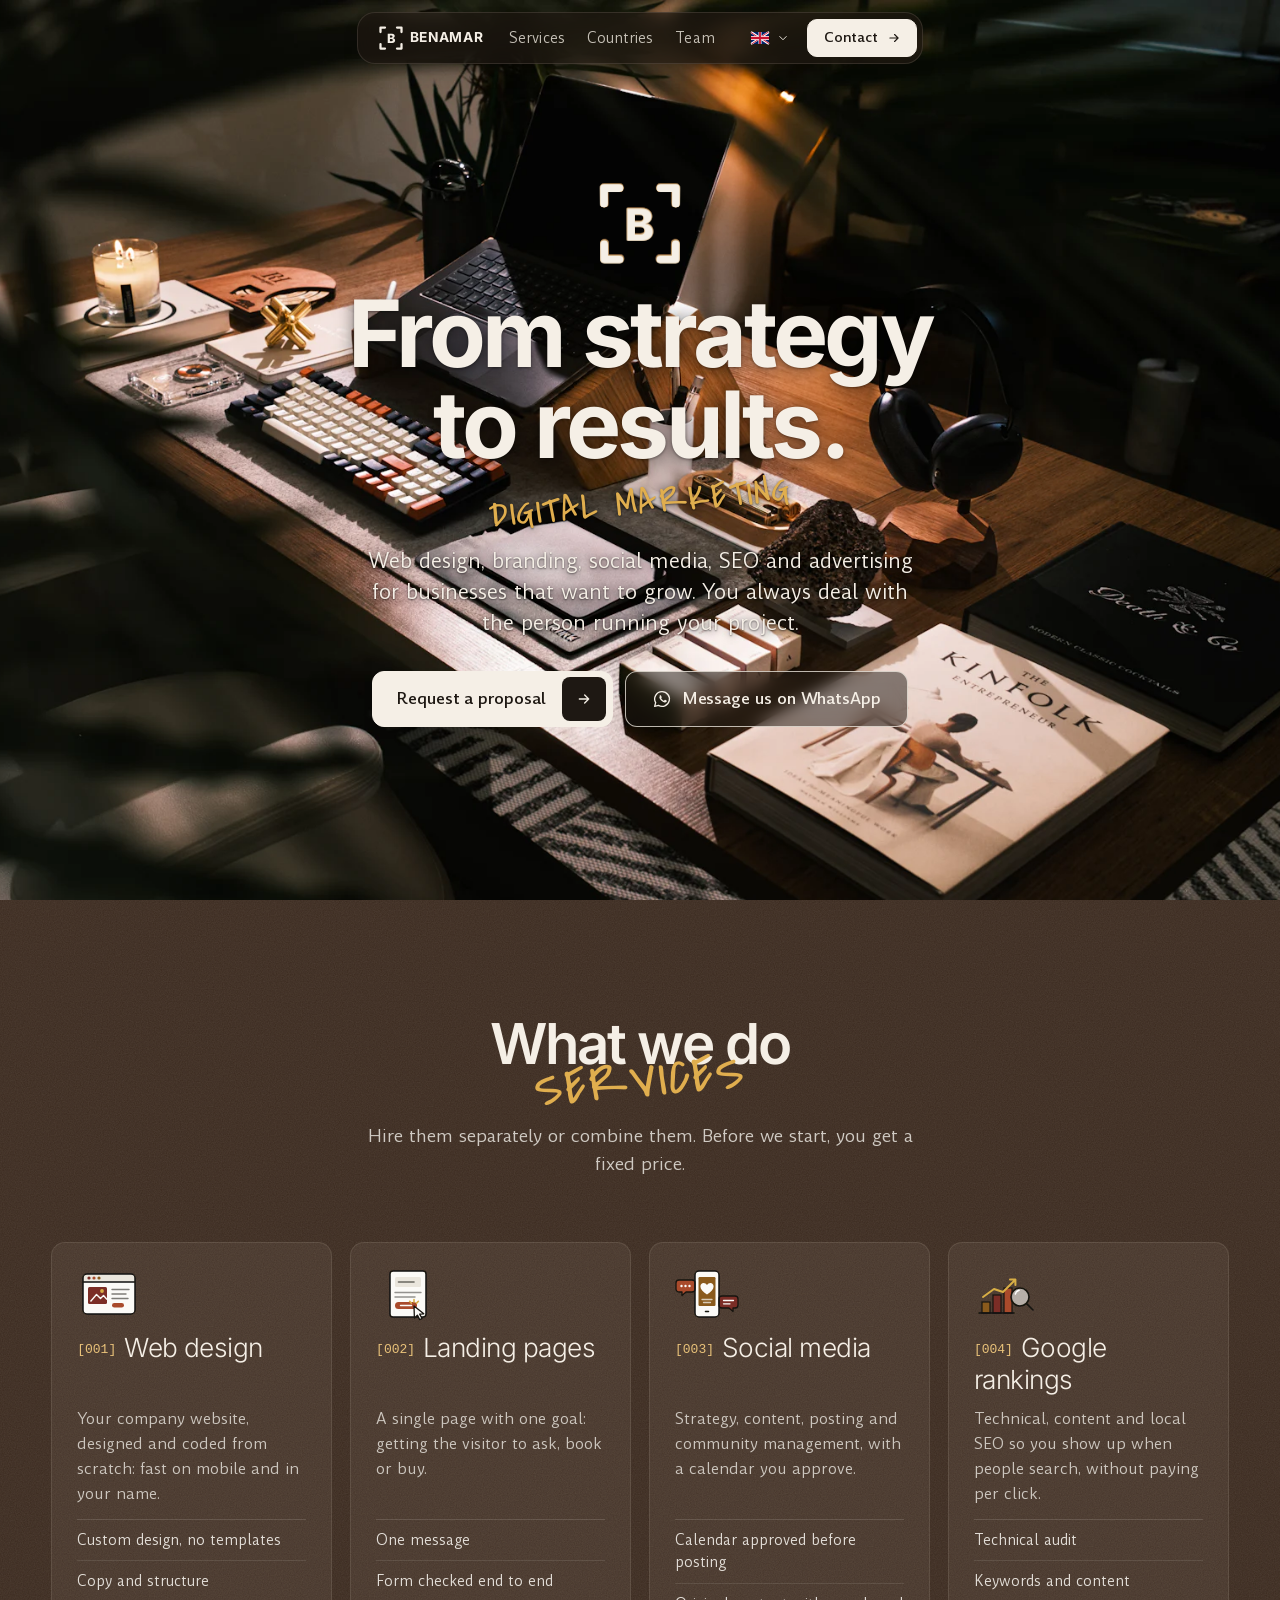
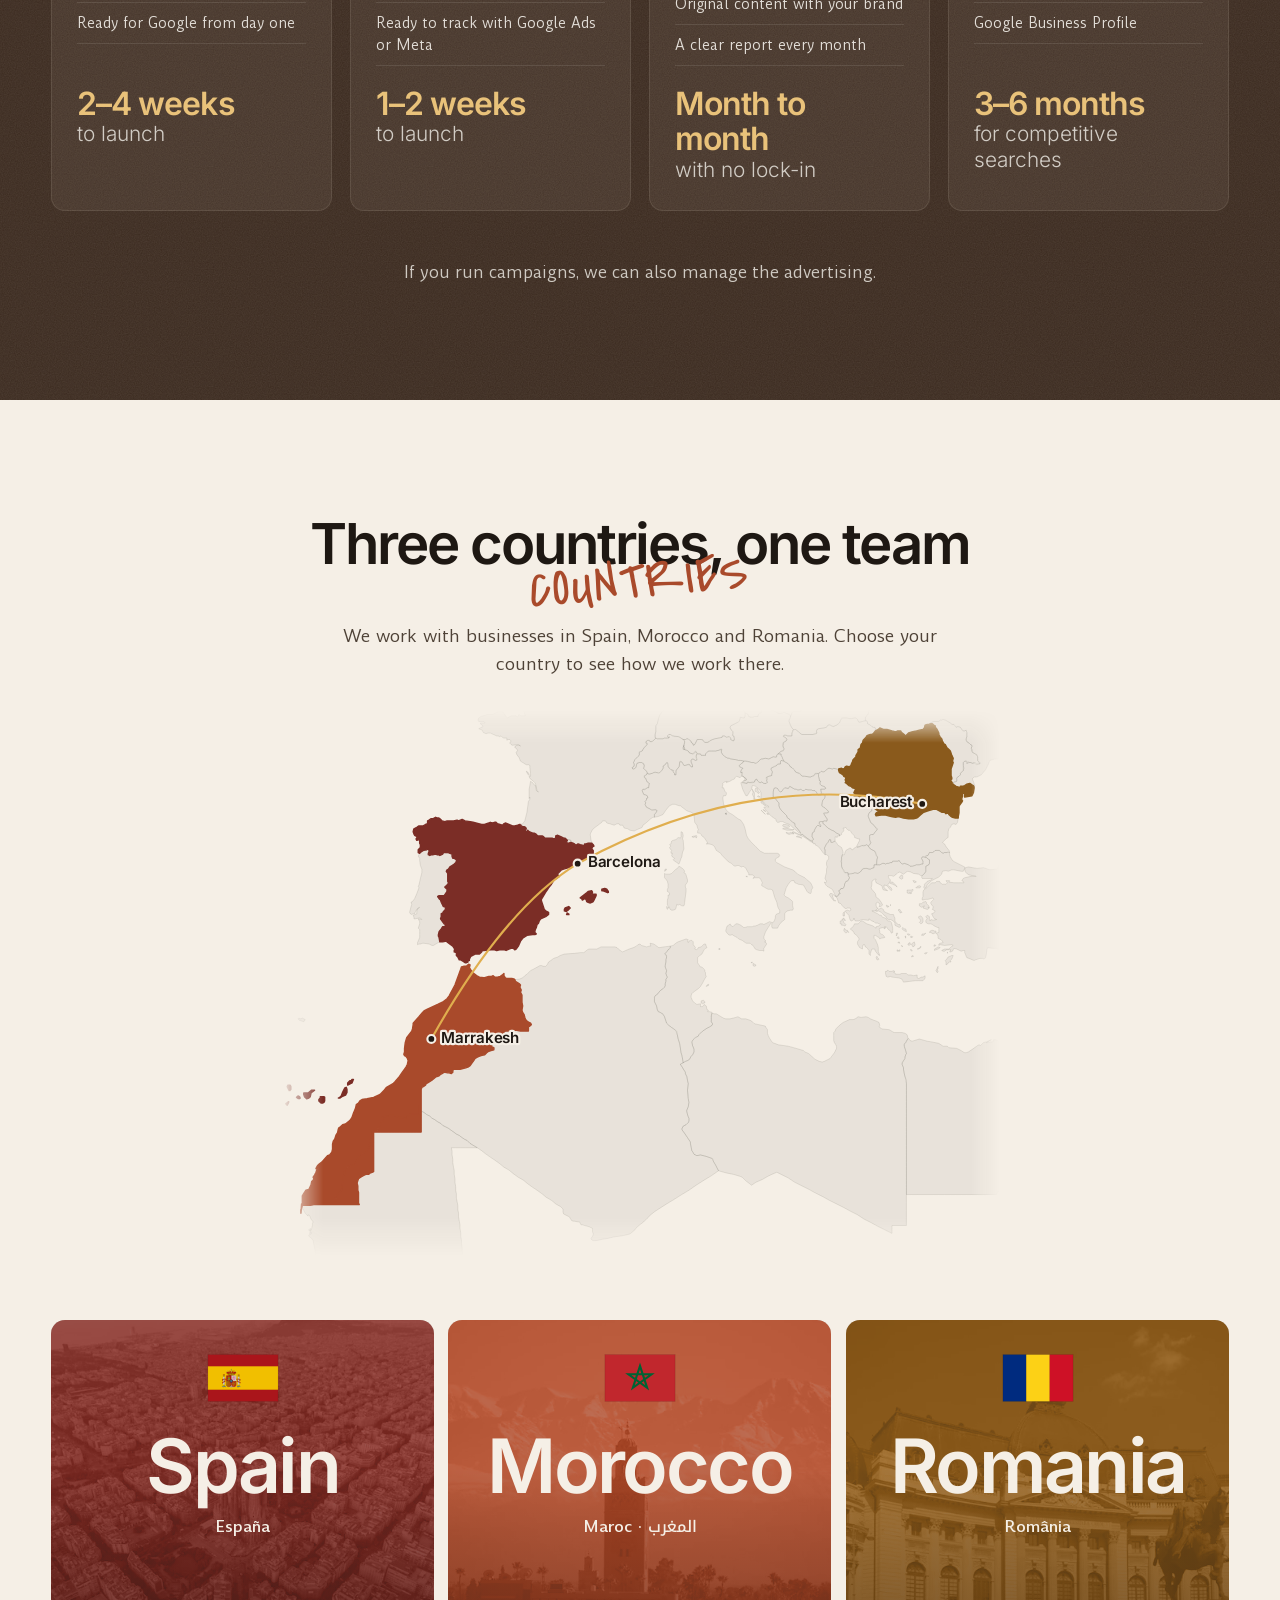
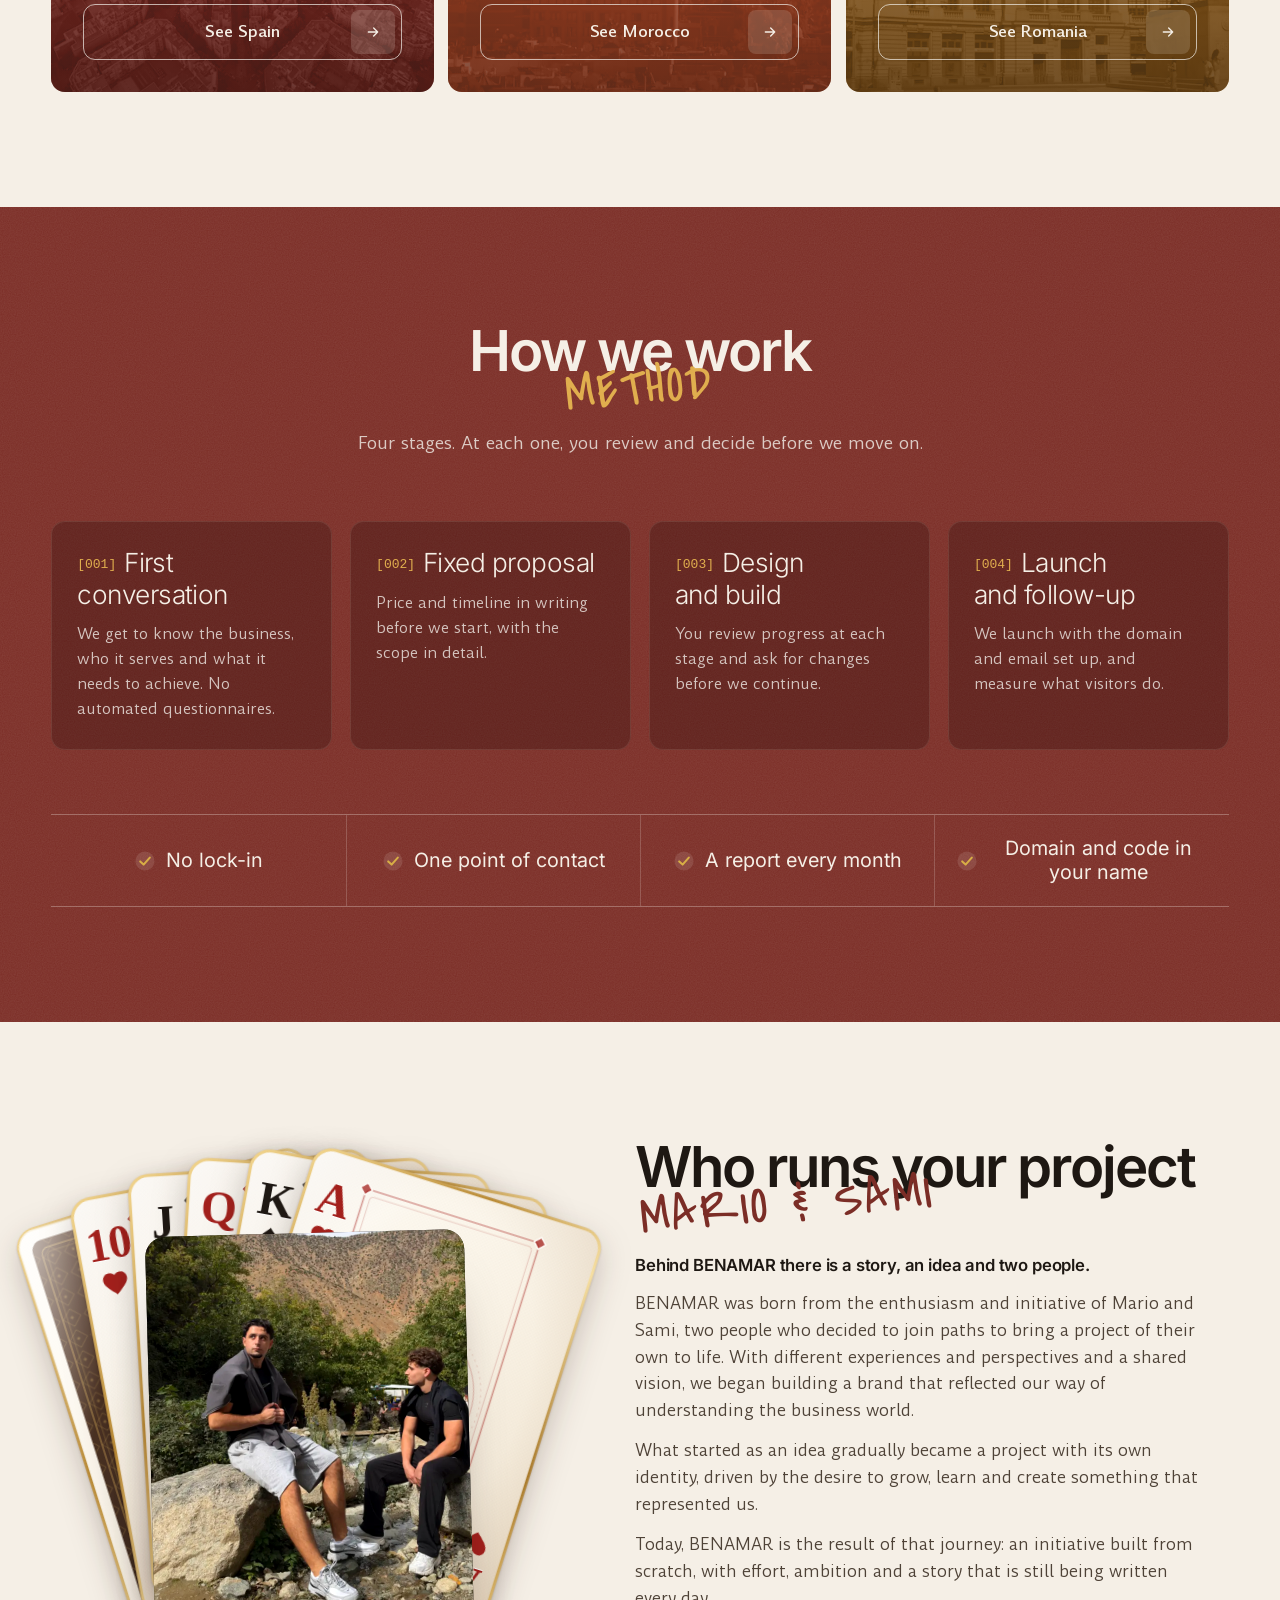
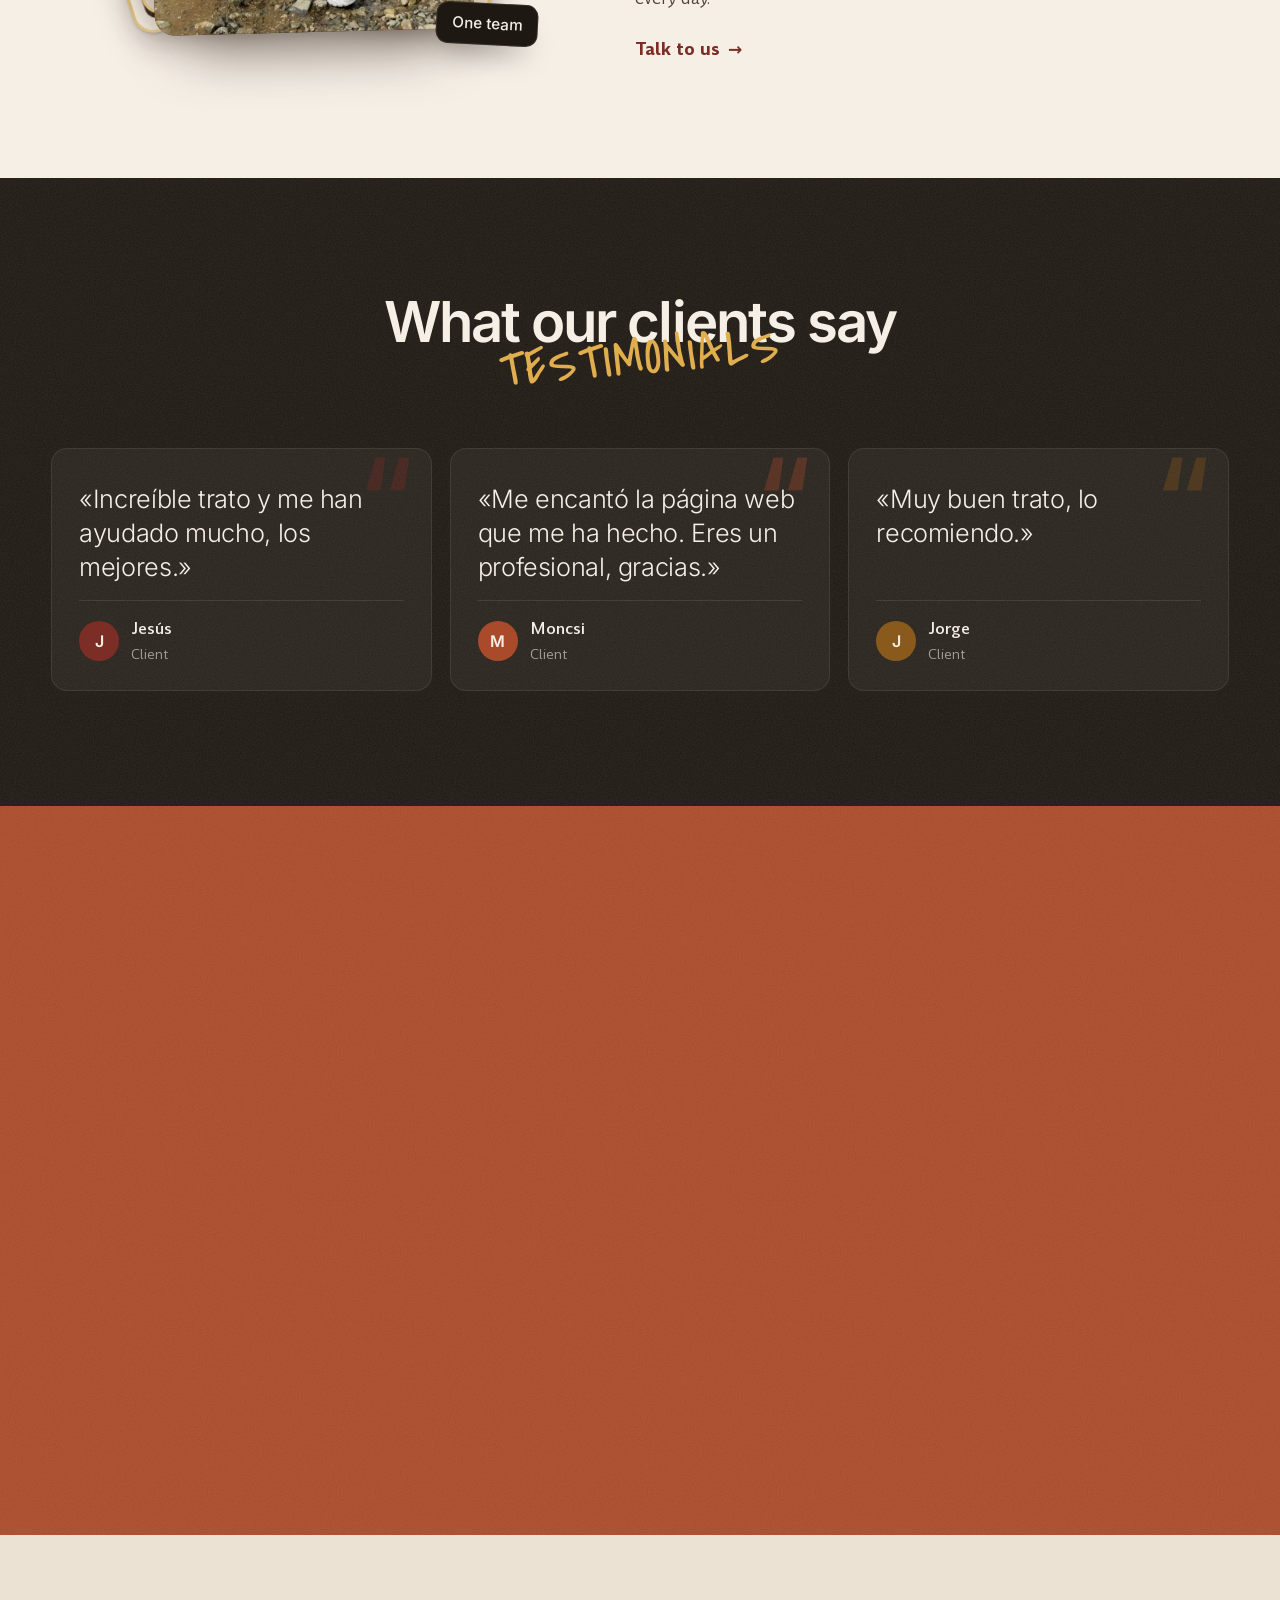
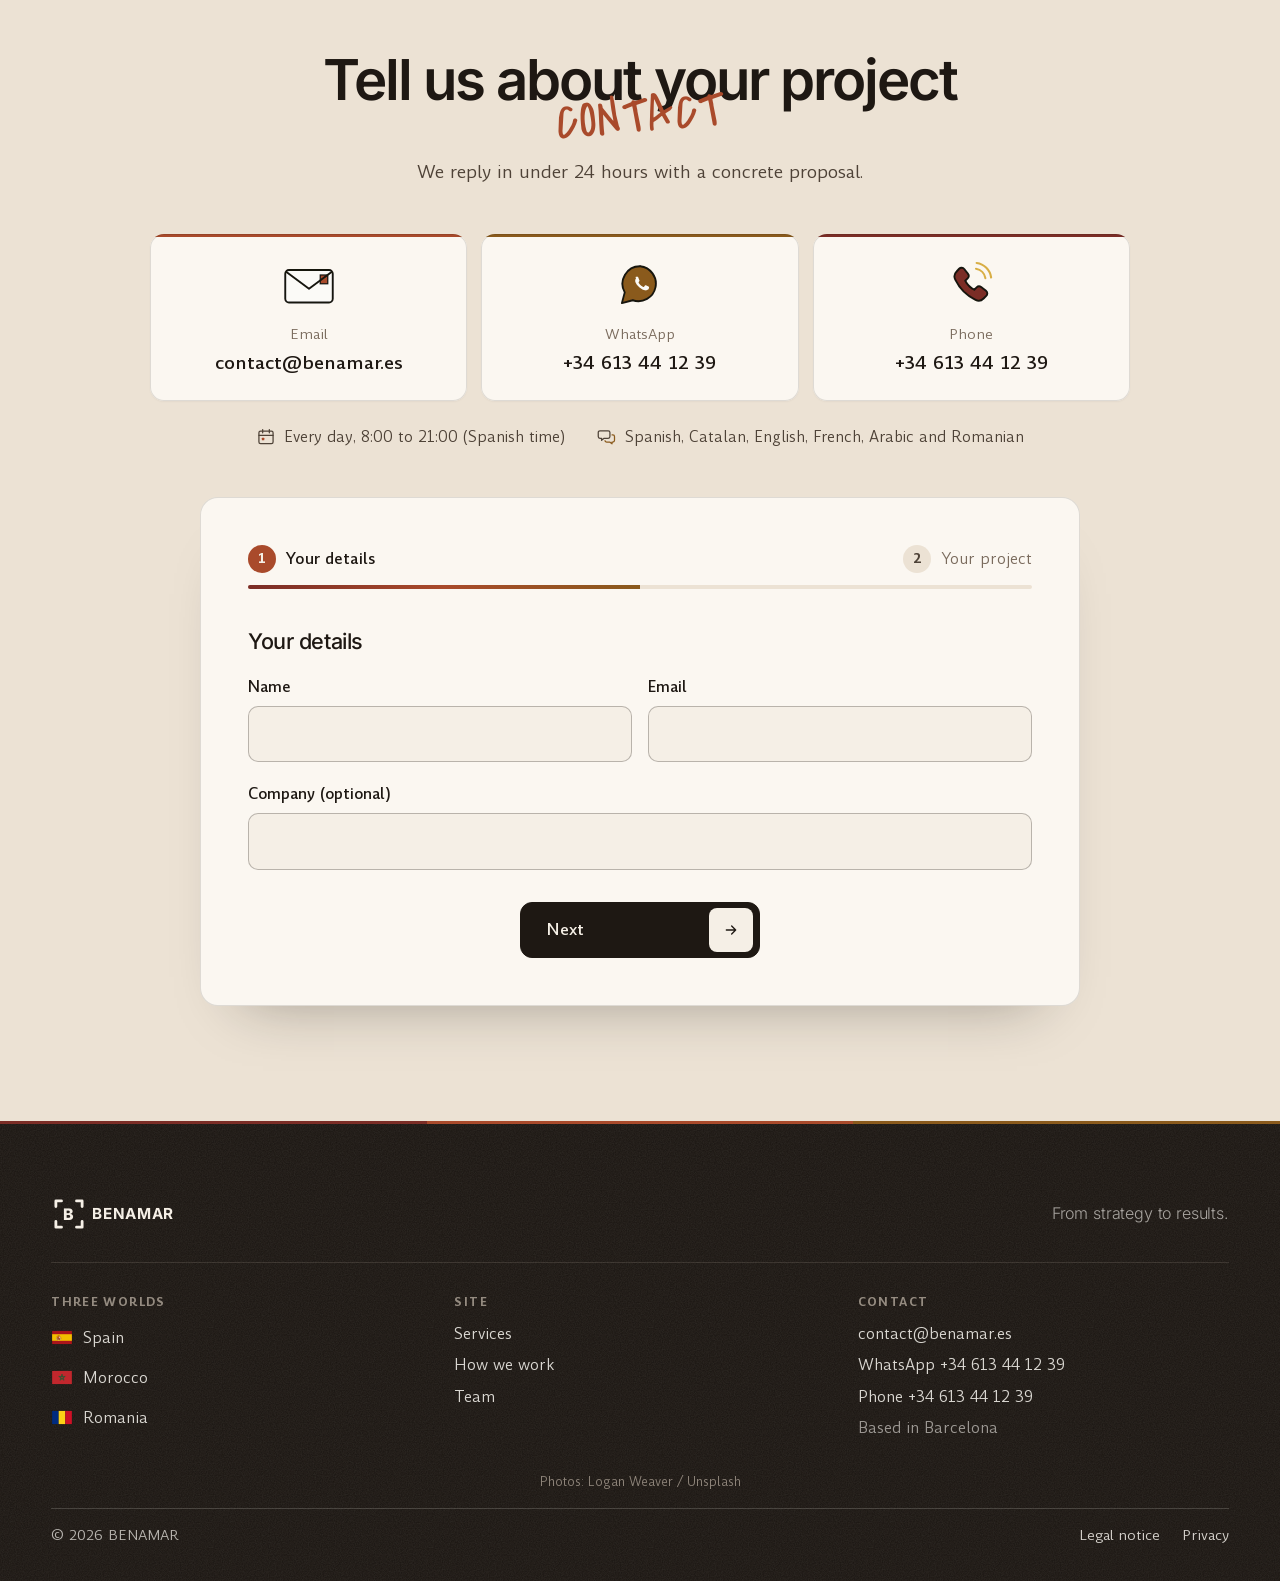
==== index.html @ 5ba47d62 "BENAMAR: baraja de lujo en el equipo y carteles de cifras de más calidad - Cartas con canto dorado, " ====
<!doctype html>
<html lang="es">
<head>
  <meta charset="utf-8">
  <meta name="viewport" content="width=device-width, initial-scale=1">
  <title>BENAMAR · Agencia de marketing digital en España, Marruecos y Rumanía</title>
  <meta name="description" content="Webs a medida, landing pages, redes sociales y posicionamiento en Google para negocios de España, Marruecos y Rumanía. Un solo interlocutor, precio cerrado y sin permanencia.">
  <!-- Vista previa en GitHub Pages: al pasarla a benamar.es, cambiar canonical, og:url y og:image a https://benamar.es/ -->
  <link rel="canonical" href="https://mariovalentinopavel.github.io/benamar/">
  <meta name="theme-color" content="#F5EFE6">
  <meta property="og:type" content="website">
  <meta property="og:url" content="https://mariovalentinopavel.github.io/benamar/">
  <meta property="og:site_name" content="BENAMAR">
  <meta property="og:locale" content="es_ES">
  <meta property="og:title" content="BENAMAR · Agencia de marketing digital en España, Marruecos y Rumanía">
  <meta property="og:description" content="Diseño web, branding, redes sociales, SEO y publicidad. Un solo interlocutor, precio cerrado y sin permanencia.">
  <meta property="og:image" content="https://mariovalentinopavel.github.io/benamar/assets/img/share.jpg">
  <meta property="og:image:width" content="1200">
  <meta property="og:image:height" content="630">
  <meta name="twitter:card" content="summary_large_image">
  <link rel="icon" href="favicon.svg" type="image/svg+xml">
  <link rel="preload" href="assets/fonts/inter-latin.woff2" as="font" type="font/woff2" crossorigin>
  <link rel="preload" href="assets/fonts/amulya-400.woff2" as="font" type="font/woff2" crossorigin>
  <link rel="preload" as="image" imagesrcset="assets/img/portada-900.webp 900w, assets/img/portada-1200.webp 1200w, assets/img/portada-1600.webp 1600w, assets/img/portada-2400.webp 2400w" imagesizes="100vw" fetchpriority="high">
  <link rel="stylesheet" href="css/style.css?v=46">
  <script>document.documentElement.classList.add('js')</script>
  <script type="application/ld+json">
  {
    "@context": "https://schema.org",
    "@type": "ProfessionalService",
    "@id": "https://benamar.es/#organization",
    "name": "BENAMAR",
    "url": "https://benamar.es/",
    "logo": "https://benamar.es/favicon.svg",
    "description": "Agencia de marketing digital con base en Barcelona: diseño web, landing pages, redes sociales y posicionamiento en Google para negocios de España, Marruecos y Rumanía.",
    "email": "contact@benamar.es",
    "telephone": "+34613441239",
    "address": { "@type": "PostalAddress", "addressLocality": "Barcelona", "addressCountry": "ES" },
    "areaServed": [
      { "@type": "Country", "name": "España" },
      { "@type": "Country", "name": "Marruecos" },
      { "@type": "Country", "name": "Rumanía" }
    ],
    "knowsLanguage": ["es", "en", "fr"],
    "openingHoursSpecification": [{
      "@type": "OpeningHoursSpecification",
      "dayOfWeek": ["Monday", "Tuesday", "Wednesday", "Thursday", "Friday", "Saturday", "Sunday"],
      "opens": "08:00",
      "closes": "21:00"
    }],
    "hasMap": "https://maps.google.com/?cid=3682241492716598768",
    "makesOffer": [
      { "@type": "Offer", "itemOffered": { "@type": "Service", "name": "Diseño web" } },
      { "@type": "Offer", "itemOffered": { "@type": "Service", "name": "Landing pages" } },
      { "@type": "Offer", "itemOffered": { "@type": "Service", "name": "Gestión de redes sociales" } },
      { "@type": "Offer", "itemOffered": { "@type": "Service", "name": "Posicionamiento en Google" } }
    ]
  }
  </script>
</head>
<body>
<!--
  BENAMAR · rebranding «Tres mundos» (2026-11-14)
  Tipos: Panchang (marca), Bespoke Serif (titulares), Amulya (texto). Fontshare, ITF Free Font License, alojadas en local.
  Colores de mundo: España #7B2D26 · Marruecos #A94A2B · Rumanía #8A5A1C, sobre papel #F3F0EA y tinta #16140F.
  Portada: assets/img/portada-* (Logan Weaver, Unsplash, licencia gratuita). Equipo: assets/img/equipo-atlas-*.
-->
  <a class="skip" href="#main" data-i18n="skip">Saltar al contenido</a>

  <header class="hdr" data-hdr>
    <div class="hdr__in">
      <nav class="hdr__nav" aria-label="Principal" data-i18n-attr="aria-label:nav_label">
        <a href="#servicios" data-i18n="nav_services">Servicios</a>
        <a href="#mundos" data-i18n="nav_worlds">Países</a>
        <a href="#equipo" data-i18n="nav_team">Equipo</a>
        <span class="hdr__ind" aria-hidden="true"></span>
      </nav>

      <a class="brand" href="#top" aria-label="BENAMAR, inicio" data-i18n-attr="aria-label:brand_label">
        <svg class="brand__mark" viewBox="0 0 32 32" fill="none" aria-hidden="true"><path d="M2 8 L2 2 L8 2" stroke="currentColor" stroke-width="2" stroke-linecap="round" stroke-linejoin="round"/><path d="M24 2 L30 2 L30 8" stroke="currentColor" stroke-width="2" stroke-linecap="round" stroke-linejoin="round"/><path d="M2 24 L2 30 L8 30" stroke="currentColor" stroke-width="2" stroke-linecap="round" stroke-linejoin="round"/><path d="M30 24 L30 30 L24 30" stroke="currentColor" stroke-width="2" stroke-linecap="round" stroke-linejoin="round"/><text x="16" y="22" text-anchor="middle" font-family="Inter, -apple-system, sans-serif" font-weight="800" font-size="16" fill="currentColor">B</text></svg>
        <span class="brand__word">BENAMAR</span>
      </a>

      <div class="hdr__end">
        <div class="lang-dd" data-lang-dd>
          <button class="lang-dd__btn" type="button" aria-haspopup="true" aria-expanded="false" aria-controls="lang-list" data-lang-dd-btn>
            <span class="vh" data-i18n="lang_label">Idioma</span>
            <svg class="flag" viewBox="0 0 30 20" aria-hidden="true"><use href="#flag-es" data-lang-dd-flag/></svg>
            <span class="lang-dd__code" data-lang-dd-code>ES</span>
            <svg class="lang-dd__chev" viewBox="0 0 24 24" aria-hidden="true"><path d="m6 9 6 6 6-6" fill="none" stroke="currentColor" stroke-width="1.6"/></svg>
          </button>
          <ul class="lang-dd__list" id="lang-list" role="list" data-lang-dd-list>
            <li><button type="button" data-lang="es" lang="es" aria-pressed="true"><svg class="flag" viewBox="0 0 30 20" aria-hidden="true"><use href="#flag-es"/></svg><span>Español</span><span class="lang-dd__iso">ES</span></button></li>
            <li><button type="button" data-lang="ca" lang="ca" aria-pressed="false"><svg class="flag" viewBox="0 0 30 20" aria-hidden="true"><use href="#flag-ca"/></svg><span>Català</span><span class="lang-dd__iso">CA</span></button></li>
            <li><button type="button" data-lang="en" lang="en" aria-pressed="false"><svg class="flag" viewBox="0 0 30 20" aria-hidden="true"><use href="#flag-en"/></svg><span>English</span><span class="lang-dd__iso">EN</span></button></li>
            <li><button type="button" data-lang="fr" lang="fr" aria-pressed="false"><svg class="flag" viewBox="0 0 30 20" aria-hidden="true"><use href="#flag-fr"/></svg><span>Français</span><span class="lang-dd__iso">FR</span></button></li>
            <li><button type="button" data-lang="ro" lang="ro" aria-pressed="false"><svg class="flag" viewBox="0 0 30 20" aria-hidden="true"><use href="#flag-ro"/></svg><span>Română</span><span class="lang-dd__iso">RO</span></button></li>
          </ul>
        </div>
        <a class="btn btn--sm hdr__cta" href="#contacto" data-i18n="hdr_cta">Contacto</a>
        <button class="hdr__menu" type="button" aria-expanded="false" aria-controls="menu" data-menu-btn>
          <span class="hdr__menu-lines" aria-hidden="true"><i></i><i></i></span>
          <span data-i18n="menu">Menú</span>
        </button>
      </div>
    </div>
    <span class="hdr__progress" aria-hidden="true"><i></i><i></i><i></i></span>
  </header>

  <div class="menu" id="menu" hidden>
    <nav class="menu__nav" aria-label="Menú" data-i18n-attr="aria-label:menu">
      <a href="#servicios" data-i18n="nav_services">Servicios</a>
      <a href="#mundos" data-i18n="nav_worlds">Países</a>
      <a href="#equipo" data-i18n="nav_team">Equipo</a>
    </nav>
    <div class="menu__foot">
      <a class="btn" href="#contacto" data-i18n="cta_main">Pedir una propuesta</a>
      <div class="langs langs--menu" role="group" aria-label="Idioma" data-i18n-attr="aria-label:lang_label">
        <button type="button" data-lang="es" lang="es" aria-pressed="true"><svg class="flag" viewBox="0 0 30 20" aria-hidden="true"><use href="#flag-es"/></svg><span>ES</span></button>
        <button type="button" data-lang="ca" lang="ca" aria-pressed="false"><svg class="flag" viewBox="0 0 30 20" aria-hidden="true"><use href="#flag-ca"/></svg><span>CA</span></button>
        <button type="button" data-lang="en" lang="en" aria-pressed="false"><svg class="flag" viewBox="0 0 30 20" aria-hidden="true"><use href="#flag-en"/></svg><span>EN</span></button>
        <button type="button" data-lang="fr" lang="fr" aria-pressed="false"><svg class="flag" viewBox="0 0 30 20" aria-hidden="true"><use href="#flag-fr"/></svg><span>FR</span></button>
        <button type="button" data-lang="ro" lang="ro" aria-pressed="false"><svg class="flag" viewBox="0 0 30 20" aria-hidden="true"><use href="#flag-ro"/></svg><span>RO</span></button>
      </div>
    </div>
  </div>

  <main id="main">

    <!-- 1 · Portada -->
    <section class="hero hero--full" id="top" aria-labelledby="hero-title">
      <div class="hero__bg" aria-hidden="true">
        <img src="assets/img/portada-1600.webp" srcset="assets/img/portada-900.webp 900w, assets/img/portada-1200.webp 1200w, assets/img/portada-1600.webp 1600w, assets/img/portada-2400.webp 2400w" sizes="100vw" width="2400" height="1600" alt="" fetchpriority="high" decoding="async" style="--lq: url([data-uri])">
      </div>
      <div class="wrap hero__copy">
        <h1 class="hero__title t-hand" id="hero-title">
          <span class="hero__line" data-enter style="--i:0" data-i18n="h1a">De la estrategia</span>
          <span class="hero__line" data-enter style="--i:1" data-i18n="h1b">al resultado.</span>
          <span class="hand" aria-hidden="true" data-i18n="hand_hero">Marketing digital</span>
        </h1>
        <p class="hero__sub" data-enter style="--i:2" data-i18n="hero_sub">Diseño web, branding, redes sociales, SEO y publicidad para negocios que quieren crecer. Usted trata siempre con quien lleva su proyecto.</p>
        <div class="hero__cta" data-enter style="--i:3">
          <a class="btn btn--light" href="#contacto" data-i18n="cta_main">Pedir una propuesta</a>
          <a class="btn btn--paper" href="https://wa.me/34613441239?text=Hola%2C%20quiero%20pedir%20una%20propuesta." target="_blank" rel="noopener" data-i18n-attr="href:wa_href">
            <svg class="ico" viewBox="0 0 24 24" aria-hidden="true"><path d="M12 3.2a8.8 8.8 0 0 0-7.6 13.2L3.2 20.8l4.5-1.2A8.8 8.8 0 1 0 12 3.2Z" fill="none" stroke="currentColor" stroke-width="1.6" stroke-linejoin="round"/><path d="M9.1 7.9c.2-.4.4-.4.7-.4h.5c.2 0 .4 0 .6.5l.7 1.7c.1.2.1.4 0 .6l-.4.6c-.1.2-.2.3 0 .6.4.7 1 1.3 1.6 1.8.6.4 1 .6 1.3.7.2.1.4 0 .5-.1l.6-.8c.2-.2.4-.2.6-.1l1.6.8c.2.1.4.2.4.4 0 .6-.2 1.2-.6 1.5-.5.4-1.2.7-2 .5-1-.2-2.2-.7-3.5-1.8-1.4-1.2-2.3-2.6-2.6-3.4-.4-1-.1-2 .4-2.6Z" fill="currentColor"/></svg>
            <span data-i18n="cta_wa">Escribir por WhatsApp</span>
          </a>
        </div>
      </div>

    </section>

    <!-- 2 · Servicios -->
    <section class="services" id="servicios" aria-labelledby="services-title">
      <div class="wrap sec-head" data-reveal>
        <h2 id="services-title" class="t-hand"><span data-i18n="services_h">Lo que hacemos</span> <span class="hand" aria-hidden="true" data-i18n="hand_services">Servicios</span></h2>
        <p data-i18n="services_p">Puede contratarlos por separado o combinarlos. Antes de empezar le damos un precio cerrado.</p>
      </div>

      <div class="wrap services__grid">
        <article class="svc" data-reveal style="--d: 0">
          <svg class="svc__ico ill" viewBox="0 0 64 52" aria-hidden="true">
            <rect x="6" y="6" width="52" height="40" rx="4" fill="#FBFAF7"/>
            <path d="M10 6H54a4 4 0 0 1 4 4V14H6V10a4 4 0 0 1 4-4Z" fill="#EAE6DD"/>
            <circle cx="12" cy="10" r="1.6" fill="#7B2D26"/><circle cx="17" cy="10" r="1.6" fill="#A94A2B"/><circle cx="22" cy="10" r="1.6" fill="#8A5A1C"/>
            <rect class="a-img" x="11" y="19" width="19" height="17" rx="1.5" fill="#7B2D26"/>
            <path class="a-img" d="M13.5 33.5 19.5 26.5 23.5 30.5 26.5 27.5 30 31.5" fill="none" stroke="#FBFAF7" stroke-width="1.4" stroke-linejoin="round"/>
            <circle class="a-img a-sol" cx="25" cy="23" r="1.9" fill="#D8AE45"/>
            <rect class="a-btn" x="35" y="35" width="12" height="4.6" rx="2.3" fill="#A94A2B"/>
            <path class="ink" pathLength="1" d="M35 21.5H52M35 26H49M35 30.5H51" fill="none" stroke="#16140F" stroke-width="1.4" stroke-linecap="round" stroke-linejoin="round" stroke-opacity=".55"/>
            <path class="ink" pathLength="1" d="M10 6H54a4 4 0 0 1 4 4V42a4 4 0 0 1-4 4H10a4 4 0 0 1-4-4V10a4 4 0 0 1 4-4ZM6 14H58" fill="none" stroke="#16140F" stroke-width="1.5" stroke-linecap="round" stroke-linejoin="round" filter="url(#tinta)"/>
          </svg>
          <h3 data-i18n="svc1_h">Diseño web</h3>
          <p class="svc__p" data-i18n="svc1_p">Su web corporativa, diseñada y programada desde cero: rápida en el móvil y a su nombre.</p>
          <ul class="svc__list">
            <li data-i18n="svc1_l1">Diseño a medida, sin plantillas</li>
            <li data-i18n="svc1_l2">Textos y estructura</li>
            <li data-i18n="svc1_l3">Preparada para Google desde el primer día</li>
          </ul>
          <p class="svc__fact" data-i18n="svc1_fact"><strong>2–4 semanas</strong> hasta publicar</p>
        </article>

        <article class="svc" data-reveal style="--d: 1">
          <svg class="svc__ico ill" viewBox="0 0 64 52" aria-hidden="true">
            <rect x="14" y="3" width="36" height="46" rx="3" fill="#FBFAF7"/>
            <rect x="19" y="9" width="26" height="10" rx="1.5" fill="#EAE6DD"/>
            <rect class="a-btn" x="19" y="34" width="22" height="7" rx="3.5" fill="#A94A2B"/>
            <path class="a-btn" d="M24.5 37.5H35.5" stroke="#FBFAF7" stroke-width="1.4" stroke-linecap="round"/>
            <path class="ink" pathLength="1" d="M22.5 14H38" fill="none" stroke="#16140F" stroke-width="1.6" stroke-linecap="round" stroke-linejoin="round" stroke-opacity=".6"/>
            <path class="ink" pathLength="1" d="M19 24.5H45M19 29H39" fill="none" stroke="#16140F" stroke-width="1.4" stroke-linecap="round" stroke-linejoin="round" stroke-opacity=".45"/>
            <path class="ink" pathLength="1" d="M17 3H47a3 3 0 0 1 3 3V46a3 3 0 0 1-3 3H17a3 3 0 0 1-3-3V6a3 3 0 0 1 3-3Z" fill="none" stroke="#16140F" stroke-width="1.5" stroke-linecap="round" stroke-linejoin="round" filter="url(#tinta)"/>
            <path class="a-cur" d="M38 38 38.4 50 41.4 47.1 43.7 51.6 46 50.5 43.7 46.1 47.8 45.8Z" fill="#FBFAF7" stroke="#16140F" stroke-width="1.3" stroke-linejoin="round"/>
            <path class="ink a-ray" pathLength="1" d="M35.4 35.1 33.6 33.3M38 34.1V31.5M40.6 35.1 42.4 33.3" fill="none" stroke="#D8AE45" stroke-width="1.6" stroke-linecap="round"/>
          </svg>
          <h3 data-i18n="svc2_h">Landing pages</h3>
          <p class="svc__p" data-i18n="svc2_p">Una sola página con un objetivo: que el visitante pida, reserve o compre.</p>
          <ul class="svc__list">
            <li data-i18n="svc2_l1">Un solo mensaje</li>
            <li data-i18n="svc2_l2">Formulario revisado de punta a punta</li>
            <li data-i18n="svc2_l3">Lista para medir con Google Ads o Meta</li>
          </ul>
          <p class="svc__fact" data-i18n="svc2_fact"><strong>1–2 semanas</strong> hasta publicar</p>
        </article>

        <article class="svc" data-reveal style="--d: 2">
          <svg class="svc__ico ill" viewBox="0 0 64 52" aria-hidden="true">
            <path d="M24 3H40a4 4 0 0 1 4 4V45a4 4 0 0 1-4 4H24a4 4 0 0 1-4-4V7a4 4 0 0 1 4-4Z" fill="#FBFAF7"/>
            <rect x="23.5" y="9" width="17" height="29" rx="1.2" fill="#8A5A1C"/>
            <path class="a-heart" d="M32 26.5c-4.2-3-6.6-5.4-6.6-8.1 0-1.9 1.4-3.3 3.2-3.3 1.4 0 2.6.8 3.4 2 .8-1.2 2-2 3.4-2 1.8 0 3.2 1.4 3.2 3.3 0 2.7-2.4 5.1-6.6 8.1Z" fill="#FBFAF7"/>
            <path d="M27 31.5H37M28.5 34.5H35.5" stroke="#FBFAF7" stroke-opacity=".7" stroke-width="1.3" stroke-linecap="round"/>
            <path class="a-b1" d="M4 12h13a3 3 0 0 1 3 3v6a3 3 0 0 1-3 3H11l-4 3.5V24H4a3 3 0 0 1-3-3v-6a3 3 0 0 1 3-3Z" fill="#A94A2B" stroke="#16140F" stroke-width="1.3" stroke-linejoin="round"/>
            <circle class="a-b1" cx="6.5" cy="18" r="1.2" fill="#FBFAF7"/><circle class="a-b1" cx="10.5" cy="18" r="1.2" fill="#FBFAF7"/><circle class="a-b1" cx="14.5" cy="18" r="1.2" fill="#FBFAF7"/>
            <path class="a-b2" d="M47 28h13a3 3 0 0 1 3 3v6a3 3 0 0 1-3 3h-2v3.5L54 40h-7a3 3 0 0 1-3-3v-6a3 3 0 0 1 3-3Z" fill="#7B2D26" stroke="#16140F" stroke-width="1.3" stroke-linejoin="round"/>
            <path class="a-b2" d="M48.5 32.5H58.5M48.5 35.8H55" stroke="#FBFAF7" stroke-width="1.3" stroke-linecap="round"/>
            <path class="ink" pathLength="1" d="M24 3H40a4 4 0 0 1 4 4V45a4 4 0 0 1-4 4H24a4 4 0 0 1-4-4V7a4 4 0 0 1 4-4ZM30.5 43.5H33.5" fill="none" stroke="#16140F" stroke-width="1.5" stroke-linecap="round" stroke-linejoin="round" filter="url(#tinta)"/>
          </svg>
          <h3 data-i18n="svc3_h">Redes sociales</h3>
          <p class="svc__p" data-i18n="svc3_p">Estrategia, contenido, publicación y comunidad, con un calendario que usted aprueba.</p>
          <ul class="svc__list">
            <li data-i18n="svc3_l1">Calendario aprobado antes de publicar</li>
            <li data-i18n="svc3_l2">Contenido propio con su marca</li>
            <li data-i18n="svc3_l3">Informe claro cada mes</li>
          </ul>
          <p class="svc__fact" data-i18n="svc3_fact"><strong>Mes a mes</strong> sin permanencia</p>
        </article>

        <article class="svc" data-reveal style="--d: 3">
          <svg class="svc__ico ill" viewBox="0 0 64 52" aria-hidden="true">
            <rect class="a-bar" x="8" y="34" width="8" height="11" fill="#8A5A1C" stroke="#16140F" stroke-width="1.2"/>
            <rect class="a-bar" x="19" y="27" width="8" height="18" fill="#7B2D26" stroke="#16140F" stroke-width="1.2"/>
            <rect class="a-bar" x="30" y="20" width="8" height="25" fill="#A94A2B" stroke="#16140F" stroke-width="1.2"/>
            <path class="ink a-arr" pathLength="1" d="M9 29 20 21 29 24 41 12M36 11.6H41.4V17" fill="none" stroke="#D8AE45" stroke-width="2" stroke-linecap="round" stroke-linejoin="round"/>
            <circle cx="46" cy="29" r="9" fill="#FBFAF7" fill-opacity=".6"/>
            <path d="M41.4 26a5.2 5.2 0 0 1 3.6-3.7" stroke="#fff" stroke-width="1.5" stroke-linecap="round" fill="none"/>
            <path class="ink" pathLength="1" d="M5 45H40M46 20a9 9 0 1 1 0 18 9 9 0 0 1 0-18ZM52.6 35.6 59 42" fill="none" stroke="#16140F" stroke-width="1.6" stroke-linecap="round" stroke-linejoin="round" filter="url(#tinta)"/>
          </svg>
          <h3 data-i18n="svc4_h">Posicionamiento en Google</h3>
          <p class="svc__p" data-i18n="svc4_p">SEO técnico, de contenido y local para aparecer cuando le buscan, sin pagar por clic.</p>
          <ul class="svc__list">
            <li data-i18n="svc4_l1">Auditoría técnica</li>
            <li data-i18n="svc4_l2">Palabras clave y contenido</li>
            <li data-i18n="svc4_l3">Ficha de Google Business</li>
          </ul>
          <p class="svc__fact" data-i18n="svc4_fact"><strong>3–6 meses</strong> para búsquedas con competencia</p>
        </article>
      </div>
      <p class="wrap services__note" data-i18n="services_note">Si lanza campañas, también podemos encargarnos de la publicidad.</p>
    </section>

    <!-- 3 · Tres mundos -->
    <section class="worlds" id="mundos" aria-labelledby="worlds-title">
      <div class="wrap sec-head" data-reveal>
        <h2 id="worlds-title" class="t-hand"><span data-i18n="worlds_h">Tres países, un mismo equipo</span> <span class="hand" aria-hidden="true" data-i18n="hand_worlds">Países</span></h2>
        <p data-i18n="worlds_p">Trabajamos para negocios de España, Marruecos y Rumanía. Elija su país para ver cómo trabajamos allí.</p>
      </div>

      <div class="wrap mapa" data-reveal aria-hidden="true">
        <svg class="mapa__svg" viewBox="0 0 1000 758" preserveAspectRatio="xMidYMid meet" focusable="false">
          <path class="mapa__fondo" d="M619 200ZM1134 54L1127 54L1125 54L1121 55L1117 59L1114 59L1111 60L1109 62L1106 65L1104 64L1101 64L1099 65L1096 67L1094 67L1090 67L1087 68L1078 75L1075 80L1073 82L1071 83L1074 79L1076 78L1076 75L1075 73L1071 78L1069 79L1067 80L1067 84L1067 86L1068 89L1070 93L1066 92L1066 89L1064 86L1060 86L1057 84L1054 83L1051 83L1046 80L1043 79L1043 82L1040 84L1035 82L1029 82L1026 82L1020 83L1017 82L1011 78L1009 77L1007 78L1006 76L1008 76L1010 75L1010 73L1007 72L1004 72L1002 71L1004 70L1008 71L1013 71L1017 72L1021 69L1017 69L1013 69L1011 67L1009 65L1009 63L1009 61L1009 57L1007 54L1007 52L1005 50L1007 54L1007 57L1008 59L1008 65L1007 67L1003 67L1001 67L1001 63L998 68L996 68L993 68L986 70L985 72L984 75L983 77L980 83L974 90L970 92L968 93L966 93L964 93L962 95L962 97L963 99L965 105L964 107L963 105L961 104L958 102L954 103L951 105L948 106L946 106L946 108L939 106L936 104L934 102L936 100L939 100L940 98L940 95L941 93L943 92L945 90L945 88L947 86L949 84L949 82L949 77L949 75L949 73L951 71L953 71L954 75L956 72L958 73L960 73L962 74L964 73L967 76L972 75L969 70L969 68L969 65L968 63L964 60L962 59L961 57L961 55L960 53L961 51L961 49L959 48L957 46L954 44L953 42L953 40L954 37L954 35L954 31L953 28L951 29L949 29L947 27L945 24L942 23L939 24L938 22L936 20L933 20L932 18L929 17L926 15L924 14L921 13L919 14L917 14L915 16L910 16L908 16L903 18L901 20L899 20L896 21L896 24L893 27L888 28L884 29L879 30L873 32L871 35L868 36L867 34L863 31L862 29L860 29L858 29L856 30L854 30L851 29L844 28L838 27L834 25L832 26L828 28L827 26L826 24L824 24L822 23L820 21L818 20L816 19L816 17L815 15L813 15L813 10L816 7L817 5L818 1L819 -1L820 -3L821 -5L824 -4L826 -4L827 -6L825 -7L824 -9L825 -12L824 -14L823 -18L823 -20L824 -22L828 -27L831 -31L835 -36L838 -39L840 -41L843 -44L844 -46L849 -47L851 -50L852 -53L851 -57L850 -59L852 -60L850 -63L849 -65L847 -69L844 -74L843 -77L843 -80L842 -82L842 -85L844 -86L846 -86L849 -84L853 -87L856 -90L856 -92L860 -94L862 -94L864 -94L867 -94L870 -95L875 -95L882 -95L886 -95L889 -95L895 -93L898 -92L901 -91L905 -90L909 -89L911 -90L913 -89L915 -85L917 -84L919 -85L922 -85L924 -84L924 -81L926 -82L927 -84L930 -83L932 -83L933 -85L936 -84L938 -83L941 -83L943 -80L945 -79L946 -82L949 -83L951 -85L953 -85L955 -81L956 -78L959 -78L961 -79L964 -79L968 -80L971 -81L973 -81L976 -78L977 -76L979 -74L981 -74L983 -77L982 -80L981 -82L981 -84L982 -87L983 -90L985 -94L987 -96L990 -99L992 -100L994 -99L997 -101L1001 -101L1005 -101L1008 -100L1011 -99L1014 -100L1016 -101L1017 -106L1019 -107L1023 -106L1026 -106L1028 -106L1033 -109L1036 -109L1039 -108L1042 -108L1045 -109L1048 -106L1050 -102L1052 -97L1058 -90L1058 -88L1055 -87L1052 -87L1053 -85L1054 -83L1054 -81L1054 -79L1055 -77L1056 -75L1054 -73L1060 -73L1062 -72L1064 -71L1067 -71L1070 -72L1072 -71L1072 -69L1073 -67L1075 -67L1077 -66L1076 -64L1077 -62L1078 -59L1079 -57L1079 -55L1078 -53L1078 -51L1080 -48L1082 -45L1086 -47L1088 -47L1090 -47L1092 -47L1094 -45L1096 -43L1100 -43L1101 -41L1104 -42L1110 -44L1113 -45L1115 -46L1117 -47L1120 -44L1122 -43L1122 -41L1124 -37L1129 -33L1131 -31L1133 -32L1134 -35L1139 -33L1141 -32L1143 -32L1146 -30L1148 -28L1151 -28L1153 -29L1155 -27L1157 -25L1159 -25L1163 -23L1166 -21L1168 -20L1171 -21L1171 -18L1171 -16L1173 -14L1173 -12L1171 -9L1170 -7L1168 -5L1165 -4L1164 -2L1165 0L1167 1L1170 1L1170 3L1168 3L1166 3L1164 5L1163 7L1163 9L1165 10L1167 11L1167 13L1168 15L1167 17L1167 19L1169 19L1168 22L1166 26L1165 28L1166 30L1165 32L1163 32L1158 32L1153 32L1151 32L1148 31L1146 32L1144 36L1140 38L1137 39L1135 43L1135 45L1134 47L1136 49L1134 50L1134 52L1134 54ZM1010 80L1013 81L1010 81L1004 80L1001 78L1000 75L1002 77L1010 80ZM889 247L885 247L883 247L885 245L888 244L890 245L889 247ZM1200 210L1202 211L1204 211L1206 212L1208 211L1212 211L1214 211L1216 211L1219 212L1221 209L1224 208L1226 209L1226 211L1228 211L1231 214L1233 216L1233 218L1236 219L1238 219L1239 221L1240 224L1242 225L1244 229L1244 231L1244 233L1243 235L1241 237L1242 240L1244 244L1244 246L1246 248L1249 249L1254 249L1256 249L1258 250L1261 253L1265 257L1266 259L1262 256L1260 257L1259 259L1258 265L1255 266L1252 266L1250 266L1251 268L1252 270L1254 272L1253 275L1253 278L1255 280L1255 284L1256 287L1256 291L1258 292L1258 295L1257 298L1255 301L1254 304L1257 305L1261 308L1261 310L1262 313L1261 316L1264 318L1266 319L1265 321L1265 323L1263 322L1261 323L1258 325L1257 327L1255 327L1254 325L1254 322L1254 320L1252 319L1250 319L1247 321L1244 321L1241 321L1236 319L1234 318L1232 318L1229 319L1227 318L1225 317L1223 320L1219 324L1217 324L1216 321L1214 319L1211 322L1208 323L1205 324L1200 325L1197 325L1195 325L1192 325L1189 324L1186 324L1184 324L1179 327L1170 331L1164 333L1160 334L1157 335L1152 335L1148 334L1145 334L1142 332L1139 330L1136 329L1134 329L1128 332L1126 333L1124 333L1120 335L1117 336L1114 335L1111 335L1109 333L1106 332L1103 332L1102 334L1101 339L1103 345L1101 346L1098 347L1097 352L1095 352L1093 356L1089 354L1089 352L1088 348L1086 344L1088 342L1091 339L1094 335L1094 333L1093 331L1091 329L1088 331L1086 332L1083 334L1081 337L1078 337L1074 336L1069 334L1066 332L1064 331L1062 332L1056 337L1050 343L1044 347L1040 348L1032 349L1029 349L1026 351L1021 349L1018 347L1016 345L1013 341L1010 338L1006 336L997 332L995 331L989 331L983 330L982 332L981 339L980 344L978 346L976 345L972 345L966 347L964 348L957 345L954 344L953 342L952 339L951 337L951 334L949 334L946 335L944 334L940 332L936 331L934 335L932 336L930 336L932 333L926 333L923 335L921 335L919 334L921 333L923 332L929 332L932 329L935 327L933 326L923 327L917 326L915 327L915 325L917 324L921 323L920 321L918 319L916 318L914 317L914 314L913 312L911 310L915 309L915 305L915 302L913 302L909 300L906 298L904 297L902 297L900 297L897 295L897 292L899 290L897 287L899 285L902 287L902 289L902 291L903 293L904 291L907 292L912 291L909 290L907 287L906 285L905 283L908 282L910 279L908 278L906 277L907 275L907 273L904 269L904 267L906 265L908 263L907 261L900 263L897 263L892 264L892 261L893 259L893 253L894 250L896 249L900 245L905 240L910 240L912 238L916 238L917 240L920 242L925 242L927 240L925 237L927 237L930 237L929 239L936 240L943 240L945 240L950 240L949 238L947 237L949 234L951 233L960 231L967 231L957 229L955 228L952 225L951 221L952 219L956 218L968 220L977 219L986 222L995 221L997 220L999 215L1012 208L1016 204L1021 202L1029 200L1036 197L1038 197L1054 198L1065 198L1070 195L1073 196L1072 198L1072 200L1074 203L1076 204L1081 207L1088 205L1090 205L1094 212L1096 215L1098 217L1100 217L1102 215L1106 214L1110 216L1111 219L1119 221L1125 222L1128 224L1138 226L1141 225L1147 223L1159 221L1166 224L1168 225L1170 224L1173 225L1175 225L1184 221L1186 219L1189 218L1192 217L1198 213L1200 210ZM930 198L930 201L931 204L934 209L937 211L949 217L951 218L951 220L950 222L949 224L946 224L936 222L933 222L928 224L925 223L920 224L919 228L915 232L909 235L905 237L899 243L897 247L895 248L894 246L895 244L895 242L897 240L899 238L904 236L906 234L902 234L897 234L894 234L892 234L891 232L892 230L894 228L897 225L897 223L897 221L897 217L901 215L902 213L902 210L902 208L900 207L898 205L896 205L897 203L900 202L901 200L902 198L904 198L906 198L908 197L910 195L914 195L916 195L919 198L921 199L923 198L925 198L927 198L930 198ZM600 420L599 425L599 427L599 430L599 433L601 436L600 438L597 440L593 442L590 444L587 446L585 448L582 450L581 453L579 454L576 455L574 458L572 461L573 466L575 471L575 473L575 475L574 477L573 479L571 481L569 485L566 487L563 488L560 490L559 484L558 479L557 476L556 469L555 463L553 457L552 452L551 446L547 443L544 441L540 438L537 435L536 432L534 426L532 423L528 420L525 419L524 416L523 411L521 407L520 405L520 401L520 399L521 397L525 394L527 391L529 389L531 388L534 385L535 383L535 380L536 377L536 374L538 371L537 369L536 366L537 362L536 360L535 357L535 355L536 350L536 347L537 343L537 341L534 339L537 336L539 333L542 331L542 328L546 327L551 323L553 322L564 318L567 319L566 321L567 323L568 321L570 320L572 320L574 322L574 326L577 330L576 332L578 333L580 332L581 330L585 329L589 325L591 325L592 328L593 330L591 331L589 333L586 339L583 341L580 344L580 347L580 351L582 354L584 357L586 357L590 361L590 363L591 365L591 368L592 370L589 375L587 379L584 384L581 387L574 392L572 394L571 397L571 399L573 404L576 407L579 409L584 408L584 410L584 412L587 412L589 409L592 411L593 416L595 417L594 419L597 419L600 420ZM596 382L592 384L593 382L595 381ZM589 407L587 408L585 407L585 404L588 403L590 405L590 407ZM560 41L562 43L562 45L561 49L560 52L560 54L562 55L565 56L567 57L568 59L570 60L573 61L577 57L579 60L578 64L578 67L579 69L577 70L575 69L573 68L571 70L571 72L572 74L573 77L573 79L571 79L569 76L566 76L563 77L561 77L559 73L556 71L555 74L555 78L551 83L550 85L550 88L550 90L548 90L548 88L546 86L547 84L543 83L541 81L539 79L539 74L537 73L535 76L532 78L533 80L530 84L527 87L522 87L519 87L517 88L513 89L511 89L510 87L509 85L507 83L505 81L506 78L505 75L502 73L499 73L496 74L495 76L495 79L492 82L490 82L489 80L491 79L492 76L491 73L492 71L493 69L496 66L498 64L499 62L499 59L503 57L504 55L506 52L509 49L510 47L508 46L509 43L511 42L513 42L514 44L517 44L519 42L522 39L524 40L529 40L532 40L534 39L537 39L539 39L541 38L539 38L538 36L540 34L542 34L545 36L547 36L553 37L557 39L560 41ZM821 -5L820 -3L819 -1L818 1L817 5L816 7L813 10L813 15L805 17L803 16L802 13L800 11L798 11L794 12L791 12L787 11L783 11L780 11L777 18L773 21L769 23L766 22L764 21L761 21L759 24L755 25L748 26L746 27L745 29L746 32L740 34L733 34L729 34L725 34L723 33L720 30L716 27L713 27L711 25L709 21L707 16L707 14L708 12L709 9L710 7L711 4L713 2L716 2L720 2L722 2L725 0L727 -1L728 -3L731 -4L732 -7L732 -9L733 -11L737 -13L738 -15L740 -16L742 -18L744 -18L746 -19L749 -18L749 -15L753 -15L755 -19L758 -20L760 -21L761 -19L762 -17L763 -15L765 -15L766 -13L766 -11L765 -9L767 -9L771 -9L772 -11L773 -13L775 -13L777 -15L780 -15L782 -15L785 -14L787 -13L789 -13L792 -16L794 -16L797 -16L803 -16L808 -14L809 -12L810 -9L814 -8L819 -6L821 -5ZM700 71L696 70L695 72L695 75L692 75L690 77L687 78L684 80L682 81L682 83L684 86L683 89L683 91L679 92L676 93L677 96L676 98L677 100L675 102L672 102L669 100L667 101L665 100L663 98L662 96L660 97L659 100L657 101L653 101L650 100L649 102L642 101L643 99L646 98L648 97L647 95L644 93L642 91L642 87L640 87L640 85L641 83L643 81L641 80L639 79L638 77L640 75L643 73L644 71L647 71L649 71L652 72L655 73L658 73L660 74L662 74L664 72L666 70L668 68L670 68L674 67L679 68L681 67L683 66L685 65L689 66L690 63L691 61L696 61L696 63L697 65L698 67L700 71ZM824 136L822 138L822 140L819 142L817 146L817 148L818 150L819 152L820 156L824 159L826 162L830 165L829 167L827 169L824 173L821 173L819 174L819 176L819 178L819 180L819 182L821 184L819 187L817 189L815 187L813 188L811 189L808 188L806 189L802 191L801 189L802 187L805 181L805 179L803 179L798 177L798 175L796 173L794 171L793 169L791 167L789 167L787 165L786 163L784 164L782 164L783 166L783 168L780 171L780 173L777 175L777 173L775 172L773 171L769 168L767 167L763 165L761 164L758 161L756 159L754 158L754 156L755 154L757 154L759 155L760 152L757 147L755 144L757 143L759 143L761 143L762 141L759 138L757 136L755 135L753 134L752 132L753 129L754 125L756 123L757 121L757 118L755 117L753 117L751 118L752 116L751 110L753 110L756 110L758 109L757 107L755 106L752 105L750 103L750 101L751 99L749 98L749 96L748 92L748 90L748 88L750 87L752 85L754 86L756 86L758 84L761 81L764 81L767 82L769 81L773 82L775 83L777 87L779 88L781 89L783 92L785 93L786 95L785 97L786 99L785 101L787 102L789 104L792 106L795 108L798 109L800 110L799 112L798 114L798 116L801 117L799 118L797 118L800 120L802 121L803 123L805 123L808 124L811 125L812 127L814 127L817 123L820 123L823 124L825 126L822 127L820 129L821 132L823 134L824 136ZM620 145L618 144L620 143L620 145ZM26 428L29 429L31 428L35 430L33 433L30 432L27 431L25 429ZM194 199L196 197L198 196L204 194L206 193L207 195L207 197L206 199L206 201L208 202L210 201L212 200L216 200L218 201L220 201L222 202L225 201L226 199L228 198L233 199L236 199L238 199L239 203L239 205L242 206L244 207L246 209L244 212L242 214L239 216L236 218L234 221L232 222L231 224L233 227L233 230L234 233L233 237L233 239L234 241L231 244L229 246L232 249L232 252L230 255L229 258L221 258L219 259L221 262L223 264L224 267L227 273L229 273L230 275L229 278L227 280L226 282L224 283L224 285L224 287L223 289L228 297L230 297L230 300L226 301L224 304L222 307L220 312L220 314L221 316L222 322L220 323L213 327L211 327L207 325L200 324L198 324L195 325L193 325L191 326L191 323L194 316L194 312L194 308L194 305L192 303L194 297L194 294L192 290L197 291L195 289L193 289L188 290L186 290L186 288L185 285L188 284L190 283L190 281L190 279L191 276L194 274L191 276L188 280L187 283L185 283L183 284L181 283L180 281L181 277L182 273L183 270L182 267L184 266L187 262L190 255L193 247L192 245L193 243L195 234L196 230L197 226L197 223L197 221L195 216L194 209L194 206L192 203L194 199ZM-131 328L-133 328L-133 326L-131 327ZM-253 266L-255 266L-255 263L-253 264L-253 266ZM-171 285L-176 285L-178 282L-175 281L-173 281L-171 283L-171 285ZM-186 287L-192 286L-194 285L-196 283L-189 285L-186 287ZM-203 288L-205 288L-207 286L-204 285L-203 287ZM-193 290L-191 291L-194 291L-197 291L-199 291L-201 290L-201 288L-198 287L-193 290ZM-143 306L-135 305L-134 308L-139 309L-145 308L-147 306L-147 304L-143 306ZM842 -82L843 -80L844 -78L843 -75L847 -69L849 -65L850 -63L852 -61L850 -59L851 -57L852 -53L852 -50L850 -48L844 -46L843 -44L840 -41L838 -39L835 -36L831 -31L829 -28L824 -22L823 -20L823 -18L824 -14L825 -12L824 -10L824 -8L827 -6L827 -4L824 -4L822 -5L819 -6L814 -8L810 -9L810 -11L808 -14L804 -15L797 -16L794 -16L792 -16L790 -13L787 -13L785 -14L782 -15L780 -15L778 -15L776 -14L773 -13L772 -11L771 -9L768 -10L766 -9L766 -11L766 -13L765 -15L763 -15L762 -17L761 -19L760 -21L758 -20L756 -19L753 -15L749 -15L749 -17L747 -19L746 -22L742 -26L741 -28L741 -30L737 -32L735 -32L732 -34L730 -34L728 -33L726 -34L725 -36L723 -37L722 -39L724 -40L724 -43L721 -42L719 -42L713 -46L710 -47L708 -47L708 -45L710 -42L708 -40L706 -39L704 -37L702 -38L700 -42L697 -45L695 -46L695 -48L697 -50L698 -52L696 -54L691 -54L689 -55L686 -56L683 -57L679 -59L677 -59L676 -62L675 -64L673 -65L670 -66L670 -63L668 -61L666 -61L668 -66L669 -68L670 -73L669 -77L669 -79L665 -82L665 -85L664 -88L663 -90L662 -92L664 -94L664 -96L665 -98L665 -100L664 -102L664 -104L664 -106L662 -106L661 -108L661 -111L662 -115L660 -119L655 -123L653 -126L653 -128L654 -130L656 -131L657 -134L658 -137L658 -140L656 -149L656 -151L655 -154L660 -153L662 -152L661 -154L661 -156L661 -158L657 -159L654 -159L654 -161L658 -161L664 -165L676 -169L688 -173L691 -173L694 -174L696 -176L697 -179L701 -183L708 -184L710 -186L715 -189L727 -192L732 -193L736 -193L741 -190L745 -187L740 -189L742 -181L743 -179L747 -177L750 -176L758 -177L761 -179L763 -179L768 -179L774 -178L783 -178L793 -177L803 -177L813 -176L825 -176L828 -177L830 -176L831 -174L833 -174L836 -172L839 -169L840 -167L840 -164L840 -162L842 -150L846 -139L847 -134L848 -131L848 -127L848 -124L848 -120L840 -115L838 -114L836 -111L834 -108L834 -106L837 -104L839 -103L842 -101L843 -99L843 -97L842 -94L843 -91L841 -88L841 -85L842 -82ZM754 155L754 157L756 159L758 161L761 164L763 165L766 167L769 168L773 171L775 172L777 173L777 175L774 175L774 177L771 176L771 179L771 182L769 183L767 184L765 184L765 181L763 180L762 182L761 184L759 186L758 188L757 190L756 192L757 194L757 196L757 199L757 201L754 198L752 195L748 190L743 187L743 185L741 186L740 184L739 182L741 180L739 176L739 174L739 171L742 169L742 167L743 165L745 162L747 160L749 161L751 162L751 160L749 158L749 156L751 155L753 155ZM902 19L907 16L910 16L915 16L917 14L919 14L921 13L924 14L926 15L928 16L931 18L933 20L936 20L937 22L939 24L941 23L945 24L947 27L948 29L951 29L953 28L954 31L954 34L954 37L953 40L953 42L954 44L957 46L959 48L961 49L961 51L960 53L961 55L961 57L962 59L964 60L968 62L969 65L969 68L969 70L973 74L968 75L965 73L963 74L961 74L959 73L957 73L955 74L954 71L951 71L949 73L949 75L949 77L950 81L949 84L947 86L945 88L945 90L943 92L941 93L940 95L940 97L940 99L936 100L934 102L933 100L932 98L933 96L933 94L933 92L932 89L932 87L932 82L934 76L935 73L934 71L935 67L934 65L933 63L931 57L929 55L927 53L925 50L924 48L922 47L920 43L919 41L917 38L916 36L915 34L915 32L913 28L912 26L910 24L910 22L908 21L906 19L904 19L902 19ZM519 149ZM43 722L41 724L40 722L42 720L43 722ZM124 825L122 823L121 821L119 820L117 819L115 818L114 816L113 814L111 811L109 811L108 809L106 808L105 806L104 803L103 801L102 799L100 798L98 798L96 797L94 797L91 796L91 794L88 791L84 788L79 786L74 787L71 786L69 787L66 788L62 788L60 788L58 790L55 790L51 790L49 789L47 789L45 789L44 791L43 794L41 796L40 798L40 802L39 794L40 791L41 788L43 781L46 775L48 768L49 761L49 754L48 747L47 743L46 737L44 734L40 731L40 729L43 728L44 726L41 727L44 720L45 716L45 713L46 711L43 707L41 702L39 701L39 703L35 699L32 693L30 694L29 699L29 697L29 694L30 692L31 688L33 688L38 688L42 688L47 687L52 687L56 687L61 687L65 687L70 687L75 687L79 687L84 687L88 687L93 687L98 687L102 687L107 687L110 687L109 685L109 682L109 679L109 676L109 673L109 670L108 667L108 665L108 662L107 658L107 655L109 651L112 649L115 647L118 646L123 645L125 643L128 642L130 641L130 639L130 636L130 633L130 630L130 627L130 624L130 621L130 618L130 615L130 612L130 609L130 606L130 603L130 600L130 597L130 594L130 591L130 588L130 586L133 586L136 586L140 586L144 586L148 586L151 586L155 586L159 586L162 586L166 586L170 586L174 586L177 586L181 586L185 586L189 586L192 586L196 586L196 583L196 579L196 574L196 569L196 565L196 560L196 557L200 559L204 562L208 564L211 567L215 569L219 572L223 574L226 577L230 579L234 581L238 584L241 586L245 589L249 591L253 594L256 596L260 598L264 602L269 605L274 608L267 608L257 608L251 608L244 608L238 608L239 613L239 618L240 624L240 629L241 635L242 640L242 645L243 651L243 656L244 662L244 667L245 672L245 678L246 683L247 688L247 694L248 699L248 704L249 710L250 715L250 720L251 726L251 731L252 736L252 741L253 747L253 752L254 757L255 762L255 768L256 773L256 778L257 783L257 788L260 791L263 794L262 799L261 804L260 811L256 811L251 811L247 811L243 811L239 811L235 811L231 811L227 811L223 811L219 811L215 811L211 811L207 811L202 811L198 811L194 811L190 811L186 811L184 810L183 807L181 808L181 810L178 812L175 813L171 813L167 813L165 812L162 812L160 812L158 812L156 812L154 815L152 818L150 816L147 813L143 810L141 808L138 809L136 810L135 812L134 814L133 816L133 818L133 821L131 823L130 825L128 826L124 825ZM661 355L659 356L657 355L657 352L659 353L661 354ZM656 351L654 351L656 350ZM801 190L805 190L807 189L810 188L813 188L815 187L817 189L820 193L822 194L824 195L826 196L828 202L830 204L829 208L829 214L827 215L825 215L825 219L822 220L820 221L818 221L815 220L813 220L810 220L806 225L803 227L799 226L796 227L793 227L789 228L789 226L787 226L785 226L783 222L781 220L780 217L780 215L780 213L779 210L780 208L780 205L781 201L784 201L785 197L786 195L791 192L793 192L794 194L796 194L797 192L801 190ZM492 -38L492 -35L493 -33L494 -31L496 -29L499 -28L500 -26L499 -24L498 -21L497 -19L497 -17L495 -18L492 -18L490 -17L488 -18L486 -19L487 -21L488 -23L486 -26L485 -28L485 -30L486 -33L487 -36L490 -39L492 -39ZM562 55L560 55L560 52L561 49L561 51L562 53L562 55ZM560 490L563 488L566 487L568 486L571 481L573 479L574 477L575 475L575 473L575 471L573 466L572 461L573 459L576 456L579 454L581 453L582 451L584 449L587 446L590 444L593 442L597 440L600 438L601 436L599 433L599 430L599 427L599 425L600 421L603 422L606 422L616 428L619 429L625 429L633 427L636 426L641 429L643 429L647 429L653 431L655 432L658 435L660 436L674 439L675 441L677 444L677 449L678 452L680 456L682 459L684 462L687 463L692 465L699 466L706 467L717 470L727 473L729 475L734 477L743 485L749 488L753 489L756 488L762 485L764 484L770 476L772 472L773 470L773 467L772 465L770 462L769 459L769 452L769 448L771 446L772 443L777 438L782 434L791 430L796 430L799 429L803 426L807 427L814 426L817 427L820 429L825 431L828 432L832 434L833 438L832 440L836 443L846 444L848 445L851 447L853 448L860 448L864 448L868 449L871 451L872 455L872 457L870 460L869 462L867 464L867 467L868 470L869 473L870 477L869 479L868 482L868 484L865 489L864 492L866 497L866 499L867 505L868 509L869 513L870 519L870 524L870 529L870 534L870 539L870 544L870 549L870 554L870 560L870 565L870 570L870 575L870 580L870 585L870 590L870 595L870 600L870 605L870 610L870 614L870 619L870 624L870 629L870 634L870 639L870 644L870 649L870 654L870 659L870 663L870 668L870 673L870 684L870 695L870 705L870 716L864 716L859 716L855 716L850 716L850 719L850 721L850 724L850 727L840 722L830 717L821 712L811 707L802 701L792 696L783 691L773 686L763 681L754 676L744 671L735 666L725 661L715 656L706 650L696 645L690 642L683 645L677 648L670 652L661 656L655 660L647 654L642 649L640 648L630 645L620 643L609 640L607 636L605 632L602 627L601 623L592 620L584 618L579 619L577 618L575 617L574 615L572 612L571 607L570 602L570 600L566 594L562 588L559 584L558 582L559 580L560 578L564 576L567 573L568 571L568 567L567 565L566 562L565 558L565 556L567 551L568 545L567 540L566 528L567 519L566 515L565 509L563 505L563 503L561 500L558 495L556 492L558 491L560 490ZM510 88L513 89L517 88L519 87L521 86L526 88L530 85L532 81L532 78L535 76L536 74L538 73L539 78L541 81L543 83L546 84L546 86L548 88L548 90L550 90L550 88L550 86L550 84L554 79L555 74L555 72L558 72L560 76L562 77L566 76L568 75L571 79L573 79L573 77L572 75L571 73L571 70L572 68L574 68L577 70L579 70L579 68L578 64L579 61L582 61L584 61L585 63L587 63L589 63L591 63L591 61L593 59L595 57L599 57L601 57L603 57L605 57L609 56L613 54L613 56L613 59L615 62L617 64L620 66L622 67L624 67L626 68L633 69L637 70L640 70L644 71L643 73L641 74L638 77L638 79L640 80L643 81L641 83L640 85L640 87L642 86L641 91L643 92L647 95L648 97L646 98L644 98L646 96L643 92L641 92L639 94L634 92L632 94L631 96L628 97L625 99L622 100L620 101L621 99L617 100L615 102L615 104L614 108L616 108L618 113L620 115L620 117L619 119L616 119L615 122L616 130L618 136L620 139L624 143L628 145L636 151L640 153L644 159L646 165L648 174L650 178L654 183L661 190L667 196L673 199L678 199L689 199L691 199L693 200L694 202L693 204L691 205L688 207L688 210L690 212L701 218L712 222L715 224L719 228L729 233L731 235L737 240L739 244L740 247L738 250L738 253L737 255L734 254L732 252L727 243L720 242L718 241L715 240L714 237L711 237L709 238L706 242L703 247L701 254L700 257L702 259L706 261L710 264L712 266L712 272L713 276L712 278L709 278L705 279L702 281L701 283L701 289L701 291L696 295L693 299L692 301L691 303L684 303L683 301L683 297L684 295L686 294L688 289L688 286L689 284L691 283L694 282L694 278L692 275L691 272L690 267L687 260L685 253L684 250L682 249L678 249L676 248L669 244L669 242L670 240L669 238L668 236L667 234L665 233L662 233L659 233L657 234L659 231L656 229L653 229L651 229L651 227L647 220L645 218L643 217L641 218L637 216L635 216L632 217L630 216L627 213L623 211L614 202L612 199L606 195L603 189L600 187L596 186L594 186L592 186L594 185L593 183L589 177L586 175L585 173L583 171L580 171L580 168L581 166L580 164L579 160L576 156L575 146L574 144L571 142L565 140L556 133L554 133L549 131L545 131L541 133L536 139L532 145L530 146L525 148L520 149L520 147L520 145L522 143L523 141L523 139L517 139L513 137L509 135L508 133L507 131L508 129L507 127L509 125L509 123L511 122L510 119L508 118L506 118L504 115L503 112L504 110L506 110L510 108L512 108L512 104L513 102L510 100L509 98L508 95L506 94L506 92L509 90L510 88ZM619 200ZM620 145L620 143L618 144L620 145ZM578 174L579 176L578 178L577 176L574 177L572 176L575 175L577 175ZM649 232L647 231L649 231ZM611 333L609 332L611 331L611 333ZM682 296L680 299L675 307L674 309L673 312L672 315L672 317L673 319L675 321L673 322L675 323L676 325L674 328L672 331L672 333L672 335L670 334L668 334L666 334L662 333L660 332L657 327L655 326L653 324L650 324L648 324L646 323L642 320L637 318L635 316L633 315L631 314L628 312L625 313L623 312L621 310L619 307L620 303L621 300L623 299L625 297L627 300L629 301L631 299L633 297L636 297L638 298L640 299L644 302L646 302L649 301L651 301L656 301L658 300L660 300L663 299L665 298L667 297L670 297L672 298L674 297L676 296L680 294L683 295ZM563 227L564 229L566 236L566 239L563 243L563 246L564 248L564 250L564 252L562 267L562 269L561 272L558 272L555 270L553 271L551 270L550 275L549 277L546 278L544 278L542 277L541 275L540 273L538 271L538 268L538 264L539 261L539 259L539 257L541 257L541 254L538 252L538 249L539 247L539 242L538 238L536 235L534 233L534 230L534 227L536 228L539 228L541 228L544 227L546 225L550 221L552 220L554 217L556 218L559 220L561 222L562 224L561 226L563 227ZM540 274L538 277L537 275L537 273L539 274ZM536 223L534 224L535 221L537 221L536 223ZM813 15L815 15L816 17L816 19L818 20L820 21L822 23L824 24L826 24L827 26L827 28L824 33L822 34L820 34L818 34L816 35L814 38L812 40L810 42L810 45L808 47L806 53L804 54L803 57L802 60L800 63L800 65L798 67L796 68L795 72L795 74L793 76L792 78L787 78L785 79L784 81L782 82L780 81L776 82L774 82L769 81L767 82L764 81L762 81L759 83L757 85L754 86L752 85L750 87L748 88L744 89L741 91L739 92L737 93L735 93L729 92L726 92L724 91L722 88L718 87L716 86L715 84L713 82L711 80L709 79L707 76L705 74L701 72L698 68L698 66L696 63L696 61L692 61L695 58L697 57L699 57L700 55L700 53L698 50L699 46L701 44L703 43L704 41L703 39L699 37L700 35L702 35L705 36L707 36L709 36L711 36L711 34L711 32L712 30L712 28L716 27L720 30L723 33L725 34L729 34L733 34L740 34L745 33L745 30L746 27L748 26L755 25L759 24L760 22L763 20L766 22L768 23L773 21L777 18L780 12L783 11L787 11L790 12L794 12L798 11L800 11L802 13L803 15L804 17L812 15ZM927 338L927 336L927 338ZM782 292L783 295L786 298L785 300L782 299L780 299L780 297L778 297L778 293L780 293L781 290L782 292ZM788 306L790 309L788 308L786 310L784 308L783 306L784 303L785 305L787 306ZM784 286L782 286L782 282L784 280L784 285ZM785 293L783 291L782 289L784 290L785 292ZM772 265L769 265L766 261L763 257L764 255L767 255L769 257L767 258L768 260L769 263L771 265ZM838 277L839 280L843 282L848 284L852 284L853 287L854 289L854 293L856 296L859 298L861 298L862 301L860 302L858 301L856 300L854 299L854 296L852 293L848 291L845 291L843 290L842 287L840 286L837 283L835 281L833 280L831 279L829 280L827 279L830 278L833 276L835 275L838 277ZM846 273L843 274L842 271L846 273ZM848 272L848 270L848 272ZM864 281L861 282L861 280L859 279L859 277L861 277L862 279L864 281ZM865 234L863 235L860 233L862 230L864 229L865 231L865 233ZM841 303L839 304L839 302L841 302ZM831 347L829 347L828 344L829 342L830 344L832 346ZM913 365L911 362L913 358L914 356L914 359L913 361L914 363L913 365ZM910 328L908 328L909 326L911 327ZM909 334L909 332L911 331L914 329L917 330L914 332L911 333L909 334ZM881 328L879 329L878 327L877 325L881 322L882 326L881 328ZM876 325L874 327L872 326L873 324L875 323L875 325ZM880 342L877 343L878 341L880 342ZM878 335L876 334L876 332L878 334ZM907 306L909 307L911 307L911 309L907 311L904 309L902 309L903 307L905 306L907 306ZM891 313L892 311L894 311L897 310L894 313L891 313ZM887 332L885 332L887 331L889 330L890 328L890 330L887 332ZM899 337L897 339L895 338L897 337L899 337ZM857 312L856 314L856 312L856 310L858 310L857 312ZM859 318L857 316L859 315L860 317ZM861 333L861 335L857 335L857 333L859 334L861 333ZM869 314L869 317L868 314ZM870 308L868 307L866 306L864 304L865 302L867 304L869 304L870 307ZM875 312L873 313L871 311L874 311ZM864 329L863 327L865 328ZM892 296L890 297L888 295L890 293L889 291L887 289L887 287L890 286L892 288L893 290L893 294L892 296ZM898 267L898 269L901 272L902 275L900 274L901 276L899 277L893 275L895 272L891 274L888 272L888 269L891 269L893 267L897 266ZM884 239L881 240L879 237L881 237L883 238ZM879 251L877 253L877 255L875 255L875 253L874 255L871 254L871 252L871 250L875 250L877 250L879 249L879 251ZM878 316L876 316L876 314L879 315ZM861 324L858 323L860 322L861 324ZM927 353L925 354L925 350L924 348L926 346L928 343L933 341L935 341L933 346L931 348L932 350L929 350L927 353ZM847 363L850 363L852 362L854 363L852 364L854 365L855 367L857 367L859 367L861 367L863 366L870 366L872 368L876 368L880 369L885 368L885 372L887 373L891 371L893 371L896 369L896 372L895 374L893 376L891 376L887 376L882 376L874 377L866 378L865 376L864 374L862 373L859 372L850 371L848 370L844 371L842 370L841 366L841 363L843 363L844 361L846 363ZM896 205L898 205L900 207L902 208L902 210L902 213L901 215L897 217L897 220L897 222L897 224L895 227L892 230L890 230L887 228L880 227L876 225L872 224L870 225L866 228L864 227L861 225L858 226L855 229L852 231L849 230L845 230L845 232L846 234L848 236L847 239L849 239L851 239L854 242L856 244L857 246L855 244L853 243L851 242L848 241L846 240L844 243L846 245L848 246L850 249L849 251L847 249L843 244L839 243L839 247L844 251L838 250L837 248L836 244L832 242L828 240L827 237L828 235L826 235L823 237L822 239L822 243L821 247L822 249L827 255L828 260L830 261L832 263L835 267L836 269L837 271L834 273L832 273L833 271L833 269L830 267L828 268L828 272L829 275L831 275L829 277L826 279L824 279L822 279L824 280L826 281L830 283L833 285L835 285L837 288L841 289L844 293L847 293L849 295L850 298L851 303L851 306L851 309L849 310L848 307L845 305L842 301L840 301L838 302L834 303L832 304L833 307L833 309L834 311L837 312L839 314L840 316L835 317L833 318L832 316L830 315L827 313L825 313L825 317L827 319L830 326L831 330L831 332L831 336L832 338L833 341L831 340L827 335L826 332L824 332L822 332L820 338L820 341L818 339L818 336L818 334L815 330L813 329L812 326L810 326L809 329L809 332L805 330L802 325L802 322L804 319L804 317L801 313L798 311L796 307L794 306L792 304L796 301L798 297L801 297L803 297L805 295L807 293L809 293L815 297L821 299L824 300L826 302L828 303L828 301L832 300L834 298L832 297L830 296L827 296L825 294L822 293L818 290L818 292L816 292L809 291L806 292L804 293L801 293L799 293L798 291L797 289L797 291L794 293L792 292L791 289L790 285L787 282L785 279L788 278L791 279L793 278L792 275L788 275L786 276L784 275L781 272L779 269L776 268L774 262L772 259L770 258L773 259L775 258L776 256L778 255L777 253L776 251L778 250L779 248L781 248L783 247L784 244L784 242L785 240L786 238L788 238L790 235L791 233L790 231L789 228L792 228L796 227L798 226L802 227L806 225L809 221L813 220L815 220L818 221L820 221L822 220L825 219L825 215L827 215L830 215L833 215L835 214L837 213L839 213L841 214L843 213L845 213L848 212L850 212L851 210L855 210L858 210L860 209L861 211L863 213L865 214L867 213L870 214L873 215L875 217L878 217L881 216L884 215L886 215L888 215L891 214L893 214L893 212L893 210L892 208L891 206L892 204L894 204L896 205ZM560 41L557 39L554 37L548 37L546 36L542 34L540 34L538 36L539 38L541 37L540 39L538 39L534 39L532 40L529 40L524 40L522 39L521 37L521 34L522 30L522 27L522 25L522 22L524 19L525 15L526 11L527 8L528 6L532 1L533 -2L530 -3L526 -4L522 -5L519 -8L516 -7L514 -7L512 -7L510 -7L510 -9L508 -9L506 -8L502 -12L501 -14L499 -17L497 -17L497 -19L498 -21L498 -23L500 -25L500 -28L496 -29L494 -31L493 -33L492 -35L492 -37L494 -41L497 -44L497 -46L497 -48L494 -49L493 -51L495 -53L493 -54L490 -57L491 -62L490 -64L488 -65L487 -67L489 -67L493 -70L492 -72L493 -77L494 -80L493 -83L492 -86L489 -90L490 -92L492 -93L496 -93L498 -93L500 -93L505 -95L506 -97L504 -99L505 -101L507 -102L510 -104L510 -106L511 -108L511 -110L509 -112L507 -112L505 -113L504 -115L504 -117L510 -118L511 -122L512 -126L514 -129L514 -136L514 -140L511 -143L512 -146L512 -149L514 -152L516 -153L523 -154L530 -153L533 -148L532 -146L534 -145L536 -147L536 -150L539 -149L540 -147L540 -143L541 -149L540 -153L541 -156L542 -158L542 -160L548 -158L554 -159L556 -158L562 -150L566 -149L563 -150L556 -159L554 -160L551 -161L548 -163L548 -173L546 -175L543 -174L543 -176L543 -178L547 -179L549 -180L549 -182L548 -184L546 -188L544 -191L543 -195L547 -195L554 -193L557 -192L560 -193L562 -193L565 -192L568 -191L569 -189L570 -187L571 -184L569 -182L567 -180L573 -181L573 -179L577 -179L585 -175L589 -177L591 -173L590 -170L586 -166L587 -164L592 -164L598 -162L604 -168L606 -169L612 -170L613 -172L616 -174L618 -176L622 -180L626 -179L628 -178L631 -178L633 -174L639 -169L645 -169L646 -165L647 -159L649 -157L655 -155L656 -151L656 -149L658 -140L658 -137L657 -134L656 -131L654 -130L653 -128L653 -126L655 -123L660 -119L662 -115L661 -111L661 -109L662 -106L664 -106L664 -104L664 -102L665 -100L665 -98L664 -96L664 -94L662 -92L663 -90L664 -88L665 -86L664 -83L668 -80L669 -77L670 -73L669 -68L668 -66L666 -61L664 -59L662 -61L663 -63L661 -64L660 -66L657 -66L655 -65L658 -63L654 -61L652 -60L650 -59L648 -58L644 -56L641 -56L639 -53L637 -53L635 -52L634 -50L630 -49L629 -47L627 -47L625 -47L623 -46L621 -46L619 -45L617 -42L616 -40L613 -43L613 -40L614 -38L616 -35L618 -34L619 -32L620 -30L619 -28L618 -26L619 -24L621 -21L623 -17L625 -14L628 -13L630 -11L633 -8L635 -6L637 -5L638 -3L641 -2L644 1L645 3L646 5L646 8L645 11L643 11L640 10L638 15L636 17L634 18L632 19L628 21L626 22L625 24L627 28L629 30L629 33L628 35L630 36L631 40L631 42L629 43L626 41L626 39L624 37L622 37L620 38L617 36L615 36L614 38L604 40L601 41L599 42L597 43L594 45L591 45L589 44L587 42L585 41L583 41L580 41L578 44L577 46L576 48L574 49L574 47L572 46L571 44L569 42L567 40L565 40L563 41L561 41ZM644 -177L645 -175L642 -175L640 -175L638 -172L634 -175L633 -177L634 -181L634 -183L635 -186L637 -188L639 -186L643 -184L643 -182L642 -180L642 -178L644 -177ZM654 -162L654 -159L651 -159L649 -160L648 -162L648 -164L647 -166L647 -168L651 -165L654 -162ZM596 -178L593 -178L591 -179L591 -182L595 -181L596 -179ZM536 -191L536 -195L538 -200L538 -198L537 -196L543 -195L537 -193L536 -191ZM542 -188L539 -188L539 -190L541 -190L542 -188ZM560 175L559 179L560 181L561 193L559 198L558 204L557 206L555 212L554 214L550 211L548 210L546 208L548 206L545 204L544 202L545 199L543 199L543 197L544 195L542 193L541 191L543 189L541 187L543 186L544 182L546 181L550 180L552 178L554 177L556 178L557 176L557 171L557 169L559 170L560 174ZM522 39L520 41L518 43L515 44L513 43L511 42L509 43L508 45L510 46L510 48L506 52L504 55L503 57L499 58L499 62L498 64L496 66L493 68L492 71L491 73L492 75L492 78L489 80L490 82L492 82L494 80L495 77L496 74L499 73L502 73L505 74L506 77L505 81L507 83L509 85L510 87L509 90L506 91L506 93L508 95L509 98L510 100L513 102L513 104L512 108L510 108L507 111L504 110L503 112L504 114L505 117L508 118L510 119L511 122L509 123L509 125L507 127L508 129L507 131L508 133L509 135L513 137L516 139L522 138L524 140L522 143L520 145L520 147L520 149L518 149L515 151L507 158L504 160L503 163L501 164L496 166L492 168L486 167L483 165L478 164L476 160L474 160L472 160L471 158L468 158L466 159L464 160L458 158L454 157L452 154L448 154L447 156L435 165L433 168L431 172L431 174L432 181L434 185L431 185L429 184L426 186L424 186L423 188L421 188L417 187L414 186L412 187L410 187L407 185L404 183L404 181L401 180L399 180L397 178L394 178L392 177L390 176L385 174L383 174L383 178L380 179L378 178L376 178L374 178L369 178L367 177L365 175L363 175L360 175L358 175L355 172L353 171L351 171L346 169L344 168L342 169L340 168L342 166L342 163L339 162L337 162L335 161L334 159L337 158L340 154L343 142L345 127L347 124L347 121L346 123L346 110L347 105L348 99L351 101L353 104L355 105L356 112L359 114L357 112L355 103L354 101L352 99L347 95L346 92L348 92L348 88L347 80L347 77L345 76L342 76L334 71L332 66L329 62L328 59L330 56L328 53L326 52L327 50L329 49L332 49L334 50L331 48L323 49L321 48L319 46L321 43L319 41L317 41L315 42L315 39L313 39L311 39L309 38L307 36L305 37L303 36L301 36L292 32L289 32L286 33L284 32L282 31L281 28L276 26L280 24L282 23L281 21L279 20L278 18L280 18L282 18L285 18L283 16L280 16L278 16L276 16L275 14L276 11L279 9L289 6L293 6L296 6L299 4L301 3L305 2L310 3L314 9L316 11L321 8L328 8L330 10L331 8L332 6L334 8L341 8L340 6L339 3L338 -9L336 -13L334 -18L333 -21L333 -24L336 -24L338 -24L343 -25L345 -24L345 -21L345 -18L347 -15L351 -15L355 -14L360 -14L367 -12L370 -13L373 -15L378 -17L376 -17L373 -19L373 -22L374 -25L382 -30L388 -31L395 -34L398 -37L400 -40L402 -42L402 -57L402 -60L403 -62L405 -63L408 -65L419 -67L421 -68L422 -65L422 -63L422 -61L423 -59L425 -57L427 -56L430 -58L432 -58L434 -57L435 -55L435 -52L435 -50L440 -49L442 -49L443 -44L445 -45L447 -44L449 -44L451 -44L453 -42L453 -39L454 -37L454 -35L453 -33L457 -32L461 -33L463 -34L464 -37L466 -39L466 -33L467 -31L467 -29L467 -27L469 -27L471 -26L474 -24L476 -24L477 -22L479 -20L481 -19L484 -20L486 -20L488 -18L490 -17L492 -17L494 -18L496 -18L498 -17L501 -15L502 -13L505 -8L507 -9L509 -9L510 -7L512 -7L514 -7L516 -7L518 -8L521 -6L526 -4L530 -3L532 -3L533 0L528 6L527 8L526 11L525 15L524 19L522 22L522 25L522 27L522 30L521 34L521 37L521 39ZM346 89L346 91L344 89L343 87L342 85L344 86L346 89ZM1274 1386L1272 1386L1271 1384L1272 1382L1271 1380L1273 1381L1274 1383L1274 1385ZM1486 1561L1483 1562L1481 1562L1477 1560L1475 1555L1476 1552L1479 1551L1482 1551L1485 1554L1487 1557L1486 1560ZM-847 831L-847 833L-851 832L-850 829L-852 829L-854 825L-854 823L-851 824L-849 826L-848 828L-847 831ZM-857 795L-859 795L-861 794L-861 791L-859 790L-857 793L-853 795L-857 795ZM-862 800L-864 801L-865 799L-866 794L-863 793L-861 794L-861 799ZM-855 802L-855 800L-854 802ZM-722 1078L-720 1076L-718 1075L-715 1070L-714 1068L-713 1064L-714 1062L-711 1057L-710 1055L-710 1052L-712 1050L-714 1048L-715 1046L-717 1043L-717 1041L-718 1039L-718 1037L-719 1035L-719 1033L-719 1030L-720 1027L-719 1025L-717 1020L-715 1018L-713 1017L-710 1011L-708 1009L-699 1013L-695 1013L-688 1016L-685 1019L-679 1024L-676 1025L-676 1027L-676 1029L-674 1027L-671 1030L-669 1034L-670 1036L-668 1034L-668 1032L-666 1033L-664 1038L-663 1040L-663 1042L-665 1044L-666 1046L-668 1048L-669 1050L-672 1055L-673 1057L-675 1059L-677 1061L-677 1063L-678 1065L-679 1067L-681 1071L-681 1073L-683 1076L-686 1078L-688 1080L-690 1081L-692 1080L-694 1080L-696 1078L-699 1079L-701 1079L-704 1078L-706 1077L-708 1079L-712 1081L-715 1081L-719 1080L-721 1078ZM1107 673L1101 673L1094 673L1088 673L1081 673L1075 673L1068 673L1061 673L1055 673L1048 673L1042 673L1035 673L1029 673L1022 673L1016 673L1009 673L1002 673L999 673L999 671L999 669L997 669L995 673L992 673L984 673L977 673L969 673L961 673L954 673L946 673L938 673L931 673L923 673L915 673L908 673L900 673L893 673L885 673L877 673L870 673L870 668L870 663L870 659L870 654L870 649L870 644L870 639L870 634L870 629L870 624L870 619L870 614L870 610L870 605L870 600L870 595L870 590L870 585L870 580L870 575L870 570L870 565L870 560L870 554L870 549L870 544L870 539L870 534L870 529L870 524L870 519L870 514L868 509L867 505L866 499L866 497L864 492L864 490L868 484L868 482L869 479L870 477L869 473L868 470L867 467L867 464L869 462L870 460L871 458L873 456L875 459L878 460L888 457L899 460L905 461L915 463L921 467L927 467L929 469L940 470L946 473L949 475L951 476L953 476L956 475L959 473L962 471L969 466L971 465L973 466L975 464L977 462L981 461L988 458L981 462L984 462L987 461L990 461L991 458L994 458L1000 461L1002 461L1007 459L1009 460L1013 464L1011 464L1008 460L1008 462L1005 465L1008 466L1010 466L1011 468L1014 469L1016 467L1014 465L1016 466L1021 469L1024 470L1027 469L1033 468L1034 470L1038 469L1043 469L1048 467L1054 465L1055 467L1057 472L1058 476L1060 481L1060 483L1061 485L1063 490L1065 495L1066 499L1067 505L1068 507L1065 512L1062 523L1059 533L1059 538L1058 540L1056 543L1054 546L1051 544L1045 540L1042 535L1038 532L1035 528L1034 525L1034 523L1033 518L1032 516L1027 511L1026 509L1024 506L1023 499L1021 495L1019 497L1018 501L1017 503L1018 506L1021 509L1023 514L1023 518L1026 523L1027 525L1028 528L1030 531L1034 536L1037 539L1040 541L1041 543L1041 547L1041 549L1043 553L1044 555L1046 557L1047 559L1048 562L1049 571L1051 573L1057 585L1061 592L1064 598L1067 605L1074 619L1078 624L1080 626L1082 628L1086 631L1083 631L1081 631L1080 633L1080 642L1081 646L1084 653L1086 655L1088 657L1095 659L1098 665L1107 671L1107 673ZM747 -19L745 -18L742 -18L740 -16L738 -15L737 -13L733 -11L732 -9L732 -7L732 -5L729 -3L727 -1L725 0L722 2L720 2L716 2L714 1L711 4L710 7L709 9L708 6L705 5L702 4L700 3L698 4L694 5L691 4L686 1L684 1L682 0L678 -2L676 -2L674 -1L671 -3L669 -3L669 2L668 4L666 4L664 7L664 9L661 9L659 9L657 10L654 10L651 9L650 6L648 5L646 4L644 1L641 -2L639 -2L637 -5L635 -6L633 -8L630 -11L628 -13L626 -13L624 -16L621 -21L620 -23L618 -25L619 -28L620 -30L619 -32L618 -34L616 -35L614 -37L613 -39L612 -42L612 -44L615 -41L617 -42L619 -45L621 -46L623 -46L625 -47L627 -47L629 -47L630 -49L634 -50L635 -52L637 -53L639 -53L641 -56L644 -56L648 -58L650 -59L652 -60L654 -61L657 -62L656 -64L656 -66L660 -66L661 -64L663 -63L662 -61L664 -59L666 -60L668 -61L670 -62L670 -65L673 -65L675 -64L676 -62L676 -60L678 -59L683 -57L685 -57L688 -55L690 -54L696 -54L698 -52L698 -50L696 -49L694 -47L696 -45L700 -42L702 -38L704 -37L706 -39L708 -40L710 -41L708 -45L707 -47L710 -47L713 -46L718 -42L721 -42L723 -43L725 -41L722 -39L723 -37L725 -36L726 -34L728 -33L730 -34L732 -34L734 -33L736 -31L740 -31L742 -29L742 -26L746 -22L747 -20ZM1024 372L1026 373L1028 374L1030 373L1032 373L1034 372L1037 372L1039 374L1039 376L1041 375L1044 376L1046 375L1048 374L1050 375L1051 377L1049 377L1046 377L1044 377L1040 381L1038 382L1036 383L1034 384L1032 384L1030 385L1030 387L1028 385L1025 385L1020 383L1018 382L1016 377L1016 374L1018 375L1021 372L1023 372ZM642 100L648 102L649 100L652 101L656 100L659 100L660 97L662 96L663 98L665 100L667 101L669 100L672 102L675 102L677 101L676 99L676 97L675 94L679 92L683 91L683 89L684 86L683 84L682 82L683 80L686 79L689 78L691 75L695 75L695 72L696 70L699 71L701 72L705 74L707 76L709 79L711 80L713 82L715 84L716 86L718 87L721 88L723 90L726 92L729 92L735 93L737 93L739 92L741 92L743 88L747 88L748 90L748 92L749 96L749 98L751 99L750 101L750 103L752 105L755 106L757 107L758 109L756 110L754 110L751 110L752 115L751 117L749 118L747 118L746 116L745 114L743 112L740 112L738 111L736 111L734 111L730 110L728 112L726 112L724 110L721 111L719 111L717 110L715 110L713 109L708 106L706 109L701 108L699 110L697 113L695 114L693 112L691 109L689 108L686 109L685 114L685 118L685 121L688 123L691 127L693 129L693 133L694 136L696 139L698 141L702 145L704 147L704 149L708 152L712 156L715 157L715 161L718 164L722 169L723 171L721 171L717 167L713 164L708 159L702 157L698 155L695 155L693 156L691 156L689 154L689 152L686 150L683 148L680 145L674 138L672 135L674 135L676 134L679 135L678 133L675 132L670 126L668 123L668 119L668 115L667 112L663 108L661 106L658 105L656 105L655 110L652 114L651 116L649 119L647 119L645 115L643 111L642 108L640 101L642 100ZM703 170L707 171L709 170L712 171L714 172L712 172L710 172L707 173L705 172L703 171ZM714 166L712 167L704 167L701 166L698 165L700 164L703 164L711 166L714 166ZM706 163L703 163L700 162L698 161L699 159L702 159L707 160L708 162L706 163ZM675 141L672 140L671 138L675 141ZM666 115L664 116L663 114L660 113L660 110L661 108L663 109L664 112L666 115ZM667 121L665 121L663 120L665 119L667 121ZM674 133L672 132L670 130L668 129L668 127L665 124L667 125L670 127L672 130L675 133ZM674 145L668 139L674 145ZM677 143L679 145L677 145L676 143ZM660 124L658 124L658 121L656 117L657 115L656 110L657 112L659 115L659 118L659 122L660 124ZM722 176L725 178L717 176L719 175L722 176ZM739 182L740 184L737 183L733 180L727 176L722 174L715 171L711 170L713 169L724 174L725 172L727 174L731 177L736 181L739 182ZM930 198L928 197L926 198L923 198L921 199L919 198L917 196L915 195L910 195L908 197L906 198L904 198L902 198L901 200L900 202L897 202L896 204L894 204L892 204L891 206L892 208L893 210L893 212L893 214L891 214L888 215L886 215L884 215L882 216L878 217L875 217L873 215L870 214L867 213L865 214L863 213L861 211L860 209L858 210L856 210L851 210L850 212L848 212L845 213L843 213L841 214L839 213L837 213L835 214L833 215L830 215L828 215L829 208L830 205L829 203L827 197L824 195L822 194L820 193L817 189L819 187L820 185L820 183L819 180L819 178L819 176L819 174L821 173L824 173L826 170L828 168L829 166L827 163L825 160L821 157L819 153L818 151L817 148L817 146L818 143L822 140L822 138L823 136L826 137L829 139L831 140L830 142L828 143L827 145L828 147L835 146L841 146L849 148L855 149L859 148L866 150L873 151L880 151L884 150L886 149L889 146L894 142L900 140L907 138L912 138L919 142L921 142L923 142L925 144L928 143L929 145L931 147L934 149L937 149L942 150L941 156L939 159L936 158L933 159L931 163L929 165L928 169L928 177L926 178L920 184L923 186L924 188L926 191L930 196L930 198ZM754 155L752 155L749 155L749 158L751 160L751 162L749 161L747 160L745 162L744 164L743 166L742 169L740 170L739 174L739 176L741 179L740 181L737 181L732 178L728 175L726 173L723 173L723 171L722 169L718 164L716 162L715 158L712 156L708 152L704 149L704 147L702 145L699 142L696 139L694 136L693 133L693 129L691 127L688 123L685 121L685 118L685 114L686 109L688 108L691 109L693 112L695 114L697 113L699 110L701 108L706 109L708 106L713 109L715 110L717 110L719 111L721 111L723 110L726 112L728 112L730 110L733 111L736 111L738 111L740 112L743 112L745 114L746 116L747 118L749 118L751 118L753 117L755 117L757 118L757 121L756 123L754 125L753 128L753 131L753 133L755 135L757 136L759 138L761 140L762 142L759 143L757 143L755 143L757 147L760 151L760 154L758 154L756 154L754 155ZM454 -78L456 -77L458 -77L458 -79L460 -80L462 -79L465 -81L466 -79L469 -78L470 -80L471 -78L472 -76L474 -74L476 -74L479 -74L481 -73L485 -71L487 -69L485 -65L485 -63L483 -61L483 -59L485 -58L488 -57L490 -57L492 -55L495 -53L493 -51L494 -49L496 -49L497 -46L497 -44L494 -41L492 -38L490 -39L487 -36L486 -34L485 -31L485 -29L486 -26L488 -23L487 -21L484 -20L482 -19L480 -19L477 -22L476 -24L474 -24L472 -25L470 -27L467 -27L467 -29L467 -31L466 -33L467 -38L465 -38L463 -35L461 -33L457 -32L454 -33L453 -35L454 -37L453 -39L453 -41L451 -44L449 -44L447 -44L445 -45L444 -43L443 -48L440 -49L436 -50L435 -52L435 -55L434 -57L432 -58L430 -58L428 -57L425 -57L423 -59L422 -61L422 -63L422 -65L421 -67L429 -74L434 -77L437 -77L438 -75L439 -73L442 -74L444 -74L446 -73L448 -72L451 -73L453 -75L454 -78ZM561 49L562 45L562 43L560 41L563 41L565 40L567 40L569 42L571 43L571 45L573 46L574 49L576 48L577 46L578 44L579 41L583 41L585 41L587 41L588 43L590 45L593 45L596 44L598 42L601 41L604 40L614 38L614 36L617 36L619 37L621 38L624 37L626 39L626 41L628 42L630 43L631 40L631 37L629 36L629 33L629 30L627 28L625 25L626 22L628 21L632 19L634 18L636 17L638 16L639 10L643 11L645 11L646 9L646 6L646 4L648 5L650 6L651 9L654 10L657 10L659 9L661 9L664 9L664 7L666 5L668 4L669 2L669 -3L671 -3L673 -2L675 -2L678 -2L682 0L684 1L686 1L691 4L694 5L697 5L700 3L702 4L704 5L707 6L709 8L709 11L707 14L707 16L709 21L711 25L713 27L712 30L711 32L711 34L711 36L709 36L707 36L705 36L703 35L701 35L699 36L703 39L704 41L703 43L701 44L699 45L699 49L699 52L700 54L699 56L697 57L695 58L692 61L690 63L690 65L685 65L683 66L681 67L679 68L674 67L670 68L668 68L666 70L664 72L662 73L660 74L658 73L655 73L652 72L650 72L647 71L645 71L640 70L637 70L633 69L626 68L624 67L622 67L620 66L618 65L615 62L613 59L613 57L614 55L609 56L605 57L603 57L601 57L599 57L595 57L593 59L591 61L591 63L589 63L587 63L585 63L584 61L582 61L580 61L578 58L574 61L570 60L568 59L567 57L565 56L562 55L562 53L561 51L561 49ZM404 183L402 185L400 185L398 183L399 181L401 180L404 181L404 183ZM542 328L542 330L540 332L537 336L535 338L536 340L537 343L536 347L536 350L535 355L535 357L536 359L537 362L536 366L537 369L538 371L536 374L536 377L535 380L535 383L534 385L532 387L529 389L527 391L525 394L521 397L520 399L520 401L520 405L521 407L523 411L524 416L525 418L528 420L532 422L534 426L536 432L537 435L540 438L544 441L547 443L550 446L552 452L553 457L555 463L556 469L557 476L558 479L559 484L560 490L558 491L556 492L558 495L561 500L563 503L563 505L565 509L566 514L567 519L566 528L567 540L568 545L567 551L565 556L565 558L566 562L567 565L568 567L568 571L567 573L564 576L560 578L559 580L558 582L559 584L562 588L566 594L570 600L570 602L571 607L572 612L574 615L575 617L577 618L579 619L584 618L592 620L600 623L602 627L605 632L607 636L609 640L599 647L589 653L578 660L568 667L558 673L547 680L537 686L526 693L520 697L515 701L510 706L505 711L501 714L495 719L493 722L487 727L485 728L477 730L470 731L463 732L459 733L455 734L448 735L444 736L439 737L437 737L435 737L433 736L432 734L434 731L435 729L435 727L434 725L434 722L434 720L430 718L427 717L423 716L420 715L418 715L416 711L414 711L409 710L407 710L405 709L403 706L402 704L396 701L394 700L393 697L393 695L393 693L390 690L383 686L377 681L370 677L364 672L357 667L351 663L344 658L338 653L331 649L324 644L318 639L311 635L305 630L298 625L292 621L285 616L280 612L274 608L269 605L264 602L260 598L256 596L253 594L249 591L245 589L241 586L238 584L234 581L230 579L226 577L223 574L219 572L215 569L211 567L208 564L204 562L200 559L196 557L196 552L196 548L196 543L196 538L196 533L196 530L196 527L196 525L199 523L202 521L203 519L205 518L210 515L216 510L218 509L220 509L223 506L225 505L227 504L233 504L235 504L237 505L239 504L240 501L240 499L243 499L246 499L250 499L254 498L258 497L261 496L264 494L266 491L269 487L271 484L274 482L278 481L284 479L287 476L290 474L293 473L296 473L298 470L295 468L293 467L294 464L294 461L293 458L293 456L295 455L298 456L301 455L310 452L311 449L311 447L313 446L316 446L320 445L325 445L329 445L334 446L337 446L340 446L344 446L345 444L345 442L345 440L347 439L349 437L348 435L346 434L344 432L341 430L340 427L339 423L337 420L336 417L337 411L336 407L336 404L336 401L336 396L334 392L335 390L335 388L333 386L334 383L332 380L327 377L326 375L330 374L332 374L337 372L340 369L343 367L346 364L348 362L352 360L361 355L363 355L366 356L369 356L371 354L373 350L376 348L380 345L386 343L389 341L395 339L409 338L417 337L422 337L427 333L429 332L440 332L446 329L465 329L468 330L470 332L474 335L476 336L478 335L485 332L491 330L495 328L497 326L500 325L502 327L509 329L513 328L515 328L514 324L519 325L522 327L526 330L528 330L533 329L542 328ZM757 201L757 199L757 197L757 195L756 192L757 190L758 188L759 186L761 184L762 182L763 180L765 180L765 183L767 184L769 183L771 182L774 186L775 188L777 189L780 191L782 197L782 199L781 201L780 205L780 207L780 209L780 213L780 215L780 217L781 220L782 222L784 226L787 226L789 226L789 228L789 230L791 233L790 235L789 237L786 238L785 240L784 242L784 244L783 246L782 248L779 248L778 250L776 251L777 253L778 255L776 255L776 257L774 259L771 258L770 255L769 253L767 249L760 245L758 243L757 241L756 239L758 240L759 238L757 234L758 229L759 226L759 221L760 218L759 215L759 212L760 209L762 207L762 203L759 201L757 201Z"/>
          <a href="espana.html" tabindex="-1" class="mapa__pais mapa__pais--es" data-pais="es"><path pathLength="1" d="M402 284L400 284L398 284L399 282L402 284ZM433 256L435 256L437 256L439 256L439 258L438 260L437 262L436 264L435 266L433 267L431 268L428 267L426 266L425 263L423 262L420 264L419 262L417 261L426 254L428 252L433 251L434 253L433 256ZM456 254L449 251L447 251L447 249L451 248L454 249L456 252L456 254ZM399 278L398 280L395 279L395 277L396 275L401 273L403 275L400 278ZM334 159L335 161L337 162L339 162L341 163L342 165L341 167L341 169L343 169L344 167L346 169L351 171L353 171L355 172L358 175L360 175L362 175L364 175L366 176L368 178L374 178L376 178L378 178L380 179L383 178L383 175L385 174L390 176L392 177L394 178L396 178L399 181L398 183L399 185L401 185L404 184L407 185L409 186L411 188L414 186L417 187L421 188L423 188L423 186L425 186L428 185L431 185L433 185L435 187L436 189L434 190L433 193L435 195L435 199L433 201L430 203L416 211L413 215L401 219L394 221L391 222L386 227L384 228L386 229L388 231L384 234L382 234L377 242L373 247L371 250L369 253L363 263L363 265L366 274L367 277L369 279L373 281L373 284L369 287L362 290L360 293L359 296L357 298L356 302L355 304L354 307L354 309L356 311L354 312L351 312L343 313L337 317L334 321L331 328L328 332L326 333L324 331L321 331L318 332L314 334L312 333L307 333L305 333L301 334L298 333L293 333L283 334L281 334L280 336L277 339L271 339L267 341L265 342L263 346L263 348L261 348L261 350L259 351L257 351L254 349L251 347L249 347L247 343L245 341L245 339L245 337L242 336L242 334L243 331L245 329L242 331L240 328L232 322L233 320L231 321L226 322L222 322L221 316L220 314L220 312L221 308L224 304L226 301L229 301L230 298L228 297L223 290L224 287L224 285L224 283L226 282L227 280L229 278L230 276L229 273L227 273L224 267L223 264L221 262L219 259L221 258L228 258L230 255L232 252L232 249L229 246L231 244L233 242L234 240L233 238L233 234L233 230L233 227L231 224L232 222L234 221L236 218L239 216L242 214L244 212L245 210L245 208L242 206L240 206L239 203L239 200L236 199L234 198L229 198L227 198L226 200L222 202L220 201L218 201L216 200L212 201L210 201L208 202L206 201L206 199L207 197L207 195L206 193L204 194L199 195L196 197L194 199L192 198L192 194L195 191L195 189L195 187L194 185L194 182L194 180L190 181L189 179L191 176L189 175L187 174L186 172L185 169L186 165L188 164L190 163L193 161L197 161L199 161L202 159L205 158L205 156L205 154L207 153L210 151L213 151L216 149L218 150L220 150L222 151L225 154L229 155L232 154L238 154L241 154L246 153L248 154L253 152L257 154L264 155L268 156L280 159L284 159L290 157L292 156L295 157L298 156L300 156L302 158L309 160L311 158L313 157L318 159L323 161L326 161L330 160L333 159ZM43 532L42 537L40 539L37 540L34 537L33 534L33 532L35 532L39 532L44 528L48 528L43 532ZM96 520L94 521L94 518L97 515L99 515L100 513L102 513L100 518L96 520ZM86 537L83 539L81 539L83 538L85 536L87 531L89 527L90 525L92 524L93 527L93 531L91 535L86 537ZM62 537L62 539L62 541L62 543L61 545L59 546L57 546L54 543L54 541L56 539L56 537L61 537ZM26 540L23 538L25 536L27 537L28 539L26 540ZM12 545L10 549L8 547L12 544ZM13 529L10 523L11 521L14 521L15 523L15 525L15 527L13 529Z"/></a>
          <a href="marruecos.html" tabindex="-1" class="mapa__pais mapa__pais--ma" data-pais="ma"><path pathLength="1" d="M326 374L327 377L332 380L334 382L333 385L334 387L335 389L334 392L336 396L336 401L336 404L336 406L337 411L336 417L337 420L339 423L340 427L341 430L343 432L346 434L348 435L349 437L347 439L345 440L345 442L345 444L345 446L340 446L337 446L334 446L329 445L325 445L321 445L316 446L313 446L311 447L311 449L310 451L301 455L298 456L296 455L293 456L293 458L293 460L294 463L294 466L294 468L297 469L297 472L293 473L290 474L287 476L284 479L279 480L274 482L271 484L269 487L266 491L264 494L261 496L258 497L254 498L250 499L247 499L243 499L241 499L240 501L240 503L238 505L235 504L233 504L228 503L225 505L223 506L221 508L218 509L216 510L211 514L205 518L203 519L202 521L199 523L197 524L196 527L196 530L196 533L196 538L196 543L196 548L194 548L194 551L194 553L194 555L194 558L195 560L192 561L190 561L188 561L186 561L184 561L182 561L180 562L176 565L174 567L172 567L170 566L168 566L166 566L163 565L160 564L157 563L155 563L153 563L149 564L147 564L145 565L142 566L143 568L144 570L142 572L141 574L139 577L137 579L136 581L136 583L132 584L129 585L128 587L128 589L127 591L127 593L126 596L125 598L125 602L124 605L123 608L122 610L120 613L117 615L114 617L112 618L110 619L109 621L108 623L107 625L105 628L104 630L102 631L100 632L98 632L95 634L93 635L91 638L90 640L90 643L88 649L88 652L87 654L87 657L86 660L86 663L86 665L85 668L82 670L81 672L78 675L78 677L77 680L77 682L75 684L73 685L71 685L67 685L64 685L61 685L58 685L55 684L52 684L49 684L46 684L38 684L35 685L31 685L31 675L34 670L36 667L40 666L43 660L44 655L46 653L47 651L46 649L48 646L50 642L51 639L54 635L54 633L52 636L50 637L51 635L52 633L54 631L58 628L66 619L69 618L72 614L73 610L73 603L74 599L76 596L78 590L80 587L81 582L82 580L84 579L87 576L91 575L96 571L98 569L100 566L102 560L105 553L106 548L109 546L111 543L114 541L121 540L130 538L139 534L141 532L144 529L148 524L157 519L160 516L166 509L170 503L173 499L175 496L177 492L178 487L177 484L175 481L173 480L172 478L173 475L173 470L174 462L176 455L183 446L184 443L185 437L185 435L193 426L198 420L200 418L204 416L219 409L227 405L232 401L235 397L243 382L251 360L252 357L255 356L258 356L260 355L262 353L264 354L263 358L265 361L268 365L273 369L277 371L283 372L290 370L294 370L296 369L298 371L302 371L306 370L309 368L311 366L311 369L313 372L315 373L317 373L322 373L326 374ZM196 548L196 552L196 557L196 560L196 565L196 569L196 574L196 579L196 583L196 586L192 586L189 586L185 586L181 586L177 586L174 586L170 586L166 586L162 586L159 586L155 586L151 586L148 586L144 586L140 586L136 586L133 586L130 586L130 588L130 591L130 594L130 597L130 600L130 603L130 606L130 609L130 612L130 615L130 618L130 621L130 624L130 627L130 630L130 633L130 636L130 639L130 641L128 642L125 643L123 645L119 645L115 647L112 649L109 651L108 654L107 657L108 661L108 665L108 667L109 670L109 673L109 676L109 679L109 682L109 685L110 687L107 687L102 687L98 687L93 687L88 687L84 687L79 687L75 687L70 687L65 687L61 687L56 687L52 687L47 687L42 688L38 688L33 688L31 688L30 692L29 694L29 697L29 699L30 686L35 685L38 684L46 684L49 684L52 684L55 684L58 685L61 685L64 685L67 685L71 685L73 685L75 684L77 682L77 680L78 678L77 676L80 673L81 671L84 669L86 666L86 663L86 660L87 657L87 654L88 652L88 649L89 644L90 640L91 638L92 636L95 634L97 633L100 632L102 631L104 630L105 628L107 625L108 623L109 621L110 619L112 618L114 617L116 616L119 614L121 611L123 608L124 605L125 602L125 598L126 596L127 593L127 591L128 589L128 587L129 585L131 584L135 584L136 582L137 579L138 577L140 575L142 572L144 570L143 568L142 566L145 565L147 564L149 564L152 563L155 563L157 563L159 563L163 565L165 566L168 566L170 566L172 567L174 567L176 565L179 563L182 561L184 561L186 561L188 561L190 561L192 561L194 560L194 558L194 556L194 554L194 551L194 549L196 548Z"/></a>
          <a href="rumania.html" tabindex="-1" class="mapa__pais mapa__pais--ro" data-pais="ro"><path pathLength="1" d="M934 102L936 104L939 106L945 108L945 106L948 106L951 105L954 103L958 102L961 104L963 105L964 107L964 109L963 115L962 117L961 119L951 121L951 118L951 116L949 115L948 117L948 120L947 122L947 125L946 127L948 126L947 128L944 132L943 134L943 143L942 148L942 150L938 150L934 149L931 147L929 145L928 143L925 144L923 142L921 142L919 142L912 138L907 138L900 140L894 142L889 146L886 149L884 150L880 151L873 151L866 150L859 148L855 149L849 148L841 146L835 146L828 147L827 145L828 143L830 142L831 140L829 139L826 137L824 136L824 134L822 133L820 130L821 127L824 127L824 125L820 123L817 123L814 127L812 127L811 125L808 124L805 123L803 123L802 121L800 120L797 119L799 118L801 117L799 116L797 115L798 113L799 111L799 109L795 108L793 106L790 105L787 102L785 101L786 99L785 97L786 95L785 93L783 92L782 90L779 88L777 87L776 84L776 82L780 81L782 82L784 81L785 79L787 78L791 79L793 77L794 74L795 72L796 69L798 67L800 65L800 63L802 60L803 58L803 55L806 53L807 48L809 46L810 42L812 40L814 38L815 36L817 35L820 34L822 34L824 33L827 29L831 27L833 25L838 27L843 27L850 29L854 30L856 30L858 29L860 29L862 29L863 31L867 34L868 36L870 35L873 32L879 30L884 29L888 28L893 27L895 25L896 21L899 20L901 20L904 19L906 19L908 21L910 22L910 24L912 26L913 28L915 32L915 34L916 36L917 38L919 40L920 43L922 47L924 48L925 50L926 52L929 55L931 57L933 63L934 65L935 67L934 71L935 73L934 76L932 82L932 87L932 89L932 91L933 94L933 96L931 97L933 100L934 102Z"/></a>
          <path class="mapa__ruta mapa__ruta--ma" pathLength="1" d="M413.4 213.4Q311.8 275.2 210.2 456.9"/>
          <path class="mapa__ruta mapa__ruta--ro" pathLength="1" d="M413.4 213.4Q652.7 81.9 892.0 130.4"/>
          <g class="mapa__ciudad mapa__ciudad--es" transform="translate(413.4 213.4)"><circle class="mapa__punto" r="5.5"/><text x="14" y="5" text-anchor="start" data-i18n="city_es">Barcelona</text></g>
          <g class="mapa__ciudad mapa__ciudad--ma" transform="translate(210.2 456.9)"><circle class="mapa__punto" r="5.5"/><text x="14" y="5" text-anchor="start" data-i18n="city_ma">Marrakech</text></g>
          <g class="mapa__ciudad mapa__ciudad--ro" transform="translate(892 130.4)"><circle class="mapa__punto" r="5.5"/><text x="-14" y="5" text-anchor="end" data-i18n="city_ro">Bucarest</text></g>
        </svg>
        <div class="mapa__ondas"><i class="mapa__onda mapa__onda--es" style="left: 41.34%; top: 28.15%"></i><i class="mapa__onda mapa__onda--ma" style="left: 21.02%; top: 60.28%"></i><i class="mapa__onda mapa__onda--ro" style="left: 89.20%; top: 17.20%"></i></div>
      </div>

      <div class="wrap worlds__grid">
        <article class="world world--es" data-reveal style="--d: 0" id="es" aria-labelledby="es-name">
          <svg class="world__flag" viewBox="0 0 30 20" aria-hidden="true"><use href="#flag-es"/></svg>
          <h3 class="world__name" id="es-name" data-i18n="name_es">España</h3>
          <p class="world__local"><span class="lat" lang="es">España</span></p>
          <a class="btn btn--paper" href="espana.html" data-i18n="go_es">Ver España</a>
        </article>

        <article class="world world--ma" data-reveal style="--d: 1" id="ma" aria-labelledby="ma-name">
          <svg class="world__flag" viewBox="0 0 30 20" aria-hidden="true"><use href="#flag-ma"/></svg>
          <h3 class="world__name" id="ma-name" data-i18n="name_ma">Marruecos</h3>
          <p class="world__local"><span class="lat" lang="fr">Maroc</span><span class="sep" aria-hidden="true"> · </span><span class="ar" lang="ar" dir="rtl">المغرب</span></p>
          <a class="btn btn--paper" href="marruecos.html" data-i18n="go_ma">Ver Marruecos</a>
        </article>

        <article class="world world--ro" data-reveal style="--d: 2" id="ro" aria-labelledby="ro-name">
          <svg class="world__flag" viewBox="0 0 30 20" aria-hidden="true"><use href="#flag-ro"/></svg>
          <h3 class="world__name" id="ro-name" data-i18n="name_ro">Rumanía</h3>
          <p class="world__local"><span class="lat" lang="ro">România</span></p>
          <a class="btn btn--paper" href="rumania.html" data-i18n="go_ro">Ver Rumanía</a>
        </article>
      </div>
    </section>

    <!-- 4 · Método -->
    <section class="method" id="metodo" aria-labelledby="method-title">
      <div class="wrap sec-head" data-reveal>
        <h2 id="method-title" class="t-hand"><span data-i18n="method_h">Cómo trabajamos</span> <span class="hand" aria-hidden="true" data-i18n="hand_method">Método</span></h2>
        <p data-i18n="method_p">Cuatro fases. En cada una, usted revisa y decide antes de seguir.</p>
      </div>
      <ol class="wrap steps" data-reveal>
        <li>
          <span class="steps__n" aria-hidden="true">1</span>
          <h3 data-i18n="st1_h">Conversación inicial</h3>
          <p data-i18n="st1_p">Entendemos el negocio, a quién se dirige y qué tiene que conseguir. Sin cuestionarios automáticos.</p>
        </li>
        <li>
          <span class="steps__n" aria-hidden="true">2</span>
          <h3 data-i18n="st2_h">Propuesta cerrada</h3>
          <p data-i18n="st2_p">Presupuesto y plazo por escrito antes de empezar, con el alcance detallado.</p>
        </li>
        <li>
          <span class="steps__n" aria-hidden="true">3</span>
          <h3 data-i18n="st3_h">Diseño y desarrollo</h3>
          <p data-i18n="st3_p">Revisa el avance en cada fase y pide cambios antes de que sigamos.</p>
        </li>
        <li>
          <span class="steps__n" aria-hidden="true">4</span>
          <h3 data-i18n="st4_h">Publicación y seguimiento</h3>
          <p data-i18n="st4_p">Publicamos con el dominio y el correo configurados, y medimos qué hacen las visitas.</p>
        </li>
      </ol>
      <ul class="wrap promises" data-reveal>
        <li><svg class="chk ill" viewBox="0 0 22 22" aria-hidden="true"><circle cx="11" cy="11" r="9.5" fill="rgba(243,240,234,.12)"/><path class="ink" pathLength="1" d="M6.2 11.4 9.6 14.6 15.8 7.6" fill="none" stroke="#D8AE45" stroke-width="2" stroke-linecap="round" stroke-linejoin="round"/></svg><span data-i18n="pr1">Sin permanencia</span></li>
        <li><svg class="chk ill" viewBox="0 0 22 22" aria-hidden="true"><circle cx="11" cy="11" r="9.5" fill="rgba(243,240,234,.12)"/><path class="ink" pathLength="1" d="M6.2 11.4 9.6 14.6 15.8 7.6" fill="none" stroke="#D8AE45" stroke-width="2" stroke-linecap="round" stroke-linejoin="round"/></svg><span data-i18n="pr2">Un solo interlocutor</span></li>
        <li><svg class="chk ill" viewBox="0 0 22 22" aria-hidden="true"><circle cx="11" cy="11" r="9.5" fill="rgba(243,240,234,.12)"/><path class="ink" pathLength="1" d="M6.2 11.4 9.6 14.6 15.8 7.6" fill="none" stroke="#D8AE45" stroke-width="2" stroke-linecap="round" stroke-linejoin="round"/></svg><span data-i18n="pr3">Informe cada mes</span></li>
        <li><svg class="chk ill" viewBox="0 0 22 22" aria-hidden="true"><circle cx="11" cy="11" r="9.5" fill="rgba(243,240,234,.12)"/><path class="ink" pathLength="1" d="M6.2 11.4 9.6 14.6 15.8 7.6" fill="none" stroke="#D8AE45" stroke-width="2" stroke-linecap="round" stroke-linejoin="round"/></svg><span data-i18n="pr4">Dominio y código a su nombre</span></li>
      </ul>
    </section>

    <!-- 5 · Equipo -->
    <section class="team" id="equipo" aria-labelledby="team-title">
      <div class="wrap team__duo">
        <div class="team__card" data-reveal>
          <div class="team__pila">
            <svg class="team__naipe team__naipe--0 team__naipe--dorso" viewBox="0 0 250 350" aria-hidden="true"><rect x="1.5" y="1.5" width="247" height="347" rx="16" fill="url(#naipe-papel)"/><rect x="12" y="12" width="226" height="326" rx="9" fill="url(#dorso-cafe)"/><rect x="12" y="12" width="226" height="326" rx="9" fill="url(#dorso-rombos)"/><rect x="19" y="19" width="212" height="312" rx="6" fill="none" stroke="#D7AE5C" stroke-opacity=".6"/><rect x="23" y="23" width="204" height="304" rx="4" fill="none" stroke="#D7AE5C" stroke-opacity=".3" stroke-width=".8"/><circle cx="125" cy="175" r="50" fill="#271C15" stroke="#D7AE5C" stroke-width="2"/><circle cx="125" cy="175" r="44" fill="none" stroke="#D7AE5C" stroke-opacity=".45" stroke-width=".8"/><g transform="translate(93 143) scale(2)" fill="none" stroke="#D7AE5C" stroke-width="1.6" stroke-linecap="round" stroke-linejoin="round"><path d="M2 8 L2 2 L8 2"/><path d="M24 2 L30 2 L30 8"/><path d="M2 24 L2 30 L8 30"/><path d="M30 24 L30 30 L24 30"/><text x="16" y="22" text-anchor="middle" font-family="Inter, -apple-system, sans-serif" font-weight="800" font-size="16" fill="#D7AE5C" stroke="none">B</text></g><rect x="1.4" y="1.4" width="247.2" height="347.2" rx="16" fill="none" stroke="url(#naipe-oro)" stroke-width="2.4"/><rect x="1.5" y="1.5" width="247" height="347" rx="16" fill="url(#naipe-brillo)"/></svg>
            <svg class="team__naipe team__naipe--1" viewBox="0 0 250 350" aria-hidden="true" style="color:#A3201C"><rect x="1.5" y="1.5" width="247" height="347" rx="16" fill="url(#naipe-papel)"/><rect x="1.5" y="1.5" width="247" height="347" rx="16" fill="url(#naipe-lino)"/><rect x="1.5" y="1.5" width="247" height="347" rx="16" fill="url(#naipe-vineta)"/><rect x="1.5" y="1.5" width="247" height="347" rx="16" fill="url(#naipe-brillo)"/><g fill="currentColor"><rect x="50" y="24" width="150" height="302" rx="5" fill="none" stroke="currentColor" stroke-opacity=".42" stroke-width="1.3"/><rect x="55" y="29" width="140" height="292" rx="3" fill="none" stroke="currentColor" stroke-opacity=".2" stroke-width=".8"/><path d="M50 19L55 24L50 29L45 24Z" fill="currentColor" fill-opacity=".75" stroke="#FFFDF8" stroke-width="1.2"/><path d="M200 19L205 24L200 29L195 24Z" fill="currentColor" fill-opacity=".75" stroke="#FFFDF8" stroke-width="1.2"/><path d="M50 321L55 326L50 331L45 326Z" fill="currentColor" fill-opacity=".75" stroke="#FFFDF8" stroke-width="1.2"/><path d="M200 321L205 326L200 331L195 326Z" fill="currentColor" fill-opacity=".75" stroke="#FFFDF8" stroke-width="1.2"/><g class="n-i"><text x="27" y="54.8" text-anchor="middle" fill="#fff" fill-opacity=".85">10</text><text x="27" y="54" text-anchor="middle">10</text><use href="#palo-corazon" x="15.0" y="62.0" width="24" height="24"/></g><g transform="rotate(180 125 175)"><g class="n-i"><text x="27" y="54.8" text-anchor="middle" fill="#fff" fill-opacity=".85">10</text><text x="27" y="54" text-anchor="middle">10</text><use href="#palo-corazon" x="15.0" y="62.0" width="24" height="24"/></g></g><use href="#palo-corazon" x="75.0" y="53.0" width="34" height="34"/><use href="#palo-corazon" x="141.0" y="53.0" width="34" height="34"/><use href="#palo-corazon" x="75.0" y="117.0" width="34" height="34"/><use href="#palo-corazon" x="141.0" y="117.0" width="34" height="34"/><use href="#palo-corazon" x="75.0" y="199.0" width="34" height="34" transform="rotate(180 92 216)"/><use href="#palo-corazon" x="141.0" y="199.0" width="34" height="34" transform="rotate(180 158 216)"/><use href="#palo-corazon" x="75.0" y="263.0" width="34" height="34" transform="rotate(180 92 280)"/><use href="#palo-corazon" x="141.0" y="263.0" width="34" height="34" transform="rotate(180 158 280)"/><use href="#palo-corazon" x="108.0" y="85.0" width="34" height="34"/><use href="#palo-corazon" x="108.0" y="231.0" width="34" height="34" transform="rotate(180 125 248)"/></g><rect x="1.4" y="1.4" width="247.2" height="347.2" rx="16" fill="none" stroke="url(#naipe-oro)" stroke-width="2.4"/></svg>
            <svg class="team__naipe team__naipe--2" viewBox="0 0 250 350" aria-hidden="true" style="color:#1E1813"><rect x="1.5" y="1.5" width="247" height="347" rx="16" fill="url(#naipe-papel)"/><rect x="1.5" y="1.5" width="247" height="347" rx="16" fill="url(#naipe-lino)"/><rect x="1.5" y="1.5" width="247" height="347" rx="16" fill="url(#naipe-vineta)"/><rect x="1.5" y="1.5" width="247" height="347" rx="16" fill="url(#naipe-brillo)"/><g fill="currentColor"><rect x="50" y="24" width="150" height="302" rx="5" fill="none" stroke="currentColor" stroke-opacity=".42" stroke-width="1.3"/><rect x="55" y="29" width="140" height="292" rx="3" fill="none" stroke="currentColor" stroke-opacity=".2" stroke-width=".8"/><path d="M50 19L55 24L50 29L45 24Z" fill="currentColor" fill-opacity=".75" stroke="#FFFDF8" stroke-width="1.2"/><path d="M200 19L205 24L200 29L195 24Z" fill="currentColor" fill-opacity=".75" stroke="#FFFDF8" stroke-width="1.2"/><path d="M50 321L55 326L50 331L45 326Z" fill="currentColor" fill-opacity=".75" stroke="#FFFDF8" stroke-width="1.2"/><path d="M200 321L205 326L200 331L195 326Z" fill="currentColor" fill-opacity=".75" stroke="#FFFDF8" stroke-width="1.2"/><g class="n-i"><text x="27" y="54.8" text-anchor="middle" fill="#fff" fill-opacity=".85">J</text><text x="27" y="54" text-anchor="middle">J</text><use href="#palo-trebol" x="15.0" y="62.0" width="24" height="24"/></g><g transform="rotate(180 125 175)"><g class="n-i"><text x="27" y="54.8" text-anchor="middle" fill="#fff" fill-opacity=".85">J</text><text x="27" y="54" text-anchor="middle">J</text><use href="#palo-trebol" x="15.0" y="62.0" width="24" height="24"/></g></g><rect x="60" y="34" width="130" height="282" rx="3" fill="url(#naipe-fig)" stroke="currentColor" stroke-opacity=".3"/><text class="n-fig" x="125" y="150" text-anchor="middle">J</text><use href="#palo-trebol" x="111.0" y="162.0" width="28" height="28"/><line x1="72" y1="175" x2="178" y2="175" stroke="currentColor" stroke-opacity=".28"/><g transform="rotate(180 125 175)"><text class="n-fig" x="125" y="150" text-anchor="middle">J</text><use href="#palo-trebol" x="111.0" y="162.0" width="28" height="28"/></g></g><rect x="1.4" y="1.4" width="247.2" height="347.2" rx="16" fill="none" stroke="url(#naipe-oro)" stroke-width="2.4"/></svg>
            <svg class="team__naipe team__naipe--3" viewBox="0 0 250 350" aria-hidden="true" style="color:#A3201C"><rect x="1.5" y="1.5" width="247" height="347" rx="16" fill="url(#naipe-papel)"/><rect x="1.5" y="1.5" width="247" height="347" rx="16" fill="url(#naipe-lino)"/><rect x="1.5" y="1.5" width="247" height="347" rx="16" fill="url(#naipe-vineta)"/><rect x="1.5" y="1.5" width="247" height="347" rx="16" fill="url(#naipe-brillo)"/><g fill="currentColor"><rect x="50" y="24" width="150" height="302" rx="5" fill="none" stroke="currentColor" stroke-opacity=".42" stroke-width="1.3"/><rect x="55" y="29" width="140" height="292" rx="3" fill="none" stroke="currentColor" stroke-opacity=".2" stroke-width=".8"/><path d="M50 19L55 24L50 29L45 24Z" fill="currentColor" fill-opacity=".75" stroke="#FFFDF8" stroke-width="1.2"/><path d="M200 19L205 24L200 29L195 24Z" fill="currentColor" fill-opacity=".75" stroke="#FFFDF8" stroke-width="1.2"/><path d="M50 321L55 326L50 331L45 326Z" fill="currentColor" fill-opacity=".75" stroke="#FFFDF8" stroke-width="1.2"/><path d="M200 321L205 326L200 331L195 326Z" fill="currentColor" fill-opacity=".75" stroke="#FFFDF8" stroke-width="1.2"/><g class="n-i"><text x="27" y="54.8" text-anchor="middle" fill="#fff" fill-opacity=".85">Q</text><text x="27" y="54" text-anchor="middle">Q</text><use href="#palo-diamante" x="15.0" y="62.0" width="24" height="24"/></g><g transform="rotate(180 125 175)"><g class="n-i"><text x="27" y="54.8" text-anchor="middle" fill="#fff" fill-opacity=".85">Q</text><text x="27" y="54" text-anchor="middle">Q</text><use href="#palo-diamante" x="15.0" y="62.0" width="24" height="24"/></g></g><rect x="60" y="34" width="130" height="282" rx="3" fill="url(#naipe-fig)" stroke="currentColor" stroke-opacity=".3"/><text class="n-fig" x="125" y="150" text-anchor="middle">Q</text><use href="#palo-diamante" x="111.0" y="162.0" width="28" height="28"/><line x1="72" y1="175" x2="178" y2="175" stroke="currentColor" stroke-opacity=".28"/><g transform="rotate(180 125 175)"><text class="n-fig" x="125" y="150" text-anchor="middle">Q</text><use href="#palo-diamante" x="111.0" y="162.0" width="28" height="28"/></g></g><rect x="1.4" y="1.4" width="247.2" height="347.2" rx="16" fill="none" stroke="url(#naipe-oro)" stroke-width="2.4"/></svg>
            <svg class="team__naipe team__naipe--4" viewBox="0 0 250 350" aria-hidden="true" style="color:#1E1813"><rect x="1.5" y="1.5" width="247" height="347" rx="16" fill="url(#naipe-papel)"/><rect x="1.5" y="1.5" width="247" height="347" rx="16" fill="url(#naipe-lino)"/><rect x="1.5" y="1.5" width="247" height="347" rx="16" fill="url(#naipe-vineta)"/><rect x="1.5" y="1.5" width="247" height="347" rx="16" fill="url(#naipe-brillo)"/><g fill="currentColor"><rect x="50" y="24" width="150" height="302" rx="5" fill="none" stroke="currentColor" stroke-opacity=".42" stroke-width="1.3"/><rect x="55" y="29" width="140" height="292" rx="3" fill="none" stroke="currentColor" stroke-opacity=".2" stroke-width=".8"/><path d="M50 19L55 24L50 29L45 24Z" fill="currentColor" fill-opacity=".75" stroke="#FFFDF8" stroke-width="1.2"/><path d="M200 19L205 24L200 29L195 24Z" fill="currentColor" fill-opacity=".75" stroke="#FFFDF8" stroke-width="1.2"/><path d="M50 321L55 326L50 331L45 326Z" fill="currentColor" fill-opacity=".75" stroke="#FFFDF8" stroke-width="1.2"/><path d="M200 321L205 326L200 331L195 326Z" fill="currentColor" fill-opacity=".75" stroke="#FFFDF8" stroke-width="1.2"/><g class="n-i"><text x="27" y="54.8" text-anchor="middle" fill="#fff" fill-opacity=".85">K</text><text x="27" y="54" text-anchor="middle">K</text><use href="#palo-pica" x="15.0" y="62.0" width="24" height="24"/></g><g transform="rotate(180 125 175)"><g class="n-i"><text x="27" y="54.8" text-anchor="middle" fill="#fff" fill-opacity=".85">K</text><text x="27" y="54" text-anchor="middle">K</text><use href="#palo-pica" x="15.0" y="62.0" width="24" height="24"/></g></g><rect x="60" y="34" width="130" height="282" rx="3" fill="url(#naipe-fig)" stroke="currentColor" stroke-opacity=".3"/><text class="n-fig" x="125" y="150" text-anchor="middle">K</text><use href="#palo-pica" x="111.0" y="162.0" width="28" height="28"/><line x1="72" y1="175" x2="178" y2="175" stroke="currentColor" stroke-opacity=".28"/><g transform="rotate(180 125 175)"><text class="n-fig" x="125" y="150" text-anchor="middle">K</text><use href="#palo-pica" x="111.0" y="162.0" width="28" height="28"/></g></g><rect x="1.4" y="1.4" width="247.2" height="347.2" rx="16" fill="none" stroke="url(#naipe-oro)" stroke-width="2.4"/></svg>
            <svg class="team__naipe team__naipe--5" viewBox="0 0 250 350" aria-hidden="true" style="color:#A3201C"><rect x="1.5" y="1.5" width="247" height="347" rx="16" fill="url(#naipe-papel)"/><rect x="1.5" y="1.5" width="247" height="347" rx="16" fill="url(#naipe-lino)"/><rect x="1.5" y="1.5" width="247" height="347" rx="16" fill="url(#naipe-vineta)"/><rect x="1.5" y="1.5" width="247" height="347" rx="16" fill="url(#naipe-brillo)"/><g fill="currentColor"><rect x="50" y="24" width="150" height="302" rx="5" fill="none" stroke="currentColor" stroke-opacity=".42" stroke-width="1.3"/><rect x="55" y="29" width="140" height="292" rx="3" fill="none" stroke="currentColor" stroke-opacity=".2" stroke-width=".8"/><path d="M50 19L55 24L50 29L45 24Z" fill="currentColor" fill-opacity=".75" stroke="#FFFDF8" stroke-width="1.2"/><path d="M200 19L205 24L200 29L195 24Z" fill="currentColor" fill-opacity=".75" stroke="#FFFDF8" stroke-width="1.2"/><path d="M50 321L55 326L50 331L45 326Z" fill="currentColor" fill-opacity=".75" stroke="#FFFDF8" stroke-width="1.2"/><path d="M200 321L205 326L200 331L195 326Z" fill="currentColor" fill-opacity=".75" stroke="#FFFDF8" stroke-width="1.2"/><g class="n-i"><text x="27" y="54.8" text-anchor="middle" fill="#fff" fill-opacity=".85">A</text><text x="27" y="54" text-anchor="middle">A</text><use href="#palo-corazon" x="15.0" y="62.0" width="24" height="24"/></g><g transform="rotate(180 125 175)"><g class="n-i"><text x="27" y="54.8" text-anchor="middle" fill="#fff" fill-opacity=".85">A</text><text x="27" y="54" text-anchor="middle">A</text><use href="#palo-corazon" x="15.0" y="62.0" width="24" height="24"/></g></g><circle cx="125" cy="175" r="62" fill="none" stroke="currentColor" stroke-opacity=".22"/><circle cx="125" cy="175" r="68" fill="none" stroke="currentColor" stroke-opacity=".12" stroke-dasharray="1 4" stroke-linecap="round"/><use href="#palo-corazon" x="79.0" y="129.0" width="92" height="92"/></g><rect x="1.4" y="1.4" width="247.2" height="347.2" rx="16" fill="none" stroke="url(#naipe-oro)" stroke-width="2.4"/></svg>
            <figure class="team__foto">
            <span class="team__recorte"><img src="assets/img/equipo-atlas-45-1000.webp" srcset="assets/img/equipo-atlas-45-700.webp 700w, assets/img/equipo-atlas-45-1000.webp 1000w, assets/img/equipo-atlas-45-1200.webp 1200w, assets/img/equipo-atlas-45-1400.webp 1400w" sizes="(min-width: 900px) 1000px, 160vw" width="1000" height="1250" alt="Mario y Sami, de BENAMAR, sentados en unas rocas junto a un río, con montañas detrás" data-i18n-attr="alt:team_alt" loading="lazy" decoding="async" style="--lq: url([data-uri])"></span>
            </figure>
          </div>
          <p class="team__tag"><span data-i18n="team_tag">Un mismo equipo</span></p>
        </div>
        <div class="team__txt" data-reveal style="--d: 1">
          <h2 id="team-title" class="t-hand"><span data-i18n="team_h">Quién lleva su proyecto</span> <span class="hand" aria-hidden="true" data-i18n="hand_team">Mario &amp; Sami</span></h2>
          <p class="team__p team__lead" data-i18n="team_p">Detrás de BENAMAR hay una historia, una idea y dos personas.</p>
          <p class="team__p" data-i18n="team_p2">BENAMAR nace de la ilusión y la iniciativa de Mario y Sami, dos personas que decidieron unir sus caminos para dar vida a un proyecto propio. Con diferentes experiencias, perspectivas y una visión compartida, empezamos a construir una marca que reflejara nuestra forma de entender el mundo empresarial.</p>
          <p class="team__p" data-i18n="team_p3">Lo que comenzó como una idea se convirtió poco a poco en un proyecto con identidad propia, impulsado por las ganas de crecer, aprender y crear algo que nos representara.</p>
          <p class="team__p" data-i18n="team_p4">Hoy, BENAMAR es el resultado de ese camino: una iniciativa construida desde cero, con esfuerzo, ambición y una historia que sigue escribiéndose cada día.</p>
          <a class="team__link" href="#contacto" data-i18n="team_link">Hablar con nosotros</a>
        </div>
      </div>
    </section>

    <!-- 5a · Testimonios -->
    <section class="testi" id="opiniones" aria-labelledby="testi-title">
      <div class="wrap sec-head" data-reveal>
        <h2 id="testi-title" class="t-hand"><span data-i18n="test_h">Lo que dicen nuestros clientes</span> <span class="hand" aria-hidden="true" data-i18n="hand_test">Testimonios</span></h2>
      </div>
      <div class="wrap testi__grid">
        <figure class="quote" data-reveal style="--d: 0; --c: var(--es)">
          <blockquote lang="es"><p>«Increíble trato y me han ayudado mucho, los mejores.»</p></blockquote>
          <figcaption class="quote__who">
            <span class="quote__ini" aria-hidden="true">J</span>
            <span><span class="quote__name">Jesús</span><span class="quote__meta" data-i18n="test_client">Cliente</span></span>
          </figcaption>
        </figure>
        <figure class="quote" data-reveal style="--d: 1; --c: var(--ma)">
          <blockquote lang="es"><p>«Me encantó la página web que me ha hecho. Eres un profesional, gracias.»</p></blockquote>
          <figcaption class="quote__who">
            <span class="quote__ini" aria-hidden="true">M</span>
            <span><span class="quote__name">Moncsi</span><span class="quote__meta" data-i18n="test_client">Cliente</span></span>
          </figcaption>
        </figure>
        <figure class="quote" data-reveal style="--d: 2; --c: var(--ro)">
          <blockquote lang="es"><p>«Muy buen trato, lo recomiendo.»</p></blockquote>
          <figcaption class="quote__who">
            <span class="quote__ini" aria-hidden="true">J</span>
            <span><span class="quote__name">Jorge</span><span class="quote__meta" data-i18n="test_client">Cliente</span></span>
          </figcaption>
        </figure>
      </div>
    </section>

    <!-- 5b · Cifras -->
    <section class="stats" id="cifras" aria-labelledby="stats-title">
      <div class="wrap sec-head" data-reveal>
        <h2 id="stats-title" class="t-hand"><span data-i18n="stats_h">Sin letra pequeña</span> <span class="hand" aria-hidden="true" data-i18n="hand_stats">Cifras</span></h2>
        <p data-i18n="stats_p">Precio cerrado antes de empezar, sin permanencia y siempre la misma persona al otro lado.</p>
      </div>
      <ul class="wrap stats__grid">
        <li class="stat" data-reveal style="--d: 0">
          <div class="stat__viz stat__viz--flags" aria-hidden="true"><svg class="flag" viewBox="0 0 30 20" aria-hidden="true"><use href="#flag-es"/></svg><svg class="flag" viewBox="0 0 30 20" aria-hidden="true"><use href="#flag-ma"/></svg><svg class="flag" viewBox="0 0 30 20" aria-hidden="true"><use href="#flag-ro"/></svg></div>
          <p class="stat__n"><strong data-count="3">3</strong></p>
          <p class="stat__l" data-i18n="fig1">países donde trabajamos</p>
        </li>
        <li class="stat" data-reveal style="--d: 1">
          <div class="stat__viz stat__viz--chips" aria-hidden="true" data-i18n="chips4"><i>Web</i><i>Landing</i><i>Redes</i><i>SEO</i></div>
          <p class="stat__n"><strong data-count="4">4</strong></p>
          <p class="stat__l" data-i18n="fig2">servicios que puede combinar</p>
        </li>
        <li class="stat stat--ring" data-reveal style="--d: 2">
          <div class="stat__viz stat__viz--ring" aria-hidden="true"><svg viewBox="0 0 120 120"><circle class="ring__bg" cx="60" cy="60" r="52"/><circle class="ring__fg" cx="60" cy="60" r="52" pathLength="1"/><g class="ring__marcas"><line x1="90.0" y1="60.0" x2="101.0" y2="60.0" class="ring__m"/><line x1="90.3" y1="77.5" x2="95.5" y2="80.5"/><line x1="77.5" y1="90.3" x2="80.5" y2="95.5"/><line x1="60.0" y1="90.0" x2="60.0" y2="101.0" class="ring__m"/><line x1="42.5" y1="90.3" x2="39.5" y2="95.5"/><line x1="29.7" y1="77.5" x2="24.5" y2="80.5"/><line x1="30.0" y1="60.0" x2="19.0" y2="60.0" class="ring__m"/><line x1="29.7" y1="42.5" x2="24.5" y2="39.5"/><line x1="42.5" y1="29.7" x2="39.5" y2="24.5"/><line x1="60.0" y1="30.0" x2="60.0" y2="19.0" class="ring__m"/><line x1="77.5" y1="29.7" x2="80.5" y2="24.5"/><line x1="90.3" y1="42.5" x2="95.5" y2="39.5"/></g><g class="ring__aguja"><line x1="50" y1="60" x2="88" y2="60"/><circle cx="60" cy="60" r="4"/></g></svg></div>
          <p class="stat__n"><strong data-count="24">24</strong><span class="stat__u">h</span></p>
          <p class="stat__l" data-i18n="fig3">como máximo para responderle</p>
        </li>
        <li class="stat" data-reveal style="--d: 3">
          <div class="stat__viz stat__viz--days" aria-hidden="true" data-i18n="days7"><i>L</i><i>M</i><i>X</i><i>J</i><i>V</i><i>S</i><i>D</i></div>
          <p class="stat__n"><strong data-count="7">7</strong><span class="stat__u">/7</span></p>
          <p class="stat__l" data-i18n="fig4">días a la semana, de 8:00 a 21:00</p>
        </li>
      </ul>
    </section>

    <!-- 6 · Contacto -->
    <section class="contact" id="contacto" aria-labelledby="contact-title">
      <div class="wrap sec-head" data-reveal>
        <h2 id="contact-title" class="t-hand"><span data-i18n="contact_h">Cuéntenos su proyecto</span> <span class="hand" aria-hidden="true" data-i18n="hand_contact">Contacto</span></h2>
        <p class="contact__p" data-i18n="contact_p">Le respondemos en menos de 24 horas con una propuesta concreta.</p>
      </div>

      <ul class="wrap channels" data-reveal>
        <li>
          <a class="channel channel--mail" href="mailto:contact@benamar.es">
            <svg class="channel__ico ill" viewBox="0 0 48 40" aria-hidden="true">
              <rect x="5" y="8" width="38" height="26" rx="3" fill="#FBFAF7"/>
              <rect x="33" y="12" width="6" height="7" fill="#A94A2B" stroke="#16140F" stroke-width="1"/>
              <path class="ink" pathLength="1" d="M8 8H40a3 3 0 0 1 3 3V31a3 3 0 0 1-3 3H8a3 3 0 0 1-3-3V11a3 3 0 0 1 3-3ZM6.5 10 24 23 41.5 10" fill="none" stroke="#16140F" stroke-width="1.5" stroke-linecap="round" stroke-linejoin="round" filter="url(#tinta)"/>
            </svg>
            <span class="channel__k" data-i18n="c_email">Email</span>
            <span class="channel__v">contact@benamar.es</span>
          </a>
        </li>
        <li>
          <a class="channel channel--wa" href="https://wa.me/34613441239" target="_blank" rel="noopener">
            <svg class="channel__ico ill" viewBox="0 0 48 40" aria-hidden="true">
              <path d="M24 5a14 14 0 0 0-12.2 20.9L9.5 34.5l8.7-2.3A14 14 0 1 0 24 5Z" fill="#8A5A1C"/>
              <path transform="translate(9 4) scale(1.25)" d="M9.1 7.9c.2-.4.4-.4.7-.4h.5c.2 0 .4 0 .6.5l.7 1.7c.1.2.1.4 0 .6l-.4.6c-.1.2-.2.3 0 .6.4.7 1 1.3 1.6 1.8.6.4 1 .6 1.3.7.2.1.4 0 .5-.1l.6-.8c.2-.2.4-.2.6-.1l1.6.8c.2.1.4.2.4.4 0 .6-.2 1.2-.6 1.5-.5.4-1.2.7-2 .5-1-.2-2.2-.7-3.5-1.8-1.4-1.2-2.3-2.6-2.6-3.4-.4-1-.1-2 .4-2.6Z" fill="#FBFAF7"/>
              <path class="ink" pathLength="1" d="M24 5a14 14 0 0 0-12.2 20.9L9.5 34.5l8.7-2.3A14 14 0 1 0 24 5Z" fill="none" stroke="#16140F" stroke-width="1.5" stroke-linecap="round" stroke-linejoin="round" filter="url(#tinta)"/>
            </svg>
            <span class="channel__k">WhatsApp</span>
            <span class="channel__v">+34 613 44 12 39<span class="vh" data-i18n="newtab"> (se abre en una pestaña nueva)</span></span>
          </a>
        </li>
        <li>
          <a class="channel channel--tel" href="tel:+34613441239">
            <svg class="channel__ico ill" viewBox="0 0 48 40" aria-hidden="true">
              <path d="M14.5 7c1.2-1.2 3.1-1.1 4.1.2l3 3.9c.8 1.1.7 2.6-.3 3.6l-1.9 1.9c1.6 3.1 4.1 5.6 7.2 7.2l1.9-1.9c1-1 2.5-1.1 3.6-.3l3.9 3c1.3 1 1.4 2.9.2 4.1l-2.1 2.1c-1.7 1.7-4.3 2.2-6.5 1.1-7.4-3.6-12.6-8.8-16.2-16.2-1.1-2.2-.6-4.8 1.1-6.5Z" fill="#7B2D26"/>
              <path class="ink" pathLength="1" d="M14.5 7c1.2-1.2 3.1-1.1 4.1.2l3 3.9c.8 1.1.7 2.6-.3 3.6l-1.9 1.9c1.6 3.1 4.1 5.6 7.2 7.2l1.9-1.9c1-1 2.5-1.1 3.6-.3l3.9 3c1.3 1 1.4 2.9.2 4.1l-2.1 2.1c-1.7 1.7-4.3 2.2-6.5 1.1-7.4-3.6-12.6-8.8-16.2-16.2-1.1-2.2-.6-4.8 1.1-6.5Z" fill="none" stroke="#16140F" stroke-width="1.5" stroke-linecap="round" stroke-linejoin="round" filter="url(#tinta)"/>
              <path class="ink" pathLength="1" d="M28 7a9 9 0 0 1 7.5 7.5M28.5 2.4a13.5 13.5 0 0 1 11.6 11.6" fill="none" stroke="#D8AE45" stroke-width="1.7" stroke-linecap="round"/>
            </svg>
            <span class="channel__k" data-i18n="c_phone">Teléfono</span>
            <span class="channel__v">+34 613 44 12 39</span>
          </a>
        </li>
      </ul>
      <ul class="wrap contact__meta">
        <li><svg class="meta__ico" viewBox="0 0 24 24" aria-hidden="true"><rect x="3.5" y="5" width="17" height="15" rx="2" fill="none" stroke="currentColor" stroke-width="1.5"/><path d="M3.5 10H20.5M8 3v4M16 3v4" stroke="currentColor" stroke-width="1.5" stroke-linecap="round"/><rect x="7" y="13" width="3" height="3" rx=".6" fill="#A94A2B"/></svg><span data-i18n="c_hours_v">Todos los días, de 8:00 a 21:00 (hora de España)</span></li>
        <li><svg class="meta__ico" viewBox="0 0 24 24" aria-hidden="true"><path d="M3.5 4.5h10a2 2 0 0 1 2 2v5a2 2 0 0 1-2 2h-5l-3 2.5v-2.5h-2a2 2 0 0 1-2-2v-5a2 2 0 0 1 2-2Z" fill="none" stroke="currentColor" stroke-width="1.5" stroke-linejoin="round"/><path d="M17.5 9.5h1.5a2 2 0 0 1 2 2v4.5a2 2 0 0 1-2 2h-1v2.2l-2.8-2.2h-3.7a2 2 0 0 1-2-2" fill="none" stroke="#8A5A1C" stroke-width="1.5" stroke-linejoin="round"/></svg><span data-i18n="c_langs_v">Español, catalán, inglés, francés, árabe y rumano</span></li>
      </ul>

      <div class="wrap contact__card" data-reveal>
        <form class="form" data-form action="contact.php" method="post" novalidate>
          <fieldset class="form__group">
            <legend data-i18n="f_g1">Sus datos</legend>
            <div class="field">
              <label for="f-name" data-i18n="f_name">Nombre</label>
              <input id="f-name" name="name" type="text" autocomplete="name" required aria-describedby="e-name">
              <p class="field__err" id="e-name" hidden></p>
            </div>
              <div class="field">
              <label for="f-email" data-i18n="f_email">Email</label>
              <input id="f-email" name="email" type="email" autocomplete="email" inputmode="email" required aria-describedby="e-email">
              <p class="field__err" id="e-email" hidden></p>
            </div>
              <div class="field field--full">
              <label for="f-company" data-i18n="f_company">Empresa (opcional)</label>
              <input id="f-company" name="company" type="text" autocomplete="organization">
            </div>
            </fieldset>
          <fieldset class="form__group">
            <legend data-i18n="f_g2">Su proyecto</legend>
            <div class="field">
              <label for="f-country" data-i18n="f_country">País del proyecto</label>
              <select id="f-country" name="country" required aria-describedby="e-country">
                <option value="" data-i18n="f_country_ph">Elija un país</option>
                <option value="es" data-i18n="opt_es">España</option>
                <option value="ma" data-i18n="opt_ma">Marruecos</option>
                <option value="ro" data-i18n="opt_ro">Rumanía</option>
                <option value="otro" data-i18n="opt_other">Otro país</option>
              </select>
              <p class="field__err" id="e-country" hidden></p>
            </div>
              <div class="field">
              <label for="f-service" data-i18n="f_service">Servicio</label>
              <select id="f-service" name="service" required aria-describedby="e-service">
                <option value="" data-i18n="f_service_ph">Elija un servicio</option>
                <option value="Web corporativa" data-i18n="o1">Diseño web</option>
                <option value="Landing page" data-i18n="o2">Landing page</option>
                <option value="Gestión de redes sociales" data-i18n="o3">Redes sociales</option>
                <option value="Posicionamiento en Google" data-i18n="o4">Posicionamiento en Google</option>
                <option value="No estoy seguro" data-i18n="o5">Aún no lo sé</option>
              </select>
              <p class="field__err" id="e-service" hidden></p>
            </div>
              <div class="field field--full">
              <label for="f-message" data-i18n="f_msg">Qué necesita</label>
              <textarea id="f-message" name="message" rows="5" required aria-describedby="e-message"></textarea>
              <p class="field__err" id="e-message" hidden></p>
            </div>
            </fieldset>
          <div class="field field--full field--check">
            <input id="f-consent" name="consent" type="checkbox" required aria-describedby="e-consent">
            <label for="f-consent" data-i18n="f_consent">He leído y acepto la <a href="https://benamar.es/privacidad.html" target="_blank" rel="noopener">política de privacidad</a>.</label>
            <p class="field__err" id="e-consent" hidden></p>
          </div>
          <div class="form__end">
            <button class="btn btn--world" type="submit" data-i18n="f_submit">Enviar solicitud</button>
            <p class="form__status" role="status" aria-live="polite" data-status></p>
          </div>
          <div class="form__fallback" data-fallback hidden>
            <p class="form__fallback-h" data-i18n="fail_h">No hemos podido enviarla desde aquí.</p>
            <p data-i18n="fail_p">Su mensaje ya está escrito: envíelo con un clic por WhatsApp o por email.</p>
            <div class="form__fallback-cta">
              <a class="btn" href="https://wa.me/34613441239" target="_blank" rel="noopener" data-fb-wa data-i18n="fail_wa">Enviar por WhatsApp</a>
              <a class="btn btn--ghost" href="mailto:contact@benamar.es" data-fb-mail data-i18n="fail_mail">Enviar por email</a>
            </div>
          </div>
        </form>
      </div>
    </section>
  </main>

  <footer class="ftr">
    <span class="tri tri--edge" aria-hidden="true"><i></i><i></i><i></i></span>
    <div class="wrap">
      <div class="ftr__brand" data-reveal>
        <a class="ftr__logo" href="#top" aria-label="BENAMAR, inicio" data-i18n-attr="aria-label:brand_label">
          <svg class="ftr__logo-mark" viewBox="0 0 32 32" fill="none" aria-hidden="true"><path d="M2 8 L2 2 L8 2" stroke="currentColor" stroke-width="2" stroke-linecap="round" stroke-linejoin="round"/><path d="M24 2 L30 2 L30 8" stroke="currentColor" stroke-width="2" stroke-linecap="round" stroke-linejoin="round"/><path d="M2 24 L2 30 L8 30" stroke="currentColor" stroke-width="2" stroke-linecap="round" stroke-linejoin="round"/><path d="M30 24 L30 30 L24 30" stroke="currentColor" stroke-width="2" stroke-linecap="round" stroke-linejoin="round"/><text x="16" y="22" text-anchor="middle" font-family="Inter, -apple-system, sans-serif" font-weight="800" font-size="16" fill="currentColor">B</text></svg>
          <span>BENAMAR</span>
        </a>
        <p class="ftr__claim"><span data-i18n="h1a">De la estrategia</span> <span data-i18n="h1b">al resultado.</span></p>
      </div>

      <div class="ftr__cards">
        <section class="ftr__card" aria-labelledby="ftr-paises" data-reveal style="--d: 0">
          <h2 class="ftr__h" id="ftr-paises" data-i18n="ftr_worlds">Tres mundos</h2>
            <ul class="ftr__countries">
              <li><a href="espana.html"><svg class="flag" viewBox="0 0 30 20" aria-hidden="true"><use href="#flag-es"/></svg><span data-i18n="name_es">España</span></a></li>
              <li><a href="marruecos.html"><svg class="flag" viewBox="0 0 30 20" aria-hidden="true"><use href="#flag-ma"/></svg><span data-i18n="name_ma">Marruecos</span></a></li>
              <li><a href="rumania.html"><svg class="flag" viewBox="0 0 30 20" aria-hidden="true"><use href="#flag-ro"/></svg><span data-i18n="name_ro">Rumanía</span></a></li>
            </ul>
        </section>
        <nav class="ftr__card" aria-labelledby="ftr-nav" data-reveal style="--d: 1">
          <h2 class="ftr__h" id="ftr-nav" data-i18n="ftr_nav">Navegación</h2>
          <ul>
            <li><a href="#servicios" data-i18n="nav_services">Servicios</a></li>
            <li><a href="#metodo" data-i18n="method_h">Cómo trabajamos</a></li>
            <li><a href="#equipo" data-i18n="nav_team">Equipo</a></li>
          </ul>
        </nav>
        <section class="ftr__card" aria-labelledby="ftr-contacto" data-reveal style="--d: 2">
          <h2 class="ftr__h" id="ftr-contacto" data-i18n="ftr_contact">Contacto</h2>
          <ul>
            <li><a href="mailto:contact@benamar.es">contact@benamar.es</a></li>
            <li><a href="https://wa.me/34613441239" target="_blank" rel="noopener">WhatsApp +34 613 44 12 39<span class="vh" data-i18n="newtab"> (se abre en una pestaña nueva)</span></a></li>
            <li><a href="tel:+34613441239"><span data-i18n="c_phone">Teléfono</span> +34 613 44 12 39</a></li>
            <li class="ftr__muted" data-i18n="ftr_base">Base en Barcelona</li>
          </ul>
        </section>
      </div>

      <p class="ftr__credits"><span data-i18n="photo_credits">Fotos</span>: <a href="https://unsplash.com/es/fotos/un-moderno-escritorio-con-portatil-y-libros-xjyHDnA93Pk" target="_blank" rel="noopener">Logan Weaver</a> / <a href="https://unsplash.com/" target="_blank" rel="noopener">Unsplash</a></p>
      <div class="ftr__legal">
        <p>© <span data-year>2026</span> BENAMAR</p>
        <p>
          <a href="https://benamar.es/aviso-legal.html" data-i18n-attr="href:legal_href" data-i18n="legal1">Aviso legal</a>
          <a href="https://benamar.es/privacidad.html" data-i18n-attr="href:privacy_href" data-i18n="legal2">Privacidad</a>
        </p>
      </div>
    </div>
  </footer>

  <a class="wa-float" href="https://wa.me/34613441239?text=Hola%2C%20quiero%20pedir%20una%20propuesta." target="_blank" rel="noopener" aria-label="Escribir por WhatsApp" data-i18n-attr="href:wa_href;aria-label:cta_wa" data-wa-float>
    <svg class="wa-float__ico" viewBox="0 0 24 24" aria-hidden="true"><path d="M12 3.2a8.8 8.8 0 0 0-7.6 13.2L3.2 20.8l4.5-1.2A8.8 8.8 0 1 0 12 3.2Z" fill="none" stroke="currentColor" stroke-width="1.6" stroke-linejoin="round"/><path d="M9.1 7.9c.2-.4.4-.4.7-.4h.5c.2 0 .4 0 .6.5l.7 1.7c.1.2.1.4 0 .6l-.4.6c-.1.2-.2.3 0 .6.4.7 1 1.3 1.6 1.8.6.4 1 .6 1.3.7.2.1.4 0 .5-.1l.6-.8c.2-.2.4-.2.6-.1l1.6.8c.2.1.4.2.4.4 0 .6-.2 1.2-.6 1.5-.5.4-1.2.7-2 .5-1-.2-2.2-.7-3.5-1.8-1.4-1.2-2.3-2.6-2.6-3.4-.4-1-.1-2 .4-2.6Z" fill="currentColor"/></svg>
    <span class="wa-float__l" data-i18n="cta_wa">Escribir por WhatsApp</span>
  </a>

  <svg id="sprite" width="0" height="0" style="position:absolute" aria-hidden="true" focusable="false">
    <defs><filter id="viento" x="-10%" y="-22%" width="120%" height="144%" color-interpolation-filters="sRGB"><feTurbulence type="fractalNoise" baseFrequency=".07 .05" numOctaves="1" seed="5" result="w"><animate attributeName="baseFrequency" values=".07 .05;.088 .041;.07 .05" dur="3.4s" repeatCount="indefinite" calcMode="spline" keyTimes="0;.5;1" keySplines=".45 0 .55 1;.45 0 .55 1"/></feTurbulence><feDisplacementMap in="SourceGraphic" in2="w" scale="1.6" xChannelSelector="R" yChannelSelector="G" result="d"><animate attributeName="scale" values="1.6;4.2;1.6" dur="2.6s" repeatCount="indefinite" calcMode="spline" keyTimes="0;.5;1" keySplines=".45 0 .55 1;.45 0 .55 1"/></feDisplacementMap><feTurbulence type="fractalNoise" baseFrequency=".1 .004" numOctaves="1" seed="12" result="p"/><feOffset in="p" dx="0" result="po"><animate attributeName="dx" values="-3;3;-3" dur="3.4s" repeatCount="indefinite" calcMode="spline" keyTimes="0;.5;1" keySplines=".45 0 .55 1;.45 0 .55 1"/></feOffset><feColorMatrix in="po" type="matrix" values="0 0 0 0 0  0 0 0 0 0  0 0 0 0 0  0 3.2 0 0 -1.55" result="sa"/><feFlood flood-color="#120a04" flood-opacity=".36"/><feComposite in2="sa" operator="in"/><feComposite in2="d" operator="in" result="sombra"/><feColorMatrix in="po" type="matrix" values="0 0 0 0 1  0 0 0 0 1  0 0 0 0 1  0 -3.2 0 0 1.45" result="la"/><feFlood flood-color="#fff" flood-opacity=".24"/><feComposite in2="la" operator="in"/><feComposite in2="d" operator="in" result="luz"/><feMerge><feMergeNode in="d"/><feMergeNode in="sombra"/><feMergeNode in="luz"/></feMerge></filter><filter id="tinta" x="-10%" y="-10%" width="120%" height="120%"><feTurbulence type="fractalNoise" baseFrequency=".35" numOctaves="1" seed="7"/><feDisplacementMap in="SourceGraphic" scale=".6"/></filter><clipPath id="uk-t"><path d="M30 15h30v15zv15H0zH0V0zV0h30z"/></clipPath></defs>
    <symbol id="flag-es" viewBox="0 0 30 20"><rect x="1.5" y="1" width="27" height="18" fill="#AA151B"/><rect x="1.5" y="5.5" width="27" height="9" fill="#F1BF00"/><g transform="translate(2.307 0.471) scale(0.03971)"><path fill="#ad1519" d="m127.3 213.3-.8-.1-1-1-.7-.4-.6-.8s-.7-1.1-.4-2c.3-.9.9-1.2 1.4-1.5a12 12 0 0 1 1.5-.5l1-.4 1.3-.3.5-.3c.2 0 .7 0 1-.2l1-.2 1.6.1h4.8c.4 0 1.2.3 1.4.4a35 35 0 0 0 2 .7c.5.1 1.6.3 2.2.6.5.3.9.7 1.1 1l.5 1v1.1l-.5.8-.6 1-.8.6s-.5.5-1 .4c-.4 0-4.8-.8-7.6-.8s-7.3.9-7.3.9"/><path fill="none" stroke="#000" stroke-linejoin="round" stroke-width=".3" d="m127.3 213.3-.8-.1-1-1-.7-.4-.6-.8s-.7-1.1-.4-2c.3-.9.9-1.2 1.4-1.5a12 12 0 0 1 1.5-.5l1-.4 1.3-.3.5-.3c.2 0 .7 0 1-.2l1-.2 1.6.1h4.8c.4 0 1.2.3 1.4.4a35 35 0 0 0 2 .7c.5.1 1.6.3 2.2.6.5.3.9.7 1.1 1l.5 1v1.1l-.5.8-.6 1-.8.6s-.5.5-1 .4c-.4 0-4.8-.8-7.6-.8s-7.3.9-7.3.9z"/><path fill="#c8b100" d="M133.3 207c0-1.3.6-2.3 1.3-2.3.8 0 1.4 1 1.4 2.4 0 1.3-.6 2.4-1.4 2.4s-1.3-1.1-1.3-2.5"/><path fill="none" stroke="#000" stroke-width=".3" d="M133.3 207c0-1.3.6-2.3 1.3-2.3.8 0 1.4 1 1.4 2.4 0 1.3-.6 2.4-1.4 2.4s-1.3-1.1-1.3-2.5z"/><path fill="#c8b100" d="M134 207c0-1.2.3-2.1.7-2.1.3 0 .6 1 .6 2.1 0 1.3-.3 2.2-.6 2.2-.4 0-.6-1-.6-2.2"/><path fill="none" stroke="#000" stroke-width=".3" d="M134 207c0-1.2.3-2.1.7-2.1.3 0 .6 1 .6 2.1 0 1.3-.3 2.2-.6 2.2-.4 0-.6-1-.6-2.2z"/><path fill="#c8b100" d="M133.8 204.5c0-.4.4-.8.8-.8s1 .4 1 .8c0 .5-.5.9-1 .9s-.8-.4-.8-.9"/><path fill="#c8b100" d="M135.3 204.2v.6h-1.4v-.6h.5V203h-.7v-.6h.7v-.5h.5v.5h.6v.6h-.6v1.2z"/><path fill="none" stroke="#000" stroke-width=".3" d="M135.3 204.2v.6h-1.4v-.6h.5V203h-.7v-.6h.7v-.5h.5v.5h.6v.6h-.6v1.2h.4"/><path fill="#c8b100" d="M135.9 204.2v.6h-2.5v-.6h1V203h-.7v-.6h.7v-.5h.5v.5h.6v.6h-.6v1.2z"/><path fill="none" stroke="#000" stroke-width=".3" d="M135.9 204.2v.6h-2.5v-.6h1V203h-.7v-.6h.7v-.5h.5v.5h.6v.6h-.6v1.2h1"/><path fill="none" stroke="#000" stroke-width=".3" d="M134.9 203.7c.4.1.6.4.6.8 0 .5-.4.9-.8.9s-1-.4-1-.9c0-.4.3-.7.7-.8"/><path fill="#c8b100" d="M134.7 213.2H130v-1.1l-.3-1.2-.2-1.5c-1.3-1.7-2.5-2.8-2.9-2.5.1-.3.2-.6.5-.7 1.1-.7 3.5 1 5.2 3.6l.5.7h3.8l.4-.7c1.8-2.7 4.1-4.3 5.2-3.6.3.1.4.4.5.7-.4-.3-1.6.8-2.9 2.5l-.2 1.5-.2 1.2-.1 1.1z"/><path fill="none" stroke="#000" stroke-width=".3" d="M134.7 213.2H130v-1.1l-.3-1.2-.2-1.5c-1.3-1.7-2.5-2.8-2.9-2.5.1-.3.2-.6.5-.7 1.1-.7 3.5 1 5.2 3.6l.5.7h3.8l.4-.7c1.8-2.7 4.1-4.3 5.2-3.6.3.1.4.4.5.7-.4-.3-1.6.8-2.9 2.5l-.2 1.5-.2 1.2-.1 1.1z"/><path fill="none" stroke="#000" stroke-width=".3" d="M126.8 206.8c1-.5 3 1.1 4.6 3.6m11-3.6c-.8-.5-2.8 1.1-4.5 3.6"/><path fill="#c8b100" d="m127.8 215.3-.5-1a27.3 27.3 0 0 1 14.7 0l-.5.8a5.7 5.7 0 0 0-.3.8 22.9 22.9 0 0 0-6.6-.8c-2.6 0-5.2.3-6.5.8z"/><path fill="none" stroke="#000" stroke-width=".3" d="m127.8 215.3-.5-1a27.3 27.3 0 0 1 14.7 0l-.5.8a5.7 5.7 0 0 0-.3.8 22.9 22.9 0 0 0-6.6-.8c-2.6 0-5.2.3-6.5.8l-.3-.6"/><path fill="#c8b100" d="M134.6 217.7c2.4 0 5-.4 5.9-.6.6-.2 1-.5 1-.8 0-.2-.2-.3-.4-.4-1.4-.5-4-.8-6.5-.8s-5 .3-6.4.8c-.2 0-.3.2-.4.3 0 .4.3.7 1 .9 1 .2 3.5.6 5.8.6"/><path fill="none" stroke="#000" stroke-width=".3" d="M134.6 217.7c2.4 0 5-.4 5.9-.6.6-.2 1-.5 1-.8 0-.2-.2-.3-.4-.4-1.4-.5-4-.8-6.5-.8s-5 .3-6.4.8c-.2 0-.3.2-.4.3 0 .4.3.7 1 .9 1 .2 3.5.6 5.8.6z"/><path fill="#c8b100" d="m142.1 213.2-.5-.5s-.6.3-1.3.2c-.6 0-.9-1-.9-1s-.7.7-1.3.7c-.7 0-1-.6-1-.6s-.7.5-1.3.4c-.6 0-1.2-.8-1.2-.8s-.6.8-1.2.8c-.6.1-1-.5-1-.5s-.4.6-1.1.7-1.4-.6-1.4-.6-.5.7-1 1c-.5 0-1.2-.4-1.2-.4l-.2.5-.3.1.2.5a27 27 0 0 1 7.2-.9c3 0 5.5.4 7.4 1z"/><path fill="none" stroke="#000" stroke-width=".3" d="m142.1 213.2-.5-.5s-.6.3-1.3.2c-.6 0-.9-1-.9-1s-.7.7-1.3.7c-.7 0-1-.6-1-.6s-.7.5-1.3.4c-.6 0-1.2-.8-1.2-.8s-.6.8-1.2.8c-.6.1-1-.5-1-.5s-.4.6-1.1.7-1.4-.6-1.4-.6-.5.7-1 1c-.5 0-1.2-.4-1.2-.4l-.2.5-.3.1.2.5a27 27 0 0 1 7.2-.9c3 0 5.5.4 7.4 1z"/><path fill="#c8b100" d="M134.7 210.7h.2a1 1 0 0 0 0 .4c0 .6.4 1 1 1a1 1 0 0 0 1-.7l.2-.3v.4c.1.5.6.8 1.1.8.6 0 1-.4 1-1v-.1l.4-.4.2.5a.9.9 0 0 0-.1.4 1 1 0 0 0 1 1c.4 0 .7-.2.9-.5l.2-.2v.3c0 .3.1.6.4.7 0 0 .4 0 1-.4l.7-.7v.4s-.5.8-1 1c-.2.2-.5.4-.8.3-.3 0-.6-.3-.7-.6-.2.2-.4.2-.7.2-.6 0-1.2-.3-1.4-.8-.3.3-.7.5-1.1.5a1.6 1.6 0 0 1-1.2-.6 1.6 1.6 0 0 1-1 .4 1.6 1.6 0 0 1-1.3-.6 1.6 1.6 0 0 1-2.4.2 1.6 1.6 0 0 1-1.2.6 1.5 1.5 0 0 1-1.1-.5c-.2.5-.8.8-1.4.8-.2 0-.5 0-.7-.2-.1.3-.4.6-.7.6-.3 0-.6 0-.9-.2l-1-1 .1-.5.8.7c.5.4.9.4.9.4.3 0 .4-.4.4-.7v-.3l.2.2c.2.3.5.5.9.5a1 1 0 0 0 1-1 .9.9 0 0 0 0-.4v-.5l.4.4a.7.7 0 0 0 0 .1c0 .6.5 1 1 1 .6 0 1-.3 1.1-.9v-.3l.2.3c.2.4.6.7 1 .7.7 0 1.1-.4 1.1-1a1 1 0 0 0 0-.3h.3"/><path fill="none" stroke="#000" stroke-width=".3" d="M134.7 210.7h.2a1 1 0 0 0 0 .4c0 .6.4 1 1 1a1 1 0 0 0 1-.7l.2-.3v.4c.1.5.6.8 1.1.8.6 0 1-.4 1-1v-.1l.4-.4.2.5a.9.9 0 0 0-.1.4 1 1 0 0 0 1 1c.4 0 .7-.2.9-.5l.2-.2v.3c0 .3.1.6.4.7 0 0 .4 0 1-.4l.7-.7v.4s-.5.8-1 1c-.2.2-.5.4-.8.3-.3 0-.6-.3-.7-.6-.2.2-.4.2-.7.2-.6 0-1.2-.3-1.4-.8-.3.3-.7.5-1.1.5a1.6 1.6 0 0 1-1.2-.6 1.6 1.6 0 0 1-1 .4 1.6 1.6 0 0 1-1.3-.6 1.6 1.6 0 0 1-2.4.2 1.6 1.6 0 0 1-1.2.6 1.5 1.5 0 0 1-1.1-.5c-.2.5-.8.8-1.4.8-.2 0-.5 0-.7-.2-.1.3-.4.6-.7.6-.3 0-.6 0-.9-.2l-1-1 .1-.5.8.7c.5.4.9.4.9.4.3 0 .4-.4.4-.7v-.3l.2.2c.2.3.5.5.9.5a1 1 0 0 0 1-1 .9.9 0 0 0 0-.4v-.5l.4.4a.7.7 0 0 0 0 .1c0 .6.5 1 1 1 .6 0 1-.3 1.1-.9v-.3l.2.3c.2.4.6.7 1 .7.7 0 1.1-.4 1.1-1a1 1 0 0 0 0-.3h.3z"/><path fill="#c8b100" d="M134.6 213.3c-2.9 0-5.5.4-7.3 1l-.3-.2.1-.3a27 27 0 0 1 7.5-1c3 0 5.7.4 7.6 1 0 0 .2.2.1.3l-.3.2a27.3 27.3 0 0 0-7.4-1"/><path fill="none" stroke="#000" stroke-linejoin="round" stroke-width=".3" d="M134.6 213.3c-2.9 0-5.5.4-7.3 1l-.3-.2.1-.3a27 27 0 0 1 7.5-1c3 0 5.7.4 7.6 1 0 0 .2.2.1.3l-.3.2a27.3 27.3 0 0 0-7.4-1z"/><path fill="#fff" d="M131.8 214.4c0-.3.2-.4.5-.4a.4.4 0 0 1 .4.4c0 .2-.2.4-.4.4a.4.4 0 0 1-.5-.4"/><path fill="none" stroke="#000" stroke-width=".3" d="M131.8 214.4c0-.3.2-.4.5-.4a.4.4 0 0 1 .4.4c0 .2-.2.4-.4.4a.4.4 0 0 1-.5-.4z"/><path fill="#ad1519" d="M134.7 214.5h-1c-.1 0-.3 0-.3-.3l.3-.3h2a.3.3 0 0 1 .2.3.3.3 0 0 1-.3.3h-1"/><path fill="none" stroke="#000" stroke-width=".3" d="M134.7 214.5h-1c-.1 0-.3 0-.3-.3l.3-.3h2a.3.3 0 0 1 .2.3.3.3 0 0 1-.3.3h-1"/><path fill="#058e6e" d="M130 214.9h-.7c-.1 0-.3 0-.3-.2a.3.3 0 0 1 .2-.3l.7-.1.7-.1c.2 0 .3 0 .4.2a.3.3 0 0 1-.3.4z"/><path fill="none" stroke="#000" stroke-width=".3" d="M130 214.9h-.7c-.1 0-.3 0-.3-.2a.3.3 0 0 1 .2-.3l.7-.1.7-.1c.2 0 .3 0 .4.2a.3.3 0 0 1-.3.4h-.7"/><path fill="#ad1519" d="m127.3 215.3.3-.4h.7l-.4.6z"/><path fill="none" stroke="#000" stroke-width=".3" d="m127.3 215.3.3-.4h.7l-.4.6-.6-.2"/><path fill="#fff" d="M136.6 214.4c0-.3.2-.4.4-.4a.4.4 0 0 1 .5.4.4.4 0 0 1-.5.4.4.4 0 0 1-.4-.4"/><path fill="none" stroke="#000" stroke-width=".3" d="M136.6 214.4c0-.3.2-.4.4-.4a.4.4 0 0 1 .5.4.4.4 0 0 1-.5.4.4.4 0 0 1-.4-.4z"/><path fill="#058e6e" d="M139.3 214.9h.6a.3.3 0 0 0 .4-.2.3.3 0 0 0-.3-.3l-.6-.1-.7-.1c-.2 0-.3 0-.4.2 0 .2.1.3.3.4z"/><path fill="none" stroke="#000" stroke-width=".3" d="M139.3 214.9h.6a.3.3 0 0 0 .4-.2.3.3 0 0 0-.3-.3l-.6-.1-.7-.1c-.2 0-.3 0-.4.2 0 .2.1.3.3.4h.7"/><path fill="#ad1519" d="m142 215.4-.3-.5h-.7l.3.6z"/><path fill="none" stroke="#000" stroke-width=".3" d="m142 215.4-.3-.5h-.7l.3.6.6-.1"/><path fill="#ad1519" d="M134.6 217.1a25 25 0 0 1-6-.6 25.5 25.5 0 0 1 12.1 0c-1.6.4-3.7.6-6 .6"/><path fill="none" stroke="#000" stroke-linejoin="round" stroke-width=".3" d="M134.6 217.1a25 25 0 0 1-6-.6 25.5 25.5 0 0 1 12.1 0c-1.6.4-3.7.6-6 .6z"/><path fill="#c8b100" d="m142 212-.1-.3c-.2 0-.3 0-.4.2 0 .2 0 .4.2.4 0 0 .2 0 .3-.3"/><path fill="none" stroke="#000" stroke-width=".3" d="m142 212-.1-.3c-.2 0-.3 0-.4.2 0 .2 0 .4.2.4 0 0 .2 0 .3-.3z"/><path fill="#c8b100" d="M137.3 211.2c0-.2 0-.4-.2-.4 0 0-.2.1-.2.3 0 .2 0 .4.2.4l.3-.3"/><path fill="none" stroke="#000" stroke-width=".3" d="M137.3 211.2c0-.2 0-.4-.2-.4 0 0-.2.1-.2.3 0 .2 0 .4.2.4l.3-.3z"/><path fill="#c8b100" d="m132 211.2.1-.4c.2 0 .3.1.3.3 0 .2 0 .4-.2.4z"/><path fill="none" stroke="#000" stroke-width=".3" d="m132 211.2.1-.4c.2 0 .3.1.3.3 0 .2 0 .4-.2.4z"/><path fill="#c8b100" d="m127.3 212 .1-.3c.2 0 .3 0 .4.2 0 .2 0 .4-.2.4 0 0-.2 0-.3-.3"/><path fill="none" stroke="#000" stroke-width=".3" d="m127.3 212 .1-.3c.2 0 .3 0 .4.2 0 .2 0 .4-.2.4 0 0-.2 0-.3-.3z"/><path fill="#c8b100" d="m134.6 208.5-.8.5.6 1.3.2.1.2-.1.7-1.3z"/><path fill="none" stroke="#000" stroke-width=".3" d="m134.6 208.5-.8.5.6 1.3.2.1.2-.1.7-1.3-.9-.5"/><path fill="#c8b100" d="m132.8 210.5.4.5 1.3-.4.1-.2-.1-.2-1.3-.3z"/><path fill="none" stroke="#000" stroke-width=".3" d="m132.8 210.5.4.5 1.3-.4.1-.2-.1-.2-1.3-.3-.4.6"/><path fill="#c8b100" d="m136.4 210.5-.3.5-1.3-.4-.2-.2.2-.2 1.3-.3z"/><path fill="none" stroke="#000" stroke-width=".3" d="m136.4 210.5-.3.5-1.3-.4-.2-.2.2-.2 1.3-.3.3.6"/><path fill="#c8b100" d="m129.3 209-.7.7.9 1 .2.1.1-.1.3-1.3z"/><path fill="none" stroke="#000" stroke-width=".3" d="m129.3 209-.7.7.9 1 .2.1.1-.1.3-1.3-.8-.3"/><path fill="#c8b100" d="m128 211.2.4.5 1.2-.6v-.2l-.1-.2-1.3-.1-.3.6"/><path fill="none" stroke="#000" stroke-width=".3" d="m128 211.2.4.5 1.2-.6v-.2l-.1-.2-1.3-.1-.3.6"/><path fill="#c8b100" d="m131.5 210.5-.3.6H130l-.2-.2.1-.3 1.2-.6z"/><path fill="none" stroke="#000" stroke-width=".3" d="m131.5 210.5-.3.6H130l-.2-.2.1-.3 1.2-.6.5.5"/><path fill="#c8b100" d="M126.6 211.4v.6l-1.4.2-.2-.1v-.2l1-.9z"/><path fill="none" stroke="#000" stroke-width=".3" d="M126.6 211.4v.6l-1.4.2-.2-.1v-.2l1-.9.6.4"/><path fill="#c8b100" d="M129.2 210.9c0-.3.2-.5.5-.5s.5.2.5.5a.5.5 0 0 1-.5.4.5.5 0 0 1-.5-.4"/><path fill="none" stroke="#000" stroke-width=".3" d="M129.2 210.9c0-.3.2-.5.5-.5s.5.2.5.5a.5.5 0 0 1-.5.4.5.5 0 0 1-.5-.4z"/><path fill="#c8b100" d="m140 209 .7.7-.9 1-.2.1-.1-.1-.3-1.3z"/><path fill="none" stroke="#000" stroke-width=".3" d="m140 209 .7.7-.9 1-.2.1-.1-.1-.3-1.3.8-.3"/><path fill="#c8b100" d="m141.4 211.2-.5.5-1.2-.6v-.2l.1-.2 1.3-.1z"/><path fill="none" stroke="#000" stroke-width=".3" d="m141.4 211.2-.5.5-1.2-.6v-.2l.1-.2 1.3-.1.3.6"/><path fill="#c8b100" d="m137.8 210.5.3.6h1.3l.2-.2-.1-.3-1.2-.6z"/><path fill="none" stroke="#000" stroke-width=".3" d="m137.8 210.5.3.6h1.3l.2-.2-.1-.3-1.2-.6-.5.5"/><path fill="#c8b100" d="m142.5 211.4.1.6 1.3.2.2-.1v-.2l-1-.9z"/><path fill="none" stroke="#000" stroke-width=".3" d="m142.5 211.4.1.6 1.3.2.2-.1v-.2l-1-.9-.6.4"/><path fill="#c8b100" d="M134.2 210.4a.5.5 0 0 1 .4-.4c.3 0 .5.2.5.4a.5.5 0 0 1-.5.5.5.5 0 0 1-.4-.5"/><path fill="none" stroke="#000" stroke-width=".3" d="M134.2 210.4a.5.5 0 0 1 .4-.4c.3 0 .5.2.5.4a.5.5 0 0 1-.5.5.5.5 0 0 1-.4-.5z"/><path fill="#c8b100" d="M139.1 210.9c0-.3.3-.5.5-.5a.5.5 0 0 1 .5.5.5.5 0 0 1-.5.4.5.5 0 0 1-.5-.4"/><path fill="none" stroke="#000" stroke-width=".3" d="M139.1 210.9c0-.3.3-.5.5-.5a.5.5 0 0 1 .5.5.5.5 0 0 1-.5.4.5.5 0 0 1-.5-.4z"/><path fill="#c8b100" d="m124.8 212.2-.6-.7c-.2-.2-.7-.3-.7-.3 0-.1.3-.3.6-.3a.5.5 0 0 1 .4.2v-.2s.3 0 .4.3v1"/><path fill="none" stroke="#000" stroke-width=".3" d="m124.8 212.2-.6-.7c-.2-.2-.7-.3-.7-.3 0-.1.3-.3.6-.3a.5.5 0 0 1 .4.2v-.2s.3 0 .4.3v1z"/><path fill="#c8b100" d="M124.8 212c.1-.2.4-.2.5 0 .2.1.3.3.2.5l-.5-.1c-.2-.1-.3-.4-.2-.5"/><path fill="none" stroke="#000" stroke-width=".3" d="M124.8 212c.1-.2.4-.2.5 0 .2.1.3.3.2.5l-.5-.1c-.2-.1-.3-.4-.2-.5z"/><path fill="#c8b100" d="m144.3 212.2.6-.7c.2-.2.7-.3.7-.3 0-.1-.3-.3-.6-.3a.6.6 0 0 0-.4.2v-.2s-.3 0-.4.3v.7z"/><path fill="none" stroke="#000" stroke-width=".3" d="m144.3 212.2.6-.7c.2-.2.7-.3.7-.3 0-.1-.3-.3-.6-.3a.6.6 0 0 0-.4.2v-.2s-.3 0-.4.3v.7z"/><path fill="#c8b100" d="M144.3 212c0-.2-.3-.2-.5 0-.2.1-.2.3-.1.5l.5-.1c.2-.1.2-.4.1-.5"/><path fill="none" stroke="#000" stroke-width=".3" d="M144.3 212c0-.2-.3-.2-.5 0-.2.1-.2.3-.1.5l.5-.1c.2-.1.2-.4.1-.5z"/><path fill="#c8b100" d="M124 223h21.4v-5.5H124z"/><path fill="none" stroke="#000" stroke-width=".4" d="M124 223h21.4v-5.5H124z"/><path fill="#c8b100" d="M126.2 226.8a1 1 0 0 1 .4 0h16.5a1.4 1.4 0 0 1-1-1.2c0-.6.5-1.1 1-1.3a1.7 1.7 0 0 1-.4 0h-16a1.4 1.4 0 0 1-.5 0c.6.2 1 .7 1 1.3a1.3 1.3 0 0 1-1 1.2"/><path fill="none" stroke="#000" stroke-linejoin="round" stroke-width=".4" d="M126.2 226.8a1 1 0 0 1 .4 0h16.5a1.4 1.4 0 0 1-1-1.2c0-.6.5-1.1 1-1.3a1.7 1.7 0 0 1-.4 0h-16a1.4 1.4 0 0 1-.5 0c.6.2 1 .7 1 1.3a1.3 1.3 0 0 1-1 1.2z"/><path fill="#c8b100" d="M126.6 226.8h16c.6 0 1 .3 1 .7 0 .4-.4.8-1 .8h-16c-.5 0-1-.4-1-.8s.5-.8 1-.8"/><path fill="none" stroke="#000" stroke-width=".4" d="M126.6 226.8h16c.6 0 1 .3 1 .7 0 .4-.4.8-1 .8h-16c-.5 0-1-.4-1-.8s.5-.8 1-.8z"/><path fill="#c8b100" d="M126.6 223h16c.6 0 1 .4 1 .7 0 .4-.4.6-1 .6h-16c-.5 0-1-.2-1-.6 0-.3.5-.6 1-.6"/><path fill="none" stroke="#000" stroke-width=".4" d="M126.6 223h16c.6 0 1 .4 1 .7 0 .4-.4.6-1 .6h-16c-.5 0-1-.2-1-.6 0-.3.5-.6 1-.6z"/><path fill="#005bbf" d="M149.6 317.4c-1.4 0-2.8-.3-3.7-.8a8.4 8.4 0 0 0-3.8-.8c-1.4 0-2.7.3-3.7.8a8.3 8.3 0 0 1-3.8.8c-1.5 0-2.8-.3-3.7-.8a8.4 8.4 0 0 0-3.7-.8 8 8 0 0 0-3.7.8 8.3 8.3 0 0 1-3.8.8v2.4c1.5 0 2.8-.4 3.8-.9a8.2 8.2 0 0 1 3.7-.8c1.4 0 2.7.3 3.7.8s2.2.9 3.7.9a8.4 8.4 0 0 0 3.8-.9c1-.5 2.3-.8 3.7-.8 1.5 0 2.8.3 3.8.8s2.2.9 3.7.9z"/><path fill="none" stroke="#000" stroke-width=".4" d="M149.6 317.4c-1.4 0-2.8-.3-3.7-.8a8.4 8.4 0 0 0-3.8-.8c-1.4 0-2.7.3-3.7.8a8.3 8.3 0 0 1-3.8.8c-1.5 0-2.8-.3-3.7-.8a8.4 8.4 0 0 0-3.7-.8 8 8 0 0 0-3.7.8 8.3 8.3 0 0 1-3.8.8v2.4c1.5 0 2.8-.4 3.8-.9a8.2 8.2 0 0 1 3.7-.8c1.4 0 2.7.3 3.7.8s2.2.9 3.7.9a8.4 8.4 0 0 0 3.8-.9c1-.5 2.3-.8 3.7-.8 1.5 0 2.8.3 3.8.8s2.2.9 3.7.9z"/><path fill="#ccc" d="M149.6 319.8a8 8 0 0 1-3.7-.9 8.3 8.3 0 0 0-3.8-.8c-1.4 0-2.7.3-3.7.8s-2.3.9-3.8.9-2.8-.4-3.7-.9a8.4 8.4 0 0 0-3.7-.8 8.2 8.2 0 0 0-3.7.8c-1 .5-2.3.9-3.8.9v2.3c1.5 0 2.8-.4 3.8-.9a8.1 8.1 0 0 1 3.7-.7c1.4 0 2.7.2 3.7.7a8.3 8.3 0 0 0 7.5 0 8.5 8.5 0 0 1 7.5.1 8.1 8.1 0 0 0 3.7.8z"/><path fill="none" stroke="#000" stroke-width=".4" d="M149.6 319.8a8 8 0 0 1-3.7-.9 8.3 8.3 0 0 0-3.8-.8c-1.4 0-2.7.3-3.7.8s-2.3.9-3.8.9-2.8-.4-3.7-.9a8.4 8.4 0 0 0-3.7-.8 8.2 8.2 0 0 0-3.7.8c-1 .5-2.3.9-3.8.9v2.3c1.5 0 2.8-.4 3.8-.9a8.1 8.1 0 0 1 3.7-.7c1.4 0 2.7.2 3.7.7a8.3 8.3 0 0 0 7.5 0 8.5 8.5 0 0 1 7.5.1 8.1 8.1 0 0 0 3.7.8v-2.3"/><path fill="#005bbf" d="M149.6 322a7 7 0 0 1-3.7-.8 8.3 8.3 0 0 0-3.8-.7c-1.4 0-2.7.2-3.7.7-1 .6-2.3.9-3.8.9s-2.8-.4-3.7-.9a8.4 8.4 0 0 0-3.7-.8 8 8 0 0 0-3.7.8c-1 .5-2.3.9-3.8.9v2.3c1.5 0 2.8-.3 3.8-.9a10.2 10.2 0 0 1 7.4 0 7 7 0 0 0 3.7.9 8.4 8.4 0 0 0 3.8-.8c1-.5 2.3-.8 3.7-.8 1.5 0 2.8.3 3.8.8s2.2.8 3.7.8z"/><path fill="none" stroke="#000" stroke-width=".4" d="M149.6 322a7 7 0 0 1-3.7-.8 8.3 8.3 0 0 0-3.8-.7c-1.4 0-2.7.2-3.7.7-1 .6-2.3.9-3.8.9s-2.8-.4-3.7-.9a8.4 8.4 0 0 0-3.7-.8 8 8 0 0 0-3.7.8c-1 .5-2.3.9-3.8.9v2.3c1.5 0 2.8-.3 3.8-.9a10.2 10.2 0 0 1 7.4 0 7 7 0 0 0 3.7.9 8.4 8.4 0 0 0 3.8-.8c1-.5 2.3-.8 3.7-.8 1.5 0 2.8.3 3.8.8s2.2.8 3.7.8V322"/><path fill="#ccc" d="M149.6 326.7a8 8 0 0 1-3.7-.8c-1-.5-2.3-.8-3.7-.8a8.4 8.4 0 0 0-3.8.8c-1 .5-2.3.8-3.8.8a7 7 0 0 1-3.7-.9 8.4 8.4 0 0 0-3.7-.7c-1.4 0-2.7.3-3.7.8s-2.3.8-3.8.8v-2.3a8.3 8.3 0 0 0 3.8-.9 10.2 10.2 0 0 1 7.4 0 8 8 0 0 0 3.7.9 8.4 8.4 0 0 0 3.8-.8c1-.5 2.3-.8 3.8-.8 1.4 0 2.7.3 3.7.8s2.3.8 3.7.8z"/><path fill="none" stroke="#000" stroke-width=".4" d="M149.6 326.7a8 8 0 0 1-3.7-.8c-1-.5-2.3-.8-3.7-.8a8.4 8.4 0 0 0-3.8.8c-1 .5-2.3.8-3.8.8a7 7 0 0 1-3.7-.9 8.4 8.4 0 0 0-3.7-.7c-1.4 0-2.7.3-3.7.8s-2.3.8-3.8.8v-2.3a8.3 8.3 0 0 0 3.8-.9 10.2 10.2 0 0 1 7.4 0 8 8 0 0 0 3.7.9 8.4 8.4 0 0 0 3.8-.8c1-.5 2.3-.8 3.8-.8 1.4 0 2.7.3 3.7.8s2.3.8 3.7.8v2.3"/><path fill="#005bbf" d="M149.6 329a8.1 8.1 0 0 1-3.7-.8c-1-.5-2.3-.8-3.7-.8a8.4 8.4 0 0 0-3.8.8c-1 .5-2.3.8-3.8.8a7 7 0 0 1-3.7-.9 8.4 8.4 0 0 0-3.7-.7c-1.4 0-2.7.3-3.7.8s-2.3.8-3.8.8v-2.3a8.3 8.3 0 0 0 3.8-.8c1-.5 2.3-.8 3.7-.8 1.4 0 2.7.3 3.7.7a8.4 8.4 0 0 0 7.5 0c1-.4 2.3-.7 3.8-.7 1.4 0 2.7.3 3.7.8s2.2.8 3.7.8z"/><path fill="none" stroke="#000" stroke-width=".4" d="M149.6 329a8.1 8.1 0 0 1-3.7-.8c-1-.5-2.3-.8-3.7-.8a8.4 8.4 0 0 0-3.8.8c-1 .5-2.3.8-3.8.8a7 7 0 0 1-3.7-.9 8.4 8.4 0 0 0-3.7-.7c-1.4 0-2.7.3-3.7.8s-2.3.8-3.8.8v-2.3a8.3 8.3 0 0 0 3.8-.8c1-.5 2.3-.8 3.7-.8 1.4 0 2.7.3 3.7.7a8.4 8.4 0 0 0 7.5 0c1-.4 2.3-.7 3.8-.7 1.4 0 2.7.3 3.7.8s2.2.8 3.7.8z"/><path fill="#c8b100" d="m126.2 308 .2.5c0 1.5-1.3 2.6-2.7 2.6h22a2.7 2.7 0 0 1-2.7-2.6v-.5a1.3 1.3 0 0 1-.3 0h-16a1.4 1.4 0 0 1-.5 0"/><path fill="none" stroke="#000" stroke-linejoin="round" stroke-width=".4" d="m126.2 308 .2.5c0 1.5-1.3 2.6-2.7 2.6h22a2.7 2.7 0 0 1-2.7-2.6v-.5a1.3 1.3 0 0 1-.3 0h-16a1.4 1.4 0 0 1-.5 0z"/><path fill="#c8b100" d="M126.6 306.5h16c.6 0 1 .3 1 .8 0 .4-.4.7-1 .7h-16c-.5 0-1-.3-1-.8 0-.4.5-.7 1-.7"/><path fill="none" stroke="#000" stroke-width=".4" d="M126.6 306.5h16c.6 0 1 .3 1 .8 0 .4-.4.7-1 .7h-16c-.5 0-1-.3-1-.8 0-.4.5-.7 1-.7z"/><path fill="#c8b100" d="M123.7 316.7h22V311h-22z"/><path fill="none" stroke="#000" stroke-width=".4" d="M123.7 316.7h22V311h-22z"/><path fill="#ad1519" d="M122 286.7c-2.2 1.2-3.7 2.5-3.4 3.2 0 .6.8 1 1.8 1.6 1.5 1.1 2.5 3 1.7 4a5.5 5.5 0 0 0-.1-8.8"/><path fill="none" stroke="#000" stroke-width=".4" d="M122 286.7c-2.2 1.2-3.7 2.5-3.4 3.2 0 .6.8 1 1.8 1.6 1.5 1.1 2.5 3 1.7 4a5.5 5.5 0 0 0-.1-8.8z"/><path fill="#ccc" d="M126.8 305.6h15.6V229h-15.6v76.5z"/><path fill="none" stroke="#000" stroke-width=".4" d="M138 229.2v76.3m1.7-76.3v76.3m-12.9 0h15.6v-76.4h-15.6v76.5z"/><path fill="#ad1519" d="M158.4 257.7a49.6 49.6 0 0 0-23.3-2c-9.4 1.6-16.5 5.3-15.9 8.4v.2l-3.5-8.2c-.6-3.3 7.2-7.5 17.6-9.2a43 43 0 0 1 9.2-.7c6.6 0 12.4.8 15.8 2.1v9.4"/><path fill="none" stroke="#000" stroke-linejoin="round" stroke-width=".4" d="M158.4 257.7a49.6 49.6 0 0 0-23.3-2c-9.4 1.6-16.5 5.3-15.9 8.4v.2l-3.5-8.2c-.6-3.3 7.2-7.5 17.6-9.2a43 43 0 0 1 9.2-.7c6.6 0 12.4.8 15.8 2.1v9.4"/><path fill="#ad1519" d="M126.8 267.3c-4.3-.3-7.3-1.4-7.6-3.2-.3-1.5 1.2-3 3.8-4.5 1.2.1 2.5.3 3.8.3z"/><path fill="none" stroke="#000" stroke-width=".4" d="M126.8 267.3c-4.3-.3-7.3-1.4-7.6-3.2-.3-1.5 1.2-3 3.8-4.5 1.2.1 2.5.3 3.8.3v7.4"/><path fill="#ad1519" d="M142.5 261.5c2.7.4 4.7 1 5.7 1.9l.1.2c.5 1-1.9 3-5.9 5.4v-7.5"/><path fill="none" stroke="#000" stroke-width=".4" d="M142.5 261.5c2.7.4 4.7 1 5.7 1.9l.1.2c.5 1-1.9 3-5.9 5.4v-7.5"/><path fill="#ad1519" d="M117.1 282c-.4-1.2 3.8-3.6 9.8-5.8l7.8-3.2c8.3-3.7 14.4-7.9 13.6-9.4v-.2c.4.4 1 8 1 8 .8 1.3-4.8 5.5-12.4 9.1-2.5 1.2-7.6 3-10 4-4.4 1.4-8.7 4.3-8.3 5.3l-1.5-7.7"/><path fill="none" stroke="#000" stroke-linejoin="round" stroke-width=".4" d="M117.1 282c-.4-1.2 3.8-3.6 9.8-5.8l7.8-3.2c8.3-3.7 14.4-7.9 13.6-9.4v-.2c.4.4 1 8 1 8 .8 1.3-4.8 5.5-12.4 9.1-2.5 1.2-7.6 3-10 4-4.4 1.4-8.7 4.3-8.3 5.3l-1.5-7.7z"/><path fill="#c8b100" d="M125.8 254c1.9-.6 3.1-1.5 2.5-3-.4-1-1.4-1-2.8-.6l-2.6 1 2.3 5.8.8-.3.8-.3zm-1.2-2.7.7-.3c.5-.2 1.2.1 1.4.8.2.5.2 1-.5 1.5a4.4 4.4 0 0 1-.6.3zm7.3-2.5-.9.3h-.8l1.3 6.1 4.3-.8-.2-.4v-.4l-2.5.6zm8.4 5.2c.8-2.2 1.7-4.3 2.7-6.4a5.3 5.3 0 0 1-1 0 54.8 54.8 0 0 1-1.8 4.6l-2.4-4.3-1 .1h-1a131.4 131.4 0 0 1 3.5 6zm8.8-4.7.4-.9a3.4 3.4 0 0 0-1.7-.6c-1.7-.1-2.7.6-2.8 1.7-.2 2.1 3.2 2 3 3.4 0 .6-.7.9-1.4.8-.8 0-1.4-.5-1.4-1.2h-.3a7.3 7.3 0 0 1-.4 1.1 4 4 0 0 0 1.8.6c1.7.2 3-.5 3.2-1.7.2-2-3.3-2.1-3.1-3.4 0-.5.4-.8 1.3-.7.7 0 1 .4 1.2.9z"/><path fill="#ad1519" d="M277.9 211.6s-.7.8-1.3.9c-.5 0-1.1-.5-1.1-.5s-.5.5-1 .6c-.6.1-1.4-.6-1.4-.6l-1 1c-.6 0-1.1-.3-1.1-.3s-.3.4-.7.6h-.4l-.6-.4-.7-.7-.5-.3-.4-1v-.5c-.1-.6.8-1.4 2.2-1.7a3.9 3.9 0 0 1 2 0c.5-.5 1.7-.8 3-.8s2.4.3 3 .7a5.5 5.5 0 0 1 2.9-.7c1.3 0 2.5.3 3 .8.5-.2 1.2-.2 2 0 1.4.3 2.3 1 2.2 1.7v.5l-.4 1-.6.3-.6.7-.6.3s-.3.2-.4 0c-.4-.1-.7-.5-.7-.5s-.6.4-1 .2c-.5-.2-1-1-1-1s-.9.8-1.4.7c-.6-.1-1-.6-1-.6s-.7.6-1.2.5c-.5-.1-1.2-.9-1.2-.9"/><path fill="none" stroke="#000" stroke-width=".3" d="M277.9 211.6s-.7.8-1.3.9c-.5 0-1.1-.5-1.1-.5s-.5.5-1 .6c-.6.1-1.4-.6-1.4-.6l-1 1c-.6 0-1.1-.3-1.1-.3s-.3.4-.7.6h-.4l-.6-.4-.7-.7-.5-.3-.4-1v-.5c-.1-.6.8-1.4 2.2-1.7a3.9 3.9 0 0 1 2 0c.5-.5 1.7-.8 3-.8s2.4.3 3 .7a5.5 5.5 0 0 1 2.9-.7c1.3 0 2.5.3 3 .8.5-.2 1.2-.2 2 0 1.4.3 2.3 1 2.2 1.7v.5l-.4 1-.6.3-.6.7-.6.3s-.3.2-.4 0c-.4-.1-.7-.5-.7-.5s-.6.4-1 .2c-.5-.2-1-1-1-1s-.9.8-1.4.7c-.6-.1-1-.6-1-.6s-.7.6-1.2.5c-.5-.1-1.2-.9-1.2-.9z"/><path fill="#c8b100" d="M276.5 207.6c0-1 .6-2 1.3-2 .8 0 1.3 1 1.3 2s-.5 1.8-1.3 1.8c-.7 0-1.3-.8-1.3-1.9"/><path fill="none" stroke="#000" stroke-width=".3" d="M276.5 207.6c0-1 .6-2 1.3-2 .8 0 1.3 1 1.3 2s-.5 1.8-1.3 1.8c-.7 0-1.3-.8-1.3-1.9z"/><path fill="#c8b100" d="M277.3 207.6c0-1 .2-1.8.5-1.8.4 0 .7.8.7 1.8s-.3 1.7-.6 1.7c-.4 0-.6-.8-.6-1.8"/><path fill="none" stroke="#000" stroke-width=".3" d="M277.3 207.6c0-1 .2-1.8.5-1.8.4 0 .7.8.7 1.8s-.3 1.7-.6 1.7c-.4 0-.6-.8-.6-1.8z"/><path fill="#c8b100" d="M271 215.3a4.5 4.5 0 0 0-.5-1 27.4 27.4 0 0 1 14.8 0l-.6.8a5.2 5.2 0 0 0-.3.8 22.9 22.9 0 0 0-6.6-.8c-2.6 0-5.2.3-6.6.8z"/><path fill="none" stroke="#000" stroke-width=".3" d="M271 215.3a4.5 4.5 0 0 0-.5-1 27.4 27.4 0 0 1 14.8 0l-.6.8a5.2 5.2 0 0 0-.3.8 22.9 22.9 0 0 0-6.6-.8c-2.6 0-5.2.3-6.6.8l-.2-.6"/><path fill="#c8b100" d="M277.8 217.7c2.4 0 5-.4 5.9-.6.6-.2 1-.5 1-.8 0-.2-.2-.3-.4-.4a24.1 24.1 0 0 0-6.5-.8c-2.5 0-5 .3-6.4.8-.2 0-.3.2-.4.3 0 .4.3.7 1 .9 1 .2 3.5.6 5.8.6"/><path fill="none" stroke="#000" stroke-width=".3" d="M277.8 217.7c2.4 0 5-.4 5.9-.6.6-.2 1-.5 1-.8 0-.2-.2-.3-.4-.4a24.1 24.1 0 0 0-6.5-.8c-2.5 0-5 .3-6.4.8-.2 0-.3.2-.4.3 0 .4.3.7 1 .9 1 .2 3.5.6 5.8.6z"/><path fill="#fff" d="M283.5 208.4c0-.2.2-.4.4-.4s.5.2.5.4-.2.4-.5.4a.4.4 0 0 1-.4-.4"/><path fill="none" stroke="#000" stroke-width=".2" d="M283.5 208.4c0-.2.2-.4.4-.4s.5.2.5.4-.2.4-.5.4a.4.4 0 0 1-.4-.4zm-.2-1.4a.4.4 0 0 1 .4-.4c.2 0 .4.1.4.4s-.2.4-.4.4a.4.4 0 0 1-.4-.4zm-1.1-1c0-.2.2-.3.4-.3s.4.1.4.4c0 .2-.2.4-.4.4a.4.4 0 0 1-.4-.5zm-1.4-.4c0-.2.2-.4.4-.4.3 0 .5.2.5.4s-.2.4-.4.4-.5-.2-.5-.4zm-1.4 0c0-.2.2-.3.5-.3s.4.1.4.4c0 .2-.2.4-.4.4a.4.4 0 0 1-.5-.4z"/><path fill="none" stroke="#000" stroke-linecap="round" stroke-width=".3" d="m287.8 211.2.2-1a2.7 2.7 0 0 0-2.7-2.8c-.5 0-1 .1-1.3.3"/><path fill="none" stroke="#000" stroke-width=".3" d="m283 209.2.2-.8c0-1.1-1.1-2-2.5-2-.6 0-1.2.2-1.6.4"/><path fill="none" stroke="#000" stroke-width=".2" d="M288.2 210c0-.3.2-.5.4-.5s.4.2.4.4c0 .3-.2.4-.4.4s-.4-.1-.4-.4zm-.2-1.6c0-.2.2-.4.4-.4a.4.4 0 0 1 .5.4c0 .2-.2.4-.4.4-.3 0-.5-.2-.5-.4zm-1-1.1a.4.4 0 0 1 .5-.4c.2 0 .4.1.4.4a.4.4 0 0 1-.4.4.4.4 0 0 1-.5-.4zm-1.3-.7c0-.2.2-.4.5-.4s.4.2.4.4c0 .3-.2.5-.4.5a.4.4 0 0 1-.5-.5zm-1.4.1c0-.2.2-.4.5-.4s.4.2.4.4-.2.4-.4.4-.5-.2-.5-.4z"/><path fill="#c8b100" d="m285.3 213.2-.5-.5s-.6.3-1.3.2c-.6 0-.9-1-.9-1s-.7.7-1.3.7c-.7 0-1-.6-1-.6s-.7.5-1.3.4c-.6 0-1.2-.8-1.2-.8s-.6.8-1.2.8c-.6.1-1-.5-1-.5s-.3.6-1.1.7-1.4-.6-1.4-.6-.4.7-1 1c-.5 0-1.2-.4-1.2-.4l-.1.5-.3.1.1.5a27 27 0 0 1 7.3-.9c2.8 0 5.4.4 7.3 1l.2-.6"/><path fill="none" stroke="#000" stroke-width=".3" d="m285.3 213.2-.5-.5s-.6.3-1.3.2c-.6 0-.9-1-.9-1s-.7.7-1.3.7c-.7 0-1-.6-1-.6s-.7.5-1.3.4c-.6 0-1.2-.8-1.2-.8s-.6.8-1.2.8c-.6.1-1-.5-1-.5s-.3.6-1.1.7-1.4-.6-1.4-.6-.4.7-1 1c-.5 0-1.2-.4-1.2-.4l-.1.5-.3.1.1.5a27 27 0 0 1 7.3-.9c2.8 0 5.4.4 7.3 1l.2-.6z"/><path fill="#fff" d="M271.3 208.4c0-.2.2-.4.4-.4s.4.2.4.4a.4.4 0 0 1-.4.4.4.4 0 0 1-.4-.4"/><path fill="none" stroke="#000" stroke-width=".2" d="M271.3 208.4c0-.2.2-.4.4-.4s.4.2.4.4a.4.4 0 0 1-.4.4.4.4 0 0 1-.4-.4zm.2-1.4c0-.3.2-.4.4-.4s.5.1.5.4-.2.4-.5.4a.4.4 0 0 1-.4-.4zm1-1c0-.2.3-.3.5-.3s.5.1.5.4c0 .2-.2.4-.5.4a.4.4 0 0 1-.4-.5zm1.4-.4c0-.2.2-.4.5-.4s.4.2.4.4-.2.4-.4.4-.5-.2-.5-.4zm1.4 0c0-.2.2-.3.5-.3.2 0 .4.1.4.4 0 .2-.2.4-.4.4a.4.4 0 0 1-.5-.4z"/><path fill="none" stroke="#000" stroke-linecap="round" stroke-width=".3" d="M267.8 211.2a2.8 2.8 0 0 1-.2-1 2.7 2.7 0 0 1 2.7-2.8c.5 0 1 .1 1.4.3"/><path fill="none" stroke="#000" stroke-width=".3" d="M272.7 209.2a1.7 1.7 0 0 1-.3-.8c0-1 1.2-2 2.6-2a3 3 0 0 1 1.5.4"/><path fill="none" stroke="#000" stroke-width=".2" d="M266.6 210c0-.3.2-.5.4-.5.3 0 .4.2.4.4a.4.4 0 0 1-.4.4c-.2 0-.4-.1-.4-.4zm.1-1.6c0-.2.3-.4.5-.4s.4.2.4.4-.2.4-.4.4-.4-.2-.4-.4zm1-1.1c0-.3.2-.4.5-.4a.4.4 0 0 1 .4.4.4.4 0 0 1-.4.4.4.4 0 0 1-.5-.4zm1.3-.7c0-.2.2-.4.5-.4.2 0 .4.2.4.4 0 .3-.2.5-.4.5a.4.4 0 0 1-.5-.5zm1.4.1c0-.2.2-.4.5-.4a.4.4 0 0 1 .4.4.4.4 0 0 1-.4.4c-.3 0-.5-.2-.5-.4z"/><path fill="#c8b100" d="M277.9 210.7h.2a1 1 0 0 0 0 .4c0 .6.5 1 1 1a1 1 0 0 0 1-.7l.2-.3v.4c.1.5.6.8 1.1.8.6 0 1-.4 1-1a.7.7 0 0 0 0-.1l.4-.4.2.5a1 1 0 0 0-.1.4 1 1 0 0 0 1 1c.4 0 .7-.2.9-.5l.2-.2v.3c0 .3.1.6.4.7 0 0 .4 0 1-.4s.7-.7.7-.7v.4s-.5.8-1 1c-.2.2-.5.4-.8.3-.3 0-.6-.3-.7-.6a1.5 1.5 0 0 1-.7.2c-.6 0-1.2-.3-1.4-.8a1.5 1.5 0 0 1-1.1.5c-.5 0-1-.2-1.2-.6a1.5 1.5 0 0 1-1 .4c-.6 0-1-.2-1.4-.6-.2.4-.7.6-1.2.6-.4 0-.8-.1-1-.4a1.6 1.6 0 0 1-1.3.6c-.4 0-.8-.2-1.1-.5-.2.5-.8.8-1.4.8-.2 0-.5 0-.7-.2-.1.3-.4.6-.7.6-.3 0-.6 0-.9-.2a4.2 4.2 0 0 1-1-1l.1-.5.8.7c.5.4.9.4.9.4.3 0 .4-.4.4-.7v-.3l.2.2c.2.3.5.5.9.5a1 1 0 0 0 1-1 1 1 0 0 0 0-.4v-.5l.4.4v.1c0 .6.5 1 1 1 .6 0 1-.3 1.1-.9v-.3l.2.3c.2.4.6.7 1 .7.6 0 1.1-.4 1.1-1a1 1 0 0 0 0-.3h.2"/><path fill="none" stroke="#000" stroke-width=".3" d="M277.9 210.7h.2a1 1 0 0 0 0 .4c0 .6.5 1 1 1a1 1 0 0 0 1-.7l.2-.3v.4c.1.5.6.8 1.1.8.6 0 1-.4 1-1a.7.7 0 0 0 0-.1l.4-.4.2.5a1 1 0 0 0-.1.4 1 1 0 0 0 1 1c.4 0 .7-.2.9-.5l.2-.2v.3c0 .3.1.6.4.7 0 0 .4 0 1-.4s.7-.7.7-.7v.4s-.5.8-1 1c-.2.2-.5.4-.8.3-.3 0-.6-.3-.7-.6a1.5 1.5 0 0 1-.7.2c-.6 0-1.2-.3-1.4-.8a1.5 1.5 0 0 1-1.1.5c-.5 0-1-.2-1.2-.6a1.5 1.5 0 0 1-1 .4c-.6 0-1-.2-1.4-.6-.2.4-.7.6-1.2.6-.4 0-.8-.1-1-.4a1.6 1.6 0 0 1-1.3.6c-.4 0-.8-.2-1.1-.5-.2.5-.8.8-1.4.8-.2 0-.5 0-.7-.2-.1.3-.4.6-.7.6-.3 0-.6 0-.9-.2a4.2 4.2 0 0 1-1-1l.1-.5.8.7c.5.4.9.4.9.4.3 0 .4-.4.4-.7v-.3l.2.2c.2.3.5.5.9.5a1 1 0 0 0 1-1 1 1 0 0 0 0-.4v-.5l.4.4v.1c0 .6.5 1 1 1 .6 0 1-.3 1.1-.9v-.3l.2.3c.2.4.6.7 1 .7.6 0 1.1-.4 1.1-1a1 1 0 0 0 0-.3h.2z"/><path fill="#c8b100" d="M277.8 213.3c-2.9 0-5.5.4-7.3 1l-.3-.2.1-.3c2-.6 4.6-1 7.5-1 3 0 5.7.4 7.6 1 0 0 .2.2.1.3l-.3.2a27 27 0 0 0-7.4-1"/><path fill="none" stroke="#000" stroke-width=".3" d="M277.8 213.3c-2.9 0-5.5.4-7.3 1l-.3-.2.1-.3c2-.6 4.6-1 7.5-1 3 0 5.7.4 7.6 1 0 0 .2.2.1.3l-.3.2a27 27 0 0 0-7.4-1z"/><path fill="#fff" d="M275 214.4c0-.3.2-.4.5-.4a.4.4 0 0 1 .4.4.4.4 0 0 1-.4.4c-.3 0-.5-.2-.5-.4"/><path fill="none" stroke="#000" stroke-width=".3" d="M275 214.4c0-.3.2-.4.5-.4a.4.4 0 0 1 .4.4.4.4 0 0 1-.4.4c-.3 0-.5-.2-.5-.4z"/><path fill="#ad1519" d="M277.9 214.5h-1c-.1 0-.3 0-.3-.3l.3-.3h2a.3.3 0 0 1 .2.3.3.3 0 0 1-.3.3h-1"/><path fill="none" stroke="#000" stroke-width=".3" d="M277.9 214.5h-1c-.1 0-.3 0-.3-.3l.3-.3h2a.3.3 0 0 1 .2.3.3.3 0 0 1-.3.3h-1"/><path fill="#058e6e" d="M273.2 214.9h-.6a.3.3 0 0 1-.4-.2.3.3 0 0 1 .3-.3l.6-.1.7-.1c.2 0 .3 0 .4.2a.3.3 0 0 1-.3.4z"/><path fill="none" stroke="#000" stroke-width=".3" d="M273.2 214.9h-.6a.3.3 0 0 1-.4-.2.3.3 0 0 1 .3-.3l.6-.1.7-.1c.2 0 .3 0 .4.2a.3.3 0 0 1-.3.4h-.7"/><path fill="#ad1519" d="m270.5 215.3.3-.4h.7l-.4.6z"/><path fill="none" stroke="#000" stroke-width=".3" d="m270.5 215.3.3-.4h.7l-.4.6-.6-.2"/><path fill="#fff" d="M279.8 214.4c0-.3.2-.4.4-.4.3 0 .5.1.5.4 0 .2-.2.4-.5.4a.4.4 0 0 1-.4-.4"/><path fill="none" stroke="#000" stroke-width=".3" d="M279.8 214.4c0-.3.2-.4.4-.4.3 0 .5.1.5.4 0 .2-.2.4-.5.4a.4.4 0 0 1-.4-.4z"/><path fill="#058e6e" d="M282.5 214.9h.7a.3.3 0 0 0 .3-.2.3.3 0 0 0-.2-.3l-.7-.1-.7-.1c-.2 0-.3 0-.4.2 0 .2.1.3.3.4z"/><path fill="none" stroke="#000" stroke-width=".3" d="M282.5 214.9h.7a.3.3 0 0 0 .3-.2.3.3 0 0 0-.2-.3l-.7-.1-.7-.1c-.2 0-.3 0-.4.2 0 .2.1.3.3.4h.7"/><path fill="#ad1519" d="m285.1 215.4-.2-.5h-.7l.3.6z"/><path fill="none" stroke="#000" stroke-width=".3" d="m285.1 215.4-.2-.5h-.7l.3.6.6-.1"/><path fill="#ad1519" d="M277.8 217.1a25 25 0 0 1-6-.6 25.4 25.4 0 0 1 6-.7c2.4 0 4.5.3 6.1.7-1.6.4-3.7.6-6 .6"/><path fill="none" stroke="#000" stroke-linejoin="round" stroke-width=".3" d="M277.8 217.1a25 25 0 0 1-6-.6 25.4 25.4 0 0 1 6-.7c2.4 0 4.5.3 6.1.7-1.6.4-3.7.6-6 .6z"/><path fill="#c8b100" d="m285.2 212-.1-.3c-.2 0-.3 0-.4.2l.1.4c.2 0 .3 0 .4-.3"/><path fill="none" stroke="#000" stroke-width=".3" d="m285.2 212-.1-.3c-.2 0-.3 0-.4.2l.1.4c.2 0 .3 0 .4-.3z"/><path fill="#c8b100" d="M280.6 211.2c0-.2-.1-.4-.3-.4 0 0-.2.1-.2.3 0 .2 0 .4.2.4z"/><path fill="none" stroke="#000" stroke-width=".3" d="M280.6 211.2c0-.2-.1-.4-.3-.4 0 0-.2.1-.2.3 0 .2 0 .4.2.4z"/><path fill="#c8b100" d="M275.2 211.2c0-.2 0-.4.2-.4l.3.3-.2.4c-.2 0-.3-.2-.3-.3"/><path fill="none" stroke="#000" stroke-width=".3" d="M275.2 211.2c0-.2 0-.4.2-.4l.3.3-.2.4c-.2 0-.3-.2-.3-.3z"/><path fill="#c8b100" d="m270.5 212 .1-.3c.2 0 .3 0 .4.2l-.1.4c-.2 0-.3 0-.4-.3"/><path fill="none" stroke="#000" stroke-width=".3" d="m270.5 212 .1-.3c.2 0 .3 0 .4.2l-.1.4c-.2 0-.3 0-.4-.3z"/><path fill="#c8b100" d="m277.8 208.5-.8.5.6 1.3.2.1.3-.1.6-1.3z"/><path fill="none" stroke="#000" stroke-width=".3" d="m277.8 208.5-.8.5.6 1.3.2.1.3-.1.6-1.3-.9-.5"/><path fill="#c8b100" d="m276 210.5.4.5 1.3-.4.1-.2-.1-.2-1.3-.3z"/><path fill="none" stroke="#000" stroke-width=".3" d="m276 210.5.4.5 1.3-.4.1-.2-.1-.2-1.3-.3-.4.6"/><path fill="#c8b100" d="m279.6 210.5-.3.5-1.3-.4-.1-.2v-.2l1.4-.3z"/><path fill="none" stroke="#000" stroke-width=".3" d="m279.6 210.5-.3.5-1.3-.4-.1-.2v-.2l1.4-.3.4.6"/><path fill="#c8b100" d="m272.5 209-.7.7.9 1 .2.1.2-.1.2-1.3z"/><path fill="none" stroke="#000" stroke-width=".3" d="m272.5 209-.7.7.9 1 .2.1.2-.1.2-1.3-.8-.3"/><path fill="#c8b100" d="m271.1 211.2.5.5 1.2-.6v-.2l-.1-.2-1.3-.1z"/><path fill="none" stroke="#000" stroke-width=".3" d="m271.1 211.2.5.5 1.2-.6v-.2l-.1-.2-1.3-.1-.3.6"/><path fill="#c8b100" d="m274.7 210.5-.3.6h-1.3l-.2-.2.1-.3 1.2-.6z"/><path fill="none" stroke="#000" stroke-width=".3" d="m274.7 210.5-.3.6h-1.3l-.2-.2.1-.3 1.2-.6.5.5"/><path fill="#c8b100" d="M269.8 211.4v.6l-1.4.2-.2-.1v-.2l1-.9z"/><path fill="none" stroke="#000" stroke-width=".3" d="M269.8 211.4v.6l-1.4.2-.2-.1v-.2l1-.9.6.4"/><path fill="#c8b100" d="M272.4 210.9c0-.3.2-.5.5-.5a.5.5 0 0 1 .5.5.5.5 0 0 1-.5.4.5.5 0 0 1-.5-.4"/><path fill="none" stroke="#000" stroke-width=".3" d="M272.4 210.9c0-.3.2-.5.5-.5a.5.5 0 0 1 .5.5.5.5 0 0 1-.5.4.5.5 0 0 1-.5-.4z"/><path fill="#c8b100" d="m283.2 209 .7.7-.9 1-.2.1-.1-.1-.3-1.3z"/><path fill="none" stroke="#000" stroke-width=".3" d="m283.2 209 .7.7-.9 1-.2.1-.1-.1-.3-1.3.8-.3"/><path fill="#c8b100" d="m284.6 211.2-.5.5-1.2-.6v-.2l.1-.2 1.3-.1z"/><path fill="none" stroke="#000" stroke-width=".3" d="m284.6 211.2-.5.5-1.2-.6v-.2l.1-.2 1.3-.1.3.6"/><path fill="#c8b100" d="m281 210.5.3.6h1.3l.2-.2-.1-.3-1.2-.6z"/><path fill="none" stroke="#000" stroke-width=".3" d="m281 210.5.3.6h1.3l.2-.2-.1-.3-1.2-.6-.5.5"/><path fill="#c8b100" d="M285.7 211.4v.6l1.4.2.2-.1v-.2l-1-.9z"/><path fill="none" stroke="#000" stroke-width=".3" d="M285.7 211.4v.6l1.4.2.2-.1v-.2l-1-.9-.6.4"/><path fill="#c8b100" d="M277.4 210.4c0-.2.2-.4.5-.4.2 0 .4.2.4.4 0 .3-.2.5-.4.5a.5.5 0 0 1-.5-.5"/><path fill="none" stroke="#000" stroke-width=".3" d="M277.4 210.4c0-.2.2-.4.5-.4.2 0 .4.2.4.4 0 .3-.2.5-.4.5a.5.5 0 0 1-.5-.5z"/><path fill="#c8b100" d="M282.3 210.9c0-.3.3-.5.5-.5.3 0 .5.2.5.5s-.2.4-.5.4a.5.5 0 0 1-.5-.4"/><path fill="none" stroke="#000" stroke-width=".3" d="M282.3 210.9c0-.3.3-.5.5-.5.3 0 .5.2.5.5s-.2.4-.5.4a.5.5 0 0 1-.5-.4z"/><path fill="#c8b100" d="M277 205.4c0-.5.4-.8.8-.8s1 .3 1 .8-.5.8-1 .8a.9.9 0 0 1-.8-.8"/><path fill="#c8b100" d="M278.5 205.1v.6H277v-.6h.4v-1.3h-.5v-.5h.5v-.6h.6v.6h.6v.6h-.6v1.2h.4"/><path fill="none" stroke="#000" stroke-width=".3" d="M278.5 205.1v.6H277v-.6h.4v-1.3h-.5v-.5h.5v-.6h.6v.6h.6v.6h-.6v1.2h.4z"/><path fill="#c8b100" d="M279 205.1v.6h-2.4v-.6h1v-1.3h-.7v-.5h.6v-.6h.6v.6h.6v.6h-.6v1.2h1"/><path fill="none" stroke="#000" stroke-width=".3" d="M278.1 204.6c.4 0 .6.4.6.8 0 .5-.4.8-.9.8a.9.9 0 0 1-.8-.8c0-.4.2-.7.6-.8"/><path fill="#c8b100" d="m268 212.2-.6-.7a2.3 2.3 0 0 0-.7-.3c0-.1.3-.3.6-.3.2 0 .3 0 .4.2v-.2s.3 0 .4.3z"/><path fill="none" stroke="#000" stroke-width=".3" d="m268 212.2-.6-.7a2.3 2.3 0 0 0-.7-.3c0-.1.3-.3.6-.3.2 0 .3 0 .4.2v-.2s.3 0 .4.3z"/><path fill="#c8b100" d="M268 212c.1-.2.4-.2.5 0 .2.1.3.3.1.5l-.5-.1c-.1-.1-.2-.4 0-.5"/><path fill="none" stroke="#000" stroke-width=".3" d="M268 212c.1-.2.4-.2.5 0 .2.1.3.3.1.5l-.5-.1c-.1-.1-.2-.4 0-.5z"/><path fill="#c8b100" d="m287.5 212.2.6-.7c.2-.2.7-.3.7-.3 0-.1-.3-.3-.6-.3a.6.6 0 0 0-.4.2v-.2s-.3 0-.4.3v.7z"/><path fill="none" stroke="#000" stroke-width=".3" d="m287.5 212.2.6-.7c.2-.2.7-.3.7-.3 0-.1-.3-.3-.6-.3a.6.6 0 0 0-.4.2v-.2s-.3 0-.4.3v.7z"/><path fill="#c8b100" d="M287.5 212c-.1-.2-.3-.2-.5 0-.2.1-.2.3-.1.5l.5-.1c.2-.1.2-.4.1-.5"/><path fill="none" stroke="#000" stroke-width=".3" d="M287.5 212c-.1-.2-.3-.2-.5 0-.2.1-.2.3-.1.5l.5-.1c.2-.1.2-.4.1-.5z"/><path fill="#c8b100" d="M267.2 223h21.4v-5.5h-21.4z"/><path fill="none" stroke="#000" stroke-width=".4" d="M267.2 223h21.4v-5.5h-21.4z"/><path fill="#c8b100" d="M286.3 226.8a1 1 0 0 0-.4 0h-16.5c.6-.2 1-.7 1-1.2 0-.6-.4-1.1-1-1.3h17-.1c-.6.2-1 .7-1 1.3 0 .5.4 1 1 1.2"/><path fill="none" stroke="#000" stroke-linejoin="round" stroke-width=".4" d="M286.3 226.8a1 1 0 0 0-.4 0h-16.5c.6-.2 1-.7 1-1.2 0-.6-.4-1.1-1-1.3h17-.1c-.6.2-1 .7-1 1.3 0 .5.4 1 1 1.2z"/><path fill="#c8b100" d="M269.9 226.8h16c.6 0 1 .3 1 .7 0 .4-.4.8-1 .8h-16c-.6 0-1-.4-1-.8s.5-.8 1-.8"/><path fill="none" stroke="#000" stroke-width=".4" d="M269.9 226.8h16c.6 0 1 .3 1 .7 0 .4-.4.8-1 .8h-16c-.6 0-1-.4-1-.8s.5-.8 1-.8z"/><path fill="#c8b100" d="M269.9 223h16c.6 0 1 .4 1 .7 0 .4-.4.6-1 .6h-16c-.6 0-1-.2-1-.6 0-.3.4-.6 1-.6"/><path fill="none" stroke="#000" stroke-width=".4" d="M269.9 223h16c.6 0 1 .4 1 .7 0 .4-.4.6-1 .6h-16c-.6 0-1-.2-1-.6 0-.3.4-.6 1-.6z"/><path fill="#005bbf" d="M263 317.4c1.4 0 2.7-.3 3.7-.8a8.4 8.4 0 0 1 3.7-.8c1.4 0 2.8.3 3.8.8s2.3.8 3.7.8c1.5 0 2.8-.3 3.8-.8a8.4 8.4 0 0 1 3.6-.8 8 8 0 0 1 3.7.8c1 .5 2.4.8 3.8.8v2.4a8.3 8.3 0 0 1-3.8-.9 8.2 8.2 0 0 0-3.7-.8c-1.4 0-2.7.3-3.6.8-1 .5-2.3.9-3.8.9a8 8 0 0 1-3.7-.9 8.4 8.4 0 0 0-3.8-.8 8.3 8.3 0 0 0-3.7.8c-1 .5-2.3.9-3.8.9v-2.4"/><path fill="none" stroke="#000" stroke-width=".4" d="M263 317.4c1.4 0 2.7-.3 3.7-.8a8.4 8.4 0 0 1 3.7-.8c1.4 0 2.8.3 3.8.8s2.3.8 3.7.8c1.5 0 2.8-.3 3.8-.8a8.4 8.4 0 0 1 3.6-.8 8 8 0 0 1 3.7.8c1 .5 2.4.8 3.8.8v2.4a8.3 8.3 0 0 1-3.8-.9 8.2 8.2 0 0 0-3.7-.8c-1.4 0-2.7.3-3.6.8-1 .5-2.3.9-3.8.9a8 8 0 0 1-3.7-.9 8.4 8.4 0 0 0-3.8-.8 8.3 8.3 0 0 0-3.7.8c-1 .5-2.3.9-3.8.9v-2.4z"/><path fill="#ccc" d="M263 319.8c1.4 0 2.7-.4 3.7-.9s2.3-.8 3.7-.8c1.4 0 2.8.3 3.8.8s2.3.9 3.7.9a8.2 8.2 0 0 0 3.8-.9 8.4 8.4 0 0 1 3.6-.8c1.5 0 2.8.3 3.7.8 1 .5 2.4.9 3.8.9v2.3a8.3 8.3 0 0 1-3.8-.9 8.1 8.1 0 0 0-3.7-.7c-1.4 0-2.7.2-3.6.7-1 .5-2.3.9-3.8.9a7 7 0 0 1-3.7-.9c-1-.4-2.3-.7-3.8-.7a8.3 8.3 0 0 0-3.7.7 8.1 8.1 0 0 1-3.8.9v-2.3"/><path fill="none" stroke="#000" stroke-width=".4" d="M263 319.8c1.4 0 2.7-.4 3.7-.9s2.3-.8 3.7-.8c1.4 0 2.8.3 3.8.8s2.3.9 3.7.9a8.2 8.2 0 0 0 3.8-.9 8.4 8.4 0 0 1 3.6-.8c1.5 0 2.8.3 3.7.8 1 .5 2.4.9 3.8.9v2.3a8.3 8.3 0 0 1-3.8-.9 8.1 8.1 0 0 0-3.7-.7c-1.4 0-2.7.2-3.6.7-1 .5-2.3.9-3.8.9a7 7 0 0 1-3.7-.9c-1-.4-2.3-.7-3.8-.7a8.3 8.3 0 0 0-3.7.7 8.1 8.1 0 0 1-3.8.9v-2.3"/><path fill="#005bbf" d="M263 322c1.4 0 2.7-.2 3.7-.8 1-.4 2.3-.7 3.7-.7 1.4 0 2.8.2 3.8.7s2.3.9 3.7.9a8.2 8.2 0 0 0 3.8-.9 8.4 8.4 0 0 1 3.6-.8 8 8 0 0 1 3.7.8c1 .5 2.4.9 3.8.9v2.3a8.3 8.3 0 0 1-3.8-.9 8.2 8.2 0 0 0-3.7-.7c-1.4 0-2.7.3-3.6.7-1 .6-2.3.9-3.8.9-1.4 0-2.8-.3-3.7-.8a8.4 8.4 0 0 0-3.8-.8 8.3 8.3 0 0 0-3.7.8c-1 .5-2.3.8-3.8.8V322"/><path fill="none" stroke="#000" stroke-width=".4" d="M263 322c1.4 0 2.7-.2 3.7-.8 1-.4 2.3-.7 3.7-.7 1.4 0 2.8.2 3.8.7s2.3.9 3.7.9a8.2 8.2 0 0 0 3.8-.9 8.4 8.4 0 0 1 3.6-.8 8 8 0 0 1 3.7.8c1 .5 2.4.9 3.8.9v2.3a8.3 8.3 0 0 1-3.8-.9 8.2 8.2 0 0 0-3.7-.7c-1.4 0-2.7.3-3.6.7-1 .6-2.3.9-3.8.9-1.4 0-2.8-.3-3.7-.8a8.4 8.4 0 0 0-3.8-.8 8.3 8.3 0 0 0-3.7.8c-1 .5-2.3.8-3.8.8V322"/><path fill="#ccc" d="M263 326.7a8 8 0 0 0 3.7-.8c1-.5 2.3-.8 3.7-.8 1.4 0 2.8.3 3.8.8s2.3.8 3.7.8c1.5 0 2.8-.3 3.8-.9a8.4 8.4 0 0 1 3.6-.7c1.5 0 2.8.3 3.7.8a8.3 8.3 0 0 0 3.8.8v-2.3a8.3 8.3 0 0 1-3.8-.9 8.2 8.2 0 0 0-3.7-.7c-1.4 0-2.7.3-3.6.7-1 .5-2.3.9-3.8.9-1.4 0-2.8-.3-3.7-.8a8.4 8.4 0 0 0-3.8-.8 8.3 8.3 0 0 0-3.7.8c-1 .5-2.3.8-3.8.8v2.3"/><path fill="none" stroke="#000" stroke-width=".4" d="M263 326.7a8 8 0 0 0 3.7-.8c1-.5 2.3-.8 3.7-.8 1.4 0 2.8.3 3.8.8s2.3.8 3.7.8c1.5 0 2.8-.3 3.8-.9a8.4 8.4 0 0 1 3.6-.7c1.5 0 2.8.3 3.7.8a8.3 8.3 0 0 0 3.8.8v-2.3a8.3 8.3 0 0 1-3.8-.9 8.2 8.2 0 0 0-3.7-.7c-1.4 0-2.7.3-3.6.7-1 .5-2.3.9-3.8.9-1.4 0-2.8-.3-3.7-.8a8.4 8.4 0 0 0-3.8-.8 8.3 8.3 0 0 0-3.7.8c-1 .5-2.3.8-3.8.8v2.3"/><path fill="#005bbf" d="M263 329a8.1 8.1 0 0 0 3.7-.8c1-.5 2.3-.8 3.7-.8 1.4 0 2.8.3 3.8.8s2.3.8 3.7.8a8.2 8.2 0 0 0 3.8-.9 8.4 8.4 0 0 1 3.6-.7c1.5 0 2.8.3 3.7.8 1 .5 2.4.8 3.8.8v-2.3a8.3 8.3 0 0 1-3.8-.8 8.2 8.2 0 0 0-3.7-.8 8.4 8.4 0 0 0-3.6.7 8.2 8.2 0 0 1-3.8.9c-1.4 0-2.8-.3-3.7-.8-1-.5-2.3-.8-3.8-.8-1.4 0-2.7.3-3.7.8s-2.3.8-3.8.8v2.3"/><path fill="none" stroke="#000" stroke-width=".4" d="M263 329a8.1 8.1 0 0 0 3.7-.8c1-.5 2.3-.8 3.7-.8 1.4 0 2.8.3 3.8.8s2.3.8 3.7.8a8.2 8.2 0 0 0 3.8-.9 8.4 8.4 0 0 1 3.6-.7c1.5 0 2.8.3 3.7.8 1 .5 2.4.8 3.8.8v-2.3a8.3 8.3 0 0 1-3.8-.8 8.2 8.2 0 0 0-3.7-.8 8.4 8.4 0 0 0-3.6.7 8.2 8.2 0 0 1-3.8.9c-1.4 0-2.8-.3-3.7-.8-1-.5-2.3-.8-3.8-.8-1.4 0-2.7.3-3.7.8s-2.3.8-3.8.8v2.3z"/><path fill="#c8b100" d="m286.3 308-.1.5c0 1.5 1.2 2.6 2.7 2.6h-22c1.5 0 2.7-1.2 2.7-2.6l-.1-.5z"/><path fill="none" stroke="#000" stroke-linejoin="round" stroke-width=".4" d="m286.3 308-.1.5c0 1.5 1.2 2.6 2.7 2.6h-22c1.5 0 2.7-1.2 2.7-2.6l-.1-.5z"/><path fill="#c8b100" d="M269.9 306.5h16c.6 0 1 .3 1 .8 0 .4-.4.7-1 .7h-16c-.6 0-1-.3-1-.8 0-.4.5-.7 1-.7"/><path fill="none" stroke="#000" stroke-width=".4" d="M269.9 306.5h16c.6 0 1 .3 1 .8 0 .4-.4.7-1 .7h-16c-.6 0-1-.3-1-.8 0-.4.5-.7 1-.7z"/><path fill="#c8b100" d="M266.9 316.7h22V311h-22z"/><path fill="none" stroke="#000" stroke-width=".4" d="M266.9 316.7h22V311h-22z"/><path fill="#ad1519" d="M290.6 286.7c2.1 1.2 3.6 2.5 3.4 3.2-.1.6-.8 1-1.8 1.6-1.6 1.1-2.5 3-1.8 4a5.5 5.5 0 0 1 .2-8.8"/><path fill="none" stroke="#000" stroke-width=".4" d="M290.6 286.7c2.1 1.2 3.6 2.5 3.4 3.2-.1.6-.8 1-1.8 1.6-1.6 1.1-2.5 3-1.8 4a5.5 5.5 0 0 1 .2-8.8z"/><path fill="#ccc" d="M270.1 305.6h15.6V229h-15.6v76.5z"/><path fill="none" stroke="#000" stroke-width=".4" d="M281.4 229.1v76.3m1.8-76.3v76.3m-13 .2h15.5V229h-15.6v76.5z"/><path fill="#ad1519" d="M254.2 257.7a49.6 49.6 0 0 1 23.3-2c9.3 1.6 16.4 5.3 15.9 8.4v.2l3.5-8.2c.6-3.3-7.3-7.5-17.6-9.2a53.5 53.5 0 0 0-9.2-.7c-6.7 0-12.4.8-15.9 2.1z"/><path fill="none" stroke="#000" stroke-linejoin="round" stroke-width=".4" d="M254.2 257.7a49.6 49.6 0 0 1 23.3-2c9.3 1.6 16.4 5.3 15.9 8.4v.2l3.5-8.2c.6-3.3-7.3-7.5-17.6-9.2a53.5 53.5 0 0 0-9.2-.7c-6.7 0-12.4.8-15.9 2.1v9.4"/><path fill="#ad1519" d="M285.7 267.3c4.4-.3 7.3-1.4 7.7-3.2.2-1.5-1.2-3-3.8-4.5-1.2.1-2.5.3-3.9.3z"/><path fill="none" stroke="#000" stroke-width=".4" d="M285.7 267.3c4.4-.3 7.3-1.4 7.7-3.2.2-1.5-1.2-3-3.8-4.5-1.2.1-2.5.3-3.9.3v7.4"/><path fill="#ad1519" d="M270 261.5a13 13 0 0 0-5.7 1.9v.2c-.5 1 1.8 3 5.8 5.4v-7.5"/><path fill="none" stroke="#000" stroke-width=".4" d="M270 261.5a13 13 0 0 0-5.7 1.9v.2c-.5 1 1.8 3 5.8 5.4v-7.5"/><path fill="#ad1519" d="M295.4 282c.4-1.2-3.8-3.6-9.7-5.8-2.8-1-5-2-7.8-3.2-8.3-3.7-14.4-7.9-13.6-9.4v-.2c-.4.4-1 8-1 8-.8 1.3 4.8 5.5 12.4 9.1 2.4 1.2 7.6 3 10 4 4.3 1.4 8.7 4.3 8.3 5.3l1.4-7.7"/><path fill="none" stroke="#000" stroke-linejoin="round" stroke-width=".4" d="M295.4 282c.4-1.2-3.8-3.6-9.7-5.8-2.8-1-5-2-7.8-3.2-8.3-3.7-14.4-7.9-13.6-9.4v-.2c-.4.4-1 8-1 8-.8 1.3 4.8 5.5 12.4 9.1 2.4 1.2 7.6 3 10 4 4.3 1.4 8.7 4.3 8.3 5.3l1.4-7.7z"/><path fill="#c8b100" d="M263.9 254.4c.6-2.3 1.4-4.4 2.1-6.6h-.5a5.2 5.2 0 0 1-.5.1 52.8 52.8 0 0 1-1.4 4.8c-1-1.4-2-2.7-2.7-4.1l-1 .2h-1a131.3 131.3 0 0 1 4 5.7h.5zm6-6.6h-1a8 8 0 0 1-.8 0v6.2h4.2v-.7h-2.6zm6.8 1 2 .3v-.7l-5.8-.5v.8a19.3 19.3 0 0 1 2 0l-.4 5.6h1.6l.5-5.4m2.4 6c.3 0 .5 0 .8.2l.8.2.7-2.9.6 1.2.8 2.1 1 .2c.4 0 .7.2 1 .3l-.3-.7c-.4-1-1-1.9-1.3-2.9 1 0 1.9-.3 2.1-1.2.1-.6 0-1-.7-1.5-.4-.3-1.2-.4-1.7-.5l-2.4-.5zm3-5.2c.7.2 1.5.3 1.5 1v.5c-.3.9-1 1.2-2 .9zm8 7-.2 2 .8.5.9.5.5-7a3.4 3.4 0 0 1-.7-.3l-6.1 3.8.5.3.4.2 1.7-1.2 2.3 1.3zm-1.7-1.5 2-1.4-.2 2.3z"/><path fill="none" stroke="#000" stroke-width=".1" d="M182.2 192.4c0-1 1-2 2-2s2.2 1 2.2 2c0 1.1-1 2-2.1 2a2 2 0 0 1-2.1-2z"/><path fill="#ad1519" stroke="#000" stroke-width=".3" d="M205.7 175.4c6.3 0 12 1 15.7 2.4a31.7 31.7 0 0 0 14.6 2.3c2.7 0 6.5.8 10.3 2.4a27.3 27.3 0 0 1 7.4 4.7l-1.5 1.4-.4 3.8-4.1 4.7-2 1.8-5 3.9-2.5.2-.7 2.1-31.6-3.7-31.7 3.7-.8-2.1-2.5-.2-4.9-4-2-1.7-4.1-4.7-.5-3.8-1.5-1.4a27.6 27.6 0 0 1 7.5-4.7 26 26 0 0 1 10.2-2.4c2 .2 4.2.1 6.6-.2a30 30 0 0 0 8-2c3.7-1.5 9-2.5 15.5-2.5z"/><path fill="#c8b100" stroke="#000" stroke-width=".4" d="M206.2 217.1c-11.8 0-22.4-1.4-29.9-3.6a1.1 1.1 0 0 1-.8-1.2c0-.5.3-1 .8-1.2a109 109 0 0 1 29.9-3.6c11.7 0 22.3 1.4 29.8 3.6a1.3 1.3 0 0 1 0 2.4c-7.5 2.2-18 3.6-29.8 3.6"/><path fill="#ad1519" d="M206.1 215.6c-10.6 0-20.2-1.2-27.5-3.1 7.3-2 16.9-3 27.5-3.1a115 115 0 0 1 27.6 3c-7.3 2-17 3.2-27.6 3.2"/><path fill="none" stroke="#000" stroke-width=".1" d="M206.9 215.7v-6.3m-1.7 6.3v-6.3"/><path fill="none" stroke="#000" stroke-width=".2" d="M203.6 215.7v-6.3m-1.6 6.3v-6.3"/><path fill="none" stroke="#000" stroke-width=".3" d="M200.6 215.7v-6.3m-2.8 5.9v-5.7m1.3 5.8v-6m-3.8 5.6v-5.2m1.3 5.4v-5.6"/><path fill="none" stroke="#000" stroke-width=".4" d="M192 214.8V210m1 4.7V210m1.2 5v-5m-3.4 4.7v-4.5"/><path fill="none" stroke="#000" stroke-width=".5" d="M189.7 214.5v-4.2m-1.2 4.1v-4"/><path fill="none" stroke="#000" stroke-width=".6" d="M186 214v-3m1.3 3.2v-3.5m-2.5 3.1V211"/><path fill="none" stroke="#000" stroke-width=".7" d="M183.7 213.6v-2.3m-1.3 2v-1.8m-1.2 1.6v-1.3"/><path fill="none" stroke="#000" stroke-width=".9" d="M179.8 212.8v-.7"/><path fill="none" stroke="#000" stroke-width=".1" d="M213.7 215.3v-5.8m-2.9 6v-6.1m-2.1 6.2v-6.3"/><path fill="#c8b100" stroke="#000" stroke-width=".4" d="M206 207.4a108 108 0 0 0-30 3.9c.6-.3.5-1-.3-3-1-2.5-2.4-2.4-2.4-2.4 8.3-2.5 20-4 32.8-4a123 123 0 0 1 33 4s-1.5-.1-2.5 2.3c-.8 2-.8 2.8-.2 3-7.5-2.2-18.4-3.7-30.3-3.7"/><path fill="#c8b100" stroke="#000" stroke-width=".4" d="M206.1 201.9c-12.9 0-24.5 1.5-32.8 4a1 1 0 0 1-1.3-.6 1 1 0 0 1 .7-1.3 121 121 0 0 1 33.4-4.2c13.2 0 25.2 1.7 33.5 4.2.6.2.9.8.7 1.3-.2.5-.8.8-1.3.6-8.4-2.5-20-4-32.9-4"/><path fill="none" stroke="#000" stroke-linejoin="round" stroke-width=".4" d="M206.1 215.6c-10.6 0-20.2-1.2-27.5-3.1 7.3-2 16.9-3 27.5-3.1a115 115 0 0 1 27.6 3c-7.3 2-17 3.2-27.6 3.2z"/><path fill="#fff" stroke="#000" stroke-width=".4" d="M197 204.8c0-.5.4-1 1-1 .5 0 1 .5 1 1s-.4 1-1 1a1 1 0 0 1-1-1"/><path fill="#ad1519" stroke="#000" stroke-width=".4" d="M206.1 205.6H203a1 1 0 0 1 0-2h6.4c.5 0 1 .5 1 1s-.5 1-1 1h-3.2"/><path fill="#058e6e" stroke="#000" stroke-width=".4" d="m190.3 206.5-2.3.2c-.6.1-1-.3-1.2-.8a1 1 0 0 1 1-1.1l2.2-.3 2.4-.3c.5 0 1 .3 1.1.9.1.5-.3 1-.9 1l-2.3.4"/><path fill="#fff" stroke="#000" stroke-width=".4" d="M181 206.7c0-.6.5-1 1.1-1 .6 0 1 .4 1 1 0 .5-.4 1-1 1a1 1 0 0 1-1-1"/><path fill="#ad1519" stroke="#000" stroke-width=".4" d="m174 208.5 1.2-1.6 3.3.4-2.6 2-1.8-.8"/><path fill="#058e6e" stroke="#000" stroke-width=".4" d="m222 206.5 2.3.2c.5.1 1-.3 1.1-.8a1 1 0 0 0-.9-1.1l-2.2-.3-2.4-.3a1 1 0 0 0-1.1.9c-.1.5.3 1 .9 1l2.3.4"/><path fill="#fff" stroke="#000" stroke-width=".4" d="M213.3 204.8c0-.5.4-1 1-1s1 .5 1 1-.4 1-1 1a1 1 0 0 1-1-1m15.8 1.9c0-.6.5-1 1-1 .6 0 1.1.4 1.1 1 0 .5-.4 1-1 1a1 1 0 0 1-1-1"/><path fill="#ad1519" stroke="#000" stroke-width=".4" d="m238.2 208.5-1.1-1.6-3.3.4 2.6 2 1.8-.8"/><path fill="none" stroke="#000" stroke-width=".4" d="M177.3 212.8c7.4-2.1 17.6-3.4 28.8-3.4 11.3 0 21.4 1.3 28.9 3.4"/><path fill="#c8b100" d="m182.3 183.8 1.4 1 2-3.2a7.4 7.4 0 0 1-3.6-7.2c.2-4.1 5.2-7.6 11.7-7.6 3.3 0 6.3 1 8.5 2.4 0-.6 0-1.2.2-1.8a17.4 17.4 0 0 0-8.7-2.1c-7.4 0-13.2 4.1-13.5 9.1a8.9 8.9 0 0 0 3 7.6z"/><path fill="none" stroke="#000" stroke-width=".4" d="m182.3 183.8 1.4 1 2-3.2a7.4 7.4 0 0 1-3.6-7.2c.2-4.1 5.2-7.6 11.7-7.6 3.3 0 6.3 1 8.5 2.4 0-.6 0-1.2.2-1.8a17.4 17.4 0 0 0-8.7-2.1c-7.4 0-13.2 4.1-13.5 9.1a8.9 8.9 0 0 0 3 7.6l-1 1.8"/><path fill="#c8b100" d="M182.4 183.8a9.3 9.3 0 0 1-4-7.3c0-3.2 2-6.1 5.3-8a8.5 8.5 0 0 0-3.4 6.8 8.9 8.9 0 0 0 3 6.7z"/><path fill="none" stroke="#000" stroke-width=".4" d="M182.4 183.8a9.3 9.3 0 0 1-4-7.3c0-3.2 2-6.1 5.3-8a8.5 8.5 0 0 0-3.4 6.8 8.9 8.9 0 0 0 3 6.7l-.9 1.8"/><path fill="#c8b100" d="M160.1 187.1a8.8 8.8 0 0 1-2.3-5.9c0-1.3.3-2.6 1-3.8 2-4.2 8.4-7.2 16-7.2 2 0 4 .2 5.9.6l-1 1.4a25.5 25.5 0 0 0-4.9-.4c-7 0-12.8 2.7-14.5 6.3a7 7 0 0 0-.7 3.1 7.3 7.3 0 0 0 2.7 5.6l-2.6 4.1-1.3-1z"/><path fill="none" stroke="#000" stroke-width=".4" d="M160.1 187.1a8.8 8.8 0 0 1-2.3-5.9c0-1.3.3-2.6 1-3.8 2-4.2 8.4-7.2 16-7.2 2 0 4 .2 5.9.6l-1 1.4a25.5 25.5 0 0 0-4.9-.4c-7 0-12.8 2.7-14.5 6.3a7 7 0 0 0-.7 3.1 7.3 7.3 0 0 0 2.7 5.6l-2.6 4.1-1.3-1z"/><path fill="#c8b100" d="M162.7 173.3a10.5 10.5 0 0 0-4 4.1 8.6 8.6 0 0 0-.9 3.8c0 2.3.9 4.3 2.3 5.9l-1.5 2.5a10.4 10.4 0 0 1-2.3-6.5c0-4 2.5-7.5 6.4-9.8"/><path fill="none" stroke="#000" stroke-width=".4" d="M162.7 173.3a10.5 10.5 0 0 0-4 4.1 8.6 8.6 0 0 0-.9 3.8c0 2.3.9 4.3 2.3 5.9l-1.5 2.5a10.4 10.4 0 0 1-2.3-6.5c0-4 2.5-7.5 6.4-9.8z"/><path fill="#c8b100" d="M206 164.4c1.7 0 3.2 1.1 3.5 2.6.3 1.4.4 2.9.4 4.5v1.1c.1 3.3.6 6.3 1.3 8.1l-5.2 5-5.2-5c.7-1.8 1.2-4.8 1.3-8.1v-1.1c0-1.6.2-3.1.4-4.5.3-1.5 1.8-2.6 3.5-2.6"/><path fill="none" stroke="#000" stroke-width=".4" d="M206 164.4c1.7 0 3.2 1.1 3.5 2.6.3 1.4.4 2.9.4 4.5v1.1c.1 3.3.6 6.3 1.3 8.1l-5.2 5-5.2-5c.7-1.8 1.2-4.8 1.3-8.1v-1.1c0-1.6.2-3.1.4-4.5.3-1.5 1.8-2.6 3.5-2.6z"/><path fill="#c8b100" d="M206 166c1 0 1.7.6 1.8 1.4.2 1.2.4 2.6.4 4.2v1c.1 3.2.6 6 1.2 7.7l-3.4 3.2-3.4-3.2c.7-1.7 1.1-4.5 1.2-7.7v-1a28.1 28.1 0 0 1 .4-4.2 2 2 0 0 1 1.8-1.4"/><path fill="none" stroke="#000" stroke-width=".4" d="M206 166c1 0 1.7.6 1.8 1.4.2 1.2.4 2.6.4 4.2v1c.1 3.2.6 6 1.2 7.7l-3.4 3.2-3.4-3.2c.7-1.7 1.1-4.5 1.2-7.7v-1a28.1 28.1 0 0 1 .4-4.2 2 2 0 0 1 1.8-1.4z"/><path fill="#c8b100" d="m229.7 183.8-1.3 1-2-3.2a7.4 7.4 0 0 0 3.6-6.3 7 7 0 0 0 0-.9c-.2-4.1-5.3-7.6-11.7-7.6a15 15 0 0 0-8.5 2.4 23 23 0 0 0-.2-1.8 17.4 17.4 0 0 1 8.7-2.1c7.4 0 13.2 4.1 13.4 9.1a8.9 8.9 0 0 1-3 7.6z"/><path fill="none" stroke="#000" stroke-width=".4" d="m229.7 183.8-1.3 1-2-3.2a7.4 7.4 0 0 0 3.6-6.3 7 7 0 0 0 0-.9c-.2-4.1-5.3-7.6-11.7-7.6a15 15 0 0 0-8.5 2.4 23 23 0 0 0-.2-1.8 17.4 17.4 0 0 1 8.7-2.1c7.4 0 13.2 4.1 13.4 9.1a8.9 8.9 0 0 1-3 7.6l1 1.8"/><path fill="#c8b100" d="M229.6 183.8a9.1 9.1 0 0 0 4.1-7.3c0-3.2-2.1-6.1-5.3-8a8.5 8.5 0 0 1 3.4 6.8 8.9 8.9 0 0 1-3.2 6.7z"/><path fill="none" stroke="#000" stroke-width=".4" d="M229.6 183.8a9.1 9.1 0 0 0 4.1-7.3c0-3.2-2.1-6.1-5.3-8a8.5 8.5 0 0 1 3.4 6.8 8.9 8.9 0 0 1-3.2 6.7l1 1.8"/><path fill="#c8b100" d="M252 187.1a8.8 8.8 0 0 0 2.2-5.9 8.7 8.7 0 0 0-.9-3.8c-2-4.2-8.4-7.2-16-7.2a29 29 0 0 0-6 .6l1 1.4a25.4 25.4 0 0 1 5-.4c7 0 12.8 2.7 14.4 6.3.5 1 .7 2 .7 3.1a7.3 7.3 0 0 1-2.6 5.6l2.5 4.1 1.3-1z"/><path fill="none" stroke="#000" stroke-width=".4" d="M252 187.1a8.8 8.8 0 0 0 2.2-5.9 8.7 8.7 0 0 0-.9-3.8c-2-4.2-8.4-7.2-16-7.2a29 29 0 0 0-6 .6l1 1.4a25.4 25.4 0 0 1 5-.4c7 0 12.8 2.7 14.4 6.3.5 1 .7 2 .7 3.1a7.3 7.3 0 0 1-2.6 5.6l2.5 4.1 1.3-1z"/><path fill="#c8b100" d="M249.3 173.3a10.6 10.6 0 0 1 4 4.1 8.7 8.7 0 0 1 .9 3.8 8.8 8.8 0 0 1-2.3 5.9l1.6 2.5a10.4 10.4 0 0 0 2.3-6.5c0-4-2.6-7.5-6.5-9.8"/><path fill="none" stroke="#000" stroke-width=".4" d="M249.3 173.3a10.6 10.6 0 0 1 4 4.1 8.7 8.7 0 0 1 .9 3.8 8.8 8.8 0 0 1-2.3 5.9l1.6 2.5a10.4 10.4 0 0 0 2.3-6.5c0-4-2.6-7.5-6.5-9.8z"/><path fill="#fff" d="M204.2 181.4c0-1 .8-1.8 1.8-1.8s1.9.8 1.9 1.8-.9 1.7-1.9 1.7a1.8 1.8 0 0 1-1.8-1.7"/><path fill="none" stroke="#000" stroke-width=".4" d="M204.2 181.4c0-1 .8-1.8 1.8-1.8s1.9.8 1.9 1.8-.9 1.7-1.9 1.7a1.8 1.8 0 0 1-1.8-1.7z"/><path fill="#fff" stroke="#000" stroke-width=".4" d="M204.2 178c0-1 .8-1.8 1.8-1.8s1.9.8 1.9 1.8-.9 1.7-1.9 1.7a1.8 1.8 0 0 1-1.8-1.7m.4-3.7c0-.7.6-1.3 1.4-1.3.8 0 1.5.6 1.5 1.3 0 .8-.7 1.4-1.5 1.4s-1.4-.6-1.4-1.4m.4-3.3c0-.5.4-1 1-1s1 .5 1 1-.4 1-1 1a1 1 0 0 1-1-1m.2-2.8c0-.5.4-.8.8-.8.5 0 .9.3.9.8 0 .4-.4.8-.9.8a.8.8 0 0 1-.8-.8"/><path fill="#c8b100" stroke="#000" stroke-width=".4" d="m206.2 191.8 1.2.2a4.6 4.6 0 0 0 4.5 6 4.7 4.7 0 0 0 4.4-3c.1 0 .5-1.7.7-1.7.2 0 .1 1.8.2 1.7.3 2.3 2.4 3.8 4.7 3.8a4.6 4.6 0 0 0 4.7-5l1.5-1.5.7 2a4 4 0 0 0-.4 1.9 4.4 4.4 0 0 0 4.5 4.2c1.6 0 3-.7 3.8-1.9l.9-1.2v1.5c0 1.5.6 2.8 2 3 0 0 1.7.1 4-1.6 2.1-1.7 3.3-3.1 3.3-3.1l.2 1.7s-1.8 2.8-3.8 4c-1 .6-2.7 1.3-4 1-1.4-.2-2.4-1.3-3-2.6a6.7 6.7 0 0 1-3.3 1 6.5 6.5 0 0 1-6.1-3.7 7 7 0 0 1-10.4-.3 7 7 0 0 1-4.6 1.8 6.9 6.9 0 0 1-5.7-3 6.9 6.9 0 0 1-5.7 3 7 7 0 0 1-4.7-1.8 7 7 0 0 1-10.4.3 6.5 6.5 0 0 1-6 3.7 6.7 6.7 0 0 1-3.4-1c-.6 1.3-1.5 2.4-3 2.7-1.2.2-2.9-.5-4-1.1-2-1.2-3.8-4-3.8-4l.2-1.7s1.2 1.4 3.4 3.1c2.2 1.8 3.9 1.6 3.9 1.6 1.4-.2 2-1.5 2-3v-1.5l1 1.2a4.6 4.6 0 0 0 3.7 2c2.5 0 4.5-2 4.5-4.3a4 4 0 0 0-.4-2l.8-1.9 1.5 1.5a4.4 4.4 0 0 0 0 .6c0 2.4 2 4.4 4.6 4.4 2.4 0 4.4-1.5 4.7-3.8 0 0 0-1.6.2-1.7.2 0 .6 1.7.7 1.6a4.7 4.7 0 0 0 4.5 3.1 4.6 4.6 0 0 0 4.5-6l1.2-.2"/><path fill="#fff" stroke="#000" stroke-width=".4" d="M238.6 197.7c.3-.8 0-1.6-.6-1.8-.5-.2-1.2.3-1.5 1.1-.3.8 0 1.6.6 1.8.5.2 1.2-.3 1.5-1.1m-20.5-4c0-.8-.3-1.6-1-1.6-.5-.1-1 .5-1.2 1.4-.1.8.3 1.5.9 1.6.6 0 1.2-.6 1.3-1.4m-23.9 0c0-.8.4-1.6 1-1.6.6-.1 1.1.5 1.2 1.4.1.8-.3 1.5-.9 1.6-.6 0-1.1-.6-1.2-1.4m-20.6 4c-.2-.8 0-1.6.6-1.8.6-.2 1.2.3 1.5 1.1.3.8 0 1.6-.5 1.8-.6.2-1.3-.3-1.6-1.1"/><path fill="#c8b100" stroke="#000" stroke-width=".4" d="M182.7 184a5.1 5.1 0 0 1 2.2 2.9s0-.3.6-.6 1-.3 1-.3l-.1 1.3-.3 2.2a7.4 7.4 0 0 1-.7 1.6 1.9 1.9 0 0 0-1.5-.4 1.8 1.8 0 0 0-1.2.9s-.7-.6-1.2-1.3l-1.1-2-.7-1.1s.5-.2 1.1 0c.6 0 .8.2.8.2a4.9 4.9 0 0 1 1-3.4m.4 9.8a1.8 1.8 0 0 1-.6-1c0-.5 0-.9.3-1.2 0 0-.9-.5-1.8-.7-.7-.2-2-.2-2.3-.2h-1l.2.5c.2.5.5.7.5.7a5 5 0 0 0-3 2 5.3 5.3 0 0 0 3.5 1l-.2.8v.6l1-.4c.3-.1 1.5-.5 2-1 .8-.4 1.5-1.1 1.5-1.1m2.7-.5a1.6 1.6 0 0 0 .2-1.1 1.7 1.7 0 0 0-.6-1l1.4-1.3a10 10 0 0 1 2-.9l1.1-.4v.6a5.7 5.7 0 0 1-.2.8 5 5 0 0 1 3.4 1 5 5 0 0 1-2.9 2 6.4 6.4 0 0 0 .7 1.2h-1c-.4 0-1.6 0-2.3-.2a11 11 0 0 1-1.8-.7"/><path fill="#ad1519" stroke="#000" stroke-width=".4" d="M182.2 192.4c0-1 1-2 2-2s2.2 1 2.2 2c0 1.1-1 2-2.1 2a2 2 0 0 1-2.1-2"/><path fill="#c8b100" stroke="#000" stroke-width=".4" d="M206.1 180.8a5.7 5.7 0 0 1 1.9 3.7s.2-.3.9-.5c.7-.3 1.2-.2 1.2-.2l-.5 1.4-.8 2.4a8.2 8.2 0 0 1-1 1.7 2.1 2.1 0 0 0-1.7-.7c-.6 0-1.2.3-1.6.7 0 0-.6-.7-1-1.7l-.8-2.4-.5-1.4 1.2.2c.7.2.9.5.9.5 0-1.4.8-2.8 1.8-3.7"/><path fill="#c8b100" stroke="#000" stroke-width=".4" d="M204.6 191.8a2 2 0 0 1-.5-1.2c0-.5.1-1 .4-1.3 0 0-.8-.7-1.8-1-.7-.4-2-.7-2.5-.7l-1.2-.2.2.6.4.9a5.9 5.9 0 0 0-3.7 1.7c1 .9 2.3 1.6 3.7 1.6l-.4 1-.2.6 1.2-.2c.4-.1 1.8-.4 2.5-.7 1-.4 1.9-1 1.9-1m3 0a1.9 1.9 0 0 0 .1-2.6s.9-.7 1.8-1a8 8 0 0 1 2.5-.7l1.2-.3-.1.7-.4.9c1.4 0 2.7.8 3.6 1.7a5.9 5.9 0 0 1-3.6 1.6 6.9 6.9 0 0 0 .5 1.6l-1.2-.2-2.5-.7c-1-.4-1.8-1-1.8-1m22-8a5.2 5.2 0 0 0-2.2 3l-.7-.6c-.6-.3-1-.3-1-.3l.2 1.3c0 .3 0 1.3.3 2.2.2 1 .6 1.6.6 1.6a2 2 0 0 1 1.5-.4c.6.1 1 .5 1.3.9l1.1-1.3c.6-.8 1-1.7 1.1-2l.7-1.1s-.4-.2-1 0c-.7 0-1 .2-1 .2a4.9 4.9 0 0 0-1-3.4m-.3 9.8c.3-.3.5-.6.6-1a1.6 1.6 0 0 0-.2-1.2s.8-.5 1.7-.7c.7-.2 2-.2 2.3-.2h1.1l-.3.5a6.2 6.2 0 0 1-.4.7 5 5 0 0 1 2.9 2 5.3 5.3 0 0 1-3.5 1l.2.8v.6l-1-.4c-.3-.1-1.4-.5-2-1-.8-.4-1.4-1.1-1.4-1.1m-2.8-.5a1.7 1.7 0 0 1-.2-1.1c0-.5.3-.8.6-1 0 0-.6-.8-1.4-1.3-.6-.4-1.7-.8-2-.9a171.4 171.4 0 0 1-1-.4v.6c0 .5.2.8.2.8a5.2 5.2 0 0 0-3.5 1c.7.9 1.7 1.7 3 2 0 0-.3.2-.5.7l-.3.5h1c.4 0 1.7 0 2.3-.2a11.1 11.1 0 0 0 1.8-.7"/><path fill="#ad1519" stroke="#000" stroke-width=".4" d="M226 192.4c0-1 1-2 2-2s2.1 1 2.1 2a2 2 0 0 1-2 2 2 2 0 0 1-2.1-2m23.2 4.4c-.4-.5-1.4-.4-2.2.2-.8.7-1 1.6-.5 2.2.5.5 1.5.4 2.3-.3.7-.6 1-1.6.5-2"/><path fill="#c8b100" stroke="#000" stroke-width=".4" d="m246.3 198 .7-1c.7-.6 1.8-.7 2.3-.2l.1.2s1-2 2.3-2.6c1.3-.7 3.4-.5 3.4-.5a2.8 2.8 0 0 0-2.9-2.8 3 3 0 0 0-2.4 1l-.2-1s-1.3.3-1.9 1.8c-.6 1.5 0 3.6 0 3.6s-.3-.9-.7-1.5a8 8 0 0 0-2.4-1.6l-1.3-.7-.1.5a5 5 0 0 0 0 .8 7.9 7.9 0 0 0-3.7.5 4.7 4.7 0 0 0 2.5 2.2l-.8.7a4 4 0 0 0-.4.5l1.3.2 2.5.2a14.5 14.5 0 0 0 1.7-.2m-80.3 0c0-.4-.3-.7-.7-1-.7-.7-1.7-.8-2.2-.3l-.2.3s-1-2-2.3-2.7c-1.2-.7-3.3-.5-3.3-.5a2.8 2.8 0 0 1 2.8-2.8c1 0 1.9.4 2.4 1l.2-1s1.3.3 2 1.8c.5 1.5-.1 3.6-.1 3.6s.3-.9.8-1.5a8 8 0 0 1 2.4-1.6l1.3-.7v1.3a7.9 7.9 0 0 1 3.7.5 4.7 4.7 0 0 1-2.5 2.2l.8.7.4.5-1.2.2-2.6.2a14.7 14.7 0 0 1-1.7-.2"/><path fill="#ad1519" stroke="#000" stroke-width=".4" d="M163 196.8c.6-.5 1.6-.4 2.4.3.7.6 1 1.5.4 2-.5.6-1.5.5-2.2-.2-.8-.6-1-1.6-.5-2m41-6.3c0-1.1.9-2 2-2s2.1.9 2.1 2c0 1-1 2-2 2a2 2 0 0 1-2.1-2"/><path fill="#005bbf" stroke="#000" stroke-width=".3" d="M201.8 160.6c0-2.2 1.9-4 4.3-4s4.2 1.8 4.2 4-1.9 4-4.3 4a4.1 4.1 0 0 1-4.2-4"/><path fill="#c8b100" stroke="#000" stroke-width=".3" d="M205 149.3v2.2h-2.4v2.2h2.3v6.3H202l-.2.6c0 .6.1 1.1.3 1.6h7.9c.2-.5.3-1 .3-1.6l-.2-.6h-2.8v-6.3h2.3v-2.2h-2.3v-2.2z"/><path fill="#ccc" d="M206.5 330.6a82 82 0 0 1-35.5-8.2 22.7 22.7 0 0 1-12.8-20.4v-32h96.4v32a22.7 22.7 0 0 1-12.8 20.4 81 81 0 0 1-35.3 8.2"/><path fill="none" stroke="#000" stroke-width=".5" d="M206.5 330.6a82 82 0 0 1-35.5-8.2 22.7 22.7 0 0 1-12.8-20.4v-32h96.4v32a22.7 22.7 0 0 1-12.8 20.4 81 81 0 0 1-35.3 8.2z"/><path fill="#ccc" d="M206.3 270h48.3v-53.5h-48.3z"/><path fill="none" stroke="#000" stroke-width=".5" d="M206.3 270h48.3v-53.5h-48.3z"/><path fill="#ad1519" d="M206.3 302c0 12.6-10.7 22.9-24 22.9s-24.2-10.3-24.2-23v-32h48.2v32"/><path fill="#c8b100" stroke="#000" stroke-width=".5" d="M168.6 320.9c1.5.8 3.6 2 5.8 2.6l-.1-54.7h-5.7z"/><path fill="#c8b100" stroke="#000" stroke-linejoin="round" stroke-width=".5" d="M158 301.6a24.4 24.4 0 0 0 5.5 15v-47.5h-5.4z"/><path fill="#c7b500" stroke="#000" stroke-width=".5" d="M179.4 324.7a26.6 26.6 0 0 0 5.6 0v-55.9h-5.6v56z"/><path fill="#c8b100" stroke="#000" stroke-width=".5" d="M190 323.5a19 19 0 0 0 5.8-2.5v-52.2H190z"/><path fill="#ad1519" d="M158.1 270h48.2v-53.5H158z"/><path fill="none" stroke="#000" stroke-width=".5" d="M158.1 270h48.2v-53.5H158z"/><path fill="#c8b100" stroke="#000" stroke-width=".5" d="M201 316c2.4-2 4.6-6.8 5.4-12.2l.1-35H201l.1 47.3z"/><path fill="none" stroke="#000" stroke-width=".5" d="M206.3 302c0 12.6-10.7 22.9-24 22.9s-24.2-10.3-24.2-23v-32h48.2v32"/><path fill="#ad1519" d="M254.6 270v32c0 12.6-10.8 22.9-24.1 22.9s-24.2-10.3-24.2-23v-32h48.3"/><path fill="none" stroke="#000" stroke-width=".5" d="M254.6 270v32c0 12.6-10.8 22.9-24.1 22.9s-24.2-10.3-24.2-23v-32h48.3"/><path fill="#c8b100" d="m215.1 294.1.1.5c0 .6-.5 1-1.1 1a1 1 0 0 1-1.1-1v-.5h-1.5a2.5 2.5 0 0 0 1.8 2.9v3.9h1.6V297a2.6 2.6 0 0 0 1.7-1.6h4.4v-1.2zm21.8 0v1.2h-4a2.5 2.5 0 0 1-.3.6l4.6 5.2-1.2 1-4.6-5.3-.2.1v8.7h-1.6V297h-.2l-4.8 5.2-1.2-1 4.7-5.3a2.1 2.1 0 0 1-.2-.4h-4V294h13zm2.6 0v1.2h4.4c.3.8.9 1.4 1.7 1.6v3.9h1.6V297a2.5 2.5 0 0 0 1.8-2.4 2 2 0 0 0 0-.5h-1.6l.1.5c0 .6-.5 1-1 1-.7 0-1.2-.4-1.2-1a1 1 0 0 1 .1-.5zm-6.7 22.1a15.6 15.6 0 0 0 3.7-1l.8 1.4a17.6 17.6 0 0 1-4.3 1.2 2.6 2.6 0 0 1-2.6 2 2.6 2.6 0 0 1-2.5-2 17.5 17.5 0 0 1-4.6-1.2l.8-1.4c1.3.5 2.6.9 4 1a2.5 2.5 0 0 1 1.5-1.3v-6.7h1.6v6.7c.7.2 1.3.7 1.6 1.4zm-11-2.2-.8 1.4a16.6 16.6 0 0 1-3.6-3.1c-.9.2-1.8 0-2.5-.5a2.4 2.4 0 0 1-.3-3.5l.1-.1a15.3 15.3 0 0 1-1.3-4.8h1.7a13.1 13.1 0 0 0 1 4c.5 0 1 0 1.4.2l4.1-4.5 1.3 1-4.1 4.5c.5.9.5 2-.1 2.8a15.2 15.2 0 0 0 3.1 2.6m-6-4.8c.3-.4 1-.5 1.5 0s.5 1 .1 1.4a1.2 1.2 0 0 1-1.6.1 1 1 0 0 1 0-1.5m-2.2-4.5-1.6-.3-.3-4.3 1.7-.6v2.5c0 1 0 1.8.2 2.7m1.4-5.3 1.7.4v2.2c0-.8.3 2.1.3 2.1l-1.7.6a14 14 0 0 1-.3-2.7zm5.6 13.7a15.7 15.7 0 0 0 4.8 2.6l.4-1.6a13.7 13.7 0 0 1-4-2zm-.8 1.4a17.4 17.4 0 0 0 4.8 2.6l-1.2 1.1a18.7 18.7 0 0 1-4-2zm2.2-9.4 1.6.7 3-3.3-1-1.4zm-1.3-1-1-1.4 3-3.3 1.6.7zm18.1 9.9.8 1.4a16.7 16.7 0 0 0 3.6-3.1c.9.2 1.8 0 2.5-.5a2.4 2.4 0 0 0 .3-3.5l-.1-.1a15 15 0 0 0 1.3-4.8h-1.7a13.3 13.3 0 0 1-1 4 3 3 0 0 0-1.4.2l-4.1-4.5-1.3 1 4.1 4.5a2.4 2.4 0 0 0 .1 2.8 15 15 0 0 1-3.1 2.6m6-4.8a1.2 1.2 0 0 0-1.5 0 1 1 0 0 0-.1 1.4 1.2 1.2 0 0 0 1.6.1 1 1 0 0 0 0-1.5m2.2-4.5 1.6-.3.3-4.3-1.7-.6v2.5c0 1 0 1.9-.2 2.8zm-1.4-5.3-1.7.4v2.2c0-.8-.3 2.1-.3 2.1l1.7.6.3-2.7zm-5.6 13.7a15.7 15.7 0 0 1-4.8 2.6l-.4-1.6a13.7 13.7 0 0 0 4-2zm.8 1.4a17.4 17.4 0 0 1-4.8 2.6l1.2 1.1a18.6 18.6 0 0 0 4-2zm-2.2-9.4-1.6.7-2.9-3.3 1-1.4zm1.3-1 1-1.4-3-3.3-1.6.7zm-20.1-8.7.5 1.6h4.5l.5-1.6zm21.1 0-.5 1.6h-4.5l-.5-1.6zm-11.6 21.9c0-.6.5-1 1.1-1a1 1 0 0 1 1.1 1c0 .6-.5 1-1 1a1.1 1.1 0 0 1-1.2-1m1.9-7.8 1.7-.4v-4.3l-1.7-.5zm-1.6 0-1.7-.4v-4.3l1.7-.5z"/><path fill="#c8b100" d="M211.5 294.2c.2-1 1-1.6 1.8-2V287h1.6v5.3c.8.3 1.5.9 1.7 1.6h4.4v.3h-6a1.2 1.2 0 0 0-1-.6c-.4 0-.7.3-1 .6zm12.2 0v-.3h4.1a2.4 2.4 0 0 1 .2-.3l-5-5.7 1.2-1 5 5.6.2-.1V285h1.6v7.3h.3l4.9-5.5 1.2 1-4.9 5.5.3.6h4v.3zm21.6 0a1.1 1.1 0 0 1 1-.6c.5 0 .8.3 1 .6h1.6c-.2-1-.9-1.6-1.8-2V287h-1.6v5.3c-.8.3-1.4.8-1.7 1.6h-4.4v.3zm-30.2-15 6 6.8 1.3-1-6.1-6.7.3-.6h4.4V276h-4.4a2.6 2.6 0 0 0-2.5-1.7 2.6 2.6 0 0 0-2.7 2.5 2.5 2.5 0 0 0 1.8 2.4v5.2h1.6v-5.2zm32 0v5.3h-1.7v-5.2a2.5 2.5 0 0 1-.4-.2l-6 6.8-1.3-1 6.2-6.9-.1-.3h-4.5V276h4.5a2.6 2.6 0 0 1 2.4-1.7 2.6 2.6 0 0 1 2.7 2.5 2.5 2.5 0 0 1-1.9 2.4zm-16.1 0v3.3h-1.7v-3.2a2.6 2.6 0 0 1-1.7-1.6h-4V276h4a2.6 2.6 0 0 1 2.5-1.7c1.2 0 2.2.7 2.5 1.7h4v1.6h-4a2.5 2.5 0 0 1-1.6 1.6m-17.8 4-1.7.4v4.3l1.7.5zm1.6 0 1.7.4v4.3l-1.7.5zm30.6 0-1.7.4v4.3l1.7.5zm1.6 0 1.7.4v4.3l-1.7.5zm-25.5.8 1.6-.7 2.9 3.3-1 1.4zm-1.3 1-1 1.4 3 3.3 1.6-.7zm18.5-1.1-1.6-.7-3 3.3 1 1.4zm1.2 1 1 1.4-3 3.3-1.5-.7zm-20.3 9 .5-1.6h4.5l.5 1.6zm-6.7-17c0-.6.5-1 1.2-1a1 1 0 0 1 1 1c0 .6-.4 1-1 1a1.1 1.1 0 0 1-1.2-1m12.1.8-.5 1.6H220l-.5-1.6zm0-1.6-.5-1.6H220l-.5 1.6zm15.7 17.8-.5-1.6h-4.5l-.5 1.6zm4.4-17c0-.6.5-1 1.1-1a1 1 0 0 1 1.1 1c0 .6-.5 1-1 1a1.1 1.1 0 0 1-1.2-1m-16.1 0c0-.6.5-1 1.1-1a1 1 0 0 1 1.1 1c0 .6-.5 1-1.1 1a1.1 1.1 0 0 1-1.1-1m6.2.8.5 1.6h4.6l.5-1.6zm0-1.6.5-1.6h4.6l.5 1.6zm-5.9 5-1.7.5v4.3l1.7.5V281m1.7 0 1.6.5v4.3l-1.6.5z"/><path fill="none" stroke="#c8b100" stroke-width=".3" d="M232.7 316.3a15.6 15.6 0 0 0 3.7-1.1l.8 1.4a17.6 17.6 0 0 1-4.3 1.2 2.6 2.6 0 0 1-2.6 2 2.6 2.6 0 0 1-2.5-2 17.5 17.5 0 0 1-4.6-1.2l.8-1.4c1.3.5 2.6.9 4 1a2.5 2.5 0 0 1 1.5-1.3v-6.7h1.6v6.7c.7.2 1.3.7 1.6 1.4zm-4.7-20.4a2.3 2.3 0 0 1-.2-.5h-4V294h4a2.6 2.6 0 0 1 .2-.4l-5-5.6 1.2-1 5 5.5a2.2 2.2 0 0 1 .2 0V285h1.7v7.3h.2l4.9-5.5 1.2 1-4.9 5.5.3.6h4v1.5h-4c0 .2-.2.4-.3.5l4.7 5.3-1.3 1-4.6-5.3-.2.1v8.7h-1.6V297l-.2-.1-4.8 5.3-1.2-1 4.7-5.3m-12.8-16.7 6 6.8 1.3-1-6.1-6.7.3-.6h4.4V276h-4.4a2.6 2.6 0 0 0-2.5-1.7 2.6 2.6 0 0 0-2.6 2.5 2.5 2.5 0 0 0 1.7 2.4v5.2h1.6v-5.2zm6.5 34.8-.8 1.4a16.6 16.6 0 0 1-3.6-3.1c-.9.2-1.8 0-2.5-.5a2.4 2.4 0 0 1-.3-3.5l.1-.1a15.3 15.3 0 0 1-1.2-4.8h1.6a13.1 13.1 0 0 0 1 4c.5 0 1 0 1.4.2l4.1-4.5 1.3 1-4.1 4.5c.6.9.5 2-.1 2.8a15.2 15.2 0 0 0 3.1 2.6zm-8.4-13.1V297a2.5 2.5 0 0 1-1.8-2.4c0-1 .8-2 1.8-2.4V287h1.6v5.3c.8.2 1.5.8 1.7 1.6h4.4v1.5h-4.4a2.6 2.6 0 0 1-1.6 1.6v3.9h-1.7m2.3 8.3c.4-.4 1.1-.5 1.6 0s.5 1 .1 1.4a1.2 1.2 0 0 1-1.6.1 1 1 0 0 1 0-1.5zm-2-4.5-1.7-.3-.3-4.3 1.7-.6v2.5c0 1 0 1.8.3 2.7zm1.4-5.3 1.6.4v2.2c0-.8.3 2.1.3 2.1l-1.7.6-.3-2.7v-2.6zm5.5 13.7a15.7 15.7 0 0 0 4.8 2.6l.4-1.6a13.7 13.7 0 0 1-4-2l-1.2 1m-.8 1.4a17.4 17.4 0 0 0 4.8 2.6l-1.2 1.1a18.7 18.7 0 0 1-4-2l.4-1.7"/><path fill="none" stroke="#c8b100" stroke-width=".3" d="m221.9 305.1 1.6.7 3-3.3-1-1.4-3.6 4m-1.3-1-1-1.4 3-3.3 1.6.7-3.6 4m-7.6-9.5c0-.6.5-1 1-1 .7 0 1.2.5 1.2 1 0 .6-.5 1.1-1.1 1.1a1 1 0 0 1-1.1-1zm25.7 19.4.8 1.4a16.7 16.7 0 0 0 3.6-3.1c.9.2 1.8 0 2.6-.5a2.4 2.4 0 0 0 .2-3.5l-.1-.1a15 15 0 0 0 1.3-4.8h-1.7a13.3 13.3 0 0 1-1 4 3 3 0 0 0-1.4.2l-4.1-4.5-1.3 1 4.1 4.5a2.4 2.4 0 0 0 .1 2.8 15 15 0 0 1-3 2.6zm8.4-13.1V297a2.5 2.5 0 0 0 1.8-2.4c0-1-.7-2-1.8-2.4V287h-1.6v5.3c-.8.2-1.4.8-1.7 1.6h-4.4v1.5h4.4c.3.8.9 1.3 1.7 1.6v3.9zm-2.3 8.3a1.2 1.2 0 0 0-1.6 0 1 1 0 0 0-.1 1.4 1.2 1.2 0 0 0 1.6.1 1 1 0 0 0 0-1.5zm2-4.5 1.7-.3.3-4.3-1.7-.6v2.5c0 1 0 1.8-.2 2.7zm-1.3-5.3-1.7.4v2.2c0-.8-.3 2.1-.3 2.1l1.7.6.3-2.7v-2.6m1.6-20.1v5.2h-1.6v-5.2a2.3 2.3 0 0 1-.4-.2l-6 6.8-1.2-1 6-7v-.2h-4.5V276h4.4a2.6 2.6 0 0 1 2.5-1.7 2.6 2.6 0 0 1 2.6 2.5 2.5 2.5 0 0 1-1.8 2.4zm-16 0v3.2h-1.7v-3.2a2.6 2.6 0 0 1-1.7-1.6h-4V276h4c.4-1 1.3-1.7 2.5-1.7s2.2.7 2.5 1.7h4v1.6h-4a2.5 2.5 0 0 1-1.6 1.6zm8.8 33.8a15.7 15.7 0 0 1-4.8 2.6l-.4-1.6a13.7 13.7 0 0 0 4-2l1.2 1m.8 1.4a17.4 17.4 0 0 1-4.8 2.6l1.2 1.1a18.7 18.7 0 0 0 4-2l-.4-1.7m-27.4-31.4-1.7.5v4.3l1.7.5v-5.2m1.7 0 1.6.4v4.3l-1.6.5V283m30.5 0-1.7.5v4.3l1.7.5V283"/><path fill="none" stroke="#c8b100" stroke-width=".3" d="m247.1 283.1 1.7.5v4.3l-1.7.5V283m-8.6 22-1.6.7-2.9-3.3 1-1.4 3.5 4m1.3-1 1-1.4-3-3.3-1.6.7 3.6 4m-18.2-20 1.6-.7 3 3.3-1 1.4-3.6-4m-1.3 1-1 1.4 3 3.3 1.6-.7-3.6-4m18.5-1.1-1.6-.7-3 3.3 1 1.4 3.6-4m1.2 1 1 1.4-3 3.2-1.5-.6 3.5-4m-20.3 9 .5-1.6h4.5l.5 1.6h-5.5m0 1.5.5 1.6h4.5l.5-1.6h-5.5M213 277c0-.6.5-1 1.2-1 .6 0 1 .4 1 1s-.4 1-1 1a1 1 0 0 1-1.2-1zm12.1.8-.5 1.6h-4.5l-.5-1.6h5.5m0-1.6-.5-1.6h-4.5l-.5 1.6h5.5m20.1 18.5c0-.5.5-1 1.1-1 .6 0 1.1.5 1.1 1 0 .6-.5 1.1-1 1.1a1 1 0 0 1-1.2-1zm-4.4-.7-.5-1.6h-4.5l-.5 1.6h5.5m0 1.5-.5 1.6h-4.5l-.5-1.6h5.5m-11.6 21.9c0-.6.5-1 1.1-1 .6 0 1.1.4 1.1 1s-.5 1-1 1a1.1 1.1 0 0 1-1.2-1zm1.9-7.8 1.7-.4v-4.3l-1.7-.5v5.2m-1.6 0-1.7-.4v-4.3l1.7-.5v5.2m15.7-32.6c0-.6.5-1 1.1-1a1 1 0 0 1 1.1 1c0 .6-.5 1-1 1a1.1 1.1 0 0 1-1.2-1zm-16.1 0c0-.6.5-1 1.1-1a1 1 0 0 1 1.1 1c0 .6-.5 1-1 1a1.1 1.1 0 0 1-1.2-1zm6.2.8.5 1.6h4.6l.5-1.6h-5.5m0-1.6.4-1.6h4.6l.5 1.6h-5.5m-6 5-1.6.5v4.3l1.6.5V281m1.7 0 1.6.5v4.3l-1.6.5V281"/><path fill="#058e6e" d="M227.7 294.7a2.6 2.6 0 0 1 2.6-2.5 2.6 2.6 0 0 1 2.6 2.5 2.6 2.6 0 0 1-2.6 2.4c-1.4 0-2.6-1-2.6-2.4"/><path fill="#db4446" d="M230.9 229.7v-.6l.1-.3-2.3-.1a5.9 5.9 0 0 1-2.3-1.2c-.8-.7-1.1-1-1.6-1.2-1.3-.2-2.3.4-2.3.4s1 .4 1.7 1.3 1.5 1.3 1.8 1.4c.6.2 2.6 0 3.1.1z"/><path fill="none" stroke="#000" stroke-width=".4" d="M230.9 229.7v-.6l.1-.3-2.3-.1a5.9 5.9 0 0 1-2.3-1.2c-.8-.7-1.1-1-1.6-1.2-1.3-.2-2.3.4-2.3.4s1 .4 1.7 1.3 1.5 1.3 1.8 1.4c.6.2 2.6 0 3.1.1z"/><path fill="#ed72aa" stroke="#000" stroke-width=".4" d="M238.1 227.5v1.4c.2.6-.1 1.2 0 1.5 0 .4.1.6.3.9l.2.9-.7-.5-.6-.4v1c.1.2.3.8.6 1.1l1 1.3c.2.5.1 1.4.1 1.4s-.4-.7-.8-.8l-1.2-.7s.7.8.7 1.5c0 .8-.3 1.6-.3 1.6s-.3-.7-.8-1.1l-1-.9s.4 1.2.4 2v2.3l-.9-1-1-.7c0-.2.5.6.6 1.1 0 .5.3 2.3 1.8 4.5 1 1.3 2.3 3.6 5.3 2.9 3-.8 1.9-4.8 1.3-6.7a16.8 16.8 0 0 1-1-4.6c0-.8.6-2.9.5-3.3a8 8 0 0 1 .2-3.1c.4-1.3.7-1.8.9-2.3.2-.6.4-.9.4-1.3l.1-1.3.7 1.3.1 1.5s.1-1 1-1.6c.8-.6 1.8-1.1 2-1.4.3-.3.3-.5.3-.5s0 1.8-.6 2.6l-1.7 2s.7-.3 1.2-.3h.9s-.6.4-1.4 1.6c-.8 1-.5 1.2-1 2.1-.6 1-1 1-1.7 1.5-1 .8-.5 4.2-.4 4.7.2.5 2 4.5 2 5.5s.2 3.2-1.5 4.6c-1.1 1-3 1-3.4 1.2-.4.3-1.2 1.1-1.2 2.8 0 1.7.6 2 1 2.4.6.5 1.2.2 1.3.6.2.3.2.5.5.7.2.2.3.4.2.8 0 .3-.8 1.1-1.1 1.7l-.8 2.4c0 .2-.1 1 .1 1.3 0 0 .9 1 .3 1.2-.4.2-.8-.2-1-.2l-.9.5c-.3-.1-.3-.3-.4-.8l-.1-.7c-.2 0-.3.2-.4.5 0 .2 0 .8-.3.8-.2 0-.5-.4-.8-.5-.2 0-.8-.2-.8-.4 0-.3.4-.9.7-1 .4 0 .8-.3.5-.5s-.5-.2-.7 0-.8 0-.7-.2v-.8c0-.2-.4-.5.1-.8.6-.3.8.2 1.4.1.6 0 .8-.3 1-.6.2-.3.2-1-.2-1.4-.4-.5-.7-.5-.9-.8l-.3-.9v2.2l-.7-.8c-.3-.3-.6-1.3-.6-1.3v1.3c0 .4.3.7.2.8-.1.1-.8-.7-1-.8a3.7 3.7 0 0 1-1-1l-.4-1.4a4.2 4.2 0 0 1 0-1.5l.4-1h-1.4c-.7 0-1.2-.3-1.5.2-.3.5-.2 1.5.2 2.8.3 1.2.5 1.9.4 2.1a3 3 0 0 1-.7.8h-.9a2.5 2.5 0 0 0-1.2-.3h-1.3l-1.1-.3c-.3.1-.8.3-.6.7.2.6-.2.7-.5.7l-.9-.2c-.4-.1-.9 0-.8-.4 0-.4.2-.4.4-.7.2-.3.2-.5 0-.5h-.6c-.2.2-.5.5-.8.4-.2-.1-.4-.4-.4-1s-.7-1.2 0-1.1c.5 0 1.3.4 1.4 0 .2-.3 0-.4-.2-.7s-.8-.4-.3-.7l.7-.5c.1-.2.4-.8.7-.6.6.2 0 .7.6 1.3.6.7 1 1 2 .8 1 0 1.3-.2 1.3-.5l-.1-1v-1s-.4.3-.5.6l-.4.8v-2a8 8 0 0 0-.2-.8l-.3.9-.1 1s-.7-.5-.5-1.5c.1-.7-.1-1.6.1-2 .2-.3.7-1.5 2-1.6h2.6l2-.3s-2.8-1.4-3.5-1.9a9.5 9.5 0 0 1-2-2l-.6-1.6s-.5 0-1 .3a5 5 0 0 0-1.2 1l-.7 1 .1-1.2v-.8s-.4 1.2-1 1.7l-1.4 1v-.8l.2-1s-.4.8-1.1 1c-.7 0-1.8 0-1.9.4 0 .5.2 1 0 1.4 0 .3-.4.5-.4.5l-.8-.4c-.4 0-.7.2-.7.2s-.3-.4-.2-.7c.1-.2.7-.6.5-.8l-.8.2c-.3.1-.8.3-.8-.2 0-.4.2-.7 0-1 0-.3 0-.5.2-.6l1.2-.1c0-.2-.2-.5-.8-.6-.6-.1-.8-.5-.5-.8.3-.2.3-.3.5-.6.1-.2.2-.7.7-.5.5.3.4.8 1 1a4 4 0 0 0 2-.2l1.5-1 1.5-1-1-.8c-.3-.3-.7-.9-1-1a8.3 8.3 0 0 0-1.8-.6 9 9 0 0 1-1.7-.5l.8-.3c.2-.2.6-.6.8-.6h.3-1.4c-.3-.1-1-.6-1.3-.6l-.8.1s.8-.4 1.4-.5l1-.1s-.9-.3-1.1-.6l-.6-1c-.2-.1-.3-.5-.6-.5l-1 .3c-.4 0-.6-.2-.6-.6l-.1-.5c-.2-.3-.6-.8-.2-1h1.4c0-.2-.5-.6-.8-.8-.4-.2-1-.5-.7-.8l.8-.5c.2-.3.3-1 .7-.7.4.2.8 1.2 1.1 1.1.3 0 .3-.8.3-1 0-.4 0-1 .2-.9.3 0 .5.4 1 .5.4 0 1-.1 1 .2 0 .3-.3.7-.6 1-.3.3-.4 1-.3 1.4.2.5.7 1.2 1.2 1.4.4.3 1.2.5 1.7.9.5.3 1.7 1.2 2.1 1.3l.8.4s.5-.2 1.1-.2c.7 0 2.1 0 2.6-.2.6-.2 1.3-.6 1-1-.1-.6-1.3-1-1.2-1.4 0-.4.5-.4 1.2-.4.8 0 1.8.1 2-1 .2-1 .2-1.5-.8-1.8-1-.2-1.8-.2-2-1-.2-.7-.4-.9-.2-1.1.3-.2.6-.3 1.4-.4.8 0 1.6 0 1.9-.2.2-.2.3-.7.6-.9.3-.2 1.4-.4 1.4-.4s1.4.7 2.7 1.7a15 15 0 0 1 2.2 2.1"/><path d="m228.1 226.8-.2-.6v-.3s.8 0 .7.3c0 .2-.2.2-.3.3z"/><path fill="none" stroke="#000" stroke-width=".3" d="m228.1 226.8-.2-.6v-.3s.8 0 .7.3c0 .2-.2.2-.3.3z"/><path d="M232 225.4v-.4s.7 0 1 .3c.5.4.9 1 .9 1l-.8-.4h-.5l-.3-.1v-.3z"/><path fill="none" stroke="#000" stroke-width=".1" d="M232 225.4v-.4s.7 0 1 .3c.5.4.9 1 .9 1l-.8-.4h-.5l-.3-.1v-.3z"/><path fill="none" stroke="#000" stroke-width=".3" d="m237.3 231.3-.4-.7a8 8 0 0 1-.3-.4"/><path fill="#db4446" d="M217.4 226.6s.5.4.8.4h.8s.2-.5.1-.8c-.2-1.2-1.2-1.4-1.2-1.4s.3.7.1 1a2 2 0 0 1-.6.8"/><path fill="none" stroke="#000" stroke-width=".4" d="M217.4 226.6s.5.4.8.4h.8s.2-.5.1-.8c-.2-1.2-1.2-1.4-1.2-1.4s.3.7.1 1a2 2 0 0 1-.6.8z"/><path fill="#db4446" d="M215.2 227.6s-.4-.7-1.3-.6c-.8 0-1.4.8-1.4.8h1.2c.3.3.4 1 .4 1l.7-.6a7.2 7.2 0 0 0 .4-.6"/><path fill="none" stroke="#000" stroke-width=".4" d="M215.2 227.6s-.4-.7-1.3-.6c-.8 0-1.4.8-1.4.8h1.2c.3.3.4 1 .4 1l.7-.6a7.2 7.2 0 0 0 .4-.6z"/><path fill="#db4446" d="M214.2 230.6s-.8.1-1.2.6c-.4.5-.3 1.3-.3 1.3s.4-.5.9-.5l1 .2-.1-.8z"/><path fill="none" stroke="#000" stroke-width=".4" d="M214.2 230.6s-.8.1-1.2.6c-.4.5-.3 1.3-.3 1.3s.4-.5.9-.5l1 .2-.1-.8z"/><path d="m228.2 230.5.3-.5.3.5z"/><path fill="none" stroke="#000" stroke-width=".3" d="m228.2 230.5.3-.5.3.5h-.7"/><path d="m229 230.5.3-.5.4.5z"/><path fill="none" stroke="#000" stroke-width=".3" d="m229 230.5.3-.5.4.5h-.8"/><path d="m228.6 227.3.8.3-.7.4-.1-.6"/><path fill="none" stroke="#000" stroke-width=".3" d="m228.6 227.3.8.3-.7.4-.1-.6"/><path d="m229.5 227.6.7.2-.5.4z"/><path fill="none" stroke="#000" stroke-width=".3" d="m229.5 227.6.7.2-.5.4-.2-.6"/><path fill="none" stroke="#000" stroke-width=".4" d="M224.2 233.7s-.7.2-1 .6c-.4.5-.3 1-.3 1s.6-.5 1.5-.3l1.2.3 1.3-.3s-.7.8-.7 1.3l.2 1.1c0 .7-.6 1.6-.6 1.6l1-.3a4.6 4.6 0 0 0 1.7-.8l.9-1s-.2 1 0 1.4l.2 1.6.8-.6c.2-.1.7-.4.9-.7l.3-1s0 .8.4 1.3l.6 1.6s.3-.8.6-1.1c.3-.4.7-.8.7-1a4.3 4.3 0 0 0-.1-.9l.4.8m-11 .6s.5-.8 1-1l1.1-.8.9-.4m1 5 1.3-.8a4 4 0 0 0 1-1"/><path fill="#db4446" d="M216.6 240.4s-.4-.5-1.1-.3c-.7 0-1.2.9-1.2.9s.6-.2 1-.1.6.4.6.4l.4-.4z"/><path fill="none" stroke="#000" stroke-width=".4" d="M216.6 240.4s-.4-.5-1.1-.3c-.7 0-1.2.9-1.2.9s.6-.2 1-.1.6.4.6.4l.4-.4z"/><path fill="#db4446" d="M215.8 243.2s-.6 0-1.1.3c-.5.4-.5 1.2-.5 1.2s.4-.4.8-.3l.9.2v-.6c.2-.4-.1-.8-.1-.8"/><path fill="none" stroke="#000" stroke-width=".4" d="M215.8 243.2s-.6 0-1.1.3c-.5.4-.5 1.2-.5 1.2s.4-.4.8-.3l.9.2v-.6c.2-.4-.1-.8-.1-.8z"/><path fill="#db4446" d="M217.2 245.8s0 .8.3 1.3c.4.5 1.1.5 1.1.5l-.3-.7c0-.4.3-.8.3-.8s-.3-.3-.7-.3z"/><path fill="none" stroke="#000" stroke-width=".4" d="M217.2 245.8s0 .8.3 1.3c.4.5 1.1.5 1.1.5l-.3-.7c0-.4.3-.8.3-.8s-.3-.3-.7-.3zm16 1.3s2 1.2 1.9 2.2c0 1-1 2.3-1 2.3"/><path fill="#db4446" d="M224.2 252.6s-.4-.6-1.1-.6c-.7 0-1.4.7-1.4.7s.8-.1 1 .2l.5.6.5-.3z"/><path fill="none" stroke="#000" stroke-width=".4" d="M224.2 252.6s-.4-.6-1.1-.6c-.7 0-1.4.7-1.4.7s.8-.1 1 .2l.5.6.5-.3z"/><path fill="#db4446" d="M222.2 255.3s-1-.1-1.4.3c-.4.5-.4 1.3-.4 1.3s.6-.6 1-.5c.5 0 1 .3 1 .3v-.7l-.3-.7"/><path fill="none" stroke="#000" stroke-width=".4" d="M222.2 255.3s-1-.1-1.4.3c-.4.5-.4 1.3-.4 1.3s.6-.6 1-.5c.5 0 1 .3 1 .3v-.7l-.3-.7z"/><path fill="#db4446" d="M224 258.1s-.3.7 0 1.1c.3.5 1 .8 1 .8s-.3-.4-.2-.8c.1-.3.7-.8.7-.8l-1.4-.2"/><path fill="none" stroke="#000" stroke-width=".4" d="M224 258.1s-.3.7 0 1.1c.3.5 1 .8 1 .8s-.3-.4-.2-.8c.1-.3.7-.8.7-.8l-1.4-.2z"/><path fill="#db4446" d="M236 259.3s-.8-.2-1.2 0c-.5.3-.8 1.4-.8 1.4s.7-.6 1.2-.5c.5 0 1 .3 1 .3v-.8z"/><path fill="none" stroke="#000" stroke-width=".4" d="M236 259.3s-.8-.2-1.2 0c-.5.3-.8 1.4-.8 1.4s.7-.6 1.2-.5c.5 0 1 .3 1 .3v-.8z"/><path fill="#db4446" d="M236.4 262.2s-.6.6-.4 1.1l.6 1s0-.7.2-1l1-.3-.7-.5a15.8 15.8 0 0 1-.7-.3"/><path fill="none" stroke="#000" stroke-width=".4" d="M236.4 262.2s-.6.6-.4 1.1l.6 1s0-.7.2-1l1-.3-.7-.5a15.8 15.8 0 0 1-.7-.3z"/><path fill="#db4446" d="M239.4 263s-.3.8.2 1.3c.6.5 1 .5 1 .5s-.3-.7-.2-1.1c.1-.5.5-.7.5-.7l-.8-.2-.7.3"/><path fill="none" stroke="#000" stroke-width=".4" d="M239.4 263s-.3.8.2 1.3c.6.5 1 .5 1 .5s-.3-.7-.2-1.1c.1-.5.5-.7.5-.7l-.8-.2-.7.3z"/><path fill="#ffd691" stroke="#000" stroke-width=".5" d="M208.8 316.4c2 .6 3 2 3 3.8 0 2.3-2.2 4-5 4-3 0-5.3-1.7-5.3-4 0-1.7 1-3.6 3-3.8l-.2-.4-.7-.7h1.2l.8.5.5-.7c.3-.4.6-.5.6-.5l.6.6.3.5.7-.4.8-.3s0 .4-.2.7l-.1.7"/><path fill="#058e6e" stroke="#000" stroke-width=".5" d="M206.3 326.7s-3.8-2.6-5.5-3c-2-.4-4.5 0-5.5 0 0 0 1.2.8 1.8 1.4.5.5 2.3 1.5 3.3 1.8 3 .8 6-.2 6-.2m1 .2s2.4-2.5 5-2.9c3-.4 5 .3 6.2.6l-1.5.8c-.5.3-2 1.5-4 1.6-2 0-4.4-.3-4.8-.2l-.9.1"/><path fill="#ad1519" stroke="#000" stroke-width=".5" d="M206.7 323.8a4.8 4.8 0 0 1 0-7.1 4.8 4.8 0 0 1 1.5 3.5 4.9 4.9 0 0 1-1.5 3.6"/><path fill="#058e6e" stroke="#000" stroke-width=".5" d="M205.7 329s.6-1.5.6-2.7l-.1-2.1h.8s.3 1.1.3 2l-.1 2.4-.7.1-.8.3"/><path fill="#fff" d="M254 190.7c0-.5.5-1 1-1 .6 0 1.1.5 1.1 1 0 .6-.5 1-1 1a1 1 0 0 1-1-1"/><path fill="none" stroke="#000" stroke-width=".4" d="M254 190.7c0-.5.5-1 1-1 .6 0 1.1.5 1.1 1 0 .6-.5 1-1 1a1 1 0 0 1-1-1z"/><path fill="#fff" d="M255.4 188.2c0-.6.5-1 1.1-1 .6 0 1 .4 1 1s-.4 1-1 1a1 1 0 0 1-1-1"/><path fill="none" stroke="#000" stroke-width=".4" d="M255.4 188.2c0-.6.5-1 1.1-1 .6 0 1 .4 1 1s-.4 1-1 1a1 1 0 0 1-1-1z"/><path fill="#fff" d="M256.4 185.2c0-.5.5-1 1-1 .6 0 1.1.5 1.1 1s-.5 1-1 1a1 1 0 0 1-1.1-1"/><path fill="none" stroke="#000" stroke-width=".4" d="M256.4 185.2c0-.5.5-1 1-1 .6 0 1.1.5 1.1 1s-.5 1-1 1a1 1 0 0 1-1.1-1z"/><path fill="#fff" d="M256.5 182c0-.5.5-1 1-1 .6 0 1.1.5 1.1 1 0 .6-.5 1-1 1a1 1 0 0 1-1-1"/><path fill="none" stroke="#000" stroke-width=".4" d="M256.5 182c0-.5.5-1 1-1 .6 0 1.1.5 1.1 1 0 .6-.5 1-1 1a1 1 0 0 1-1-1z"/><path fill="#fff" d="M255.7 179c0-.6.5-1 1-1 .7 0 1.2.4 1.2 1s-.5 1-1.1 1a1 1 0 0 1-1-1"/><path fill="none" stroke="#000" stroke-width=".4" d="M255.7 179c0-.6.5-1 1-1 .7 0 1.2.4 1.2 1s-.5 1-1.1 1a1 1 0 0 1-1-1z"/><path fill="#fff" d="M254.1 176.1c0-.5.5-1 1-1 .7 0 1.1.5 1.1 1s-.4 1-1 1a1 1 0 0 1-1-1"/><path fill="none" stroke="#000" stroke-width=".4" d="M254.1 176.1c0-.5.5-1 1-1 .7 0 1.1.5 1.1 1s-.4 1-1 1a1 1 0 0 1-1-1z"/><path fill="#fff" d="M252 173.8c0-.6.4-1 1-1s1 .4 1 1-.4 1-1 1a1 1 0 0 1-1-1"/><path fill="none" stroke="#000" stroke-width=".4" d="M252 173.8c0-.6.4-1 1-1s1 .4 1 1-.4 1-1 1a1 1 0 0 1-1-1z"/><path fill="#fff" d="M249.4 171.8c0-.5.5-1 1.1-1a1 1 0 0 1 0 2c-.6 0-1-.4-1-1"/><path fill="none" stroke="#000" stroke-width=".4" d="M249.4 171.8c0-.5.5-1 1.1-1a1 1 0 0 1 0 2c-.6 0-1-.4-1-1z"/><path fill="#fff" d="M246.5 170.3c0-.6.4-1 1-1s1 .4 1 1-.4 1-1 1a1 1 0 0 1-1-1"/><path fill="none" stroke="#000" stroke-width=".4" d="M246.5 170.3c0-.6.4-1 1-1s1 .4 1 1-.4 1-1 1a1 1 0 0 1-1-1z"/><path fill="#fff" d="M243.3 169.1c0-.5.5-1 1.1-1a1 1 0 0 1 0 2 1 1 0 0 1-1-1"/><path fill="none" stroke="#000" stroke-width=".4" d="M243.3 169.1c0-.5.5-1 1.1-1a1 1 0 0 1 0 2 1 1 0 0 1-1-1z"/><path fill="#fff" d="M239.9 168.5c0-.5.4-1 1-1s1 .5 1 1-.4 1-1 1a1 1 0 0 1-1-1"/><path fill="none" stroke="#000" stroke-width=".4" d="M239.9 168.5c0-.5.4-1 1-1s1 .5 1 1-.4 1-1 1a1 1 0 0 1-1-1z"/><path fill="#fff" d="M236.6 168.3c0-.5.4-1 1-1s1 .5 1 1-.4 1-1 1a1 1 0 0 1-1-1"/><path fill="none" stroke="#000" stroke-width=".4" d="M236.6 168.3c0-.5.4-1 1-1s1 .5 1 1-.4 1-1 1a1 1 0 0 1-1-1z"/><path fill="#fff" d="M233.3 168.5c0-.6.5-1 1-1 .7 0 1.1.4 1.1 1s-.4 1-1 1a1 1 0 0 1-1-1"/><path fill="none" stroke="#000" stroke-width=".4" d="M233.3 168.5c0-.6.5-1 1-1 .7 0 1.1.4 1.1 1s-.4 1-1 1a1 1 0 0 1-1-1z"/><path fill="#fff" d="M230.1 168.5c0-.6.5-1 1-1 .6 0 1.1.4 1.1 1s-.5 1-1 1a1 1 0 0 1-1.1-1"/><path fill="none" stroke="#000" stroke-width=".4" d="M230.1 168.5c0-.6.5-1 1-1 .6 0 1.1.4 1.1 1s-.5 1-1 1a1 1 0 0 1-1.1-1z"/><path fill="#fff" stroke="#000" stroke-width=".4" d="M231.7 171.2c0-.5.5-1 1-1 .7 0 1.1.5 1.1 1s-.4 1-1 1a1 1 0 0 1-1-1m.6 3.1c0-.6.4-1 1-1s1 .4 1 1c0 .5-.4 1-1 1a1 1 0 0 1-1-1m0 3c0-.5.6-1 1.1-1a1 1 0 0 1 0 2 1 1 0 0 1-1-1m-1 2.8c0-.5.5-1 1-1 .7 0 1.1.5 1.1 1 0 .6-.4 1-1 1a1 1 0 0 1-1-1m-1.9 2.6c0-.5.5-1 1-1 .7 0 1.2.5 1.2 1s-.5 1-1.1 1c-.6 0-1-.4-1-1"/><path fill="#fff" d="M227.6 166.5c0-.5.5-1 1.1-1a1 1 0 0 1 0 2 1 1 0 0 1-1-1"/><path fill="none" stroke="#000" stroke-width=".4" d="M227.6 166.5c0-.5.5-1 1.1-1a1 1 0 0 1 0 2 1 1 0 0 1-1-1z"/><path fill="#fff" d="M224.8 165c0-.6.4-1 1-1s1 .4 1 1-.4 1-1 1a1 1 0 0 1-1-1"/><path fill="none" stroke="#000" stroke-width=".4" d="M224.8 165c0-.6.4-1 1-1s1 .4 1 1-.4 1-1 1a1 1 0 0 1-1-1z"/><path fill="#fff" d="M221.6 164c0-.6.5-1 1-1 .6 0 1.1.4 1.1 1 0 .5-.5 1-1 1-.6 0-1.1-.5-1.1-1"/><path fill="none" stroke="#000" stroke-width=".4" d="M221.6 164c0-.6.5-1 1-1 .6 0 1.1.4 1.1 1 0 .5-.5 1-1 1-.6 0-1.1-.5-1.1-1z"/><path fill="#fff" d="M218.3 163.4c0-.5.5-1 1-1 .6 0 1.1.5 1.1 1s-.5 1-1 1a1 1 0 0 1-1.1-1"/><path fill="none" stroke="#000" stroke-width=".4" d="M218.3 163.4c0-.5.5-1 1-1 .6 0 1.1.5 1.1 1s-.5 1-1 1a1 1 0 0 1-1.1-1z"/><path fill="#fff" d="M215 163.5c0-.6.5-1 1.1-1 .6 0 1 .4 1 1 0 .5-.4 1-1 1a1 1 0 0 1-1-1"/><path fill="none" stroke="#000" stroke-width=".4" d="M215 163.5c0-.6.5-1 1.1-1 .6 0 1 .4 1 1 0 .5-.4 1-1 1a1 1 0 0 1-1-1z"/><path fill="#fff" d="M211.7 164c0-.5.5-1 1-1 .7 0 1.1.5 1.1 1s-.4 1-1 1a1 1 0 0 1-1-1"/><path fill="none" stroke="#000" stroke-width=".4" d="M211.7 164c0-.5.5-1 1-1 .7 0 1.1.5 1.1 1s-.4 1-1 1a1 1 0 0 1-1-1z"/><path fill="#fff" d="M208.6 165.1c0-.5.5-1 1-1 .6 0 1.1.5 1.1 1s-.5 1-1 1a1 1 0 0 1-1.1-1"/><path fill="none" stroke="#000" stroke-width=".4" d="M208.6 165.1c0-.5.5-1 1-1 .6 0 1.1.5 1.1 1s-.5 1-1 1a1 1 0 0 1-1.1-1z"/><path fill="#fff" d="M156 190.7c0-.5.4-1 1-1s1 .5 1 1c0 .6-.4 1-1 1a1 1 0 0 1-1-1"/><path fill="none" stroke="#000" stroke-width=".4" d="M156 190.7c0-.5.4-1 1-1s1 .5 1 1c0 .6-.4 1-1 1a1 1 0 0 1-1-1z"/><path fill="#fff" d="M154.5 188.2c0-.6.5-1 1-1 .6 0 1 .4 1 1s-.4 1-1 1a1 1 0 0 1-1-1"/><path fill="none" stroke="#000" stroke-width=".4" d="M154.5 188.2c0-.6.5-1 1-1 .6 0 1 .4 1 1s-.4 1-1 1a1 1 0 0 1-1-1z"/><path fill="#fff" d="M153.5 185.2c0-.5.5-1 1-1 .7 0 1.1.5 1.1 1s-.4 1-1 1a1 1 0 0 1-1-1"/><path fill="none" stroke="#000" stroke-width=".4" d="M153.5 185.2c0-.5.5-1 1-1 .7 0 1.1.5 1.1 1s-.4 1-1 1a1 1 0 0 1-1-1z"/><path fill="#fff" d="M153.4 182c0-.5.5-1 1-1 .6 0 1.1.5 1.1 1 0 .6-.5 1-1 1a1 1 0 0 1-1-1"/><path fill="none" stroke="#000" stroke-width=".4" d="M153.4 182c0-.5.5-1 1-1 .6 0 1.1.5 1.1 1 0 .6-.5 1-1 1a1 1 0 0 1-1-1z"/><path fill="#fff" d="M154.2 179c0-.6.5-1 1-1 .6 0 1 .4 1 1s-.4 1-1 1a1 1 0 0 1-1-1"/><path fill="none" stroke="#000" stroke-width=".4" d="M154.2 179c0-.6.5-1 1-1 .6 0 1 .4 1 1s-.4 1-1 1a1 1 0 0 1-1-1z"/><path fill="#fff" d="M155.8 176.1c0-.5.5-1 1-1 .6 0 1.1.5 1.1 1s-.5 1-1 1a1 1 0 0 1-1-1"/><path fill="none" stroke="#000" stroke-width=".4" d="M155.8 176.1c0-.5.5-1 1-1 .6 0 1.1.5 1.1 1s-.5 1-1 1a1 1 0 0 1-1-1z"/><path fill="#fff" d="M158 173.8c0-.6.4-1 1-1s1 .4 1 1-.4 1-1 1a1 1 0 0 1-1-1"/><path fill="none" stroke="#000" stroke-width=".4" d="M158 173.8c0-.6.4-1 1-1s1 .4 1 1-.4 1-1 1a1 1 0 0 1-1-1z"/><path fill="#fff" d="M160.5 171.8c0-.5.4-1 1-1s1 .5 1 1-.4 1-1 1a1 1 0 0 1-1-1"/><path fill="none" stroke="#000" stroke-width=".4" d="M160.5 171.8c0-.5.4-1 1-1s1 .5 1 1-.4 1-1 1a1 1 0 0 1-1-1z"/><path fill="#fff" d="M163.5 170.3c0-.6.4-1 1-1s1 .4 1 1-.4 1-1 1a1 1 0 0 1-1-1"/><path fill="none" stroke="#000" stroke-width=".4" d="M163.5 170.3c0-.6.4-1 1-1s1 .4 1 1-.4 1-1 1a1 1 0 0 1-1-1z"/><path fill="#fff" d="M166.6 169.1c0-.5.5-1 1-1a1 1 0 0 1 0 2 1 1 0 0 1-1-1"/><path fill="none" stroke="#000" stroke-width=".4" d="M166.6 169.1c0-.5.5-1 1-1a1 1 0 0 1 0 2 1 1 0 0 1-1-1z"/><path fill="#fff" d="M170 168.5c0-.5.5-1 1.1-1a1 1 0 0 1 0 2c-.6 0-1-.4-1-1"/><path fill="none" stroke="#000" stroke-width=".4" d="M170 168.5c0-.5.5-1 1.1-1a1 1 0 0 1 0 2c-.6 0-1-.4-1-1z"/><path fill="#fff" d="M173.4 168.3c0-.5.4-1 1-1s1 .5 1 1-.4 1-1 1a1 1 0 0 1-1-1"/><path fill="none" stroke="#000" stroke-width=".4" d="M173.4 168.3c0-.5.4-1 1-1s1 .5 1 1-.4 1-1 1a1 1 0 0 1-1-1z"/><path fill="#fff" d="M176.6 168.5c0-.6.5-1 1-1 .6 0 1.1.4 1.1 1s-.5 1-1 1a1 1 0 0 1-1.1-1"/><path fill="none" stroke="#000" stroke-width=".4" d="M176.6 168.5c0-.6.5-1 1-1 .6 0 1.1.4 1.1 1s-.5 1-1 1a1 1 0 0 1-1.1-1z"/><path fill="#fff" d="M179.8 168.5c0-.6.5-1 1-1 .7 0 1.2.4 1.2 1s-.5 1-1.1 1a1 1 0 0 1-1-1"/><path fill="none" stroke="#000" stroke-width=".4" d="M179.8 168.5c0-.6.5-1 1-1 .7 0 1.2.4 1.2 1s-.5 1-1.1 1a1 1 0 0 1-1-1z"/><path fill="#fff" stroke="#000" stroke-width=".4" d="M178.2 171.2c0-.5.5-1 1-1 .7 0 1.1.5 1.1 1s-.4 1-1 1a1 1 0 0 1-1-1m-.7 3.1c0-.6.4-1 1-1s1 .4 1 1c0 .5-.4 1-1 1a1 1 0 0 1-1-1m-.2 3c0-.5.5-1 1-1 .7 0 1.1.5 1.1 1s-.4 1-1 1a1 1 0 0 1-1-1m.9 2.8c0-.5.5-1 1-1 .6 0 1.1.5 1.1 1 0 .6-.5 1-1 1a1 1 0 0 1-1.1-1m1.8 2.6c0-.5.5-1 1-1a1 1 0 0 1 0 2 1 1 0 0 1-1-1"/><path fill="#fff" d="M182.3 166.5c0-.5.5-1 1-1a1 1 0 0 1 0 2 1 1 0 0 1-1-1"/><path fill="none" stroke="#000" stroke-width=".4" d="M182.3 166.5c0-.5.5-1 1-1a1 1 0 0 1 0 2 1 1 0 0 1-1-1z"/><path fill="#fff" d="M185.2 165c0-.6.4-1 1-1s1 .4 1 1-.4 1-1 1a1 1 0 0 1-1-1"/><path fill="none" stroke="#000" stroke-width=".4" d="M185.2 165c0-.6.4-1 1-1s1 .4 1 1-.4 1-1 1a1 1 0 0 1-1-1z"/><path fill="#fff" d="M188.3 164c0-.6.5-1 1-1 .7 0 1.1.4 1.1 1 0 .5-.4 1-1 1s-1-.5-1-1"/><path fill="none" stroke="#000" stroke-width=".4" d="M188.3 164c0-.6.5-1 1-1 .7 0 1.1.4 1.1 1 0 .5-.4 1-1 1s-1-.5-1-1z"/><path fill="#fff" d="M191.6 163.4c0-.5.5-1 1-1 .7 0 1.1.5 1.1 1s-.4 1-1 1a1 1 0 0 1-1-1"/><path fill="none" stroke="#000" stroke-width=".4" d="M191.6 163.4c0-.5.5-1 1-1 .7 0 1.1.5 1.1 1s-.4 1-1 1a1 1 0 0 1-1-1z"/><path fill="#fff" d="M194.9 163.5c0-.6.4-1 1-1s1 .4 1 1c0 .5-.4 1-1 1a1 1 0 0 1-1-1"/><path fill="none" stroke="#000" stroke-width=".4" d="M194.9 163.5c0-.6.4-1 1-1s1 .4 1 1c0 .5-.4 1-1 1a1 1 0 0 1-1-1z"/><path fill="#fff" d="M198.2 164c0-.5.5-1 1-1 .7 0 1.1.5 1.1 1s-.4 1-1 1a1 1 0 0 1-1-1"/><path fill="none" stroke="#000" stroke-width=".4" d="M198.2 164c0-.5.5-1 1-1 .7 0 1.1.5 1.1 1s-.4 1-1 1a1 1 0 0 1-1-1z"/><path fill="#fff" d="M201.3 165.1c0-.5.5-1 1-1 .7 0 1.1.5 1.1 1s-.4 1-1 1a1 1 0 0 1-1-1"/><path fill="none" stroke="#000" stroke-width=".4" d="M201.3 165.1c0-.5.5-1 1-1 .7 0 1.1.5 1.1 1s-.4 1-1 1a1 1 0 0 1-1-1z"/><path fill="#c8b100" stroke="#000" stroke-width=".4" d="M174.7 228.9h-1v-1h-1.5v3.6h1.6v2.5h-3.4v7h1.8v14.3h-3.5v7.3h27.2v-7.3h-3.5V241h1.8v-7h-3.4v-2.5h1.6V228h-1.6v.9h-.8v-1h-1.6v1h-1.1v-1h-1.6v3.6h1.6v2.5H184v-7.8h1.7v-3.5H184v.9h-1v-1h-1.5v1h-.9v-1H179v3.6h1.7v7.8h-3.3v-2.5h1.6V228h-1.6v.9h-.9v-1h-1.8zm-6 33.7H196m-27.3-1.8H196m-27.3-1.8H196m-27.3-1.7H196m-27.3-2H196m-23.8-1.6h20.2m-20.2-1.8h20.2m-20.2-2h20.2m-20.2-1.7h20.2m-20.2-1.8h20.2m-20.2-1.8h20.2m-20.2-1.7h20.2m-22-1.8h23.8m-23.8-1.8h23.8m-23.8-1.8h23.8m-23.8-1.8h23.8m-20.4-1.7h17m-10.2-1.8h3.4m-3.4-1.8h3.4m-3.4-1.8h3.4m-3.4-1.7h3.4m-5.1-2.2h6.8m-12 7.5h3.6m-5-2.2h6.6m-6.7 32.6v-1.8m0-1.8v-1.7m-1.8 1.7v1.8m3.4 0V259m1.7 3.6v-1.8m0-1.8v-1.7m0-2v-1.6m0-1.8v-2m-1.7 7.4v-2m-3.4 2v-2m7 0v2m1.5-2v-1.6m-5.1-1.8v1.8m3.5-1.8v1.8m3.3-1.8v1.8M179 252v-2m1.7-1.7v1.7m0-5.3v1.8m-1.7-3.6v1.8m1.7-3.5v1.7m-3.3-1.7v1.7m-3.5-1.7v1.7m-1.6-3.5v1.8m3.3-1.8v1.8m3.4-1.8v1.8m1.7-3.6v1.8m-3.3-1.8v1.8m-3.5-1.8v1.8m-1.6-3.6v1.8m6.7-1.8v1.8m-3.4-5.3v1.8m15.3-1.8h-3.5m5-2.2h-6.6m6.7 32.6v-1.8m0-1.8v-1.7m1.8 1.7v1.8m-3.4 0V259m-1.7 3.6v-1.8m0-1.8v-1.7m0-2v-1.6m0-1.8v-2m1.7 7.4v-2m3.4 2v-2m-7 0v2m-1.5-2v-1.6m5.1-1.8v1.8m-3.5-1.8v1.8m-3.3-1.8v1.8m1.7-1.8v-2m-1.7-1.7v1.7m0-5.3v1.8m1.7-3.6v1.8m-1.7-3.5v1.7m3.3-1.7v1.7m3.5-1.7v1.7m1.6-3.5v1.8m-3.3-1.8v1.8m-3.4-1.8v1.8m-1.7-3.6v1.8m3.3-1.8v1.8m3.5-1.8v1.8m1.6-3.6v1.8m-6.7-1.8v1.8m3.4-5.3v1.8m-7 18v-2m0-5.4v-1.8m0 5.4v-1.8m0-5.3v-1.8m0-1.8v-1.7m0-3.6v-1.8m0-1.7v-1.8m-8.3 4.6h3.5m3.3-5.3h3.4m3.3 5.3h3.5"/><path fill="#c8b100" stroke="#000" stroke-width=".4" d="M186.8 262.6v-4.7c0-.8-.4-3.5-4.6-3.5-4 0-4.4 2.7-4.4 3.5v4.7z"/><path fill="#c8b100" stroke="#000" stroke-width=".4" d="m179.3 258.2-2.2-.3c0-.9.2-2.2.9-2.6l2 1.5c-.3.2-.7 1-.7 1.4zm6 0 2.2-.3c0-.9-.2-2.2-.9-2.6l-2 1.5c.3.2.7 1 .7 1.4zm-2.2-2.3 1-2a5.3 5.3 0 0 0-2-.4l-1.7.4 1.1 2zm-4.2-5.5v-4.9c0-1.3-1-2.4-2.5-2.4s-2.4 1-2.4 2.4v4.9zm6.8 0v-4.9c0-1.3 1-2.4 2.5-2.4s2.4 1 2.4 2.4v4.9zm-1.7-12 .4-4.4h-4.2l.2 4.4zm3.3 0-.4-4.4h4.4l-.5 4.4zm-10 0 .2-4.4h-4.2l.5 4.4z"/><path fill="#0039f0" d="M185.3 262.6v-4c0-.7-.5-2.7-3.1-2.7-2.4 0-2.9 2-2.9 2.7v4zm-6.9-12.7v-4.2c0-1-.6-2.2-2-2.2s-2 1.1-2 2.2v4.3h4zm7.8 0v-4.2c0-1 .7-2.2 2-2.2s2 1.1 2 2.2v4.3h-4z"/><path fill="#ad1519" d="M190.8 269.8c0-9.7 7-17.6 15.6-17.6s15.6 7.9 15.6 17.6-7 17.5-15.6 17.5-15.6-7.8-15.6-17.5"/><path fill="none" stroke="#000" stroke-width=".6" d="M190.8 269.8c0-9.7 7-17.6 15.6-17.6s15.6 7.9 15.6 17.6-7 17.5-15.6 17.5-15.6-7.8-15.6-17.5z"/><path fill="#005bbf" d="M195.4 269.7c0-7 5-12.8 11-12.8s11 5.7 11 12.8c0 7.2-5 13-11 13s-11-5.8-11-13"/><path fill="none" stroke="#000" stroke-width=".6" d="M195.4 269.7c0-7 5-12.8 11-12.8s11 5.7 11 12.8c0 7.2-5 13-11 13s-11-5.8-11-13z"/><path fill="#c8b100" d="M201.2 260.9s-1.3 1.4-1.3 2.7a6 6 0 0 0 .6 2.4c-.2-.5-.8-.8-1.4-.8-.8 0-1.4.6-1.4 1.3l.2.8.5.9c.1-.3.5-.5 1-.5s1 .4 1 1a.9.9 0 0 1 0 .2h-1.2v1h1l-.8 1.5 1-.4.8.9.8-.9 1 .4-.7-1.5h1v-1h-1.1a.9.9 0 0 1 0-.3 1 1 0 0 1 1-1c.4 0 .7.3 1 .6l.4-1 .2-.7a1.4 1.4 0 0 0-1.4-1.3c-.7 0-1.2.3-1.4.9 0 0 .6-1.2.6-2.5s-1.4-2.7-1.4-2.7"/><path fill="none" stroke="#000" stroke-linejoin="round" stroke-width=".3" d="M201.2 260.9s-1.3 1.4-1.3 2.7a6 6 0 0 0 .6 2.4c-.2-.5-.8-.8-1.4-.8-.8 0-1.4.6-1.4 1.3l.2.8.5.9c.1-.3.5-.5 1-.5s1 .4 1 1a.9.9 0 0 1 0 .2h-1.2v1h1l-.8 1.5 1-.4.8.9.8-.9 1 .4-.7-1.5h1v-1h-1.1a.9.9 0 0 1 0-.3 1 1 0 0 1 1-1c.4 0 .7.3 1 .6l.4-1 .2-.7a1.4 1.4 0 0 0-1.4-1.3c-.7 0-1.2.3-1.4.9 0 0 .6-1.2.6-2.5s-1.4-2.7-1.4-2.7z"/><path fill="#c8b100" d="M199.2 269.9h4.1v-1h-4.1z"/><path fill="none" stroke="#000" stroke-width=".3" d="M199.2 269.9h4.1v-1h-4.1z"/><path fill="#c8b100" d="M211.4 260.9s-1.3 1.4-1.3 2.7c0 1.3.6 2.4.6 2.4-.2-.5-.7-.8-1.4-.8-.8 0-1.4.6-1.4 1.3l.2.8.5.9c.2-.3.5-.5 1-.5a1 1 0 0 1 1 1 .9.9 0 0 1 0 .2h-1.2v1h1l-.8 1.5 1-.4.8.9.8-.9 1 .4-.7-1.5h1v-1h-1.1a.8.8 0 0 1 0-.3 1 1 0 0 1 1-1c.4 0 .8.3 1 .6l.4-1 .2-.7a1.4 1.4 0 0 0-1.4-1.3c-.6 0-1.2.3-1.4.9 0 0 .6-1.2.6-2.5s-1.4-2.7-1.4-2.7"/><path fill="none" stroke="#000" stroke-linejoin="round" stroke-width=".3" d="M211.4 260.9s-1.3 1.4-1.3 2.7c0 1.3.6 2.4.6 2.4-.2-.5-.7-.8-1.4-.8-.8 0-1.4.6-1.4 1.3l.2.8.5.9c.2-.3.5-.5 1-.5a1 1 0 0 1 1 1 .9.9 0 0 1 0 .2h-1.2v1h1l-.8 1.5 1-.4.8.9.8-.9 1 .4-.7-1.5h1v-1h-1.1a.8.8 0 0 1 0-.3 1 1 0 0 1 1-1c.4 0 .8.3 1 .6l.4-1 .2-.7a1.4 1.4 0 0 0-1.4-1.3c-.6 0-1.2.3-1.4.9 0 0 .6-1.2.6-2.5s-1.4-2.7-1.4-2.7z"/><path fill="#c8b100" d="M209.4 269.9h4.1v-1h-4.1z"/><path fill="none" stroke="#000" stroke-width=".3" d="M209.4 269.9h4.1v-1h-4.1z"/><path fill="#c8b100" d="M206.3 269.6s-1.3 1.5-1.3 2.8.6 2.4.6 2.4c-.2-.5-.7-.9-1.4-.9-.8 0-1.4.6-1.4 1.4l.2.7.5 1c.1-.4.5-.6 1-.6a1 1 0 0 1 1 1 .9.9 0 0 1 0 .3h-1.2v1h1l-.8 1.5 1-.4.8.9.8-1 1 .5-.7-1.5h1v-1h-1.1a.9.9 0 0 1 0-.3 1 1 0 0 1 1-1c.4 0 .7.2.9.6l.5-1 .2-.7a1.4 1.4 0 0 0-1.4-1.4c-.7 0-1.2.4-1.4 1 0 0 .6-1.2.6-2.5s-1.4-2.7-1.4-2.7"/><path fill="none" stroke="#000" stroke-linejoin="round" stroke-width=".3" d="M206.3 269.6s-1.3 1.5-1.3 2.8.6 2.4.6 2.4c-.2-.5-.7-.9-1.4-.9-.8 0-1.4.6-1.4 1.4l.2.7.5 1c.1-.4.5-.6 1-.6a1 1 0 0 1 1 1 .9.9 0 0 1 0 .3h-1.2v1h1l-.8 1.5 1-.4.8.9.8-1 1 .5-.7-1.5h1v-1h-1.1a.9.9 0 0 1 0-.3 1 1 0 0 1 1-1c.4 0 .7.2.9.6l.5-1 .2-.7a1.4 1.4 0 0 0-1.4-1.4c-.7 0-1.2.4-1.4 1 0 0 .6-1.2.6-2.5s-1.4-2.7-1.4-2.7z"/><path fill="#c8b100" d="M204.3 278.6h4.1v-1h-4.1z"/><path fill="none" stroke="#000" stroke-width=".3" d="M204.3 278.6h4.1v-1h-4.1z"/><path fill="#c8b100" d="M237.6 223.4h-.3a1.5 1.5 0 0 1-.3.4c-.2.2-.6.2-.8 0a.5.5 0 0 1-.1-.4.5.5 0 0 1-.5 0c-.3-.1-.3-.5-.1-.7v-.5h-.3l-.1.2c-.2.3-.5.3-.7.2a.6.6 0 0 1 0-.2h-.3c-.5.2-.7-1-.7-1.2l-.2.2s.2.7.1 1.2c0 .6-.3 1.2-.3 1.2a9 9 0 0 1 2.9 1.6 9 9 0 0 1 2.2 2.3l1.2-.5c.6-.2 1.3-.2 1.3-.2l.2-.2c-.3 0-1.5.1-1.5-.4v-.2a.7.7 0 0 1-.2 0c-.2-.2-.2-.4 0-.7l.2-.1v-.3h-.3l-.2.1c-.2.3-.6.3-.8 0a.4.4 0 0 1-.1-.4.6.6 0 0 1-.5 0c-.2-.2-.3-.5 0-.8l.2-.3z"/><path fill="none" stroke="#000" stroke-width=".3" d="M237.6 223.4h-.3a1.5 1.5 0 0 1-.3.4c-.2.2-.6.2-.8 0a.5.5 0 0 1-.1-.4.5.5 0 0 1-.5 0c-.3-.1-.3-.5-.1-.7v-.5h-.3l-.1.2c-.2.3-.5.3-.7.2a.6.6 0 0 1 0-.2h-.3c-.5.2-.7-1-.7-1.2l-.2.2s.2.7.1 1.2c0 .6-.3 1.2-.3 1.2a9 9 0 0 1 2.9 1.6 9 9 0 0 1 2.2 2.3l1.2-.5c.6-.2 1.3-.2 1.3-.2l.2-.2c-.3 0-1.5.1-1.5-.4v-.2a.7.7 0 0 1-.2 0c-.2-.2-.2-.4 0-.7l.2-.1v-.3h-.3l-.2.1c-.2.3-.6.3-.8 0a.4.4 0 0 1-.1-.4.6.6 0 0 1-.5 0c-.2-.2-.3-.5 0-.8l.2-.3z"/><path d="M235.4 224h.2v.3h-.1c-.1 0-.1-.2 0-.2"/><path fill="none" stroke="#000" stroke-width=".1" d="M235.4 224h.2v.3h-.1c-.1 0-.1-.2 0-.2z"/><path d="m236.3 224.8-.3-.2v-.2h.1l.4.3.3.2v.2h-.2z"/><path fill="none" stroke="#000" stroke-width=".1" d="m236.3 224.8-.3-.2v-.2h.1l.4.3.3.2v.2h-.2l-.3-.3"/><path d="m234.6 223.7-.2-.2s-.1 0 0-.1l.3.1.3.1v.2h-.1z"/><path fill="none" stroke="#000" stroke-width=".1" d="m234.6 223.7-.2-.2s-.1 0 0-.1l.3.1.3.1v.2h-.1l-.3-.1"/><path d="M233.7 223h.2v.2h-.2s-.1-.1 0-.2"/><path fill="none" stroke="#000" stroke-width=".1" d="M233.7 223h.2v.2h-.2s-.1-.1 0-.2z"/><path d="M237.3 225.5v-.2h-.3l.1.2z"/><path fill="none" stroke="#000" stroke-width=".1" d="M237.3 225.5v-.2h-.3l.1.2z"/><path d="m237.9 226.2.2.2h.1c.1 0 0-.1 0-.2l-.2-.2-.2-.2h-.1v.2z"/><path fill="none" stroke="#000" stroke-width=".1" d="m237.9 226.2.2.2h.1c.1 0 0-.1 0-.2l-.2-.2-.2-.2h-.1v.2l.2.2"/><path d="M238.8 227v-.3h-.3v.2h.3"/><path fill="none" stroke="#000" stroke-width=".1" d="M238.8 227v-.3h-.3v.2h.3z"/><path fill="#c8b100" d="M236.2 221.1h-.6l-.1.9v.1h.2l.7-.5-.3-.5"/><path fill="none" stroke="#000" stroke-width=".3" d="M236.2 221.1h-.6l-.1.9v.1h.2l.7-.5-.3-.5"/><path fill="#c8b100" d="M234.6 221.6v.5l.9.1h.1v-.2l-.5-.7z"/><path fill="none" stroke="#000" stroke-width=".3" d="M234.6 221.6v.5l.9.1h.1v-.2l-.5-.7-.5.3"/><path fill="#c8b100" d="m236.4 222.6-.4.3-.6-.7v-.1h1.1z"/><path fill="none" stroke="#000" stroke-width=".3" d="m236.4 222.6-.4.3-.6-.7v-.1h1.1v.5"/><path fill="#c8b100" d="M235.3 222a.3.3 0 0 1 .4 0 .3.3 0 0 1 0 .3.3.3 0 0 1-.3 0 .3.3 0 0 1-.1-.3"/><path fill="none" stroke="#000" stroke-width=".3" d="M235.3 222a.3.3 0 0 1 .4 0 .3.3 0 0 1 0 .3.3.3 0 0 1-.3 0 .3.3 0 0 1-.1-.3z"/><path fill="#c8b100" d="m233.2 221.1-.2-.7-.4-.4s.4-.2.8.1c.4.3 0 .9 0 .9z"/><path fill="none" stroke="#000" stroke-width=".3" d="m233.2 221.1-.2-.7-.4-.4s.4-.2.8.1c.4.3 0 .9 0 .9z"/><path fill="#c8b100" d="m234.2 221.4-.4.4-.6-.6v-.2h1z"/><path fill="none" stroke="#000" stroke-width=".3" d="m234.2 221.4-.4.4-.6-.6v-.2h1v.4"/><path fill="#c8b100" d="m233.1 221 .3-.1v.3c0 .2-.1.2-.2.2z"/><path fill="none" stroke="#000" stroke-width=".3" d="m233.1 221 .3-.1v.3c0 .2-.1.2-.2.2z"/><path fill="#c8b100" d="M238.3 222.5h-.5l-.3.7v.2h.2l.8-.4z"/><path fill="none" stroke="#000" stroke-width=".3" d="M238.3 222.5h-.5l-.3.7v.2h.2l.8-.4-.2-.5"/><path fill="#c8b100" d="M236.7 222.8v.5l.8.2h.1v-.2l-.4-.7z"/><path fill="none" stroke="#000" stroke-width=".3" d="M236.7 222.8v.5l.8.2h.1v-.2l-.4-.7-.5.2"/><path fill="#c8b100" d="m238.4 224-.5.2-.4-.7v-.2h.1l.9.2z"/><path fill="none" stroke="#000" stroke-width=".3" d="m238.4 224-.5.2-.4-.7v-.2h.1l.9.2-.1.5"/><path fill="#c8b100" d="M237.3 223.2h.4a.3.3 0 0 1 0 .4.3.3 0 0 1-.3 0 .3.3 0 0 1 0-.4"/><path fill="none" stroke="#000" stroke-width=".3" d="M237.3 223.2h.4a.3.3 0 0 1 0 .4.3.3 0 0 1-.3 0 .3.3 0 0 1 0-.4z"/><path fill="#c8b100" d="m240.2 224.3.1.5-.8.3h-.2v-.2l.4-.8z"/><path fill="none" stroke="#000" stroke-width=".3" d="m240.2 224.3.1.5-.8.3h-.2v-.2l.4-.8.5.2"/><path fill="#c8b100" d="m240 225.8-.5.1-.3-.8v-.1h.2l.8.3z"/><path fill="none" stroke="#000" stroke-width=".3" d="m240 225.8-.5.1-.3-.8v-.1h.2l.8.3-.1.5"/><path fill="#c8b100" d="m238.6 224.3-.2.5.9.3h.1v-.1l-.3-.8z"/><path fill="none" stroke="#000" stroke-width=".3" d="m238.6 224.3-.2.5.9.3h.1v-.1l-.3-.8-.5.1"/><path fill="#c8b100" d="M239.5 225.2a.3.3 0 0 0 0-.3.3.3 0 0 0-.4 0 .3.3 0 0 0 0 .3.3.3 0 0 0 .4 0"/><path fill="none" stroke="#000" stroke-width=".3" d="M239.5 225.2a.3.3 0 0 0 0-.3.3.3 0 0 0-.4 0 .3.3 0 0 0 0 .3.3.3 0 0 0 .4 0z"/><path fill="#c8b100" d="M240.8 227h.8l.5.3s.1-.4-.3-.7c-.3-.3-.8.2-.8.2z"/><path fill="none" stroke="#000" stroke-width=".3" d="M240.8 227h.8l.5.3s.1-.4-.3-.7c-.3-.3-.8.2-.8.2z"/><path fill="#c8b100" d="m240.3 226.1-.3.5.8.5v-.1h.2l-.1-1z"/><path fill="none" stroke="#000" stroke-width=".3" d="m240.3 226.1-.3.5.8.5v-.1h.2l-.1-1-.6.1"/><path fill="#c8b100" d="M241 227s.1-.1 0-.2h-.3c-.2 0-.2.1-.1.2z"/><path fill="none" stroke="#000" stroke-width=".3" d="M241 227s.1-.1 0-.2h-.3c-.2 0-.2.1-.1.2zm38-21.9v.6h-2.4v-.6h1v-1.3h-.7v-.5h.6v-.6h.6v.6h.6v.6h-.6v1.2h1"/><path fill="none" d="M134.4 217.1v-1.2m-.4 1.2v-1.2m-.2 1.2v-1.2m-.3 1.2v-1.2"/><path fill="none" stroke="#000" stroke-width=".1" d="M133.2 217.1v-1.2m-.5 1.1v-1m.2 1v-1m-.7 1v-1m.2 1v-1m-.9 1v-1m.2 1v-1m.3 1v-1m-.7 1v-1m-.3.9v-.8m-.1.8v-.8m-.5.7v-.6m.2.6v-.6m-.4.5v-.5m-.2.5v-.4m-.3.3v-.3m-.3.3v-.2"/><path fill="none" stroke="#000" stroke-width=".2" d="M129.2 216.6v-.2"/><path fill="none" d="M135.7 217v-1m-.5 1v-1m-.4 1.2V216m143 1.1V216m-.4 1.1V216m-.3 1.1V216m-.3 1.2V216"/><path fill="none" stroke="#000" stroke-width=".1" d="M276.6 217.1V216m-.6 1v-1m.3 1v-1m-.8 1v-1m.3 1v-1m-.9 1v-1m.2 1v-1m.2 1v-1m-.6 1v-1m-.3.9v-.8m-.2.8v-.8m-.4.7v-.6m.2.6v-.6m-.5.6v-.6m-.2.5v-.4m-.3.4v-.4m-.2.3v-.2"/><path fill="none" stroke="#000" stroke-width=".2" d="M272.6 216.6v-.2"/><path fill="none" d="M279.1 217v-1m-.6 1v-1m-.4 1.1V216"/></g><rect x="1.5" y="1" width="27" height="18" fill="none" stroke="#16140F" stroke-opacity=".14" stroke-width=".25"/></symbol>
    <symbol id="flag-en" viewBox="0 0 30 20"><rect x="1.5" y="1" width="27" height="18" fill="#012169"/><g transform="translate(1.5 1) scale(0.4500 0.6000)"><path d="M0 0l60 30M60 0L0 30" stroke="#fff" stroke-width="6"/><path d="M0 0l60 30M60 0L0 30" clip-path="url(#uk-t)" stroke="#C8102E" stroke-width="4"/><path d="M30 0v30M0 15h60" stroke="#fff" stroke-width="10"/><path d="M30 0v30M0 15h60" stroke="#C8102E" stroke-width="6"/></g><rect x="1.5" y="1" width="27" height="18" fill="none" stroke="#16140F" stroke-opacity=".14" stroke-width=".25"/></symbol>
    <symbol id="flag-ca" viewBox="0 0 30 20"><rect x="1.5" y="1" width="27" height="18" fill="#FCDD09"/><rect x="1.5" y="3" width="27" height="2" fill="#DA121A"/><rect x="1.5" y="7" width="27" height="2" fill="#DA121A"/><rect x="1.5" y="11" width="27" height="2" fill="#DA121A"/><rect x="1.5" y="15" width="27" height="2" fill="#DA121A"/><rect x="1.5" y="1" width="27" height="18" fill="none" stroke="#16140F" stroke-opacity=".14" stroke-width=".25"/></symbol><symbol id="palo-trebol" viewBox="0 0 24 24"><path d="M12 2.5a4.3 4.3 0 0 0-3.9 6.1A4.3 4.3 0 1 0 9.6 16.4c-.3 1.9-1 3.4-2.3 4.6h9.4c-1.3-1.2-2-2.7-2.3-4.6a4.3 4.3 0 1 0 1.5-7.8A4.3 4.3 0 0 0 12 2.5Z"/></symbol><pattern id="naipe-lino" width="3" height="3" patternUnits="userSpaceOnUse"><path d="M0 3L3 0M-.75 .75L.75-.75M2.25 3.75L3.75 2.25" stroke="#5A3A1E" stroke-opacity=".035" stroke-width=".45"/><path d="M0 0L3 3M-.75 2.25L.75 3.75M2.25-.75L3.75 .75" stroke="#5A3A1E" stroke-opacity=".028" stroke-width=".45"/></pattern><radialGradient id="naipe-vineta" cx=".5" cy=".45" r=".75"><stop offset=".55" stop-color="#8A5A2B" stop-opacity="0"/><stop offset="1" stop-color="#8A5A2B" stop-opacity=".16"/></radialGradient><linearGradient id="naipe-oro" x1="0" y1="0" x2="1" y2="1"><stop offset="0" stop-color="#F2D58E"/><stop offset=".3" stop-color="#B98A35"/><stop offset=".55" stop-color="#F6DFA2"/><stop offset=".8" stop-color="#A97A2B"/><stop offset="1" stop-color="#E9C77A"/></linearGradient><linearGradient id="dorso-cafe" x1="0" y1="0" x2="1" y2="1"><stop offset="0" stop-color="#5A3A27"/><stop offset=".5" stop-color="#3B2A1F"/><stop offset="1" stop-color="#2A1F18"/></linearGradient><pattern id="dorso-rombos" width="18" height="18" patternUnits="userSpaceOnUse"><path d="M9 1.5 16.5 9 9 16.5 1.5 9Z" fill="none" stroke="#D7AE5C" stroke-opacity=".32" stroke-width=".8"/><circle cx="9" cy="9" r="1.2" fill="#D7AE5C" fill-opacity=".4"/></pattern><linearGradient id="naipe-papel" x1="0" y1="0" x2="1" y2="1"><stop offset="0" stop-color="#FFFCF5"/><stop offset=".5" stop-color="#FAF3E6"/><stop offset="1" stop-color="#EFE3CF"/></linearGradient><linearGradient id="naipe-brillo" x1="0" y1="0" x2=".8" y2=".6"><stop offset="0" stop-color="#fff" stop-opacity=".75"/><stop offset=".35" stop-color="#fff" stop-opacity="0"/></linearGradient><linearGradient id="naipe-fig" x1="0" y1="0" x2="0" y2="1"><stop offset="0" stop-color="#F6EBDA"/><stop offset=".5" stop-color="#FBF4E8"/><stop offset="1" stop-color="#F6EBDA"/></linearGradient><symbol id="palo-corazon" viewBox="0 0 24 24"><path d="M12 21.3l-1.45-1.32C5.4 15.36 2 12.28 2 8.5 2 5.42 4.42 3 7.5 3c1.74 0 3.41.81 4.5 2.09C13.09 3.81 14.76 3 16.5 3 19.58 3 22 5.42 22 8.5c0 3.78-3.4 6.86-8.55 11.54L12 21.3z"/></symbol><symbol id="palo-diamante" viewBox="0 0 24 24"><path d="M12 2 20 12 12 22 4 12Z"/></symbol><symbol id="palo-pica" viewBox="0 0 24 24"><path d="M12 2C9 6 3 9.5 3 14a4.5 4.5 0 0 0 7.6 3.2c-.2 1.7-.9 3-2.1 4.3h7c-1.2-1.3-1.9-2.6-2.1-4.3A4.5 4.5 0 0 0 21 14c0-4.5-6-8-9-12Z"/></symbol><symbol id="flag-fr" viewBox="0 0 30 20"><rect x="1.5" y="1" width="9" height="18" fill="#000091"/><rect x="10.5" y="1" width="9" height="18" fill="#FFFFFF"/><rect x="19.5" y="1" width="9" height="18" fill="#E1000F"/><rect x="1.5" y="1" width="27" height="18" fill="none" stroke="#16140F" stroke-opacity=".14" stroke-width=".25"/></symbol>
    <symbol id="flag-ma" viewBox="0 0 30 20"><rect x="1.5" y="1" width="27" height="18" fill="#C1272D"/><path d="M15.000 5.320L17.751 13.786L10.549 8.554L19.451 8.554L12.249 13.786Z" fill="none" stroke="#006233" stroke-width="0.810" stroke-linejoin="miter"/><rect x="1.5" y="1" width="27" height="18" fill="none" stroke="#16140F" stroke-opacity=".14" stroke-width=".25"/></symbol>
    <symbol id="flag-ro" viewBox="0 0 30 20"><rect x="1.5" y="1" width="9" height="18" fill="#002B7F"/><rect x="10.5" y="1" width="9" height="18" fill="#FCD116"/><rect x="19.5" y="1" width="9" height="18" fill="#CE1126"/><rect x="1.5" y="1" width="27" height="18" fill="none" stroke="#16140F" stroke-opacity=".14" stroke-width=".25"/></symbol>
    <symbol id="flag-es-w" viewBox="0 0 30 20"><g filter="url(#viento)"><use href="#flag-es"/></g></symbol>
    <symbol id="flag-ma-w" viewBox="0 0 30 20"><g filter="url(#viento)"><use href="#flag-ma"/></g></symbol>
    <symbol id="flag-ro-w" viewBox="0 0 30 20"><g filter="url(#viento)"><use href="#flag-ro"/></g></symbol>
    <symbol id="star" viewBox="0 0 24 24"><path d="m12 2.8 2.8 5.9 6.4.8-4.7 4.4 1.2 6.4L12 17.2l-5.7 3.1 1.2-6.4-4.7-4.4 6.4-.8Z"/></symbol>
  </svg>

  <script src="js/lang.js?v=13" defer></script>
  <script src="js/i18n.js?v=6" data-site="benamar" data-base="es" data-langs="es,ca,en,fr,ro" defer></script>
  <script src="js/main.js?v=12" defer></script>
  <script>setTimeout(function () { var h = document.querySelector('.hero'); if (h) h.classList.add('is-in'); }, 2000);</script>
</body>
</html>
---- css/style.css ----
/* BENAMAR · «Tres mundos»
   Papel + tinta, un color por país. Inter (titulares), Amulya (texto), Mano (palabra a mano). */

@font-face { font-family: "Amulya"; src: url("../assets/fonts/amulya-400.woff2") format("woff2"); font-weight: 400; font-display: swap; }
@font-face { font-family: "Amulya"; src: url("../assets/fonts/amulya-500.woff2") format("woff2"); font-weight: 500; font-display: swap; }
@font-face { font-family: "Amulya"; src: url("../assets/fonts/amulya-700.woff2") format("woff2"); font-weight: 700; font-display: swap; }
@font-face { font-family: "Inter"; src: url("../assets/fonts/inter-latin.woff2") format("woff2"); font-weight: 300 800; font-display: swap; }
/* Solo las letras de «المغرب» */
@font-face { font-family: "Kufi Ar"; src: url("../assets/fonts/kufi-ar-500.woff2") format("woff2"); font-weight: 500; font-display: swap; unicode-range: U+0600-06FF; }
/* Bespoke Serif solo trae cifras de estilo antiguo: en titulares, horas, teléfonos y notas,
   las cifras (y + : , – ) salen de Amulya, que las tiene alineadas. */
@font-face { font-family: "Cifras"; src: url("../assets/fonts/amulya-400.woff2") format("woff2"); font-weight: 300 400; font-display: swap; unicode-range: U+0030-0039, U+002B, U+003A, U+2013; }
@font-face { font-family: "Cifras"; src: url("../assets/fonts/amulya-500.woff2") format("woff2"); font-weight: 500 700; font-display: swap; unicode-range: U+0030-0039, U+002B, U+003A, U+2013; }

:root {
  --paper: #F3F0EA;
  --paper-2: #EAE6DD;
  --ink: #16140F;
  --ink-2: #4A463E;
  --ink-3: #6B665C;
  --line: rgba(22, 20, 15, .14);
  --line-2: rgba(22, 20, 15, .3);
  --es: #1F3F8A;
  --ma: #A8462A;
  --ro: #24533E;
  --err: #9B2C1F;
  --accent: var(--ink);

  --f-brand: "Inter", "Arial Black", system-ui, sans-serif;
  --f-display: "Cifras", "Bespoke Serif", Georgia, "Times New Roman", serif;
  --f-text: "Amulya", system-ui, -apple-system, "Segoe UI", Roboto, sans-serif;

  --maxw: 1320px;
  --gutter: clamp(20px, 4vw, 56px);
  --hdr: 76px;
  --sec: clamp(80px, 9vw, 140px);
  --s2: 8px; --s3: 12px; --s4: 16px; --s5: 24px; --s6: 32px; --s7: 48px; --s8: 64px; --s9: 96px;
  --r: 2px;
  --ease-out: cubic-bezier(.23, 1, .32, 1);
  --ease-io: cubic-bezier(.77, 0, .175, 1);
  --h2: clamp(2.15rem, 1.25rem + 2.6vw, 3.7rem);
}
html[data-world="es"] { --accent: var(--es); }
html[data-world="ma"] { --accent: var(--ma); }
html[data-world="ro"] { --accent: var(--ro); }

*, *::before, *::after { box-sizing: border-box; }
html {
  -webkit-text-size-adjust: 100%;
  text-size-adjust: 100%;
  background: var(--paper);
  color: var(--ink);
  scrollbar-color: var(--ink-3) var(--paper-2);
  overflow-x: clip;
}
@media (prefers-reduced-motion: no-preference) { html { scroll-behavior: smooth; } }
html.menu-open { overflow: hidden; }
body {
  margin: 0;
  background: var(--paper);
  font: 400 1.0625rem/1.55 var(--f-text);
  font-kerning: normal;
  font-variant-numeric: lining-nums;
  overflow-x: clip;
  caret-color: var(--accent);
}
::selection { background: var(--ink); color: var(--paper); }
img, svg, picture { display: block; max-width: 100%; }
img { height: auto; }
a { color: inherit; text-decoration-thickness: 1px; text-underline-offset: .22em; }
h1, h2, h3 { margin: 0; font-family: var(--f-display); font-weight: 400; letter-spacing: -0.015em; text-wrap: balance; }
p { margin: 0; text-wrap: pretty; }
ul, ol, dl, dd { margin: 0; padding: 0; }
button, input, select, textarea { font: inherit; color: inherit; }
[hidden] { display: none !important; }
:focus-visible { outline: 2px solid var(--ink); outline-offset: 3px; border-radius: var(--r); }
.vh { position: absolute !important; width: 1px; height: 1px; overflow: hidden; clip-path: inset(50%); white-space: nowrap; }
.ar { font-family: "Kufi Ar", "Segoe UI", Tahoma, sans-serif; font-weight: 500; }
.ico { width: 20px; height: 20px; flex-shrink: 0; }

.wrap { width: min(100% - 2 * var(--gutter), var(--maxw)); margin-inline: auto; }
section[id], article[id] { scroll-margin-top: calc(var(--hdr) + 16px); }

/* Saltar al contenido */
.skip {
  position: fixed; left: var(--gutter); top: 12px; z-index: 100;
  padding: 12px 18px; background: var(--ink); color: var(--paper); text-decoration: none; border-radius: var(--r);
  translate: 0 -200%;
  transition: translate .2s var(--ease-out);
}
.skip:focus { translate: 0 0; }

/* Marca: tres segmentos, uno por país */
.tri { display: flex; gap: 3px; width: 100%; height: 3px; }
.tri i { flex: 1; }
.tri i:nth-child(1) { background: var(--es); }
.tri i:nth-child(2) { background: var(--ma); }
.tri i:nth-child(3) { background: var(--ro); }

/* ───────── Cabecera ───────── */
.hdr {
  position: sticky; top: 0; z-index: 50;
  background: var(--paper);
  border-bottom: 1px solid transparent;
  transition: border-color .25s var(--ease-out);
}
.hdr.is-scrolled { border-bottom-color: var(--line); }
.hdr__in {
  width: min(100% - 2 * var(--gutter), var(--maxw)); margin-inline: auto;
  height: var(--hdr);
  display: grid; grid-template-columns: 1fr auto 1fr; align-items: center; gap: 24px;
}
.hdr__nav { display: flex; gap: clamp(18px, 2vw, 30px); font-size: .9375rem; }
.hdr__nav a, .ftr a, .link { text-decoration: none; background: linear-gradient(currentColor, currentColor) 0 100% / 0 1px no-repeat; transition: background-size .25s var(--ease-out); }
.hdr__nav a { padding: 8px 0; }
/* Logo de benamar.es: la B entre corchetes y BENAMAR espaciado */
.brand { justify-self: center; display: inline-flex; align-items: center; gap: .62rem; min-height: 44px; text-decoration: none; }
.brand__mark { width: 28px; height: 28px; flex-shrink: 0; }
.brand__word { font: 500 1rem/1 "Inter", -apple-system, "Segoe UI", sans-serif; letter-spacing: .17em; }
.hdr__end { justify-self: end; display: flex; align-items: center; gap: 18px; }
.langs { display: flex; }
.langs button {
  background: none; border: 0; cursor: pointer;
  min-width: 34px; min-height: 40px; padding: 0 6px;
  font: 500 .8125rem/1 var(--f-text); letter-spacing: .06em; color: var(--ink-3);
  border-radius: var(--r);
  transition: color .2s var(--ease-out);
}
.langs button[aria-pressed="true"] { color: var(--ink); text-decoration: underline; text-underline-offset: .45em; text-decoration-thickness: 1px; }
/* Idiomas: desplegable con banderas */
.flag { width: 24px; height: 16px; flex-shrink: 0; overflow: visible; }
.lang-dd { position: relative; }
.lang-dd__btn {
  display: inline-flex; align-items: center; gap: 8px;
  min-height: 40px; padding: 0 10px; background: none; cursor: pointer;
  border: 1px solid var(--line-2); border-radius: var(--r);
  font: 500 .8125rem/1 var(--f-text); letter-spacing: .06em; color: var(--ink);
  transition: border-color .2s var(--ease-out), background-color .2s var(--ease-out);
}
.lang-dd__chev { width: 14px; height: 14px; transition: rotate .2s var(--ease-out); }
.lang-dd__btn[aria-expanded="true"] { border-color: var(--ink); }
.lang-dd__btn[aria-expanded="true"] .lang-dd__chev { rotate: 180deg; }
.lang-dd__list {
  list-style: none; position: absolute; right: 0; top: calc(100% + 8px); z-index: 60;
  min-width: 196px; padding: 6px;
  background: var(--paper); border: 1px solid var(--line-2); border-radius: 4px;
  box-shadow: 0 1px 2px rgba(22, 20, 15, .06), 0 18px 40px -18px rgba(22, 20, 15, .35);
  transform-origin: top right;
  opacity: 0; visibility: hidden; translate: 0 -4px; scale: .97;
  transition: opacity .16s var(--ease-out), translate .16s var(--ease-out), scale .16s var(--ease-out), visibility 0s linear .16s;
}
.lang-dd.is-open .lang-dd__list { opacity: 1; visibility: visible; translate: 0 0; scale: 1; transition-delay: 0s; }
.lang-dd__list button {
  display: flex; align-items: center; gap: 12px; width: 100%;
  min-height: 44px; padding: 0 12px; background: none; border: 0; border-radius: var(--r); cursor: pointer;
  font: 400 .9375rem/1 var(--f-text); color: var(--ink); text-align: left;
  transition: background-color .15s var(--ease-out);
}
.lang-dd__iso { margin-left: auto; font-size: .75rem; letter-spacing: .06em; color: var(--ink-3); }
.lang-dd__list button[aria-pressed="true"] { background: var(--paper-2); font-weight: 500; }
@media (hover: hover) and (pointer: fine) {
  .lang-dd__btn:hover { border-color: var(--ink-3); }
  .lang-dd__list button:hover { background: var(--paper-2); }
}
.langs--menu button { display: inline-flex; align-items: center; gap: 8px; padding: 0 10px; }

.hdr__menu {
  display: none; align-items: center; gap: 10px;
  min-height: 44px; padding: 0 4px 0 10px; background: none; border: 0; cursor: pointer;
  font: 500 .9375rem/1 var(--f-text);
}
.hdr__menu-lines { display: grid; gap: 5px; width: 20px; }
.hdr__menu-lines i { display: block; height: 1.5px; background: currentColor; transition: translate .25s var(--ease-out), rotate .25s var(--ease-out); }
.hdr__menu[aria-expanded="true"] .hdr__menu-lines i:first-child { translate: 0 3.25px; rotate: 45deg; }
.hdr__menu[aria-expanded="true"] .hdr__menu-lines i:last-child { translate: 0 -3.25px; rotate: -45deg; }

/* Menú a pantalla completa */
.menu {
  position: fixed; inset: var(--hdr) 0 0 0; z-index: 49;
  background: var(--paper);
  display: flex; flex-direction: column; justify-content: space-between;
  padding: var(--s7) var(--gutter) calc(var(--s7) + env(safe-area-inset-bottom));
  overflow-y: auto;
}
.menu__nav { display: flex; flex-direction: column; }
.menu__nav a {
  font: 400 clamp(2rem, 1.4rem + 3vw, 3rem)/1.1 var(--f-display); letter-spacing: -0.02em;
  text-decoration: none; padding: 12px 0; border-bottom: 1px solid var(--line);
}
.menu__foot { display: flex; flex-direction: column; gap: var(--s5); margin-top: var(--s7); }
.langs--menu button { min-height: 48px; min-width: 48px; font-size: .9375rem; }

/* ───────── Botones y enlaces ───────── */
.btn {
  --b: var(--ink); --t: var(--paper);
  display: inline-flex; align-items: center; justify-content: center; gap: 10px;
  min-height: 54px; padding: 0 28px;
  border: 1px solid var(--b); border-radius: var(--r);
  background: var(--b); color: var(--t);
  font: 500 1rem/1.1 var(--f-text); text-decoration: none; text-align: center;
  cursor: pointer;
  transition: background-color .2s var(--ease-out), color .2s var(--ease-out), border-color .2s var(--ease-out), translate .16s var(--ease-out), scale .12s var(--ease-out);
}
.btn:active { scale: .97; }
.btn--sm { min-height: 42px; padding: 0 18px; font-size: .9375rem; }
.btn--ghost { background: transparent; color: var(--ink); border-color: var(--line-2); }
.btn--paper { --b: var(--paper); background: transparent; color: var(--paper); border-color: rgba(243, 240, 234, .7); }
.btn--world { --b: var(--accent); }
.link { position: relative; font-weight: 500; background-size: 100% 1px; padding-bottom: 2px; }
/* Zona táctil de 44 px sin cambiar el aspecto del enlace */
.link::after { content: ""; position: absolute; inset: -12px -6px; }
@media (hover: hover) and (pointer: fine) {
  .btn:hover { translate: 0 -1px; background: color-mix(in srgb, var(--b) 86%, var(--paper)); }
  .btn--ghost:hover { background: var(--ink); color: var(--paper); border-color: var(--ink); }
  .btn--paper:hover { background: var(--paper); color: var(--c, var(--ink)); border-color: var(--paper); }
  .hdr__nav a:hover, .ftr a:hover { background-size: 100% 1px; }
  .link:hover { background-size: 0 1px; background-position: 100% 100%; }
  .langs button:hover { color: var(--ink); }
}

/* ───────── 1 · Portada ───────── */
.hero { padding-top: clamp(36px, 5.2vw, 80px); }
.hero__copy { display: flex; flex-direction: column; align-items: center; text-align: center; }
.hero__title {
  font-size: clamp(2.45rem, 1.05rem + 4.5vw, 5.5rem);
  line-height: 1.02; letter-spacing: -0.028em;
}
.hero__line { display: block; }
.w {
  color: var(--c); text-decoration: none;
  background: linear-gradient(var(--c), var(--c)) 0 92% / 100% .055em no-repeat;
  transition: background-size .3s var(--ease-out);
}
.w--es { --c: var(--es); }
.w--ma { --c: var(--ma); }
.w--ro { --c: var(--ro); }
@media (hover: hover) and (pointer: fine) { .w:hover { background-size: 100% .11em; } }
.hero__sub { margin-top: var(--s5); max-width: 44ch; font-size: clamp(1.0625rem, .96rem + .42vw, 1.3rem); line-height: 1.5; color: var(--ink-2); }
.hero__cta { margin-top: var(--s6); display: flex; flex-wrap: wrap; justify-content: center; gap: 12px; }
.hero__facts {
  list-style: none; margin-top: var(--s5);
  display: flex; flex-wrap: wrap; justify-content: center; align-items: center; gap: 6px 28px;
  font-size: .9375rem; color: var(--ink-2);
}
.hero__facts li { display: flex; align-items: center; min-height: 44px; }
.hero__facts a { display: inline-flex; align-items: center; gap: 8px; min-height: 44px; text-decoration: none; }
.hero__facts .stars svg { width: 16px; height: 16px; fill: var(--ink); }
.hero__facts li + li::before { content: none; }
.hero__photo {
  --inset: max(var(--gutter), calc((100% - var(--maxw)) / 2));
  margin-top: clamp(40px, 5vw, 72px);
  height: clamp(380px, 74vh, 800px);
  overflow: hidden;
  clip-path: inset(0 var(--inset) 0 var(--inset));
  background: #2a2520;
}
.hero__photo picture { height: 100%; }
.hero__photo img { width: 100%; height: 100%; object-fit: cover; object-position: 50% 38%; }

/* Entrada (una vez, al cargar) */
.js .hero [data-enter] { opacity: 0; translate: 0 18px; }
.js .hero .w { background-size: 0 .055em; }
.js .hero [data-enter-photo] img { opacity: 0; }
.hero.is-in [data-enter] {
  opacity: 1; translate: 0 0;
  transition: opacity .8s var(--ease-out), translate 1s var(--ease-out);
  transition-delay: calc(var(--i, 0) * 80ms + 60ms);
}
.hero.is-in .w { background-size: 100% .055em; transition: background-size .7s var(--ease-out); transition-delay: .75s; }
.hero.is-in .w--ma { transition-delay: .87s; }
.hero.is-in .w--ro { transition-delay: .99s; }
.hero.is-in [data-enter-photo] img { opacity: 1; transition: opacity 1.1s var(--ease-out) .35s; }

/* La foto se revela a sangre al bajar (solo navegadores con línea de tiempo de scroll) */
@supports (animation-timeline: scroll()) {
  @media (prefers-reduced-motion: no-preference) {
    .hero__photo { animation: develop linear both; animation-timeline: scroll(root block); animation-range: 0 70vh; }
    .hero__photo img { animation: settle linear both; animation-timeline: scroll(root block); animation-range: 0 90vh; }
  }
}
@keyframes develop { to { clip-path: inset(0 0 0 0); } }
@keyframes settle { from { scale: 1.07; } to { scale: 1; } }

/* ───────── Cabeceras de sección ───────── */
.sec-head { text-align: center; max-width: 780px; }
.sec-head h2 { font-size: var(--h2); line-height: 1.04; letter-spacing: -0.025em; }
.sec-head p { margin-top: var(--s4); margin-inline: auto; max-width: 52ch; font-size: 1.125rem; color: var(--ink-2); }

/* ───────── 2 · Tres mundos ───────── */
.worlds { padding-block: var(--sec); }
.worlds__grid {
  margin-top: var(--s8);
  display: grid; grid-template-columns: repeat(3, minmax(0, 1fr)); gap: 14px;
}
.world {
  container: world / inline-size;
  --c: var(--es);
  background: var(--c); color: var(--paper);
  padding: clamp(24px, 2.5vw, 40px);
  display: flex; flex-direction: column;
  border-radius: var(--r);
}
.world--ma { --c: var(--ma); }
.world--ro { --c: var(--ro); }
.world :focus-visible { outline-color: var(--paper); }
.world ::selection { background: var(--paper); color: var(--c); }
.world__flag { width: 66px; height: 44px; margin-bottom: var(--s5); overflow: visible; filter: drop-shadow(0 2px 0 rgba(22, 20, 15, .18)); }
.world__name {
  font: 400 var(--world-fs, 3.6rem)/1 var(--f-display);
  letter-spacing: -0.03em; white-space: nowrap;
}
.world__local { margin-top: var(--s3); font-size: 1rem; font-weight: 500; min-height: 1.55em; }
.world__local.is-same .lat, .world__local.is-same .sep { display: none; }
.world__local.is-same:not(:has(.ar)) { visibility: hidden; }
.world__clock { margin-top: var(--s6); padding-top: var(--s5); border-top: 1px solid rgba(243, 240, 234, .38); display: grid; grid-template-columns: auto 1fr; column-gap: var(--s4); align-items: end; }
.world__time { grid-row: span 2; font: 300 clamp(2.4rem, 1.9rem + 1.2vw, 3.1rem)/.9 var(--f-display); letter-spacing: -0.03em; font-variant-numeric: lining-nums tabular-nums; }
.world__clock .world__date { margin-top: 0; }
/* Panel estrecho: la hora arriba y la fecha debajo */
@container world (max-width: 400px) {
  .world__clock { grid-template-columns: 1fr; row-gap: 6px; }
  .world__time { grid-row: auto; }
  .world__clock .world__date { margin-top: 6px; }
}
.world__date { margin-top: var(--s3); font-size: 1rem; }
.world__tz { margin-top: 2px; font-size: .875rem; }
.world__text { margin-top: var(--s6); font-size: 1.0625rem; max-width: 32ch; }
.world__proj { margin-top: var(--s4); font-size: .9375rem; display: flex; flex-direction: column; gap: 2px; }
.world__proj a { font-weight: 500; text-underline-offset: .25em; }
/* El botón siempre al pie del panel, alineado en los tres */
.world > .btn { margin-top: auto; align-self: stretch; }
.world > :nth-last-child(2) { margin-bottom: var(--s8); }

/* ───────── 2b · Un apartado por país ───────── */
.country { --c: var(--es); background: var(--c); color: var(--paper); padding-block: var(--sec); scroll-margin-top: var(--hdr); }
.country--ma { --c: var(--ma); }
.country--ro { --c: var(--ro); }
.country :focus-visible { outline-color: var(--paper); }
.country ::selection { background: var(--paper); color: var(--c); }
.country__grid { display: grid; grid-template-columns: minmax(0, 5fr) minmax(0, 7fr); gap: clamp(32px, 6vw, 112px); align-items: start; }
.country__flag { width: 72px; height: 48px; overflow: visible; filter: drop-shadow(0 2px 0 rgba(22, 20, 15, .18)); }
.country__head h2 { margin-top: var(--s5); font-size: clamp(3rem, 1.4rem + 5vw, 6.6rem); line-height: .95; letter-spacing: -0.035em; }
.country__local { margin-top: var(--s4); font-size: 1.0625rem; font-weight: 500; }
/* Si el nombre ya sale en ese idioma, no repetirlo */
html[lang="fr"] .country [data-same="fr"], html[lang="ro"] .country [data-same="ro"] { display: none; }
.country__lead { font: 400 clamp(1.4rem, 1.1rem + .9vw, 2rem)/1.28 var(--f-display); letter-spacing: -0.01em; max-width: 30ch; }
.country__facts { margin-top: var(--s7); border-top: 1px solid rgba(243, 240, 234, .4); }
.country__facts > div { display: grid; grid-template-columns: 11rem 1fr; gap: 6px 16px; align-items: baseline; padding: 16px 0; border-bottom: 1px solid rgba(243, 240, 234, .22); }
.country__facts dt { font-size: .875rem; color: rgba(243, 240, 234, .78); }
.country__facts dd { font-size: 1.0625rem; }
.country__facts a { font-weight: 500; text-underline-offset: .25em; }
.country .btn { margin-top: var(--s7); }

/* Subpágina de país */
.country--page { padding-top: clamp(28px, 3.5vw, 48px); min-height: calc(100svh - var(--hdr)); }
.country__back {
  display: inline-flex; align-items: center; gap: 8px; min-height: 44px; margin-bottom: clamp(32px, 5vw, 72px);
  font-size: .9375rem; font-weight: 500; text-decoration: none;
  background: linear-gradient(currentColor, currentColor) 0 calc(100% - 10px) / 0 1px no-repeat;
  transition: background-size .25s var(--ease-out);
}
.country__head h1 { margin-top: var(--s5); font-size: clamp(3.2rem, 1.4rem + 6vw, 7.6rem); line-height: .95; letter-spacing: -0.035em; }
.country__clock { margin-top: var(--s7); padding-top: var(--s5); border-top: 1px solid rgba(243, 240, 234, .38); max-width: 340px; }
.country__time { display: block; font: 300 clamp(2.4rem, 1.9rem + 1.2vw, 3.1rem)/.9 var(--f-display); letter-spacing: -0.03em; font-variant-numeric: lining-nums tabular-nums; }
.country__date { margin-top: var(--s3); font-size: .9375rem; line-height: 1.5; }
.others { padding-block: var(--sec); }
.others__h { font-size: var(--h2); line-height: 1.04; letter-spacing: -0.025em; text-align: center; }
.others__grid { margin-top: var(--s7); display: grid; grid-template-columns: repeat(2, minmax(0, 1fr)); gap: 14px; }
.other {
  --c: var(--es);
  display: flex; align-items: center; gap: var(--s5);
  min-height: 132px; padding: var(--s6) clamp(24px, 2.5vw, 40px);
  background: var(--c); color: var(--paper); border-radius: var(--r); text-decoration: none;
  transition: translate .25s var(--ease-out);
}
.other--ma { --c: var(--ma); }
.other--ro { --c: var(--ro); }
.other:focus-visible { outline-color: var(--c); }
.other__flag { width: 48px; height: 32px; flex-shrink: 0; overflow: visible; filter: drop-shadow(0 2px 0 rgba(22, 20, 15, .18)); }
.other__name { font: 400 clamp(2rem, 1.4rem + 2vw, 3.2rem)/1 var(--f-display); letter-spacing: -0.03em; }
.other__go { margin-left: auto; font-size: 1.6rem; transition: translate .25s var(--ease-out); }
@media (hover: hover) and (pointer: fine) {
  .country__back:hover { background-size: 100% 1px; }
  .other:hover { translate: 0 -2px; }
  .other:hover .other__go { translate: 4px 0; }
}

/* ───────── 3 · Servicios ───────── */
.services { background: var(--paper-2); padding-block: var(--sec); }
/* Cinco filas compartidas (título, frase, lista, plazo, enlace): las cuatro columnas quedan alineadas */
.services__grid {
  margin-top: var(--s8);
  display: grid; grid-template-columns: repeat(4, minmax(0, 1fr)); grid-auto-rows: auto;
  border-top: 1px solid var(--line-2);
}
.svc {
  display: grid; grid-row: span 6; grid-template-rows: subgrid; row-gap: var(--s4); align-content: start;
  padding: var(--s6) clamp(16px, 2vw, 32px); border-left: 1px solid var(--line);
}
.svc:first-child { border-left: 0; padding-left: 0; }
.svc:last-child { padding-right: 0; }
.svc h3 { font-size: clamp(1.5rem, 1.2rem + .7vw, 1.9rem); line-height: 1.1; }
.svc__p { color: var(--ink-2); }
.svc__list { list-style: none; border-top: 1px solid var(--line); font-size: .9375rem; align-self: start; }
.svc__list li { padding: 11px 0; border-bottom: 1px solid var(--line); }
.svc__fact { padding-top: var(--s2); font: 300 1.3rem/1.25 var(--f-display); }
.svc__fact strong { display: block; font-weight: 400; font-size: 2rem; line-height: 1.1; letter-spacing: -0.02em; }
.svc .link { justify-self: start; align-self: end; margin-top: var(--s2); background-position: 0 100%; }
.services__note { margin-top: var(--s7); text-align: center; color: var(--ink-2); }

/* ───────── 4 · Trabajos ───────── */
.work { padding-block: var(--sec); }
.work__grid { margin-top: var(--s8); display: grid; grid-template-columns: repeat(2, minmax(0, 1fr)); gap: clamp(28px, 3.6vw, 56px); }
.proj { display: flex; flex-direction: column; }
.proj__shot {
  display: block; overflow: hidden;
  border: 1px solid var(--line-2); border-radius: 4px; background: var(--paper);
  box-shadow: 0 1px 2px rgba(22, 20, 15, .06), 0 22px 44px -28px rgba(22, 20, 15, .45);
  transition: translate .3s var(--ease-out), box-shadow .3s var(--ease-out);
}
.proj__bar {
  display: flex; align-items: center; justify-content: center; height: 34px;
  font-size: .8125rem; color: var(--ink-3); background: var(--paper); border-bottom: 1px solid var(--line);
}
.proj__shot img { width: 100%; aspect-ratio: 16 / 10; object-fit: cover; transition: scale .6s var(--ease-out); }
@media (hover: hover) and (pointer: fine) {
  .proj__shot:hover { translate: 0 -2px; box-shadow: 0 1px 2px rgba(22, 20, 15, .06), 0 28px 50px -26px rgba(22, 20, 15, .5); }
  .proj__shot:hover img { scale: 1.025; }
}
.proj__tag { margin-top: var(--s5); display: flex; align-items: center; gap: 10px; font-size: .9375rem; color: var(--ink-2); }
.dot { width: 10px; height: 10px; border-radius: 50%; background: var(--c, var(--ink)); flex-shrink: 0; }
.proj--es, .dot--es { --c: var(--es); }
.proj--ma, .dot--ma { --c: var(--ma); }
.dot--ro { --c: var(--ro); }
.proj h3 { margin-top: var(--s3); font-size: clamp(1.7rem, 1.3rem + 1vw, 2.3rem); line-height: 1.08; }
.proj__p { margin-top: var(--s3); color: var(--ink-2); max-width: 46ch; }
.proj .link { margin-top: var(--s4); align-self: flex-start; }

/* ───────── 5 · Método ───────── */
.method { padding-block: var(--sec); }
.steps { list-style: none; margin-top: var(--s8); display: grid; grid-template-columns: repeat(4, minmax(0, 1fr)); gap: clamp(20px, 2.6vw, 40px); position: relative; }
.steps::before { content: ""; position: absolute; left: 0; right: 0; top: 22px; height: 1px; background: var(--line-2); }
.steps li { position: relative; }
.steps__n {
  display: grid; place-items: center; width: 44px; height: 44px;
  border: 1px solid var(--ink); border-radius: 50%; background: var(--paper);
  font: 500 1rem/1 var(--f-text); font-variant-numeric: tabular-nums;
}
.steps h3 { margin-top: var(--s5); font-size: clamp(1.35rem, 1.15rem + .5vw, 1.65rem); line-height: 1.12; }
.steps p { margin-top: var(--s3); color: var(--ink-2); }
.promises {
  list-style: none; margin-top: var(--s8);
  display: grid; grid-template-columns: repeat(4, minmax(0, 1fr));
  border-top: 1px solid var(--line-2); border-bottom: 1px solid var(--line-2);
}
.promises li {
  display: grid; place-items: center; text-align: center;
  padding: 22px clamp(12px, 1.6vw, 24px);
  font: 400 clamp(1.05rem, .95rem + .35vw, 1.3rem)/1.2 var(--f-display);
}
.promises li + li { border-left: 1px solid var(--line); }
.proj__shot { color: inherit; text-decoration: none; }

/* ───────── 6 · Equipo ───────── */
.team { background: var(--paper-2); padding-block: var(--sec); }
.team__grid { display: grid; grid-template-columns: repeat(2, minmax(0, 1fr)); gap: clamp(32px, 6vw, 112px); align-items: center; }
.team__photo { overflow: hidden; border-radius: var(--r); background: #8c8170; }
.team__photo img { width: 100%; aspect-ratio: 4 / 5; object-fit: cover; }
.team__copy h2 { font-size: var(--h2); line-height: 1.04; letter-spacing: -0.025em; }
.team__p { margin-top: var(--s5); font-size: 1.125rem; color: var(--ink-2); max-width: 48ch; }
.facts { margin-top: var(--s7); display: grid; grid-template-columns: repeat(2, minmax(0, 1fr)); column-gap: var(--s6); border-top: 1px solid var(--line-2); }
.facts > div { padding: 16px 0; border-bottom: 1px solid var(--line); }
.facts dt { font-size: .875rem; color: var(--ink-3); }
.facts dd { margin-top: 4px; font: 400 1.25rem/1.25 var(--f-display); }
.facts a { text-decoration: none; background: linear-gradient(currentColor, currentColor) 0 100% / 100% 1px no-repeat; transition: background-size .25s var(--ease-out); }
@media (hover: hover) and (pointer: fine) { .facts a:hover { background-size: 0 1px; background-position: 100% 100%; } }

/* ───────── 7 · Opiniones ───────── */
.reviews { padding-block: var(--sec); }
.score { margin-top: var(--s5); display: flex; flex-direction: column; align-items: center; gap: 6px; }
.score__n { font: 300 clamp(4rem, 2.6rem + 4vw, 6rem)/.95 var(--f-display); letter-spacing: -0.04em; color: var(--ink); }
.score__l { font-size: 1.0625rem; color: var(--ink-2); }
.reviews__grid { margin-top: var(--s8); display: grid; grid-template-columns: repeat(3, minmax(0, 1fr)); gap: clamp(20px, 3vw, 48px); }
.review { margin: 0; padding-top: var(--s5); border-top: 1px solid var(--line-2); display: flex; flex-direction: column; gap: var(--s4); }
.stars--5 svg { width: 96px; height: 19.2px; fill: var(--ink); }
.review blockquote { margin: 0; }
.review blockquote p { font: italic 400 clamp(1.3rem, 1.1rem + .6vw, 1.65rem)/1.3 var(--f-display); letter-spacing: -0.01em; }
.review figcaption { margin-top: auto; font-size: .9375rem; color: var(--ink-2); }
.reviews__more { margin-top: var(--s7); display: flex; flex-wrap: wrap; justify-content: center; align-items: baseline; gap: 6px 18px; text-align: center; color: var(--ink-2); }
.reviews__note:empty { display: none; }

/* ───────── 8 · Preguntas ───────── */
.faq { background: var(--paper-2); padding-block: var(--sec); }
.faq__list { margin-top: var(--s8); max-width: 880px; border-top: 1px solid var(--line-2); }
.faq details { border-bottom: 1px solid var(--line-2); }
.faq summary {
  list-style: none; cursor: pointer;
  display: flex; align-items: center; justify-content: space-between; gap: var(--s5);
  padding: 24px 0; min-height: 44px;
  font: 400 clamp(1.2rem, 1.05rem + .5vw, 1.5rem)/1.25 var(--f-display); letter-spacing: -0.01em;
}
.faq summary::-webkit-details-marker { display: none; }
.pm { position: relative; width: 18px; height: 18px; flex-shrink: 0; }
.pm::before, .pm::after { content: ""; position: absolute; left: 0; right: 0; top: 50%; height: 1.5px; margin-top: -.75px; background: currentColor; transition: rotate .3s var(--ease-out); }
.pm::after { rotate: 90deg; }
.faq details[open] .pm::after { rotate: 0deg; }
.faq details p { padding: 0 0 26px; max-width: 66ch; color: var(--ink-2); }
@supports (interpolate-size: allow-keywords) {
  @media (prefers-reduced-motion: no-preference) {
    .faq { interpolate-size: allow-keywords; }
    .faq details::details-content { block-size: 0; overflow: hidden; transition: block-size .35s var(--ease-out), content-visibility .35s allow-discrete; }
    .faq details[open]::details-content { block-size: auto; }
  }
}

/* ───────── 9 · Contacto ───────── */
.contact { padding-block: var(--sec); }
.contact__grid { display: grid; grid-template-columns: repeat(2, minmax(0, 1fr)); gap: clamp(32px, 6vw, 112px); align-items: start; }
.contact__info h2 { font-size: var(--h2); line-height: 1.04; letter-spacing: -0.025em; }
.contact__p { margin-top: var(--s4); font-size: 1.125rem; color: var(--ink-2); max-width: 40ch; }
.facts--contact { grid-template-columns: 1fr; }
.facts--contact > div { display: grid; grid-template-columns: 9.5rem 1fr; align-items: baseline; gap: 12px; }
.facts--contact dd { margin-top: 0; font-size: 1.15rem; }
.form { display: grid; grid-template-columns: repeat(2, minmax(0, 1fr)); gap: 22px 16px; }
.field { display: flex; flex-direction: column; gap: 8px; min-width: 0; }
.field--full { grid-column: 1 / -1; }
.field label { font-size: .9375rem; font-weight: 500; }
.field input:not([type="checkbox"]), .field select, .field textarea {
  width: 100%; min-height: 54px; padding: 14px 16px;
  background: #FBFAF7; border: 1px solid var(--line-2); border-radius: var(--r);
  transition: border-color .2s var(--ease-out), box-shadow .2s var(--ease-out);
}
.field select {
  appearance: none; -webkit-appearance: none; cursor: pointer; padding-right: 44px;
  background-image: url("data:image/svg+xml,%3Csvg xmlns='http://www.w3.org/2000/svg' viewBox='0 0 24 24'%3E%3Cpath d='m6 9 6 6 6-6' fill='none' stroke='%2316140F' stroke-width='1.6'/%3E%3C/svg%3E");
  background-repeat: no-repeat; background-position: right 14px center; background-size: 18px;
}
.field textarea { resize: vertical; min-height: 140px; }
.field input:focus-visible, .field select:focus-visible, .field textarea:focus-visible { outline: none; border-color: var(--ink); box-shadow: 0 0 0 1px var(--ink); }
@media (hover: hover) and (pointer: fine) { .field input:hover, .field select:hover, .field textarea:hover { border-color: var(--ink-3); } }
.field [aria-invalid="true"] { border-color: var(--err) !important; box-shadow: 0 0 0 1px var(--err) !important; }
.field__err { font-size: .875rem; color: var(--err); }
.field--check { display: grid; grid-template-columns: 24px 1fr; min-height: 44px; align-items: start; column-gap: 12px; row-gap: 6px; }
.field--check input { width: 24px; height: 24px; margin: 0; accent-color: var(--ink); cursor: pointer; }
.field--check label { min-height: 24px; padding-block: 1px; cursor: pointer; }
.field--check label { font-weight: 400; color: var(--ink-2); }
.field--check .field__err { grid-column: 2; }
.form__end { grid-column: 1 / -1; display: flex; flex-wrap: wrap; align-items: center; gap: 16px 24px; }
.form__status { font-size: .9375rem; color: var(--ink-2); }
.form.is-sending .btn--world { opacity: .6; pointer-events: none; }
.form__fallback { grid-column: 1 / -1; padding: var(--s5); background: var(--paper-2); border: 1px solid var(--line-2); border-radius: var(--r); display: grid; gap: 8px; }
.form__fallback-h { font: 400 1.3rem/1.2 var(--f-display); }
.form__fallback-cta { margin-top: var(--s3); display: flex; flex-wrap: wrap; gap: 12px; }
.form__done { grid-column: 1 / -1; font: 400 1.5rem/1.3 var(--f-display); padding: var(--s6) 0; border-top: 1px solid var(--line-2); }

/* ───────── Pie ───────── */
.ftr { background: var(--ink); color: var(--paper); padding: var(--s9) 0 var(--s6); }
.ftr ::selection { background: var(--paper); color: var(--ink); }
.ftr :focus-visible { outline-color: var(--paper); }
.tri--ftr { margin-top: var(--s5); height: 4px; }
.ftr__cols { margin-top: var(--s8); display: grid; grid-template-columns: repeat(3, minmax(0, 1fr)); gap: var(--s6); }
.ftr__h { font: 500 .875rem/1.2 var(--f-text); letter-spacing: .02em; color: rgba(243, 240, 234, .72); margin-bottom: var(--s4); }
.ftr ul { list-style: none; display: grid; gap: 10px; font-size: 1rem; }
.ftr a { min-height: 32px; }
.ftr__countries a { display: inline-flex; align-items: center; gap: 10px; }
.ftr .dot--es { background: #5C7FD6; }
.ftr .dot--ma { background: #D9714D; }
.ftr .dot--ro { background: #4E9C77; }
.ftr__legal {
  margin-top: var(--s8); padding-top: var(--s5); border-top: 1px solid rgba(243, 240, 234, .18);
  display: flex; flex-wrap: wrap; justify-content: space-between; gap: 12px 24px;
  font-size: .875rem; color: rgba(243, 240, 234, .72);
}
.ftr__legal p { display: flex; gap: 22px; }
.ftr__legal a { color: rgba(243, 240, 234, .86); }

/* ───────── Puntos de corte ───────── */
@media (max-width: 1179px) {
  .hdr__in { grid-template-columns: auto 1fr auto; }
  .hdr__nav { display: none; }
  .brand { justify-self: start; }
  .hdr__end .lang-dd { display: none; }
  .hdr__menu { display: inline-flex; }
}
@media (max-width: 1099px) {
  .services__grid { grid-template-columns: repeat(2, minmax(0, 1fr)); }
  .svc { padding: var(--s6) var(--s5) var(--s6) 0; border-left: 0; border-bottom: 1px solid var(--line); }
  .svc:nth-child(2n) { padding: var(--s6) 0 var(--s6) var(--s5); border-left: 1px solid var(--line); }
  .svc h3 { min-height: 0; }
  .steps { grid-template-columns: repeat(2, minmax(0, 1fr)); row-gap: var(--s7); }
  .steps::before { display: none; }
  .promises { grid-template-columns: repeat(2, minmax(0, 1fr)); }
  .promises li + li { border-left: 0; }
  .promises li:nth-child(2n) { border-left: 1px solid var(--line); }
  .promises li:nth-child(n+3) { border-top: 1px solid var(--line); }
  .worlds__grid { gap: 10px; }
  .world { min-height: 0; }
}
@media (max-width: 899px) {
  .worlds__grid { grid-template-columns: 1fr; gap: 12px; }
  .world { min-height: 0; }
  .work__grid, .team__grid, .contact__grid, .country__grid { grid-template-columns: 1fr; }
  .reviews__grid { grid-template-columns: 1fr; max-width: 620px; margin-inline: auto; }
  .team__photo { max-width: 620px; width: 100%; margin-inline: auto; }
  .team__copy { max-width: 620px; margin-inline: auto; width: 100%; }
}
@media (max-width: 759px) {
  :root { --hdr: 64px; }
  .hdr__cta { display: none; }
  .brand__word { font-size: .95rem; }
  .brand__mark { width: 26px; height: 26px; }
  .hero__line { display: inline; }
  .hero__cta { width: 100%; flex-direction: column; }
  .hero__cta .btn { width: 100%; }
  .hero__photo { height: auto; aspect-ratio: 4 / 5; max-height: 86vh; }
  .services__grid { grid-template-columns: 1fr; }
  .svc, .svc:nth-child(2n) { padding: var(--s6) 0; border-left: 0; }
  .steps { grid-template-columns: 1fr; }
  .promises { grid-template-columns: 1fr; }
  .promises li + li, .promises li:nth-child(2n) { border-left: 0; border-top: 1px solid var(--line); }
  .facts { grid-template-columns: 1fr; }
  .country__facts > div { grid-template-columns: 1fr; gap: 2px; }
  .others__grid { grid-template-columns: 1fr; }
  .other { min-height: 104px; }
  .country .btn { width: 100%; }
  .facts--contact > div { grid-template-columns: 1fr; gap: 2px; }
  .form { grid-template-columns: 1fr; }
  .form__end .btn { width: 100%; }
  .ftr__cols { grid-template-columns: 1fr; }
}

/* Movimiento reducido: todo quieto y visible */
@media (prefers-reduced-motion: reduce) {
  *, *::before, *::after { transition-duration: 0s !important; animation: none !important; }
  .js .hero [data-enter], .js .hero [data-enter-photo] img { opacity: 1; translate: none; }
  .js .hero .w { background-size: 100% .055em; }
  .hero__photo { clip-path: inset(0 var(--inset) 0 var(--inset)); }
}

/* ═════════ Capa visual (15-11-2026): barra flotante, todo centrado, color por sección, cifras,
   ilustraciones dibujadas, entradas al bajar y un contacto por bloques ═════════ */
:root {
  --hdr: 68px; --bar-top: 12px; --hdr-space: calc(var(--hdr) + var(--bar-top));
  --es-l: #8FA6DC; --ma-l: #E39A7E; --ro-l: #86BFA2; --gold: #D8AE45; --sheet: #FBFAF7;
}
@media (max-width: 759px) { :root { --hdr: 60px; --bar-top: 8px; } }
section[id], article[id] { scroll-margin-top: calc(var(--hdr-space) + 12px); }

/* ── Barra flotante, como en benamar.es: se separa de los bordes, se encoge al bajar,
      marca la sección en la que está y lleva el avance de lectura en los tres colores ── */
.hdr {
  position: fixed; top: var(--bar-top); z-index: 50;
  left: max(var(--bar-top), calc((100% - var(--maxw)) / 2 - 20px));
  right: max(var(--bar-top), calc((100% - var(--maxw)) / 2 - 20px));
  background: rgba(243, 240, 234, .74);
  -webkit-backdrop-filter: blur(18px) saturate(150%); backdrop-filter: blur(18px) saturate(150%);
  border: 0; border-radius: 8px;
  box-shadow: inset 0 0 0 1px rgba(22, 20, 15, .1), 0 18px 40px -26px rgba(22, 20, 15, .5);
  transform-origin: 50% 0;
  transition: background-color .3s ease, box-shadow .3s ease, translate .4s var(--ease-out), scale .4s var(--ease-out);
  animation: barLlega .7s var(--ease-out) backwards;
}
.hdr.is-scrolled { background: rgba(243, 240, 234, .9); box-shadow: inset 0 0 0 1px rgba(22, 20, 15, .12), 0 22px 48px -24px rgba(22, 20, 15, .55); }
@keyframes barLlega { from { opacity: 0; translate: 0 -16px; } }
@keyframes barEncoge { to { scale: .965; translate: 0 -4px; } }
@supports (animation-timeline: scroll()) {
  .hdr { animation: barLlega .7s var(--ease-out) backwards, barEncoge linear both; animation-timeline: auto, scroll(root); animation-range: normal, 0 240px; }
}
@supports not (animation-timeline: scroll()) { .hdr.is-scrolled { scale: .965; translate: 0 -4px; } }
@media (prefers-reduced-transparency: reduce) { .hdr, .hdr.is-scrolled { background: rgba(243, 240, 234, .98); backdrop-filter: none; -webkit-backdrop-filter: none; } }
.hdr__in { width: auto; margin: 0; padding-inline: clamp(14px, 1.8vw, 26px); height: var(--hdr); }
.hdr__nav { position: relative; }
.hdr__nav a { color: var(--ink-2); transition: color .2s var(--ease-out), background-size .25s var(--ease-out); }
.hdr__nav a[aria-current] { color: var(--ink); }
.hdr__ind {
  position: absolute; left: 0; bottom: 3px; height: 2px; width: var(--w, 0px);
  translate: var(--x, 0px) 0; opacity: var(--o, 0);
  background: linear-gradient(90deg, var(--es) 0 33.33%, var(--ma) 0 66.66%, var(--ro) 0);
  border-radius: 1px; pointer-events: none;
  transition: translate .45s var(--ease-out), width .45s var(--ease-out), opacity .3s ease;
}
.hdr__progress { position: absolute; left: 12px; right: 12px; bottom: 0; height: 2px; display: flex; gap: 2px; transform-origin: 0 50%; scale: var(--p, 0) 1; pointer-events: none; }
.hdr__progress i { flex: 1; border-radius: 1px; }
.hdr__progress i:nth-child(1) { background: var(--es); }
.hdr__progress i:nth-child(2) { background: var(--ma); }
.hdr__progress i:nth-child(3) { background: var(--ro); }
@keyframes avance { from { scale: 0 1; } to { scale: 1 1; } }
@supports (animation-timeline: scroll()) { .hdr__progress { animation: avance linear both; animation-timeline: scroll(root); } }
.lang-dd__btn { background: rgba(255, 255, 255, .45); }
.menu { inset: 0; padding-top: calc(var(--hdr-space) + var(--s6)); }
.hero { padding-top: calc(var(--hdr-space) + clamp(36px, 5.2vw, 80px)); }

/* ── Entradas al bajar: un fundido corto, una sola vez ── */
.js [data-reveal] { opacity: 0; translate: 0 18px; transition: opacity .8s var(--ease-out), translate .9s var(--ease-out); transition-delay: calc(var(--d, 0) * 90ms); }
.js [data-reveal].is-in { opacity: 1; translate: 0 0; }
/* Las ilustraciones se dibujan: primero el trazo de tinta, luego entra el color */
.js [data-reveal] .ink, .js [data-reveal].ink { stroke-dasharray: 1; stroke-dashoffset: 1; transition: stroke-dashoffset 1.3s var(--ease-io); transition-delay: calc(var(--d, 0) * 90ms + .25s); }
.js [data-reveal].is-in .ink { stroke-dashoffset: 0; }
.js [data-reveal] .ill > :not(.ink) { opacity: 0; transition: opacity .6s var(--ease-out); transition-delay: calc(var(--d, 0) * 90ms + .7s); }
.js [data-reveal].is-in .ill > :not(.ink) { opacity: 1; }

/* ── La cinta de tres colores bajo los titulares ── */
.tri--head { width: 84px; height: 3px; margin: var(--s4) auto 0; }
.tri--head i { border-radius: 1px; }
.js [data-reveal] .tri--head i { scale: 0 1; transform-origin: 0 50%; transition: scale .5s var(--ease-out); }
.js [data-reveal] .tri--head i:nth-child(1) { transition-delay: .3s; }
.js [data-reveal] .tri--head i:nth-child(2) { transition-delay: .42s; }
.js [data-reveal] .tri--head i:nth-child(3) { transition-delay: .54s; }
.js [data-reveal].is-in .tri--head i { scale: 1 1; }

/* ── Cifras ── */
.figures { background: var(--ink); color: var(--paper); padding-block: clamp(56px, 6vw, 92px); }
.figures ::selection { background: var(--paper); color: var(--ink); }
.figures__list { list-style: none; display: grid; grid-template-columns: repeat(4, minmax(0, 1fr)); text-align: center; }
.figures__list li { display: flex; flex-direction: column; align-items: center; gap: 12px; padding: 6px 18px; }
.figures__list li + li { border-left: 1px solid rgba(243, 240, 234, .16); }
.figures strong { font: 300 clamp(3.4rem, 2.2rem + 3.8vw, 6.2rem)/.9 var(--f-display); letter-spacing: -0.03em; color: var(--c); font-variant-numeric: lining-nums tabular-nums; }
.figures span { font-size: 1rem; line-height: 1.4; color: rgba(243, 240, 234, .78); max-width: 19ch; }

/* ── Paneles de país, centrados ── */
.world { align-items: center; text-align: center; transition: translate .35s var(--ease-out), box-shadow .35s var(--ease-out); }
.world__flag { width: 78px; height: 52px; }
@media (hover: hover) and (pointer: fine) { .world:hover { translate: 0 -4px; box-shadow: 0 24px 40px -26px rgba(22, 20, 15, .6); } }

/* ── Servicios, centrados y con su dibujo ── */
.svc { --c: var(--es); text-align: center; justify-items: center; }
.svc:nth-child(2) { --c: var(--ma); }
.svc:nth-child(3) { --c: var(--ro); }
.svc:nth-child(4) { --c: var(--ink); }
.svc__ico { width: 92px; height: 75px; overflow: visible; transition: translate .35s var(--ease-out); }
.svc__list { width: 100%; }
.svc__fact strong { color: var(--c); }
.svc .link { justify-self: center; }
@media (hover: hover) and (pointer: fine) { .svc:hover .svc__ico { translate: 0 -4px; } }

/* ── Método, en el azul de la casa ── */
.method { background: var(--es); color: var(--paper); }
.method ::selection { background: var(--paper); color: var(--es); }
.method :focus-visible { outline-color: var(--paper); }
.method .sec-head p, .method .steps p { color: rgba(243, 240, 234, .8); }
.method .tri--head i:nth-child(1) { background: var(--paper); }
.method .tri--head i:nth-child(2) { background: var(--ma-l); }
.method .tri--head i:nth-child(3) { background: var(--ro-l); }
.steps li { text-align: center; }
.steps__n { margin-inline: auto; border-color: rgba(243, 240, 234, .65); background: var(--es); color: var(--paper); transition: background-color .4s var(--ease-out), color .4s var(--ease-out), border-color .4s var(--ease-out), scale .4s var(--ease-out); }
.steps::before { left: 12.5%; right: 12.5%; background: rgba(243, 240, 234, .32); transform-origin: 0 50%; }
.js .steps[data-reveal]::before { scale: 0 1; transition: scale 1.4s var(--ease-io) .2s; }
.js .steps[data-reveal].is-in::before { scale: 1 1; }
.steps.is-in .steps__n { background: var(--paper); color: var(--es); border-color: var(--paper); }
.steps li:nth-child(1) .steps__n { transition-delay: .35s; }
.steps li:nth-child(2) .steps__n { transition-delay: .7s; }
.steps li:nth-child(3) .steps__n { transition-delay: 1.05s; }
.steps li:nth-child(4) .steps__n { transition-delay: 1.4s; }
.promises { border-color: rgba(243, 240, 234, .3); }
.promises li { display: flex; align-items: center; justify-content: center; gap: 10px; border-color: rgba(243, 240, 234, .2) !important; }
.chk { width: 22px; height: 22px; flex-shrink: 0; overflow: visible; }

/* ── Equipo, centrado ── */
.team { background: var(--paper); }
.team__body { margin-top: var(--s8); display: grid; justify-items: center; gap: var(--s7); }
.team__photo { margin: 0; width: min(100%, 1040px); border-radius: 6px; overflow: hidden; background: #8c8170; }
.team__photo img { width: 100%; aspect-ratio: 3 / 2; object-fit: cover; object-position: 50% 68%; }
.facts--team { width: min(100%, 1040px); margin-top: 0; grid-template-columns: repeat(4, minmax(0, 1fr)); column-gap: 0; border-top: 0; text-align: center; }
.facts--team > div { --c: var(--es); padding: 8px 16px; border-bottom: 0; }
.facts--team > div + div { border-left: 1px solid var(--line-2); }
.facts--team > div:nth-child(2) { --c: var(--ma); }
.facts--team > div:nth-child(3) { --c: var(--ro); }
.facts--team > div:nth-child(4) { --c: var(--gold); }
.facts--team > div::before { content: ""; display: block; width: 26px; height: 3px; margin: 0 auto 14px; border-radius: 1px; background: var(--c); }

/* ── Contacto: tres formas de escribirnos y el formulario en una ficha por bloques ── */
.contact { background: var(--paper-2); }
.channels { list-style: none; margin-top: var(--s7); display: grid; grid-template-columns: repeat(3, minmax(0, 1fr)); gap: 14px; max-width: 980px; }
.channel {
  --c: var(--es);
  display: flex; flex-direction: column; align-items: center; gap: 4px; height: 100%;
  padding: 26px 20px 24px; text-align: center; text-decoration: none;
  background: linear-gradient(var(--c), var(--c)) 0 0 / 100% 3px no-repeat, var(--sheet);
  border-radius: 6px; box-shadow: inset 0 0 0 1px var(--line), 0 1px 2px rgba(22, 20, 15, .04);
  transition: translate .3s var(--ease-out), box-shadow .3s var(--ease-out);
}
.channel--mail { --c: var(--ma); }
.channel--wa { --c: var(--ro); }
.channel__ico { width: 60px; height: 50px; margin-bottom: 10px; overflow: visible; transition: translate .3s var(--ease-out); }
.channel__k { font-size: .875rem; color: var(--ink-3); }
.channel__v { font-size: 1.125rem; font-weight: 500; }
@media (hover: hover) and (pointer: fine) {
  .channel:hover { translate: 0 -3px; box-shadow: inset 0 0 0 1px var(--line-2), 0 20px 34px -24px rgba(22, 20, 15, .5); }
  .channel:hover .channel__ico { translate: 0 -2px; }
}
.contact__meta { list-style: none; margin-top: var(--s5); display: flex; flex-wrap: wrap; justify-content: center; gap: 10px 32px; font-size: .9375rem; color: var(--ink-2); }
.contact__meta li { display: flex; align-items: center; gap: 8px; }
.meta__ico { width: 20px; height: 20px; flex-shrink: 0; }
.contact__card {
  margin-top: var(--s7); max-width: 880px; padding: clamp(24px, 4vw, 48px);
  background: var(--sheet); border-radius: 8px;
  box-shadow: inset 0 0 0 1px var(--line), 0 34px 60px -42px rgba(22, 20, 15, .4);
}
.form { gap: var(--s6) 16px; }
.form__group { grid-column: 1 / -1; min-width: 0; margin: 0; padding: 0; border: 0; display: grid; grid-template-columns: repeat(2, minmax(0, 1fr)); gap: 20px 16px; }
.form__group + .form__group { padding-top: var(--s6); border-top: 1px solid var(--line); }
.form__group legend { float: left; width: 100%; grid-column: 1 / -1; padding: 0; font: 400 1.35rem/1.2 var(--f-display); }
.field input:not([type="checkbox"]), .field select, .field textarea { background-color: var(--paper); }
.field--check { justify-content: center; grid-template-columns: 24px auto; }
.form__end { justify-content: center; flex-direction: column; }
.form__end .btn { min-width: 280px; }
.form__fallback { background: var(--paper-2); }

/* ── Pie, centrado ── */
.ftr__cols { text-align: center; }
.ftr ul { justify-items: center; }
.ftr__countries a { display: inline-flex; align-items: center; gap: 10px; }
.ftr__legal { justify-content: center; text-align: center; }

/* ── Subpáginas de país, centradas y con más color ── */
.country--page { padding-top: calc(var(--hdr-space) + clamp(20px, 3vw, 40px)); text-align: center; background-image: radial-gradient(70% 55% at 50% 0%, rgba(255, 255, 255, .13), transparent 70%); }
.country--page .country__top { text-align: center; }
.country--page .country__back { margin-bottom: clamp(24px, 3.5vw, 48px); }
.country--page .country__grid { grid-template-columns: 1fr; justify-items: center; gap: var(--s6); max-width: 960px; }
.country--page .country__flag { width: 150px; height: 100px; margin-inline: auto; overflow: visible; filter: drop-shadow(0 4px 0 rgba(22, 20, 15, .18)); }
.country--page .country__lead { margin-inline: auto; max-width: 34ch; }
.country--page .country__facts { display: grid; grid-template-columns: repeat(var(--n, 3), minmax(0, 1fr)); gap: 12px; margin-top: var(--s6); border-top: 0; text-align: center; }
.country--page .country__facts > div { grid-template-columns: 1fr; align-content: start; gap: 6px; padding: 22px 18px; border: 1px solid rgba(243, 240, 234, .26); border-radius: 6px; background: rgba(243, 240, 234, .07); }
.svc-strip { background: var(--paper-2); padding-block: var(--sec); }
.svc-strip__grid { margin-top: var(--s8); display: grid; grid-template-columns: repeat(4, minmax(0, 1fr)); gap: 14px; }
.svc-card {
  display: flex; flex-direction: column; align-items: center; gap: var(--s3); padding: 30px 22px 28px;
  text-align: center; text-decoration: none; background: var(--sheet); border-radius: 6px;
  box-shadow: inset 0 0 0 1px var(--line), 0 1px 2px rgba(22, 20, 15, .04);
  transition: translate .3s var(--ease-out), box-shadow .3s var(--ease-out);
}
.svc-card .svc__ico { margin-bottom: var(--s2); }
.svc-card h3 { font-size: clamp(1.35rem, 1.15rem + .5vw, 1.6rem); line-height: 1.12; }
.svc-card p { color: var(--ink-2); font-size: .9875rem; }
@media (hover: hover) and (pointer: fine) {
  .svc-card:hover { translate: 0 -3px; box-shadow: inset 0 0 0 1px var(--line-2), 0 20px 34px -24px rgba(22, 20, 15, .5); }
  .svc-card:hover .svc__ico { translate: 0 -3px; }
}

/* ── Puntos de corte de la capa ── */
@media (max-width: 1099px) {
  .figures__list { grid-template-columns: repeat(2, minmax(0, 1fr)); row-gap: var(--s6); }
  .figures__list li:nth-child(3) { border-left: 0; }
  .svc-strip__grid { grid-template-columns: repeat(2, minmax(0, 1fr)); }
  .steps::before { display: none; }
}
@media (max-width: 899px) {
  .channels { grid-template-columns: 1fr; max-width: 460px; }
  .facts--team { grid-template-columns: repeat(2, minmax(0, 1fr)); row-gap: var(--s5); }
  .facts--team > div:nth-child(3) { border-left: 0; }
  .country--page .country__facts { grid-template-columns: 1fr; }
}
@media (max-width: 759px) {
  .hdr { border-radius: 6px; }
  .figures__list li { padding-inline: 8px; }
  .form__group { grid-template-columns: 1fr; }
  .form__end .btn { min-width: 0; }
  .svc-strip__grid { grid-template-columns: 1fr; }
  .team__photo img { aspect-ratio: 4 / 5; object-position: 50% 50%; }
  .promises li { justify-content: center; }
}
@media (prefers-reduced-motion: reduce) {
  .js [data-reveal] { opacity: 1; translate: none; }
  .js [data-reveal] .ink { stroke-dashoffset: 0; }
  .js [data-reveal] .ill > :not(.ink) { opacity: 1; }
  .js [data-reveal] .tri--head i, .js .steps[data-reveal]::before { scale: 1 1; }
  .hdr { animation: none; }
}

/* ═════════ Títulos al estilo Brand Lab (15-11-2026): Inter seminegrita, muy apretada,
   frase corta con punto y la segunda mitad en un tono ligero ═════════ */
@font-face { font-family: "Inter"; src: url("../assets/fonts/inter-latin-ext.woff2") format("woff2"); font-weight: 300 800; font-display: swap; unicode-range: U+0100-02AF, U+0304, U+0308, U+0329, U+1E00-1E9F, U+1EF2-1EFF, U+2020, U+20A0-20AB, U+20AD-20C0, U+2113, U+2C60-2C7F, U+A720-A7FF; }
:root { --f-display: "Inter", system-ui, -apple-system, "Segoe UI", sans-serif; --h2: clamp(2.2rem, 1.2rem + 2.9vw, 4rem); }
h1, h2 { font-family: var(--f-display); font-weight: 600; letter-spacing: -0.035em; line-height: 1.02; }
h3 { font-family: var(--f-display); font-weight: 400; letter-spacing: -0.02em; }
.t-soft { font-weight: 300; font-style: italic; opacity: .58; letter-spacing: -0.03em; }
.sec-head h2, .team__copy h2, .others__h { line-height: 1.02; letter-spacing: -0.035em; }
.hero__title { font-weight: 700; letter-spacing: -0.045em; line-height: 1.0; font-size: clamp(2.5rem, 1rem + 4.6vw, 5.6rem); }
.w { font-weight: 700; }
.hero__pill {
  display: inline-flex; align-items: center; gap: 8px; margin-bottom: var(--s5);
  padding: 7px 14px 7px 12px; border-radius: 999px;
  font: 600 .75rem/1 var(--f-text); letter-spacing: .12em; text-transform: uppercase; color: var(--ink-2);
  background: rgba(255, 255, 255, .5); box-shadow: inset 0 0 0 1px var(--line-2);
}
.hero__pill::before { content: ""; width: 18px; height: 3px; border-radius: 1px; background: linear-gradient(90deg, var(--es) 0 33.33%, var(--ma) 0 66.66%, var(--ro) 0); }
.world__name { font-weight: 600; letter-spacing: -0.035em; }
.svc h3 { font-weight: 500; letter-spacing: -0.025em; }
.steps h3 { font-weight: 500; letter-spacing: -0.02em; }
.figures strong { font-weight: 300; letter-spacing: -0.05em; }
.country__head h1 { font-weight: 700; letter-spacing: -0.05em; }
.country__lead { font-weight: 300; letter-spacing: -0.02em; }
.menu__nav a { font-weight: 500; letter-spacing: -0.03em; }
.svc__fact strong { font-weight: 600; letter-spacing: -0.03em; }
.form__group legend { font-weight: 500; letter-spacing: -0.02em; }

/* ═════════ Subpáginas de país: la foto de su ciudad y los datos en fichas (15-11-2026) ═════════ */
.country--page { padding-bottom: clamp(140px, 17vw, 250px); }
.country--page .country__grid { gap: var(--s5); }
.country--page .country__lead { font-size: clamp(1.35rem, 1.05rem + 1vw, 2rem); line-height: 1.3; opacity: .92; }
.city { position: relative; margin-top: calc(-1 * clamp(110px, 14vw, 210px)); }
.city__fig { margin: 0 auto; }
.city__frame { overflow: hidden; border-radius: 8px; background: var(--paper-3, #2a2520); box-shadow: 0 40px 70px -46px rgba(22, 20, 15, .65), 0 2px 4px rgba(22, 20, 15, .08); }
.city__frame img { width: 100%; aspect-ratio: 21 / 9; object-fit: cover; scale: 1.06; transition: scale 2.6s var(--ease-out); }
.city__fig.is-in .city__frame img, html:not(.js) .city__frame img { scale: 1; }
.city__cap { margin-top: var(--s4); display: flex; flex-wrap: wrap; justify-content: space-between; align-items: baseline; gap: 6px 24px; }
.city__name { font: 600 clamp(1.3rem, 1.1rem + .6vw, 1.7rem)/1.1 var(--f-display); letter-spacing: -0.03em; }
.city__credit { font-size: .8125rem; color: var(--ink-3); }
.city__credit a { color: inherit; }
.country-info { --c: var(--es); padding-block: var(--s8) var(--sec); }
.country-info--ma { --c: var(--ma); }
.country-info--ro { --c: var(--ro); }
.country-info .country__facts { display: grid; grid-template-columns: repeat(var(--n, 3), minmax(0, 1fr)); gap: 14px; margin: 0; border: 0; text-align: center; }
.country-info .country__facts > div {
  display: grid; grid-template-columns: 1fr; align-content: start; gap: 8px; padding: 26px 22px 24px; border-bottom: 0;
  background: linear-gradient(var(--c), var(--c)) 0 0 / 100% 3px no-repeat, var(--sheet);
  border-radius: 6px; box-shadow: inset 0 0 0 1px var(--line), 0 1px 2px rgba(22, 20, 15, .04);
}
.country-info .country__facts dt { font-size: .875rem; color: var(--ink-3); }
.country-info .country__facts dd { font-size: 1.125rem; line-height: 1.45; }
.country-info__cta { margin-top: var(--s7); text-align: center; }
.country-info__cta .btn { min-width: 280px; }
.others .sec-head { margin-inline: auto; }
@media (max-width: 899px) {
  .country-info .country__facts { grid-template-columns: 1fr; max-width: 520px; margin-inline: auto; }
}
@media (max-width: 759px) {
  .city__frame img { aspect-ratio: 4 / 3; }
  .city__cap { justify-content: center; text-align: center; }
  .country-info__cta .btn { min-width: 0; width: 100%; }
}
@media (prefers-reduced-motion: reduce) { .city__frame img { scale: 1; } }

/* Cabeceras más anchas para que los títulos de dos tonos entren en una línea */
.sec-head { max-width: 1040px; }
.sec-head p { max-width: 56ch; }
@media (max-width: 899px) {
  .channel { display: grid; grid-template-columns: 52px 1fr; column-gap: 16px; row-gap: 2px; align-items: center; justify-items: start; padding: 16px 18px; text-align: left; }
  .channel__ico { grid-row: span 2; width: 52px; height: 44px; margin: 0; }
  .channel__k { align-self: end; }
  .channel__v { align-self: start; }
}

/* ═════════ Ronda 3 (15-11-2026): títulos con palabra manuscrita, fichas con índice al estilo Brand Lab ═════════ */
/* Covered By Your Grace (Google Fonts, SIL OFL) para la palabra escrita a mano bajo cada título */
@font-face { font-family: "Mano"; src: url("../assets/fonts/mano-latin.woff2") format("woff2"); font-weight: 400; font-display: swap; unicode-range: U+0000-00FF, U+0131, U+0152-0153, U+02BB-02BC, U+02C6, U+02DA, U+02DC, U+0304, U+0308, U+0329, U+2000-206F, U+20AC, U+2122, U+2191, U+2193, U+2212, U+2215, U+FEFF, U+FFFD; }
@font-face { font-family: "Mano"; src: url("../assets/fonts/mano-latin-ext.woff2") format("woff2"); font-weight: 400; font-display: swap; unicode-range: U+0100-02BA, U+02BD-02C5, U+02C7-02CC, U+02CE-02D7, U+02DD-02FF, U+0304, U+0308, U+0329, U+1D00-1DBF, U+1E00-1E9F, U+1EF2-1EFF, U+2020, U+20A0-20AB, U+20AD-20C0, U+2113, U+2C60-2C7F, U+A720-A7FF; }
:root { --mono: ui-monospace, "SFMono-Regular", "Cascadia Mono", Consolas, "Liberation Mono", monospace; --mint: #9BDB8E; }

/* Titular de la portada: la frase de benamar.es, sin países */
.hero__title { font-size: clamp(2.9rem, 1rem + 6vw, 6rem); letter-spacing: -0.04em; line-height: .98; }

/* La frase del título y, montada debajo, una palabra escrita a mano */
.tri--head { display: none; }
.t-hand { position: relative; display: inline-block; padding-bottom: .52em; }
.hand {
  position: absolute; left: 50%; bottom: -.04em; translate: -50% 0; rotate: -5deg;
  font: 400 .72em/1 "Mano", "Segoe Print", cursive; letter-spacing: .04em; text-transform: uppercase;
  white-space: nowrap; color: var(--hand, var(--ma)); pointer-events: none;
}
.js [data-reveal] .hand { clip-path: inset(-30% 104% -30% -6%); transition: clip-path 1s cubic-bezier(.65, 0, .35, 1) .35s; }
.js [data-reveal].is-in .hand { clip-path: inset(-30% -6% -30% -6%); }
.worlds { --hand: var(--ma); }
.services, .svc-strip { --hand: var(--mint); }
.method { --hand: var(--gold); }
.team { --hand: var(--es); }
.contact { --hand: var(--ma); }
.others { --hand: var(--ro); }
.country--page { --hand: var(--gold); }
.t-hand--h1 { padding-bottom: .3em; }
.t-hand--h1 .hand { font-size: .4em; bottom: .02em; }
.country__head h1 { letter-spacing: -0.04em; }
.figures strong { letter-spacing: -0.04em; }

/* Fichas de información: índice [001], título fino y texto apagado, sobre el color de la sección */
.idx-base { font: 400 .8125rem/1 var(--mono); letter-spacing: 0; }
.services { background: var(--ro); color: var(--paper); }
.services ::selection, .svc-strip ::selection { background: var(--paper); color: var(--ro); }
.services :focus-visible, .svc-strip :focus-visible { outline-color: var(--paper); }
.services .sec-head p, .services__note, .svc-strip .sec-head p { color: rgba(243, 240, 234, .8); }
.services__grid { gap: 18px; border-top: 0; counter-reset: svc; }
.services .svc {
  counter-increment: svc; row-gap: var(--s3); justify-items: start; text-align: left;
  padding: 26px 26px 28px; border: 0; border-radius: 14px;
  background: rgba(6, 22, 14, .34); box-shadow: inset 0 0 0 1px rgba(243, 240, 234, .07);
  transition: translate .3s var(--ease-out), background-color .3s var(--ease-out);
}
.services .svc__ico { width: 64px; height: 52px; }
.services .svc h3, .svc-card h3 { font-weight: 300; font-size: clamp(1.4rem, 1.2rem + .55vw, 1.7rem); line-height: 1.2; letter-spacing: -0.02em; color: var(--paper); }
.services .svc h3::before, .svc-card h3::before, .steps__n::before, .country-info .country__facts dt::before { font: 400 .8125rem/1 var(--mono); letter-spacing: 0; margin-right: .6em; vertical-align: .32em; }
.services .svc h3::before { content: "[00" counter(svc) "]"; color: var(--mint); }
.services .svc__p, .svc-card p { color: rgba(243, 240, 234, .76); font-size: .975rem; line-height: 1.6; }
.services .svc__list { border-top-color: rgba(243, 240, 234, .14); }
.services .svc__list li { padding: 9px 0; font-size: .9rem; color: rgba(243, 240, 234, .9); border-bottom-color: rgba(243, 240, 234, .1); }
.services .svc__fact { color: rgba(243, 240, 234, .8); }
.services .svc__fact strong { color: var(--mint); }
.services .svc .link { justify-self: start; color: var(--paper); }
@media (hover: hover) and (pointer: fine) { .services .svc:hover, .svc-card:hover { translate: 0 -3px; background-color: rgba(6, 22, 14, .46); box-shadow: inset 0 0 0 1px rgba(243, 240, 234, .1); } }

.steps { counter-reset: st; gap: 18px; }
.steps::before, .js .steps[data-reveal]::before { display: none; }
.steps li { counter-increment: st; text-align: left; padding: 26px 26px 28px; border-radius: 14px; background: rgba(4, 12, 40, .3); box-shadow: inset 0 0 0 1px rgba(243, 240, 234, .08); }
.steps__n, .steps.is-in .steps__n { display: block; width: auto; height: auto; margin: 0; border: 0; background: none; font-size: 0; line-height: 1; }
.steps__n::before { content: "[00" counter(st) "]"; color: var(--gold); margin: 0; vertical-align: 0; }
.steps h3 { margin-top: var(--s3); font-weight: 300; font-size: clamp(1.4rem, 1.2rem + .55vw, 1.7rem); line-height: 1.2; }
.method .steps p { font-size: .975rem; line-height: 1.6; color: rgba(243, 240, 234, .78); }

.country-info .country__facts { counter-reset: cf; gap: 18px; text-align: left; }
.country-info .country__facts > div { counter-increment: cf; padding: 26px 26px 28px; border-radius: 14px; background: var(--c); color: var(--paper); box-shadow: 0 24px 40px -30px rgba(22, 20, 15, .55); }
.country-info .country__facts dt { font: 300 clamp(1.4rem, 1.2rem + .55vw, 1.7rem)/1.2 var(--f-display); letter-spacing: -0.02em; color: var(--paper); }
.country-info .country__facts dt::before { content: "[00" counter(cf) "]"; color: var(--gold); }
.country-info .country__facts dd { font-size: .975rem; line-height: 1.6; color: rgba(243, 240, 234, .8); }

.svc-strip { background: var(--ro); color: var(--paper); }
.svc-strip__grid { gap: 18px; counter-reset: sc; }
.svc-card { counter-increment: sc; align-items: flex-start; text-align: left; padding: 26px 26px 28px; border-radius: 14px; color: var(--paper); background: rgba(6, 22, 14, .34); box-shadow: inset 0 0 0 1px rgba(243, 240, 234, .07); }
.svc-card h3::before { content: "[00" counter(sc) "]"; color: var(--mint); }
.svc-card .svc__ico { width: 64px; height: 52px; }
/* Ajuste de la ronda 3: palabra manuscrita más grande y el índice del método en línea con su título */
.t-hand { padding-bottom: .6em; }
.hand { font-size: .92em; bottom: -.02em; }
.t-hand--h1 .hand { font-size: .44em; }
.steps__n, .steps.is-in .steps__n { display: none; }
.steps h3 { margin-top: 0; }
.steps h3::before { content: "[00" counter(st) "]"; font: 400 .8125rem/1 var(--mono); letter-spacing: 0; color: var(--gold); margin-right: .6em; vertical-align: .32em; }

/* ═════════ Cifras (15-11-2026): sección propia antes del contacto, fichas sobre el teja ═════════ */
.stats { --hand: #F5D48A; background: var(--ma); color: var(--paper); padding-block: var(--sec); }
.stats ::selection { background: var(--paper); color: var(--ma); }
.stats .sec-head p { color: rgba(243, 240, 234, .84); }
.stats__grid { list-style: none; margin-top: var(--s8); display: grid; grid-template-columns: repeat(4, minmax(0, 1fr)); gap: 18px; }
.stat {
  display: flex; flex-direction: column; align-items: center; justify-content: center; gap: 12px;
  padding: 34px 20px 30px; text-align: center; border-radius: 16px;
  background: rgba(255, 244, 230, .09); box-shadow: inset 0 0 0 1px rgba(243, 240, 234, .14), 0 24px 40px -32px rgba(40, 12, 4, .6);
}
.stat__n { display: flex; align-items: baseline; justify-content: center; font: 600 clamp(3rem, 2rem + 3vw, 4.6rem)/.9 var(--f-display); letter-spacing: -0.04em; font-variant-numeric: lining-nums tabular-nums; }
.stat__u { font-size: .42em; font-weight: 500; letter-spacing: -0.01em; margin-left: .08em; opacity: .85; }
.stat__l { font: 600 .75rem/1.45 var(--f-text); letter-spacing: .12em; text-transform: uppercase; color: rgba(243, 240, 234, .78); max-width: 22ch; }
@media (max-width: 899px) { .stats__grid { grid-template-columns: repeat(2, minmax(0, 1fr)); } }
@media (max-width: 420px) { .stats__grid { gap: 12px; } .stat { padding: 26px 14px 22px; } }

/* ═════════ Pie nuevo (15-11-2026): filo de tres colores, logo con el lema y tres fichas con índice ═════════ */
.ftr { position: relative; padding: clamp(76px, 8vw, 116px) 0 var(--s6); }
.tri--edge { position: absolute; top: 0; left: 0; right: 0; width: auto; height: 3px; gap: 0; }
.ftr__brand { display: flex; flex-direction: column; align-items: center; gap: var(--s4); text-align: center; }
.ftr__logo { display: inline-flex; align-items: center; gap: clamp(12px, 1.4vw, 18px); color: var(--paper); text-decoration: none; background: none !important; font: 500 clamp(1.35rem, .9rem + 1.5vw, 2.2rem)/1 "Inter", system-ui, sans-serif; letter-spacing: .2em; padding-left: .2em; }
.ftr__logo-mark { width: clamp(40px, 3.6vw, 56px); height: clamp(40px, 3.6vw, 56px); flex-shrink: 0; }
.ftr__claim { font: 300 clamp(1.05rem, .95rem + .4vw, 1.35rem)/1.3 var(--f-display); letter-spacing: -0.01em; color: rgba(243, 240, 234, .64); }
.ftr__cards { margin-top: var(--s8); display: grid; grid-template-columns: repeat(3, minmax(0, 1fr)); gap: 18px; counter-reset: fc; text-align: left; }
.ftr__card { --c: var(--es-l); counter-increment: fc; display: flex; flex-direction: column; align-items: flex-start; padding: 26px 26px 28px; border-radius: 14px; background: rgba(243, 240, 234, .045); box-shadow: inset 0 0 0 1px rgba(243, 240, 234, .09); }
.ftr__card:nth-child(2) { --c: var(--ma-l); }
.ftr__card:nth-child(3) { --c: var(--ro-l); }
.ftr__card .ftr__h { margin: 0 0 var(--s4); font: 300 1.5rem/1.2 var(--f-display); letter-spacing: -0.02em; color: var(--paper); }
.ftr__card .ftr__h::before { content: "[00" counter(fc) "]"; font: 400 .8125rem/1 var(--mono); letter-spacing: 0; color: var(--c); margin-right: .6em; vertical-align: .3em; }
.ftr__card ul { justify-items: start; gap: 12px; font-size: 1rem; }
.ftr__card a { color: rgba(243, 240, 234, .88); }
.ftr__muted { color: rgba(243, 240, 234, .58); }
.ftr__countries .flag { width: 30px; height: 20px; }
.ftr__cta { margin-top: auto; }
.ftr__card:nth-child(3) ul { margin-bottom: var(--s5); }
.ftr__legal { margin-top: var(--s7); justify-content: space-between; text-align: left; }
@media (hover: hover) and (pointer: fine) { .ftr__card a:hover { color: var(--paper); } }
@media (max-width: 899px) { .ftr__cards { grid-template-columns: 1fr; max-width: 520px; margin-inline: auto; } .ftr__legal { justify-content: center; text-align: center; } }

/* Banderas pintadas a pincel (15-11-2026): sin mástil ni sombra de pegatina */
.flag, .world__flag, .other__flag, .country__flag, .country--page .country__flag { filter: none; overflow: visible; }
.ftr__legal p:first-child { gap: .35em; }

/* ═════════ Galería de cada país (15-11-2026): mosaico de seis fotos con pie y crédito ═════════ */
.gal { padding-block: var(--sec); }
.gal--es { --hand: var(--es); } .gal--ma { --hand: var(--ma); } .gal--ro { --hand: var(--ro); }
.gal__grid { margin-top: var(--s8); display: grid; grid-template-columns: repeat(4, minmax(0, 1fr)); grid-auto-rows: clamp(170px, 16.5vw, 250px); gap: 14px; }
.gal__item { position: relative; margin: 0; overflow: hidden; border-radius: 12px; background: var(--paper-2); }
.gal__item--1 { grid-column: span 2; grid-row: span 2; }
.gal__item--4, .gal__item--5, .gal__item--6 { grid-column: span 2; }
.gal__item img { width: 100%; height: 100%; object-fit: cover; transition: scale .9s var(--ease-out); }
.gal__item::after { content: ""; position: absolute; inset: 45% 0 0; background: linear-gradient(rgba(14, 10, 6, 0), rgba(14, 10, 6, .66)); pointer-events: none; }
.gal__item figcaption { position: absolute; left: 16px; right: 16px; bottom: 14px; z-index: 1; display: flex; flex-direction: column; gap: 3px; color: var(--paper); text-shadow: 0 1px 2px rgba(0, 0, 0, .35); }
.gal__cap { font: 500 clamp(.98rem, .9rem + .3vw, 1.15rem)/1.2 var(--f-display); letter-spacing: -0.01em; }
.gal__item--1 .gal__cap { font-size: clamp(1.15rem, 1rem + .6vw, 1.5rem); }
.gal__credit { font-size: .72rem; color: rgba(243, 240, 234, .78); }
.gal__credit a { color: inherit; text-underline-offset: .2em; }
@media (hover: hover) and (pointer: fine) { .gal__item:hover img { scale: 1.045; } }
@media (max-width: 899px) {
  .gal__grid { grid-template-columns: repeat(2, minmax(0, 1fr)); grid-auto-rows: clamp(140px, 38vw, 220px); gap: 10px; }
  .gal__item--4, .gal__item--5 { grid-column: span 1; }
}
@media (prefers-reduced-motion: reduce) { .gal__item img { transition: none; } }
.gal__item::after { inset: 35% 0 0; background: linear-gradient(rgba(14, 10, 6, 0), rgba(14, 10, 6, .78)); }
@media (max-width: 759px) { .gal__item figcaption { left: 12px; right: 12px; bottom: 10px; } .gal__credit { font-size: .66rem; } .gal__cap { font-size: .95rem; } }

/* ═════════ Testimonios (15-11-2026): reseñas reales de Google sobre tinta, en fichas ═════════ */
.testi { --hand: var(--gold); background: var(--ink); color: var(--paper); padding-block: var(--sec); }
.testi ::selection { background: var(--paper); color: var(--ink); }
.testi :focus-visible { outline-color: var(--paper); }
.testi__score { margin-top: var(--s5); display: flex; flex-wrap: wrap; align-items: center; justify-content: center; gap: 10px 16px; }
.testi__n { font: 600 clamp(2.6rem, 2rem + 2vw, 3.6rem)/1 var(--f-display); letter-spacing: -0.04em; font-variant-numeric: lining-nums; }
.testi__stars svg, .quote__stars svg { width: 110px; height: 22px; fill: var(--gold); }
.testi__l { font-size: 1rem; color: rgba(243, 240, 234, .72); }
.testi__grid { margin-top: var(--s8); display: grid; grid-template-columns: repeat(3, minmax(0, 1fr)); gap: 18px; }
.quote {
  position: relative; margin: 0; display: flex; flex-direction: column; gap: var(--s5);
  padding: 30px 28px 26px; border-radius: 16px; overflow: hidden;
  background: rgba(243, 240, 234, .045); box-shadow: inset 0 0 0 1px rgba(243, 240, 234, .09);
}
.quote::before { content: "“"; position: absolute; right: 18px; top: -6px; font: 600 7rem/1 var(--f-display); color: var(--c); opacity: .35; pointer-events: none; }
.quote__stars svg { width: 90px; height: 18px; }
.quote blockquote { margin: 0; }
.quote blockquote p { font: 300 clamp(1.3rem, 1.1rem + .6vw, 1.6rem)/1.35 var(--f-display); letter-spacing: -0.015em; color: var(--paper); }
.quote__who { margin-top: auto; display: flex; align-items: center; gap: 12px; padding-top: var(--s4); border-top: 1px solid rgba(243, 240, 234, .1); }
.quote__ini { display: grid; place-items: center; width: 40px; height: 40px; flex-shrink: 0; border-radius: 50%; background: var(--c); font: 600 1rem/1 var(--f-display); color: var(--paper); }
.quote__name { display: block; font-weight: 500; font-size: 1rem; }
.quote__meta { display: block; margin-top: 2px; font-size: .85rem; color: rgba(243, 240, 234, .6); }
.testi__more { margin-top: var(--s7); display: flex; flex-wrap: wrap; justify-content: center; gap: 6px 18px; color: rgba(243, 240, 234, .7); text-align: center; }
.testi__more .link { color: var(--paper); }
.testi__note:empty { display: none; }
@media (max-width: 899px) { .testi__grid { grid-template-columns: 1fr; max-width: 560px; margin-inline: auto; } }

/* ═════════ Paleta cálida (15-11-2026) ═════════
   Una sola familia de tonos cálidos: crema y arena de base, café como oscuro, y tres acentos
   (granate, terracota y ocre) que sustituyen al azul y al verde. Las banderas conservan sus colores reales. */
:root {
  --paper: #F5EFE6;
  --paper-2: #ECE2D4;
  --sheet: #FBF7F1;
  --ink: #1E1813;
  --ink-2: #4E4237;
  --ink-3: #7A6B5D;
  --line: rgba(30, 24, 19, .13);
  --line-2: rgba(30, 24, 19, .28);
  --umber: #3B2A1F;            /* café: fondo de «Lo que hacemos» */
  --es: #7B2D26;               /* granate */
  --ma: #A94A2B;               /* terracota */
  --ro: #8A5A1C;               /* ocre */
  --es-l: #E7A196;
  --ma-l: #EDA582;
  --ro-l: #E6C07A;
  --gold: #E0AE4E;
  --mint: #E9C27A;             /* antes verde menta: ahora arena dorada */
  --err: #9B2C1F;
}
.hdr { background: rgba(245, 239, 230, .78); }
.hdr.is-scrolled { background: rgba(245, 239, 230, .92); }
@media (prefers-reduced-transparency: reduce) { .hdr, .hdr.is-scrolled { background: rgba(245, 239, 230, .98); } }

/* «Lo que hacemos»: café oscuro con fichas tostadas */
.services, .svc-strip { background: var(--umber); }
.services ::selection, .svc-strip ::selection { color: var(--umber); }
.services .svc, .svc-card { background: rgba(255, 236, 214, .06); box-shadow: inset 0 0 0 1px rgba(243, 230, 214, .1); }
@media (hover: hover) and (pointer: fine) { .services .svc:hover, .svc-card:hover { background-color: rgba(255, 236, 214, .1); box-shadow: inset 0 0 0 1px rgba(243, 230, 214, .16); } }

/* «Cómo trabajamos»: granate */
.method { background: var(--es); }
.method ::selection { color: var(--es); }
.method .tri--head i:nth-child(1) { background: var(--paper); }
.steps li { background: rgba(28, 6, 4, .26); box-shadow: inset 0 0 0 1px rgba(243, 230, 214, .1); }

/* Palabras escritas a mano y detalles, en la misma familia */
.worlds { --hand: var(--ma); }
.services, .svc-strip { --hand: var(--gold); }
.method { --hand: var(--gold); }
.team { --hand: var(--es); }
.contact { --hand: var(--ma); }
.others { --hand: var(--ro); }
.testi { background: var(--ink); --hand: var(--gold); }
.figures { background: var(--ink); }
.ftr { background: #191410; }
.ftr__card { background: rgba(255, 236, 214, .04); box-shadow: inset 0 0 0 1px rgba(243, 230, 214, .09); }
.quote { background: rgba(255, 236, 214, .045); box-shadow: inset 0 0 0 1px rgba(243, 230, 214, .09); }
.field input:not([type="checkbox"]), .field select, .field textarea { background-color: var(--paper); }

/* Testimonios sin nota ni estrellas; palabra manuscrita legible sobre el ocre */
.quote { gap: var(--s4); padding-top: 34px; }
.country--page { --hand: #F6DCA8; }

/* ═════════ Portada a pantalla completa (15-11-2026): foto del oficio, degradado café y texto en crema ═════════ */
.hero--full {
  position: relative; isolation: isolate; overflow: hidden;
  min-height: 100svh; display: flex; align-items: center; justify-content: center;
  padding: calc(var(--hdr-space) + 40px) 0 110px; color: var(--paper);
}
.hero__bg { position: absolute; inset: 0; z-index: -1; background: #2A2018; }
.hero__bg img { width: 100%; height: 100%; object-fit: cover; object-position: 58% 50%; scale: 1.08; transition: scale 3s var(--ease-out); }
.hero.is-in .hero__bg img, html:not(.js) .hero__bg img { scale: 1; }
.hero__bg::after {
  content: ""; position: absolute; inset: 0;
  background:
    radial-gradient(75% 65% at 50% 46%, rgba(30, 24, 19, .42), rgba(30, 24, 19, .78)),
    linear-gradient(180deg, rgba(30, 24, 19, .5) 0%, rgba(30, 24, 19, .18) 42%, rgba(30, 24, 19, .82) 100%);
}
.hero--full .hero__title { color: var(--paper); text-shadow: 0 2px 30px rgba(0, 0, 0, .25); }
.hero--full .hero__sub { color: rgba(245, 239, 230, .88); }
.hero--full .hero__facts { color: rgba(245, 239, 230, .72); }
.hero--full ::selection { background: var(--paper); color: var(--ink); }
.hero--full :focus-visible { outline-color: var(--paper); }
.hero .t-hand { padding-bottom: .42em; }
.hero .hand { font-size: .4em; bottom: -.02em; color: var(--gold); }
.js .hero .hand { clip-path: inset(-30% 104% -30% -6%); transition: clip-path 1.1s cubic-bezier(.65, 0, .35, 1) .9s; }
.hero.is-in .hand { clip-path: inset(-30% -6% -30% -6%); }
.btn--light { --b: var(--paper); --t: var(--ink); }
@media (hover: hover) and (pointer: fine) { .btn--light:hover { background: #FFFFFF; } }
.hero__scroll { position: absolute; left: 50%; bottom: 26px; translate: -50% 0; display: block; width: 26px; height: 44px; border-radius: 13px; box-shadow: inset 0 0 0 1.5px rgba(245, 239, 230, .55); }
.hero__scroll span { position: absolute; left: 50%; top: 9px; width: 3px; height: 8px; margin-left: -1.5px; border-radius: 2px; background: var(--paper); animation: bajar 1.8s var(--ease-out) infinite; }
@keyframes bajar { 0% { opacity: 0; translate: 0 0; } 30% { opacity: 1; } 100% { opacity: 0; translate: 0 14px; } }
.hero__credit { position: absolute; right: var(--gutter); bottom: 22px; font-size: .72rem; color: rgba(245, 239, 230, .55); }
.hero__credit a { color: inherit; }
@media (max-width: 759px) {
  .hero--full { min-height: 92svh; padding-bottom: 96px; }
  .hero__bg img { object-position: 62% 50%; }
  .hero__credit { right: 50%; translate: 50% 0; bottom: 8px; white-space: nowrap; }
  .hero__scroll { bottom: 34px; }
}
@media (prefers-reduced-motion: reduce) { .hero__scroll span { animation: none; opacity: 1; } .hero__bg img { scale: 1; } }
.hero .t-hand { padding-bottom: .55em; }

/* Créditos de fotos, abajo del todo */
.ftr__credits { margin-top: var(--s6); font-size: .78rem; line-height: 1.6; color: rgba(243, 230, 214, .5); text-align: center; }
.ftr__credits a { color: inherit; }

/* ═════════ Datos del equipo (15-11-2026): ficha café montada sobre la foto, con un icono por dato ═════════ */
.team__photo { border-radius: 14px; }
.facts--team { position: relative; z-index: 1; width: min(100% - 40px, 980px); margin-top: calc(-1 * var(--s7) - 70px); padding: 30px 12px; border-radius: 16px; background: var(--umber); color: var(--paper); box-shadow: 0 34px 60px -34px rgba(30, 24, 19, .7), inset 0 0 0 1px rgba(243, 230, 214, .08); }
.facts--team > div { display: flex; flex-direction: column; align-items: center; gap: 6px; padding: 4px 18px; text-align: center; }
.facts--team > div + div { border-left: 1px solid rgba(243, 230, 214, .14); }
.facts--team > div::before { width: 30px; height: 30px; margin: 0 0 10px; border-radius: 0; background: var(--c); -webkit-mask: var(--i) center / contain no-repeat; mask: var(--i) center / contain no-repeat; }
.facts--team > div:nth-child(1) { --c: var(--es-l); --i: url("data:image/svg+xml,%3Csvg%20xmlns%3D%22http%3A%2F%2Fwww.w3.org%2F2000%2Fsvg%22%20viewBox%3D%220%200%2024%2024%22%20fill%3D%22none%22%20stroke%3D%22%23000%22%20stroke-width%3D%221.6%22%20stroke-linecap%3D%22round%22%20stroke-linejoin%3D%22round%22%3E%3Cpath%20d%3D%22M12%2021s-7-6.2-7-11.5A7%207%200%200%201%2019%209.5C19%2014.8%2012%2021%2012%2021Z%22%2F%3E%3Ccircle%20cx%3D%2212%22%20cy%3D%229.5%22%20r%3D%222.5%22%2F%3E%3C%2Fsvg%3E"); }
.facts--team > div:nth-child(2) { --c: var(--ma-l); --i: url("data:image/svg+xml,%3Csvg%20xmlns%3D%22http%3A%2F%2Fwww.w3.org%2F2000%2Fsvg%22%20viewBox%3D%220%200%2024%2024%22%20fill%3D%22none%22%20stroke%3D%22%23000%22%20stroke-width%3D%221.6%22%20stroke-linecap%3D%22round%22%20stroke-linejoin%3D%22round%22%3E%3Ccircle%20cx%3D%2212%22%20cy%3D%2212%22%20r%3D%229%22%2F%3E%3Cpath%20d%3D%22M3%2012h18M12%203c2.5%202.6%203.8%205.6%203.8%209s-1.3%206.4-3.8%209c-2.5-2.6-3.8-5.6-3.8-9S9.5%205.6%2012%203Z%22%2F%3E%3C%2Fsvg%3E"); }
.facts--team > div:nth-child(3) { --c: var(--ro-l); --i: url("data:image/svg+xml,%3Csvg%20xmlns%3D%22http%3A%2F%2Fwww.w3.org%2F2000%2Fsvg%22%20viewBox%3D%220%200%2024%2024%22%20fill%3D%22none%22%20stroke%3D%22%23000%22%20stroke-width%3D%221.6%22%20stroke-linecap%3D%22round%22%20stroke-linejoin%3D%22round%22%3E%3Cpath%20d%3D%22M4%205h10a2%202%200%200%201%202%202v5a2%202%200%200%201-2%202H9l-3.5%203v-3H4a2%202%200%200%201-2-2V7a2%202%200%200%201%202-2Z%22%2F%3E%3Cpath%20d%3D%22M18%209h2a2%202%200%200%201%202%202v5a2%202%200%200%201-2%202h-1v2.5L16.5%2018H13a2%202%200%200%201-2-1.8%22%2F%3E%3C%2Fsvg%3E"); }
.facts--team > div:nth-child(4) { --c: var(--gold); --i: url("data:image/svg+xml,%3Csvg%20xmlns%3D%22http%3A%2F%2Fwww.w3.org%2F2000%2Fsvg%22%20viewBox%3D%220%200%2024%2024%22%20fill%3D%22none%22%20stroke%3D%22%23000%22%20stroke-width%3D%221.6%22%20stroke-linecap%3D%22round%22%20stroke-linejoin%3D%22round%22%3E%3Ccircle%20cx%3D%2212%22%20cy%3D%2212%22%20r%3D%229%22%2F%3E%3Cpath%20d%3D%22M12%207v5l3.2%202%22%2F%3E%3C%2Fsvg%3E"); }
.facts--team dt { font: 600 .72rem/1.3 var(--f-text); letter-spacing: .12em; text-transform: uppercase; color: rgba(243, 230, 214, .6); }
.facts--team dd { margin: 0; font: 500 clamp(1.02rem, .95rem + .3vw, 1.2rem)/1.35 var(--f-display); letter-spacing: -0.01em; color: var(--paper); }
@media (max-width: 899px) { .facts--team { margin-top: calc(-1 * var(--s7) - 44px); row-gap: 22px; } .facts--team > div:nth-child(3) { border-left: 0; } }

/* Datos del equipo: franja pequeña y sencilla, icono al lado del dato */
.facts--team { width: min(100% - 40px, 860px); margin-top: calc(-1 * var(--s7) - 44px); padding: 16px 10px; border-radius: 14px; }
.facts--team > div { flex-direction: row; justify-content: center; align-items: center; gap: 12px; padding: 4px 14px; text-align: left; }
.facts--team > div::before { width: 22px; height: 22px; margin: 0; flex-shrink: 0; }
.facts--team dt { font-size: .66rem; }
.facts--team dd { font-size: 1rem; line-height: 1.25; white-space: nowrap; }
@media (max-width: 899px) { .facts--team { margin-top: calc(-1 * var(--s7) - 30px); row-gap: 14px; } .facts--team > div { justify-content: flex-start; } }
@media (max-width: 899px) {
  .facts--team { padding: 14px 6px; }
  .facts--team > div { display: grid; grid-template-columns: 22px auto; grid-template-rows: auto auto; column-gap: 10px; row-gap: 2px; justify-content: start; align-items: center; padding: 4px 12px; }
  .facts--team > div::before { grid-row: span 2; }
  .facts--team dd { font-size: .95rem; }
}

/* ═════════ Cifras con detalle visual (15-11-2026) ═════════ */
.stats__grid { gap: 16px; }
.stat {
  justify-content: flex-start; gap: 10px; padding: 26px 20px 28px; border-radius: 18px;
  background: linear-gradient(180deg, rgba(255, 240, 222, .1), rgba(60, 16, 6, .16));
  box-shadow: inset 0 0 0 1px rgba(255, 236, 214, .16), 0 26px 44px -30px rgba(40, 10, 2, .7);
}
.stat__viz { height: 64px; display: flex; align-items: center; justify-content: center; gap: 8px; margin-bottom: 4px; }
.stat__n { color: var(--paper); }
.stat__u { color: #F6D9A8; opacity: 1; }
.stat__l { margin-top: 2px; color: rgba(255, 236, 214, .8); }
/* 3 países: sus banderas */
.stat__viz--flags .flag { width: 38px; height: 26px; filter: drop-shadow(0 4px 6px rgba(40, 10, 2, .35)); }
.stat__viz--flags .flag:nth-child(2) { translate: 0 -6px; }
/* 4 servicios: etiquetas */
.stat__viz--chips { flex-wrap: wrap; align-content: center; gap: 6px; }
.stat__viz--chips i { font: 600 .72rem/1 var(--f-text); font-style: normal; letter-spacing: .04em; padding: 6px 10px; border-radius: 999px; background: rgba(255, 236, 214, .14); box-shadow: inset 0 0 0 1px rgba(255, 236, 214, .22); color: var(--paper); }
/* 24 h: anillo que se llena */
.stat--ring { position: relative; }
.stat__viz--ring svg { width: 64px; height: 64px; rotate: -90deg; }
.ring__bg, .ring__fg { fill: none; stroke-width: 9; }
.ring__bg { stroke: rgba(255, 236, 214, .16); }
.ring__fg { stroke: #F6D9A8; stroke-linecap: round; stroke-dasharray: 1; stroke-dashoffset: 0; }
.js .stat[data-reveal] .ring__fg { stroke-dashoffset: 1; transition: stroke-dashoffset 1.6s var(--ease-io) .45s; }
.js .stat[data-reveal].is-in .ring__fg { stroke-dashoffset: 0; }
/* 7/7: los siete días encendidos */
.stat__viz--days { gap: 5px; }
.stat__viz--days i { display: grid; place-items: center; width: 24px; height: 28px; border-radius: 7px; font: 600 .72rem/1 var(--f-text); font-style: normal; color: var(--ma); background: #F6D9A8; }
.js .stat[data-reveal] .stat__viz--days i { opacity: .25; scale: .85; transition: opacity .35s var(--ease-out), scale .35s var(--ease-out); }
.js .stat[data-reveal].is-in .stat__viz--days i { opacity: 1; scale: 1; }
.js .stat[data-reveal] .stat__viz--days i:nth-child(1) { transition-delay: 0.49s; }
.js .stat[data-reveal] .stat__viz--days i:nth-child(2) { transition-delay: 0.58s; }
.js .stat[data-reveal] .stat__viz--days i:nth-child(3) { transition-delay: 0.67s; }
.js .stat[data-reveal] .stat__viz--days i:nth-child(4) { transition-delay: 0.76s; }
.js .stat[data-reveal] .stat__viz--days i:nth-child(5) { transition-delay: 0.85s; }
.js .stat[data-reveal] .stat__viz--days i:nth-child(6) { transition-delay: 0.94s; }
.js .stat[data-reveal] .stat__viz--days i:nth-child(7) { transition-delay: 1.03s; }
@media (prefers-reduced-motion: reduce) { .js .stat[data-reveal] .ring__fg { stroke-dashoffset: 0; } .js .stat[data-reveal] .stat__viz--days i { opacity: 1; scale: 1; } }
@media (max-width: 420px) { .stat__viz--days i { width: 18px; height: 24px; font-size: .62rem; } .stat__viz--days { gap: 3px; } }

/* ═════════ Barra café (15-11-2026): la tarjeta flotante en el café de la web, texto crema ═════════ */
.hdr, .hdr.is-scrolled {
  color: var(--paper);
  background: rgba(40, 30, 23, .82);
  -webkit-backdrop-filter: blur(16px) saturate(140%); backdrop-filter: blur(16px) saturate(140%);
  box-shadow: inset 0 0 0 1px rgba(245, 230, 210, .1), 0 18px 40px -24px rgba(20, 12, 6, .7);
}
.hdr.is-scrolled { background: rgba(40, 30, 23, .92); }
@media (prefers-reduced-transparency: reduce) { .hdr, .hdr.is-scrolled { background: #2A1F18; backdrop-filter: none; -webkit-backdrop-filter: none; } }
.hdr .brand, .hdr .hdr__menu { color: var(--paper); }
.hdr .hdr__nav a { color: rgba(245, 239, 230, .78); }
.hdr .hdr__nav a[aria-current] { color: var(--paper); }
.hdr .lang-dd__btn { color: var(--paper); background: rgba(255, 245, 232, .07); border-color: rgba(245, 239, 230, .28); }
.hdr .lang-dd__btn[aria-expanded="true"] { border-color: rgba(245, 239, 230, .6); }
.hdr .hdr__cta { --b: var(--paper); --t: var(--ink); background: var(--paper); color: var(--ink); border-color: var(--paper); }
.hdr :focus-visible { outline-color: var(--paper); }
.hdr .lang-dd__list { color: var(--ink); }
@media (hover: hover) and (pointer: fine) { .hdr .hdr__nav a:hover { color: var(--paper); } .hdr .lang-dd__btn:hover { border-color: rgba(245, 239, 230, .55); } }


/* ═════════ Detalles animados y visuales (15-11-2026) ═════════ */

/* 1. Paneles de país: la foto de su ciudad bajo el color, que se aviva al pasar el ratón */
.world { position: relative; isolation: isolate; overflow: hidden; }
.world::before {
  content: ""; position: absolute; inset: 0; z-index: -1;
  background: var(--city) center / cover no-repeat;
  opacity: .22; mix-blend-mode: luminosity; scale: 1.02;
  transition: opacity .6s var(--ease-out), scale 1.4s var(--ease-out);
}
.world::after { content: ""; position: absolute; inset: 0; z-index: -1; background: linear-gradient(180deg, transparent 40%, rgba(20, 10, 6, .35)); pointer-events: none; }
.world--es { --city: url("../assets/img/ciudad-barcelona-700.webp"); }
.world--ma { --city: url("../assets/img/ciudad-marrakech-700.webp"); }
.world--ro { --city: url("../assets/img/ciudad-bucarest-700.webp"); }
.world__flag { transition: translate .5s var(--ease-out), rotate .5s var(--ease-out); }
@media (hover: hover) and (pointer: fine) {
  .world:hover::before { opacity: .42; scale: 1.08; }
  .world:hover .world__flag { translate: 0 -4px; rotate: -3deg; }
}

/* 2. Portada: la foto se desplaza más despacio que la página y una luz cálida respira encima */
.hero__bg::before {
  content: ""; position: absolute; inset: -20%; z-index: 2; pointer-events: none; mix-blend-mode: screen;
  background: radial-gradient(38% 34% at 50% 50%, rgba(224, 174, 78, .2), transparent 70%);
  animation: luzCalida 14s ease-in-out infinite alternate;
}
.hero__bg::after { z-index: 1; }
@keyframes luzCalida { 0% { translate: -18% -8%; } 50% { translate: 6% 4%; } 100% { translate: 16% -6%; } }
@supports (animation-timeline: scroll()) {
  .hero__bg img { animation: paralaje linear both; animation-timeline: scroll(root); animation-range: 0 100vh; }
  @keyframes paralaje { to { translate: 0 14%; } }
}

/* 3. Las esquinas del logo [ ] enmarcan las fotos grandes y se colocan al aparecer */
.team__photo, .city__frame, .gal__item--1 { position: relative; }
.team__photo::after, .city__frame::after, .gal__item--1 > img + figcaption::before {
  content: ""; position: absolute; pointer-events: none; z-index: 2;
  inset: 16px;
  background:
    linear-gradient(rgba(245, 239, 230, .85), rgba(245, 239, 230, .85)) top left / 26px 2px no-repeat,
    linear-gradient(rgba(245, 239, 230, .85), rgba(245, 239, 230, .85)) top left / 2px 26px no-repeat,
    linear-gradient(rgba(245, 239, 230, .85), rgba(245, 239, 230, .85)) top right / 26px 2px no-repeat,
    linear-gradient(rgba(245, 239, 230, .85), rgba(245, 239, 230, .85)) top right / 2px 26px no-repeat,
    linear-gradient(rgba(245, 239, 230, .85), rgba(245, 239, 230, .85)) bottom left / 26px 2px no-repeat,
    linear-gradient(rgba(245, 239, 230, .85), rgba(245, 239, 230, .85)) bottom left / 2px 26px no-repeat,
    linear-gradient(rgba(245, 239, 230, .85), rgba(245, 239, 230, .85)) bottom right / 26px 2px no-repeat,
    linear-gradient(rgba(245, 239, 230, .85), rgba(245, 239, 230, .85)) bottom right / 2px 26px no-repeat;
  opacity: 0; scale: 1.06;
  transition: opacity .8s var(--ease-out) .5s, scale 1.1s var(--ease-out) .5s;
}
.gal__item--1 > img + figcaption::before { inset: auto; left: -4px; right: -4px; bottom: -4px; height: calc(100% + 0px); display: none; }
.is-in .team__photo::after, .team__photo.is-in::after, .city__fig.is-in .city__frame::after { opacity: 1; scale: 1; }
html:not(.js) .team__photo::after, html:not(.js) .city__frame::after { opacity: 1; scale: 1; }
/* La foto del equipo se descubre de abajo arriba */
.js .team__photo[data-reveal] { clip-path: inset(12% 0 0 0 round 14px); transition: opacity .8s var(--ease-out), translate .9s var(--ease-out), clip-path 1.2s var(--ease-out); }
.js .team__photo[data-reveal].is-in { clip-path: inset(0 0 0 0 round 14px); }

/* 4. Textura de grano en las secciones oscuras, para que no sean planas */
.services, .svc-strip, .method, .testi, .stats, .ftr { background-image: url("data:image/svg+xml,%3Csvg%20xmlns%3D%22http%3A%2F%2Fwww.w3.org%2F2000%2Fsvg%22%20width%3D%22220%22%20height%3D%22220%22%3E%3Cfilter%20id%3D%22n%22%3E%3CfeTurbulence%20type%3D%22fractalNoise%22%20baseFrequency%3D%22.85%22%20numOctaves%3D%222%22%20stitchTiles%3D%22stitch%22%2F%3E%3CfeColorMatrix%20values%3D%220%200%200%200%201%20%200%200%200%200%20.95%20%200%200%200%200%20.88%20%200%200%200%20.09%200%22%2F%3E%3C%2Ffilter%3E%3Crect%20width%3D%22100%25%22%20height%3D%22100%25%22%20filter%3D%22url(%23n)%22%2F%3E%3C%2Fsvg%3E"); background-size: 220px 220px; }

/* 5. Flecha que avanza en los botones principales */
.btn--light, .hdr__cta, .country-info__cta .btn, .form__end .btn { gap: 10px; }
.btn--light::after, .hdr__cta::after, .country-info__cta .btn::after, .form__end .btn::after {
  content: ""; width: 16px; height: 16px; flex-shrink: 0; background: currentColor;
  -webkit-mask: url("data:image/svg+xml,%3Csvg%20xmlns%3D%22http%3A%2F%2Fwww.w3.org%2F2000%2Fsvg%22%20viewBox%3D%220%200%2024%2024%22%20fill%3D%22none%22%20stroke%3D%22%23000%22%20stroke-width%3D%222%22%20stroke-linecap%3D%22round%22%20stroke-linejoin%3D%22round%22%3E%3Cpath%20d%3D%22M5%2012h14M13%206l6%206-6%206%22%2F%3E%3C%2Fsvg%3E") center / contain no-repeat; mask: url("data:image/svg+xml,%3Csvg%20xmlns%3D%22http%3A%2F%2Fwww.w3.org%2F2000%2Fsvg%22%20viewBox%3D%220%200%2024%2024%22%20fill%3D%22none%22%20stroke%3D%22%23000%22%20stroke-width%3D%222%22%20stroke-linecap%3D%22round%22%20stroke-linejoin%3D%22round%22%3E%3Cpath%20d%3D%22M5%2012h14M13%206l6%206-6%206%22%2F%3E%3C%2Fsvg%3E") center / contain no-repeat;
  transition: translate .3s var(--ease-out);
}
@media (hover: hover) and (pointer: fine) {
  .btn--light:hover::after, .hdr__cta:hover::after, .country-info__cta .btn:hover::after, .form__end .btn:hover::after { translate: 4px 0; }
}

/* 6. Fichas que responden al ratón */
.steps li, .quote, .stat, .ftr__card { transition: translate .35s var(--ease-out), box-shadow .35s var(--ease-out), background-color .35s var(--ease-out); }
@media (hover: hover) and (pointer: fine) {
  .steps li:hover, .quote:hover, .stat:hover, .ftr__card:hover { translate: 0 -4px; }
  .quote:hover::before { opacity: .55; }
  .stat:hover .stat__viz--flags .flag:nth-child(1) { translate: -3px -2px; }
  .stat:hover .stat__viz--flags .flag:nth-child(3) { translate: 3px -2px; }
}
.quote::before { transition: opacity .4s var(--ease-out); }
.stat__viz--flags .flag { transition: translate .4s var(--ease-out); }

/* 7. Las esquinas del logo se abren al pasar el ratón (barra y pie) */
.brand__mark path, .ftr__logo-mark path { transition: translate .35s var(--ease-out); }
@media (hover: hover) and (pointer: fine) {
  .brand:hover .brand__mark path:nth-of-type(1), .ftr__logo:hover .ftr__logo-mark path:nth-of-type(1) { translate: -1.5px -1.5px; }
  .brand:hover .brand__mark path:nth-of-type(2), .ftr__logo:hover .ftr__logo-mark path:nth-of-type(2) { translate: 1.5px -1.5px; }
  .brand:hover .brand__mark path:nth-of-type(3), .ftr__logo:hover .ftr__logo-mark path:nth-of-type(3) { translate: -1.5px 1.5px; }
  .brand:hover .brand__mark path:nth-of-type(4), .ftr__logo:hover .ftr__logo-mark path:nth-of-type(4) { translate: 1.5px 1.5px; }
}

/* 8. Las promesas del método aparecen una tras otra con su marca */
.js .promises[data-reveal] li { opacity: 0; translate: 0 10px; transition: opacity .6s var(--ease-out), translate .6s var(--ease-out); }
.js .promises[data-reveal].is-in li { opacity: 1; translate: 0 0; }
.js .promises[data-reveal] li:nth-child(2) { transition-delay: .12s; }
.js .promises[data-reveal] li:nth-child(3) { transition-delay: .24s; }
.js .promises[data-reveal] li:nth-child(4) { transition-delay: .36s; }

@media (prefers-reduced-motion: reduce) {
  .hero__bg::before, .hero__bg img { animation: none; }
  .js .team__photo[data-reveal] { clip-path: none; }
  .team__photo::after, .city__frame::after { opacity: 1; scale: 1; }
  .js .promises[data-reveal] li { opacity: 1; translate: none; }
}

/* ═════════ Las cuatro cifras resaltan (15-11-2026) ═════════
   Entran una tras otra con un pequeño rebote, el número late al terminar de contar
   y, en reposo, una franja de luz cálida las recorre por turnos mientras su borde brilla. */
.stat { position: relative; overflow: hidden; isolation: isolate; }
.js .stat[data-reveal] { scale: .9; transition: opacity .7s var(--ease-out), translate .8s var(--ease-out), scale .9s cubic-bezier(.34, 1.56, .64, 1); transition-delay: calc(var(--d, 0) * 140ms); }
.js .stat[data-reveal].is-in { scale: 1; }
.stat.is-in .stat__n { animation: cifraLate .7s cubic-bezier(.34, 1.56, .64, 1) both; animation-delay: calc(1.6s + var(--d, 0) * 140ms); }
@keyframes cifraLate { 0% { scale: 1; } 45% { scale: 1.12; } 100% { scale: 1; } }
.stat::after {
  content: ""; position: absolute; inset: -40% auto -40% -60%; width: 45%; z-index: 1; pointer-events: none;
  background: linear-gradient(100deg, transparent, rgba(255, 233, 196, .22) 45%, rgba(255, 244, 222, .38) 50%, rgba(255, 233, 196, .22) 55%, transparent);
  rotate: 12deg; translate: 0 0; opacity: 0;
}
.stat.is-in::after { animation: brillo 7s var(--ease-io) infinite; animation-delay: calc(2.4s + var(--d, 0) * .55s); }
@keyframes brillo { 0% { translate: 0 0; opacity: 0; } 4% { opacity: 1; } 22% { translate: 460% 0; opacity: 1; } 24%, 100% { translate: 460% 0; opacity: 0; } }
.stat.is-in { animation: bordeBrilla 7s ease-in-out infinite; animation-delay: calc(2.4s + var(--d, 0) * .55s); }
@keyframes bordeBrilla {
  0%, 30%, 100% { box-shadow: inset 0 0 0 1px rgba(255, 236, 214, .16), 0 26px 44px -30px rgba(40, 10, 2, .7); }
  12% { box-shadow: inset 0 0 0 1px rgba(246, 217, 168, .65), 0 0 0 4px rgba(246, 217, 168, .1), 0 30px 50px -28px rgba(40, 10, 2, .75); }
}
.stat > * { position: relative; z-index: 2; }
@media (prefers-reduced-motion: reduce) {
  .js .stat[data-reveal] { scale: 1; }
  .stat.is-in, .stat.is-in::after, .stat.is-in .stat__n { animation: none; }
}

/* Las cifras resaltan al pasar el cursor (en lugar de en bucle) */
.stat.is-in, .stat.is-in::after { animation: none; }
.stat { transition: translate .35s var(--ease-out), box-shadow .35s var(--ease-out), background-color .35s var(--ease-out), scale .9s cubic-bezier(.34, 1.56, .64, 1), opacity .7s var(--ease-out); }
.stat__n, .stat__viz { transition: scale .45s cubic-bezier(.34, 1.56, .64, 1), translate .45s var(--ease-out); }
@media (hover: hover) and (pointer: fine) {
  .stat:hover {
    translate: 0 -6px;
    background-color: rgba(255, 240, 222, .08);
    box-shadow: inset 0 0 0 1px rgba(246, 217, 168, .7), 0 0 0 4px rgba(246, 217, 168, .12), 0 34px 56px -30px rgba(40, 10, 2, .8);
  }
  .stat:hover::after { animation: brilloUnaVez .9s var(--ease-out) both; }
  .stat:hover .stat__n { scale: 1.1; }
  .stat:hover .stat__viz { translate: 0 -3px; }
}
@keyframes brilloUnaVez { 0% { translate: 0 0; opacity: 1; } 100% { translate: 460% 0; opacity: 1; } }
@media (prefers-reduced-motion: reduce) { .stat:hover::after { animation: none; } .stat:hover .stat__n { scale: 1; } }

/* Portada: la foto tal cual, sin capa oscura ni luz encima; solo una sombra suave en el texto para que se lea */
.hero__bg::after, .hero__bg::before { content: none; }
.hero--full .hero__title { text-shadow: 0 2px 18px rgba(0, 0, 0, .55), 0 1px 3px rgba(0, 0, 0, .4); }
.hero--full .hero__sub, .hero .hand { text-shadow: 0 1px 10px rgba(0, 0, 0, .7), 0 1px 2px rgba(0, 0, 0, .5); }
.hero--full .hero__sub { color: var(--paper); }
/* Servicios sin enlace a otra web: cinco filas por ficha */
.svc { grid-row: span 5; }
/* Botón de WhatsApp de la portada legible sobre la foto */
.hero .btn--paper { background: rgba(30, 24, 19, .5); -webkit-backdrop-filter: blur(8px); backdrop-filter: blur(8px); border-color: rgba(245, 239, 230, .75); }
@media (hover: hover) and (pointer: fine) { .hero .btn--paper:hover { background: var(--paper); color: var(--ink); } }

/* ═════════ Pie simple e informativo (16-11-2026): sin fichas ni índices, tres columnas de texto ═════════ */
.ftr { padding: clamp(56px, 6vw, 80px) 0 var(--s5); }
.ftr__brand { flex-direction: row; justify-content: space-between; align-items: center; gap: 12px 24px; flex-wrap: wrap; text-align: left; padding-bottom: var(--s6); border-bottom: 1px solid rgba(243, 230, 214, .12); }
.ftr__logo { font-size: 1.15rem; gap: 12px; }
.ftr__logo-mark { width: 34px; height: 34px; }
.ftr__claim { font-size: 1rem; }
.ftr__cards { margin-top: var(--s6); gap: var(--s6); }
.ftr__card, .ftr__card:hover { padding: 0; background: none; box-shadow: none; translate: none; border-radius: 0; }
.ftr__card .ftr__h { margin-bottom: var(--s3); font: 600 .72rem/1.3 var(--f-text); letter-spacing: .12em; text-transform: uppercase; color: rgba(243, 230, 214, .55); }
.ftr__card .ftr__h::before { content: none; }
.ftr__card ul { gap: 8px; font-size: .95rem; }
.ftr__countries .flag { width: 22px; height: 15px; }
.ftr__card:nth-child(3) ul { margin-bottom: 0; }
.ftr__credits { margin-top: var(--s6); }
.ftr__legal { margin-top: var(--s4); padding-top: var(--s4); }
@media (max-width: 899px) {
  .ftr__brand { justify-content: center; text-align: center; }
  .ftr__cards { grid-template-columns: repeat(2, minmax(0, 1fr)); max-width: none; gap: var(--s6) var(--s5); }
  .ftr__card:nth-child(3) { grid-column: 1 / -1; }
}

/* ═════════ Logo más «puffer» (16-11-2026): trazo más grueso y letra más rotunda ═════════ */
.brand__mark path, .ftr__logo-mark path { stroke-width: 3; }
.brand__mark text, .ftr__logo-mark text { font-weight: 800; font-size: 17px; }
.brand__mark { width: 30px; height: 30px; }
.brand__word { font-weight: 700; font-size: 1.02rem; letter-spacing: .14em; }
.ftr__logo { font-weight: 700; letter-spacing: .14em; }
.ftr__logo-mark { width: 38px; height: 38px; }

/* ═════════ Botones y enlaces con destino: un detalle cada uno (16-11-2026) ═════════ */
/* Brillo que cruza el botón al pasar el ratón */
.btn { position: relative; overflow: hidden; isolation: isolate; }
.btn::before {
  content: ""; position: absolute; inset: 0; z-index: -1; pointer-events: none;
  background: linear-gradient(110deg, transparent 25%, rgba(255, 248, 236, .38) 50%, transparent 75%);
  translate: -130% 0;
}
@media (hover: hover) and (pointer: fine) { .btn:hover::before { translate: 130% 0; transition: translate .75s var(--ease-out); } }
/* Flecha en los botones que llevan a otra página o sección */
.world .btn, .channel, .hdr__menu { --flecha: url("data:image/svg+xml,%3Csvg%20xmlns%3D%22http%3A%2F%2Fwww.w3.org%2F2000%2Fsvg%22%20viewBox%3D%220%200%2024%2024%22%20fill%3D%22none%22%20stroke%3D%22%23000%22%20stroke-width%3D%222%22%20stroke-linecap%3D%22round%22%20stroke-linejoin%3D%22round%22%3E%3Cpath%20d%3D%22M5%2012h14M13%206l6%206-6%206%22%2F%3E%3C%2Fsvg%3E"); }
.world .btn { gap: 10px; }
.world .btn::after { content: ""; width: 16px; height: 16px; flex-shrink: 0; background: currentColor; -webkit-mask: var(--flecha) center / contain no-repeat; mask: var(--flecha) center / contain no-repeat; transition: translate .3s var(--ease-out); }
@media (hover: hover) and (pointer: fine) { .world .btn:hover::after { translate: 4px 0; } }
/* El icono de WhatsApp saluda al pasar el ratón */
.btn .ico { transition: rotate .4s cubic-bezier(.34, 1.56, .64, 1), scale .4s cubic-bezier(.34, 1.56, .64, 1); }
@media (hover: hover) and (pointer: fine) { .btn:hover .ico { rotate: -14deg; scale: 1.12; } }
/* Tarjetas de contacto: el icono se levanta y aparece una flecha */
.channel { position: relative; }
.channel::after { content: ""; position: absolute; right: 16px; top: 16px; width: 16px; height: 16px; background: var(--c); -webkit-mask: var(--flecha) center / contain no-repeat; mask: var(--flecha) center / contain no-repeat; opacity: 0; translate: -6px 0; rotate: -45deg; transition: opacity .3s var(--ease-out), translate .3s var(--ease-out); }
@media (hover: hover) and (pointer: fine) { .channel:hover::after { opacity: 1; translate: 0 0; } }
/* Enlaces del pie y del menú: la línea crece desde la izquierda */
.ftr__card a { text-decoration: none; background: linear-gradient(currentColor, currentColor) 0 100% / 0 1px no-repeat; transition: background-size .3s var(--ease-out), color .2s ease; }
@media (hover: hover) and (pointer: fine) { .ftr__card a:hover { background-size: 100% 1px; } }
.ftr__countries a .flag { transition: translate .3s var(--ease-out), rotate .3s var(--ease-out); }
@media (hover: hover) and (pointer: fine) { .ftr__countries a:hover .flag { translate: 0 -2px; rotate: -6deg; } }
.menu__nav a { transition: padding-left .3s var(--ease-out), color .2s ease; }
@media (hover: hover) and (pointer: fine) { .menu__nav a:hover { padding-left: 10px; color: var(--ma); } }
@media (prefers-reduced-motion: reduce) { .btn:hover::before { transition: none; translate: -130% 0; } .btn:hover .ico { rotate: none; scale: 1; } }

/* Datos del equipo, más limpios: icono + dato, sin etiquetas visibles y sin repetir «3 países» */
.facts--team { width: auto; max-width: calc(100% - 40px); grid-template-columns: repeat(3, auto); justify-content: center; padding: 14px 8px; }
.facts--team > div:nth-child(2) { display: none; }
.facts--team > div:nth-child(3) { border-left: 1px solid rgba(243, 230, 214, .14); }
.facts--team > div { padding: 4px 26px; gap: 10px; }
.facts--team dt { position: absolute !important; width: 1px; height: 1px; overflow: hidden; clip-path: inset(50%); white-space: nowrap; }
.facts--team dd { font-size: 1.02rem; }
@media (max-width: 599px) {
  .facts--team { grid-template-columns: auto; justify-items: start; padding: 12px 6px; row-gap: 6px; }
  .facts--team > div, .facts--team > div:nth-child(3) { border-left: 0; padding: 4px 18px; display: flex; }
  .facts--team > div:nth-child(2) { display: none; }
}
@media (max-width: 599px) { .facts--team > div + div { border-left: 0; } }

/* ═════════ Todas las casillas se elevan igual al pasar el ratón (16-11-2026) ═════════ */
.steps li, .services .svc, .svc-card, .channel, .country-info .country__facts > div, .world, .gal__item, .quote, .stat, .other {
  transition: translate .35s var(--ease-out), box-shadow .35s var(--ease-out), background-color .35s var(--ease-out), scale .9s cubic-bezier(.34, 1.56, .64, 1), opacity .7s var(--ease-out);
}
@media (hover: hover) and (pointer: fine) {
  .steps li:hover, .services .svc:hover, .svc-card:hover, .channel:hover, .country-info .country__facts > div:hover,
  .world:hover, .gal__item:hover, .quote:hover, .stat:hover, .other:hover { translate: 0 -4px; }
  .steps li:hover, .services .svc:hover, .svc-card:hover, .country-info .country__facts > div:hover, .quote:hover { box-shadow: inset 0 0 0 1px rgba(243, 230, 214, .14), 0 26px 44px -28px rgba(15, 8, 4, .75); }
  .channel:hover, .gal__item:hover, .world:hover, .other:hover { box-shadow: 0 26px 44px -28px rgba(30, 20, 12, .55); }
}
@media (prefers-reduced-motion: reduce) {
  .steps li:hover, .services .svc:hover, .svc-card:hover, .channel:hover, .country-info .country__facts > div:hover,
  .world:hover, .gal__item:hover, .quote:hover, .stat:hover, .other:hover { translate: none; }
}
/* La elevación también en las casillas que entran al bajar (su estado «ya visible» la tapaba) */
@media (hover: hover) and (pointer: fine) {
  html .world.is-in:hover, html .gal__item.is-in:hover, html .quote.is-in:hover, html .svc-card.is-in:hover,
  html .services .svc.is-in:hover, html .stat.is-in:hover, html .other.is-in:hover { translate: 0 -4px; }
}
@media (prefers-reduced-motion: reduce) { html .world.is-in:hover, html .gal__item.is-in:hover, html .quote.is-in:hover, html .svc-card.is-in:hover, html .services .svc.is-in:hover, html .stat.is-in:hover, html .other.is-in:hover { translate: none; } }

/* Cifras: fuera sus animaciones propias (rebote, latido, borde dorado); ahora hacen lo mismo que el resto
   de casillas al pasar el ratón (elevarse) y conservan el brillo que las cruza */
.js .stat[data-reveal] { scale: 1; transition-delay: calc(var(--d, 0) * 90ms); }
.stat.is-in .stat__n { animation: none; }
@media (hover: hover) and (pointer: fine) {
  html .stat:hover, html .stat.is-in:hover {
    translate: 0 -4px; background-color: transparent;
    box-shadow: inset 0 0 0 1px rgba(255, 236, 214, .16), 0 30px 48px -28px rgba(40, 10, 2, .75);
  }
  .stat:hover .stat__n { scale: 1; }
  .stat:hover .stat__viz { translate: none; }
  .stat:hover .stat__viz--flags .flag:nth-child(1), .stat:hover .stat__viz--flags .flag:nth-child(3) { translate: none; }
  .stat:hover::after { animation: brilloUnaVez .9s var(--ease-out) both; }
}


/* ═════════ Ocho mejoras (16-11-2026) ═════════ */

/* 1 · Mapa de los tres países */
.mapa { margin-top: var(--s7); max-width: 1040px; }
.mapa__svg { width: 100%; height: auto; overflow: visible; }
.mapa__fondo { fill: rgba(30, 24, 19, .055); stroke: rgba(30, 24, 19, .16); stroke-width: .8; stroke-linejoin: round; }
.mapa__pais { cursor: pointer; }
.mapa__pais path { fill: var(--c); fill-opacity: .88; stroke: var(--c); stroke-width: 2; stroke-linejoin: round; transition: fill-opacity .35s var(--ease-out), filter .35s var(--ease-out); }
.mapa__pais--es { --c: var(--es); } .mapa__pais--ma { --c: var(--ma); } .mapa__pais--ro { --c: var(--ro); }
.mapa__pais.is-hot path { fill-opacity: 1; filter: drop-shadow(0 6px 10px rgba(40, 14, 6, .35)); }
.mapa__ruta { fill: none; stroke: var(--gold); stroke-width: 2.4; stroke-linecap: round; stroke-dasharray: 1; stroke-dashoffset: 0; }
.mapa__punto { fill: var(--ink); stroke: var(--paper); stroke-width: 2.5; }
.mapa__pulso { fill: var(--gold); opacity: 0; transform-box: fill-box; transform-origin: center; animation: pulsoCiudad 2.6s var(--ease-out) infinite; }
.mapa__ciudad--ma .mapa__pulso { animation-delay: .9s; } .mapa__ciudad--ro .mapa__pulso { animation-delay: 1.8s; }
@keyframes pulsoCiudad { 0% { opacity: .55; scale: .6; } 100% { opacity: 0; scale: 2.6; } }
.mapa__ciudad text { font: 600 17px/1 var(--f-display); letter-spacing: -0.01em; fill: var(--ink); paint-order: stroke; stroke: var(--paper); stroke-width: 5px; stroke-linejoin: round; }
.js .mapa[data-reveal] .mapa__pais path { stroke-dasharray: 1; stroke-dashoffset: 1; fill-opacity: 0; transition: stroke-dashoffset 1.6s var(--ease-io), fill-opacity .8s var(--ease-out) 1.2s; }
.js .mapa[data-reveal].is-in .mapa__pais path { stroke-dashoffset: 0; fill-opacity: .88; }
.js .mapa[data-reveal].is-in .mapa__pais.is-hot path { fill-opacity: 1; }
.js .mapa[data-reveal] .mapa__pais--ma path { transition-delay: .25s, 1.45s; } .js .mapa[data-reveal] .mapa__pais--ro path { transition-delay: .5s, 1.7s; }
.js .mapa[data-reveal] .mapa__ruta { stroke-dashoffset: 1; transition: stroke-dashoffset 1.4s var(--ease-io) 1.6s; }
.js .mapa[data-reveal] .mapa__ruta--ro { transition-delay: 1.9s; }
.js .mapa[data-reveal].is-in .mapa__ruta { stroke-dashoffset: 0; }
.js .mapa[data-reveal] .mapa__ciudad { opacity: 0; transition: opacity .6s var(--ease-out) 2.4s; }
.js .mapa[data-reveal].is-in .mapa__ciudad { opacity: 1; }
html .world.is-hot, html .world.is-in.is-hot { translate: 0 -4px; }
.world.is-hot::before { opacity: .42; scale: 1.08; }
@media (max-width: 759px) { .mapa__ciudad text { font-size: 26px; stroke-width: 7px; } .mapa__ruta { stroke-width: 3.4; } }

/* 2 · Paso animado del panel a la página del país (Chrome y Safari; en los demás, cambio normal) */
@view-transition { navigation: auto; }
.world--es, .country--page.country--es, .other--es { view-transition-name: pais-es; }
.world--ma, .country--page.country--ma, .other--ma { view-transition-name: pais-ma; }
.world--ro, .country--page.country--ro, .other--ro { view-transition-name: pais-ro; }
.hdr { view-transition-name: barra; }
::view-transition-group(*) { animation-duration: .55s; animation-timing-function: cubic-bezier(.77, 0, .175, 1); }
::view-transition-old(root), ::view-transition-new(root) { animation-duration: .4s; }
@media (prefers-reduced-motion: reduce) { ::view-transition-group(*), ::view-transition-old(*), ::view-transition-new(*) { animation: none !important; } }

/* 3 · Dibujos de servicios en acción al pasar el ratón */
.svc__ico .a-img, .svc__ico .a-btn, .svc__ico .a-cur, .svc__ico .a-heart, .svc__ico .a-b1, .svc__ico .a-b2, .svc__ico .a-bar { transform-box: fill-box; transition: translate .5s var(--ease-out), scale .5s cubic-bezier(.34, 1.56, .64, 1), opacity .3s; }
.svc__ico .a-heart { transform-origin: center; }
.svc__ico .a-bar { transform-origin: bottom; }
.svc__ico .a-btn { transform-origin: center; }
@media (hover: hover) and (pointer: fine) {
  .svc:hover .a-img, .svc-card:hover .a-img { animation: webScroll 1.6s var(--ease-io) infinite alternate; }
  .svc:hover .a-sol, .svc-card:hover .a-sol { animation: none; translate: 0 -3px; }
  .svc:hover .a-cur, .svc-card:hover .a-cur { animation: cursorClic 1.4s var(--ease-out) infinite; }
  .svc:hover .a-ray, .svc-card:hover .a-ray { animation: rayosClic 1.4s var(--ease-out) infinite; }
  .svc:hover .a-btn, .svc-card:hover .a-btn { animation: botonClic 1.4s var(--ease-out) infinite; }
  .svc:hover .a-heart, .svc-card:hover .a-heart { animation: latido 1s ease-in-out infinite; }
  .svc:hover .a-b1, .svc-card:hover .a-b1 { animation: flota 1.6s ease-in-out infinite alternate; }
  .svc:hover .a-b2, .svc-card:hover .a-b2 { animation: flota 1.6s ease-in-out .4s infinite alternate-reverse; }
  .svc:hover .a-bar, .svc-card:hover .a-bar { animation: crece 1.2s var(--ease-out) both; }
  .svc:hover .a-bar:nth-of-type(2), .svc-card:hover .a-bar:nth-of-type(2) { animation-delay: .12s; }
  .svc:hover .a-bar:nth-of-type(3), .svc-card:hover .a-bar:nth-of-type(3) { animation-delay: .24s; }
  .svc:hover .a-arr, .svc-card:hover .a-arr { animation: redibuja 1.2s var(--ease-io) .3s both; }
}
@keyframes webScroll { to { translate: 0 -4px; } }
@keyframes cursorClic { 0% { translate: 4px 4px; } 45% { translate: 0 0; } 55% { scale: .9; } 65%, 100% { scale: 1; translate: 0 0; } }
@keyframes rayosClic { 0%, 45% { opacity: 0; } 55% { opacity: 1; } 100% { opacity: 0; } }
@keyframes botonClic { 0%, 48% { scale: 1; } 55% { scale: .92; } 70%, 100% { scale: 1; } }
@keyframes latido { 0%, 100% { scale: 1; } 30% { scale: 1.25; } 50% { scale: 1.05; } }
@keyframes flota { to { translate: 0 -3px; } }
@keyframes crece { from { scale: 1 .2; } to { scale: 1 1; } }
@keyframes redibuja { from { stroke-dashoffset: 1; } to { stroke-dashoffset: 0; } }

/* 4 · Método como recorrido */
.steps__track { position: relative; height: 12px; margin-top: var(--s8); }
.steps__track::before, .steps__track i { content: ""; position: absolute; top: 5px; left: 26px; width: calc(75% + 13.5px); height: 2px; border-radius: 2px; background: rgba(243, 230, 214, .22); }
.steps__track i { display: block; background: var(--gold); transform-origin: 0 50%; scale: var(--p, 0) 1; transition: scale .2s linear; }
.steps__track + .steps { margin-top: 18px; }
.steps li { position: relative; }
.steps li::before { content: ""; position: absolute; top: -30px; left: 20px; width: 12px; height: 12px; border-radius: 50%; background: var(--es); box-shadow: inset 0 0 0 2px rgba(243, 230, 214, .45); transition: background-color .4s var(--ease-out), box-shadow .4s var(--ease-out), scale .4s cubic-bezier(.34, 1.56, .64, 1); }
.steps li.on::before { background: var(--gold); box-shadow: 0 0 0 4px rgba(224, 174, 78, .22); scale: 1.15; }
.steps li.on { box-shadow: inset 0 0 0 1px rgba(246, 217, 168, .5); }
.steps li { transition: translate .35s var(--ease-out), box-shadow .5s var(--ease-out), background-color .35s var(--ease-out); }
@media (max-width: 1099px) { .steps__track { display: none; } .steps__track + .steps { margin-top: var(--s8); } .steps li::before { display: none; } }

/* 5 · Formulario por pasos */
.form__steps { grid-column: 1 / -1; display: grid; gap: 12px; margin-bottom: var(--s2); }
.form__steps ol { list-style: none; display: flex; justify-content: space-between; gap: 12px; }
.form__steps li { display: flex; align-items: center; gap: 10px; font-size: .95rem; color: var(--ink-3); transition: color .3s; }
.form__steps li span { display: grid; place-items: center; width: 28px; height: 28px; border-radius: 50%; font: 600 .82rem/1 var(--f-text); background: var(--paper-2); color: var(--ink-2); transition: background-color .3s, color .3s; }
.form__steps li.is-on { color: var(--ink); font-weight: 500; }
.form__steps li.is-on span { background: var(--ma); color: var(--paper); }
.form__steps b { font-weight: inherit; }
.form__bar { height: 4px; border-radius: 4px; background: var(--paper-2); overflow: hidden; }
.form__bar i { display: block; height: 100%; width: 100%; background: linear-gradient(90deg, var(--es), var(--ma), var(--ro)); transform-origin: 0 50%; scale: var(--s, .5) 1; transition: scale .6s var(--ease-out); }
.form.is-wizard[data-step="1"] .form__group:nth-of-type(2),
.form.is-wizard[data-step="1"] .field--check,
.form.is-wizard[data-step="1"] .form__end,
.form.is-wizard[data-step="2"] .form__group:nth-of-type(1),
.form.is-wizard[data-step="2"] .form__next { display: none; }
.form.is-wizard .form__group + .form__group { padding-top: 0; border-top: 0; }
.form__next { grid-column: 1 / -1; display: flex; justify-content: center; }
.form__next .btn { min-width: 240px; }
.form__end { flex-direction: row; flex-wrap: wrap; justify-content: center; }
.form__end .form__status { flex-basis: 100%; text-align: center; }
.form__group.is-entering { animation: pasoEntra .5s var(--ease-out) both; }
@keyframes pasoEntra { from { opacity: 0; translate: 16px 0; } to { opacity: 1; translate: 0 0; } }
.form.is-done .form__steps, .form.is-done .form__next, .form.is-done .form__group { display: none; }
.form__done { text-align: center; }
.form__done::before { content: ""; display: block; width: 56px; height: 56px; margin: 0 auto var(--s4); border-radius: 50%; background: var(--ro) center / 26px no-repeat url("data:image/svg+xml,%3Csvg xmlns='http://www.w3.org/2000/svg' viewBox='0 0 24 24' fill='none' stroke='%23F5EFE6' stroke-width='2.4' stroke-linecap='round' stroke-linejoin='round'%3E%3Cpath d='M5 12.5l4.5 4.5L19 7.5'/%3E%3C/svg%3E"); animation: hechoEntra .6s cubic-bezier(.34, 1.56, .64, 1) both; }
@keyframes hechoEntra { from { scale: .4; opacity: 0; } to { scale: 1; opacity: 1; } }
@media (max-width: 759px) { .form__steps li { font-size: .85rem; } .form__next .btn, .form__end .btn { width: 100%; } }

/* 6 · WhatsApp a mano */
.wa-float {
  position: fixed; right: max(16px, env(safe-area-inset-right)); bottom: max(16px, env(safe-area-inset-bottom)); z-index: 40;
  display: flex; align-items: center; gap: 0; height: 56px; padding: 0 16px; border-radius: 28px;
  background: rgba(40, 30, 23, .94); color: var(--paper); text-decoration: none;
  box-shadow: 0 16px 34px -14px rgba(20, 12, 6, .7), inset 0 0 0 1px rgba(245, 230, 210, .12);
  opacity: 0; translate: 0 24px; scale: .9; pointer-events: none;
  transition: opacity .35s var(--ease-out), translate .45s var(--ease-out), scale .45s cubic-bezier(.34, 1.56, .64, 1), gap .3s var(--ease-out);
}
.wa-float.is-on { opacity: 1; translate: 0 0; scale: 1; pointer-events: auto; }
.wa-float__ico { width: 24px; height: 24px; flex-shrink: 0; }
.wa-float__l { max-width: 0; overflow: hidden; white-space: nowrap; font: 500 .95rem/1 var(--f-text); transition: max-width .45s var(--ease-out); }
@media (hover: hover) and (pointer: fine) { .wa-float:hover { gap: 10px; } .wa-float:hover .wa-float__l { max-width: 220px; } }
.wa-float::after { content: ""; position: absolute; inset: 0; border-radius: inherit; box-shadow: 0 0 0 0 rgba(224, 174, 78, .45); animation: waAviso 3.2s ease-out 1s infinite; pointer-events: none; }
@keyframes waAviso { 0% { box-shadow: 0 0 0 0 rgba(224, 174, 78, .45); } 40%, 100% { box-shadow: 0 0 0 14px rgba(224, 174, 78, 0); } }
html.lb-open .wa-float, html.menu-open .wa-float { opacity: 0; pointer-events: none; }
@media (prefers-reduced-motion: reduce) { .wa-float::after { animation: none; } }

/* 7 · Galería a pantalla completa */
.gal__item { cursor: zoom-in; }
.gal__item:focus-visible { outline: 2px solid var(--ma); outline-offset: 4px; }
.lb { width: 100vw; height: 100dvh; max-width: none; max-height: none; margin: 0; padding: 0; border: 0; background: rgba(22, 16, 12, .94); color: var(--paper); display: grid; place-items: center; }
.lb:not([open]) { display: none; }
.lb::backdrop { background: rgba(22, 16, 12, .6); -webkit-backdrop-filter: blur(6px); backdrop-filter: blur(6px); }
.lb__fig { margin: 0; display: grid; gap: 14px; justify-items: center; max-width: min(92vw, 1400px); }
.lb__fig img { max-width: 100%; max-height: 78dvh; width: auto; height: auto; border-radius: 10px; box-shadow: 0 30px 80px -30px rgba(0, 0, 0, .8); }
.lb__fig img.is-in { animation: lbEntra .45s var(--ease-out) both; }
@keyframes lbEntra { from { opacity: 0; scale: .97; } to { opacity: 1; scale: 1; } }
.lb__cap { font: 500 1.1rem/1.3 var(--f-display); letter-spacing: -0.01em; }
.lb__n { position: absolute; left: 50%; bottom: 18px; translate: -50% 0; font-size: .85rem; color: rgba(245, 239, 230, .6); }
.lb__btn { position: absolute; display: grid; place-items: center; width: 48px; height: 48px; border-radius: 50%; border: 0; cursor: pointer; background: rgba(245, 239, 230, .1); color: var(--paper); transition: background-color .2s, scale .15s; }
.lb__btn svg { width: 22px; height: 22px; }
.lb__btn:hover { background: rgba(245, 239, 230, .2); }
.lb__btn:active { scale: .94; }
.lb__btn:focus-visible { outline: 2px solid var(--paper); outline-offset: 2px; }
.lb__close { top: 18px; right: 18px; }
.lb__prev { left: 18px; top: 50%; translate: 0 -50%; }
.lb__next { right: 18px; top: 50%; translate: 0 -50%; }
html.lb-open { overflow: hidden; }
@media (max-width: 759px) { .lb__prev, .lb__next { top: auto; bottom: 14px; translate: none; } .lb__n { bottom: 30px; } }

/* 8 · Titular que se enfoca palabra a palabra */
.hw { display: inline-block; }
.js .hero .hero__line[data-enter] { opacity: 1; translate: none; }
.js .hero .hw { opacity: 0; filter: blur(12px); translate: 0 .18em; }
.hero.is-in .hw { opacity: 1; filter: blur(0); translate: 0 0; transition: opacity .9s var(--ease-out), filter 1s var(--ease-out), translate 1s var(--ease-out); transition-delay: calc(var(--k, 0) * 90ms + 120ms); }
.js .hero .hand { transition-delay: 1.15s; }
@media (prefers-reduced-motion: reduce) { .js .hero .hw { opacity: 1; filter: none; translate: none; } }

/* Arreglos: el mapa no se sale de su marco en el móvil; «Atrás» sin flecha hacia delante */
.mapa__svg { overflow: hidden; }
.form__back::after { content: none; }

/* ═════════ Cifras como carteles (16-11-2026): papel crema clavado en la pared teja con cinta ═════════ */
.stats .stat {
  --c: var(--es);
  color: var(--ink);
  background: url("data:image/svg+xml,%3Csvg%20xmlns%3D%22http%3A%2F%2Fwww.w3.org%2F2000%2Fsvg%22%20width%3D%22180%22%20height%3D%22180%22%3E%3Cfilter%20id%3D%22n%22%3E%3CfeTurbulence%20type%3D%22fractalNoise%22%20baseFrequency%3D%22.9%22%20numOctaves%3D%222%22%20stitchTiles%3D%22stitch%22%2F%3E%3CfeColorMatrix%20values%3D%220%200%200%200%20.35%20%200%200%200%200%20.25%20%200%200%200%200%20.15%20%200%200%200%20.1%200%22%2F%3E%3C%2Ffilter%3E%3Crect%20width%3D%22100%25%22%20height%3D%22100%25%22%20filter%3D%22url(%23n)%22%2F%3E%3C%2Fsvg%3E"), linear-gradient(180deg, #FBF6EC, #F1E6D2);
  border-radius: 4px;
  outline: 1.5px solid rgba(30, 24, 19, .5); outline-offset: -11px;
  box-shadow: 0 2px 0 rgba(255, 255, 255, .5) inset, 0 18px 30px -18px rgba(40, 10, 2, .65), 0 2px 6px rgba(40, 10, 2, .18);
  padding: 34px 24px 32px; rotate: -1.2deg; overflow: visible;
}
.stats .stat:nth-child(2) { --c: var(--ma); rotate: .9deg; }
.stats .stat:nth-child(3) { --c: var(--ro); rotate: -.6deg; }
.stats .stat:nth-child(4) { --c: var(--ink); rotate: 1.3deg; }
/* Cinta adhesiva arriba */
.stats .stat::before {
  content: ""; position: absolute; top: -12px; left: 50%; width: 84px; height: 26px; z-index: 3;
  translate: -50% 0; rotate: -4deg;
  background: linear-gradient(90deg, rgba(240, 222, 186, .82), rgba(250, 238, 214, .9) 50%, rgba(240, 222, 186, .82));
  box-shadow: 0 1px 3px rgba(40, 10, 2, .25);
  clip-path: polygon(3% 0, 97% 4%, 100% 50%, 96% 100%, 2% 96%, 0 50%);
}
.stats .stat:nth-child(even)::before { rotate: 3deg; }
.stats .stat::after { border-radius: 4px; }
.stats .stat > * { position: relative; z-index: 2; }
.stats .stat__n { color: var(--c); font-weight: 800; font-size: clamp(3.4rem, 2.2rem + 3.4vw, 5.4rem); letter-spacing: -0.045em; }
.stats .stat__u { color: var(--ink); opacity: .7; }
.stats .stat__l { color: var(--ink-2); font-weight: 700; letter-spacing: .14em; }
/* Detalles sobre papel */
.stats .stat__viz--chips i { background: transparent; color: var(--ink); box-shadow: inset 0 0 0 1.5px rgba(30, 24, 19, .55); }
.stats .ring__bg { stroke: rgba(30, 24, 19, .12); }
.stats .ring__fg { stroke: var(--ro); }
.stats .stat__viz--days i { background: var(--ma); color: var(--paper); }
.stats .stat__viz--flags .flag { filter: drop-shadow(0 3px 4px rgba(40, 10, 2, .25)); }
/* Al pasar el ratón: el cartel se endereza y se eleva, y el brillo lo cruza */
.stats .stat { transition: rotate .45s var(--ease-out), translate .35s var(--ease-out), box-shadow .35s var(--ease-out), opacity .7s var(--ease-out); }
@media (hover: hover) and (pointer: fine) {
  html .stats .stat:hover, html .stats .stat.is-in:hover {
    rotate: 0deg; translate: 0 -4px; background-color: transparent;
    box-shadow: 0 2px 0 rgba(255, 255, 255, .5) inset, 0 28px 44px -20px rgba(40, 10, 2, .7), 0 2px 6px rgba(40, 10, 2, .18);
  }
}
@media (max-width: 899px) { .stats .stat { rotate: 0deg; } .stats .stat:nth-child(n) { rotate: 0deg; } .stats__grid { row-gap: 28px; } }
@media (max-width: 599px) { .stats .stat__viz--days { gap: 2px; } .stats .stat__viz--days i { width: 15px; height: 21px; border-radius: 4px; font-size: .55rem; } .stats .stat { padding-inline: 16px; outline-offset: -8px; } }

/* Carteles de cifras sin el brillo que los cruzaba */
.stats .stat::after, .stats .stat:hover::after { content: none; animation: none; }

/* Mapa más pequeño, con los bordes fundidos con el fondo */
.mapa { max-width: 720px; margin-top: var(--s6); }
.mapa__svg { -webkit-mask-image: radial-gradient(ellipse 72% 70% at 50% 50%, #000 62%, transparent 100%); mask-image: radial-gradient(ellipse 72% 70% at 50% 50%, #000 62%, transparent 100%); }
.mapa__ciudad text { font-size: 21px; stroke-width: 6px; }
.mapa__punto { stroke-width: 3; }
.mapa__ruta { stroke-width: 3; }
@media (max-width: 759px) { .mapa { max-width: none; } .mapa__ciudad text { font-size: 26px; } }
.mapa__svg {
  -webkit-mask-image: linear-gradient(to right, transparent, #000 14%, #000 86%, transparent), linear-gradient(to bottom, transparent, #000 12%, #000 80%, transparent);
  -webkit-mask-composite: source-in;
  mask-image: linear-gradient(to right, transparent, #000 14%, #000 86%, transparent), linear-gradient(to bottom, transparent, #000 12%, #000 80%, transparent);
  mask-composite: intersect;
}
.mapa__svg {
  -webkit-mask-image: linear-gradient(to right, transparent, #000 6%, #000 96%, transparent), linear-gradient(to bottom, transparent, #000 8%, #000 82%, transparent);
  mask-image: linear-gradient(to right, transparent, #000 6%, #000 96%, transparent), linear-gradient(to bottom, transparent, #000 8%, #000 82%, transparent);
}

/* Método sin la línea de recorrido ni los puntos */
.steps__track { display: none; }
.steps li::before { content: none; }
.steps li.on { box-shadow: inset 0 0 0 1px rgba(243, 230, 214, .08); }
.steps { margin-top: var(--s8); }


/* ═════════ Más ligera y más fluida (16-11-2026) ═════════ */

/* Fotos: mientras llega la buena se ve su vista previa difuminada (24 px incrustados), nunca un hueco */
.hero__bg img, .city__frame img, .gal__item img, .team__photo img { background: var(--lq, none) center / cover no-repeat; }

/* Barra: el desenfoque solo arriba del todo, sobre la foto; al bajar, café casi opaco y sin recalcular el desenfoque en cada fotograma */
.hdr.is-scrolled { background: rgba(40, 30, 23, .95); -webkit-backdrop-filter: none; backdrop-filter: none; }

/* Animaciones en bucle solo mientras se ven */
/* Pulsos del mapa en su propia capa (los mueve la tarjeta gráfica, sin repintar el mapa en cada fotograma) */
.mapa { position: relative; }
.mapa__svg { display: block; }
.mapa__ondas { position: absolute; inset: 0; pointer-events: none; }
.mapa__onda { position: absolute; width: 1.8%; aspect-ratio: 1; margin: -.9% 0 0 -.9%; border-radius: 50%; background: var(--gold); opacity: 0; animation: pulsoCiudad 2.6s var(--ease-out) infinite; }
.mapa__onda--ma { animation-delay: .9s; } .mapa__onda--ro { animation-delay: 1.8s; }
.js .mapa[data-reveal] .mapa__ondas { opacity: 0; transition: opacity .6s var(--ease-out) 2.4s; }
.js .mapa[data-reveal].is-in .mapa__ondas { opacity: 1; }
.js .mapa:not(.is-vis) .mapa__onda { animation-play-state: paused; }
@media (prefers-reduced-motion: reduce) { .mapa__onda { animation: none; } }
.wa-float::after { box-shadow: 0 0 0 2px rgba(224, 174, 78, .6); opacity: 0; animation: none; }
.wa-float.is-on::after { animation: waAviso 3.2s ease-out 1s infinite; }
@keyframes waAviso { 0% { opacity: .9; scale: 1; } 45%, 100% { opacity: 0; scale: 1.5; } }
@media (hover: hover) and (pointer: fine) { .wa-float:hover::after { animation: none; } }
@media (prefers-reduced-motion: reduce) { .wa-float.is-on::after { animation: none; } }


/* ═════════ Botones nuevos (16-11-2026) ═════════
   Regla de forma de toda la web: tarjetas y paneles 14 px, botones 12 px (los pequeños 10 px),
   campos 10 px y barra 18 px. Los botones que llevan a algún sitio guardan su flecha en una
   «tecla» cuadrada dentro del botón; al pasar el ratón la flecha la cruza y entra otra. */
:root {
  --flecha-crema: url("data:image/svg+xml,%3Csvg%20xmlns%3D%22http%3A%2F%2Fwww.w3.org%2F2000%2Fsvg%22%20viewBox%3D%220%200%2024%2024%22%20fill%3D%22none%22%20stroke%3D%22%23F5EFE6%22%20stroke-width%3D%222%22%20stroke-linecap%3D%22round%22%20stroke-linejoin%3D%22round%22%3E%3Cpath%20d%3D%22M5%2012h14M13%206l6%206-6%206%22%2F%3E%3C%2Fsvg%3E");
  --flecha-tinta: url("data:image/svg+xml,%3Csvg%20xmlns%3D%22http%3A%2F%2Fwww.w3.org%2F2000%2Fsvg%22%20viewBox%3D%220%200%2024%2024%22%20fill%3D%22none%22%20stroke%3D%22%231E1813%22%20stroke-width%3D%222%22%20stroke-linecap%3D%22round%22%20stroke-linejoin%3D%22round%22%3E%3Cpath%20d%3D%22M5%2012h14M13%206l6%206-6%206%22%2F%3E%3C%2Fsvg%3E");
}
.btn { border-radius: 12px; min-height: 56px; padding: 0 26px; letter-spacing: -.005em; }
.btn--sm { border-radius: 10px; min-height: 44px; padding: 0 18px; }
.btn::before { content: none; }
.btn:active { scale: .97; }

/* La tecla con la flecha */
.hdr__cta, .hero__cta .btn--light, .world .btn, .country-info__cta .btn, .form__next .btn, .form__end .btn:not(.form__back), .menu__foot .btn { --k: var(--paper); --ka: var(--flecha-tinta); gap: 16px; padding: 0 6px 0 24px; }
.hdr__cta::after, .hero__cta .btn--light::after, .world .btn::after, .country-info__cta .btn::after, .form__next .btn::after, .form__end .btn:not(.form__back)::after, .menu__foot .btn::after {
  content: ""; flex-shrink: 0; width: 44px; height: 44px; border-radius: 8px;
  -webkit-mask: none; mask: none; translate: none;
  background-color: var(--k);
  background-image: var(--ka), var(--ka);
  background-size: 16px 16px; background-repeat: no-repeat;
  background-position: 50% 50%, -24px 50%;
  transition: background-position .5s var(--ease-out), background-color .3s var(--ease-out);
}
.hdr__cta { gap: 12px; padding: 0 5px 0 16px; }
.hdr__cta::after { width: 34px; height: 34px; border-radius: 7px; background-size: 14px 14px; }
/* Botón crema: tecla café; botones de los paneles de país: tecla translúcida que toma el color del país */
.hero__cta .btn--light, .hdr__cta { --k: var(--ink); --ka: var(--flecha-crema); }
.world .btn { --k: rgba(245, 239, 230, .16); --ka: var(--flecha-crema); }
@media (hover: hover) and (pointer: fine) {
  .hdr__cta:hover::after, .hero__cta .btn--light:hover::after, .world .btn:hover::after, .country-info__cta .btn:hover::after, .form__next .btn:hover::after, .form__end .btn:not(.form__back):hover::after, .menu__foot .btn:hover::after { translate: none; background-position: calc(100% + 24px) 50%, 50% 50%; }
  .world .btn:hover { --k: var(--c, var(--ink)); }
}
@media (prefers-reduced-motion: reduce) { .hdr__cta::after, .hero__cta .btn--light::after, .world .btn::after, .country-info__cta .btn::after, .form__next .btn::after, .form__end .btn:not(.form__back)::after, .menu__foot .btn::after { transition: background-color .3s var(--ease-out); } }

/* Botones anchos: en los paneles de país y en el menú el texto va centrado (con un hueco invisible
   a la izquierda que equilibra la tecla); en los de ancho mínimo, texto a la izquierda y tecla a la derecha */
.world .btn, .menu__foot .btn { justify-content: space-between; padding: 0 6px; }
.world .btn::before, .menu__foot .btn::before { content: ""; position: static; inset: auto; z-index: auto; flex-shrink: 0; width: 44px; height: 1px; background: none; translate: none; transition: none; }
.country-info__cta .btn, .form__next .btn, .form__end .btn:not(.form__back) { justify-content: space-between; padding: 0 6px 0 26px; }
@media (max-width: 759px) {
  .hero__cta .btn--light, .country-info__cta .btn, .form__next .btn, .form__end .btn:not(.form__back) { justify-content: space-between; padding: 0 6px; }
  .hero__cta .btn--light::before, .country-info__cta .btn::before, .form__next .btn::before, .form__end .btn:not(.form__back)::before { content: ""; position: static; inset: auto; z-index: auto; flex-shrink: 0; width: 44px; height: 1px; background: none; translate: none; transition: none; }
}

/* Botones secundarios (WhatsApp, email, atrás): mismo contorno, sin tecla */
.form__end .form__back::after { content: none; }
.form__back { padding: 0 24px; }

/* Lo que rodea a los botones sigue la misma regla */
.hdr { border-radius: 18px; }
@media (max-width: 899px) { .hdr { border-radius: 16px; } }
.lang-dd__btn { border-radius: 10px; }
.lang-dd__list { border-radius: 12px; }
.lang-dd__list button { border-radius: 8px; }
.world, .other, .channel, .country-info .country__facts > div { border-radius: 14px; }
.contact__card { border-radius: 18px; }
.field input:not([type="checkbox"]), .field select, .field textarea { border-radius: 10px; }
.form__fallback { border-radius: 12px; }

/* Logo más pequeño en toda la web (16-11-2026): barra y pie, en escritorio y móvil */
.brand { gap: .5rem; }
.brand__mark { width: 24px; height: 24px; }
.brand__word { font-size: .86rem; letter-spacing: .14em; }
.ftr__logo { font-size: .95rem; gap: 10px; }
.ftr__logo-mark { width: 30px; height: 30px; }
@media (max-width: 759px) {
  .brand__mark { width: 22px; height: 22px; }
  .brand__word { font-size: .8rem; }
}
/* Logo más compacto: letras juntas y la marca pegada a la palabra */
.brand { gap: 7px; }
.brand__word { letter-spacing: .045em; }
.ftr__logo { gap: 8px; letter-spacing: .045em; }

/* Ficha del equipo más sobria (16-11-2026): sin iconos de colores; cada dato lleva su nombre
   en pequeño encima, columnas separadas por un filo fino. En móvil, una tabla de dos columnas. */
.facts--team { padding: 18px 6px; }
.facts--team > div { flex-direction: column; justify-content: center; align-items: center; gap: 6px; padding: 2px 34px; text-align: center; }
.facts--team > div::before { content: none; }
.facts--team dt {
  position: static !important; width: auto; height: auto; overflow: visible; clip-path: none;
  font: 500 .75rem/1.2 var(--f-text); letter-spacing: .03em; text-transform: none; color: rgba(243, 230, 214, .56);
}
.facts--team dd { font: 600 1.02rem/1.25 "Inter", -apple-system, "Segoe UI", sans-serif; letter-spacing: -.005em; font-variant-numeric: tabular-nums; white-space: nowrap; color: var(--paper); }
@media (max-width: 599px) {
  .facts--team { width: min(100% - 80px, 420px); grid-template-columns: 1fr; justify-items: stretch; padding: 4px 20px; row-gap: 0; }
  .facts--team > div, .facts--team > div:nth-child(3) { flex-direction: row; justify-content: space-between; align-items: baseline; gap: 16px; padding: 13px 0; text-align: left; }
  .facts--team > div + div:not(:nth-child(2)) { border-top: 1px solid rgba(243, 230, 214, .12); }
  .facts--team > div:nth-child(3) { border-top: 0; }
  .facts--team dd { font-size: .98rem; }
}

/* ═════════ Estructura en móvil (16-11-2026) ═════════
   Misma composición centrada, más corta: testimonios en un carril que se desliza de lado
   (la siguiente tarjeta asoma), paneles de país y fases más compactos. Los servicios van en vertical. */
.rail-dots { display: none; }
@media (max-width: 759px) {
  :root { --sec: 64px; }

  /* Carril */
  .testi__grid {
    display: grid; grid-auto-flow: column; grid-template-columns: none; grid-auto-columns: 84%;
    width: 100%; max-width: none; margin-inline: 0; padding: 4px var(--gutter) 8px; gap: 12px;
    overflow-x: auto; overscroll-behavior-x: contain; scroll-snap-type: x mandatory; scroll-padding-inline: var(--gutter);
    scrollbar-width: none;
  }
  .testi__grid::-webkit-scrollbar { display: none; }
  .testi__grid > * { scroll-snap-align: start; min-width: 0; }
  html.js .testi__grid > [data-reveal] { opacity: 1; translate: none; }
  .rail-dots { display: flex; justify-content: center; gap: 8px; margin-top: 14px; }
  .rail-dots i { width: 6px; height: 6px; border-radius: 3px; background: currentColor; opacity: .3; transition: width .3s var(--ease-out), opacity .3s var(--ease-out); }
  .rail-dots i.is-on { width: 18px; opacity: .9; }
  .testi .rail-dots { color: var(--paper); }

  /* Paneles de país más bajos */
  .worlds__grid { gap: 10px; }
  .world { padding: 20px 20px 18px; }
  .world__flag { width: 54px; height: 36px; margin-bottom: 8px; }
  .world__name { font-size: clamp(2.1rem, 10.5vw, 2.6rem); }
  .world__local { margin: 4px 0 0; font-size: .9rem; min-height: 0; }
  .world__local.is-same:not(:has(.ar)) { display: none; }
  .world > .btn { margin-top: 16px; }
  .world > :nth-last-child(2) { margin-bottom: 0; }

  /* Fases y compromisos */
  .steps { gap: 10px; }
  .steps li { padding: 18px 20px 20px; }
  .promises { grid-template-columns: repeat(2, minmax(0, 1fr)); }
  .promises li { justify-content: flex-start; text-align: left; padding: 14px 12px; font-size: .92rem; }
  .promises li + li, .promises li:nth-child(2n) { border-left: 0; border-top: 0; }
  .promises li:nth-child(2n) { border-left: 1px solid rgba(243, 240, 234, .2); }
  .promises li:nth-child(n+3) { border-top: 1px solid rgba(243, 240, 234, .2); }
}

/* ═════════ La marca [B] en relieve sobre el titular de la portada (16-11-2026; main.js, initMarca3d) ═════════ */
.marca3d { width: clamp(60px, 6.4vw, 92px); aspect-ratio: 1; margin: 0 auto clamp(14px, 1.8vw, 24px); perspective: 700px; animation: marcaEntra 1.1s var(--ease-out) .15s both; }
.marca3d__giro, .marca3d__esq, .marca3d__b { width: 100%; height: 100%; transform-style: preserve-3d; }
.marca3d__giro { position: relative; transform: rotateX(-6deg); will-change: transform; }
.marca3d__esq, .marca3d__b { position: absolute; inset: 0; }
.marca3d__b { transform: translateZ(14px); }
.marca3d svg { position: absolute; inset: 0; width: 100%; height: 100%; overflow: visible; transform: translateZ(calc(var(--z) * -1.1px)); }
.marca3d__esq path:nth-of-type(1) { translate: calc(var(--abre, 0) * -2.6px) calc(var(--abre, 0) * -2.6px); }
.marca3d__esq path:nth-of-type(2) { translate: calc(var(--abre, 0) * 2.6px) calc(var(--abre, 0) * -2.6px); }
.marca3d__esq path:nth-of-type(3) { translate: calc(var(--abre, 0) * -2.6px) calc(var(--abre, 0) * 2.6px); }
.marca3d__esq path:nth-of-type(4) { translate: calc(var(--abre, 0) * 2.6px) calc(var(--abre, 0) * 2.6px); }
@keyframes marcaEntra { from { opacity: 0; scale: .7; } to { opacity: 1; scale: 1; } }
@media (prefers-reduced-motion: reduce) { .marca3d { animation: none; } }

/* ═════════ Barra en isla centrada (16-11-2026) ═════════
   En escritorio deja de ocupar todo el ancho: una cápsula café centrada con todo junto
   (logo, menú, idioma y botón). Sobre la portada el logo se recoge, porque ya está la [B] grande. */
@media (min-width: 1180px) {
  .hdr { left: 0; right: 0; width: fit-content; max-width: calc(100% - 2 * var(--bar-top)); margin-inline: auto; }
  .hdr__in { display: flex; align-items: center; gap: 28px; height: 58px; padding: 0 7px 0 24px; }
  .hdr .brand { order: -1; max-width: 160px; overflow: hidden; transition: max-width .55s var(--ease-out), opacity .35s var(--ease-out), margin-right .55s var(--ease-out); }
  .en-portada .hdr .brand { max-width: 0; opacity: 0; margin-right: -28px; pointer-events: none; }
  .hdr__nav { gap: 24px; }
  .hdr__end { gap: 8px; }
  .hdr .lang-dd__btn { background: none; border-color: transparent; padding-inline: 10px; }
  .hdr .lang-dd__btn:hover, .hdr .lang-dd__btn[aria-expanded="true"] { background: rgba(255, 245, 232, .08); border-color: transparent; }
  .hdr .hdr__cta { min-height: 44px; font-size: .9rem; }
  .hdr .hdr__cta::after { width: 32px; height: 32px; }
  .hdr__progress { left: 18px; right: 18px; }
}
@media (min-width: 1180px) and (prefers-reduced-motion: reduce) { .hdr .brand { transition: none; } }

/* Mapa con el Sáhara Occidental dentro de Marruecos (16-11-2026): el marco baja hasta 18° N
   y el borde inferior se funde más abajo para que se vea entero */
.mapa__svg {
  -webkit-mask-image: linear-gradient(to right, transparent, #000 6%, #000 96%, transparent), linear-gradient(to bottom, transparent, #000 6%, #000 93%, transparent);
  mask-image: linear-gradient(to right, transparent, #000 6%, #000 96%, transparent), linear-gradient(to bottom, transparent, #000 6%, #000 93%, transparent);
}
/* Países del mapa con el color entero: así no se ve la línea interior entre Marruecos y el Sáhara */
.mapa__pais path, .js .mapa[data-reveal].is-in .mapa__pais path { fill-opacity: 1; }

/* Barra más ligera (16-11-2026): más baja, cristal café translúcido sobre la portada, sombra corta,
   y el botón sin tecla, solo texto con su flecha */
@media (min-width: 1180px) {
  .hdr__in { height: 52px; gap: 26px; padding: 0 6px 0 22px; }
  .hdr { background: rgba(34, 25, 19, .58); -webkit-backdrop-filter: blur(14px) saturate(120%); backdrop-filter: blur(14px) saturate(120%); box-shadow: inset 0 0 0 1px rgba(245, 230, 210, .12), 0 10px 28px -18px rgba(20, 12, 6, .6); }
  .hdr.is-scrolled { background: rgba(40, 30, 23, .95); -webkit-backdrop-filter: none; backdrop-filter: none; box-shadow: inset 0 0 0 1px rgba(245, 230, 210, .1), 0 12px 30px -20px rgba(20, 12, 6, .6); }
  .hdr__nav { gap: 22px; font-size: .9rem; }
  .hdr .lang-dd__btn { min-height: 36px; font-size: .78rem; }
  .hdr .lang-dd__btn .flag { width: 18px; height: 12px; }
  .hdr .hdr__cta { --k: transparent; --ka: var(--flecha-tinta); min-height: 38px; padding: 0 14px 0 16px; gap: 8px; font-size: .875rem; border-radius: 10px; box-shadow: none; }
  .hdr .hdr__cta::after { width: 16px; height: 16px; border-radius: 0; background-size: 14px 14px; }
  .hdr__progress { left: 16px; right: 16px; }
}
@media (min-width: 1180px) and (prefers-reduced-transparency: reduce) { .hdr { background: #2A1F18; backdrop-filter: none; -webkit-backdrop-filter: none; } }
@media (min-width: 1180px) {
  /* El logo recogido desaparece del todo al terminar de cerrarse (y vuelve al instante al abrirse) */
  .hdr .brand { visibility: visible; transition: max-width .55s var(--ease-out), opacity .35s var(--ease-out), margin-right .55s var(--ease-out), visibility 0s 0s; }
  .en-portada .hdr .brand { visibility: hidden; transition: max-width .55s var(--ease-out), opacity .35s var(--ease-out), margin-right .55s var(--ease-out), visibility 0s .55s; }
}

/* Barra con menos texto (16-11-2026): el idioma se ve solo con su bandera y el botón dice «Contacto» */
@media (min-width: 1180px) {
  .hdr .lang-dd__code { display: none; }
  .hdr .lang-dd__btn { gap: 6px; padding-inline: 8px; }
  .hdr .lang-dd__btn .flag { width: 20px; height: 14px; }
  .hdr__nav a { letter-spacing: .005em; }
}

/* ═════════ Equipo como la referencia del cliente (16-11-2026) ═════════
   Tarjeta café con cuadrícula y la foto en color como una pegatina (borde crema, un poco girada),
   etiqueta flotante en la esquina; al lado, título, texto y enlace. */
.team__duo { display: grid; grid-template-columns: minmax(0, .92fr) minmax(0, 1.08fr); align-items: center; gap: clamp(40px, 6vw, 96px); max-width: 1160px; }
.team__card {
  position: relative; isolation: isolate; aspect-ratio: 1 / 1.08; display: grid; place-items: center;
  border-radius: 22px;
  background:
    linear-gradient(rgba(245, 230, 210, .07) 1px, transparent 1px) 0 0 / 64px 64px,
    linear-gradient(90deg, rgba(245, 230, 210, .07) 1px, transparent 1px) 0 0 / 64px 64px,
    radial-gradient(120% 90% at 28% 18%, #6A4129, #3B2A1F 62%, #2A1F18);
  box-shadow: inset 0 0 0 1px rgba(245, 230, 210, .1), 0 40px 70px -46px rgba(30, 20, 12, .7);
}
.team__foto {
  margin: 0; width: 74%; rotate: -3deg;
  padding: 10px; border-radius: 14px; background: #FBF7F1;
  box-shadow: 0 2px 0 rgba(255, 255, 255, .4) inset, 0 26px 40px -22px rgba(10, 6, 3, .8), 0 4px 10px rgba(10, 6, 3, .3);
  transition: rotate .6s var(--ease-out), scale .6s var(--ease-out);
}
/* Recorte cerca de los dos (la foto original tiene mucho paisaje) */
.team__recorte { display: block; overflow: hidden; border-radius: 6px; aspect-ratio: 4 / 5; }
.team__foto img { display: block; width: 100%; height: 100%; object-fit: cover; scale: 1.35; transform-origin: 42% 88%; filter: saturate(1.08) contrast(1.03); transition: scale .8s var(--ease-out); background: var(--lq, none) center / cover no-repeat; }
.team__tag {
  position: absolute; right: -14px; bottom: 26px; rotate: 3deg; z-index: 1;
  display: grid; gap: 4px; padding: 12px 16px 13px; border-radius: 12px;
  background: #1E1813; color: var(--paper); box-shadow: inset 0 0 0 1px rgba(245, 230, 210, .12), 0 18px 30px -16px rgba(10, 6, 3, .7);
  font: 500 .95rem/1.15 "Inter", -apple-system, "Segoe UI", sans-serif;
}
.team__tag-k { font: 400 .72rem/1 var(--mono); letter-spacing: .12em; color: var(--gold); }
@media (hover: hover) and (pointer: fine) {
  .team__card:hover .team__foto { rotate: -1deg; scale: 1.02; }
  .team__card:hover .team__foto img { scale: 1.4; }
}
.team__txt { text-align: left; }
.team__txt .t-hand { font-size: var(--h2); line-height: 1.04; letter-spacing: -0.035em; }
.team__txt .hand { left: .1em; translate: 0 0; }
.team__txt .team__p { margin-top: var(--s5); max-width: 52ch; font-size: 1.1rem; line-height: 1.6; color: var(--ink-2); }
.team__txt .team__p + .team__p { margin-top: 14px; }
.team__link { display: inline-flex; align-items: center; gap: 8px; margin-top: var(--s5); font-weight: 600; color: var(--es); text-decoration: none; }
.team__link::after { content: "→"; transition: translate .3s var(--ease-out); }
@media (hover: hover) and (pointer: fine) { .team__link:hover::after { translate: 4px 0; } }
@media (max-width: 899px) {
  .team__duo { grid-template-columns: 1fr; gap: var(--s7); max-width: 560px; }
  .team__txt { order: -1; text-align: center; }
  .team__txt .hand { left: 50%; translate: -50% 0; }
  .team__txt .team__p { margin-inline: auto; }
  .team__card { aspect-ratio: 1 / 1.05; }
  .team__tag { right: 10px; bottom: 16px; }
}
@media (prefers-reduced-motion: reduce) { .team__foto, .team__foto img { transition: none; } }

/* ═════════ Equipo: la foto sobre una baraja de póker en abanico (16-11-2026) ═════════
   Cinco cartas en SVG (escalera al as) abiertas detrás de la foto como una mano; se despliegan al aparecer
   y se abren un poco más al pasar el ratón. */
.team__card { z-index: 0; aspect-ratio: auto; padding: 19% 10% 6%; background: none; box-shadow: none; border-radius: 0; }
.team__txt { position: relative; z-index: 1; }
.team__pila { position: relative; width: 100%; max-width: 430px; }
.team__naipe {
  position: absolute; left: 50%; top: 50%; width: 84%; height: auto; overflow: visible;
  translate: -50% -63%; transform-origin: 50% 120%; rotate: var(--r, 0deg);
  filter: drop-shadow(0 14px 18px rgba(40, 14, 6, .28)) drop-shadow(0 2px 3px rgba(40, 14, 6, .18));
  transition: rotate 1.1s cubic-bezier(.34, 1.3, .64, 1) var(--dl, 0s);
}
.team__naipe .n-i text { font: 700 40px/1 Georgia, "Times New Roman", serif; }
.team__naipe .n-fig { font: 700 96px/1 Georgia, "Times New Roman", serif; }
.team__naipe--1 { --r: -14deg; --dl: .1s; }
.team__naipe--2 { --r: -7deg; --dl: .18s; }
.team__naipe--3 { --r: 0deg; --dl: .26s; }
.team__naipe--4 { --r: 7deg; --dl: .34s; }
.team__naipe--5 { --r: 14deg; --dl: .42s; }
.js .team__card[data-reveal]:not(.is-in) .team__naipe { rotate: 0deg; }
.team__foto { position: relative; z-index: 1; margin: 0 auto; padding: 0; width: 80%; rotate: -1.5deg; border-radius: 20px; overflow: hidden; background: #2A2520; box-shadow: 0 40px 60px -34px rgba(30, 12, 4, .75), inset 0 0 0 1px rgba(255, 255, 255, .06); transition: rotate .6s var(--ease-out), scale .6s var(--ease-out); }
.team__recorte { border-radius: 0; }
.team__tag { z-index: 2; right: 4%; bottom: 3%; }
@media (hover: hover) and (pointer: fine) {
  .team__card:hover .team__naipe { --dl: 0s; }
  .team__card:hover .team__naipe--1 { rotate: -18deg; }
  .team__card:hover .team__naipe--2 { rotate: -9deg; }
  .team__card:hover .team__naipe--4 { rotate: 9deg; }
  .team__card:hover .team__naipe--5 { rotate: 18deg; }
  .team__card:hover .team__foto { rotate: 0deg; scale: 1.015; }
}
@media (max-width: 899px) { .team__card { padding: 22% 14% 7%; } .team__pila { max-width: 330px; margin-inline: auto; } .team__tag { right: 0; } }
@media (prefers-reduced-motion: reduce) { .team__naipe { transition: none; } .js .team__card[data-reveal]:not(.is-in) .team__naipe { rotate: var(--r, 0deg); } }

/* Texto del equipo escrito por ellos: la primera frase, como entrada */
.team__txt .team__lead { font: 600 1.25rem/1.4 "Inter", -apple-system, "Segoe UI", sans-serif; letter-spacing: -.01em; color: var(--ink); }
.team__txt .team__p { font-size: 1.04rem; }

/* Portada a pantalla completa también en el móvil (16-11-2026) */
@media (max-width: 899px) { .hero--full { min-height: 100svh; min-height: 100dvh; } }

/* ═════════ Baraja de lujo (16-11-2026) ═════════
   Seis cartas: el reverso de BENAMAR al fondo y la escalera al as delante, en abanico simétrico. */
.team__naipe { width: 76%; filter: drop-shadow(0 1px 1px rgba(40, 14, 6, .22)) drop-shadow(0 12px 16px rgba(40, 14, 6, .26)); }
.team__naipe .n-i text { font: 700 38px/1 Georgia, "Times New Roman", serif; letter-spacing: -.02em; }
.team__naipe .n-fig { font: 700 88px/1 Georgia, "Times New Roman", serif; }
.team__naipe--0 { --r: -17.5deg; --dl: .05s; }
.team__naipe--1 { --r: -10.5deg; --dl: .12s; }
.team__naipe--2 { --r: -3.5deg; --dl: .19s; }
.team__naipe--3 { --r: 3.5deg; --dl: .26s; }
.team__naipe--4 { --r: 10.5deg; --dl: .33s; }
.team__naipe--5 { --r: 17.5deg; --dl: .4s; }
@media (hover: hover) and (pointer: fine) {
  .team__card:hover .team__naipe--0 { rotate: -22deg; }
  .team__card:hover .team__naipe--1 { rotate: -13.2deg; }
  .team__card:hover .team__naipe--2 { rotate: -4.4deg; }
  .team__card:hover .team__naipe--3 { rotate: 4.4deg; }
  .team__card:hover .team__naipe--4 { rotate: 13.2deg; }
  .team__card:hover .team__naipe--5 { rotate: 22deg; }
}

/* ═════════ Carteles de cifras de más calidad (16-11-2026) ═════════
   Papel con fibra y manchas suaves, luz desde arriba y bordes tostados; doble filete con «Nº 01…04» impreso;
   cifras con un desplazado dorado de serigrafía; cinta de carrocero rasgada en los extremos. */
.stats__grid { counter-reset: cartel; }
.stats .stat {
  counter-increment: cartel;
  background:
    radial-gradient(130% 85% at 50% 0%, rgba(255, 255, 255, .55), rgba(255, 255, 255, 0) 62%),
    url("data:image/svg+xml,%3Csvg%20xmlns%3D%27http%3A%2F%2Fwww.w3.org%2F2000%2Fsvg%27%20width%3D%27220%27%20height%3D%27220%27%3E%3Cfilter%20id%3D%27n%27%3E%3CfeTurbulence%20type%3D%27fractalNoise%27%20baseFrequency%3D%27.85%27%20numOctaves%3D%273%27%20stitchTiles%3D%27stitch%27%2F%3E%3CfeColorMatrix%20values%3D%270%200%200%200%20.32%20%200%200%200%200%20.22%20%200%200%200%200%20.12%20%200%200%200%20.14%200%27%2F%3E%3C%2Ffilter%3E%3Crect%20width%3D%27100%25%27%20height%3D%27100%25%27%20filter%3D%27url%28%23n%29%27%2F%3E%3C%2Fsvg%3E") 0 0 / 220px 220px,
    url("data:image/svg+xml,%3Csvg%20xmlns%3D%27http%3A%2F%2Fwww.w3.org%2F2000%2Fsvg%27%20width%3D%27300%27%20height%3D%27300%27%3E%3Cfilter%20id%3D%27f%27%3E%3CfeTurbulence%20type%3D%27fractalNoise%27%20baseFrequency%3D%27.004%20.09%27%20numOctaves%3D%272%27%20seed%3D%279%27%20stitchTiles%3D%27stitch%27%2F%3E%3CfeColorMatrix%20values%3D%270%200%200%200%20.4%20%200%200%200%200%20.28%20%200%200%200%200%20.14%20%200%200%200%20.34%20-.24%27%2F%3E%3C%2Ffilter%3E%3Crect%20width%3D%27100%25%27%20height%3D%27100%25%27%20filter%3D%27url%28%23f%29%27%2F%3E%3C%2Fsvg%3E") 0 0 / 300px 300px,
    url("data:image/svg+xml,%3Csvg%20xmlns%3D%27http%3A%2F%2Fwww.w3.org%2F2000%2Fsvg%27%20width%3D%27420%27%20height%3D%27420%27%3E%3Cfilter%20id%3D%27m%27%3E%3CfeTurbulence%20type%3D%27fractalNoise%27%20baseFrequency%3D%27.012%27%20numOctaves%3D%272%27%20seed%3D%274%27%20stitchTiles%3D%27stitch%27%2F%3E%3CfeColorMatrix%20values%3D%270%200%200%200%20.55%20%200%200%200%200%20.38%20%200%200%200%200%20.18%20%200%200%200%20.5%20-.18%27%2F%3E%3C%2Ffilter%3E%3Crect%20width%3D%27100%25%27%20height%3D%27100%25%27%20filter%3D%27url%28%23m%29%27%2F%3E%3C%2Fsvg%3E") 0 0 / 420px 420px,
    linear-gradient(180deg, #FCF7EE, #EFE2CA);
  border-radius: 3px;
  outline: 2px solid rgba(30, 24, 19, .62); outline-offset: -12px;
  box-shadow:
    inset 0 0 28px rgba(150, 100, 40, .16),
    inset 0 1px 0 rgba(255, 255, 255, .6),
    0 1px 1px rgba(40, 10, 2, .2),
    0 8px 12px -8px rgba(40, 10, 2, .42),
    0 30px 40px -26px rgba(40, 10, 2, .62);
}
/* Segundo filete, fino, con el número del cartel impreso arriba a la izquierda */
.stats .stat::after, .stats .stat:hover::after, .stats .stat.is-in::after {
  content: "Nº " counter(cartel, decimal-leading-zero);
  position: absolute; inset: 18px; width: auto; height: auto; z-index: 1;
  rotate: none; translate: none; opacity: 1; animation: none;
  padding: 8px 10px; border: 1px solid rgba(30, 24, 19, .26); border-radius: 1px; background: none;
  font: 400 .62rem/1 var(--mono); letter-spacing: .16em; color: rgba(30, 24, 19, .5); text-align: left;
  pointer-events: none;
}
.stats .stat__viz { margin-top: 10px; }
/* Cifras impresas: tinta del país con un desplazado dorado, como una serigrafía */
.stats .stat__n strong, .stats .stat__u { text-shadow: 3px 3px 0 rgba(224, 174, 78, .55); }
.stats .stat__l { color: #3E3128; }
/* Cinta de carrocero: translúcida, con trama, brillo arriba y extremos rasgados */
.stats .stat::before {
  width: 100px; height: 28px; top: -13px;
  background:
    linear-gradient(180deg, rgba(255, 255, 255, .38), rgba(255, 255, 255, 0) 48%, rgba(120, 80, 30, .06)),
    repeating-linear-gradient(90deg, rgba(150, 110, 50, .06) 0 1px, transparent 1px 4px),
    linear-gradient(90deg, rgba(234, 212, 170, .86), rgba(248, 235, 208, .93) 50%, rgba(234, 212, 170, .86));
  box-shadow: none;
  filter: drop-shadow(0 1px 1.5px rgba(40, 10, 2, .28));
  clip-path: polygon(2% 0, 98% 0, 100% 12%, 97% 25%, 100% 38%, 97.5% 50%, 100% 62%, 97% 75%, 100% 88%, 98% 100%, 2% 100%, 0 88%, 3% 75%, 0 62%, 2.5% 50%, 0 38%, 3% 25%, 0 12%);
}
/* Etiquetas y casillas, con aspecto de impreso */
.stats .stat__viz--chips i { background: rgba(255, 255, 255, .45); box-shadow: inset 0 0 0 1.5px rgba(30, 24, 19, .62); font-weight: 700; }
.stats .stat__viz--days i { box-shadow: inset 0 -2px 0 rgba(0, 0, 0, .18), inset 0 1px 0 rgba(255, 255, 255, .2); }
@media (hover: hover) and (pointer: fine) {
  html .stats .stat:hover, html .stats .stat.is-in:hover {
    box-shadow: inset 0 0 28px rgba(150, 100, 40, .16), inset 0 1px 0 rgba(255, 255, 255, .6), 0 2px 2px rgba(40, 10, 2, .18), 0 14px 20px -12px rgba(40, 10, 2, .45), 0 40px 50px -28px rgba(40, 10, 2, .65);
  }
}
@media (max-width: 599px) { .stats .stat { outline-offset: -9px; } .stats .stat::after, .stats .stat:hover::after, .stats .stat.is-in::after { inset: 14px; padding: 6px 8px; font-size: .56rem; } }

/* Esfera de reloj en el cartel de «24 h»: marcas de las horas y una aguja que da una vuelta al aparecer */
.stats .ring__marcas line { stroke: rgba(30, 24, 19, .45); stroke-width: 2; stroke-linecap: round; }
.stats .ring__marcas .ring__m { stroke: rgba(30, 24, 19, .8); stroke-width: 3; }
.stats .ring__aguja { transform-box: view-box; transform-origin: 60px 60px; transition: rotate 1.6s var(--ease-io) .45s; }
.stats .ring__aguja line { stroke: var(--ink); stroke-width: 3.4; stroke-linecap: round; }
.stats .ring__aguja circle { fill: var(--ro); stroke: var(--ink); stroke-width: 1.5; }
.js .stats .stat[data-reveal]:not(.is-in) .ring__aguja { rotate: -360deg; }
.stats .stat__viz--ring svg { width: 72px; height: 72px; }
@media (prefers-reduced-motion: reduce) { .stats .ring__aguja { transition: none; } .js .stats .stat[data-reveal]:not(.is-in) .ring__aguja { rotate: 0deg; } }
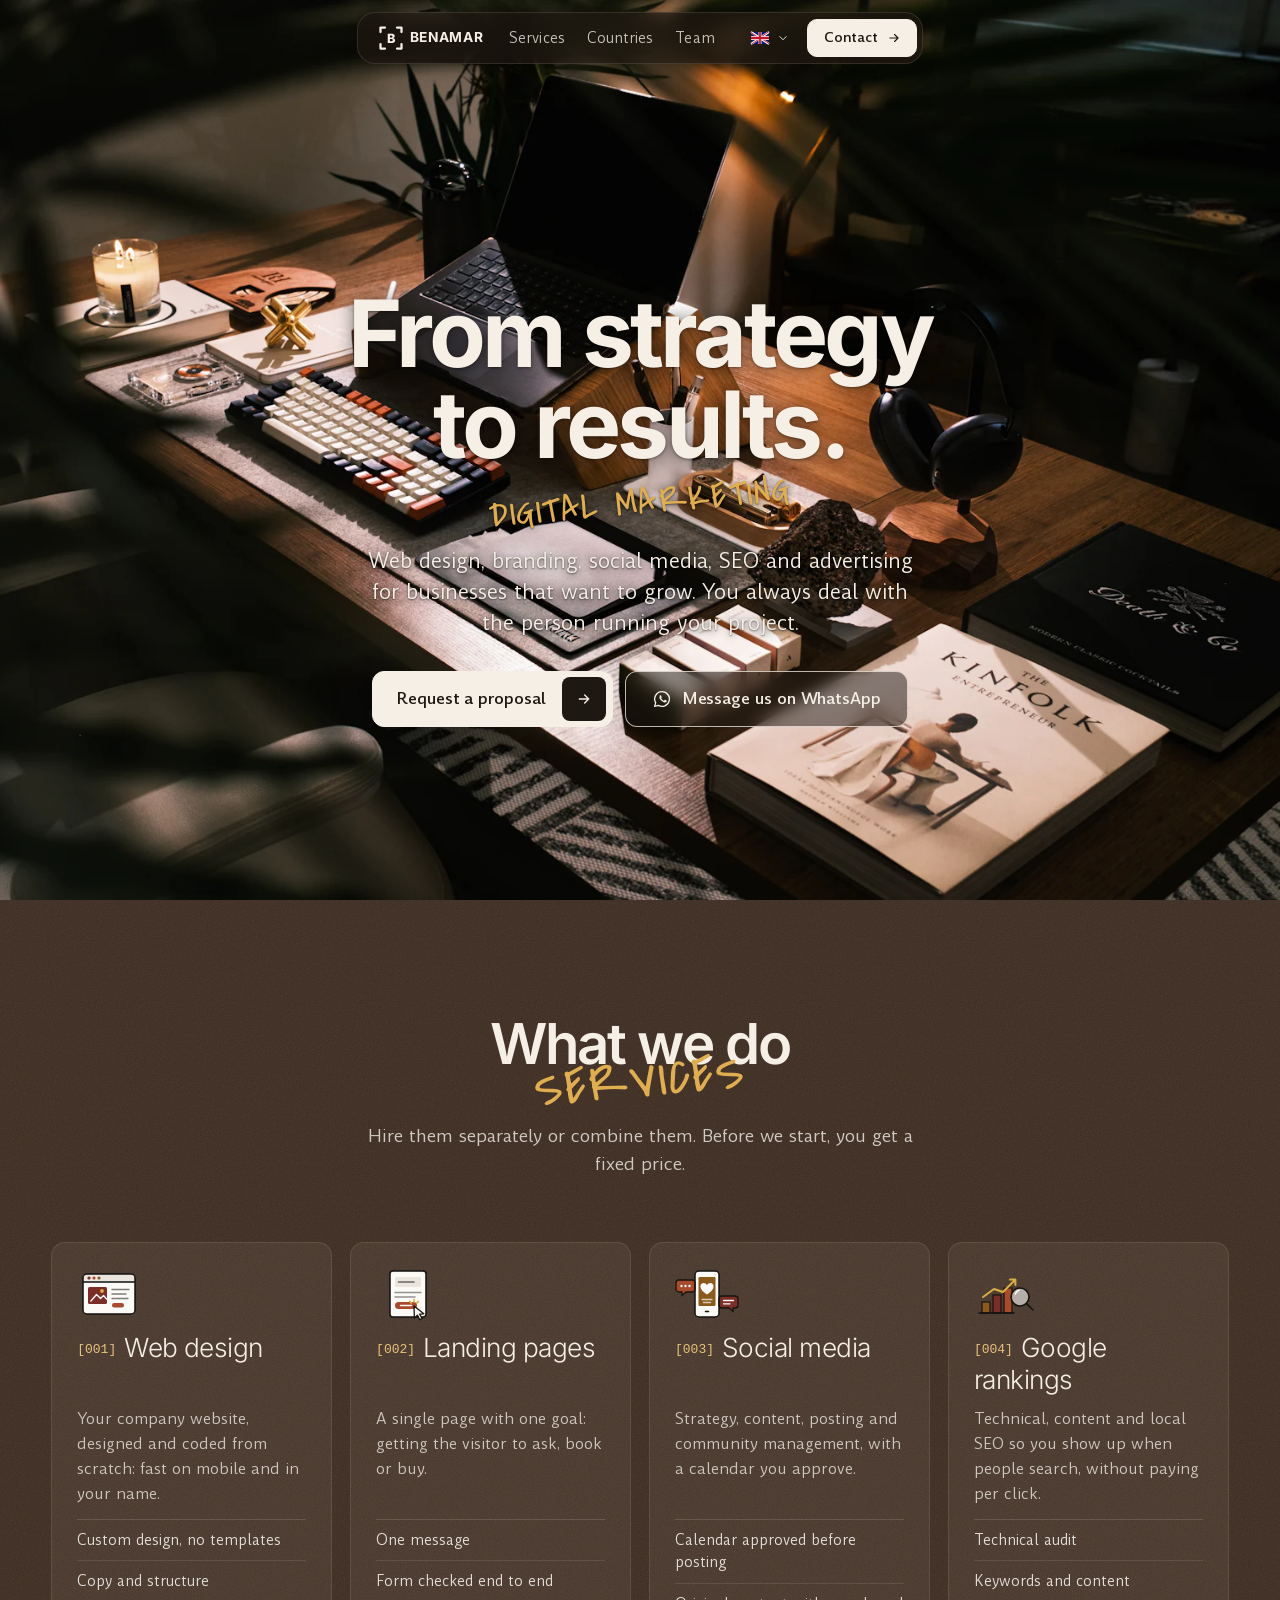
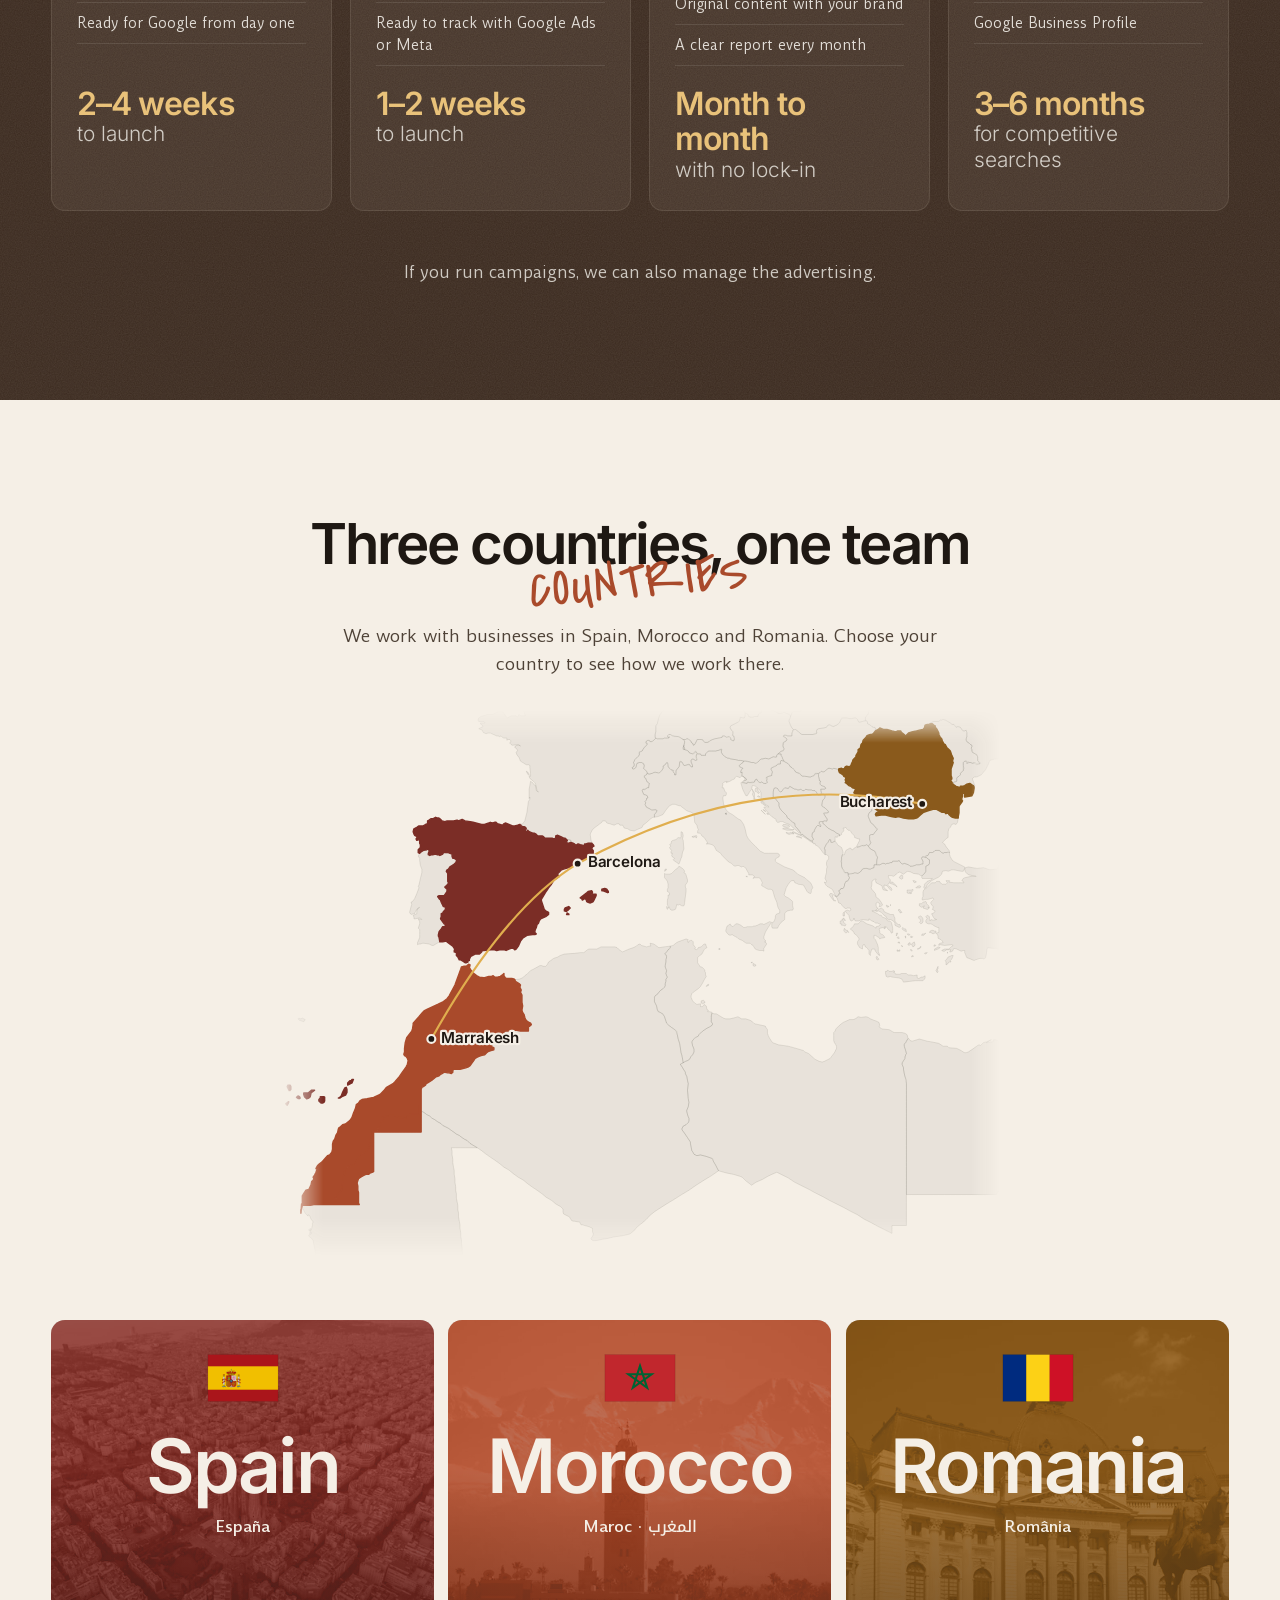
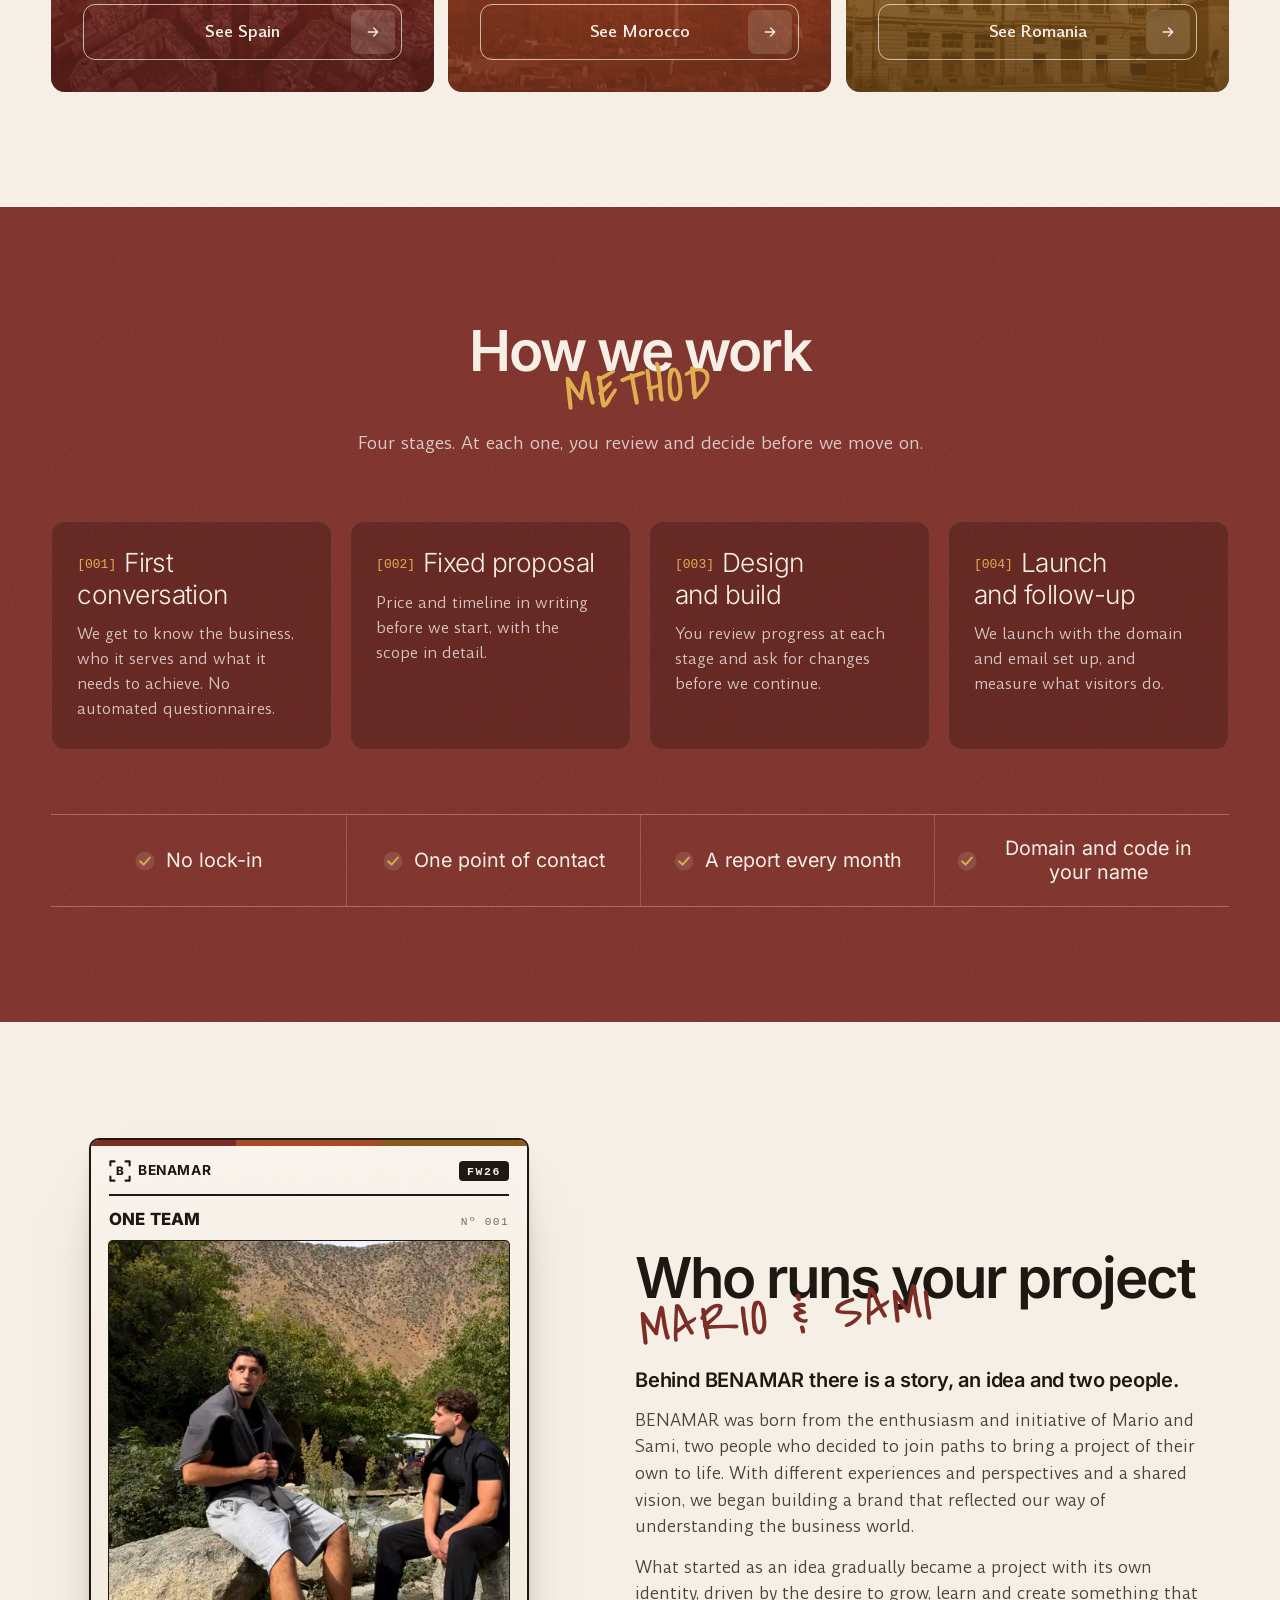
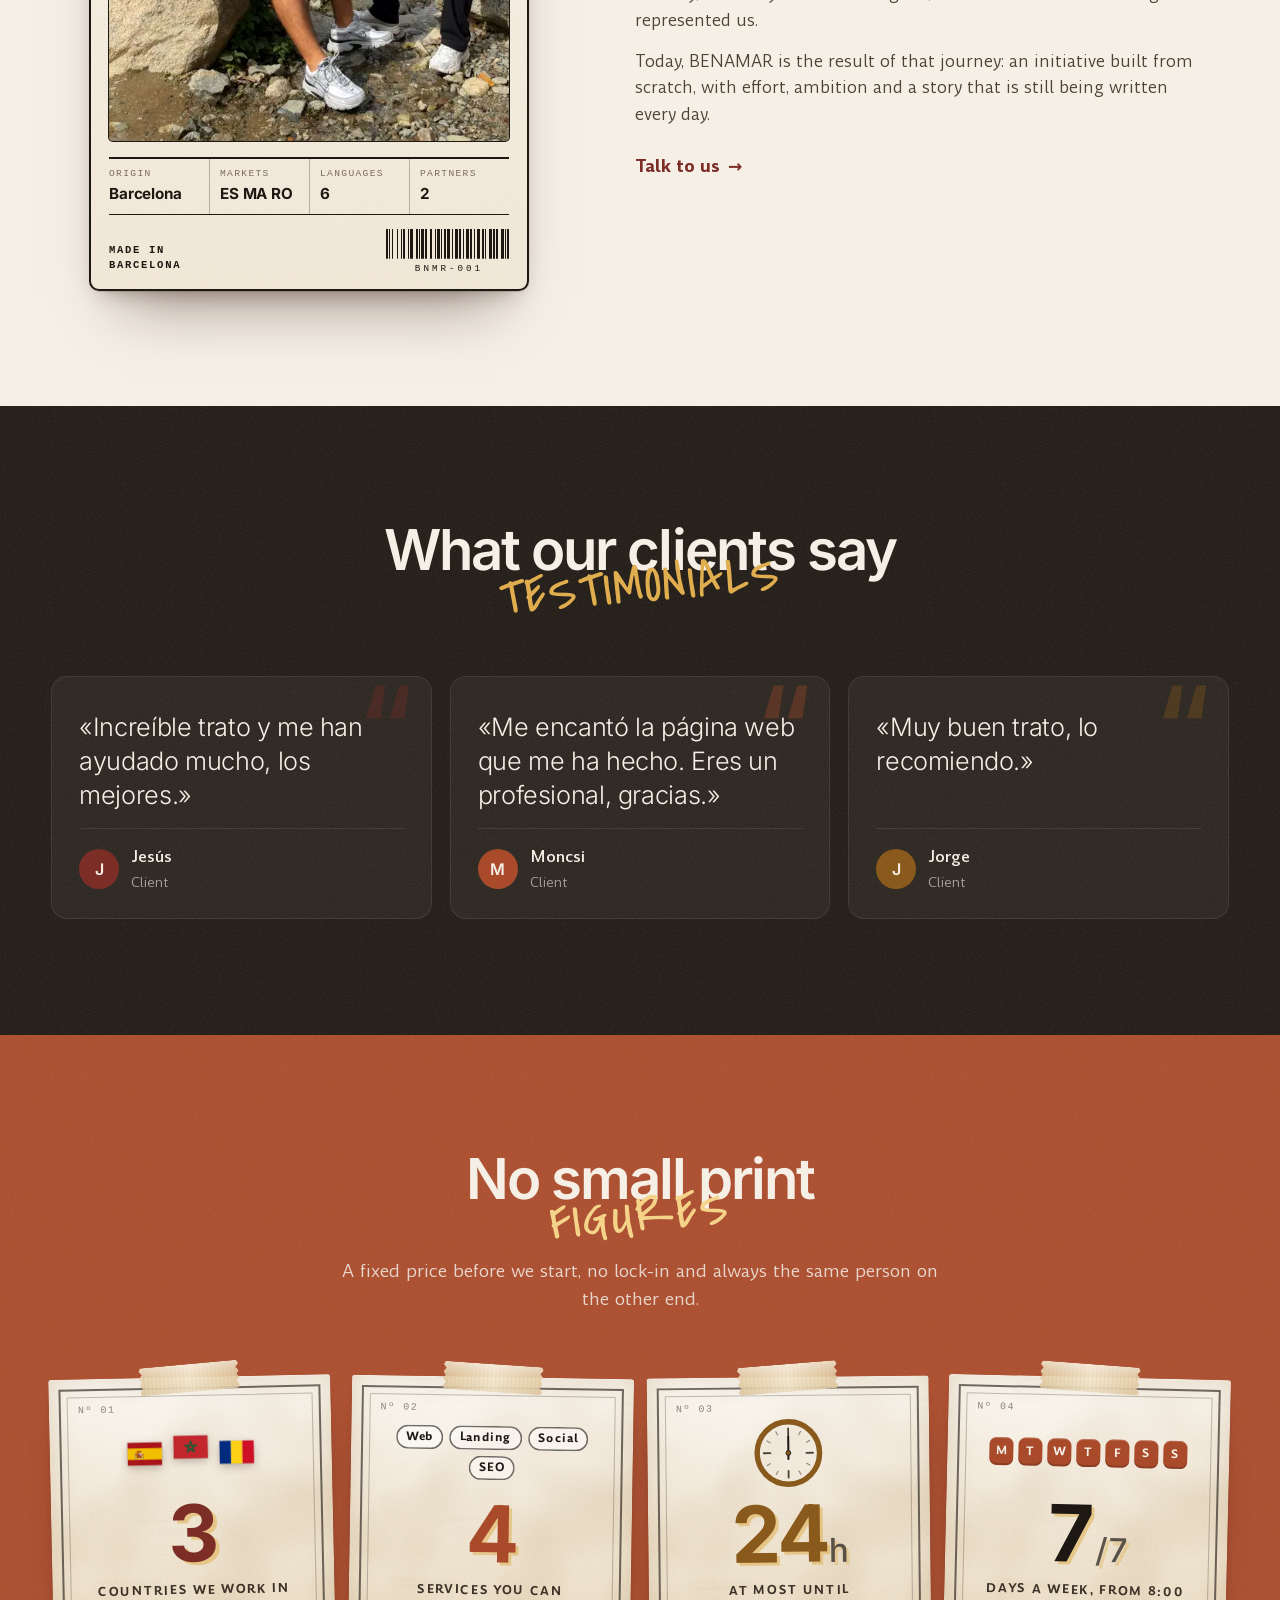
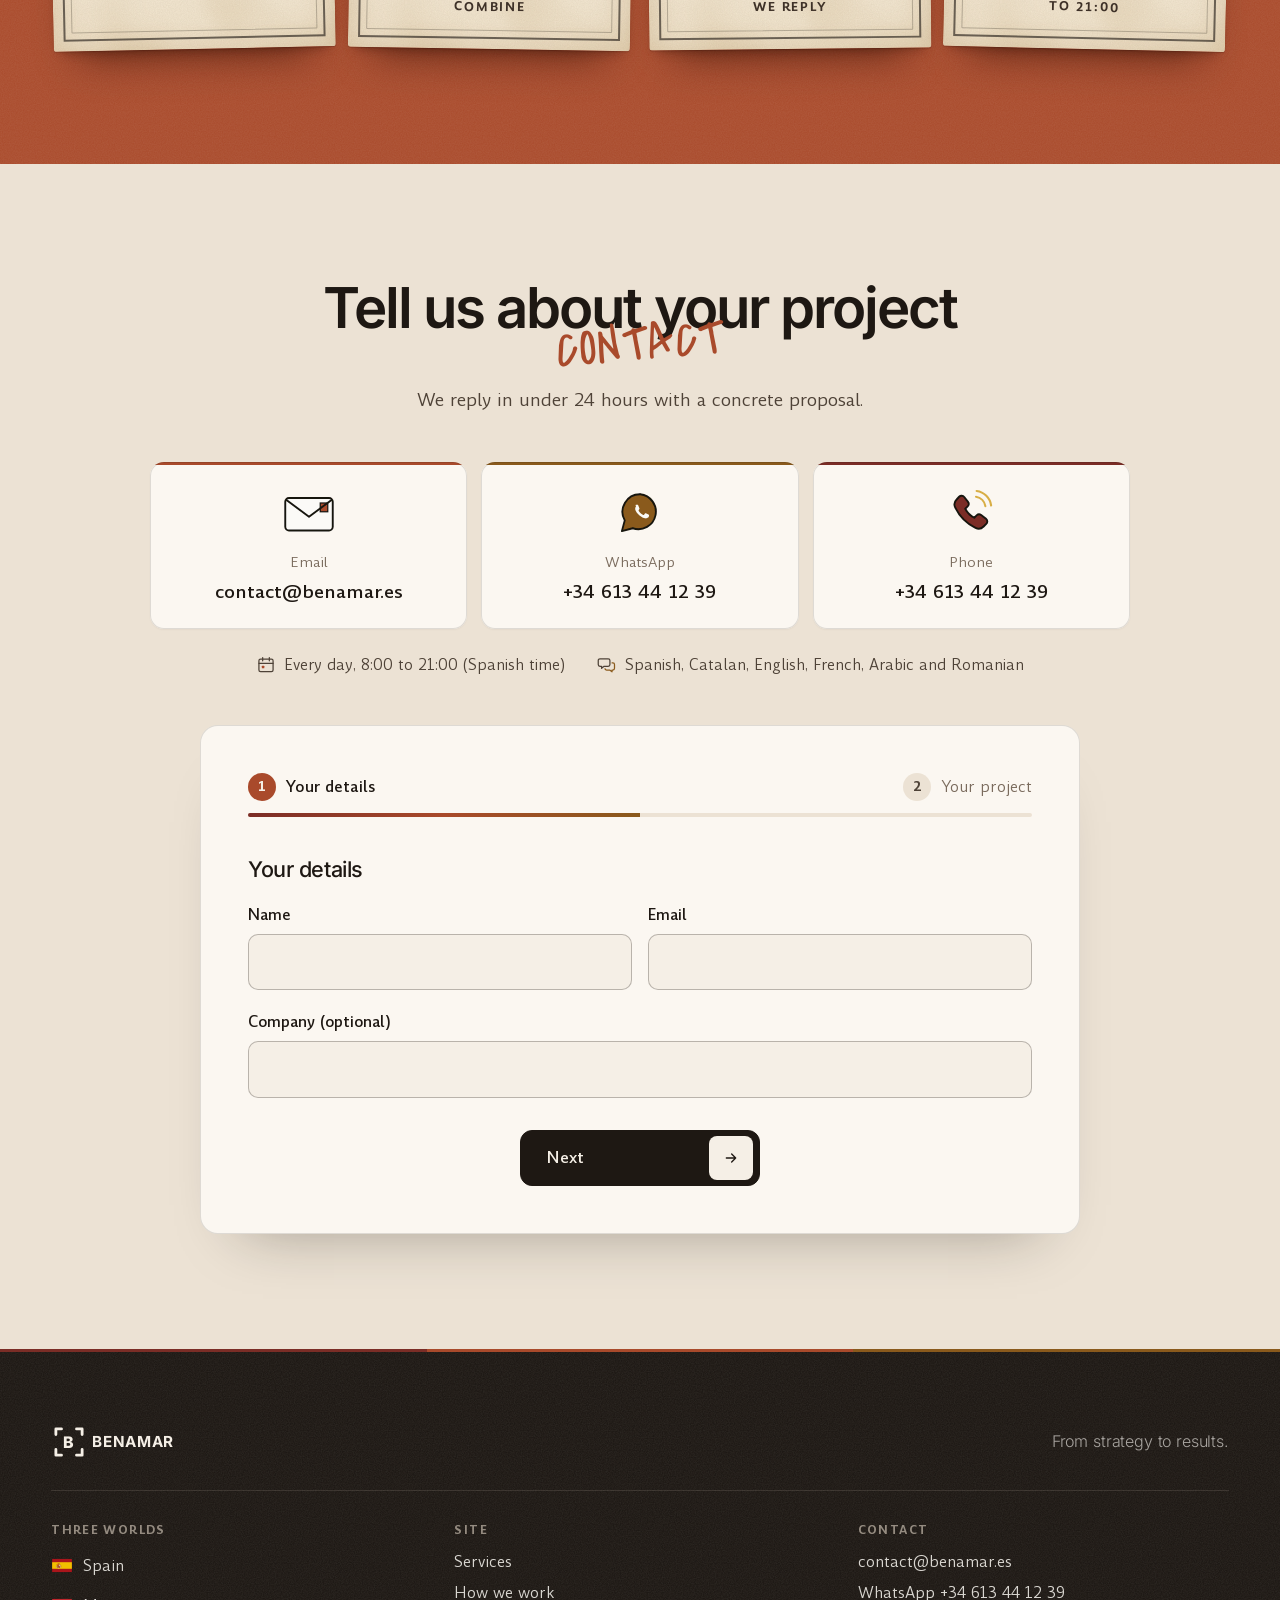
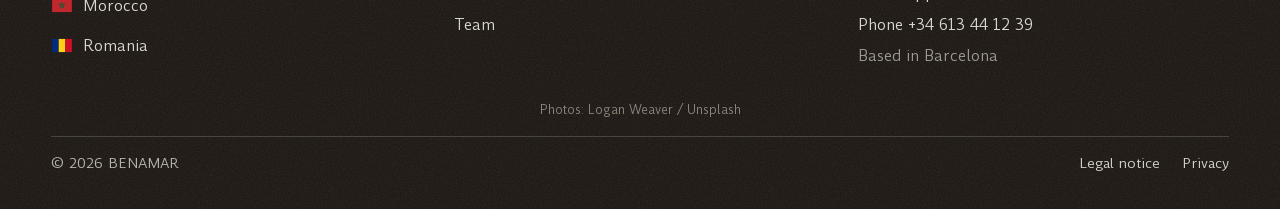
==== commit 9337ddb3: "Equipo en etiqueta de drop y web más fluida - La foto del equipo va en una etiqueta de producto (fic" ====
--- a/index.html
+++ b/index.html
@@ -21,8 +21,9 @@
   <link rel="icon" href="favicon.svg" type="image/svg+xml">
   <link rel="preload" href="assets/fonts/inter-latin.woff2" as="font" type="font/woff2" crossorigin>
   <link rel="preload" href="assets/fonts/amulya-400.woff2" as="font" type="font/woff2" crossorigin>
+  <link rel="preload" href="assets/fonts/mano-latin.woff2" as="font" type="font/woff2" crossorigin>
   <link rel="preload" as="image" imagesrcset="assets/img/portada-900.webp 900w, assets/img/portada-1200.webp 1200w, assets/img/portada-1600.webp 1600w, assets/img/portada-2400.webp 2400w" imagesizes="100vw" fetchpriority="high">
-  <link rel="stylesheet" href="css/style.css?v=46">
+  <link rel="stylesheet" href="css/style.css?v=49">
   <script>document.documentElement.classList.add('js')</script>
   <script type="application/ld+json">
   {
@@ -333,18 +334,27 @@
     <section class="team" id="equipo" aria-labelledby="team-title">
       <div class="wrap team__duo">
         <div class="team__card" data-reveal>
-          <div class="team__pila">
-            <svg class="team__naipe team__naipe--0 team__naipe--dorso" viewBox="0 0 250 350" aria-hidden="true"><rect x="1.5" y="1.5" width="247" height="347" rx="16" fill="url(#naipe-papel)"/><rect x="12" y="12" width="226" height="326" rx="9" fill="url(#dorso-cafe)"/><rect x="12" y="12" width="226" height="326" rx="9" fill="url(#dorso-rombos)"/><rect x="19" y="19" width="212" height="312" rx="6" fill="none" stroke="#D7AE5C" stroke-opacity=".6"/><rect x="23" y="23" width="204" height="304" rx="4" fill="none" stroke="#D7AE5C" stroke-opacity=".3" stroke-width=".8"/><circle cx="125" cy="175" r="50" fill="#271C15" stroke="#D7AE5C" stroke-width="2"/><circle cx="125" cy="175" r="44" fill="none" stroke="#D7AE5C" stroke-opacity=".45" stroke-width=".8"/><g transform="translate(93 143) scale(2)" fill="none" stroke="#D7AE5C" stroke-width="1.6" stroke-linecap="round" stroke-linejoin="round"><path d="M2 8 L2 2 L8 2"/><path d="M24 2 L30 2 L30 8"/><path d="M2 24 L2 30 L8 30"/><path d="M30 24 L30 30 L24 30"/><text x="16" y="22" text-anchor="middle" font-family="Inter, -apple-system, sans-serif" font-weight="800" font-size="16" fill="#D7AE5C" stroke="none">B</text></g><rect x="1.4" y="1.4" width="247.2" height="347.2" rx="16" fill="none" stroke="url(#naipe-oro)" stroke-width="2.4"/><rect x="1.5" y="1.5" width="247" height="347" rx="16" fill="url(#naipe-brillo)"/></svg>
-            <svg class="team__naipe team__naipe--1" viewBox="0 0 250 350" aria-hidden="true" style="color:#A3201C"><rect x="1.5" y="1.5" width="247" height="347" rx="16" fill="url(#naipe-papel)"/><rect x="1.5" y="1.5" width="247" height="347" rx="16" fill="url(#naipe-lino)"/><rect x="1.5" y="1.5" width="247" height="347" rx="16" fill="url(#naipe-vineta)"/><rect x="1.5" y="1.5" width="247" height="347" rx="16" fill="url(#naipe-brillo)"/><g fill="currentColor"><rect x="50" y="24" width="150" height="302" rx="5" fill="none" stroke="currentColor" stroke-opacity=".42" stroke-width="1.3"/><rect x="55" y="29" width="140" height="292" rx="3" fill="none" stroke="currentColor" stroke-opacity=".2" stroke-width=".8"/><path d="M50 19L55 24L50 29L45 24Z" fill="currentColor" fill-opacity=".75" stroke="#FFFDF8" stroke-width="1.2"/><path d="M200 19L205 24L200 29L195 24Z" fill="currentColor" fill-opacity=".75" stroke="#FFFDF8" stroke-width="1.2"/><path d="M50 321L55 326L50 331L45 326Z" fill="currentColor" fill-opacity=".75" stroke="#FFFDF8" stroke-width="1.2"/><path d="M200 321L205 326L200 331L195 326Z" fill="currentColor" fill-opacity=".75" stroke="#FFFDF8" stroke-width="1.2"/><g class="n-i"><text x="27" y="54.8" text-anchor="middle" fill="#fff" fill-opacity=".85">10</text><text x="27" y="54" text-anchor="middle">10</text><use href="#palo-corazon" x="15.0" y="62.0" width="24" height="24"/></g><g transform="rotate(180 125 175)"><g class="n-i"><text x="27" y="54.8" text-anchor="middle" fill="#fff" fill-opacity=".85">10</text><text x="27" y="54" text-anchor="middle">10</text><use href="#palo-corazon" x="15.0" y="62.0" width="24" height="24"/></g></g><use href="#palo-corazon" x="75.0" y="53.0" width="34" height="34"/><use href="#palo-corazon" x="141.0" y="53.0" width="34" height="34"/><use href="#palo-corazon" x="75.0" y="117.0" width="34" height="34"/><use href="#palo-corazon" x="141.0" y="117.0" width="34" height="34"/><use href="#palo-corazon" x="75.0" y="199.0" width="34" height="34" transform="rotate(180 92 216)"/><use href="#palo-corazon" x="141.0" y="199.0" width="34" height="34" transform="rotate(180 158 216)"/><use href="#palo-corazon" x="75.0" y="263.0" width="34" height="34" transform="rotate(180 92 280)"/><use href="#palo-corazon" x="141.0" y="263.0" width="34" height="34" transform="rotate(180 158 280)"/><use href="#palo-corazon" x="108.0" y="85.0" width="34" height="34"/><use href="#palo-corazon" x="108.0" y="231.0" width="34" height="34" transform="rotate(180 125 248)"/></g><rect x="1.4" y="1.4" width="247.2" height="347.2" rx="16" fill="none" stroke="url(#naipe-oro)" stroke-width="2.4"/></svg>
-            <svg class="team__naipe team__naipe--2" viewBox="0 0 250 350" aria-hidden="true" style="color:#1E1813"><rect x="1.5" y="1.5" width="247" height="347" rx="16" fill="url(#naipe-papel)"/><rect x="1.5" y="1.5" width="247" height="347" rx="16" fill="url(#naipe-lino)"/><rect x="1.5" y="1.5" width="247" height="347" rx="16" fill="url(#naipe-vineta)"/><rect x="1.5" y="1.5" width="247" height="347" rx="16" fill="url(#naipe-brillo)"/><g fill="currentColor"><rect x="50" y="24" width="150" height="302" rx="5" fill="none" stroke="currentColor" stroke-opacity=".42" stroke-width="1.3"/><rect x="55" y="29" width="140" height="292" rx="3" fill="none" stroke="currentColor" stroke-opacity=".2" stroke-width=".8"/><path d="M50 19L55 24L50 29L45 24Z" fill="currentColor" fill-opacity=".75" stroke="#FFFDF8" stroke-width="1.2"/><path d="M200 19L205 24L200 29L195 24Z" fill="currentColor" fill-opacity=".75" stroke="#FFFDF8" stroke-width="1.2"/><path d="M50 321L55 326L50 331L45 326Z" fill="currentColor" fill-opacity=".75" stroke="#FFFDF8" stroke-width="1.2"/><path d="M200 321L205 326L200 331L195 326Z" fill="currentColor" fill-opacity=".75" stroke="#FFFDF8" stroke-width="1.2"/><g class="n-i"><text x="27" y="54.8" text-anchor="middle" fill="#fff" fill-opacity=".85">J</text><text x="27" y="54" text-anchor="middle">J</text><use href="#palo-trebol" x="15.0" y="62.0" width="24" height="24"/></g><g transform="rotate(180 125 175)"><g class="n-i"><text x="27" y="54.8" text-anchor="middle" fill="#fff" fill-opacity=".85">J</text><text x="27" y="54" text-anchor="middle">J</text><use href="#palo-trebol" x="15.0" y="62.0" width="24" height="24"/></g></g><rect x="60" y="34" width="130" height="282" rx="3" fill="url(#naipe-fig)" stroke="currentColor" stroke-opacity=".3"/><text class="n-fig" x="125" y="150" text-anchor="middle">J</text><use href="#palo-trebol" x="111.0" y="162.0" width="28" height="28"/><line x1="72" y1="175" x2="178" y2="175" stroke="currentColor" stroke-opacity=".28"/><g transform="rotate(180 125 175)"><text class="n-fig" x="125" y="150" text-anchor="middle">J</text><use href="#palo-trebol" x="111.0" y="162.0" width="28" height="28"/></g></g><rect x="1.4" y="1.4" width="247.2" height="347.2" rx="16" fill="none" stroke="url(#naipe-oro)" stroke-width="2.4"/></svg>
-            <svg class="team__naipe team__naipe--3" viewBox="0 0 250 350" aria-hidden="true" style="color:#A3201C"><rect x="1.5" y="1.5" width="247" height="347" rx="16" fill="url(#naipe-papel)"/><rect x="1.5" y="1.5" width="247" height="347" rx="16" fill="url(#naipe-lino)"/><rect x="1.5" y="1.5" width="247" height="347" rx="16" fill="url(#naipe-vineta)"/><rect x="1.5" y="1.5" width="247" height="347" rx="16" fill="url(#naipe-brillo)"/><g fill="currentColor"><rect x="50" y="24" width="150" height="302" rx="5" fill="none" stroke="currentColor" stroke-opacity=".42" stroke-width="1.3"/><rect x="55" y="29" width="140" height="292" rx="3" fill="none" stroke="currentColor" stroke-opacity=".2" stroke-width=".8"/><path d="M50 19L55 24L50 29L45 24Z" fill="currentColor" fill-opacity=".75" stroke="#FFFDF8" stroke-width="1.2"/><path d="M200 19L205 24L200 29L195 24Z" fill="currentColor" fill-opacity=".75" stroke="#FFFDF8" stroke-width="1.2"/><path d="M50 321L55 326L50 331L45 326Z" fill="currentColor" fill-opacity=".75" stroke="#FFFDF8" stroke-width="1.2"/><path d="M200 321L205 326L200 331L195 326Z" fill="currentColor" fill-opacity=".75" stroke="#FFFDF8" stroke-width="1.2"/><g class="n-i"><text x="27" y="54.8" text-anchor="middle" fill="#fff" fill-opacity=".85">Q</text><text x="27" y="54" text-anchor="middle">Q</text><use href="#palo-diamante" x="15.0" y="62.0" width="24" height="24"/></g><g transform="rotate(180 125 175)"><g class="n-i"><text x="27" y="54.8" text-anchor="middle" fill="#fff" fill-opacity=".85">Q</text><text x="27" y="54" text-anchor="middle">Q</text><use href="#palo-diamante" x="15.0" y="62.0" width="24" height="24"/></g></g><rect x="60" y="34" width="130" height="282" rx="3" fill="url(#naipe-fig)" stroke="currentColor" stroke-opacity=".3"/><text class="n-fig" x="125" y="150" text-anchor="middle">Q</text><use href="#palo-diamante" x="111.0" y="162.0" width="28" height="28"/><line x1="72" y1="175" x2="178" y2="175" stroke="currentColor" stroke-opacity=".28"/><g transform="rotate(180 125 175)"><text class="n-fig" x="125" y="150" text-anchor="middle">Q</text><use href="#palo-diamante" x="111.0" y="162.0" width="28" height="28"/></g></g><rect x="1.4" y="1.4" width="247.2" height="347.2" rx="16" fill="none" stroke="url(#naipe-oro)" stroke-width="2.4"/></svg>
-            <svg class="team__naipe team__naipe--4" viewBox="0 0 250 350" aria-hidden="true" style="color:#1E1813"><rect x="1.5" y="1.5" width="247" height="347" rx="16" fill="url(#naipe-papel)"/><rect x="1.5" y="1.5" width="247" height="347" rx="16" fill="url(#naipe-lino)"/><rect x="1.5" y="1.5" width="247" height="347" rx="16" fill="url(#naipe-vineta)"/><rect x="1.5" y="1.5" width="247" height="347" rx="16" fill="url(#naipe-brillo)"/><g fill="currentColor"><rect x="50" y="24" width="150" height="302" rx="5" fill="none" stroke="currentColor" stroke-opacity=".42" stroke-width="1.3"/><rect x="55" y="29" width="140" height="292" rx="3" fill="none" stroke="currentColor" stroke-opacity=".2" stroke-width=".8"/><path d="M50 19L55 24L50 29L45 24Z" fill="currentColor" fill-opacity=".75" stroke="#FFFDF8" stroke-width="1.2"/><path d="M200 19L205 24L200 29L195 24Z" fill="currentColor" fill-opacity=".75" stroke="#FFFDF8" stroke-width="1.2"/><path d="M50 321L55 326L50 331L45 326Z" fill="currentColor" fill-opacity=".75" stroke="#FFFDF8" stroke-width="1.2"/><path d="M200 321L205 326L200 331L195 326Z" fill="currentColor" fill-opacity=".75" stroke="#FFFDF8" stroke-width="1.2"/><g class="n-i"><text x="27" y="54.8" text-anchor="middle" fill="#fff" fill-opacity=".85">K</text><text x="27" y="54" text-anchor="middle">K</text><use href="#palo-pica" x="15.0" y="62.0" width="24" height="24"/></g><g transform="rotate(180 125 175)"><g class="n-i"><text x="27" y="54.8" text-anchor="middle" fill="#fff" fill-opacity=".85">K</text><text x="27" y="54" text-anchor="middle">K</text><use href="#palo-pica" x="15.0" y="62.0" width="24" height="24"/></g></g><rect x="60" y="34" width="130" height="282" rx="3" fill="url(#naipe-fig)" stroke="currentColor" stroke-opacity=".3"/><text class="n-fig" x="125" y="150" text-anchor="middle">K</text><use href="#palo-pica" x="111.0" y="162.0" width="28" height="28"/><line x1="72" y1="175" x2="178" y2="175" stroke="currentColor" stroke-opacity=".28"/><g transform="rotate(180 125 175)"><text class="n-fig" x="125" y="150" text-anchor="middle">K</text><use href="#palo-pica" x="111.0" y="162.0" width="28" height="28"/></g></g><rect x="1.4" y="1.4" width="247.2" height="347.2" rx="16" fill="none" stroke="url(#naipe-oro)" stroke-width="2.4"/></svg>
-            <svg class="team__naipe team__naipe--5" viewBox="0 0 250 350" aria-hidden="true" style="color:#A3201C"><rect x="1.5" y="1.5" width="247" height="347" rx="16" fill="url(#naipe-papel)"/><rect x="1.5" y="1.5" width="247" height="347" rx="16" fill="url(#naipe-lino)"/><rect x="1.5" y="1.5" width="247" height="347" rx="16" fill="url(#naipe-vineta)"/><rect x="1.5" y="1.5" width="247" height="347" rx="16" fill="url(#naipe-brillo)"/><g fill="currentColor"><rect x="50" y="24" width="150" height="302" rx="5" fill="none" stroke="currentColor" stroke-opacity=".42" stroke-width="1.3"/><rect x="55" y="29" width="140" height="292" rx="3" fill="none" stroke="currentColor" stroke-opacity=".2" stroke-width=".8"/><path d="M50 19L55 24L50 29L45 24Z" fill="currentColor" fill-opacity=".75" stroke="#FFFDF8" stroke-width="1.2"/><path d="M200 19L205 24L200 29L195 24Z" fill="currentColor" fill-opacity=".75" stroke="#FFFDF8" stroke-width="1.2"/><path d="M50 321L55 326L50 331L45 326Z" fill="currentColor" fill-opacity=".75" stroke="#FFFDF8" stroke-width="1.2"/><path d="M200 321L205 326L200 331L195 326Z" fill="currentColor" fill-opacity=".75" stroke="#FFFDF8" stroke-width="1.2"/><g class="n-i"><text x="27" y="54.8" text-anchor="middle" fill="#fff" fill-opacity=".85">A</text><text x="27" y="54" text-anchor="middle">A</text><use href="#palo-corazon" x="15.0" y="62.0" width="24" height="24"/></g><g transform="rotate(180 125 175)"><g class="n-i"><text x="27" y="54.8" text-anchor="middle" fill="#fff" fill-opacity=".85">A</text><text x="27" y="54" text-anchor="middle">A</text><use href="#palo-corazon" x="15.0" y="62.0" width="24" height="24"/></g></g><circle cx="125" cy="175" r="62" fill="none" stroke="currentColor" stroke-opacity=".22"/><circle cx="125" cy="175" r="68" fill="none" stroke="currentColor" stroke-opacity=".12" stroke-dasharray="1 4" stroke-linecap="round"/><use href="#palo-corazon" x="79.0" y="129.0" width="92" height="92"/></g><rect x="1.4" y="1.4" width="247.2" height="347.2" rx="16" fill="none" stroke="url(#naipe-oro)" stroke-width="2.4"/></svg>
+          <div class="etiqueta">
+            <span class="tri etiqueta__tri" aria-hidden="true"><i></i><i></i><i></i></span>
+            <div class="etiqueta__top" aria-hidden="true">
+              <span class="etiqueta__marca"><svg class="etiqueta__b" viewBox="0 0 32 32" fill="none"><path d="M2 8 L2 2 L8 2"/><path d="M24 2 L30 2 L30 8"/><path d="M2 24 L2 30 L8 30"/><path d="M30 24 L30 30 L24 30"/><text x="16" y="22" text-anchor="middle">B</text></svg>BENAMAR</span>
+              <span class="etiqueta__temporada">FW26</span>
+            </div>
+            <p class="etiqueta__titulo"><span data-i18n="team_tag">Un mismo equipo</span> <span class="etiqueta__num" aria-hidden="true">Nº 001</span></p>
             <figure class="team__foto">
-            <span class="team__recorte"><img src="assets/img/equipo-atlas-45-1000.webp" srcset="assets/img/equipo-atlas-45-700.webp 700w, assets/img/equipo-atlas-45-1000.webp 1000w, assets/img/equipo-atlas-45-1200.webp 1200w, assets/img/equipo-atlas-45-1400.webp 1400w" sizes="(min-width: 900px) 1000px, 160vw" width="1000" height="1250" alt="Mario y Sami, de BENAMAR, sentados en unas rocas junto a un río, con montañas detrás" data-i18n-attr="alt:team_alt" loading="lazy" decoding="async" style="--lq: url([data-uri])"></span>
+            <span class="team__recorte"><img src="assets/img/equipo-atlas-45-1000.webp" srcset="assets/img/equipo-atlas-45-700.webp 700w, assets/img/equipo-atlas-45-1000.webp 1000w, assets/img/equipo-atlas-45-1200.webp 1200w, assets/img/equipo-atlas-45-1400.webp 1400w" sizes="(min-width: 900px) 560px, 95vw" width="1000" height="1250" alt="Mario y Sami, de BENAMAR, sentados en unas rocas junto a un río, con montañas detrás" data-i18n-attr="alt:team_alt" loading="lazy" decoding="async" style="--lq: url([data-uri])"></span>
             </figure>
+            <dl class="etiqueta__datos">
+              <div><dt data-i18n="lbl_origen">Origen</dt><dd data-i18n="lbl_origen_v">Barcelona</dd></div>
+              <div><dt data-i18n="lbl_mercados">Mercados</dt><dd><span aria-hidden="true">ES MA RO</span><span class="vh" data-i18n="lbl_mercados_v">España, Marruecos y Rumanía</span></dd></div>
+              <div><dt data-i18n="lbl_idiomas">Idiomas</dt><dd>6</dd></div>
+              <div><dt data-i18n="lbl_socios">Socios</dt><dd>2</dd></div>
+            </dl>
+            <div class="etiqueta__pie">
+              <span class="etiqueta__hecho" data-i18n="lbl_hecho">Hecho en Barcelona</span>
+              <span class="etiqueta__codigo" aria-hidden="true"><svg class="etiqueta__barras" viewBox="0 0 123 30" preserveAspectRatio="none" shape-rendering="crispEdges"><path d="M0 0h2v30h-2zM3 0h1v30h-1zM6 0h1v30h-1zM11 0h1v30h-1zM15 0h1v30h-1zM17 0h2v30h-2zM22 0h1v30h-1zM24 0h3v30h-3zM30 0h2v30h-2zM33 0h1v30h-1zM35 0h3v30h-3zM39 0h2v30h-2zM44 0h2v30h-2zM49 0h1v30h-1zM51 0h3v30h-3zM55 0h1v30h-1zM58 0h2v30h-2zM61 0h3v30h-3zM66 0h1v30h-1zM69 0h3v30h-3zM73 0h2v30h-2zM77 0h1v30h-1zM80 0h3v30h-3zM84 0h2v30h-2zM88 0h1v30h-1zM91 0h3v30h-3zM96 0h2v30h-2zM99 0h1v30h-1zM103 0h3v30h-3zM107 0h2v30h-2zM110 0h2v30h-2zM115 0h3v30h-3zM119 0h1v30h-1zM121 0h2v30h-2z"/></svg><span>BNMR-001</span></span>
+            </div>
           </div>
-          <p class="team__tag"><span data-i18n="team_tag">Un mismo equipo</span></p>
         </div>
         <div class="team__txt" data-reveal style="--d: 1">
           <h2 id="team-title" class="t-hand"><span data-i18n="team_h">Quién lleva su proyecto</span> <span class="hand" aria-hidden="true" data-i18n="hand_team">Mario &amp; Sami</span></h2>
@@ -595,7 +605,7 @@
     <defs><filter id="viento" x="-10%" y="-22%" width="120%" height="144%" color-interpolation-filters="sRGB"><feTurbulence type="fractalNoise" baseFrequency=".07 .05" numOctaves="1" seed="5" result="w"><animate attributeName="baseFrequency" values=".07 .05;.088 .041;.07 .05" dur="3.4s" repeatCount="indefinite" calcMode="spline" keyTimes="0;.5;1" keySplines=".45 0 .55 1;.45 0 .55 1"/></feTurbulence><feDisplacementMap in="SourceGraphic" in2="w" scale="1.6" xChannelSelector="R" yChannelSelector="G" result="d"><animate attributeName="scale" values="1.6;4.2;1.6" dur="2.6s" repeatCount="indefinite" calcMode="spline" keyTimes="0;.5;1" keySplines=".45 0 .55 1;.45 0 .55 1"/></feDisplacementMap><feTurbulence type="fractalNoise" baseFrequency=".1 .004" numOctaves="1" seed="12" result="p"/><feOffset in="p" dx="0" result="po"><animate attributeName="dx" values="-3;3;-3" dur="3.4s" repeatCount="indefinite" calcMode="spline" keyTimes="0;.5;1" keySplines=".45 0 .55 1;.45 0 .55 1"/></feOffset><feColorMatrix in="po" type="matrix" values="0 0 0 0 0  0 0 0 0 0  0 0 0 0 0  0 3.2 0 0 -1.55" result="sa"/><feFlood flood-color="#120a04" flood-opacity=".36"/><feComposite in2="sa" operator="in"/><feComposite in2="d" operator="in" result="sombra"/><feColorMatrix in="po" type="matrix" values="0 0 0 0 1  0 0 0 0 1  0 0 0 0 1  0 -3.2 0 0 1.45" result="la"/><feFlood flood-color="#fff" flood-opacity=".24"/><feComposite in2="la" operator="in"/><feComposite in2="d" operator="in" result="luz"/><feMerge><feMergeNode in="d"/><feMergeNode in="sombra"/><feMergeNode in="luz"/></feMerge></filter><filter id="tinta" x="-10%" y="-10%" width="120%" height="120%"><feTurbulence type="fractalNoise" baseFrequency=".35" numOctaves="1" seed="7"/><feDisplacementMap in="SourceGraphic" scale=".6"/></filter><clipPath id="uk-t"><path d="M30 15h30v15zv15H0zH0V0zV0h30z"/></clipPath></defs>
     <symbol id="flag-es" viewBox="0 0 30 20"><rect x="1.5" y="1" width="27" height="18" fill="#AA151B"/><rect x="1.5" y="5.5" width="27" height="9" fill="#F1BF00"/><g transform="translate(2.307 0.471) scale(0.03971)"><path fill="#ad1519" d="m127.3 213.3-.8-.1-1-1-.7-.4-.6-.8s-.7-1.1-.4-2c.3-.9.9-1.2 1.4-1.5a12 12 0 0 1 1.5-.5l1-.4 1.3-.3.5-.3c.2 0 .7 0 1-.2l1-.2 1.6.1h4.8c.4 0 1.2.3 1.4.4a35 35 0 0 0 2 .7c.5.1 1.6.3 2.2.6.5.3.9.7 1.1 1l.5 1v1.1l-.5.8-.6 1-.8.6s-.5.5-1 .4c-.4 0-4.8-.8-7.6-.8s-7.3.9-7.3.9"/><path fill="none" stroke="#000" stroke-linejoin="round" stroke-width=".3" d="m127.3 213.3-.8-.1-1-1-.7-.4-.6-.8s-.7-1.1-.4-2c.3-.9.9-1.2 1.4-1.5a12 12 0 0 1 1.5-.5l1-.4 1.3-.3.5-.3c.2 0 .7 0 1-.2l1-.2 1.6.1h4.8c.4 0 1.2.3 1.4.4a35 35 0 0 0 2 .7c.5.1 1.6.3 2.2.6.5.3.9.7 1.1 1l.5 1v1.1l-.5.8-.6 1-.8.6s-.5.5-1 .4c-.4 0-4.8-.8-7.6-.8s-7.3.9-7.3.9z"/><path fill="#c8b100" d="M133.3 207c0-1.3.6-2.3 1.3-2.3.8 0 1.4 1 1.4 2.4 0 1.3-.6 2.4-1.4 2.4s-1.3-1.1-1.3-2.5"/><path fill="none" stroke="#000" stroke-width=".3" d="M133.3 207c0-1.3.6-2.3 1.3-2.3.8 0 1.4 1 1.4 2.4 0 1.3-.6 2.4-1.4 2.4s-1.3-1.1-1.3-2.5z"/><path fill="#c8b100" d="M134 207c0-1.2.3-2.1.7-2.1.3 0 .6 1 .6 2.1 0 1.3-.3 2.2-.6 2.2-.4 0-.6-1-.6-2.2"/><path fill="none" stroke="#000" stroke-width=".3" d="M134 207c0-1.2.3-2.1.7-2.1.3 0 .6 1 .6 2.1 0 1.3-.3 2.2-.6 2.2-.4 0-.6-1-.6-2.2z"/><path fill="#c8b100" d="M133.8 204.5c0-.4.4-.8.8-.8s1 .4 1 .8c0 .5-.5.9-1 .9s-.8-.4-.8-.9"/><path fill="#c8b100" d="M135.3 204.2v.6h-1.4v-.6h.5V203h-.7v-.6h.7v-.5h.5v.5h.6v.6h-.6v1.2z"/><path fill="none" stroke="#000" stroke-width=".3" d="M135.3 204.2v.6h-1.4v-.6h.5V203h-.7v-.6h.7v-.5h.5v.5h.6v.6h-.6v1.2h.4"/><path fill="#c8b100" d="M135.9 204.2v.6h-2.5v-.6h1V203h-.7v-.6h.7v-.5h.5v.5h.6v.6h-.6v1.2z"/><path fill="none" stroke="#000" stroke-width=".3" d="M135.9 204.2v.6h-2.5v-.6h1V203h-.7v-.6h.7v-.5h.5v.5h.6v.6h-.6v1.2h1"/><path fill="none" stroke="#000" stroke-width=".3" d="M134.9 203.7c.4.1.6.4.6.8 0 .5-.4.9-.8.9s-1-.4-1-.9c0-.4.3-.7.7-.8"/><path fill="#c8b100" d="M134.7 213.2H130v-1.1l-.3-1.2-.2-1.5c-1.3-1.7-2.5-2.8-2.9-2.5.1-.3.2-.6.5-.7 1.1-.7 3.5 1 5.2 3.6l.5.7h3.8l.4-.7c1.8-2.7 4.1-4.3 5.2-3.6.3.1.4.4.5.7-.4-.3-1.6.8-2.9 2.5l-.2 1.5-.2 1.2-.1 1.1z"/><path fill="none" stroke="#000" stroke-width=".3" d="M134.7 213.2H130v-1.1l-.3-1.2-.2-1.5c-1.3-1.7-2.5-2.8-2.9-2.5.1-.3.2-.6.5-.7 1.1-.7 3.5 1 5.2 3.6l.5.7h3.8l.4-.7c1.8-2.7 4.1-4.3 5.2-3.6.3.1.4.4.5.7-.4-.3-1.6.8-2.9 2.5l-.2 1.5-.2 1.2-.1 1.1z"/><path fill="none" stroke="#000" stroke-width=".3" d="M126.8 206.8c1-.5 3 1.1 4.6 3.6m11-3.6c-.8-.5-2.8 1.1-4.5 3.6"/><path fill="#c8b100" d="m127.8 215.3-.5-1a27.3 27.3 0 0 1 14.7 0l-.5.8a5.7 5.7 0 0 0-.3.8 22.9 22.9 0 0 0-6.6-.8c-2.6 0-5.2.3-6.5.8z"/><path fill="none" stroke="#000" stroke-width=".3" d="m127.8 215.3-.5-1a27.3 27.3 0 0 1 14.7 0l-.5.8a5.7 5.7 0 0 0-.3.8 22.9 22.9 0 0 0-6.6-.8c-2.6 0-5.2.3-6.5.8l-.3-.6"/><path fill="#c8b100" d="M134.6 217.7c2.4 0 5-.4 5.9-.6.6-.2 1-.5 1-.8 0-.2-.2-.3-.4-.4-1.4-.5-4-.8-6.5-.8s-5 .3-6.4.8c-.2 0-.3.2-.4.3 0 .4.3.7 1 .9 1 .2 3.5.6 5.8.6"/><path fill="none" stroke="#000" stroke-width=".3" d="M134.6 217.7c2.4 0 5-.4 5.9-.6.6-.2 1-.5 1-.8 0-.2-.2-.3-.4-.4-1.4-.5-4-.8-6.5-.8s-5 .3-6.4.8c-.2 0-.3.2-.4.3 0 .4.3.7 1 .9 1 .2 3.5.6 5.8.6z"/><path fill="#c8b100" d="m142.1 213.2-.5-.5s-.6.3-1.3.2c-.6 0-.9-1-.9-1s-.7.7-1.3.7c-.7 0-1-.6-1-.6s-.7.5-1.3.4c-.6 0-1.2-.8-1.2-.8s-.6.8-1.2.8c-.6.1-1-.5-1-.5s-.4.6-1.1.7-1.4-.6-1.4-.6-.5.7-1 1c-.5 0-1.2-.4-1.2-.4l-.2.5-.3.1.2.5a27 27 0 0 1 7.2-.9c3 0 5.5.4 7.4 1z"/><path fill="none" stroke="#000" stroke-width=".3" d="m142.1 213.2-.5-.5s-.6.3-1.3.2c-.6 0-.9-1-.9-1s-.7.7-1.3.7c-.7 0-1-.6-1-.6s-.7.5-1.3.4c-.6 0-1.2-.8-1.2-.8s-.6.8-1.2.8c-.6.1-1-.5-1-.5s-.4.6-1.1.7-1.4-.6-1.4-.6-.5.7-1 1c-.5 0-1.2-.4-1.2-.4l-.2.5-.3.1.2.5a27 27 0 0 1 7.2-.9c3 0 5.5.4 7.4 1z"/><path fill="#c8b100" d="M134.7 210.7h.2a1 1 0 0 0 0 .4c0 .6.4 1 1 1a1 1 0 0 0 1-.7l.2-.3v.4c.1.5.6.8 1.1.8.6 0 1-.4 1-1v-.1l.4-.4.2.5a.9.9 0 0 0-.1.4 1 1 0 0 0 1 1c.4 0 .7-.2.9-.5l.2-.2v.3c0 .3.1.6.4.7 0 0 .4 0 1-.4l.7-.7v.4s-.5.8-1 1c-.2.2-.5.4-.8.3-.3 0-.6-.3-.7-.6-.2.2-.4.2-.7.2-.6 0-1.2-.3-1.4-.8-.3.3-.7.5-1.1.5a1.6 1.6 0 0 1-1.2-.6 1.6 1.6 0 0 1-1 .4 1.6 1.6 0 0 1-1.3-.6 1.6 1.6 0 0 1-2.4.2 1.6 1.6 0 0 1-1.2.6 1.5 1.5 0 0 1-1.1-.5c-.2.5-.8.8-1.4.8-.2 0-.5 0-.7-.2-.1.3-.4.6-.7.6-.3 0-.6 0-.9-.2l-1-1 .1-.5.8.7c.5.4.9.4.9.4.3 0 .4-.4.4-.7v-.3l.2.2c.2.3.5.5.9.5a1 1 0 0 0 1-1 .9.9 0 0 0 0-.4v-.5l.4.4a.7.7 0 0 0 0 .1c0 .6.5 1 1 1 .6 0 1-.3 1.1-.9v-.3l.2.3c.2.4.6.7 1 .7.7 0 1.1-.4 1.1-1a1 1 0 0 0 0-.3h.3"/><path fill="none" stroke="#000" stroke-width=".3" d="M134.7 210.7h.2a1 1 0 0 0 0 .4c0 .6.4 1 1 1a1 1 0 0 0 1-.7l.2-.3v.4c.1.5.6.8 1.1.8.6 0 1-.4 1-1v-.1l.4-.4.2.5a.9.9 0 0 0-.1.4 1 1 0 0 0 1 1c.4 0 .7-.2.9-.5l.2-.2v.3c0 .3.1.6.4.7 0 0 .4 0 1-.4l.7-.7v.4s-.5.8-1 1c-.2.2-.5.4-.8.3-.3 0-.6-.3-.7-.6-.2.2-.4.2-.7.2-.6 0-1.2-.3-1.4-.8-.3.3-.7.5-1.1.5a1.6 1.6 0 0 1-1.2-.6 1.6 1.6 0 0 1-1 .4 1.6 1.6 0 0 1-1.3-.6 1.6 1.6 0 0 1-2.4.2 1.6 1.6 0 0 1-1.2.6 1.5 1.5 0 0 1-1.1-.5c-.2.5-.8.8-1.4.8-.2 0-.5 0-.7-.2-.1.3-.4.6-.7.6-.3 0-.6 0-.9-.2l-1-1 .1-.5.8.7c.5.4.9.4.9.4.3 0 .4-.4.4-.7v-.3l.2.2c.2.3.5.5.9.5a1 1 0 0 0 1-1 .9.9 0 0 0 0-.4v-.5l.4.4a.7.7 0 0 0 0 .1c0 .6.5 1 1 1 .6 0 1-.3 1.1-.9v-.3l.2.3c.2.4.6.7 1 .7.7 0 1.1-.4 1.1-1a1 1 0 0 0 0-.3h.3z"/><path fill="#c8b100" d="M134.6 213.3c-2.9 0-5.5.4-7.3 1l-.3-.2.1-.3a27 27 0 0 1 7.5-1c3 0 5.7.4 7.6 1 0 0 .2.2.1.3l-.3.2a27.3 27.3 0 0 0-7.4-1"/><path fill="none" stroke="#000" stroke-linejoin="round" stroke-width=".3" d="M134.6 213.3c-2.9 0-5.5.4-7.3 1l-.3-.2.1-.3a27 27 0 0 1 7.5-1c3 0 5.7.4 7.6 1 0 0 .2.2.1.3l-.3.2a27.3 27.3 0 0 0-7.4-1z"/><path fill="#fff" d="M131.8 214.4c0-.3.2-.4.5-.4a.4.4 0 0 1 .4.4c0 .2-.2.4-.4.4a.4.4 0 0 1-.5-.4"/><path fill="none" stroke="#000" stroke-width=".3" d="M131.8 214.4c0-.3.2-.4.5-.4a.4.4 0 0 1 .4.4c0 .2-.2.4-.4.4a.4.4 0 0 1-.5-.4z"/><path fill="#ad1519" d="M134.7 214.5h-1c-.1 0-.3 0-.3-.3l.3-.3h2a.3.3 0 0 1 .2.3.3.3 0 0 1-.3.3h-1"/><path fill="none" stroke="#000" stroke-width=".3" d="M134.7 214.5h-1c-.1 0-.3 0-.3-.3l.3-.3h2a.3.3 0 0 1 .2.3.3.3 0 0 1-.3.3h-1"/><path fill="#058e6e" d="M130 214.9h-.7c-.1 0-.3 0-.3-.2a.3.3 0 0 1 .2-.3l.7-.1.7-.1c.2 0 .3 0 .4.2a.3.3 0 0 1-.3.4z"/><path fill="none" stroke="#000" stroke-width=".3" d="M130 214.9h-.7c-.1 0-.3 0-.3-.2a.3.3 0 0 1 .2-.3l.7-.1.7-.1c.2 0 .3 0 .4.2a.3.3 0 0 1-.3.4h-.7"/><path fill="#ad1519" d="m127.3 215.3.3-.4h.7l-.4.6z"/><path fill="none" stroke="#000" stroke-width=".3" d="m127.3 215.3.3-.4h.7l-.4.6-.6-.2"/><path fill="#fff" d="M136.6 214.4c0-.3.2-.4.4-.4a.4.4 0 0 1 .5.4.4.4 0 0 1-.5.4.4.4 0 0 1-.4-.4"/><path fill="none" stroke="#000" stroke-width=".3" d="M136.6 214.4c0-.3.2-.4.4-.4a.4.4 0 0 1 .5.4.4.4 0 0 1-.5.4.4.4 0 0 1-.4-.4z"/><path fill="#058e6e" d="M139.3 214.9h.6a.3.3 0 0 0 .4-.2.3.3 0 0 0-.3-.3l-.6-.1-.7-.1c-.2 0-.3 0-.4.2 0 .2.1.3.3.4z"/><path fill="none" stroke="#000" stroke-width=".3" d="M139.3 214.9h.6a.3.3 0 0 0 .4-.2.3.3 0 0 0-.3-.3l-.6-.1-.7-.1c-.2 0-.3 0-.4.2 0 .2.1.3.3.4h.7"/><path fill="#ad1519" d="m142 215.4-.3-.5h-.7l.3.6z"/><path fill="none" stroke="#000" stroke-width=".3" d="m142 215.4-.3-.5h-.7l.3.6.6-.1"/><path fill="#ad1519" d="M134.6 217.1a25 25 0 0 1-6-.6 25.5 25.5 0 0 1 12.1 0c-1.6.4-3.7.6-6 .6"/><path fill="none" stroke="#000" stroke-linejoin="round" stroke-width=".3" d="M134.6 217.1a25 25 0 0 1-6-.6 25.5 25.5 0 0 1 12.1 0c-1.6.4-3.7.6-6 .6z"/><path fill="#c8b100" d="m142 212-.1-.3c-.2 0-.3 0-.4.2 0 .2 0 .4.2.4 0 0 .2 0 .3-.3"/><path fill="none" stroke="#000" stroke-width=".3" d="m142 212-.1-.3c-.2 0-.3 0-.4.2 0 .2 0 .4.2.4 0 0 .2 0 .3-.3z"/><path fill="#c8b100" d="M137.3 211.2c0-.2 0-.4-.2-.4 0 0-.2.1-.2.3 0 .2 0 .4.2.4l.3-.3"/><path fill="none" stroke="#000" stroke-width=".3" d="M137.3 211.2c0-.2 0-.4-.2-.4 0 0-.2.1-.2.3 0 .2 0 .4.2.4l.3-.3z"/><path fill="#c8b100" d="m132 211.2.1-.4c.2 0 .3.1.3.3 0 .2 0 .4-.2.4z"/><path fill="none" stroke="#000" stroke-width=".3" d="m132 211.2.1-.4c.2 0 .3.1.3.3 0 .2 0 .4-.2.4z"/><path fill="#c8b100" d="m127.3 212 .1-.3c.2 0 .3 0 .4.2 0 .2 0 .4-.2.4 0 0-.2 0-.3-.3"/><path fill="none" stroke="#000" stroke-width=".3" d="m127.3 212 .1-.3c.2 0 .3 0 .4.2 0 .2 0 .4-.2.4 0 0-.2 0-.3-.3z"/><path fill="#c8b100" d="m134.6 208.5-.8.5.6 1.3.2.1.2-.1.7-1.3z"/><path fill="none" stroke="#000" stroke-width=".3" d="m134.6 208.5-.8.5.6 1.3.2.1.2-.1.7-1.3-.9-.5"/><path fill="#c8b100" d="m132.8 210.5.4.5 1.3-.4.1-.2-.1-.2-1.3-.3z"/><path fill="none" stroke="#000" stroke-width=".3" d="m132.8 210.5.4.5 1.3-.4.1-.2-.1-.2-1.3-.3-.4.6"/><path fill="#c8b100" d="m136.4 210.5-.3.5-1.3-.4-.2-.2.2-.2 1.3-.3z"/><path fill="none" stroke="#000" stroke-width=".3" d="m136.4 210.5-.3.5-1.3-.4-.2-.2.2-.2 1.3-.3.3.6"/><path fill="#c8b100" d="m129.3 209-.7.7.9 1 .2.1.1-.1.3-1.3z"/><path fill="none" stroke="#000" stroke-width=".3" d="m129.3 209-.7.7.9 1 .2.1.1-.1.3-1.3-.8-.3"/><path fill="#c8b100" d="m128 211.2.4.5 1.2-.6v-.2l-.1-.2-1.3-.1-.3.6"/><path fill="none" stroke="#000" stroke-width=".3" d="m128 211.2.4.5 1.2-.6v-.2l-.1-.2-1.3-.1-.3.6"/><path fill="#c8b100" d="m131.5 210.5-.3.6H130l-.2-.2.1-.3 1.2-.6z"/><path fill="none" stroke="#000" stroke-width=".3" d="m131.5 210.5-.3.6H130l-.2-.2.1-.3 1.2-.6.5.5"/><path fill="#c8b100" d="M126.6 211.4v.6l-1.4.2-.2-.1v-.2l1-.9z"/><path fill="none" stroke="#000" stroke-width=".3" d="M126.6 211.4v.6l-1.4.2-.2-.1v-.2l1-.9.6.4"/><path fill="#c8b100" d="M129.2 210.9c0-.3.2-.5.5-.5s.5.2.5.5a.5.5 0 0 1-.5.4.5.5 0 0 1-.5-.4"/><path fill="none" stroke="#000" stroke-width=".3" d="M129.2 210.9c0-.3.2-.5.5-.5s.5.2.5.5a.5.5 0 0 1-.5.4.5.5 0 0 1-.5-.4z"/><path fill="#c8b100" d="m140 209 .7.7-.9 1-.2.1-.1-.1-.3-1.3z"/><path fill="none" stroke="#000" stroke-width=".3" d="m140 209 .7.7-.9 1-.2.1-.1-.1-.3-1.3.8-.3"/><path fill="#c8b100" d="m141.4 211.2-.5.5-1.2-.6v-.2l.1-.2 1.3-.1z"/><path fill="none" stroke="#000" stroke-width=".3" d="m141.4 211.2-.5.5-1.2-.6v-.2l.1-.2 1.3-.1.3.6"/><path fill="#c8b100" d="m137.8 210.5.3.6h1.3l.2-.2-.1-.3-1.2-.6z"/><path fill="none" stroke="#000" stroke-width=".3" d="m137.8 210.5.3.6h1.3l.2-.2-.1-.3-1.2-.6-.5.5"/><path fill="#c8b100" d="m142.5 211.4.1.6 1.3.2.2-.1v-.2l-1-.9z"/><path fill="none" stroke="#000" stroke-width=".3" d="m142.5 211.4.1.6 1.3.2.2-.1v-.2l-1-.9-.6.4"/><path fill="#c8b100" d="M134.2 210.4a.5.5 0 0 1 .4-.4c.3 0 .5.2.5.4a.5.5 0 0 1-.5.5.5.5 0 0 1-.4-.5"/><path fill="none" stroke="#000" stroke-width=".3" d="M134.2 210.4a.5.5 0 0 1 .4-.4c.3 0 .5.2.5.4a.5.5 0 0 1-.5.5.5.5 0 0 1-.4-.5z"/><path fill="#c8b100" d="M139.1 210.9c0-.3.3-.5.5-.5a.5.5 0 0 1 .5.5.5.5 0 0 1-.5.4.5.5 0 0 1-.5-.4"/><path fill="none" stroke="#000" stroke-width=".3" d="M139.1 210.9c0-.3.3-.5.5-.5a.5.5 0 0 1 .5.5.5.5 0 0 1-.5.4.5.5 0 0 1-.5-.4z"/><path fill="#c8b100" d="m124.8 212.2-.6-.7c-.2-.2-.7-.3-.7-.3 0-.1.3-.3.6-.3a.5.5 0 0 1 .4.2v-.2s.3 0 .4.3v1"/><path fill="none" stroke="#000" stroke-width=".3" d="m124.8 212.2-.6-.7c-.2-.2-.7-.3-.7-.3 0-.1.3-.3.6-.3a.5.5 0 0 1 .4.2v-.2s.3 0 .4.3v1z"/><path fill="#c8b100" d="M124.8 212c.1-.2.4-.2.5 0 .2.1.3.3.2.5l-.5-.1c-.2-.1-.3-.4-.2-.5"/><path fill="none" stroke="#000" stroke-width=".3" d="M124.8 212c.1-.2.4-.2.5 0 .2.1.3.3.2.5l-.5-.1c-.2-.1-.3-.4-.2-.5z"/><path fill="#c8b100" d="m144.3 212.2.6-.7c.2-.2.7-.3.7-.3 0-.1-.3-.3-.6-.3a.6.6 0 0 0-.4.2v-.2s-.3 0-.4.3v.7z"/><path fill="none" stroke="#000" stroke-width=".3" d="m144.3 212.2.6-.7c.2-.2.7-.3.7-.3 0-.1-.3-.3-.6-.3a.6.6 0 0 0-.4.2v-.2s-.3 0-.4.3v.7z"/><path fill="#c8b100" d="M144.3 212c0-.2-.3-.2-.5 0-.2.1-.2.3-.1.5l.5-.1c.2-.1.2-.4.1-.5"/><path fill="none" stroke="#000" stroke-width=".3" d="M144.3 212c0-.2-.3-.2-.5 0-.2.1-.2.3-.1.5l.5-.1c.2-.1.2-.4.1-.5z"/><path fill="#c8b100" d="M124 223h21.4v-5.5H124z"/><path fill="none" stroke="#000" stroke-width=".4" d="M124 223h21.4v-5.5H124z"/><path fill="#c8b100" d="M126.2 226.8a1 1 0 0 1 .4 0h16.5a1.4 1.4 0 0 1-1-1.2c0-.6.5-1.1 1-1.3a1.7 1.7 0 0 1-.4 0h-16a1.4 1.4 0 0 1-.5 0c.6.2 1 .7 1 1.3a1.3 1.3 0 0 1-1 1.2"/><path fill="none" stroke="#000" stroke-linejoin="round" stroke-width=".4" d="M126.2 226.8a1 1 0 0 1 .4 0h16.5a1.4 1.4 0 0 1-1-1.2c0-.6.5-1.1 1-1.3a1.7 1.7 0 0 1-.4 0h-16a1.4 1.4 0 0 1-.5 0c.6.2 1 .7 1 1.3a1.3 1.3 0 0 1-1 1.2z"/><path fill="#c8b100" d="M126.6 226.8h16c.6 0 1 .3 1 .7 0 .4-.4.8-1 .8h-16c-.5 0-1-.4-1-.8s.5-.8 1-.8"/><path fill="none" stroke="#000" stroke-width=".4" d="M126.6 226.8h16c.6 0 1 .3 1 .7 0 .4-.4.8-1 .8h-16c-.5 0-1-.4-1-.8s.5-.8 1-.8z"/><path fill="#c8b100" d="M126.6 223h16c.6 0 1 .4 1 .7 0 .4-.4.6-1 .6h-16c-.5 0-1-.2-1-.6 0-.3.5-.6 1-.6"/><path fill="none" stroke="#000" stroke-width=".4" d="M126.6 223h16c.6 0 1 .4 1 .7 0 .4-.4.6-1 .6h-16c-.5 0-1-.2-1-.6 0-.3.5-.6 1-.6z"/><path fill="#005bbf" d="M149.6 317.4c-1.4 0-2.8-.3-3.7-.8a8.4 8.4 0 0 0-3.8-.8c-1.4 0-2.7.3-3.7.8a8.3 8.3 0 0 1-3.8.8c-1.5 0-2.8-.3-3.7-.8a8.4 8.4 0 0 0-3.7-.8 8 8 0 0 0-3.7.8 8.3 8.3 0 0 1-3.8.8v2.4c1.5 0 2.8-.4 3.8-.9a8.2 8.2 0 0 1 3.7-.8c1.4 0 2.7.3 3.7.8s2.2.9 3.7.9a8.4 8.4 0 0 0 3.8-.9c1-.5 2.3-.8 3.7-.8 1.5 0 2.8.3 3.8.8s2.2.9 3.7.9z"/><path fill="none" stroke="#000" stroke-width=".4" d="M149.6 317.4c-1.4 0-2.8-.3-3.7-.8a8.4 8.4 0 0 0-3.8-.8c-1.4 0-2.7.3-3.7.8a8.3 8.3 0 0 1-3.8.8c-1.5 0-2.8-.3-3.7-.8a8.4 8.4 0 0 0-3.7-.8 8 8 0 0 0-3.7.8 8.3 8.3 0 0 1-3.8.8v2.4c1.5 0 2.8-.4 3.8-.9a8.2 8.2 0 0 1 3.7-.8c1.4 0 2.7.3 3.7.8s2.2.9 3.7.9a8.4 8.4 0 0 0 3.8-.9c1-.5 2.3-.8 3.7-.8 1.5 0 2.8.3 3.8.8s2.2.9 3.7.9z"/><path fill="#ccc" d="M149.6 319.8a8 8 0 0 1-3.7-.9 8.3 8.3 0 0 0-3.8-.8c-1.4 0-2.7.3-3.7.8s-2.3.9-3.8.9-2.8-.4-3.7-.9a8.4 8.4 0 0 0-3.7-.8 8.2 8.2 0 0 0-3.7.8c-1 .5-2.3.9-3.8.9v2.3c1.5 0 2.8-.4 3.8-.9a8.1 8.1 0 0 1 3.7-.7c1.4 0 2.7.2 3.7.7a8.3 8.3 0 0 0 7.5 0 8.5 8.5 0 0 1 7.5.1 8.1 8.1 0 0 0 3.7.8z"/><path fill="none" stroke="#000" stroke-width=".4" d="M149.6 319.8a8 8 0 0 1-3.7-.9 8.3 8.3 0 0 0-3.8-.8c-1.4 0-2.7.3-3.7.8s-2.3.9-3.8.9-2.8-.4-3.7-.9a8.4 8.4 0 0 0-3.7-.8 8.2 8.2 0 0 0-3.7.8c-1 .5-2.3.9-3.8.9v2.3c1.5 0 2.8-.4 3.8-.9a8.1 8.1 0 0 1 3.7-.7c1.4 0 2.7.2 3.7.7a8.3 8.3 0 0 0 7.5 0 8.5 8.5 0 0 1 7.5.1 8.1 8.1 0 0 0 3.7.8v-2.3"/><path fill="#005bbf" d="M149.6 322a7 7 0 0 1-3.7-.8 8.3 8.3 0 0 0-3.8-.7c-1.4 0-2.7.2-3.7.7-1 .6-2.3.9-3.8.9s-2.8-.4-3.7-.9a8.4 8.4 0 0 0-3.7-.8 8 8 0 0 0-3.7.8c-1 .5-2.3.9-3.8.9v2.3c1.5 0 2.8-.3 3.8-.9a10.2 10.2 0 0 1 7.4 0 7 7 0 0 0 3.7.9 8.4 8.4 0 0 0 3.8-.8c1-.5 2.3-.8 3.7-.8 1.5 0 2.8.3 3.8.8s2.2.8 3.7.8z"/><path fill="none" stroke="#000" stroke-width=".4" d="M149.6 322a7 7 0 0 1-3.7-.8 8.3 8.3 0 0 0-3.8-.7c-1.4 0-2.7.2-3.7.7-1 .6-2.3.9-3.8.9s-2.8-.4-3.7-.9a8.4 8.4 0 0 0-3.7-.8 8 8 0 0 0-3.7.8c-1 .5-2.3.9-3.8.9v2.3c1.5 0 2.8-.3 3.8-.9a10.2 10.2 0 0 1 7.4 0 7 7 0 0 0 3.7.9 8.4 8.4 0 0 0 3.8-.8c1-.5 2.3-.8 3.7-.8 1.5 0 2.8.3 3.8.8s2.2.8 3.7.8V322"/><path fill="#ccc" d="M149.6 326.7a8 8 0 0 1-3.7-.8c-1-.5-2.3-.8-3.7-.8a8.4 8.4 0 0 0-3.8.8c-1 .5-2.3.8-3.8.8a7 7 0 0 1-3.7-.9 8.4 8.4 0 0 0-3.7-.7c-1.4 0-2.7.3-3.7.8s-2.3.8-3.8.8v-2.3a8.3 8.3 0 0 0 3.8-.9 10.2 10.2 0 0 1 7.4 0 8 8 0 0 0 3.7.9 8.4 8.4 0 0 0 3.8-.8c1-.5 2.3-.8 3.8-.8 1.4 0 2.7.3 3.7.8s2.3.8 3.7.8z"/><path fill="none" stroke="#000" stroke-width=".4" d="M149.6 326.7a8 8 0 0 1-3.7-.8c-1-.5-2.3-.8-3.7-.8a8.4 8.4 0 0 0-3.8.8c-1 .5-2.3.8-3.8.8a7 7 0 0 1-3.7-.9 8.4 8.4 0 0 0-3.7-.7c-1.4 0-2.7.3-3.7.8s-2.3.8-3.8.8v-2.3a8.3 8.3 0 0 0 3.8-.9 10.2 10.2 0 0 1 7.4 0 8 8 0 0 0 3.7.9 8.4 8.4 0 0 0 3.8-.8c1-.5 2.3-.8 3.8-.8 1.4 0 2.7.3 3.7.8s2.3.8 3.7.8v2.3"/><path fill="#005bbf" d="M149.6 329a8.1 8.1 0 0 1-3.7-.8c-1-.5-2.3-.8-3.7-.8a8.4 8.4 0 0 0-3.8.8c-1 .5-2.3.8-3.8.8a7 7 0 0 1-3.7-.9 8.4 8.4 0 0 0-3.7-.7c-1.4 0-2.7.3-3.7.8s-2.3.8-3.8.8v-2.3a8.3 8.3 0 0 0 3.8-.8c1-.5 2.3-.8 3.7-.8 1.4 0 2.7.3 3.7.7a8.4 8.4 0 0 0 7.5 0c1-.4 2.3-.7 3.8-.7 1.4 0 2.7.3 3.7.8s2.2.8 3.7.8z"/><path fill="none" stroke="#000" stroke-width=".4" d="M149.6 329a8.1 8.1 0 0 1-3.7-.8c-1-.5-2.3-.8-3.7-.8a8.4 8.4 0 0 0-3.8.8c-1 .5-2.3.8-3.8.8a7 7 0 0 1-3.7-.9 8.4 8.4 0 0 0-3.7-.7c-1.4 0-2.7.3-3.7.8s-2.3.8-3.8.8v-2.3a8.3 8.3 0 0 0 3.8-.8c1-.5 2.3-.8 3.7-.8 1.4 0 2.7.3 3.7.7a8.4 8.4 0 0 0 7.5 0c1-.4 2.3-.7 3.8-.7 1.4 0 2.7.3 3.7.8s2.2.8 3.7.8z"/><path fill="#c8b100" d="m126.2 308 .2.5c0 1.5-1.3 2.6-2.7 2.6h22a2.7 2.7 0 0 1-2.7-2.6v-.5a1.3 1.3 0 0 1-.3 0h-16a1.4 1.4 0 0 1-.5 0"/><path fill="none" stroke="#000" stroke-linejoin="round" stroke-width=".4" d="m126.2 308 .2.5c0 1.5-1.3 2.6-2.7 2.6h22a2.7 2.7 0 0 1-2.7-2.6v-.5a1.3 1.3 0 0 1-.3 0h-16a1.4 1.4 0 0 1-.5 0z"/><path fill="#c8b100" d="M126.6 306.5h16c.6 0 1 .3 1 .8 0 .4-.4.7-1 .7h-16c-.5 0-1-.3-1-.8 0-.4.5-.7 1-.7"/><path fill="none" stroke="#000" stroke-width=".4" d="M126.6 306.5h16c.6 0 1 .3 1 .8 0 .4-.4.7-1 .7h-16c-.5 0-1-.3-1-.8 0-.4.5-.7 1-.7z"/><path fill="#c8b100" d="M123.7 316.7h22V311h-22z"/><path fill="none" stroke="#000" stroke-width=".4" d="M123.7 316.7h22V311h-22z"/><path fill="#ad1519" d="M122 286.7c-2.2 1.2-3.7 2.5-3.4 3.2 0 .6.8 1 1.8 1.6 1.5 1.1 2.5 3 1.7 4a5.5 5.5 0 0 0-.1-8.8"/><path fill="none" stroke="#000" stroke-width=".4" d="M122 286.7c-2.2 1.2-3.7 2.5-3.4 3.2 0 .6.8 1 1.8 1.6 1.5 1.1 2.5 3 1.7 4a5.5 5.5 0 0 0-.1-8.8z"/><path fill="#ccc" d="M126.8 305.6h15.6V229h-15.6v76.5z"/><path fill="none" stroke="#000" stroke-width=".4" d="M138 229.2v76.3m1.7-76.3v76.3m-12.9 0h15.6v-76.4h-15.6v76.5z"/><path fill="#ad1519" d="M158.4 257.7a49.6 49.6 0 0 0-23.3-2c-9.4 1.6-16.5 5.3-15.9 8.4v.2l-3.5-8.2c-.6-3.3 7.2-7.5 17.6-9.2a43 43 0 0 1 9.2-.7c6.6 0 12.4.8 15.8 2.1v9.4"/><path fill="none" stroke="#000" stroke-linejoin="round" stroke-width=".4" d="M158.4 257.7a49.6 49.6 0 0 0-23.3-2c-9.4 1.6-16.5 5.3-15.9 8.4v.2l-3.5-8.2c-.6-3.3 7.2-7.5 17.6-9.2a43 43 0 0 1 9.2-.7c6.6 0 12.4.8 15.8 2.1v9.4"/><path fill="#ad1519" d="M126.8 267.3c-4.3-.3-7.3-1.4-7.6-3.2-.3-1.5 1.2-3 3.8-4.5 1.2.1 2.5.3 3.8.3z"/><path fill="none" stroke="#000" stroke-width=".4" d="M126.8 267.3c-4.3-.3-7.3-1.4-7.6-3.2-.3-1.5 1.2-3 3.8-4.5 1.2.1 2.5.3 3.8.3v7.4"/><path fill="#ad1519" d="M142.5 261.5c2.7.4 4.7 1 5.7 1.9l.1.2c.5 1-1.9 3-5.9 5.4v-7.5"/><path fill="none" stroke="#000" stroke-width=".4" d="M142.5 261.5c2.7.4 4.7 1 5.7 1.9l.1.2c.5 1-1.9 3-5.9 5.4v-7.5"/><path fill="#ad1519" d="M117.1 282c-.4-1.2 3.8-3.6 9.8-5.8l7.8-3.2c8.3-3.7 14.4-7.9 13.6-9.4v-.2c.4.4 1 8 1 8 .8 1.3-4.8 5.5-12.4 9.1-2.5 1.2-7.6 3-10 4-4.4 1.4-8.7 4.3-8.3 5.3l-1.5-7.7"/><path fill="none" stroke="#000" stroke-linejoin="round" stroke-width=".4" d="M117.1 282c-.4-1.2 3.8-3.6 9.8-5.8l7.8-3.2c8.3-3.7 14.4-7.9 13.6-9.4v-.2c.4.4 1 8 1 8 .8 1.3-4.8 5.5-12.4 9.1-2.5 1.2-7.6 3-10 4-4.4 1.4-8.7 4.3-8.3 5.3l-1.5-7.7z"/><path fill="#c8b100" d="M125.8 254c1.9-.6 3.1-1.5 2.5-3-.4-1-1.4-1-2.8-.6l-2.6 1 2.3 5.8.8-.3.8-.3zm-1.2-2.7.7-.3c.5-.2 1.2.1 1.4.8.2.5.2 1-.5 1.5a4.4 4.4 0 0 1-.6.3zm7.3-2.5-.9.3h-.8l1.3 6.1 4.3-.8-.2-.4v-.4l-2.5.6zm8.4 5.2c.8-2.2 1.7-4.3 2.7-6.4a5.3 5.3 0 0 1-1 0 54.8 54.8 0 0 1-1.8 4.6l-2.4-4.3-1 .1h-1a131.4 131.4 0 0 1 3.5 6zm8.8-4.7.4-.9a3.4 3.4 0 0 0-1.7-.6c-1.7-.1-2.7.6-2.8 1.7-.2 2.1 3.2 2 3 3.4 0 .6-.7.9-1.4.8-.8 0-1.4-.5-1.4-1.2h-.3a7.3 7.3 0 0 1-.4 1.1 4 4 0 0 0 1.8.6c1.7.2 3-.5 3.2-1.7.2-2-3.3-2.1-3.1-3.4 0-.5.4-.8 1.3-.7.7 0 1 .4 1.2.9z"/><path fill="#ad1519" d="M277.9 211.6s-.7.8-1.3.9c-.5 0-1.1-.5-1.1-.5s-.5.5-1 .6c-.6.1-1.4-.6-1.4-.6l-1 1c-.6 0-1.1-.3-1.1-.3s-.3.4-.7.6h-.4l-.6-.4-.7-.7-.5-.3-.4-1v-.5c-.1-.6.8-1.4 2.2-1.7a3.9 3.9 0 0 1 2 0c.5-.5 1.7-.8 3-.8s2.4.3 3 .7a5.5 5.5 0 0 1 2.9-.7c1.3 0 2.5.3 3 .8.5-.2 1.2-.2 2 0 1.4.3 2.3 1 2.2 1.7v.5l-.4 1-.6.3-.6.7-.6.3s-.3.2-.4 0c-.4-.1-.7-.5-.7-.5s-.6.4-1 .2c-.5-.2-1-1-1-1s-.9.8-1.4.7c-.6-.1-1-.6-1-.6s-.7.6-1.2.5c-.5-.1-1.2-.9-1.2-.9"/><path fill="none" stroke="#000" stroke-width=".3" d="M277.9 211.6s-.7.8-1.3.9c-.5 0-1.1-.5-1.1-.5s-.5.5-1 .6c-.6.1-1.4-.6-1.4-.6l-1 1c-.6 0-1.1-.3-1.1-.3s-.3.4-.7.6h-.4l-.6-.4-.7-.7-.5-.3-.4-1v-.5c-.1-.6.8-1.4 2.2-1.7a3.9 3.9 0 0 1 2 0c.5-.5 1.7-.8 3-.8s2.4.3 3 .7a5.5 5.5 0 0 1 2.9-.7c1.3 0 2.5.3 3 .8.5-.2 1.2-.2 2 0 1.4.3 2.3 1 2.2 1.7v.5l-.4 1-.6.3-.6.7-.6.3s-.3.2-.4 0c-.4-.1-.7-.5-.7-.5s-.6.4-1 .2c-.5-.2-1-1-1-1s-.9.8-1.4.7c-.6-.1-1-.6-1-.6s-.7.6-1.2.5c-.5-.1-1.2-.9-1.2-.9z"/><path fill="#c8b100" d="M276.5 207.6c0-1 .6-2 1.3-2 .8 0 1.3 1 1.3 2s-.5 1.8-1.3 1.8c-.7 0-1.3-.8-1.3-1.9"/><path fill="none" stroke="#000" stroke-width=".3" d="M276.5 207.6c0-1 .6-2 1.3-2 .8 0 1.3 1 1.3 2s-.5 1.8-1.3 1.8c-.7 0-1.3-.8-1.3-1.9z"/><path fill="#c8b100" d="M277.3 207.6c0-1 .2-1.8.5-1.8.4 0 .7.8.7 1.8s-.3 1.7-.6 1.7c-.4 0-.6-.8-.6-1.8"/><path fill="none" stroke="#000" stroke-width=".3" d="M277.3 207.6c0-1 .2-1.8.5-1.8.4 0 .7.8.7 1.8s-.3 1.7-.6 1.7c-.4 0-.6-.8-.6-1.8z"/><path fill="#c8b100" d="M271 215.3a4.5 4.5 0 0 0-.5-1 27.4 27.4 0 0 1 14.8 0l-.6.8a5.2 5.2 0 0 0-.3.8 22.9 22.9 0 0 0-6.6-.8c-2.6 0-5.2.3-6.6.8z"/><path fill="none" stroke="#000" stroke-width=".3" d="M271 215.3a4.5 4.5 0 0 0-.5-1 27.4 27.4 0 0 1 14.8 0l-.6.8a5.2 5.2 0 0 0-.3.8 22.9 22.9 0 0 0-6.6-.8c-2.6 0-5.2.3-6.6.8l-.2-.6"/><path fill="#c8b100" d="M277.8 217.7c2.4 0 5-.4 5.9-.6.6-.2 1-.5 1-.8 0-.2-.2-.3-.4-.4a24.1 24.1 0 0 0-6.5-.8c-2.5 0-5 .3-6.4.8-.2 0-.3.2-.4.3 0 .4.3.7 1 .9 1 .2 3.5.6 5.8.6"/><path fill="none" stroke="#000" stroke-width=".3" d="M277.8 217.7c2.4 0 5-.4 5.9-.6.6-.2 1-.5 1-.8 0-.2-.2-.3-.4-.4a24.1 24.1 0 0 0-6.5-.8c-2.5 0-5 .3-6.4.8-.2 0-.3.2-.4.3 0 .4.3.7 1 .9 1 .2 3.5.6 5.8.6z"/><path fill="#fff" d="M283.5 208.4c0-.2.2-.4.4-.4s.5.2.5.4-.2.4-.5.4a.4.4 0 0 1-.4-.4"/><path fill="none" stroke="#000" stroke-width=".2" d="M283.5 208.4c0-.2.2-.4.4-.4s.5.2.5.4-.2.4-.5.4a.4.4 0 0 1-.4-.4zm-.2-1.4a.4.4 0 0 1 .4-.4c.2 0 .4.1.4.4s-.2.4-.4.4a.4.4 0 0 1-.4-.4zm-1.1-1c0-.2.2-.3.4-.3s.4.1.4.4c0 .2-.2.4-.4.4a.4.4 0 0 1-.4-.5zm-1.4-.4c0-.2.2-.4.4-.4.3 0 .5.2.5.4s-.2.4-.4.4-.5-.2-.5-.4zm-1.4 0c0-.2.2-.3.5-.3s.4.1.4.4c0 .2-.2.4-.4.4a.4.4 0 0 1-.5-.4z"/><path fill="none" stroke="#000" stroke-linecap="round" stroke-width=".3" d="m287.8 211.2.2-1a2.7 2.7 0 0 0-2.7-2.8c-.5 0-1 .1-1.3.3"/><path fill="none" stroke="#000" stroke-width=".3" d="m283 209.2.2-.8c0-1.1-1.1-2-2.5-2-.6 0-1.2.2-1.6.4"/><path fill="none" stroke="#000" stroke-width=".2" d="M288.2 210c0-.3.2-.5.4-.5s.4.2.4.4c0 .3-.2.4-.4.4s-.4-.1-.4-.4zm-.2-1.6c0-.2.2-.4.4-.4a.4.4 0 0 1 .5.4c0 .2-.2.4-.4.4-.3 0-.5-.2-.5-.4zm-1-1.1a.4.4 0 0 1 .5-.4c.2 0 .4.1.4.4a.4.4 0 0 1-.4.4.4.4 0 0 1-.5-.4zm-1.3-.7c0-.2.2-.4.5-.4s.4.2.4.4c0 .3-.2.5-.4.5a.4.4 0 0 1-.5-.5zm-1.4.1c0-.2.2-.4.5-.4s.4.2.4.4-.2.4-.4.4-.5-.2-.5-.4z"/><path fill="#c8b100" d="m285.3 213.2-.5-.5s-.6.3-1.3.2c-.6 0-.9-1-.9-1s-.7.7-1.3.7c-.7 0-1-.6-1-.6s-.7.5-1.3.4c-.6 0-1.2-.8-1.2-.8s-.6.8-1.2.8c-.6.1-1-.5-1-.5s-.3.6-1.1.7-1.4-.6-1.4-.6-.4.7-1 1c-.5 0-1.2-.4-1.2-.4l-.1.5-.3.1.1.5a27 27 0 0 1 7.3-.9c2.8 0 5.4.4 7.3 1l.2-.6"/><path fill="none" stroke="#000" stroke-width=".3" d="m285.3 213.2-.5-.5s-.6.3-1.3.2c-.6 0-.9-1-.9-1s-.7.7-1.3.7c-.7 0-1-.6-1-.6s-.7.5-1.3.4c-.6 0-1.2-.8-1.2-.8s-.6.8-1.2.8c-.6.1-1-.5-1-.5s-.3.6-1.1.7-1.4-.6-1.4-.6-.4.7-1 1c-.5 0-1.2-.4-1.2-.4l-.1.5-.3.1.1.5a27 27 0 0 1 7.3-.9c2.8 0 5.4.4 7.3 1l.2-.6z"/><path fill="#fff" d="M271.3 208.4c0-.2.2-.4.4-.4s.4.2.4.4a.4.4 0 0 1-.4.4.4.4 0 0 1-.4-.4"/><path fill="none" stroke="#000" stroke-width=".2" d="M271.3 208.4c0-.2.2-.4.4-.4s.4.2.4.4a.4.4 0 0 1-.4.4.4.4 0 0 1-.4-.4zm.2-1.4c0-.3.2-.4.4-.4s.5.1.5.4-.2.4-.5.4a.4.4 0 0 1-.4-.4zm1-1c0-.2.3-.3.5-.3s.5.1.5.4c0 .2-.2.4-.5.4a.4.4 0 0 1-.4-.5zm1.4-.4c0-.2.2-.4.5-.4s.4.2.4.4-.2.4-.4.4-.5-.2-.5-.4zm1.4 0c0-.2.2-.3.5-.3.2 0 .4.1.4.4 0 .2-.2.4-.4.4a.4.4 0 0 1-.5-.4z"/><path fill="none" stroke="#000" stroke-linecap="round" stroke-width=".3" d="M267.8 211.2a2.8 2.8 0 0 1-.2-1 2.7 2.7 0 0 1 2.7-2.8c.5 0 1 .1 1.4.3"/><path fill="none" stroke="#000" stroke-width=".3" d="M272.7 209.2a1.7 1.7 0 0 1-.3-.8c0-1 1.2-2 2.6-2a3 3 0 0 1 1.5.4"/><path fill="none" stroke="#000" stroke-width=".2" d="M266.6 210c0-.3.2-.5.4-.5.3 0 .4.2.4.4a.4.4 0 0 1-.4.4c-.2 0-.4-.1-.4-.4zm.1-1.6c0-.2.3-.4.5-.4s.4.2.4.4-.2.4-.4.4-.4-.2-.4-.4zm1-1.1c0-.3.2-.4.5-.4a.4.4 0 0 1 .4.4.4.4 0 0 1-.4.4.4.4 0 0 1-.5-.4zm1.3-.7c0-.2.2-.4.5-.4.2 0 .4.2.4.4 0 .3-.2.5-.4.5a.4.4 0 0 1-.5-.5zm1.4.1c0-.2.2-.4.5-.4a.4.4 0 0 1 .4.4.4.4 0 0 1-.4.4c-.3 0-.5-.2-.5-.4z"/><path fill="#c8b100" d="M277.9 210.7h.2a1 1 0 0 0 0 .4c0 .6.5 1 1 1a1 1 0 0 0 1-.7l.2-.3v.4c.1.5.6.8 1.1.8.6 0 1-.4 1-1a.7.7 0 0 0 0-.1l.4-.4.2.5a1 1 0 0 0-.1.4 1 1 0 0 0 1 1c.4 0 .7-.2.9-.5l.2-.2v.3c0 .3.1.6.4.7 0 0 .4 0 1-.4s.7-.7.7-.7v.4s-.5.8-1 1c-.2.2-.5.4-.8.3-.3 0-.6-.3-.7-.6a1.5 1.5 0 0 1-.7.2c-.6 0-1.2-.3-1.4-.8a1.5 1.5 0 0 1-1.1.5c-.5 0-1-.2-1.2-.6a1.5 1.5 0 0 1-1 .4c-.6 0-1-.2-1.4-.6-.2.4-.7.6-1.2.6-.4 0-.8-.1-1-.4a1.6 1.6 0 0 1-1.3.6c-.4 0-.8-.2-1.1-.5-.2.5-.8.8-1.4.8-.2 0-.5 0-.7-.2-.1.3-.4.6-.7.6-.3 0-.6 0-.9-.2a4.2 4.2 0 0 1-1-1l.1-.5.8.7c.5.4.9.4.9.4.3 0 .4-.4.4-.7v-.3l.2.2c.2.3.5.5.9.5a1 1 0 0 0 1-1 1 1 0 0 0 0-.4v-.5l.4.4v.1c0 .6.5 1 1 1 .6 0 1-.3 1.1-.9v-.3l.2.3c.2.4.6.7 1 .7.6 0 1.1-.4 1.1-1a1 1 0 0 0 0-.3h.2"/><path fill="none" stroke="#000" stroke-width=".3" d="M277.9 210.7h.2a1 1 0 0 0 0 .4c0 .6.5 1 1 1a1 1 0 0 0 1-.7l.2-.3v.4c.1.5.6.8 1.1.8.6 0 1-.4 1-1a.7.7 0 0 0 0-.1l.4-.4.2.5a1 1 0 0 0-.1.4 1 1 0 0 0 1 1c.4 0 .7-.2.9-.5l.2-.2v.3c0 .3.1.6.4.7 0 0 .4 0 1-.4s.7-.7.7-.7v.4s-.5.8-1 1c-.2.2-.5.4-.8.3-.3 0-.6-.3-.7-.6a1.5 1.5 0 0 1-.7.2c-.6 0-1.2-.3-1.4-.8a1.5 1.5 0 0 1-1.1.5c-.5 0-1-.2-1.2-.6a1.5 1.5 0 0 1-1 .4c-.6 0-1-.2-1.4-.6-.2.4-.7.6-1.2.6-.4 0-.8-.1-1-.4a1.6 1.6 0 0 1-1.3.6c-.4 0-.8-.2-1.1-.5-.2.5-.8.8-1.4.8-.2 0-.5 0-.7-.2-.1.3-.4.6-.7.6-.3 0-.6 0-.9-.2a4.2 4.2 0 0 1-1-1l.1-.5.8.7c.5.4.9.4.9.4.3 0 .4-.4.4-.7v-.3l.2.2c.2.3.5.5.9.5a1 1 0 0 0 1-1 1 1 0 0 0 0-.4v-.5l.4.4v.1c0 .6.5 1 1 1 .6 0 1-.3 1.1-.9v-.3l.2.3c.2.4.6.7 1 .7.6 0 1.1-.4 1.1-1a1 1 0 0 0 0-.3h.2z"/><path fill="#c8b100" d="M277.8 213.3c-2.9 0-5.5.4-7.3 1l-.3-.2.1-.3c2-.6 4.6-1 7.5-1 3 0 5.7.4 7.6 1 0 0 .2.2.1.3l-.3.2a27 27 0 0 0-7.4-1"/><path fill="none" stroke="#000" stroke-width=".3" d="M277.8 213.3c-2.9 0-5.5.4-7.3 1l-.3-.2.1-.3c2-.6 4.6-1 7.5-1 3 0 5.7.4 7.6 1 0 0 .2.2.1.3l-.3.2a27 27 0 0 0-7.4-1z"/><path fill="#fff" d="M275 214.4c0-.3.2-.4.5-.4a.4.4 0 0 1 .4.4.4.4 0 0 1-.4.4c-.3 0-.5-.2-.5-.4"/><path fill="none" stroke="#000" stroke-width=".3" d="M275 214.4c0-.3.2-.4.5-.4a.4.4 0 0 1 .4.4.4.4 0 0 1-.4.4c-.3 0-.5-.2-.5-.4z"/><path fill="#ad1519" d="M277.9 214.5h-1c-.1 0-.3 0-.3-.3l.3-.3h2a.3.3 0 0 1 .2.3.3.3 0 0 1-.3.3h-1"/><path fill="none" stroke="#000" stroke-width=".3" d="M277.9 214.5h-1c-.1 0-.3 0-.3-.3l.3-.3h2a.3.3 0 0 1 .2.3.3.3 0 0 1-.3.3h-1"/><path fill="#058e6e" d="M273.2 214.9h-.6a.3.3 0 0 1-.4-.2.3.3 0 0 1 .3-.3l.6-.1.7-.1c.2 0 .3 0 .4.2a.3.3 0 0 1-.3.4z"/><path fill="none" stroke="#000" stroke-width=".3" d="M273.2 214.9h-.6a.3.3 0 0 1-.4-.2.3.3 0 0 1 .3-.3l.6-.1.7-.1c.2 0 .3 0 .4.2a.3.3 0 0 1-.3.4h-.7"/><path fill="#ad1519" d="m270.5 215.3.3-.4h.7l-.4.6z"/><path fill="none" stroke="#000" stroke-width=".3" d="m270.5 215.3.3-.4h.7l-.4.6-.6-.2"/><path fill="#fff" d="M279.8 214.4c0-.3.2-.4.4-.4.3 0 .5.1.5.4 0 .2-.2.4-.5.4a.4.4 0 0 1-.4-.4"/><path fill="none" stroke="#000" stroke-width=".3" d="M279.8 214.4c0-.3.2-.4.4-.4.3 0 .5.1.5.4 0 .2-.2.4-.5.4a.4.4 0 0 1-.4-.4z"/><path fill="#058e6e" d="M282.5 214.9h.7a.3.3 0 0 0 .3-.2.3.3 0 0 0-.2-.3l-.7-.1-.7-.1c-.2 0-.3 0-.4.2 0 .2.1.3.3.4z"/><path fill="none" stroke="#000" stroke-width=".3" d="M282.5 214.9h.7a.3.3 0 0 0 .3-.2.3.3 0 0 0-.2-.3l-.7-.1-.7-.1c-.2 0-.3 0-.4.2 0 .2.1.3.3.4h.7"/><path fill="#ad1519" d="m285.1 215.4-.2-.5h-.7l.3.6z"/><path fill="none" stroke="#000" stroke-width=".3" d="m285.1 215.4-.2-.5h-.7l.3.6.6-.1"/><path fill="#ad1519" d="M277.8 217.1a25 25 0 0 1-6-.6 25.4 25.4 0 0 1 6-.7c2.4 0 4.5.3 6.1.7-1.6.4-3.7.6-6 .6"/><path fill="none" stroke="#000" stroke-linejoin="round" stroke-width=".3" d="M277.8 217.1a25 25 0 0 1-6-.6 25.4 25.4 0 0 1 6-.7c2.4 0 4.5.3 6.1.7-1.6.4-3.7.6-6 .6z"/><path fill="#c8b100" d="m285.2 212-.1-.3c-.2 0-.3 0-.4.2l.1.4c.2 0 .3 0 .4-.3"/><path fill="none" stroke="#000" stroke-width=".3" d="m285.2 212-.1-.3c-.2 0-.3 0-.4.2l.1.4c.2 0 .3 0 .4-.3z"/><path fill="#c8b100" d="M280.6 211.2c0-.2-.1-.4-.3-.4 0 0-.2.1-.2.3 0 .2 0 .4.2.4z"/><path fill="none" stroke="#000" stroke-width=".3" d="M280.6 211.2c0-.2-.1-.4-.3-.4 0 0-.2.1-.2.3 0 .2 0 .4.2.4z"/><path fill="#c8b100" d="M275.2 211.2c0-.2 0-.4.2-.4l.3.3-.2.4c-.2 0-.3-.2-.3-.3"/><path fill="none" stroke="#000" stroke-width=".3" d="M275.2 211.2c0-.2 0-.4.2-.4l.3.3-.2.4c-.2 0-.3-.2-.3-.3z"/><path fill="#c8b100" d="m270.5 212 .1-.3c.2 0 .3 0 .4.2l-.1.4c-.2 0-.3 0-.4-.3"/><path fill="none" stroke="#000" stroke-width=".3" d="m270.5 212 .1-.3c.2 0 .3 0 .4.2l-.1.4c-.2 0-.3 0-.4-.3z"/><path fill="#c8b100" d="m277.8 208.5-.8.5.6 1.3.2.1.3-.1.6-1.3z"/><path fill="none" stroke="#000" stroke-width=".3" d="m277.8 208.5-.8.5.6 1.3.2.1.3-.1.6-1.3-.9-.5"/><path fill="#c8b100" d="m276 210.5.4.5 1.3-.4.1-.2-.1-.2-1.3-.3z"/><path fill="none" stroke="#000" stroke-width=".3" d="m276 210.5.4.5 1.3-.4.1-.2-.1-.2-1.3-.3-.4.6"/><path fill="#c8b100" d="m279.6 210.5-.3.5-1.3-.4-.1-.2v-.2l1.4-.3z"/><path fill="none" stroke="#000" stroke-width=".3" d="m279.6 210.5-.3.5-1.3-.4-.1-.2v-.2l1.4-.3.4.6"/><path fill="#c8b100" d="m272.5 209-.7.7.9 1 .2.1.2-.1.2-1.3z"/><path fill="none" stroke="#000" stroke-width=".3" d="m272.5 209-.7.7.9 1 .2.1.2-.1.2-1.3-.8-.3"/><path fill="#c8b100" d="m271.1 211.2.5.5 1.2-.6v-.2l-.1-.2-1.3-.1z"/><path fill="none" stroke="#000" stroke-width=".3" d="m271.1 211.2.5.5 1.2-.6v-.2l-.1-.2-1.3-.1-.3.6"/><path fill="#c8b100" d="m274.7 210.5-.3.6h-1.3l-.2-.2.1-.3 1.2-.6z"/><path fill="none" stroke="#000" stroke-width=".3" d="m274.7 210.5-.3.6h-1.3l-.2-.2.1-.3 1.2-.6.5.5"/><path fill="#c8b100" d="M269.8 211.4v.6l-1.4.2-.2-.1v-.2l1-.9z"/><path fill="none" stroke="#000" stroke-width=".3" d="M269.8 211.4v.6l-1.4.2-.2-.1v-.2l1-.9.6.4"/><path fill="#c8b100" d="M272.4 210.9c0-.3.2-.5.5-.5a.5.5 0 0 1 .5.5.5.5 0 0 1-.5.4.5.5 0 0 1-.5-.4"/><path fill="none" stroke="#000" stroke-width=".3" d="M272.4 210.9c0-.3.2-.5.5-.5a.5.5 0 0 1 .5.5.5.5 0 0 1-.5.4.5.5 0 0 1-.5-.4z"/><path fill="#c8b100" d="m283.2 209 .7.7-.9 1-.2.1-.1-.1-.3-1.3z"/><path fill="none" stroke="#000" stroke-width=".3" d="m283.2 209 .7.7-.9 1-.2.1-.1-.1-.3-1.3.8-.3"/><path fill="#c8b100" d="m284.6 211.2-.5.5-1.2-.6v-.2l.1-.2 1.3-.1z"/><path fill="none" stroke="#000" stroke-width=".3" d="m284.6 211.2-.5.5-1.2-.6v-.2l.1-.2 1.3-.1.3.6"/><path fill="#c8b100" d="m281 210.5.3.6h1.3l.2-.2-.1-.3-1.2-.6z"/><path fill="none" stroke="#000" stroke-width=".3" d="m281 210.5.3.6h1.3l.2-.2-.1-.3-1.2-.6-.5.5"/><path fill="#c8b100" d="M285.7 211.4v.6l1.4.2.2-.1v-.2l-1-.9z"/><path fill="none" stroke="#000" stroke-width=".3" d="M285.7 211.4v.6l1.4.2.2-.1v-.2l-1-.9-.6.4"/><path fill="#c8b100" d="M277.4 210.4c0-.2.2-.4.5-.4.2 0 .4.2.4.4 0 .3-.2.5-.4.5a.5.5 0 0 1-.5-.5"/><path fill="none" stroke="#000" stroke-width=".3" d="M277.4 210.4c0-.2.2-.4.5-.4.2 0 .4.2.4.4 0 .3-.2.5-.4.5a.5.5 0 0 1-.5-.5z"/><path fill="#c8b100" d="M282.3 210.9c0-.3.3-.5.5-.5.3 0 .5.2.5.5s-.2.4-.5.4a.5.5 0 0 1-.5-.4"/><path fill="none" stroke="#000" stroke-width=".3" d="M282.3 210.9c0-.3.3-.5.5-.5.3 0 .5.2.5.5s-.2.4-.5.4a.5.5 0 0 1-.5-.4z"/><path fill="#c8b100" d="M277 205.4c0-.5.4-.8.8-.8s1 .3 1 .8-.5.8-1 .8a.9.9 0 0 1-.8-.8"/><path fill="#c8b100" d="M278.5 205.1v.6H277v-.6h.4v-1.3h-.5v-.5h.5v-.6h.6v.6h.6v.6h-.6v1.2h.4"/><path fill="none" stroke="#000" stroke-width=".3" d="M278.5 205.1v.6H277v-.6h.4v-1.3h-.5v-.5h.5v-.6h.6v.6h.6v.6h-.6v1.2h.4z"/><path fill="#c8b100" d="M279 205.1v.6h-2.4v-.6h1v-1.3h-.7v-.5h.6v-.6h.6v.6h.6v.6h-.6v1.2h1"/><path fill="none" stroke="#000" stroke-width=".3" d="M278.1 204.6c.4 0 .6.4.6.8 0 .5-.4.8-.9.8a.9.9 0 0 1-.8-.8c0-.4.2-.7.6-.8"/><path fill="#c8b100" d="m268 212.2-.6-.7a2.3 2.3 0 0 0-.7-.3c0-.1.3-.3.6-.3.2 0 .3 0 .4.2v-.2s.3 0 .4.3z"/><path fill="none" stroke="#000" stroke-width=".3" d="m268 212.2-.6-.7a2.3 2.3 0 0 0-.7-.3c0-.1.3-.3.6-.3.2 0 .3 0 .4.2v-.2s.3 0 .4.3z"/><path fill="#c8b100" d="M268 212c.1-.2.4-.2.5 0 .2.1.3.3.1.5l-.5-.1c-.1-.1-.2-.4 0-.5"/><path fill="none" stroke="#000" stroke-width=".3" d="M268 212c.1-.2.4-.2.5 0 .2.1.3.3.1.5l-.5-.1c-.1-.1-.2-.4 0-.5z"/><path fill="#c8b100" d="m287.5 212.2.6-.7c.2-.2.7-.3.7-.3 0-.1-.3-.3-.6-.3a.6.6 0 0 0-.4.2v-.2s-.3 0-.4.3v.7z"/><path fill="none" stroke="#000" stroke-width=".3" d="m287.5 212.2.6-.7c.2-.2.7-.3.7-.3 0-.1-.3-.3-.6-.3a.6.6 0 0 0-.4.2v-.2s-.3 0-.4.3v.7z"/><path fill="#c8b100" d="M287.5 212c-.1-.2-.3-.2-.5 0-.2.1-.2.3-.1.5l.5-.1c.2-.1.2-.4.1-.5"/><path fill="none" stroke="#000" stroke-width=".3" d="M287.5 212c-.1-.2-.3-.2-.5 0-.2.1-.2.3-.1.5l.5-.1c.2-.1.2-.4.1-.5z"/><path fill="#c8b100" d="M267.2 223h21.4v-5.5h-21.4z"/><path fill="none" stroke="#000" stroke-width=".4" d="M267.2 223h21.4v-5.5h-21.4z"/><path fill="#c8b100" d="M286.3 226.8a1 1 0 0 0-.4 0h-16.5c.6-.2 1-.7 1-1.2 0-.6-.4-1.1-1-1.3h17-.1c-.6.2-1 .7-1 1.3 0 .5.4 1 1 1.2"/><path fill="none" stroke="#000" stroke-linejoin="round" stroke-width=".4" d="M286.3 226.8a1 1 0 0 0-.4 0h-16.5c.6-.2 1-.7 1-1.2 0-.6-.4-1.1-1-1.3h17-.1c-.6.2-1 .7-1 1.3 0 .5.4 1 1 1.2z"/><path fill="#c8b100" d="M269.9 226.8h16c.6 0 1 .3 1 .7 0 .4-.4.8-1 .8h-16c-.6 0-1-.4-1-.8s.5-.8 1-.8"/><path fill="none" stroke="#000" stroke-width=".4" d="M269.9 226.8h16c.6 0 1 .3 1 .7 0 .4-.4.8-1 .8h-16c-.6 0-1-.4-1-.8s.5-.8 1-.8z"/><path fill="#c8b100" d="M269.9 223h16c.6 0 1 .4 1 .7 0 .4-.4.6-1 .6h-16c-.6 0-1-.2-1-.6 0-.3.4-.6 1-.6"/><path fill="none" stroke="#000" stroke-width=".4" d="M269.9 223h16c.6 0 1 .4 1 .7 0 .4-.4.6-1 .6h-16c-.6 0-1-.2-1-.6 0-.3.4-.6 1-.6z"/><path fill="#005bbf" d="M263 317.4c1.4 0 2.7-.3 3.7-.8a8.4 8.4 0 0 1 3.7-.8c1.4 0 2.8.3 3.8.8s2.3.8 3.7.8c1.5 0 2.8-.3 3.8-.8a8.4 8.4 0 0 1 3.6-.8 8 8 0 0 1 3.7.8c1 .5 2.4.8 3.8.8v2.4a8.3 8.3 0 0 1-3.8-.9 8.2 8.2 0 0 0-3.7-.8c-1.4 0-2.7.3-3.6.8-1 .5-2.3.9-3.8.9a8 8 0 0 1-3.7-.9 8.4 8.4 0 0 0-3.8-.8 8.3 8.3 0 0 0-3.7.8c-1 .5-2.3.9-3.8.9v-2.4"/><path fill="none" stroke="#000" stroke-width=".4" d="M263 317.4c1.4 0 2.7-.3 3.7-.8a8.4 8.4 0 0 1 3.7-.8c1.4 0 2.8.3 3.8.8s2.3.8 3.7.8c1.5 0 2.8-.3 3.8-.8a8.4 8.4 0 0 1 3.6-.8 8 8 0 0 1 3.7.8c1 .5 2.4.8 3.8.8v2.4a8.3 8.3 0 0 1-3.8-.9 8.2 8.2 0 0 0-3.7-.8c-1.4 0-2.7.3-3.6.8-1 .5-2.3.9-3.8.9a8 8 0 0 1-3.7-.9 8.4 8.4 0 0 0-3.8-.8 8.3 8.3 0 0 0-3.7.8c-1 .5-2.3.9-3.8.9v-2.4z"/><path fill="#ccc" d="M263 319.8c1.4 0 2.7-.4 3.7-.9s2.3-.8 3.7-.8c1.4 0 2.8.3 3.8.8s2.3.9 3.7.9a8.2 8.2 0 0 0 3.8-.9 8.4 8.4 0 0 1 3.6-.8c1.5 0 2.8.3 3.7.8 1 .5 2.4.9 3.8.9v2.3a8.3 8.3 0 0 1-3.8-.9 8.1 8.1 0 0 0-3.7-.7c-1.4 0-2.7.2-3.6.7-1 .5-2.3.9-3.8.9a7 7 0 0 1-3.7-.9c-1-.4-2.3-.7-3.8-.7a8.3 8.3 0 0 0-3.7.7 8.1 8.1 0 0 1-3.8.9v-2.3"/><path fill="none" stroke="#000" stroke-width=".4" d="M263 319.8c1.4 0 2.7-.4 3.7-.9s2.3-.8 3.7-.8c1.4 0 2.8.3 3.8.8s2.3.9 3.7.9a8.2 8.2 0 0 0 3.8-.9 8.4 8.4 0 0 1 3.6-.8c1.5 0 2.8.3 3.7.8 1 .5 2.4.9 3.8.9v2.3a8.3 8.3 0 0 1-3.8-.9 8.1 8.1 0 0 0-3.7-.7c-1.4 0-2.7.2-3.6.7-1 .5-2.3.9-3.8.9a7 7 0 0 1-3.7-.9c-1-.4-2.3-.7-3.8-.7a8.3 8.3 0 0 0-3.7.7 8.1 8.1 0 0 1-3.8.9v-2.3"/><path fill="#005bbf" d="M263 322c1.4 0 2.7-.2 3.7-.8 1-.4 2.3-.7 3.7-.7 1.4 0 2.8.2 3.8.7s2.3.9 3.7.9a8.2 8.2 0 0 0 3.8-.9 8.4 8.4 0 0 1 3.6-.8 8 8 0 0 1 3.7.8c1 .5 2.4.9 3.8.9v2.3a8.3 8.3 0 0 1-3.8-.9 8.2 8.2 0 0 0-3.7-.7c-1.4 0-2.7.3-3.6.7-1 .6-2.3.9-3.8.9-1.4 0-2.8-.3-3.7-.8a8.4 8.4 0 0 0-3.8-.8 8.3 8.3 0 0 0-3.7.8c-1 .5-2.3.8-3.8.8V322"/><path fill="none" stroke="#000" stroke-width=".4" d="M263 322c1.4 0 2.7-.2 3.7-.8 1-.4 2.3-.7 3.7-.7 1.4 0 2.8.2 3.8.7s2.3.9 3.7.9a8.2 8.2 0 0 0 3.8-.9 8.4 8.4 0 0 1 3.6-.8 8 8 0 0 1 3.7.8c1 .5 2.4.9 3.8.9v2.3a8.3 8.3 0 0 1-3.8-.9 8.2 8.2 0 0 0-3.7-.7c-1.4 0-2.7.3-3.6.7-1 .6-2.3.9-3.8.9-1.4 0-2.8-.3-3.7-.8a8.4 8.4 0 0 0-3.8-.8 8.3 8.3 0 0 0-3.7.8c-1 .5-2.3.8-3.8.8V322"/><path fill="#ccc" d="M263 326.7a8 8 0 0 0 3.7-.8c1-.5 2.3-.8 3.7-.8 1.4 0 2.8.3 3.8.8s2.3.8 3.7.8c1.5 0 2.8-.3 3.8-.9a8.4 8.4 0 0 1 3.6-.7c1.5 0 2.8.3 3.7.8a8.3 8.3 0 0 0 3.8.8v-2.3a8.3 8.3 0 0 1-3.8-.9 8.2 8.2 0 0 0-3.7-.7c-1.4 0-2.7.3-3.6.7-1 .5-2.3.9-3.8.9-1.4 0-2.8-.3-3.7-.8a8.4 8.4 0 0 0-3.8-.8 8.3 8.3 0 0 0-3.7.8c-1 .5-2.3.8-3.8.8v2.3"/><path fill="none" stroke="#000" stroke-width=".4" d="M263 326.7a8 8 0 0 0 3.7-.8c1-.5 2.3-.8 3.7-.8 1.4 0 2.8.3 3.8.8s2.3.8 3.7.8c1.5 0 2.8-.3 3.8-.9a8.4 8.4 0 0 1 3.6-.7c1.5 0 2.8.3 3.7.8a8.3 8.3 0 0 0 3.8.8v-2.3a8.3 8.3 0 0 1-3.8-.9 8.2 8.2 0 0 0-3.7-.7c-1.4 0-2.7.3-3.6.7-1 .5-2.3.9-3.8.9-1.4 0-2.8-.3-3.7-.8a8.4 8.4 0 0 0-3.8-.8 8.3 8.3 0 0 0-3.7.8c-1 .5-2.3.8-3.8.8v2.3"/><path fill="#005bbf" d="M263 329a8.1 8.1 0 0 0 3.7-.8c1-.5 2.3-.8 3.7-.8 1.4 0 2.8.3 3.8.8s2.3.8 3.7.8a8.2 8.2 0 0 0 3.8-.9 8.4 8.4 0 0 1 3.6-.7c1.5 0 2.8.3 3.7.8 1 .5 2.4.8 3.8.8v-2.3a8.3 8.3 0 0 1-3.8-.8 8.2 8.2 0 0 0-3.7-.8 8.4 8.4 0 0 0-3.6.7 8.2 8.2 0 0 1-3.8.9c-1.4 0-2.8-.3-3.7-.8-1-.5-2.3-.8-3.8-.8-1.4 0-2.7.3-3.7.8s-2.3.8-3.8.8v2.3"/><path fill="none" stroke="#000" stroke-width=".4" d="M263 329a8.1 8.1 0 0 0 3.7-.8c1-.5 2.3-.8 3.7-.8 1.4 0 2.8.3 3.8.8s2.3.8 3.7.8a8.2 8.2 0 0 0 3.8-.9 8.4 8.4 0 0 1 3.6-.7c1.5 0 2.8.3 3.7.8 1 .5 2.4.8 3.8.8v-2.3a8.3 8.3 0 0 1-3.8-.8 8.2 8.2 0 0 0-3.7-.8 8.4 8.4 0 0 0-3.6.7 8.2 8.2 0 0 1-3.8.9c-1.4 0-2.8-.3-3.7-.8-1-.5-2.3-.8-3.8-.8-1.4 0-2.7.3-3.7.8s-2.3.8-3.8.8v2.3z"/><path fill="#c8b100" d="m286.3 308-.1.5c0 1.5 1.2 2.6 2.7 2.6h-22c1.5 0 2.7-1.2 2.7-2.6l-.1-.5z"/><path fill="none" stroke="#000" stroke-linejoin="round" stroke-width=".4" d="m286.3 308-.1.5c0 1.5 1.2 2.6 2.7 2.6h-22c1.5 0 2.7-1.2 2.7-2.6l-.1-.5z"/><path fill="#c8b100" d="M269.9 306.5h16c.6 0 1 .3 1 .8 0 .4-.4.7-1 .7h-16c-.6 0-1-.3-1-.8 0-.4.5-.7 1-.7"/><path fill="none" stroke="#000" stroke-width=".4" d="M269.9 306.5h16c.6 0 1 .3 1 .8 0 .4-.4.7-1 .7h-16c-.6 0-1-.3-1-.8 0-.4.5-.7 1-.7z"/><path fill="#c8b100" d="M266.9 316.7h22V311h-22z"/><path fill="none" stroke="#000" stroke-width=".4" d="M266.9 316.7h22V311h-22z"/><path fill="#ad1519" d="M290.6 286.7c2.1 1.2 3.6 2.5 3.4 3.2-.1.6-.8 1-1.8 1.6-1.6 1.1-2.5 3-1.8 4a5.5 5.5 0 0 1 .2-8.8"/><path fill="none" stroke="#000" stroke-width=".4" d="M290.6 286.7c2.1 1.2 3.6 2.5 3.4 3.2-.1.6-.8 1-1.8 1.6-1.6 1.1-2.5 3-1.8 4a5.5 5.5 0 0 1 .2-8.8z"/><path fill="#ccc" d="M270.1 305.6h15.6V229h-15.6v76.5z"/><path fill="none" stroke="#000" stroke-width=".4" d="M281.4 229.1v76.3m1.8-76.3v76.3m-13 .2h15.5V229h-15.6v76.5z"/><path fill="#ad1519" d="M254.2 257.7a49.6 49.6 0 0 1 23.3-2c9.3 1.6 16.4 5.3 15.9 8.4v.2l3.5-8.2c.6-3.3-7.3-7.5-17.6-9.2a53.5 53.5 0 0 0-9.2-.7c-6.7 0-12.4.8-15.9 2.1z"/><path fill="none" stroke="#000" stroke-linejoin="round" stroke-width=".4" d="M254.2 257.7a49.6 49.6 0 0 1 23.3-2c9.3 1.6 16.4 5.3 15.9 8.4v.2l3.5-8.2c.6-3.3-7.3-7.5-17.6-9.2a53.5 53.5 0 0 0-9.2-.7c-6.7 0-12.4.8-15.9 2.1v9.4"/><path fill="#ad1519" d="M285.7 267.3c4.4-.3 7.3-1.4 7.7-3.2.2-1.5-1.2-3-3.8-4.5-1.2.1-2.5.3-3.9.3z"/><path fill="none" stroke="#000" stroke-width=".4" d="M285.7 267.3c4.4-.3 7.3-1.4 7.7-3.2.2-1.5-1.2-3-3.8-4.5-1.2.1-2.5.3-3.9.3v7.4"/><path fill="#ad1519" d="M270 261.5a13 13 0 0 0-5.7 1.9v.2c-.5 1 1.8 3 5.8 5.4v-7.5"/><path fill="none" stroke="#000" stroke-width=".4" d="M270 261.5a13 13 0 0 0-5.7 1.9v.2c-.5 1 1.8 3 5.8 5.4v-7.5"/><path fill="#ad1519" d="M295.4 282c.4-1.2-3.8-3.6-9.7-5.8-2.8-1-5-2-7.8-3.2-8.3-3.7-14.4-7.9-13.6-9.4v-.2c-.4.4-1 8-1 8-.8 1.3 4.8 5.5 12.4 9.1 2.4 1.2 7.6 3 10 4 4.3 1.4 8.7 4.3 8.3 5.3l1.4-7.7"/><path fill="none" stroke="#000" stroke-linejoin="round" stroke-width=".4" d="M295.4 282c.4-1.2-3.8-3.6-9.7-5.8-2.8-1-5-2-7.8-3.2-8.3-3.7-14.4-7.9-13.6-9.4v-.2c-.4.4-1 8-1 8-.8 1.3 4.8 5.5 12.4 9.1 2.4 1.2 7.6 3 10 4 4.3 1.4 8.7 4.3 8.3 5.3l1.4-7.7z"/><path fill="#c8b100" d="M263.9 254.4c.6-2.3 1.4-4.4 2.1-6.6h-.5a5.2 5.2 0 0 1-.5.1 52.8 52.8 0 0 1-1.4 4.8c-1-1.4-2-2.7-2.7-4.1l-1 .2h-1a131.3 131.3 0 0 1 4 5.7h.5zm6-6.6h-1a8 8 0 0 1-.8 0v6.2h4.2v-.7h-2.6zm6.8 1 2 .3v-.7l-5.8-.5v.8a19.3 19.3 0 0 1 2 0l-.4 5.6h1.6l.5-5.4m2.4 6c.3 0 .5 0 .8.2l.8.2.7-2.9.6 1.2.8 2.1 1 .2c.4 0 .7.2 1 .3l-.3-.7c-.4-1-1-1.9-1.3-2.9 1 0 1.9-.3 2.1-1.2.1-.6 0-1-.7-1.5-.4-.3-1.2-.4-1.7-.5l-2.4-.5zm3-5.2c.7.2 1.5.3 1.5 1v.5c-.3.9-1 1.2-2 .9zm8 7-.2 2 .8.5.9.5.5-7a3.4 3.4 0 0 1-.7-.3l-6.1 3.8.5.3.4.2 1.7-1.2 2.3 1.3zm-1.7-1.5 2-1.4-.2 2.3z"/><path fill="none" stroke="#000" stroke-width=".1" d="M182.2 192.4c0-1 1-2 2-2s2.2 1 2.2 2c0 1.1-1 2-2.1 2a2 2 0 0 1-2.1-2z"/><path fill="#ad1519" stroke="#000" stroke-width=".3" d="M205.7 175.4c6.3 0 12 1 15.7 2.4a31.7 31.7 0 0 0 14.6 2.3c2.7 0 6.5.8 10.3 2.4a27.3 27.3 0 0 1 7.4 4.7l-1.5 1.4-.4 3.8-4.1 4.7-2 1.8-5 3.9-2.5.2-.7 2.1-31.6-3.7-31.7 3.7-.8-2.1-2.5-.2-4.9-4-2-1.7-4.1-4.7-.5-3.8-1.5-1.4a27.6 27.6 0 0 1 7.5-4.7 26 26 0 0 1 10.2-2.4c2 .2 4.2.1 6.6-.2a30 30 0 0 0 8-2c3.7-1.5 9-2.5 15.5-2.5z"/><path fill="#c8b100" stroke="#000" stroke-width=".4" d="M206.2 217.1c-11.8 0-22.4-1.4-29.9-3.6a1.1 1.1 0 0 1-.8-1.2c0-.5.3-1 .8-1.2a109 109 0 0 1 29.9-3.6c11.7 0 22.3 1.4 29.8 3.6a1.3 1.3 0 0 1 0 2.4c-7.5 2.2-18 3.6-29.8 3.6"/><path fill="#ad1519" d="M206.1 215.6c-10.6 0-20.2-1.2-27.5-3.1 7.3-2 16.9-3 27.5-3.1a115 115 0 0 1 27.6 3c-7.3 2-17 3.2-27.6 3.2"/><path fill="none" stroke="#000" stroke-width=".1" d="M206.9 215.7v-6.3m-1.7 6.3v-6.3"/><path fill="none" stroke="#000" stroke-width=".2" d="M203.6 215.7v-6.3m-1.6 6.3v-6.3"/><path fill="none" stroke="#000" stroke-width=".3" d="M200.6 215.7v-6.3m-2.8 5.9v-5.7m1.3 5.8v-6m-3.8 5.6v-5.2m1.3 5.4v-5.6"/><path fill="none" stroke="#000" stroke-width=".4" d="M192 214.8V210m1 4.7V210m1.2 5v-5m-3.4 4.7v-4.5"/><path fill="none" stroke="#000" stroke-width=".5" d="M189.7 214.5v-4.2m-1.2 4.1v-4"/><path fill="none" stroke="#000" stroke-width=".6" d="M186 214v-3m1.3 3.2v-3.5m-2.5 3.1V211"/><path fill="none" stroke="#000" stroke-width=".7" d="M183.7 213.6v-2.3m-1.3 2v-1.8m-1.2 1.6v-1.3"/><path fill="none" stroke="#000" stroke-width=".9" d="M179.8 212.8v-.7"/><path fill="none" stroke="#000" stroke-width=".1" d="M213.7 215.3v-5.8m-2.9 6v-6.1m-2.1 6.2v-6.3"/><path fill="#c8b100" stroke="#000" stroke-width=".4" d="M206 207.4a108 108 0 0 0-30 3.9c.6-.3.5-1-.3-3-1-2.5-2.4-2.4-2.4-2.4 8.3-2.5 20-4 32.8-4a123 123 0 0 1 33 4s-1.5-.1-2.5 2.3c-.8 2-.8 2.8-.2 3-7.5-2.2-18.4-3.7-30.3-3.7"/><path fill="#c8b100" stroke="#000" stroke-width=".4" d="M206.1 201.9c-12.9 0-24.5 1.5-32.8 4a1 1 0 0 1-1.3-.6 1 1 0 0 1 .7-1.3 121 121 0 0 1 33.4-4.2c13.2 0 25.2 1.7 33.5 4.2.6.2.9.8.7 1.3-.2.5-.8.8-1.3.6-8.4-2.5-20-4-32.9-4"/><path fill="none" stroke="#000" stroke-linejoin="round" stroke-width=".4" d="M206.1 215.6c-10.6 0-20.2-1.2-27.5-3.1 7.3-2 16.9-3 27.5-3.1a115 115 0 0 1 27.6 3c-7.3 2-17 3.2-27.6 3.2z"/><path fill="#fff" stroke="#000" stroke-width=".4" d="M197 204.8c0-.5.4-1 1-1 .5 0 1 .5 1 1s-.4 1-1 1a1 1 0 0 1-1-1"/><path fill="#ad1519" stroke="#000" stroke-width=".4" d="M206.1 205.6H203a1 1 0 0 1 0-2h6.4c.5 0 1 .5 1 1s-.5 1-1 1h-3.2"/><path fill="#058e6e" stroke="#000" stroke-width=".4" d="m190.3 206.5-2.3.2c-.6.1-1-.3-1.2-.8a1 1 0 0 1 1-1.1l2.2-.3 2.4-.3c.5 0 1 .3 1.1.9.1.5-.3 1-.9 1l-2.3.4"/><path fill="#fff" stroke="#000" stroke-width=".4" d="M181 206.7c0-.6.5-1 1.1-1 .6 0 1 .4 1 1 0 .5-.4 1-1 1a1 1 0 0 1-1-1"/><path fill="#ad1519" stroke="#000" stroke-width=".4" d="m174 208.5 1.2-1.6 3.3.4-2.6 2-1.8-.8"/><path fill="#058e6e" stroke="#000" stroke-width=".4" d="m222 206.5 2.3.2c.5.1 1-.3 1.1-.8a1 1 0 0 0-.9-1.1l-2.2-.3-2.4-.3a1 1 0 0 0-1.1.9c-.1.5.3 1 .9 1l2.3.4"/><path fill="#fff" stroke="#000" stroke-width=".4" d="M213.3 204.8c0-.5.4-1 1-1s1 .5 1 1-.4 1-1 1a1 1 0 0 1-1-1m15.8 1.9c0-.6.5-1 1-1 .6 0 1.1.4 1.1 1 0 .5-.4 1-1 1a1 1 0 0 1-1-1"/><path fill="#ad1519" stroke="#000" stroke-width=".4" d="m238.2 208.5-1.1-1.6-3.3.4 2.6 2 1.8-.8"/><path fill="none" stroke="#000" stroke-width=".4" d="M177.3 212.8c7.4-2.1 17.6-3.4 28.8-3.4 11.3 0 21.4 1.3 28.9 3.4"/><path fill="#c8b100" d="m182.3 183.8 1.4 1 2-3.2a7.4 7.4 0 0 1-3.6-7.2c.2-4.1 5.2-7.6 11.7-7.6 3.3 0 6.3 1 8.5 2.4 0-.6 0-1.2.2-1.8a17.4 17.4 0 0 0-8.7-2.1c-7.4 0-13.2 4.1-13.5 9.1a8.9 8.9 0 0 0 3 7.6z"/><path fill="none" stroke="#000" stroke-width=".4" d="m182.3 183.8 1.4 1 2-3.2a7.4 7.4 0 0 1-3.6-7.2c.2-4.1 5.2-7.6 11.7-7.6 3.3 0 6.3 1 8.5 2.4 0-.6 0-1.2.2-1.8a17.4 17.4 0 0 0-8.7-2.1c-7.4 0-13.2 4.1-13.5 9.1a8.9 8.9 0 0 0 3 7.6l-1 1.8"/><path fill="#c8b100" d="M182.4 183.8a9.3 9.3 0 0 1-4-7.3c0-3.2 2-6.1 5.3-8a8.5 8.5 0 0 0-3.4 6.8 8.9 8.9 0 0 0 3 6.7z"/><path fill="none" stroke="#000" stroke-width=".4" d="M182.4 183.8a9.3 9.3 0 0 1-4-7.3c0-3.2 2-6.1 5.3-8a8.5 8.5 0 0 0-3.4 6.8 8.9 8.9 0 0 0 3 6.7l-.9 1.8"/><path fill="#c8b100" d="M160.1 187.1a8.8 8.8 0 0 1-2.3-5.9c0-1.3.3-2.6 1-3.8 2-4.2 8.4-7.2 16-7.2 2 0 4 .2 5.9.6l-1 1.4a25.5 25.5 0 0 0-4.9-.4c-7 0-12.8 2.7-14.5 6.3a7 7 0 0 0-.7 3.1 7.3 7.3 0 0 0 2.7 5.6l-2.6 4.1-1.3-1z"/><path fill="none" stroke="#000" stroke-width=".4" d="M160.1 187.1a8.8 8.8 0 0 1-2.3-5.9c0-1.3.3-2.6 1-3.8 2-4.2 8.4-7.2 16-7.2 2 0 4 .2 5.9.6l-1 1.4a25.5 25.5 0 0 0-4.9-.4c-7 0-12.8 2.7-14.5 6.3a7 7 0 0 0-.7 3.1 7.3 7.3 0 0 0 2.7 5.6l-2.6 4.1-1.3-1z"/><path fill="#c8b100" d="M162.7 173.3a10.5 10.5 0 0 0-4 4.1 8.6 8.6 0 0 0-.9 3.8c0 2.3.9 4.3 2.3 5.9l-1.5 2.5a10.4 10.4 0 0 1-2.3-6.5c0-4 2.5-7.5 6.4-9.8"/><path fill="none" stroke="#000" stroke-width=".4" d="M162.7 173.3a10.5 10.5 0 0 0-4 4.1 8.6 8.6 0 0 0-.9 3.8c0 2.3.9 4.3 2.3 5.9l-1.5 2.5a10.4 10.4 0 0 1-2.3-6.5c0-4 2.5-7.5 6.4-9.8z"/><path fill="#c8b100" d="M206 164.4c1.7 0 3.2 1.1 3.5 2.6.3 1.4.4 2.9.4 4.5v1.1c.1 3.3.6 6.3 1.3 8.1l-5.2 5-5.2-5c.7-1.8 1.2-4.8 1.3-8.1v-1.1c0-1.6.2-3.1.4-4.5.3-1.5 1.8-2.6 3.5-2.6"/><path fill="none" stroke="#000" stroke-width=".4" d="M206 164.4c1.7 0 3.2 1.1 3.5 2.6.3 1.4.4 2.9.4 4.5v1.1c.1 3.3.6 6.3 1.3 8.1l-5.2 5-5.2-5c.7-1.8 1.2-4.8 1.3-8.1v-1.1c0-1.6.2-3.1.4-4.5.3-1.5 1.8-2.6 3.5-2.6z"/><path fill="#c8b100" d="M206 166c1 0 1.7.6 1.8 1.4.2 1.2.4 2.6.4 4.2v1c.1 3.2.6 6 1.2 7.7l-3.4 3.2-3.4-3.2c.7-1.7 1.1-4.5 1.2-7.7v-1a28.1 28.1 0 0 1 .4-4.2 2 2 0 0 1 1.8-1.4"/><path fill="none" stroke="#000" stroke-width=".4" d="M206 166c1 0 1.7.6 1.8 1.4.2 1.2.4 2.6.4 4.2v1c.1 3.2.6 6 1.2 7.7l-3.4 3.2-3.4-3.2c.7-1.7 1.1-4.5 1.2-7.7v-1a28.1 28.1 0 0 1 .4-4.2 2 2 0 0 1 1.8-1.4z"/><path fill="#c8b100" d="m229.7 183.8-1.3 1-2-3.2a7.4 7.4 0 0 0 3.6-6.3 7 7 0 0 0 0-.9c-.2-4.1-5.3-7.6-11.7-7.6a15 15 0 0 0-8.5 2.4 23 23 0 0 0-.2-1.8 17.4 17.4 0 0 1 8.7-2.1c7.4 0 13.2 4.1 13.4 9.1a8.9 8.9 0 0 1-3 7.6z"/><path fill="none" stroke="#000" stroke-width=".4" d="m229.7 183.8-1.3 1-2-3.2a7.4 7.4 0 0 0 3.6-6.3 7 7 0 0 0 0-.9c-.2-4.1-5.3-7.6-11.7-7.6a15 15 0 0 0-8.5 2.4 23 23 0 0 0-.2-1.8 17.4 17.4 0 0 1 8.7-2.1c7.4 0 13.2 4.1 13.4 9.1a8.9 8.9 0 0 1-3 7.6l1 1.8"/><path fill="#c8b100" d="M229.6 183.8a9.1 9.1 0 0 0 4.1-7.3c0-3.2-2.1-6.1-5.3-8a8.5 8.5 0 0 1 3.4 6.8 8.9 8.9 0 0 1-3.2 6.7z"/><path fill="none" stroke="#000" stroke-width=".4" d="M229.6 183.8a9.1 9.1 0 0 0 4.1-7.3c0-3.2-2.1-6.1-5.3-8a8.5 8.5 0 0 1 3.4 6.8 8.9 8.9 0 0 1-3.2 6.7l1 1.8"/><path fill="#c8b100" d="M252 187.1a8.8 8.8 0 0 0 2.2-5.9 8.7 8.7 0 0 0-.9-3.8c-2-4.2-8.4-7.2-16-7.2a29 29 0 0 0-6 .6l1 1.4a25.4 25.4 0 0 1 5-.4c7 0 12.8 2.7 14.4 6.3.5 1 .7 2 .7 3.1a7.3 7.3 0 0 1-2.6 5.6l2.5 4.1 1.3-1z"/><path fill="none" stroke="#000" stroke-width=".4" d="M252 187.1a8.8 8.8 0 0 0 2.2-5.9 8.7 8.7 0 0 0-.9-3.8c-2-4.2-8.4-7.2-16-7.2a29 29 0 0 0-6 .6l1 1.4a25.4 25.4 0 0 1 5-.4c7 0 12.8 2.7 14.4 6.3.5 1 .7 2 .7 3.1a7.3 7.3 0 0 1-2.6 5.6l2.5 4.1 1.3-1z"/><path fill="#c8b100" d="M249.3 173.3a10.6 10.6 0 0 1 4 4.1 8.7 8.7 0 0 1 .9 3.8 8.8 8.8 0 0 1-2.3 5.9l1.6 2.5a10.4 10.4 0 0 0 2.3-6.5c0-4-2.6-7.5-6.5-9.8"/><path fill="none" stroke="#000" stroke-width=".4" d="M249.3 173.3a10.6 10.6 0 0 1 4 4.1 8.7 8.7 0 0 1 .9 3.8 8.8 8.8 0 0 1-2.3 5.9l1.6 2.5a10.4 10.4 0 0 0 2.3-6.5c0-4-2.6-7.5-6.5-9.8z"/><path fill="#fff" d="M204.2 181.4c0-1 .8-1.8 1.8-1.8s1.9.8 1.9 1.8-.9 1.7-1.9 1.7a1.8 1.8 0 0 1-1.8-1.7"/><path fill="none" stroke="#000" stroke-width=".4" d="M204.2 181.4c0-1 .8-1.8 1.8-1.8s1.9.8 1.9 1.8-.9 1.7-1.9 1.7a1.8 1.8 0 0 1-1.8-1.7z"/><path fill="#fff" stroke="#000" stroke-width=".4" d="M204.2 178c0-1 .8-1.8 1.8-1.8s1.9.8 1.9 1.8-.9 1.7-1.9 1.7a1.8 1.8 0 0 1-1.8-1.7m.4-3.7c0-.7.6-1.3 1.4-1.3.8 0 1.5.6 1.5 1.3 0 .8-.7 1.4-1.5 1.4s-1.4-.6-1.4-1.4m.4-3.3c0-.5.4-1 1-1s1 .5 1 1-.4 1-1 1a1 1 0 0 1-1-1m.2-2.8c0-.5.4-.8.8-.8.5 0 .9.3.9.8 0 .4-.4.8-.9.8a.8.8 0 0 1-.8-.8"/><path fill="#c8b100" stroke="#000" stroke-width=".4" d="m206.2 191.8 1.2.2a4.6 4.6 0 0 0 4.5 6 4.7 4.7 0 0 0 4.4-3c.1 0 .5-1.7.7-1.7.2 0 .1 1.8.2 1.7.3 2.3 2.4 3.8 4.7 3.8a4.6 4.6 0 0 0 4.7-5l1.5-1.5.7 2a4 4 0 0 0-.4 1.9 4.4 4.4 0 0 0 4.5 4.2c1.6 0 3-.7 3.8-1.9l.9-1.2v1.5c0 1.5.6 2.8 2 3 0 0 1.7.1 4-1.6 2.1-1.7 3.3-3.1 3.3-3.1l.2 1.7s-1.8 2.8-3.8 4c-1 .6-2.7 1.3-4 1-1.4-.2-2.4-1.3-3-2.6a6.7 6.7 0 0 1-3.3 1 6.5 6.5 0 0 1-6.1-3.7 7 7 0 0 1-10.4-.3 7 7 0 0 1-4.6 1.8 6.9 6.9 0 0 1-5.7-3 6.9 6.9 0 0 1-5.7 3 7 7 0 0 1-4.7-1.8 7 7 0 0 1-10.4.3 6.5 6.5 0 0 1-6 3.7 6.7 6.7 0 0 1-3.4-1c-.6 1.3-1.5 2.4-3 2.7-1.2.2-2.9-.5-4-1.1-2-1.2-3.8-4-3.8-4l.2-1.7s1.2 1.4 3.4 3.1c2.2 1.8 3.9 1.6 3.9 1.6 1.4-.2 2-1.5 2-3v-1.5l1 1.2a4.6 4.6 0 0 0 3.7 2c2.5 0 4.5-2 4.5-4.3a4 4 0 0 0-.4-2l.8-1.9 1.5 1.5a4.4 4.4 0 0 0 0 .6c0 2.4 2 4.4 4.6 4.4 2.4 0 4.4-1.5 4.7-3.8 0 0 0-1.6.2-1.7.2 0 .6 1.7.7 1.6a4.7 4.7 0 0 0 4.5 3.1 4.6 4.6 0 0 0 4.5-6l1.2-.2"/><path fill="#fff" stroke="#000" stroke-width=".4" d="M238.6 197.7c.3-.8 0-1.6-.6-1.8-.5-.2-1.2.3-1.5 1.1-.3.8 0 1.6.6 1.8.5.2 1.2-.3 1.5-1.1m-20.5-4c0-.8-.3-1.6-1-1.6-.5-.1-1 .5-1.2 1.4-.1.8.3 1.5.9 1.6.6 0 1.2-.6 1.3-1.4m-23.9 0c0-.8.4-1.6 1-1.6.6-.1 1.1.5 1.2 1.4.1.8-.3 1.5-.9 1.6-.6 0-1.1-.6-1.2-1.4m-20.6 4c-.2-.8 0-1.6.6-1.8.6-.2 1.2.3 1.5 1.1.3.8 0 1.6-.5 1.8-.6.2-1.3-.3-1.6-1.1"/><path fill="#c8b100" stroke="#000" stroke-width=".4" d="M182.7 184a5.1 5.1 0 0 1 2.2 2.9s0-.3.6-.6 1-.3 1-.3l-.1 1.3-.3 2.2a7.4 7.4 0 0 1-.7 1.6 1.9 1.9 0 0 0-1.5-.4 1.8 1.8 0 0 0-1.2.9s-.7-.6-1.2-1.3l-1.1-2-.7-1.1s.5-.2 1.1 0c.6 0 .8.2.8.2a4.9 4.9 0 0 1 1-3.4m.4 9.8a1.8 1.8 0 0 1-.6-1c0-.5 0-.9.3-1.2 0 0-.9-.5-1.8-.7-.7-.2-2-.2-2.3-.2h-1l.2.5c.2.5.5.7.5.7a5 5 0 0 0-3 2 5.3 5.3 0 0 0 3.5 1l-.2.8v.6l1-.4c.3-.1 1.5-.5 2-1 .8-.4 1.5-1.1 1.5-1.1m2.7-.5a1.6 1.6 0 0 0 .2-1.1 1.7 1.7 0 0 0-.6-1l1.4-1.3a10 10 0 0 1 2-.9l1.1-.4v.6a5.7 5.7 0 0 1-.2.8 5 5 0 0 1 3.4 1 5 5 0 0 1-2.9 2 6.4 6.4 0 0 0 .7 1.2h-1c-.4 0-1.6 0-2.3-.2a11 11 0 0 1-1.8-.7"/><path fill="#ad1519" stroke="#000" stroke-width=".4" d="M182.2 192.4c0-1 1-2 2-2s2.2 1 2.2 2c0 1.1-1 2-2.1 2a2 2 0 0 1-2.1-2"/><path fill="#c8b100" stroke="#000" stroke-width=".4" d="M206.1 180.8a5.7 5.7 0 0 1 1.9 3.7s.2-.3.9-.5c.7-.3 1.2-.2 1.2-.2l-.5 1.4-.8 2.4a8.2 8.2 0 0 1-1 1.7 2.1 2.1 0 0 0-1.7-.7c-.6 0-1.2.3-1.6.7 0 0-.6-.7-1-1.7l-.8-2.4-.5-1.4 1.2.2c.7.2.9.5.9.5 0-1.4.8-2.8 1.8-3.7"/><path fill="#c8b100" stroke="#000" stroke-width=".4" d="M204.6 191.8a2 2 0 0 1-.5-1.2c0-.5.1-1 .4-1.3 0 0-.8-.7-1.8-1-.7-.4-2-.7-2.5-.7l-1.2-.2.2.6.4.9a5.9 5.9 0 0 0-3.7 1.7c1 .9 2.3 1.6 3.7 1.6l-.4 1-.2.6 1.2-.2c.4-.1 1.8-.4 2.5-.7 1-.4 1.9-1 1.9-1m3 0a1.9 1.9 0 0 0 .1-2.6s.9-.7 1.8-1a8 8 0 0 1 2.5-.7l1.2-.3-.1.7-.4.9c1.4 0 2.7.8 3.6 1.7a5.9 5.9 0 0 1-3.6 1.6 6.9 6.9 0 0 0 .5 1.6l-1.2-.2-2.5-.7c-1-.4-1.8-1-1.8-1m22-8a5.2 5.2 0 0 0-2.2 3l-.7-.6c-.6-.3-1-.3-1-.3l.2 1.3c0 .3 0 1.3.3 2.2.2 1 .6 1.6.6 1.6a2 2 0 0 1 1.5-.4c.6.1 1 .5 1.3.9l1.1-1.3c.6-.8 1-1.7 1.1-2l.7-1.1s-.4-.2-1 0c-.7 0-1 .2-1 .2a4.9 4.9 0 0 0-1-3.4m-.3 9.8c.3-.3.5-.6.6-1a1.6 1.6 0 0 0-.2-1.2s.8-.5 1.7-.7c.7-.2 2-.2 2.3-.2h1.1l-.3.5a6.2 6.2 0 0 1-.4.7 5 5 0 0 1 2.9 2 5.3 5.3 0 0 1-3.5 1l.2.8v.6l-1-.4c-.3-.1-1.4-.5-2-1-.8-.4-1.4-1.1-1.4-1.1m-2.8-.5a1.7 1.7 0 0 1-.2-1.1c0-.5.3-.8.6-1 0 0-.6-.8-1.4-1.3-.6-.4-1.7-.8-2-.9a171.4 171.4 0 0 1-1-.4v.6c0 .5.2.8.2.8a5.2 5.2 0 0 0-3.5 1c.7.9 1.7 1.7 3 2 0 0-.3.2-.5.7l-.3.5h1c.4 0 1.7 0 2.3-.2a11.1 11.1 0 0 0 1.8-.7"/><path fill="#ad1519" stroke="#000" stroke-width=".4" d="M226 192.4c0-1 1-2 2-2s2.1 1 2.1 2a2 2 0 0 1-2 2 2 2 0 0 1-2.1-2m23.2 4.4c-.4-.5-1.4-.4-2.2.2-.8.7-1 1.6-.5 2.2.5.5 1.5.4 2.3-.3.7-.6 1-1.6.5-2"/><path fill="#c8b100" stroke="#000" stroke-width=".4" d="m246.3 198 .7-1c.7-.6 1.8-.7 2.3-.2l.1.2s1-2 2.3-2.6c1.3-.7 3.4-.5 3.4-.5a2.8 2.8 0 0 0-2.9-2.8 3 3 0 0 0-2.4 1l-.2-1s-1.3.3-1.9 1.8c-.6 1.5 0 3.6 0 3.6s-.3-.9-.7-1.5a8 8 0 0 0-2.4-1.6l-1.3-.7-.1.5a5 5 0 0 0 0 .8 7.9 7.9 0 0 0-3.7.5 4.7 4.7 0 0 0 2.5 2.2l-.8.7a4 4 0 0 0-.4.5l1.3.2 2.5.2a14.5 14.5 0 0 0 1.7-.2m-80.3 0c0-.4-.3-.7-.7-1-.7-.7-1.7-.8-2.2-.3l-.2.3s-1-2-2.3-2.7c-1.2-.7-3.3-.5-3.3-.5a2.8 2.8 0 0 1 2.8-2.8c1 0 1.9.4 2.4 1l.2-1s1.3.3 2 1.8c.5 1.5-.1 3.6-.1 3.6s.3-.9.8-1.5a8 8 0 0 1 2.4-1.6l1.3-.7v1.3a7.9 7.9 0 0 1 3.7.5 4.7 4.7 0 0 1-2.5 2.2l.8.7.4.5-1.2.2-2.6.2a14.7 14.7 0 0 1-1.7-.2"/><path fill="#ad1519" stroke="#000" stroke-width=".4" d="M163 196.8c.6-.5 1.6-.4 2.4.3.7.6 1 1.5.4 2-.5.6-1.5.5-2.2-.2-.8-.6-1-1.6-.5-2m41-6.3c0-1.1.9-2 2-2s2.1.9 2.1 2c0 1-1 2-2 2a2 2 0 0 1-2.1-2"/><path fill="#005bbf" stroke="#000" stroke-width=".3" d="M201.8 160.6c0-2.2 1.9-4 4.3-4s4.2 1.8 4.2 4-1.9 4-4.3 4a4.1 4.1 0 0 1-4.2-4"/><path fill="#c8b100" stroke="#000" stroke-width=".3" d="M205 149.3v2.2h-2.4v2.2h2.3v6.3H202l-.2.6c0 .6.1 1.1.3 1.6h7.9c.2-.5.3-1 .3-1.6l-.2-.6h-2.8v-6.3h2.3v-2.2h-2.3v-2.2z"/><path fill="#ccc" d="M206.5 330.6a82 82 0 0 1-35.5-8.2 22.7 22.7 0 0 1-12.8-20.4v-32h96.4v32a22.7 22.7 0 0 1-12.8 20.4 81 81 0 0 1-35.3 8.2"/><path fill="none" stroke="#000" stroke-width=".5" d="M206.5 330.6a82 82 0 0 1-35.5-8.2 22.7 22.7 0 0 1-12.8-20.4v-32h96.4v32a22.7 22.7 0 0 1-12.8 20.4 81 81 0 0 1-35.3 8.2z"/><path fill="#ccc" d="M206.3 270h48.3v-53.5h-48.3z"/><path fill="none" stroke="#000" stroke-width=".5" d="M206.3 270h48.3v-53.5h-48.3z"/><path fill="#ad1519" d="M206.3 302c0 12.6-10.7 22.9-24 22.9s-24.2-10.3-24.2-23v-32h48.2v32"/><path fill="#c8b100" stroke="#000" stroke-width=".5" d="M168.6 320.9c1.5.8 3.6 2 5.8 2.6l-.1-54.7h-5.7z"/><path fill="#c8b100" stroke="#000" stroke-linejoin="round" stroke-width=".5" d="M158 301.6a24.4 24.4 0 0 0 5.5 15v-47.5h-5.4z"/><path fill="#c7b500" stroke="#000" stroke-width=".5" d="M179.4 324.7a26.6 26.6 0 0 0 5.6 0v-55.9h-5.6v56z"/><path fill="#c8b100" stroke="#000" stroke-width=".5" d="M190 323.5a19 19 0 0 0 5.8-2.5v-52.2H190z"/><path fill="#ad1519" d="M158.1 270h48.2v-53.5H158z"/><path fill="none" stroke="#000" stroke-width=".5" d="M158.1 270h48.2v-53.5H158z"/><path fill="#c8b100" stroke="#000" stroke-width=".5" d="M201 316c2.4-2 4.6-6.8 5.4-12.2l.1-35H201l.1 47.3z"/><path fill="none" stroke="#000" stroke-width=".5" d="M206.3 302c0 12.6-10.7 22.9-24 22.9s-24.2-10.3-24.2-23v-32h48.2v32"/><path fill="#ad1519" d="M254.6 270v32c0 12.6-10.8 22.9-24.1 22.9s-24.2-10.3-24.2-23v-32h48.3"/><path fill="none" stroke="#000" stroke-width=".5" d="M254.6 270v32c0 12.6-10.8 22.9-24.1 22.9s-24.2-10.3-24.2-23v-32h48.3"/><path fill="#c8b100" d="m215.1 294.1.1.5c0 .6-.5 1-1.1 1a1 1 0 0 1-1.1-1v-.5h-1.5a2.5 2.5 0 0 0 1.8 2.9v3.9h1.6V297a2.6 2.6 0 0 0 1.7-1.6h4.4v-1.2zm21.8 0v1.2h-4a2.5 2.5 0 0 1-.3.6l4.6 5.2-1.2 1-4.6-5.3-.2.1v8.7h-1.6V297h-.2l-4.8 5.2-1.2-1 4.7-5.3a2.1 2.1 0 0 1-.2-.4h-4V294h13zm2.6 0v1.2h4.4c.3.8.9 1.4 1.7 1.6v3.9h1.6V297a2.5 2.5 0 0 0 1.8-2.4 2 2 0 0 0 0-.5h-1.6l.1.5c0 .6-.5 1-1 1-.7 0-1.2-.4-1.2-1a1 1 0 0 1 .1-.5zm-6.7 22.1a15.6 15.6 0 0 0 3.7-1l.8 1.4a17.6 17.6 0 0 1-4.3 1.2 2.6 2.6 0 0 1-2.6 2 2.6 2.6 0 0 1-2.5-2 17.5 17.5 0 0 1-4.6-1.2l.8-1.4c1.3.5 2.6.9 4 1a2.5 2.5 0 0 1 1.5-1.3v-6.7h1.6v6.7c.7.2 1.3.7 1.6 1.4zm-11-2.2-.8 1.4a16.6 16.6 0 0 1-3.6-3.1c-.9.2-1.8 0-2.5-.5a2.4 2.4 0 0 1-.3-3.5l.1-.1a15.3 15.3 0 0 1-1.3-4.8h1.7a13.1 13.1 0 0 0 1 4c.5 0 1 0 1.4.2l4.1-4.5 1.3 1-4.1 4.5c.5.9.5 2-.1 2.8a15.2 15.2 0 0 0 3.1 2.6m-6-4.8c.3-.4 1-.5 1.5 0s.5 1 .1 1.4a1.2 1.2 0 0 1-1.6.1 1 1 0 0 1 0-1.5m-2.2-4.5-1.6-.3-.3-4.3 1.7-.6v2.5c0 1 0 1.8.2 2.7m1.4-5.3 1.7.4v2.2c0-.8.3 2.1.3 2.1l-1.7.6a14 14 0 0 1-.3-2.7zm5.6 13.7a15.7 15.7 0 0 0 4.8 2.6l.4-1.6a13.7 13.7 0 0 1-4-2zm-.8 1.4a17.4 17.4 0 0 0 4.8 2.6l-1.2 1.1a18.7 18.7 0 0 1-4-2zm2.2-9.4 1.6.7 3-3.3-1-1.4zm-1.3-1-1-1.4 3-3.3 1.6.7zm18.1 9.9.8 1.4a16.7 16.7 0 0 0 3.6-3.1c.9.2 1.8 0 2.5-.5a2.4 2.4 0 0 0 .3-3.5l-.1-.1a15 15 0 0 0 1.3-4.8h-1.7a13.3 13.3 0 0 1-1 4 3 3 0 0 0-1.4.2l-4.1-4.5-1.3 1 4.1 4.5a2.4 2.4 0 0 0 .1 2.8 15 15 0 0 1-3.1 2.6m6-4.8a1.2 1.2 0 0 0-1.5 0 1 1 0 0 0-.1 1.4 1.2 1.2 0 0 0 1.6.1 1 1 0 0 0 0-1.5m2.2-4.5 1.6-.3.3-4.3-1.7-.6v2.5c0 1 0 1.9-.2 2.8zm-1.4-5.3-1.7.4v2.2c0-.8-.3 2.1-.3 2.1l1.7.6.3-2.7zm-5.6 13.7a15.7 15.7 0 0 1-4.8 2.6l-.4-1.6a13.7 13.7 0 0 0 4-2zm.8 1.4a17.4 17.4 0 0 1-4.8 2.6l1.2 1.1a18.6 18.6 0 0 0 4-2zm-2.2-9.4-1.6.7-2.9-3.3 1-1.4zm1.3-1 1-1.4-3-3.3-1.6.7zm-20.1-8.7.5 1.6h4.5l.5-1.6zm21.1 0-.5 1.6h-4.5l-.5-1.6zm-11.6 21.9c0-.6.5-1 1.1-1a1 1 0 0 1 1.1 1c0 .6-.5 1-1 1a1.1 1.1 0 0 1-1.2-1m1.9-7.8 1.7-.4v-4.3l-1.7-.5zm-1.6 0-1.7-.4v-4.3l1.7-.5z"/><path fill="#c8b100" d="M211.5 294.2c.2-1 1-1.6 1.8-2V287h1.6v5.3c.8.3 1.5.9 1.7 1.6h4.4v.3h-6a1.2 1.2 0 0 0-1-.6c-.4 0-.7.3-1 .6zm12.2 0v-.3h4.1a2.4 2.4 0 0 1 .2-.3l-5-5.7 1.2-1 5 5.6.2-.1V285h1.6v7.3h.3l4.9-5.5 1.2 1-4.9 5.5.3.6h4v.3zm21.6 0a1.1 1.1 0 0 1 1-.6c.5 0 .8.3 1 .6h1.6c-.2-1-.9-1.6-1.8-2V287h-1.6v5.3c-.8.3-1.4.8-1.7 1.6h-4.4v.3zm-30.2-15 6 6.8 1.3-1-6.1-6.7.3-.6h4.4V276h-4.4a2.6 2.6 0 0 0-2.5-1.7 2.6 2.6 0 0 0-2.7 2.5 2.5 2.5 0 0 0 1.8 2.4v5.2h1.6v-5.2zm32 0v5.3h-1.7v-5.2a2.5 2.5 0 0 1-.4-.2l-6 6.8-1.3-1 6.2-6.9-.1-.3h-4.5V276h4.5a2.6 2.6 0 0 1 2.4-1.7 2.6 2.6 0 0 1 2.7 2.5 2.5 2.5 0 0 1-1.9 2.4zm-16.1 0v3.3h-1.7v-3.2a2.6 2.6 0 0 1-1.7-1.6h-4V276h4a2.6 2.6 0 0 1 2.5-1.7c1.2 0 2.2.7 2.5 1.7h4v1.6h-4a2.5 2.5 0 0 1-1.6 1.6m-17.8 4-1.7.4v4.3l1.7.5zm1.6 0 1.7.4v4.3l-1.7.5zm30.6 0-1.7.4v4.3l1.7.5zm1.6 0 1.7.4v4.3l-1.7.5zm-25.5.8 1.6-.7 2.9 3.3-1 1.4zm-1.3 1-1 1.4 3 3.3 1.6-.7zm18.5-1.1-1.6-.7-3 3.3 1 1.4zm1.2 1 1 1.4-3 3.3-1.5-.7zm-20.3 9 .5-1.6h4.5l.5 1.6zm-6.7-17c0-.6.5-1 1.2-1a1 1 0 0 1 1 1c0 .6-.4 1-1 1a1.1 1.1 0 0 1-1.2-1m12.1.8-.5 1.6H220l-.5-1.6zm0-1.6-.5-1.6H220l-.5 1.6zm15.7 17.8-.5-1.6h-4.5l-.5 1.6zm4.4-17c0-.6.5-1 1.1-1a1 1 0 0 1 1.1 1c0 .6-.5 1-1 1a1.1 1.1 0 0 1-1.2-1m-16.1 0c0-.6.5-1 1.1-1a1 1 0 0 1 1.1 1c0 .6-.5 1-1.1 1a1.1 1.1 0 0 1-1.1-1m6.2.8.5 1.6h4.6l.5-1.6zm0-1.6.5-1.6h4.6l.5 1.6zm-5.9 5-1.7.5v4.3l1.7.5V281m1.7 0 1.6.5v4.3l-1.6.5z"/><path fill="none" stroke="#c8b100" stroke-width=".3" d="M232.7 316.3a15.6 15.6 0 0 0 3.7-1.1l.8 1.4a17.6 17.6 0 0 1-4.3 1.2 2.6 2.6 0 0 1-2.6 2 2.6 2.6 0 0 1-2.5-2 17.5 17.5 0 0 1-4.6-1.2l.8-1.4c1.3.5 2.6.9 4 1a2.5 2.5 0 0 1 1.5-1.3v-6.7h1.6v6.7c.7.2 1.3.7 1.6 1.4zm-4.7-20.4a2.3 2.3 0 0 1-.2-.5h-4V294h4a2.6 2.6 0 0 1 .2-.4l-5-5.6 1.2-1 5 5.5a2.2 2.2 0 0 1 .2 0V285h1.7v7.3h.2l4.9-5.5 1.2 1-4.9 5.5.3.6h4v1.5h-4c0 .2-.2.4-.3.5l4.7 5.3-1.3 1-4.6-5.3-.2.1v8.7h-1.6V297l-.2-.1-4.8 5.3-1.2-1 4.7-5.3m-12.8-16.7 6 6.8 1.3-1-6.1-6.7.3-.6h4.4V276h-4.4a2.6 2.6 0 0 0-2.5-1.7 2.6 2.6 0 0 0-2.6 2.5 2.5 2.5 0 0 0 1.7 2.4v5.2h1.6v-5.2zm6.5 34.8-.8 1.4a16.6 16.6 0 0 1-3.6-3.1c-.9.2-1.8 0-2.5-.5a2.4 2.4 0 0 1-.3-3.5l.1-.1a15.3 15.3 0 0 1-1.2-4.8h1.6a13.1 13.1 0 0 0 1 4c.5 0 1 0 1.4.2l4.1-4.5 1.3 1-4.1 4.5c.6.9.5 2-.1 2.8a15.2 15.2 0 0 0 3.1 2.6zm-8.4-13.1V297a2.5 2.5 0 0 1-1.8-2.4c0-1 .8-2 1.8-2.4V287h1.6v5.3c.8.2 1.5.8 1.7 1.6h4.4v1.5h-4.4a2.6 2.6 0 0 1-1.6 1.6v3.9h-1.7m2.3 8.3c.4-.4 1.1-.5 1.6 0s.5 1 .1 1.4a1.2 1.2 0 0 1-1.6.1 1 1 0 0 1 0-1.5zm-2-4.5-1.7-.3-.3-4.3 1.7-.6v2.5c0 1 0 1.8.3 2.7zm1.4-5.3 1.6.4v2.2c0-.8.3 2.1.3 2.1l-1.7.6-.3-2.7v-2.6zm5.5 13.7a15.7 15.7 0 0 0 4.8 2.6l.4-1.6a13.7 13.7 0 0 1-4-2l-1.2 1m-.8 1.4a17.4 17.4 0 0 0 4.8 2.6l-1.2 1.1a18.7 18.7 0 0 1-4-2l.4-1.7"/><path fill="none" stroke="#c8b100" stroke-width=".3" d="m221.9 305.1 1.6.7 3-3.3-1-1.4-3.6 4m-1.3-1-1-1.4 3-3.3 1.6.7-3.6 4m-7.6-9.5c0-.6.5-1 1-1 .7 0 1.2.5 1.2 1 0 .6-.5 1.1-1.1 1.1a1 1 0 0 1-1.1-1zm25.7 19.4.8 1.4a16.7 16.7 0 0 0 3.6-3.1c.9.2 1.8 0 2.6-.5a2.4 2.4 0 0 0 .2-3.5l-.1-.1a15 15 0 0 0 1.3-4.8h-1.7a13.3 13.3 0 0 1-1 4 3 3 0 0 0-1.4.2l-4.1-4.5-1.3 1 4.1 4.5a2.4 2.4 0 0 0 .1 2.8 15 15 0 0 1-3 2.6zm8.4-13.1V297a2.5 2.5 0 0 0 1.8-2.4c0-1-.7-2-1.8-2.4V287h-1.6v5.3c-.8.2-1.4.8-1.7 1.6h-4.4v1.5h4.4c.3.8.9 1.3 1.7 1.6v3.9zm-2.3 8.3a1.2 1.2 0 0 0-1.6 0 1 1 0 0 0-.1 1.4 1.2 1.2 0 0 0 1.6.1 1 1 0 0 0 0-1.5zm2-4.5 1.7-.3.3-4.3-1.7-.6v2.5c0 1 0 1.8-.2 2.7zm-1.3-5.3-1.7.4v2.2c0-.8-.3 2.1-.3 2.1l1.7.6.3-2.7v-2.6m1.6-20.1v5.2h-1.6v-5.2a2.3 2.3 0 0 1-.4-.2l-6 6.8-1.2-1 6-7v-.2h-4.5V276h4.4a2.6 2.6 0 0 1 2.5-1.7 2.6 2.6 0 0 1 2.6 2.5 2.5 2.5 0 0 1-1.8 2.4zm-16 0v3.2h-1.7v-3.2a2.6 2.6 0 0 1-1.7-1.6h-4V276h4c.4-1 1.3-1.7 2.5-1.7s2.2.7 2.5 1.7h4v1.6h-4a2.5 2.5 0 0 1-1.6 1.6zm8.8 33.8a15.7 15.7 0 0 1-4.8 2.6l-.4-1.6a13.7 13.7 0 0 0 4-2l1.2 1m.8 1.4a17.4 17.4 0 0 1-4.8 2.6l1.2 1.1a18.7 18.7 0 0 0 4-2l-.4-1.7m-27.4-31.4-1.7.5v4.3l1.7.5v-5.2m1.7 0 1.6.4v4.3l-1.6.5V283m30.5 0-1.7.5v4.3l1.7.5V283"/><path fill="none" stroke="#c8b100" stroke-width=".3" d="m247.1 283.1 1.7.5v4.3l-1.7.5V283m-8.6 22-1.6.7-2.9-3.3 1-1.4 3.5 4m1.3-1 1-1.4-3-3.3-1.6.7 3.6 4m-18.2-20 1.6-.7 3 3.3-1 1.4-3.6-4m-1.3 1-1 1.4 3 3.3 1.6-.7-3.6-4m18.5-1.1-1.6-.7-3 3.3 1 1.4 3.6-4m1.2 1 1 1.4-3 3.2-1.5-.6 3.5-4m-20.3 9 .5-1.6h4.5l.5 1.6h-5.5m0 1.5.5 1.6h4.5l.5-1.6h-5.5M213 277c0-.6.5-1 1.2-1 .6 0 1 .4 1 1s-.4 1-1 1a1 1 0 0 1-1.2-1zm12.1.8-.5 1.6h-4.5l-.5-1.6h5.5m0-1.6-.5-1.6h-4.5l-.5 1.6h5.5m20.1 18.5c0-.5.5-1 1.1-1 .6 0 1.1.5 1.1 1 0 .6-.5 1.1-1 1.1a1 1 0 0 1-1.2-1zm-4.4-.7-.5-1.6h-4.5l-.5 1.6h5.5m0 1.5-.5 1.6h-4.5l-.5-1.6h5.5m-11.6 21.9c0-.6.5-1 1.1-1 .6 0 1.1.4 1.1 1s-.5 1-1 1a1.1 1.1 0 0 1-1.2-1zm1.9-7.8 1.7-.4v-4.3l-1.7-.5v5.2m-1.6 0-1.7-.4v-4.3l1.7-.5v5.2m15.7-32.6c0-.6.5-1 1.1-1a1 1 0 0 1 1.1 1c0 .6-.5 1-1 1a1.1 1.1 0 0 1-1.2-1zm-16.1 0c0-.6.5-1 1.1-1a1 1 0 0 1 1.1 1c0 .6-.5 1-1 1a1.1 1.1 0 0 1-1.2-1zm6.2.8.5 1.6h4.6l.5-1.6h-5.5m0-1.6.4-1.6h4.6l.5 1.6h-5.5m-6 5-1.6.5v4.3l1.6.5V281m1.7 0 1.6.5v4.3l-1.6.5V281"/><path fill="#058e6e" d="M227.7 294.7a2.6 2.6 0 0 1 2.6-2.5 2.6 2.6 0 0 1 2.6 2.5 2.6 2.6 0 0 1-2.6 2.4c-1.4 0-2.6-1-2.6-2.4"/><path fill="#db4446" d="M230.9 229.7v-.6l.1-.3-2.3-.1a5.9 5.9 0 0 1-2.3-1.2c-.8-.7-1.1-1-1.6-1.2-1.3-.2-2.3.4-2.3.4s1 .4 1.7 1.3 1.5 1.3 1.8 1.4c.6.2 2.6 0 3.1.1z"/><path fill="none" stroke="#000" stroke-width=".4" d="M230.9 229.7v-.6l.1-.3-2.3-.1a5.9 5.9 0 0 1-2.3-1.2c-.8-.7-1.1-1-1.6-1.2-1.3-.2-2.3.4-2.3.4s1 .4 1.7 1.3 1.5 1.3 1.8 1.4c.6.2 2.6 0 3.1.1z"/><path fill="#ed72aa" stroke="#000" stroke-width=".4" d="M238.1 227.5v1.4c.2.6-.1 1.2 0 1.5 0 .4.1.6.3.9l.2.9-.7-.5-.6-.4v1c.1.2.3.8.6 1.1l1 1.3c.2.5.1 1.4.1 1.4s-.4-.7-.8-.8l-1.2-.7s.7.8.7 1.5c0 .8-.3 1.6-.3 1.6s-.3-.7-.8-1.1l-1-.9s.4 1.2.4 2v2.3l-.9-1-1-.7c0-.2.5.6.6 1.1 0 .5.3 2.3 1.8 4.5 1 1.3 2.3 3.6 5.3 2.9 3-.8 1.9-4.8 1.3-6.7a16.8 16.8 0 0 1-1-4.6c0-.8.6-2.9.5-3.3a8 8 0 0 1 .2-3.1c.4-1.3.7-1.8.9-2.3.2-.6.4-.9.4-1.3l.1-1.3.7 1.3.1 1.5s.1-1 1-1.6c.8-.6 1.8-1.1 2-1.4.3-.3.3-.5.3-.5s0 1.8-.6 2.6l-1.7 2s.7-.3 1.2-.3h.9s-.6.4-1.4 1.6c-.8 1-.5 1.2-1 2.1-.6 1-1 1-1.7 1.5-1 .8-.5 4.2-.4 4.7.2.5 2 4.5 2 5.5s.2 3.2-1.5 4.6c-1.1 1-3 1-3.4 1.2-.4.3-1.2 1.1-1.2 2.8 0 1.7.6 2 1 2.4.6.5 1.2.2 1.3.6.2.3.2.5.5.7.2.2.3.4.2.8 0 .3-.8 1.1-1.1 1.7l-.8 2.4c0 .2-.1 1 .1 1.3 0 0 .9 1 .3 1.2-.4.2-.8-.2-1-.2l-.9.5c-.3-.1-.3-.3-.4-.8l-.1-.7c-.2 0-.3.2-.4.5 0 .2 0 .8-.3.8-.2 0-.5-.4-.8-.5-.2 0-.8-.2-.8-.4 0-.3.4-.9.7-1 .4 0 .8-.3.5-.5s-.5-.2-.7 0-.8 0-.7-.2v-.8c0-.2-.4-.5.1-.8.6-.3.8.2 1.4.1.6 0 .8-.3 1-.6.2-.3.2-1-.2-1.4-.4-.5-.7-.5-.9-.8l-.3-.9v2.2l-.7-.8c-.3-.3-.6-1.3-.6-1.3v1.3c0 .4.3.7.2.8-.1.1-.8-.7-1-.8a3.7 3.7 0 0 1-1-1l-.4-1.4a4.2 4.2 0 0 1 0-1.5l.4-1h-1.4c-.7 0-1.2-.3-1.5.2-.3.5-.2 1.5.2 2.8.3 1.2.5 1.9.4 2.1a3 3 0 0 1-.7.8h-.9a2.5 2.5 0 0 0-1.2-.3h-1.3l-1.1-.3c-.3.1-.8.3-.6.7.2.6-.2.7-.5.7l-.9-.2c-.4-.1-.9 0-.8-.4 0-.4.2-.4.4-.7.2-.3.2-.5 0-.5h-.6c-.2.2-.5.5-.8.4-.2-.1-.4-.4-.4-1s-.7-1.2 0-1.1c.5 0 1.3.4 1.4 0 .2-.3 0-.4-.2-.7s-.8-.4-.3-.7l.7-.5c.1-.2.4-.8.7-.6.6.2 0 .7.6 1.3.6.7 1 1 2 .8 1 0 1.3-.2 1.3-.5l-.1-1v-1s-.4.3-.5.6l-.4.8v-2a8 8 0 0 0-.2-.8l-.3.9-.1 1s-.7-.5-.5-1.5c.1-.7-.1-1.6.1-2 .2-.3.7-1.5 2-1.6h2.6l2-.3s-2.8-1.4-3.5-1.9a9.5 9.5 0 0 1-2-2l-.6-1.6s-.5 0-1 .3a5 5 0 0 0-1.2 1l-.7 1 .1-1.2v-.8s-.4 1.2-1 1.7l-1.4 1v-.8l.2-1s-.4.8-1.1 1c-.7 0-1.8 0-1.9.4 0 .5.2 1 0 1.4 0 .3-.4.5-.4.5l-.8-.4c-.4 0-.7.2-.7.2s-.3-.4-.2-.7c.1-.2.7-.6.5-.8l-.8.2c-.3.1-.8.3-.8-.2 0-.4.2-.7 0-1 0-.3 0-.5.2-.6l1.2-.1c0-.2-.2-.5-.8-.6-.6-.1-.8-.5-.5-.8.3-.2.3-.3.5-.6.1-.2.2-.7.7-.5.5.3.4.8 1 1a4 4 0 0 0 2-.2l1.5-1 1.5-1-1-.8c-.3-.3-.7-.9-1-1a8.3 8.3 0 0 0-1.8-.6 9 9 0 0 1-1.7-.5l.8-.3c.2-.2.6-.6.8-.6h.3-1.4c-.3-.1-1-.6-1.3-.6l-.8.1s.8-.4 1.4-.5l1-.1s-.9-.3-1.1-.6l-.6-1c-.2-.1-.3-.5-.6-.5l-1 .3c-.4 0-.6-.2-.6-.6l-.1-.5c-.2-.3-.6-.8-.2-1h1.4c0-.2-.5-.6-.8-.8-.4-.2-1-.5-.7-.8l.8-.5c.2-.3.3-1 .7-.7.4.2.8 1.2 1.1 1.1.3 0 .3-.8.3-1 0-.4 0-1 .2-.9.3 0 .5.4 1 .5.4 0 1-.1 1 .2 0 .3-.3.7-.6 1-.3.3-.4 1-.3 1.4.2.5.7 1.2 1.2 1.4.4.3 1.2.5 1.7.9.5.3 1.7 1.2 2.1 1.3l.8.4s.5-.2 1.1-.2c.7 0 2.1 0 2.6-.2.6-.2 1.3-.6 1-1-.1-.6-1.3-1-1.2-1.4 0-.4.5-.4 1.2-.4.8 0 1.8.1 2-1 .2-1 .2-1.5-.8-1.8-1-.2-1.8-.2-2-1-.2-.7-.4-.9-.2-1.1.3-.2.6-.3 1.4-.4.8 0 1.6 0 1.9-.2.2-.2.3-.7.6-.9.3-.2 1.4-.4 1.4-.4s1.4.7 2.7 1.7a15 15 0 0 1 2.2 2.1"/><path d="m228.1 226.8-.2-.6v-.3s.8 0 .7.3c0 .2-.2.2-.3.3z"/><path fill="none" stroke="#000" stroke-width=".3" d="m228.1 226.8-.2-.6v-.3s.8 0 .7.3c0 .2-.2.2-.3.3z"/><path d="M232 225.4v-.4s.7 0 1 .3c.5.4.9 1 .9 1l-.8-.4h-.5l-.3-.1v-.3z"/><path fill="none" stroke="#000" stroke-width=".1" d="M232 225.4v-.4s.7 0 1 .3c.5.4.9 1 .9 1l-.8-.4h-.5l-.3-.1v-.3z"/><path fill="none" stroke="#000" stroke-width=".3" d="m237.3 231.3-.4-.7a8 8 0 0 1-.3-.4"/><path fill="#db4446" d="M217.4 226.6s.5.4.8.4h.8s.2-.5.1-.8c-.2-1.2-1.2-1.4-1.2-1.4s.3.7.1 1a2 2 0 0 1-.6.8"/><path fill="none" stroke="#000" stroke-width=".4" d="M217.4 226.6s.5.4.8.4h.8s.2-.5.1-.8c-.2-1.2-1.2-1.4-1.2-1.4s.3.7.1 1a2 2 0 0 1-.6.8z"/><path fill="#db4446" d="M215.2 227.6s-.4-.7-1.3-.6c-.8 0-1.4.8-1.4.8h1.2c.3.3.4 1 .4 1l.7-.6a7.2 7.2 0 0 0 .4-.6"/><path fill="none" stroke="#000" stroke-width=".4" d="M215.2 227.6s-.4-.7-1.3-.6c-.8 0-1.4.8-1.4.8h1.2c.3.3.4 1 .4 1l.7-.6a7.2 7.2 0 0 0 .4-.6z"/><path fill="#db4446" d="M214.2 230.6s-.8.1-1.2.6c-.4.5-.3 1.3-.3 1.3s.4-.5.9-.5l1 .2-.1-.8z"/><path fill="none" stroke="#000" stroke-width=".4" d="M214.2 230.6s-.8.1-1.2.6c-.4.5-.3 1.3-.3 1.3s.4-.5.9-.5l1 .2-.1-.8z"/><path d="m228.2 230.5.3-.5.3.5z"/><path fill="none" stroke="#000" stroke-width=".3" d="m228.2 230.5.3-.5.3.5h-.7"/><path d="m229 230.5.3-.5.4.5z"/><path fill="none" stroke="#000" stroke-width=".3" d="m229 230.5.3-.5.4.5h-.8"/><path d="m228.6 227.3.8.3-.7.4-.1-.6"/><path fill="none" stroke="#000" stroke-width=".3" d="m228.6 227.3.8.3-.7.4-.1-.6"/><path d="m229.5 227.6.7.2-.5.4z"/><path fill="none" stroke="#000" stroke-width=".3" d="m229.5 227.6.7.2-.5.4-.2-.6"/><path fill="none" stroke="#000" stroke-width=".4" d="M224.2 233.7s-.7.2-1 .6c-.4.5-.3 1-.3 1s.6-.5 1.5-.3l1.2.3 1.3-.3s-.7.8-.7 1.3l.2 1.1c0 .7-.6 1.6-.6 1.6l1-.3a4.6 4.6 0 0 0 1.7-.8l.9-1s-.2 1 0 1.4l.2 1.6.8-.6c.2-.1.7-.4.9-.7l.3-1s0 .8.4 1.3l.6 1.6s.3-.8.6-1.1c.3-.4.7-.8.7-1a4.3 4.3 0 0 0-.1-.9l.4.8m-11 .6s.5-.8 1-1l1.1-.8.9-.4m1 5 1.3-.8a4 4 0 0 0 1-1"/><path fill="#db4446" d="M216.6 240.4s-.4-.5-1.1-.3c-.7 0-1.2.9-1.2.9s.6-.2 1-.1.6.4.6.4l.4-.4z"/><path fill="none" stroke="#000" stroke-width=".4" d="M216.6 240.4s-.4-.5-1.1-.3c-.7 0-1.2.9-1.2.9s.6-.2 1-.1.6.4.6.4l.4-.4z"/><path fill="#db4446" d="M215.8 243.2s-.6 0-1.1.3c-.5.4-.5 1.2-.5 1.2s.4-.4.8-.3l.9.2v-.6c.2-.4-.1-.8-.1-.8"/><path fill="none" stroke="#000" stroke-width=".4" d="M215.8 243.2s-.6 0-1.1.3c-.5.4-.5 1.2-.5 1.2s.4-.4.8-.3l.9.2v-.6c.2-.4-.1-.8-.1-.8z"/><path fill="#db4446" d="M217.2 245.8s0 .8.3 1.3c.4.5 1.1.5 1.1.5l-.3-.7c0-.4.3-.8.3-.8s-.3-.3-.7-.3z"/><path fill="none" stroke="#000" stroke-width=".4" d="M217.2 245.8s0 .8.3 1.3c.4.5 1.1.5 1.1.5l-.3-.7c0-.4.3-.8.3-.8s-.3-.3-.7-.3zm16 1.3s2 1.2 1.9 2.2c0 1-1 2.3-1 2.3"/><path fill="#db4446" d="M224.2 252.6s-.4-.6-1.1-.6c-.7 0-1.4.7-1.4.7s.8-.1 1 .2l.5.6.5-.3z"/><path fill="none" stroke="#000" stroke-width=".4" d="M224.2 252.6s-.4-.6-1.1-.6c-.7 0-1.4.7-1.4.7s.8-.1 1 .2l.5.6.5-.3z"/><path fill="#db4446" d="M222.2 255.3s-1-.1-1.4.3c-.4.5-.4 1.3-.4 1.3s.6-.6 1-.5c.5 0 1 .3 1 .3v-.7l-.3-.7"/><path fill="none" stroke="#000" stroke-width=".4" d="M222.2 255.3s-1-.1-1.4.3c-.4.5-.4 1.3-.4 1.3s.6-.6 1-.5c.5 0 1 .3 1 .3v-.7l-.3-.7z"/><path fill="#db4446" d="M224 258.1s-.3.7 0 1.1c.3.5 1 .8 1 .8s-.3-.4-.2-.8c.1-.3.7-.8.7-.8l-1.4-.2"/><path fill="none" stroke="#000" stroke-width=".4" d="M224 258.1s-.3.7 0 1.1c.3.5 1 .8 1 .8s-.3-.4-.2-.8c.1-.3.7-.8.7-.8l-1.4-.2z"/><path fill="#db4446" d="M236 259.3s-.8-.2-1.2 0c-.5.3-.8 1.4-.8 1.4s.7-.6 1.2-.5c.5 0 1 .3 1 .3v-.8z"/><path fill="none" stroke="#000" stroke-width=".4" d="M236 259.3s-.8-.2-1.2 0c-.5.3-.8 1.4-.8 1.4s.7-.6 1.2-.5c.5 0 1 .3 1 .3v-.8z"/><path fill="#db4446" d="M236.4 262.2s-.6.6-.4 1.1l.6 1s0-.7.2-1l1-.3-.7-.5a15.8 15.8 0 0 1-.7-.3"/><path fill="none" stroke="#000" stroke-width=".4" d="M236.4 262.2s-.6.6-.4 1.1l.6 1s0-.7.2-1l1-.3-.7-.5a15.8 15.8 0 0 1-.7-.3z"/><path fill="#db4446" d="M239.4 263s-.3.8.2 1.3c.6.5 1 .5 1 .5s-.3-.7-.2-1.1c.1-.5.5-.7.5-.7l-.8-.2-.7.3"/><path fill="none" stroke="#000" stroke-width=".4" d="M239.4 263s-.3.8.2 1.3c.6.5 1 .5 1 .5s-.3-.7-.2-1.1c.1-.5.5-.7.5-.7l-.8-.2-.7.3z"/><path fill="#ffd691" stroke="#000" stroke-width=".5" d="M208.8 316.4c2 .6 3 2 3 3.8 0 2.3-2.2 4-5 4-3 0-5.3-1.7-5.3-4 0-1.7 1-3.6 3-3.8l-.2-.4-.7-.7h1.2l.8.5.5-.7c.3-.4.6-.5.6-.5l.6.6.3.5.7-.4.8-.3s0 .4-.2.7l-.1.7"/><path fill="#058e6e" stroke="#000" stroke-width=".5" d="M206.3 326.7s-3.8-2.6-5.5-3c-2-.4-4.5 0-5.5 0 0 0 1.2.8 1.8 1.4.5.5 2.3 1.5 3.3 1.8 3 .8 6-.2 6-.2m1 .2s2.4-2.5 5-2.9c3-.4 5 .3 6.2.6l-1.5.8c-.5.3-2 1.5-4 1.6-2 0-4.4-.3-4.8-.2l-.9.1"/><path fill="#ad1519" stroke="#000" stroke-width=".5" d="M206.7 323.8a4.8 4.8 0 0 1 0-7.1 4.8 4.8 0 0 1 1.5 3.5 4.9 4.9 0 0 1-1.5 3.6"/><path fill="#058e6e" stroke="#000" stroke-width=".5" d="M205.7 329s.6-1.5.6-2.7l-.1-2.1h.8s.3 1.1.3 2l-.1 2.4-.7.1-.8.3"/><path fill="#fff" d="M254 190.7c0-.5.5-1 1-1 .6 0 1.1.5 1.1 1 0 .6-.5 1-1 1a1 1 0 0 1-1-1"/><path fill="none" stroke="#000" stroke-width=".4" d="M254 190.7c0-.5.5-1 1-1 .6 0 1.1.5 1.1 1 0 .6-.5 1-1 1a1 1 0 0 1-1-1z"/><path fill="#fff" d="M255.4 188.2c0-.6.5-1 1.1-1 .6 0 1 .4 1 1s-.4 1-1 1a1 1 0 0 1-1-1"/><path fill="none" stroke="#000" stroke-width=".4" d="M255.4 188.2c0-.6.5-1 1.1-1 .6 0 1 .4 1 1s-.4 1-1 1a1 1 0 0 1-1-1z"/><path fill="#fff" d="M256.4 185.2c0-.5.5-1 1-1 .6 0 1.1.5 1.1 1s-.5 1-1 1a1 1 0 0 1-1.1-1"/><path fill="none" stroke="#000" stroke-width=".4" d="M256.4 185.2c0-.5.5-1 1-1 .6 0 1.1.5 1.1 1s-.5 1-1 1a1 1 0 0 1-1.1-1z"/><path fill="#fff" d="M256.5 182c0-.5.5-1 1-1 .6 0 1.1.5 1.1 1 0 .6-.5 1-1 1a1 1 0 0 1-1-1"/><path fill="none" stroke="#000" stroke-width=".4" d="M256.5 182c0-.5.5-1 1-1 .6 0 1.1.5 1.1 1 0 .6-.5 1-1 1a1 1 0 0 1-1-1z"/><path fill="#fff" d="M255.7 179c0-.6.5-1 1-1 .7 0 1.2.4 1.2 1s-.5 1-1.1 1a1 1 0 0 1-1-1"/><path fill="none" stroke="#000" stroke-width=".4" d="M255.7 179c0-.6.5-1 1-1 .7 0 1.2.4 1.2 1s-.5 1-1.1 1a1 1 0 0 1-1-1z"/><path fill="#fff" d="M254.1 176.1c0-.5.5-1 1-1 .7 0 1.1.5 1.1 1s-.4 1-1 1a1 1 0 0 1-1-1"/><path fill="none" stroke="#000" stroke-width=".4" d="M254.1 176.1c0-.5.5-1 1-1 .7 0 1.1.5 1.1 1s-.4 1-1 1a1 1 0 0 1-1-1z"/><path fill="#fff" d="M252 173.8c0-.6.4-1 1-1s1 .4 1 1-.4 1-1 1a1 1 0 0 1-1-1"/><path fill="none" stroke="#000" stroke-width=".4" d="M252 173.8c0-.6.4-1 1-1s1 .4 1 1-.4 1-1 1a1 1 0 0 1-1-1z"/><path fill="#fff" d="M249.4 171.8c0-.5.5-1 1.1-1a1 1 0 0 1 0 2c-.6 0-1-.4-1-1"/><path fill="none" stroke="#000" stroke-width=".4" d="M249.4 171.8c0-.5.5-1 1.1-1a1 1 0 0 1 0 2c-.6 0-1-.4-1-1z"/><path fill="#fff" d="M246.5 170.3c0-.6.4-1 1-1s1 .4 1 1-.4 1-1 1a1 1 0 0 1-1-1"/><path fill="none" stroke="#000" stroke-width=".4" d="M246.5 170.3c0-.6.4-1 1-1s1 .4 1 1-.4 1-1 1a1 1 0 0 1-1-1z"/><path fill="#fff" d="M243.3 169.1c0-.5.5-1 1.1-1a1 1 0 0 1 0 2 1 1 0 0 1-1-1"/><path fill="none" stroke="#000" stroke-width=".4" d="M243.3 169.1c0-.5.5-1 1.1-1a1 1 0 0 1 0 2 1 1 0 0 1-1-1z"/><path fill="#fff" d="M239.9 168.5c0-.5.4-1 1-1s1 .5 1 1-.4 1-1 1a1 1 0 0 1-1-1"/><path fill="none" stroke="#000" stroke-width=".4" d="M239.9 168.5c0-.5.4-1 1-1s1 .5 1 1-.4 1-1 1a1 1 0 0 1-1-1z"/><path fill="#fff" d="M236.6 168.3c0-.5.4-1 1-1s1 .5 1 1-.4 1-1 1a1 1 0 0 1-1-1"/><path fill="none" stroke="#000" stroke-width=".4" d="M236.6 168.3c0-.5.4-1 1-1s1 .5 1 1-.4 1-1 1a1 1 0 0 1-1-1z"/><path fill="#fff" d="M233.3 168.5c0-.6.5-1 1-1 .7 0 1.1.4 1.1 1s-.4 1-1 1a1 1 0 0 1-1-1"/><path fill="none" stroke="#000" stroke-width=".4" d="M233.3 168.5c0-.6.5-1 1-1 .7 0 1.1.4 1.1 1s-.4 1-1 1a1 1 0 0 1-1-1z"/><path fill="#fff" d="M230.1 168.5c0-.6.5-1 1-1 .6 0 1.1.4 1.1 1s-.5 1-1 1a1 1 0 0 1-1.1-1"/><path fill="none" stroke="#000" stroke-width=".4" d="M230.1 168.5c0-.6.5-1 1-1 .6 0 1.1.4 1.1 1s-.5 1-1 1a1 1 0 0 1-1.1-1z"/><path fill="#fff" stroke="#000" stroke-width=".4" d="M231.7 171.2c0-.5.5-1 1-1 .7 0 1.1.5 1.1 1s-.4 1-1 1a1 1 0 0 1-1-1m.6 3.1c0-.6.4-1 1-1s1 .4 1 1c0 .5-.4 1-1 1a1 1 0 0 1-1-1m0 3c0-.5.6-1 1.1-1a1 1 0 0 1 0 2 1 1 0 0 1-1-1m-1 2.8c0-.5.5-1 1-1 .7 0 1.1.5 1.1 1 0 .6-.4 1-1 1a1 1 0 0 1-1-1m-1.9 2.6c0-.5.5-1 1-1 .7 0 1.2.5 1.2 1s-.5 1-1.1 1c-.6 0-1-.4-1-1"/><path fill="#fff" d="M227.6 166.5c0-.5.5-1 1.1-1a1 1 0 0 1 0 2 1 1 0 0 1-1-1"/><path fill="none" stroke="#000" stroke-width=".4" d="M227.6 166.5c0-.5.5-1 1.1-1a1 1 0 0 1 0 2 1 1 0 0 1-1-1z"/><path fill="#fff" d="M224.8 165c0-.6.4-1 1-1s1 .4 1 1-.4 1-1 1a1 1 0 0 1-1-1"/><path fill="none" stroke="#000" stroke-width=".4" d="M224.8 165c0-.6.4-1 1-1s1 .4 1 1-.4 1-1 1a1 1 0 0 1-1-1z"/><path fill="#fff" d="M221.6 164c0-.6.5-1 1-1 .6 0 1.1.4 1.1 1 0 .5-.5 1-1 1-.6 0-1.1-.5-1.1-1"/><path fill="none" stroke="#000" stroke-width=".4" d="M221.6 164c0-.6.5-1 1-1 .6 0 1.1.4 1.1 1 0 .5-.5 1-1 1-.6 0-1.1-.5-1.1-1z"/><path fill="#fff" d="M218.3 163.4c0-.5.5-1 1-1 .6 0 1.1.5 1.1 1s-.5 1-1 1a1 1 0 0 1-1.1-1"/><path fill="none" stroke="#000" stroke-width=".4" d="M218.3 163.4c0-.5.5-1 1-1 .6 0 1.1.5 1.1 1s-.5 1-1 1a1 1 0 0 1-1.1-1z"/><path fill="#fff" d="M215 163.5c0-.6.5-1 1.1-1 .6 0 1 .4 1 1 0 .5-.4 1-1 1a1 1 0 0 1-1-1"/><path fill="none" stroke="#000" stroke-width=".4" d="M215 163.5c0-.6.5-1 1.1-1 .6 0 1 .4 1 1 0 .5-.4 1-1 1a1 1 0 0 1-1-1z"/><path fill="#fff" d="M211.7 164c0-.5.5-1 1-1 .7 0 1.1.5 1.1 1s-.4 1-1 1a1 1 0 0 1-1-1"/><path fill="none" stroke="#000" stroke-width=".4" d="M211.7 164c0-.5.5-1 1-1 .7 0 1.1.5 1.1 1s-.4 1-1 1a1 1 0 0 1-1-1z"/><path fill="#fff" d="M208.6 165.1c0-.5.5-1 1-1 .6 0 1.1.5 1.1 1s-.5 1-1 1a1 1 0 0 1-1.1-1"/><path fill="none" stroke="#000" stroke-width=".4" d="M208.6 165.1c0-.5.5-1 1-1 .6 0 1.1.5 1.1 1s-.5 1-1 1a1 1 0 0 1-1.1-1z"/><path fill="#fff" d="M156 190.7c0-.5.4-1 1-1s1 .5 1 1c0 .6-.4 1-1 1a1 1 0 0 1-1-1"/><path fill="none" stroke="#000" stroke-width=".4" d="M156 190.7c0-.5.4-1 1-1s1 .5 1 1c0 .6-.4 1-1 1a1 1 0 0 1-1-1z"/><path fill="#fff" d="M154.5 188.2c0-.6.5-1 1-1 .6 0 1 .4 1 1s-.4 1-1 1a1 1 0 0 1-1-1"/><path fill="none" stroke="#000" stroke-width=".4" d="M154.5 188.2c0-.6.5-1 1-1 .6 0 1 .4 1 1s-.4 1-1 1a1 1 0 0 1-1-1z"/><path fill="#fff" d="M153.5 185.2c0-.5.5-1 1-1 .7 0 1.1.5 1.1 1s-.4 1-1 1a1 1 0 0 1-1-1"/><path fill="none" stroke="#000" stroke-width=".4" d="M153.5 185.2c0-.5.5-1 1-1 .7 0 1.1.5 1.1 1s-.4 1-1 1a1 1 0 0 1-1-1z"/><path fill="#fff" d="M153.4 182c0-.5.5-1 1-1 .6 0 1.1.5 1.1 1 0 .6-.5 1-1 1a1 1 0 0 1-1-1"/><path fill="none" stroke="#000" stroke-width=".4" d="M153.4 182c0-.5.5-1 1-1 .6 0 1.1.5 1.1 1 0 .6-.5 1-1 1a1 1 0 0 1-1-1z"/><path fill="#fff" d="M154.2 179c0-.6.5-1 1-1 .6 0 1 .4 1 1s-.4 1-1 1a1 1 0 0 1-1-1"/><path fill="none" stroke="#000" stroke-width=".4" d="M154.2 179c0-.6.5-1 1-1 .6 0 1 .4 1 1s-.4 1-1 1a1 1 0 0 1-1-1z"/><path fill="#fff" d="M155.8 176.1c0-.5.5-1 1-1 .6 0 1.1.5 1.1 1s-.5 1-1 1a1 1 0 0 1-1-1"/><path fill="none" stroke="#000" stroke-width=".4" d="M155.8 176.1c0-.5.5-1 1-1 .6 0 1.1.5 1.1 1s-.5 1-1 1a1 1 0 0 1-1-1z"/><path fill="#fff" d="M158 173.8c0-.6.4-1 1-1s1 .4 1 1-.4 1-1 1a1 1 0 0 1-1-1"/><path fill="none" stroke="#000" stroke-width=".4" d="M158 173.8c0-.6.4-1 1-1s1 .4 1 1-.4 1-1 1a1 1 0 0 1-1-1z"/><path fill="#fff" d="M160.5 171.8c0-.5.4-1 1-1s1 .5 1 1-.4 1-1 1a1 1 0 0 1-1-1"/><path fill="none" stroke="#000" stroke-width=".4" d="M160.5 171.8c0-.5.4-1 1-1s1 .5 1 1-.4 1-1 1a1 1 0 0 1-1-1z"/><path fill="#fff" d="M163.5 170.3c0-.6.4-1 1-1s1 .4 1 1-.4 1-1 1a1 1 0 0 1-1-1"/><path fill="none" stroke="#000" stroke-width=".4" d="M163.5 170.3c0-.6.4-1 1-1s1 .4 1 1-.4 1-1 1a1 1 0 0 1-1-1z"/><path fill="#fff" d="M166.6 169.1c0-.5.5-1 1-1a1 1 0 0 1 0 2 1 1 0 0 1-1-1"/><path fill="none" stroke="#000" stroke-width=".4" d="M166.6 169.1c0-.5.5-1 1-1a1 1 0 0 1 0 2 1 1 0 0 1-1-1z"/><path fill="#fff" d="M170 168.5c0-.5.5-1 1.1-1a1 1 0 0 1 0 2c-.6 0-1-.4-1-1"/><path fill="none" stroke="#000" stroke-width=".4" d="M170 168.5c0-.5.5-1 1.1-1a1 1 0 0 1 0 2c-.6 0-1-.4-1-1z"/><path fill="#fff" d="M173.4 168.3c0-.5.4-1 1-1s1 .5 1 1-.4 1-1 1a1 1 0 0 1-1-1"/><path fill="none" stroke="#000" stroke-width=".4" d="M173.4 168.3c0-.5.4-1 1-1s1 .5 1 1-.4 1-1 1a1 1 0 0 1-1-1z"/><path fill="#fff" d="M176.6 168.5c0-.6.5-1 1-1 .6 0 1.1.4 1.1 1s-.5 1-1 1a1 1 0 0 1-1.1-1"/><path fill="none" stroke="#000" stroke-width=".4" d="M176.6 168.5c0-.6.5-1 1-1 .6 0 1.1.4 1.1 1s-.5 1-1 1a1 1 0 0 1-1.1-1z"/><path fill="#fff" d="M179.8 168.5c0-.6.5-1 1-1 .7 0 1.2.4 1.2 1s-.5 1-1.1 1a1 1 0 0 1-1-1"/><path fill="none" stroke="#000" stroke-width=".4" d="M179.8 168.5c0-.6.5-1 1-1 .7 0 1.2.4 1.2 1s-.5 1-1.1 1a1 1 0 0 1-1-1z"/><path fill="#fff" stroke="#000" stroke-width=".4" d="M178.2 171.2c0-.5.5-1 1-1 .7 0 1.1.5 1.1 1s-.4 1-1 1a1 1 0 0 1-1-1m-.7 3.1c0-.6.4-1 1-1s1 .4 1 1c0 .5-.4 1-1 1a1 1 0 0 1-1-1m-.2 3c0-.5.5-1 1-1 .7 0 1.1.5 1.1 1s-.4 1-1 1a1 1 0 0 1-1-1m.9 2.8c0-.5.5-1 1-1 .6 0 1.1.5 1.1 1 0 .6-.5 1-1 1a1 1 0 0 1-1.1-1m1.8 2.6c0-.5.5-1 1-1a1 1 0 0 1 0 2 1 1 0 0 1-1-1"/><path fill="#fff" d="M182.3 166.5c0-.5.5-1 1-1a1 1 0 0 1 0 2 1 1 0 0 1-1-1"/><path fill="none" stroke="#000" stroke-width=".4" d="M182.3 166.5c0-.5.5-1 1-1a1 1 0 0 1 0 2 1 1 0 0 1-1-1z"/><path fill="#fff" d="M185.2 165c0-.6.4-1 1-1s1 .4 1 1-.4 1-1 1a1 1 0 0 1-1-1"/><path fill="none" stroke="#000" stroke-width=".4" d="M185.2 165c0-.6.4-1 1-1s1 .4 1 1-.4 1-1 1a1 1 0 0 1-1-1z"/><path fill="#fff" d="M188.3 164c0-.6.5-1 1-1 .7 0 1.1.4 1.1 1 0 .5-.4 1-1 1s-1-.5-1-1"/><path fill="none" stroke="#000" stroke-width=".4" d="M188.3 164c0-.6.5-1 1-1 .7 0 1.1.4 1.1 1 0 .5-.4 1-1 1s-1-.5-1-1z"/><path fill="#fff" d="M191.6 163.4c0-.5.5-1 1-1 .7 0 1.1.5 1.1 1s-.4 1-1 1a1 1 0 0 1-1-1"/><path fill="none" stroke="#000" stroke-width=".4" d="M191.6 163.4c0-.5.5-1 1-1 .7 0 1.1.5 1.1 1s-.4 1-1 1a1 1 0 0 1-1-1z"/><path fill="#fff" d="M194.9 163.5c0-.6.4-1 1-1s1 .4 1 1c0 .5-.4 1-1 1a1 1 0 0 1-1-1"/><path fill="none" stroke="#000" stroke-width=".4" d="M194.9 163.5c0-.6.4-1 1-1s1 .4 1 1c0 .5-.4 1-1 1a1 1 0 0 1-1-1z"/><path fill="#fff" d="M198.2 164c0-.5.5-1 1-1 .7 0 1.1.5 1.1 1s-.4 1-1 1a1 1 0 0 1-1-1"/><path fill="none" stroke="#000" stroke-width=".4" d="M198.2 164c0-.5.5-1 1-1 .7 0 1.1.5 1.1 1s-.4 1-1 1a1 1 0 0 1-1-1z"/><path fill="#fff" d="M201.3 165.1c0-.5.5-1 1-1 .7 0 1.1.5 1.1 1s-.4 1-1 1a1 1 0 0 1-1-1"/><path fill="none" stroke="#000" stroke-width=".4" d="M201.3 165.1c0-.5.5-1 1-1 .7 0 1.1.5 1.1 1s-.4 1-1 1a1 1 0 0 1-1-1z"/><path fill="#c8b100" stroke="#000" stroke-width=".4" d="M174.7 228.9h-1v-1h-1.5v3.6h1.6v2.5h-3.4v7h1.8v14.3h-3.5v7.3h27.2v-7.3h-3.5V241h1.8v-7h-3.4v-2.5h1.6V228h-1.6v.9h-.8v-1h-1.6v1h-1.1v-1h-1.6v3.6h1.6v2.5H184v-7.8h1.7v-3.5H184v.9h-1v-1h-1.5v1h-.9v-1H179v3.6h1.7v7.8h-3.3v-2.5h1.6V228h-1.6v.9h-.9v-1h-1.8zm-6 33.7H196m-27.3-1.8H196m-27.3-1.8H196m-27.3-1.7H196m-27.3-2H196m-23.8-1.6h20.2m-20.2-1.8h20.2m-20.2-2h20.2m-20.2-1.7h20.2m-20.2-1.8h20.2m-20.2-1.8h20.2m-20.2-1.7h20.2m-22-1.8h23.8m-23.8-1.8h23.8m-23.8-1.8h23.8m-23.8-1.8h23.8m-20.4-1.7h17m-10.2-1.8h3.4m-3.4-1.8h3.4m-3.4-1.8h3.4m-3.4-1.7h3.4m-5.1-2.2h6.8m-12 7.5h3.6m-5-2.2h6.6m-6.7 32.6v-1.8m0-1.8v-1.7m-1.8 1.7v1.8m3.4 0V259m1.7 3.6v-1.8m0-1.8v-1.7m0-2v-1.6m0-1.8v-2m-1.7 7.4v-2m-3.4 2v-2m7 0v2m1.5-2v-1.6m-5.1-1.8v1.8m3.5-1.8v1.8m3.3-1.8v1.8M179 252v-2m1.7-1.7v1.7m0-5.3v1.8m-1.7-3.6v1.8m1.7-3.5v1.7m-3.3-1.7v1.7m-3.5-1.7v1.7m-1.6-3.5v1.8m3.3-1.8v1.8m3.4-1.8v1.8m1.7-3.6v1.8m-3.3-1.8v1.8m-3.5-1.8v1.8m-1.6-3.6v1.8m6.7-1.8v1.8m-3.4-5.3v1.8m15.3-1.8h-3.5m5-2.2h-6.6m6.7 32.6v-1.8m0-1.8v-1.7m1.8 1.7v1.8m-3.4 0V259m-1.7 3.6v-1.8m0-1.8v-1.7m0-2v-1.6m0-1.8v-2m1.7 7.4v-2m3.4 2v-2m-7 0v2m-1.5-2v-1.6m5.1-1.8v1.8m-3.5-1.8v1.8m-3.3-1.8v1.8m1.7-1.8v-2m-1.7-1.7v1.7m0-5.3v1.8m1.7-3.6v1.8m-1.7-3.5v1.7m3.3-1.7v1.7m3.5-1.7v1.7m1.6-3.5v1.8m-3.3-1.8v1.8m-3.4-1.8v1.8m-1.7-3.6v1.8m3.3-1.8v1.8m3.5-1.8v1.8m1.6-3.6v1.8m-6.7-1.8v1.8m3.4-5.3v1.8m-7 18v-2m0-5.4v-1.8m0 5.4v-1.8m0-5.3v-1.8m0-1.8v-1.7m0-3.6v-1.8m0-1.7v-1.8m-8.3 4.6h3.5m3.3-5.3h3.4m3.3 5.3h3.5"/><path fill="#c8b100" stroke="#000" stroke-width=".4" d="M186.8 262.6v-4.7c0-.8-.4-3.5-4.6-3.5-4 0-4.4 2.7-4.4 3.5v4.7z"/><path fill="#c8b100" stroke="#000" stroke-width=".4" d="m179.3 258.2-2.2-.3c0-.9.2-2.2.9-2.6l2 1.5c-.3.2-.7 1-.7 1.4zm6 0 2.2-.3c0-.9-.2-2.2-.9-2.6l-2 1.5c.3.2.7 1 .7 1.4zm-2.2-2.3 1-2a5.3 5.3 0 0 0-2-.4l-1.7.4 1.1 2zm-4.2-5.5v-4.9c0-1.3-1-2.4-2.5-2.4s-2.4 1-2.4 2.4v4.9zm6.8 0v-4.9c0-1.3 1-2.4 2.5-2.4s2.4 1 2.4 2.4v4.9zm-1.7-12 .4-4.4h-4.2l.2 4.4zm3.3 0-.4-4.4h4.4l-.5 4.4zm-10 0 .2-4.4h-4.2l.5 4.4z"/><path fill="#0039f0" d="M185.3 262.6v-4c0-.7-.5-2.7-3.1-2.7-2.4 0-2.9 2-2.9 2.7v4zm-6.9-12.7v-4.2c0-1-.6-2.2-2-2.2s-2 1.1-2 2.2v4.3h4zm7.8 0v-4.2c0-1 .7-2.2 2-2.2s2 1.1 2 2.2v4.3h-4z"/><path fill="#ad1519" d="M190.8 269.8c0-9.7 7-17.6 15.6-17.6s15.6 7.9 15.6 17.6-7 17.5-15.6 17.5-15.6-7.8-15.6-17.5"/><path fill="none" stroke="#000" stroke-width=".6" d="M190.8 269.8c0-9.7 7-17.6 15.6-17.6s15.6 7.9 15.6 17.6-7 17.5-15.6 17.5-15.6-7.8-15.6-17.5z"/><path fill="#005bbf" d="M195.4 269.7c0-7 5-12.8 11-12.8s11 5.7 11 12.8c0 7.2-5 13-11 13s-11-5.8-11-13"/><path fill="none" stroke="#000" stroke-width=".6" d="M195.4 269.7c0-7 5-12.8 11-12.8s11 5.7 11 12.8c0 7.2-5 13-11 13s-11-5.8-11-13z"/><path fill="#c8b100" d="M201.2 260.9s-1.3 1.4-1.3 2.7a6 6 0 0 0 .6 2.4c-.2-.5-.8-.8-1.4-.8-.8 0-1.4.6-1.4 1.3l.2.8.5.9c.1-.3.5-.5 1-.5s1 .4 1 1a.9.9 0 0 1 0 .2h-1.2v1h1l-.8 1.5 1-.4.8.9.8-.9 1 .4-.7-1.5h1v-1h-1.1a.9.9 0 0 1 0-.3 1 1 0 0 1 1-1c.4 0 .7.3 1 .6l.4-1 .2-.7a1.4 1.4 0 0 0-1.4-1.3c-.7 0-1.2.3-1.4.9 0 0 .6-1.2.6-2.5s-1.4-2.7-1.4-2.7"/><path fill="none" stroke="#000" stroke-linejoin="round" stroke-width=".3" d="M201.2 260.9s-1.3 1.4-1.3 2.7a6 6 0 0 0 .6 2.4c-.2-.5-.8-.8-1.4-.8-.8 0-1.4.6-1.4 1.3l.2.8.5.9c.1-.3.5-.5 1-.5s1 .4 1 1a.9.9 0 0 1 0 .2h-1.2v1h1l-.8 1.5 1-.4.8.9.8-.9 1 .4-.7-1.5h1v-1h-1.1a.9.9 0 0 1 0-.3 1 1 0 0 1 1-1c.4 0 .7.3 1 .6l.4-1 .2-.7a1.4 1.4 0 0 0-1.4-1.3c-.7 0-1.2.3-1.4.9 0 0 .6-1.2.6-2.5s-1.4-2.7-1.4-2.7z"/><path fill="#c8b100" d="M199.2 269.9h4.1v-1h-4.1z"/><path fill="none" stroke="#000" stroke-width=".3" d="M199.2 269.9h4.1v-1h-4.1z"/><path fill="#c8b100" d="M211.4 260.9s-1.3 1.4-1.3 2.7c0 1.3.6 2.4.6 2.4-.2-.5-.7-.8-1.4-.8-.8 0-1.4.6-1.4 1.3l.2.8.5.9c.2-.3.5-.5 1-.5a1 1 0 0 1 1 1 .9.9 0 0 1 0 .2h-1.2v1h1l-.8 1.5 1-.4.8.9.8-.9 1 .4-.7-1.5h1v-1h-1.1a.8.8 0 0 1 0-.3 1 1 0 0 1 1-1c.4 0 .8.3 1 .6l.4-1 .2-.7a1.4 1.4 0 0 0-1.4-1.3c-.6 0-1.2.3-1.4.9 0 0 .6-1.2.6-2.5s-1.4-2.7-1.4-2.7"/><path fill="none" stroke="#000" stroke-linejoin="round" stroke-width=".3" d="M211.4 260.9s-1.3 1.4-1.3 2.7c0 1.3.6 2.4.6 2.4-.2-.5-.7-.8-1.4-.8-.8 0-1.4.6-1.4 1.3l.2.8.5.9c.2-.3.5-.5 1-.5a1 1 0 0 1 1 1 .9.9 0 0 1 0 .2h-1.2v1h1l-.8 1.5 1-.4.8.9.8-.9 1 .4-.7-1.5h1v-1h-1.1a.8.8 0 0 1 0-.3 1 1 0 0 1 1-1c.4 0 .8.3 1 .6l.4-1 .2-.7a1.4 1.4 0 0 0-1.4-1.3c-.6 0-1.2.3-1.4.9 0 0 .6-1.2.6-2.5s-1.4-2.7-1.4-2.7z"/><path fill="#c8b100" d="M209.4 269.9h4.1v-1h-4.1z"/><path fill="none" stroke="#000" stroke-width=".3" d="M209.4 269.9h4.1v-1h-4.1z"/><path fill="#c8b100" d="M206.3 269.6s-1.3 1.5-1.3 2.8.6 2.4.6 2.4c-.2-.5-.7-.9-1.4-.9-.8 0-1.4.6-1.4 1.4l.2.7.5 1c.1-.4.5-.6 1-.6a1 1 0 0 1 1 1 .9.9 0 0 1 0 .3h-1.2v1h1l-.8 1.5 1-.4.8.9.8-1 1 .5-.7-1.5h1v-1h-1.1a.9.9 0 0 1 0-.3 1 1 0 0 1 1-1c.4 0 .7.2.9.6l.5-1 .2-.7a1.4 1.4 0 0 0-1.4-1.4c-.7 0-1.2.4-1.4 1 0 0 .6-1.2.6-2.5s-1.4-2.7-1.4-2.7"/><path fill="none" stroke="#000" stroke-linejoin="round" stroke-width=".3" d="M206.3 269.6s-1.3 1.5-1.3 2.8.6 2.4.6 2.4c-.2-.5-.7-.9-1.4-.9-.8 0-1.4.6-1.4 1.4l.2.7.5 1c.1-.4.5-.6 1-.6a1 1 0 0 1 1 1 .9.9 0 0 1 0 .3h-1.2v1h1l-.8 1.5 1-.4.8.9.8-1 1 .5-.7-1.5h1v-1h-1.1a.9.9 0 0 1 0-.3 1 1 0 0 1 1-1c.4 0 .7.2.9.6l.5-1 .2-.7a1.4 1.4 0 0 0-1.4-1.4c-.7 0-1.2.4-1.4 1 0 0 .6-1.2.6-2.5s-1.4-2.7-1.4-2.7z"/><path fill="#c8b100" d="M204.3 278.6h4.1v-1h-4.1z"/><path fill="none" stroke="#000" stroke-width=".3" d="M204.3 278.6h4.1v-1h-4.1z"/><path fill="#c8b100" d="M237.6 223.4h-.3a1.5 1.5 0 0 1-.3.4c-.2.2-.6.2-.8 0a.5.5 0 0 1-.1-.4.5.5 0 0 1-.5 0c-.3-.1-.3-.5-.1-.7v-.5h-.3l-.1.2c-.2.3-.5.3-.7.2a.6.6 0 0 1 0-.2h-.3c-.5.2-.7-1-.7-1.2l-.2.2s.2.7.1 1.2c0 .6-.3 1.2-.3 1.2a9 9 0 0 1 2.9 1.6 9 9 0 0 1 2.2 2.3l1.2-.5c.6-.2 1.3-.2 1.3-.2l.2-.2c-.3 0-1.5.1-1.5-.4v-.2a.7.7 0 0 1-.2 0c-.2-.2-.2-.4 0-.7l.2-.1v-.3h-.3l-.2.1c-.2.3-.6.3-.8 0a.4.4 0 0 1-.1-.4.6.6 0 0 1-.5 0c-.2-.2-.3-.5 0-.8l.2-.3z"/><path fill="none" stroke="#000" stroke-width=".3" d="M237.6 223.4h-.3a1.5 1.5 0 0 1-.3.4c-.2.2-.6.2-.8 0a.5.5 0 0 1-.1-.4.5.5 0 0 1-.5 0c-.3-.1-.3-.5-.1-.7v-.5h-.3l-.1.2c-.2.3-.5.3-.7.2a.6.6 0 0 1 0-.2h-.3c-.5.2-.7-1-.7-1.2l-.2.2s.2.7.1 1.2c0 .6-.3 1.2-.3 1.2a9 9 0 0 1 2.9 1.6 9 9 0 0 1 2.2 2.3l1.2-.5c.6-.2 1.3-.2 1.3-.2l.2-.2c-.3 0-1.5.1-1.5-.4v-.2a.7.7 0 0 1-.2 0c-.2-.2-.2-.4 0-.7l.2-.1v-.3h-.3l-.2.1c-.2.3-.6.3-.8 0a.4.4 0 0 1-.1-.4.6.6 0 0 1-.5 0c-.2-.2-.3-.5 0-.8l.2-.3z"/><path d="M235.4 224h.2v.3h-.1c-.1 0-.1-.2 0-.2"/><path fill="none" stroke="#000" stroke-width=".1" d="M235.4 224h.2v.3h-.1c-.1 0-.1-.2 0-.2z"/><path d="m236.3 224.8-.3-.2v-.2h.1l.4.3.3.2v.2h-.2z"/><path fill="none" stroke="#000" stroke-width=".1" d="m236.3 224.8-.3-.2v-.2h.1l.4.3.3.2v.2h-.2l-.3-.3"/><path d="m234.6 223.7-.2-.2s-.1 0 0-.1l.3.1.3.1v.2h-.1z"/><path fill="none" stroke="#000" stroke-width=".1" d="m234.6 223.7-.2-.2s-.1 0 0-.1l.3.1.3.1v.2h-.1l-.3-.1"/><path d="M233.7 223h.2v.2h-.2s-.1-.1 0-.2"/><path fill="none" stroke="#000" stroke-width=".1" d="M233.7 223h.2v.2h-.2s-.1-.1 0-.2z"/><path d="M237.3 225.5v-.2h-.3l.1.2z"/><path fill="none" stroke="#000" stroke-width=".1" d="M237.3 225.5v-.2h-.3l.1.2z"/><path d="m237.9 226.2.2.2h.1c.1 0 0-.1 0-.2l-.2-.2-.2-.2h-.1v.2z"/><path fill="none" stroke="#000" stroke-width=".1" d="m237.9 226.2.2.2h.1c.1 0 0-.1 0-.2l-.2-.2-.2-.2h-.1v.2l.2.2"/><path d="M238.8 227v-.3h-.3v.2h.3"/><path fill="none" stroke="#000" stroke-width=".1" d="M238.8 227v-.3h-.3v.2h.3z"/><path fill="#c8b100" d="M236.2 221.1h-.6l-.1.9v.1h.2l.7-.5-.3-.5"/><path fill="none" stroke="#000" stroke-width=".3" d="M236.2 221.1h-.6l-.1.9v.1h.2l.7-.5-.3-.5"/><path fill="#c8b100" d="M234.6 221.6v.5l.9.1h.1v-.2l-.5-.7z"/><path fill="none" stroke="#000" stroke-width=".3" d="M234.6 221.6v.5l.9.1h.1v-.2l-.5-.7-.5.3"/><path fill="#c8b100" d="m236.4 222.6-.4.3-.6-.7v-.1h1.1z"/><path fill="none" stroke="#000" stroke-width=".3" d="m236.4 222.6-.4.3-.6-.7v-.1h1.1v.5"/><path fill="#c8b100" d="M235.3 222a.3.3 0 0 1 .4 0 .3.3 0 0 1 0 .3.3.3 0 0 1-.3 0 .3.3 0 0 1-.1-.3"/><path fill="none" stroke="#000" stroke-width=".3" d="M235.3 222a.3.3 0 0 1 .4 0 .3.3 0 0 1 0 .3.3.3 0 0 1-.3 0 .3.3 0 0 1-.1-.3z"/><path fill="#c8b100" d="m233.2 221.1-.2-.7-.4-.4s.4-.2.8.1c.4.3 0 .9 0 .9z"/><path fill="none" stroke="#000" stroke-width=".3" d="m233.2 221.1-.2-.7-.4-.4s.4-.2.8.1c.4.3 0 .9 0 .9z"/><path fill="#c8b100" d="m234.2 221.4-.4.4-.6-.6v-.2h1z"/><path fill="none" stroke="#000" stroke-width=".3" d="m234.2 221.4-.4.4-.6-.6v-.2h1v.4"/><path fill="#c8b100" d="m233.1 221 .3-.1v.3c0 .2-.1.2-.2.2z"/><path fill="none" stroke="#000" stroke-width=".3" d="m233.1 221 .3-.1v.3c0 .2-.1.2-.2.2z"/><path fill="#c8b100" d="M238.3 222.5h-.5l-.3.7v.2h.2l.8-.4z"/><path fill="none" stroke="#000" stroke-width=".3" d="M238.3 222.5h-.5l-.3.7v.2h.2l.8-.4-.2-.5"/><path fill="#c8b100" d="M236.7 222.8v.5l.8.2h.1v-.2l-.4-.7z"/><path fill="none" stroke="#000" stroke-width=".3" d="M236.7 222.8v.5l.8.2h.1v-.2l-.4-.7-.5.2"/><path fill="#c8b100" d="m238.4 224-.5.2-.4-.7v-.2h.1l.9.2z"/><path fill="none" stroke="#000" stroke-width=".3" d="m238.4 224-.5.2-.4-.7v-.2h.1l.9.2-.1.5"/><path fill="#c8b100" d="M237.3 223.2h.4a.3.3 0 0 1 0 .4.3.3 0 0 1-.3 0 .3.3 0 0 1 0-.4"/><path fill="none" stroke="#000" stroke-width=".3" d="M237.3 223.2h.4a.3.3 0 0 1 0 .4.3.3 0 0 1-.3 0 .3.3 0 0 1 0-.4z"/><path fill="#c8b100" d="m240.2 224.3.1.5-.8.3h-.2v-.2l.4-.8z"/><path fill="none" stroke="#000" stroke-width=".3" d="m240.2 224.3.1.5-.8.3h-.2v-.2l.4-.8.5.2"/><path fill="#c8b100" d="m240 225.8-.5.1-.3-.8v-.1h.2l.8.3z"/><path fill="none" stroke="#000" stroke-width=".3" d="m240 225.8-.5.1-.3-.8v-.1h.2l.8.3-.1.5"/><path fill="#c8b100" d="m238.6 224.3-.2.5.9.3h.1v-.1l-.3-.8z"/><path fill="none" stroke="#000" stroke-width=".3" d="m238.6 224.3-.2.5.9.3h.1v-.1l-.3-.8-.5.1"/><path fill="#c8b100" d="M239.5 225.2a.3.3 0 0 0 0-.3.3.3 0 0 0-.4 0 .3.3 0 0 0 0 .3.3.3 0 0 0 .4 0"/><path fill="none" stroke="#000" stroke-width=".3" d="M239.5 225.2a.3.3 0 0 0 0-.3.3.3 0 0 0-.4 0 .3.3 0 0 0 0 .3.3.3 0 0 0 .4 0z"/><path fill="#c8b100" d="M240.8 227h.8l.5.3s.1-.4-.3-.7c-.3-.3-.8.2-.8.2z"/><path fill="none" stroke="#000" stroke-width=".3" d="M240.8 227h.8l.5.3s.1-.4-.3-.7c-.3-.3-.8.2-.8.2z"/><path fill="#c8b100" d="m240.3 226.1-.3.5.8.5v-.1h.2l-.1-1z"/><path fill="none" stroke="#000" stroke-width=".3" d="m240.3 226.1-.3.5.8.5v-.1h.2l-.1-1-.6.1"/><path fill="#c8b100" d="M241 227s.1-.1 0-.2h-.3c-.2 0-.2.1-.1.2z"/><path fill="none" stroke="#000" stroke-width=".3" d="M241 227s.1-.1 0-.2h-.3c-.2 0-.2.1-.1.2zm38-21.9v.6h-2.4v-.6h1v-1.3h-.7v-.5h.6v-.6h.6v.6h.6v.6h-.6v1.2h1"/><path fill="none" d="M134.4 217.1v-1.2m-.4 1.2v-1.2m-.2 1.2v-1.2m-.3 1.2v-1.2"/><path fill="none" stroke="#000" stroke-width=".1" d="M133.2 217.1v-1.2m-.5 1.1v-1m.2 1v-1m-.7 1v-1m.2 1v-1m-.9 1v-1m.2 1v-1m.3 1v-1m-.7 1v-1m-.3.9v-.8m-.1.8v-.8m-.5.7v-.6m.2.6v-.6m-.4.5v-.5m-.2.5v-.4m-.3.3v-.3m-.3.3v-.2"/><path fill="none" stroke="#000" stroke-width=".2" d="M129.2 216.6v-.2"/><path fill="none" d="M135.7 217v-1m-.5 1v-1m-.4 1.2V216m143 1.1V216m-.4 1.1V216m-.3 1.1V216m-.3 1.2V216"/><path fill="none" stroke="#000" stroke-width=".1" d="M276.6 217.1V216m-.6 1v-1m.3 1v-1m-.8 1v-1m.3 1v-1m-.9 1v-1m.2 1v-1m.2 1v-1m-.6 1v-1m-.3.9v-.8m-.2.8v-.8m-.4.7v-.6m.2.6v-.6m-.5.6v-.6m-.2.5v-.4m-.3.4v-.4m-.2.3v-.2"/><path fill="none" stroke="#000" stroke-width=".2" d="M272.6 216.6v-.2"/><path fill="none" d="M279.1 217v-1m-.6 1v-1m-.4 1.1V216"/></g><rect x="1.5" y="1" width="27" height="18" fill="none" stroke="#16140F" stroke-opacity=".14" stroke-width=".25"/></symbol>
     <symbol id="flag-en" viewBox="0 0 30 20"><rect x="1.5" y="1" width="27" height="18" fill="#012169"/><g transform="translate(1.5 1) scale(0.4500 0.6000)"><path d="M0 0l60 30M60 0L0 30" stroke="#fff" stroke-width="6"/><path d="M0 0l60 30M60 0L0 30" clip-path="url(#uk-t)" stroke="#C8102E" stroke-width="4"/><path d="M30 0v30M0 15h60" stroke="#fff" stroke-width="10"/><path d="M30 0v30M0 15h60" stroke="#C8102E" stroke-width="6"/></g><rect x="1.5" y="1" width="27" height="18" fill="none" stroke="#16140F" stroke-opacity=".14" stroke-width=".25"/></symbol>
-    <symbol id="flag-ca" viewBox="0 0 30 20"><rect x="1.5" y="1" width="27" height="18" fill="#FCDD09"/><rect x="1.5" y="3" width="27" height="2" fill="#DA121A"/><rect x="1.5" y="7" width="27" height="2" fill="#DA121A"/><rect x="1.5" y="11" width="27" height="2" fill="#DA121A"/><rect x="1.5" y="15" width="27" height="2" fill="#DA121A"/><rect x="1.5" y="1" width="27" height="18" fill="none" stroke="#16140F" stroke-opacity=".14" stroke-width=".25"/></symbol><symbol id="palo-trebol" viewBox="0 0 24 24"><path d="M12 2.5a4.3 4.3 0 0 0-3.9 6.1A4.3 4.3 0 1 0 9.6 16.4c-.3 1.9-1 3.4-2.3 4.6h9.4c-1.3-1.2-2-2.7-2.3-4.6a4.3 4.3 0 1 0 1.5-7.8A4.3 4.3 0 0 0 12 2.5Z"/></symbol><pattern id="naipe-lino" width="3" height="3" patternUnits="userSpaceOnUse"><path d="M0 3L3 0M-.75 .75L.75-.75M2.25 3.75L3.75 2.25" stroke="#5A3A1E" stroke-opacity=".035" stroke-width=".45"/><path d="M0 0L3 3M-.75 2.25L.75 3.75M2.25-.75L3.75 .75" stroke="#5A3A1E" stroke-opacity=".028" stroke-width=".45"/></pattern><radialGradient id="naipe-vineta" cx=".5" cy=".45" r=".75"><stop offset=".55" stop-color="#8A5A2B" stop-opacity="0"/><stop offset="1" stop-color="#8A5A2B" stop-opacity=".16"/></radialGradient><linearGradient id="naipe-oro" x1="0" y1="0" x2="1" y2="1"><stop offset="0" stop-color="#F2D58E"/><stop offset=".3" stop-color="#B98A35"/><stop offset=".55" stop-color="#F6DFA2"/><stop offset=".8" stop-color="#A97A2B"/><stop offset="1" stop-color="#E9C77A"/></linearGradient><linearGradient id="dorso-cafe" x1="0" y1="0" x2="1" y2="1"><stop offset="0" stop-color="#5A3A27"/><stop offset=".5" stop-color="#3B2A1F"/><stop offset="1" stop-color="#2A1F18"/></linearGradient><pattern id="dorso-rombos" width="18" height="18" patternUnits="userSpaceOnUse"><path d="M9 1.5 16.5 9 9 16.5 1.5 9Z" fill="none" stroke="#D7AE5C" stroke-opacity=".32" stroke-width=".8"/><circle cx="9" cy="9" r="1.2" fill="#D7AE5C" fill-opacity=".4"/></pattern><linearGradient id="naipe-papel" x1="0" y1="0" x2="1" y2="1"><stop offset="0" stop-color="#FFFCF5"/><stop offset=".5" stop-color="#FAF3E6"/><stop offset="1" stop-color="#EFE3CF"/></linearGradient><linearGradient id="naipe-brillo" x1="0" y1="0" x2=".8" y2=".6"><stop offset="0" stop-color="#fff" stop-opacity=".75"/><stop offset=".35" stop-color="#fff" stop-opacity="0"/></linearGradient><linearGradient id="naipe-fig" x1="0" y1="0" x2="0" y2="1"><stop offset="0" stop-color="#F6EBDA"/><stop offset=".5" stop-color="#FBF4E8"/><stop offset="1" stop-color="#F6EBDA"/></linearGradient><symbol id="palo-corazon" viewBox="0 0 24 24"><path d="M12 21.3l-1.45-1.32C5.4 15.36 2 12.28 2 8.5 2 5.42 4.42 3 7.5 3c1.74 0 3.41.81 4.5 2.09C13.09 3.81 14.76 3 16.5 3 19.58 3 22 5.42 22 8.5c0 3.78-3.4 6.86-8.55 11.54L12 21.3z"/></symbol><symbol id="palo-diamante" viewBox="0 0 24 24"><path d="M12 2 20 12 12 22 4 12Z"/></symbol><symbol id="palo-pica" viewBox="0 0 24 24"><path d="M12 2C9 6 3 9.5 3 14a4.5 4.5 0 0 0 7.6 3.2c-.2 1.7-.9 3-2.1 4.3h7c-1.2-1.3-1.9-2.6-2.1-4.3A4.5 4.5 0 0 0 21 14c0-4.5-6-8-9-12Z"/></symbol><symbol id="flag-fr" viewBox="0 0 30 20"><rect x="1.5" y="1" width="9" height="18" fill="#000091"/><rect x="10.5" y="1" width="9" height="18" fill="#FFFFFF"/><rect x="19.5" y="1" width="9" height="18" fill="#E1000F"/><rect x="1.5" y="1" width="27" height="18" fill="none" stroke="#16140F" stroke-opacity=".14" stroke-width=".25"/></symbol>
+    <symbol id="flag-ca" viewBox="0 0 30 20"><rect x="1.5" y="1" width="27" height="18" fill="#FCDD09"/><rect x="1.5" y="3" width="27" height="2" fill="#DA121A"/><rect x="1.5" y="7" width="27" height="2" fill="#DA121A"/><rect x="1.5" y="11" width="27" height="2" fill="#DA121A"/><rect x="1.5" y="15" width="27" height="2" fill="#DA121A"/><rect x="1.5" y="1" width="27" height="18" fill="none" stroke="#16140F" stroke-opacity=".14" stroke-width=".25"/></symbol><symbol id="flag-fr" viewBox="0 0 30 20"><rect x="1.5" y="1" width="9" height="18" fill="#000091"/><rect x="10.5" y="1" width="9" height="18" fill="#FFFFFF"/><rect x="19.5" y="1" width="9" height="18" fill="#E1000F"/><rect x="1.5" y="1" width="27" height="18" fill="none" stroke="#16140F" stroke-opacity=".14" stroke-width=".25"/></symbol>
     <symbol id="flag-ma" viewBox="0 0 30 20"><rect x="1.5" y="1" width="27" height="18" fill="#C1272D"/><path d="M15.000 5.320L17.751 13.786L10.549 8.554L19.451 8.554L12.249 13.786Z" fill="none" stroke="#006233" stroke-width="0.810" stroke-linejoin="miter"/><rect x="1.5" y="1" width="27" height="18" fill="none" stroke="#16140F" stroke-opacity=".14" stroke-width=".25"/></symbol>
     <symbol id="flag-ro" viewBox="0 0 30 20"><rect x="1.5" y="1" width="9" height="18" fill="#002B7F"/><rect x="10.5" y="1" width="9" height="18" fill="#FCD116"/><rect x="19.5" y="1" width="9" height="18" fill="#CE1126"/><rect x="1.5" y="1" width="27" height="18" fill="none" stroke="#16140F" stroke-opacity=".14" stroke-width=".25"/></symbol>
     <symbol id="flag-es-w" viewBox="0 0 30 20"><g filter="url(#viento)"><use href="#flag-es"/></g></symbol>
@@ -604,9 +614,9 @@
     <symbol id="star" viewBox="0 0 24 24"><path d="m12 2.8 2.8 5.9 6.4.8-4.7 4.4 1.2 6.4L12 17.2l-5.7 3.1 1.2-6.4-4.7-4.4 6.4-.8Z"/></symbol>
   </svg>
 
-  <script src="js/lang.js?v=13" defer></script>
+  <script src="js/lang.js?v=14" defer></script>
   <script src="js/i18n.js?v=6" data-site="benamar" data-base="es" data-langs="es,ca,en,fr,ro" defer></script>
-  <script src="js/main.js?v=12" defer></script>
+  <script src="js/main.js?v=16" defer></script>
   <script>setTimeout(function () { var h = document.querySelector('.hero'); if (h) h.classList.add('is-in'); }, 2000);</script>
 </body>
 </html>
--- a/css/style.css
+++ b/css/style.css
@@ -2036,44 +2036,76 @@
   .hdr__nav a { letter-spacing: .005em; }
 }
 
-/* ═════════ Equipo como la referencia del cliente (16-11-2026) ═════════
-   Tarjeta café con cuadrícula y la foto en color como una pegatina (borde crema, un poco girada),
-   etiqueta flotante en la esquina; al lado, título, texto y enlace. */
+/* ═════════ Equipo (16-11-2026; etiqueta de drop desde el 17-11-2026) ═════════
+   Dos columnas: a la izquierda, la foto dentro de una etiqueta de producto de edición limitada; a la derecha,
+   título, texto y enlace. La etiqueta es papel crema con tinta café: filo de tres colores, marca y temporada,
+   «Un mismo equipo» con su número, la foto con filete, ficha técnica con datos reales (origen, mercados,
+   idiomas y socios) y, al pie, «Hecho en Barcelona» con un código de barras Code 128 que se lee: BNMR-001.
+   Sustituye a la tarjeta café, a la foto como pegatina y a la baraja de póker. */
 .team__duo { display: grid; grid-template-columns: minmax(0, .92fr) minmax(0, 1.08fr); align-items: center; gap: clamp(40px, 6vw, 96px); max-width: 1160px; }
-.team__card {
-  position: relative; isolation: isolate; aspect-ratio: 1 / 1.08; display: grid; place-items: center;
-  border-radius: 22px;
-  background:
-    linear-gradient(rgba(245, 230, 210, .07) 1px, transparent 1px) 0 0 / 64px 64px,
-    linear-gradient(90deg, rgba(245, 230, 210, .07) 1px, transparent 1px) 0 0 / 64px 64px,
-    radial-gradient(120% 90% at 28% 18%, #6A4129, #3B2A1F 62%, #2A1F18);
-  box-shadow: inset 0 0 0 1px rgba(245, 230, 210, .1), 0 40px 70px -46px rgba(30, 20, 12, .7);
-}
-.team__foto {
-  margin: 0; width: 74%; rotate: -3deg;
-  padding: 10px; border-radius: 14px; background: #FBF7F1;
-  box-shadow: 0 2px 0 rgba(255, 255, 255, .4) inset, 0 26px 40px -22px rgba(10, 6, 3, .8), 0 4px 10px rgba(10, 6, 3, .3);
-  transition: rotate .6s var(--ease-out), scale .6s var(--ease-out);
-}
-/* Recorte cerca de los dos (la foto original tiene mucho paisaje) */
-.team__recorte { display: block; overflow: hidden; border-radius: 6px; aspect-ratio: 4 / 5; }
+.team__card { display: flex; justify-content: center; }
+.etiqueta {
+  position: relative; width: min(100%, 440px); padding: 0 18px 16px;
+  container-type: inline-size;
+  border: 2px solid var(--ink); border-radius: 10px; overflow: hidden;
+  color: var(--ink);
+  background: url("data:image/svg+xml,%3Csvg%20xmlns%3D%27http%3A%2F%2Fwww.w3.org%2F2000%2Fsvg%27%20width%3D%27220%27%20height%3D%27220%27%3E%3Cfilter%20id%3D%27n%27%3E%3CfeTurbulence%20type%3D%27fractalNoise%27%20baseFrequency%3D%27.85%27%20numOctaves%3D%273%27%20stitchTiles%3D%27stitch%27%2F%3E%3CfeColorMatrix%20values%3D%270%200%200%200%20.32%20%200%200%200%200%20.22%20%200%200%200%200%20.12%20%200%200%200%20.09%200%27%2F%3E%3C%2Ffilter%3E%3Crect%20width%3D%27100%25%27%20height%3D%27100%25%27%20filter%3D%27url%28%23n%29%27%2F%3E%3C%2Fsvg%3E") 0 0 / 220px 220px, linear-gradient(180deg, #FDF9F2, #F4EBDC);
+  box-shadow: 0 1px 1px rgba(40, 14, 6, .16), 0 12px 20px -12px rgba(40, 14, 6, .32), 0 40px 60px -34px rgba(40, 14, 6, .5);
+  transition: translate .5s var(--ease-out), box-shadow .5s var(--ease-out);
+}
+.etiqueta__tri { width: auto; height: 6px; gap: 0; margin: 0 -18px 14px; }
+.etiqueta__top { display: flex; align-items: center; justify-content: space-between; gap: 12px; padding-bottom: 12px; border-bottom: 2px solid var(--ink); }
+.etiqueta__marca { display: inline-flex; align-items: center; gap: 7px; font: 700 .86rem/1 "Inter", -apple-system, "Segoe UI", sans-serif; letter-spacing: .045em; }
+.etiqueta__b { width: 22px; height: 22px; flex-shrink: 0; }
+.etiqueta__b path { stroke: currentColor; stroke-width: 3; stroke-linecap: round; stroke-linejoin: round; }
+.etiqueta__b text { fill: currentColor; font: 800 17px "Inter", -apple-system, sans-serif; }
+.etiqueta__temporada { padding: 5px 8px 4px; border-radius: 4px; background: var(--ink); color: var(--paper); font: 700 .72rem/1 var(--mono); letter-spacing: .14em; }
+.etiqueta__titulo { display: flex; align-items: baseline; justify-content: space-between; gap: 12px; margin: 14px 0 12px; font: 800 1.05rem/1.15 "Inter", -apple-system, "Segoe UI", sans-serif; letter-spacing: .01em; text-transform: uppercase; }
+.etiqueta__num { flex-shrink: 0; font: 500 .7rem/1 var(--mono); letter-spacing: .12em; color: var(--ink-3); }
+/* La foto, a sangre dentro de un filete de tinta; recorte cerca de los dos (la original tiene mucho paisaje) */
+.team__foto { position: relative; margin: 0; border-radius: 4px; overflow: hidden; background: #2A2520; box-shadow: 0 0 0 1px var(--ink); }
+.team__recorte { display: block; overflow: hidden; aspect-ratio: 4 / 5; }
 .team__foto img { display: block; width: 100%; height: 100%; object-fit: cover; scale: 1.35; transform-origin: 42% 88%; filter: saturate(1.08) contrast(1.03); transition: scale .8s var(--ease-out); background: var(--lq, none) center / cover no-repeat; }
-.team__tag {
-  position: absolute; right: -14px; bottom: 26px; rotate: 3deg; z-index: 1;
-  display: grid; gap: 4px; padding: 12px 16px 13px; border-radius: 12px;
-  background: #1E1813; color: var(--paper); box-shadow: inset 0 0 0 1px rgba(245, 230, 210, .12), 0 18px 30px -16px rgba(10, 6, 3, .7);
-  font: 500 .95rem/1.15 "Inter", -apple-system, "Segoe UI", sans-serif;
-}
-.team__tag-k { font: 400 .72rem/1 var(--mono); letter-spacing: .12em; color: var(--gold); }
+/* Ficha técnica: cuatro columnas separadas por filos; en etiquetas estrechas, dos por dos */
+.etiqueta__datos { display: grid; grid-template-columns: repeat(4, minmax(0, 1fr)); margin: 16px 0 0; border-top: 2px solid var(--ink); border-bottom: 1px solid var(--ink); }
+.etiqueta__datos > div { min-width: 0; padding: 10px 6px 11px 10px; border-left: 1px solid var(--line-2); }
+.etiqueta__datos > div:first-child { padding-left: 0; border-left: 0; }
+.etiqueta__datos dt { font: 500 .6rem/1 var(--mono); letter-spacing: .14em; text-transform: uppercase; color: var(--ink-3); white-space: nowrap; overflow: hidden; text-overflow: ellipsis; }
+.etiqueta__datos dd { margin: 7px 0 0; font: 700 .95rem/1.1 "Inter", -apple-system, "Segoe UI", sans-serif; letter-spacing: -.01em; white-space: nowrap; }
+@container (max-width: 395px) {
+  .etiqueta__datos { grid-template-columns: repeat(2, minmax(0, 1fr)); }
+  .etiqueta__datos > div:nth-child(3) { padding-left: 0; border-left: 0; }
+  .etiqueta__datos > div:nth-child(n + 3) { border-top: 1px solid var(--line-2); }
+}
+/* Pie: «Hecho en Barcelona» y el código de barras con su referencia legible */
+.etiqueta__pie { display: flex; align-items: flex-end; justify-content: space-between; gap: 16px; padding-top: 14px; }
+.etiqueta__hecho { max-width: 16ch; font: 700 .66rem/1.4 var(--mono); letter-spacing: .16em; text-transform: uppercase; }
+.etiqueta__codigo { position: relative; display: grid; justify-items: center; gap: 5px; flex-shrink: 0; }
+.etiqueta__barras { display: block; width: 123px; height: 30px; fill: var(--ink); }
+.etiqueta__codigo > span { margin-right: -.32em; font: 500 .58rem/1 var(--mono); letter-spacing: .32em; }
+/* Al pasar el ratón, una línea de escáner recorre el código una vez */
+.etiqueta__codigo::after { content: ""; position: absolute; left: -6px; right: -6px; top: 0; height: 2px; border-radius: 2px; background: #D2452B; box-shadow: 0 0 8px 1px rgba(210, 69, 43, .55); opacity: 0; pointer-events: none; }
+@keyframes etiqueta-escaner { 0% { opacity: 0; translate: 0 0; } 12% { opacity: 1; } 50% { translate: 0 28px; } 88% { opacity: 1; } 100% { opacity: 0; translate: 0 0; } }
+/* Al aparecer, el filo de colores se tiende y el código se imprime de izquierda a derecha */
+.js .team__card[data-reveal] .etiqueta__tri i { scale: 0 1; transform-origin: 0 50%; transition: scale .6s var(--ease-out); }
+.js .team__card[data-reveal] .etiqueta__tri i:nth-child(1) { transition-delay: .35s; }
+.js .team__card[data-reveal] .etiqueta__tri i:nth-child(2) { transition-delay: .47s; }
+.js .team__card[data-reveal] .etiqueta__tri i:nth-child(3) { transition-delay: .59s; }
+.js .team__card[data-reveal].is-in .etiqueta__tri i { scale: 1 1; }
+.js .team__card[data-reveal] .etiqueta__barras { clip-path: inset(0 100% 0 0); transition: clip-path 1.1s var(--ease-io) .55s; }
+.js .team__card[data-reveal].is-in .etiqueta__barras { clip-path: inset(0); }
 @media (hover: hover) and (pointer: fine) {
-  .team__card:hover .team__foto { rotate: -1deg; scale: 1.02; }
+  .team__card:hover .etiqueta { translate: 0 -6px; box-shadow: 0 2px 2px rgba(40, 14, 6, .14), 0 18px 28px -14px rgba(40, 14, 6, .36), 0 54px 70px -38px rgba(40, 14, 6, .55); }
   .team__card:hover .team__foto img { scale: 1.4; }
-}
+  .team__card:hover .etiqueta__codigo::after { animation: etiqueta-escaner 1.3s var(--ease-io) .1s 1; }
+}
+/* Texto: título con «Mario & Sami», la primera frase como entrada y el enlace */
 .team__txt { text-align: left; }
 .team__txt .t-hand { font-size: var(--h2); line-height: 1.04; letter-spacing: -0.035em; }
 .team__txt .hand { left: .1em; translate: 0 0; }
-.team__txt .team__p { margin-top: var(--s5); max-width: 52ch; font-size: 1.1rem; line-height: 1.6; color: var(--ink-2); }
+.team__txt .team__p { margin-top: var(--s5); max-width: 52ch; font-size: 1.04rem; line-height: 1.6; color: var(--ink-2); }
 .team__txt .team__p + .team__p { margin-top: 14px; }
+.team__txt .team__lead { font: 600 1.25rem/1.4 "Inter", -apple-system, "Segoe UI", sans-serif; letter-spacing: -.01em; color: var(--ink); }
 .team__link { display: inline-flex; align-items: center; gap: 8px; margin-top: var(--s5); font-weight: 600; color: var(--es); text-decoration: none; }
 .team__link::after { content: "→"; transition: translate .3s var(--ease-out); }
 @media (hover: hover) and (pointer: fine) { .team__link:hover::after { translate: 4px 0; } }
@@ -2082,71 +2114,22 @@
   .team__txt { order: -1; text-align: center; }
   .team__txt .hand { left: 50%; translate: -50% 0; }
   .team__txt .team__p { margin-inline: auto; }
-  .team__card { aspect-ratio: 1 / 1.05; }
-  .team__tag { right: 10px; bottom: 16px; }
-}
-@media (prefers-reduced-motion: reduce) { .team__foto, .team__foto img { transition: none; } }
-
-/* ═════════ Equipo: la foto sobre una baraja de póker en abanico (16-11-2026) ═════════
-   Cinco cartas en SVG (escalera al as) abiertas detrás de la foto como una mano; se despliegan al aparecer
-   y se abren un poco más al pasar el ratón. */
-.team__card { z-index: 0; aspect-ratio: auto; padding: 19% 10% 6%; background: none; box-shadow: none; border-radius: 0; }
-.team__txt { position: relative; z-index: 1; }
-.team__pila { position: relative; width: 100%; max-width: 430px; }
-.team__naipe {
-  position: absolute; left: 50%; top: 50%; width: 84%; height: auto; overflow: visible;
-  translate: -50% -63%; transform-origin: 50% 120%; rotate: var(--r, 0deg);
-  filter: drop-shadow(0 14px 18px rgba(40, 14, 6, .28)) drop-shadow(0 2px 3px rgba(40, 14, 6, .18));
-  transition: rotate 1.1s cubic-bezier(.34, 1.3, .64, 1) var(--dl, 0s);
-}
-.team__naipe .n-i text { font: 700 40px/1 Georgia, "Times New Roman", serif; }
-.team__naipe .n-fig { font: 700 96px/1 Georgia, "Times New Roman", serif; }
-.team__naipe--1 { --r: -14deg; --dl: .1s; }
-.team__naipe--2 { --r: -7deg; --dl: .18s; }
-.team__naipe--3 { --r: 0deg; --dl: .26s; }
-.team__naipe--4 { --r: 7deg; --dl: .34s; }
-.team__naipe--5 { --r: 14deg; --dl: .42s; }
-.js .team__card[data-reveal]:not(.is-in) .team__naipe { rotate: 0deg; }
-.team__foto { position: relative; z-index: 1; margin: 0 auto; padding: 0; width: 80%; rotate: -1.5deg; border-radius: 20px; overflow: hidden; background: #2A2520; box-shadow: 0 40px 60px -34px rgba(30, 12, 4, .75), inset 0 0 0 1px rgba(255, 255, 255, .06); transition: rotate .6s var(--ease-out), scale .6s var(--ease-out); }
-.team__recorte { border-radius: 0; }
-.team__tag { z-index: 2; right: 4%; bottom: 3%; }
-@media (hover: hover) and (pointer: fine) {
-  .team__card:hover .team__naipe { --dl: 0s; }
-  .team__card:hover .team__naipe--1 { rotate: -18deg; }
-  .team__card:hover .team__naipe--2 { rotate: -9deg; }
-  .team__card:hover .team__naipe--4 { rotate: 9deg; }
-  .team__card:hover .team__naipe--5 { rotate: 18deg; }
-  .team__card:hover .team__foto { rotate: 0deg; scale: 1.015; }
-}
-@media (max-width: 899px) { .team__card { padding: 22% 14% 7%; } .team__pila { max-width: 330px; margin-inline: auto; } .team__tag { right: 0; } }
-@media (prefers-reduced-motion: reduce) { .team__naipe { transition: none; } .js .team__card[data-reveal]:not(.is-in) .team__naipe { rotate: var(--r, 0deg); } }
-
-/* Texto del equipo escrito por ellos: la primera frase, como entrada */
-.team__txt .team__lead { font: 600 1.25rem/1.4 "Inter", -apple-system, "Segoe UI", sans-serif; letter-spacing: -.01em; color: var(--ink); }
-.team__txt .team__p { font-size: 1.04rem; }
+  .etiqueta { width: min(100%, 420px); }
+}
+@media (max-width: 479px) {
+  .etiqueta { padding: 0 14px 14px; }
+  .etiqueta__tri { margin-inline: -14px; }
+  .etiqueta__titulo { font-size: .95rem; }
+}
+@media (prefers-reduced-motion: reduce) {
+  .etiqueta, .team__foto img { transition: none; }
+  .js .team__card[data-reveal] .etiqueta__tri i { scale: 1 1; transition: none; }
+  .js .team__card[data-reveal] .etiqueta__barras { clip-path: none; transition: none; }
+  .team__card:hover .etiqueta__codigo::after { animation: none; }
+}
 
 /* Portada a pantalla completa también en el móvil (16-11-2026) */
 @media (max-width: 899px) { .hero--full { min-height: 100svh; min-height: 100dvh; } }
-
-/* ═════════ Baraja de lujo (16-11-2026) ═════════
-   Seis cartas: el reverso de BENAMAR al fondo y la escalera al as delante, en abanico simétrico. */
-.team__naipe { width: 76%; filter: drop-shadow(0 1px 1px rgba(40, 14, 6, .22)) drop-shadow(0 12px 16px rgba(40, 14, 6, .26)); }
-.team__naipe .n-i text { font: 700 38px/1 Georgia, "Times New Roman", serif; letter-spacing: -.02em; }
-.team__naipe .n-fig { font: 700 88px/1 Georgia, "Times New Roman", serif; }
-.team__naipe--0 { --r: -17.5deg; --dl: .05s; }
-.team__naipe--1 { --r: -10.5deg; --dl: .12s; }
-.team__naipe--2 { --r: -3.5deg; --dl: .19s; }
-.team__naipe--3 { --r: 3.5deg; --dl: .26s; }
-.team__naipe--4 { --r: 10.5deg; --dl: .33s; }
-.team__naipe--5 { --r: 17.5deg; --dl: .4s; }
-@media (hover: hover) and (pointer: fine) {
-  .team__card:hover .team__naipe--0 { rotate: -22deg; }
-  .team__card:hover .team__naipe--1 { rotate: -13.2deg; }
-  .team__card:hover .team__naipe--2 { rotate: -4.4deg; }
-  .team__card:hover .team__naipe--3 { rotate: 4.4deg; }
-  .team__card:hover .team__naipe--4 { rotate: 13.2deg; }
-  .team__card:hover .team__naipe--5 { rotate: 22deg; }
-}
 
 /* ═════════ Carteles de cifras de más calidad (16-11-2026) ═════════
    Papel con fibra y manchas suaves, luz desde arriba y bordes tostados; doble filete con «Nº 01…04» impreso;
@@ -2212,3 +2195,8 @@
 .js .stats .stat[data-reveal]:not(.is-in) .ring__aguja { rotate: -360deg; }
 .stats .stat__viz--ring svg { width: 72px; height: 72px; }
 @media (prefers-reduced-motion: reduce) { .stats .ring__aguja { transition: none; } .js .stats .stat[data-reveal]:not(.is-in) .ring__aguja { rotate: 0deg; } }
+
+/* Fluidez (17-11-2026): la foto de la portada, en su propia capa para el efecto de profundidad al bajar */
+@supports (animation-timeline: scroll()) { .hero__bg img { will-change: translate; } }
+/* Con la portada fuera de la pantalla, la marca en relieve no se dibuja (conserva su hueco) */
+.marca3d.is-fuera { content-visibility: hidden; }
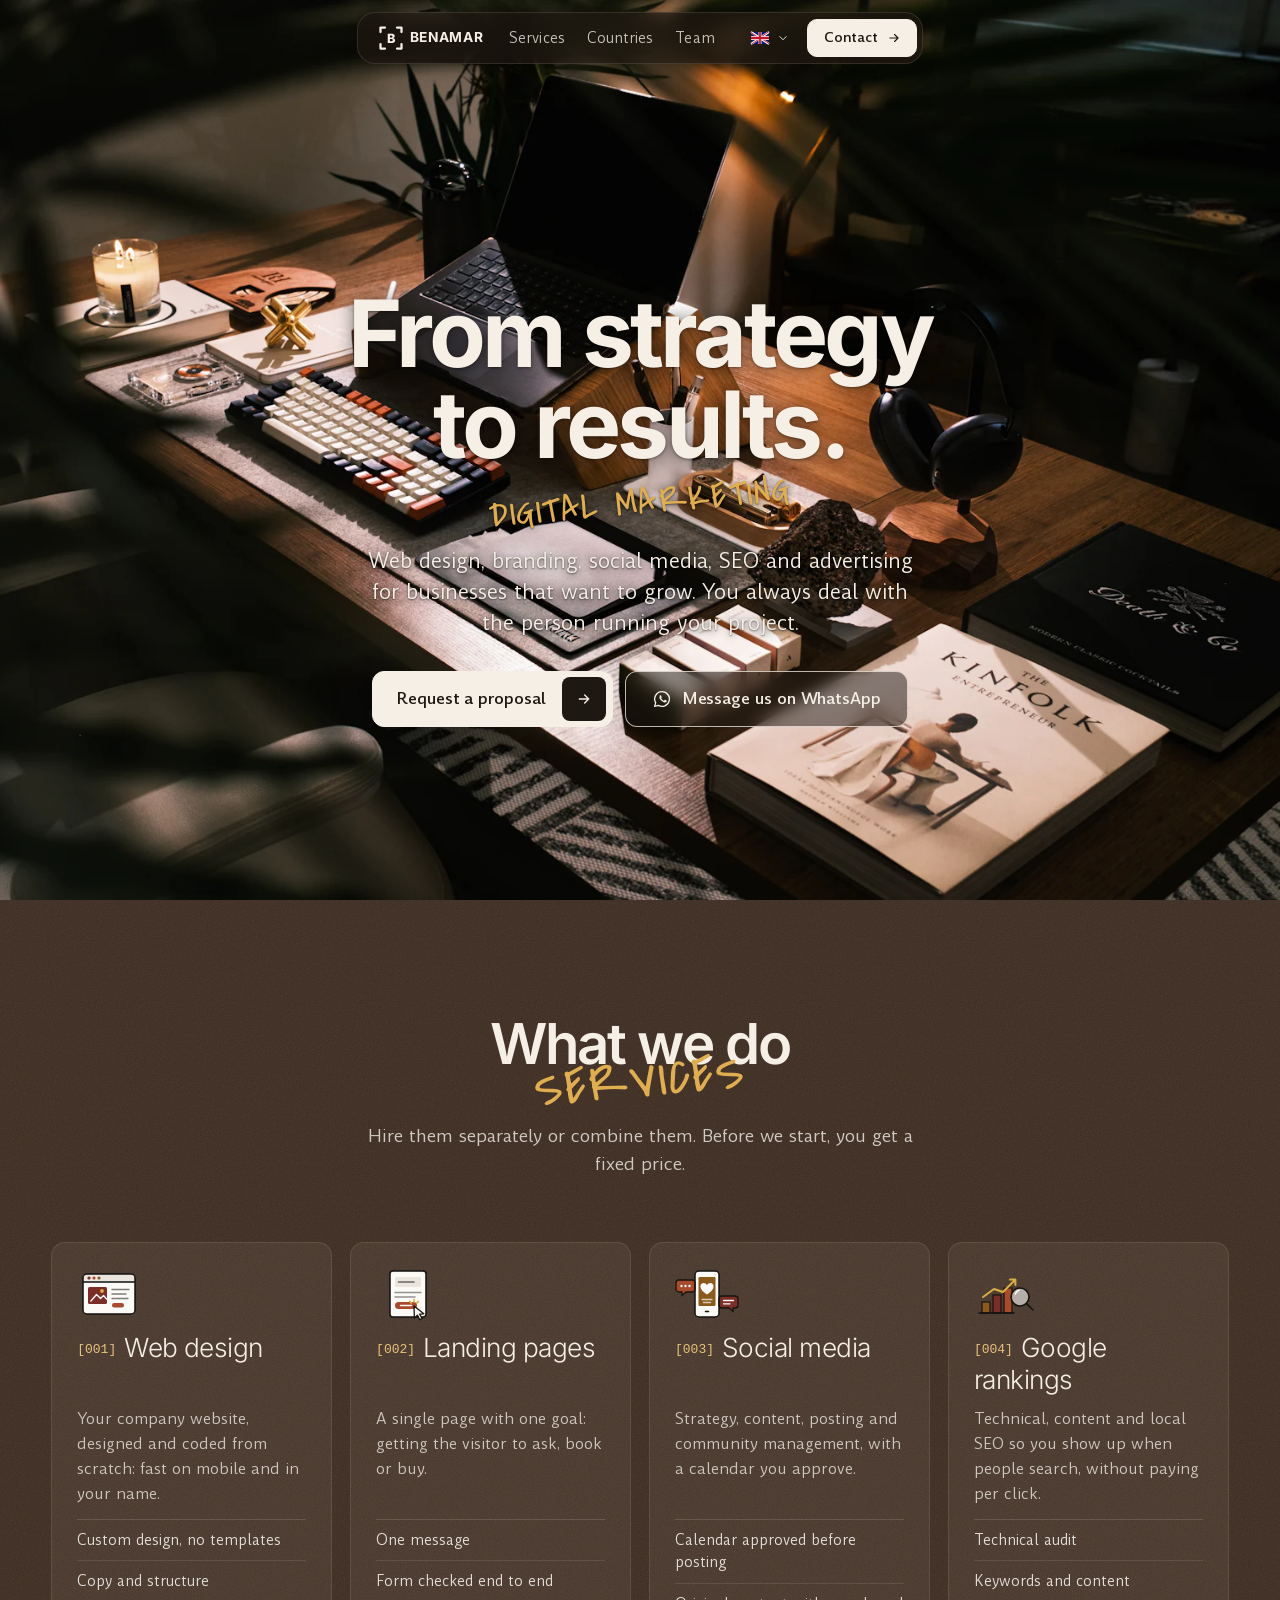
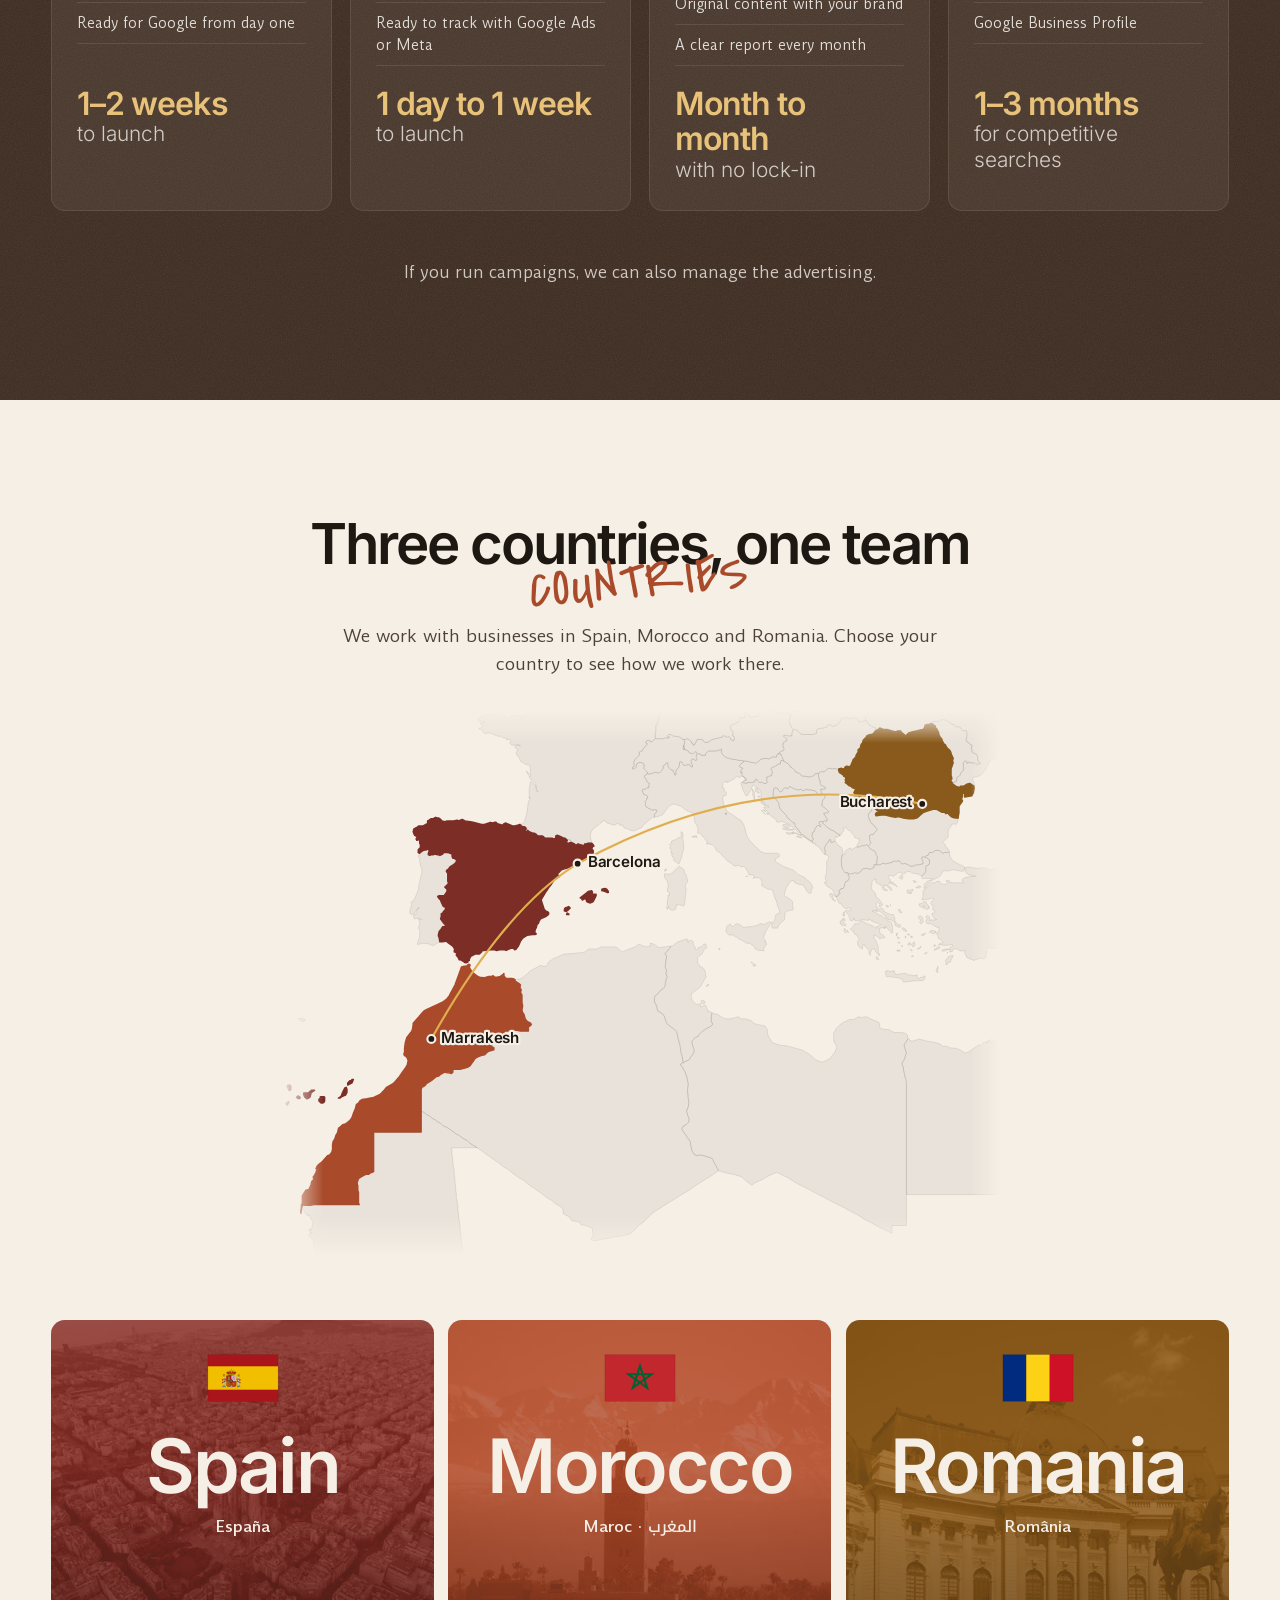
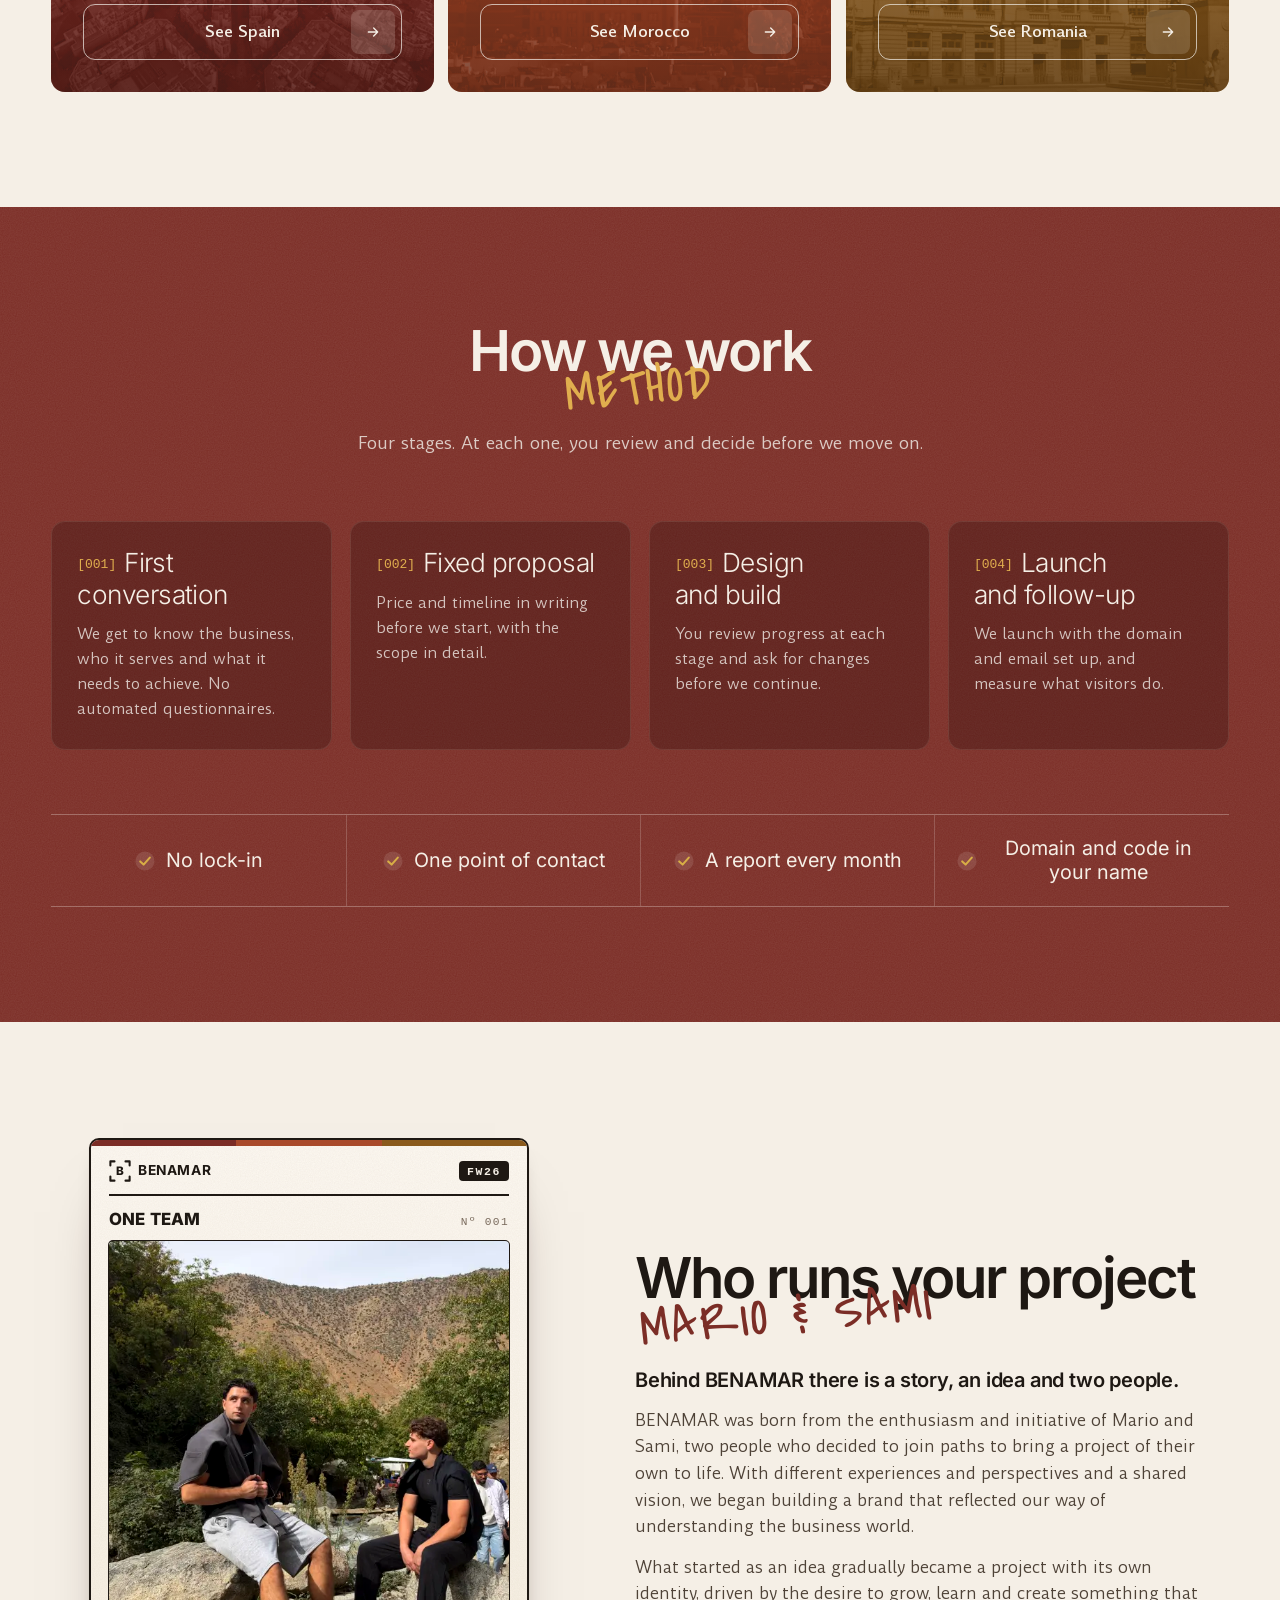
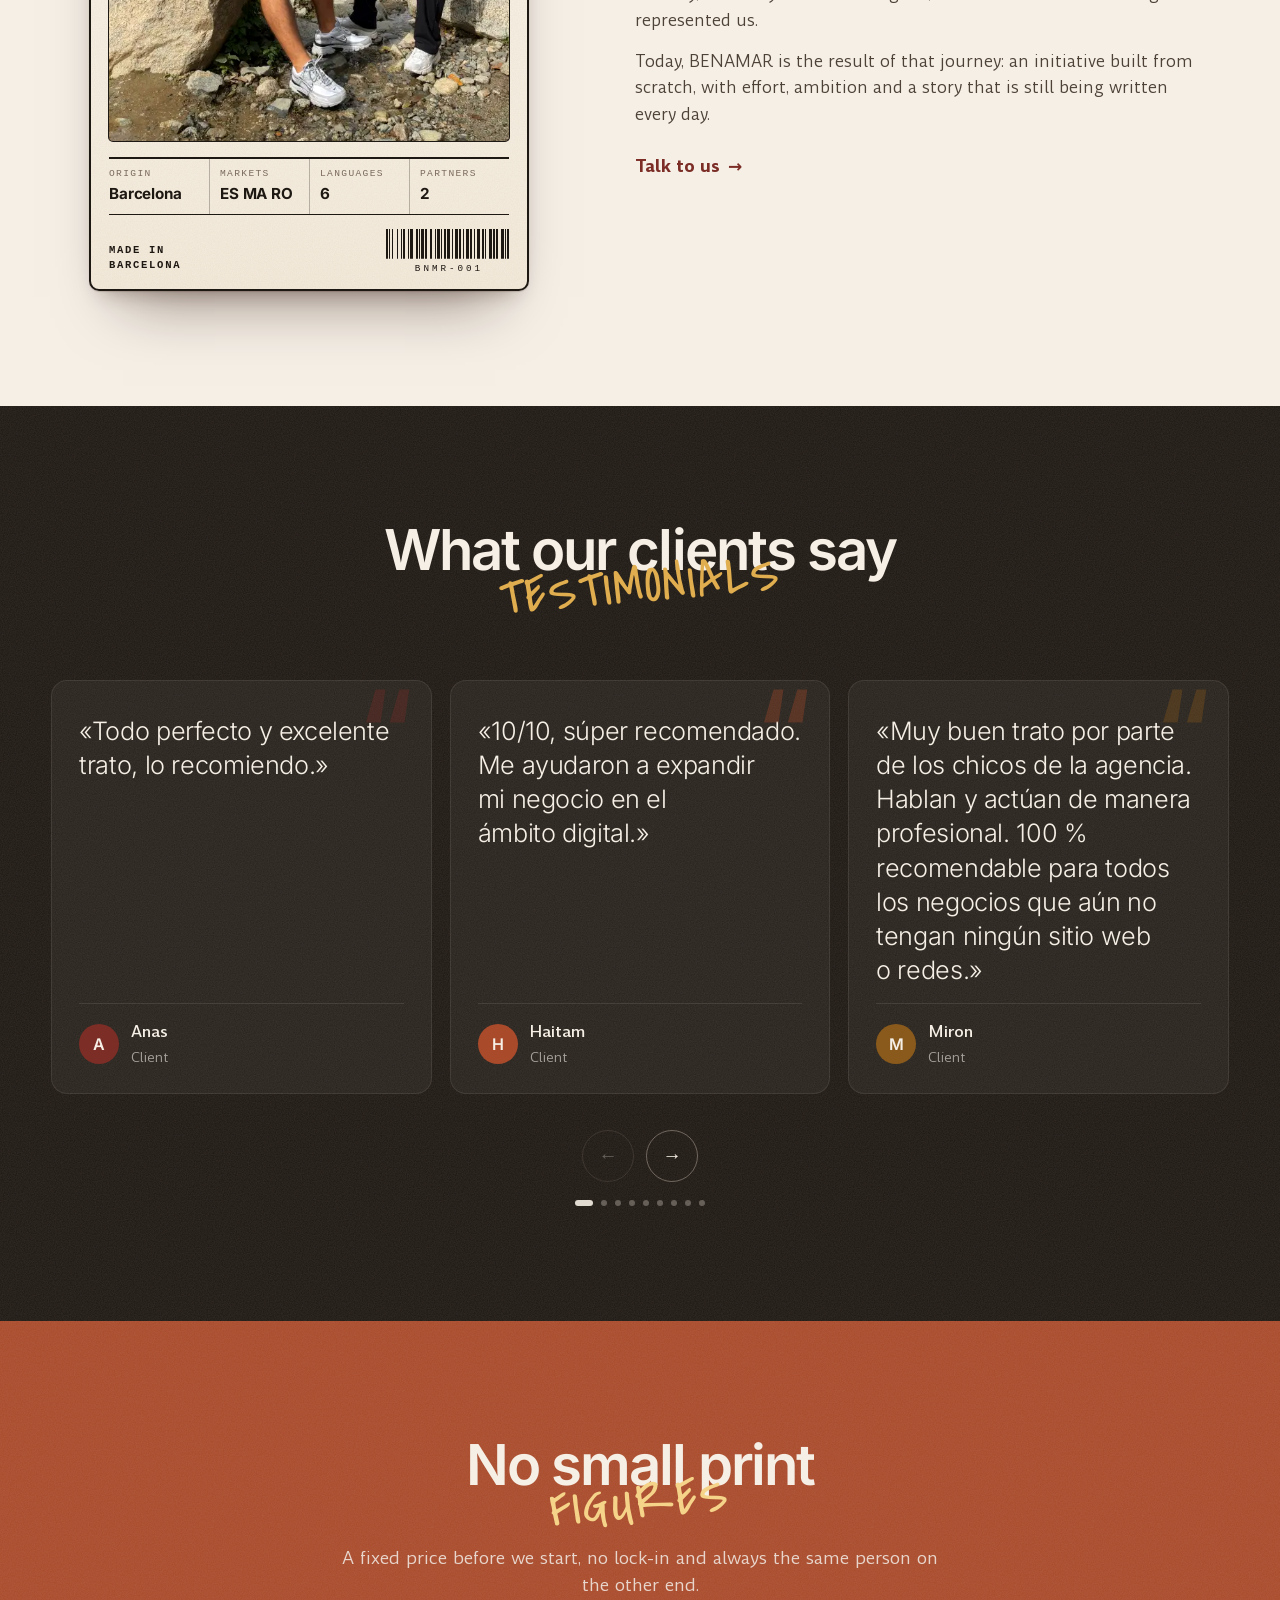
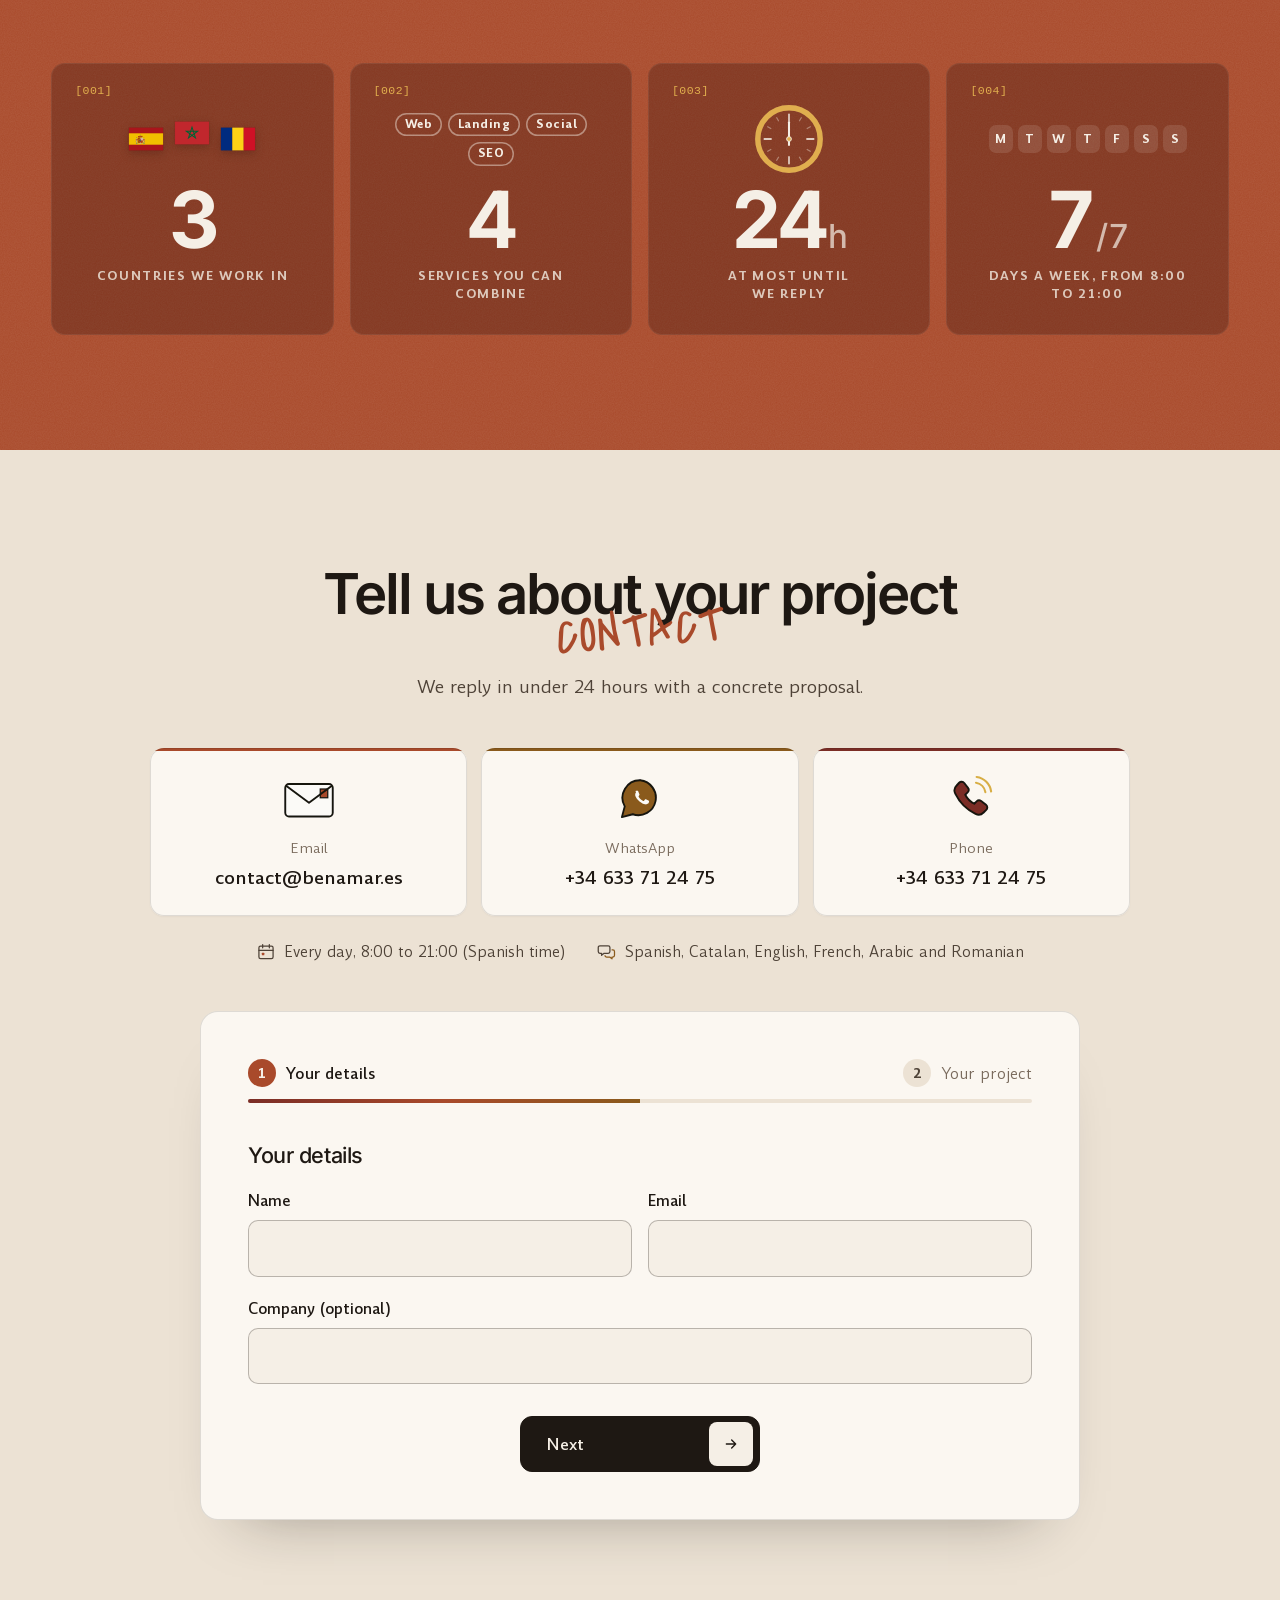
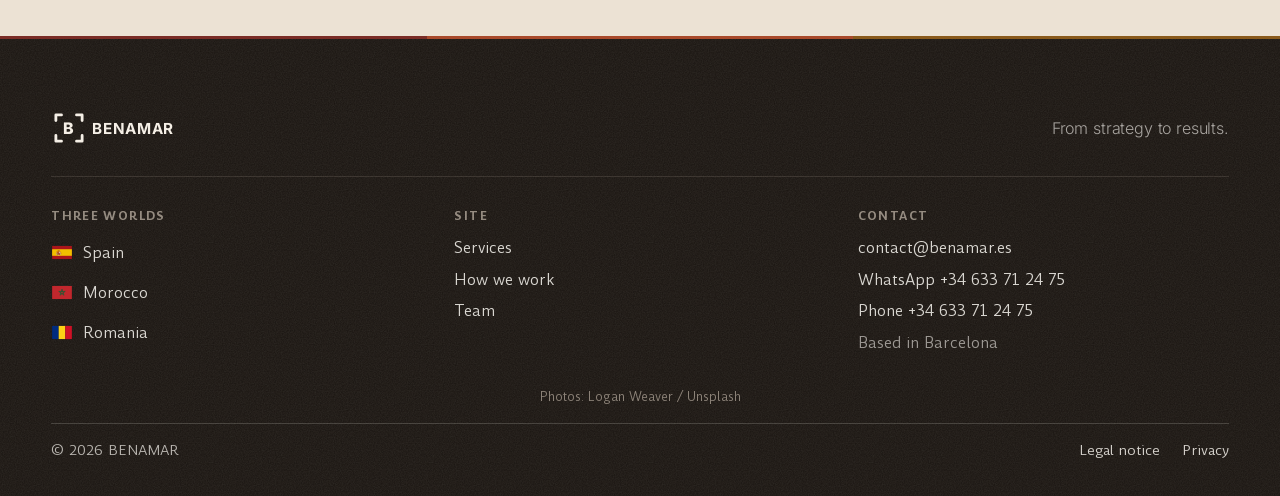
==== commit 5322b994: "Testimonios en carril, cifras en fichas, plazos, WhatsApp nuevo y canonical a benamar.es Co-Authored" ====
--- a/index.html
+++ b/index.html
@@ -5,16 +5,15 @@
   <meta name="viewport" content="width=device-width, initial-scale=1">
   <title>BENAMAR · Agencia de marketing digital en España, Marruecos y Rumanía</title>
   <meta name="description" content="Webs a medida, landing pages, redes sociales y posicionamiento en Google para negocios de España, Marruecos y Rumanía. Un solo interlocutor, precio cerrado y sin permanencia.">
-  <!-- Vista previa en GitHub Pages: al pasarla a benamar.es, cambiar canonical, og:url y og:image a https://benamar.es/ -->
-  <link rel="canonical" href="https://mariovalentinopavel.github.io/benamar/">
+  <link rel="canonical" href="https://benamar.es/">
   <meta name="theme-color" content="#F5EFE6">
   <meta property="og:type" content="website">
-  <meta property="og:url" content="https://mariovalentinopavel.github.io/benamar/">
+  <meta property="og:url" content="https://benamar.es/">
   <meta property="og:site_name" content="BENAMAR">
   <meta property="og:locale" content="es_ES">
   <meta property="og:title" content="BENAMAR · Agencia de marketing digital en España, Marruecos y Rumanía">
   <meta property="og:description" content="Diseño web, branding, redes sociales, SEO y publicidad. Un solo interlocutor, precio cerrado y sin permanencia.">
-  <meta property="og:image" content="https://mariovalentinopavel.github.io/benamar/assets/img/share.jpg">
+  <meta property="og:image" content="https://benamar.es/assets/img/share.jpg">
   <meta property="og:image:width" content="1200">
   <meta property="og:image:height" content="630">
   <meta name="twitter:card" content="summary_large_image">
@@ -23,7 +22,7 @@
   <link rel="preload" href="assets/fonts/amulya-400.woff2" as="font" type="font/woff2" crossorigin>
   <link rel="preload" href="assets/fonts/mano-latin.woff2" as="font" type="font/woff2" crossorigin>
   <link rel="preload" as="image" imagesrcset="assets/img/portada-900.webp 900w, assets/img/portada-1200.webp 1200w, assets/img/portada-1600.webp 1600w, assets/img/portada-2400.webp 2400w" imagesizes="100vw" fetchpriority="high">
-  <link rel="stylesheet" href="css/style.css?v=49">
+  <link rel="stylesheet" href="css/style.css?v=53">
   <script>document.documentElement.classList.add('js')</script>
   <script type="application/ld+json">
   {
@@ -35,7 +34,7 @@
     "logo": "https://benamar.es/favicon.svg",
     "description": "Agencia de marketing digital con base en Barcelona: diseño web, landing pages, redes sociales y posicionamiento en Google para negocios de España, Marruecos y Rumanía.",
     "email": "contact@benamar.es",
-    "telephone": "+34613441239",
+    "telephone": "+34633712475",
     "address": { "@type": "PostalAddress", "addressLocality": "Barcelona", "addressCountry": "ES" },
     "areaServed": [
       { "@type": "Country", "name": "España" },
@@ -142,7 +141,7 @@
         <p class="hero__sub" data-enter style="--i:2" data-i18n="hero_sub">Diseño web, branding, redes sociales, SEO y publicidad para negocios que quieren crecer. Usted trata siempre con quien lleva su proyecto.</p>
         <div class="hero__cta" data-enter style="--i:3">
           <a class="btn btn--light" href="#contacto" data-i18n="cta_main">Pedir una propuesta</a>
-          <a class="btn btn--paper" href="https://wa.me/34613441239?text=Hola%2C%20quiero%20pedir%20una%20propuesta." target="_blank" rel="noopener" data-i18n-attr="href:wa_href">
+          <a class="btn btn--paper" href="https://wa.me/34633712475?text=Hola%2C%20quiero%20pedir%20una%20propuesta." target="_blank" rel="noopener" data-i18n-attr="href:wa_href">
             <svg class="ico" viewBox="0 0 24 24" aria-hidden="true"><path d="M12 3.2a8.8 8.8 0 0 0-7.6 13.2L3.2 20.8l4.5-1.2A8.8 8.8 0 1 0 12 3.2Z" fill="none" stroke="currentColor" stroke-width="1.6" stroke-linejoin="round"/><path d="M9.1 7.9c.2-.4.4-.4.7-.4h.5c.2 0 .4 0 .6.5l.7 1.7c.1.2.1.4 0 .6l-.4.6c-.1.2-.2.3 0 .6.4.7 1 1.3 1.6 1.8.6.4 1 .6 1.3.7.2.1.4 0 .5-.1l.6-.8c.2-.2.4-.2.6-.1l1.6.8c.2.1.4.2.4.4 0 .6-.2 1.2-.6 1.5-.5.4-1.2.7-2 .5-1-.2-2.2-.7-3.5-1.8-1.4-1.2-2.3-2.6-2.6-3.4-.4-1-.1-2 .4-2.6Z" fill="currentColor"/></svg>
             <span data-i18n="cta_wa">Escribir por WhatsApp</span>
           </a>
@@ -178,7 +177,7 @@
             <li data-i18n="svc1_l2">Textos y estructura</li>
             <li data-i18n="svc1_l3">Preparada para Google desde el primer día</li>
           </ul>
-          <p class="svc__fact" data-i18n="svc1_fact"><strong>2–4 semanas</strong> hasta publicar</p>
+          <p class="svc__fact" data-i18n="svc1_fact"><strong>1–2 semanas</strong> hasta publicar</p>
         </article>
 
         <article class="svc" data-reveal style="--d: 1">
@@ -200,7 +199,7 @@
             <li data-i18n="svc2_l2">Formulario revisado de punta a punta</li>
             <li data-i18n="svc2_l3">Lista para medir con Google Ads o Meta</li>
           </ul>
-          <p class="svc__fact" data-i18n="svc2_fact"><strong>1–2 semanas</strong> hasta publicar</p>
+          <p class="svc__fact" data-i18n="svc2_fact"><strong>De 1 día a 1 semana</strong> hasta publicar</p>
         </article>
 
         <article class="svc" data-reveal style="--d: 2">
@@ -242,7 +241,7 @@
             <li data-i18n="svc4_l2">Palabras clave y contenido</li>
             <li data-i18n="svc4_l3">Ficha de Google Business</li>
           </ul>
-          <p class="svc__fact" data-i18n="svc4_fact"><strong>3–6 meses</strong> para búsquedas con competencia</p>
+          <p class="svc__fact" data-i18n="svc4_fact"><strong>1–3 meses</strong> para búsquedas con competencia</p>
         </article>
       </div>
       <p class="wrap services__note" data-i18n="services_note">Si lanza campañas, también podemos encargarnos de la publicidad.</p>
@@ -374,6 +373,27 @@
       </div>
       <div class="wrap testi__grid">
         <figure class="quote" data-reveal style="--d: 0; --c: var(--es)">
+          <blockquote lang="es"><p>«Todo perfecto y excelente trato, lo recomiendo.»</p></blockquote>
+          <figcaption class="quote__who">
+            <span class="quote__ini" aria-hidden="true">A</span>
+            <span><span class="quote__name">Anas</span><span class="quote__meta" data-i18n="test_client">Cliente</span></span>
+          </figcaption>
+        </figure>
+        <figure class="quote" data-reveal style="--d: 1; --c: var(--ma)">
+          <blockquote lang="es"><p>«10/10, súper recomendado. Me ayudaron a expandir mi negocio en el ámbito digital.»</p></blockquote>
+          <figcaption class="quote__who">
+            <span class="quote__ini" aria-hidden="true">H</span>
+            <span><span class="quote__name">Haitam</span><span class="quote__meta" data-i18n="test_client">Cliente</span></span>
+          </figcaption>
+        </figure>
+        <figure class="quote" data-reveal style="--d: 2; --c: var(--ro)">
+          <blockquote lang="es"><p>«Muy buen trato por parte de los chicos de la agencia. Hablan y actúan de manera profesional. 100 % recomendable para todos los negocios que aún no tengan ningún sitio web o redes.»</p></blockquote>
+          <figcaption class="quote__who">
+            <span class="quote__ini" aria-hidden="true">M</span>
+            <span><span class="quote__name">Miron</span><span class="quote__meta" data-i18n="test_client">Cliente</span></span>
+          </figcaption>
+        </figure>
+        <figure class="quote" data-reveal style="--d: 0; --c: var(--es)">
           <blockquote lang="es"><p>«Increíble trato y me han ayudado mucho, los mejores.»</p></blockquote>
           <figcaption class="quote__who">
             <span class="quote__ini" aria-hidden="true">J</span>
@@ -392,6 +412,27 @@
           <figcaption class="quote__who">
             <span class="quote__ini" aria-hidden="true">J</span>
             <span><span class="quote__name">Jorge</span><span class="quote__meta" data-i18n="test_client">Cliente</span></span>
+          </figcaption>
+        </figure>
+        <figure class="quote" data-reveal style="--d: 0; --c: var(--es)">
+          <blockquote lang="es"><p>«Buenísimo trato los chicos, están llevando las redes de mi trabajo y 10/10. ¡Recomendadísimo!»</p></blockquote>
+          <figcaption class="quote__who">
+            <span class="quote__ini" aria-hidden="true">L</span>
+            <span><span class="quote__name">Luiza</span><span class="quote__meta" data-i18n="test_client">Cliente</span></span>
+          </figcaption>
+        </figure>
+        <figure class="quote" data-reveal style="--d: 1; --c: var(--ma)">
+          <blockquote lang="es"><p>«Muy profesionales haciendo su trabajo, atención excelente y webs súper profesionales.»</p></blockquote>
+          <figcaption class="quote__who">
+            <span class="quote__ini" aria-hidden="true">F</span>
+            <span><span class="quote__name">Francy</span><span class="quote__meta" data-i18n="test_client">Cliente</span></span>
+          </figcaption>
+        </figure>
+        <figure class="quote" data-reveal style="--d: 2; --c: var(--ro)">
+          <blockquote lang="es"><p>«Todo perfecto. Excelentes profesionales.»</p></blockquote>
+          <figcaption class="quote__who">
+            <span class="quote__ini" aria-hidden="true">Z</span>
+            <span><span class="quote__name">Zsuzsanna</span><span class="quote__meta" data-i18n="test_client">Cliente</span></span>
           </figcaption>
         </figure>
       </div>
@@ -447,25 +488,25 @@
           </a>
         </li>
         <li>
-          <a class="channel channel--wa" href="https://wa.me/34613441239" target="_blank" rel="noopener">
+          <a class="channel channel--wa" href="https://wa.me/34633712475" target="_blank" rel="noopener">
             <svg class="channel__ico ill" viewBox="0 0 48 40" aria-hidden="true">
               <path d="M24 5a14 14 0 0 0-12.2 20.9L9.5 34.5l8.7-2.3A14 14 0 1 0 24 5Z" fill="#8A5A1C"/>
               <path transform="translate(9 4) scale(1.25)" d="M9.1 7.9c.2-.4.4-.4.7-.4h.5c.2 0 .4 0 .6.5l.7 1.7c.1.2.1.4 0 .6l-.4.6c-.1.2-.2.3 0 .6.4.7 1 1.3 1.6 1.8.6.4 1 .6 1.3.7.2.1.4 0 .5-.1l.6-.8c.2-.2.4-.2.6-.1l1.6.8c.2.1.4.2.4.4 0 .6-.2 1.2-.6 1.5-.5.4-1.2.7-2 .5-1-.2-2.2-.7-3.5-1.8-1.4-1.2-2.3-2.6-2.6-3.4-.4-1-.1-2 .4-2.6Z" fill="#FBFAF7"/>
               <path class="ink" pathLength="1" d="M24 5a14 14 0 0 0-12.2 20.9L9.5 34.5l8.7-2.3A14 14 0 1 0 24 5Z" fill="none" stroke="#16140F" stroke-width="1.5" stroke-linecap="round" stroke-linejoin="round" filter="url(#tinta)"/>
             </svg>
             <span class="channel__k">WhatsApp</span>
-            <span class="channel__v">+34 613 44 12 39<span class="vh" data-i18n="newtab"> (se abre en una pestaña nueva)</span></span>
+            <span class="channel__v">+34 633 71 24 75<span class="vh" data-i18n="newtab"> (se abre en una pestaña nueva)</span></span>
           </a>
         </li>
         <li>
-          <a class="channel channel--tel" href="tel:+34613441239">
+          <a class="channel channel--tel" href="tel:+34633712475">
             <svg class="channel__ico ill" viewBox="0 0 48 40" aria-hidden="true">
               <path d="M14.5 7c1.2-1.2 3.1-1.1 4.1.2l3 3.9c.8 1.1.7 2.6-.3 3.6l-1.9 1.9c1.6 3.1 4.1 5.6 7.2 7.2l1.9-1.9c1-1 2.5-1.1 3.6-.3l3.9 3c1.3 1 1.4 2.9.2 4.1l-2.1 2.1c-1.7 1.7-4.3 2.2-6.5 1.1-7.4-3.6-12.6-8.8-16.2-16.2-1.1-2.2-.6-4.8 1.1-6.5Z" fill="#7B2D26"/>
               <path class="ink" pathLength="1" d="M14.5 7c1.2-1.2 3.1-1.1 4.1.2l3 3.9c.8 1.1.7 2.6-.3 3.6l-1.9 1.9c1.6 3.1 4.1 5.6 7.2 7.2l1.9-1.9c1-1 2.5-1.1 3.6-.3l3.9 3c1.3 1 1.4 2.9.2 4.1l-2.1 2.1c-1.7 1.7-4.3 2.2-6.5 1.1-7.4-3.6-12.6-8.8-16.2-16.2-1.1-2.2-.6-4.8 1.1-6.5Z" fill="none" stroke="#16140F" stroke-width="1.5" stroke-linecap="round" stroke-linejoin="round" filter="url(#tinta)"/>
               <path class="ink" pathLength="1" d="M28 7a9 9 0 0 1 7.5 7.5M28.5 2.4a13.5 13.5 0 0 1 11.6 11.6" fill="none" stroke="#D8AE45" stroke-width="1.7" stroke-linecap="round"/>
             </svg>
             <span class="channel__k" data-i18n="c_phone">Teléfono</span>
-            <span class="channel__v">+34 613 44 12 39</span>
+            <span class="channel__v">+34 633 71 24 75</span>
           </a>
         </li>
       </ul>
@@ -537,7 +578,7 @@
             <p class="form__fallback-h" data-i18n="fail_h">No hemos podido enviarla desde aquí.</p>
             <p data-i18n="fail_p">Su mensaje ya está escrito: envíelo con un clic por WhatsApp o por email.</p>
             <div class="form__fallback-cta">
-              <a class="btn" href="https://wa.me/34613441239" target="_blank" rel="noopener" data-fb-wa data-i18n="fail_wa">Enviar por WhatsApp</a>
+              <a class="btn" href="https://wa.me/34633712475" target="_blank" rel="noopener" data-fb-wa data-i18n="fail_wa">Enviar por WhatsApp</a>
               <a class="btn btn--ghost" href="mailto:contact@benamar.es" data-fb-mail data-i18n="fail_mail">Enviar por email</a>
             </div>
           </div>
@@ -578,8 +619,8 @@
           <h2 class="ftr__h" id="ftr-contacto" data-i18n="ftr_contact">Contacto</h2>
           <ul>
             <li><a href="mailto:contact@benamar.es">contact@benamar.es</a></li>
-            <li><a href="https://wa.me/34613441239" target="_blank" rel="noopener">WhatsApp +34 613 44 12 39<span class="vh" data-i18n="newtab"> (se abre en una pestaña nueva)</span></a></li>
-            <li><a href="tel:+34613441239"><span data-i18n="c_phone">Teléfono</span> +34 613 44 12 39</a></li>
+            <li><a href="https://wa.me/34633712475" target="_blank" rel="noopener">WhatsApp +34 633 71 24 75<span class="vh" data-i18n="newtab"> (se abre en una pestaña nueva)</span></a></li>
+            <li><a href="tel:+34633712475"><span data-i18n="c_phone">Teléfono</span> +34 633 71 24 75</a></li>
             <li class="ftr__muted" data-i18n="ftr_base">Base en Barcelona</li>
           </ul>
         </section>
@@ -596,7 +637,7 @@
     </div>
   </footer>
 
-  <a class="wa-float" href="https://wa.me/34613441239?text=Hola%2C%20quiero%20pedir%20una%20propuesta." target="_blank" rel="noopener" aria-label="Escribir por WhatsApp" data-i18n-attr="href:wa_href;aria-label:cta_wa" data-wa-float>
+  <a class="wa-float" href="https://wa.me/34633712475?text=Hola%2C%20quiero%20pedir%20una%20propuesta." target="_blank" rel="noopener" aria-label="Escribir por WhatsApp" data-i18n-attr="href:wa_href;aria-label:cta_wa" data-wa-float>
     <svg class="wa-float__ico" viewBox="0 0 24 24" aria-hidden="true"><path d="M12 3.2a8.8 8.8 0 0 0-7.6 13.2L3.2 20.8l4.5-1.2A8.8 8.8 0 1 0 12 3.2Z" fill="none" stroke="currentColor" stroke-width="1.6" stroke-linejoin="round"/><path d="M9.1 7.9c.2-.4.4-.4.7-.4h.5c.2 0 .4 0 .6.5l.7 1.7c.1.2.1.4 0 .6l-.4.6c-.1.2-.2.3 0 .6.4.7 1 1.3 1.6 1.8.6.4 1 .6 1.3.7.2.1.4 0 .5-.1l.6-.8c.2-.2.4-.2.6-.1l1.6.8c.2.1.4.2.4.4 0 .6-.2 1.2-.6 1.5-.5.4-1.2.7-2 .5-1-.2-2.2-.7-3.5-1.8-1.4-1.2-2.3-2.6-2.6-3.4-.4-1-.1-2 .4-2.6Z" fill="currentColor"/></svg>
     <span class="wa-float__l" data-i18n="cta_wa">Escribir por WhatsApp</span>
   </a>
@@ -614,9 +655,9 @@
     <symbol id="star" viewBox="0 0 24 24"><path d="m12 2.8 2.8 5.9 6.4.8-4.7 4.4 1.2 6.4L12 17.2l-5.7 3.1 1.2-6.4-4.7-4.4 6.4-.8Z"/></symbol>
   </svg>
 
-  <script src="js/lang.js?v=14" defer></script>
+  <script src="js/lang.js?v=16" defer></script>
   <script src="js/i18n.js?v=6" data-site="benamar" data-base="es" data-langs="es,ca,en,fr,ro" defer></script>
-  <script src="js/main.js?v=16" defer></script>
+  <script src="js/main.js?v=18" defer></script>
   <script>setTimeout(function () { var h = document.querySelector('.hero'); if (h) h.classList.add('is-in'); }, 2000);</script>
 </body>
 </html>
--- a/css/style.css
+++ b/css/style.css
@@ -2065,7 +2065,7 @@
 /* La foto, a sangre dentro de un filete de tinta; recorte cerca de los dos (la original tiene mucho paisaje) */
 .team__foto { position: relative; margin: 0; border-radius: 4px; overflow: hidden; background: #2A2520; box-shadow: 0 0 0 1px var(--ink); }
 .team__recorte { display: block; overflow: hidden; aspect-ratio: 4 / 5; }
-.team__foto img { display: block; width: 100%; height: 100%; object-fit: cover; scale: 1.35; transform-origin: 42% 88%; filter: saturate(1.08) contrast(1.03); transition: scale .8s var(--ease-out); background: var(--lq, none) center / cover no-repeat; }
+.team__foto img { display: block; width: 100%; height: 100%; object-fit: cover; scale: 1.22; transform-origin: 54% 88%; filter: saturate(1.08) contrast(1.03); transition: scale .8s var(--ease-out); background: var(--lq, none) center / cover no-repeat; }
 /* Ficha técnica: cuatro columnas separadas por filos; en etiquetas estrechas, dos por dos */
 .etiqueta__datos { display: grid; grid-template-columns: repeat(4, minmax(0, 1fr)); margin: 16px 0 0; border-top: 2px solid var(--ink); border-bottom: 1px solid var(--ink); }
 .etiqueta__datos > div { min-width: 0; padding: 10px 6px 11px 10px; border-left: 1px solid var(--line-2); }
@@ -2096,7 +2096,7 @@
 .js .team__card[data-reveal].is-in .etiqueta__barras { clip-path: inset(0); }
 @media (hover: hover) and (pointer: fine) {
   .team__card:hover .etiqueta { translate: 0 -6px; box-shadow: 0 2px 2px rgba(40, 14, 6, .14), 0 18px 28px -14px rgba(40, 14, 6, .36), 0 54px 70px -38px rgba(40, 14, 6, .55); }
-  .team__card:hover .team__foto img { scale: 1.4; }
+  .team__card:hover .team__foto img { scale: 1.26; }
   .team__card:hover .etiqueta__codigo::after { animation: etiqueta-escaner 1.3s var(--ease-io) .1s 1; }
 }
 /* Texto: título con «Mario & Sami», la primera frase como entrada y el enlace */
@@ -2200,3 +2200,50 @@
 @supports (animation-timeline: scroll()) { .hero__bg img { will-change: translate; } }
 /* Con la portada fuera de la pantalla, la marca en relieve no se dibuja (conserva su hueco) */
 .marca3d.is-fuera { content-visibility: hidden; }
+
+/* Testimonios en carril también en escritorio (17-11-2026): tres a la vista, flechas y puntos */
+.rail-nav { display: none; }
+@media (min-width: 760px) {
+  .testi__grid {
+    grid-template-columns: none; grid-auto-flow: column; grid-auto-columns: calc((100% - 36px) / 3);
+    overflow-x: auto; overscroll-behavior-x: contain; scroll-snap-type: x mandatory; scrollbar-width: none; padding-block: 4px 8px;
+  }
+  .testi__grid::-webkit-scrollbar { display: none; }
+  .testi__grid > * { scroll-snap-align: start; min-width: 0; }
+  html.js .testi__grid > [data-reveal] { opacity: 1; translate: none; }
+  .rail-nav { display: flex; justify-content: center; gap: 12px; margin-top: 28px; }
+  .rail-nav__b { width: 52px; height: 52px; border-radius: 50%; border: 1px solid rgba(243, 230, 214, .35); background: transparent; color: var(--paper); font: 500 1.2rem/1 "Inter", sans-serif; cursor: pointer; transition: background .25s, color .25s, opacity .25s, border-color .25s; }
+  .rail-nav__b:disabled { opacity: .3; cursor: default; }
+  .rail-dots { display: flex; justify-content: center; gap: 8px; margin-top: 18px; color: var(--paper); }
+  .rail-dots i { width: 6px; height: 6px; border-radius: 3px; background: currentColor; opacity: .3; transition: width .3s var(--ease-out), opacity .3s var(--ease-out); }
+  .rail-dots i.is-on { width: 18px; opacity: .9; }
+}
+@media (min-width: 760px) and (max-width: 1099px) { .testi__grid { grid-auto-columns: calc((100% - 18px) / 2); max-width: none; } }
+@media (hover: hover) and (pointer: fine) { .rail-nav__b:not(:disabled):hover { background: var(--paper); color: var(--ink); border-color: var(--paper); } }
+
+/* Cifras como las fichas de «Cómo trabajamos» (17-11-2026): ficha oscura translúcida de 14 px, índice [001]
+   en dorado monoespaciado y texto crema. Sustituye a los carteles de papel con cinta. */
+html .stats .stat, html .stats .stat:nth-child(n), html .stats .stat.is-in {
+  background: rgba(28, 6, 4, .26); border-radius: 14px; outline: 0; rotate: 0deg; color: var(--paper);
+  box-shadow: inset 0 0 0 1px rgba(243, 230, 214, .08);
+}
+html .stats .stat::before { content: none; }
+html .stats .stat::after, html .stats .stat:hover::after, html .stats .stat.is-in::after {
+  content: "[" counter(cartel, decimal-leading-zero) "]"; content: "[0" counter(cartel, decimal-leading-zero) "]";
+  inset: 22px auto auto 24px; padding: 0; border: 0; font: 500 .72rem/1 var(--mono); letter-spacing: .04em; color: var(--gold);
+}
+.stats .stat__n strong, .stats .stat__u { text-shadow: none; }
+.stats .stat__n { color: var(--paper); }
+.stats .stat__u { color: var(--paper); opacity: .7; }
+.stats .stat__l { color: rgba(245, 239, 230, .78); }
+.stats .stat__viz--chips i { background: transparent; color: var(--paper); box-shadow: inset 0 0 0 1.5px rgba(245, 239, 230, .45); }
+.stats .ring__bg { stroke: rgba(245, 239, 230, .14); }
+.stats .ring__fg { stroke: var(--gold); }
+.stats .ring__marcas line { stroke: rgba(245, 239, 230, .4); }
+.stats .ring__marcas .ring__m { stroke: rgba(245, 239, 230, .8); }
+.stats .ring__aguja line { stroke: var(--paper); }
+.stats .ring__aguja circle { fill: var(--gold); stroke: var(--paper); }
+.stats .stat__viz--days i { background: rgba(245, 239, 230, .12); color: var(--paper); box-shadow: none; }
+@media (hover: hover) and (pointer: fine) {
+  html .stats .stat:hover, html .stats .stat.is-in:hover { rotate: 0deg; translate: 0 -4px; box-shadow: inset 0 0 0 1px rgba(243, 230, 214, .14), 0 26px 44px -28px rgba(15, 8, 4, .75); }
+}
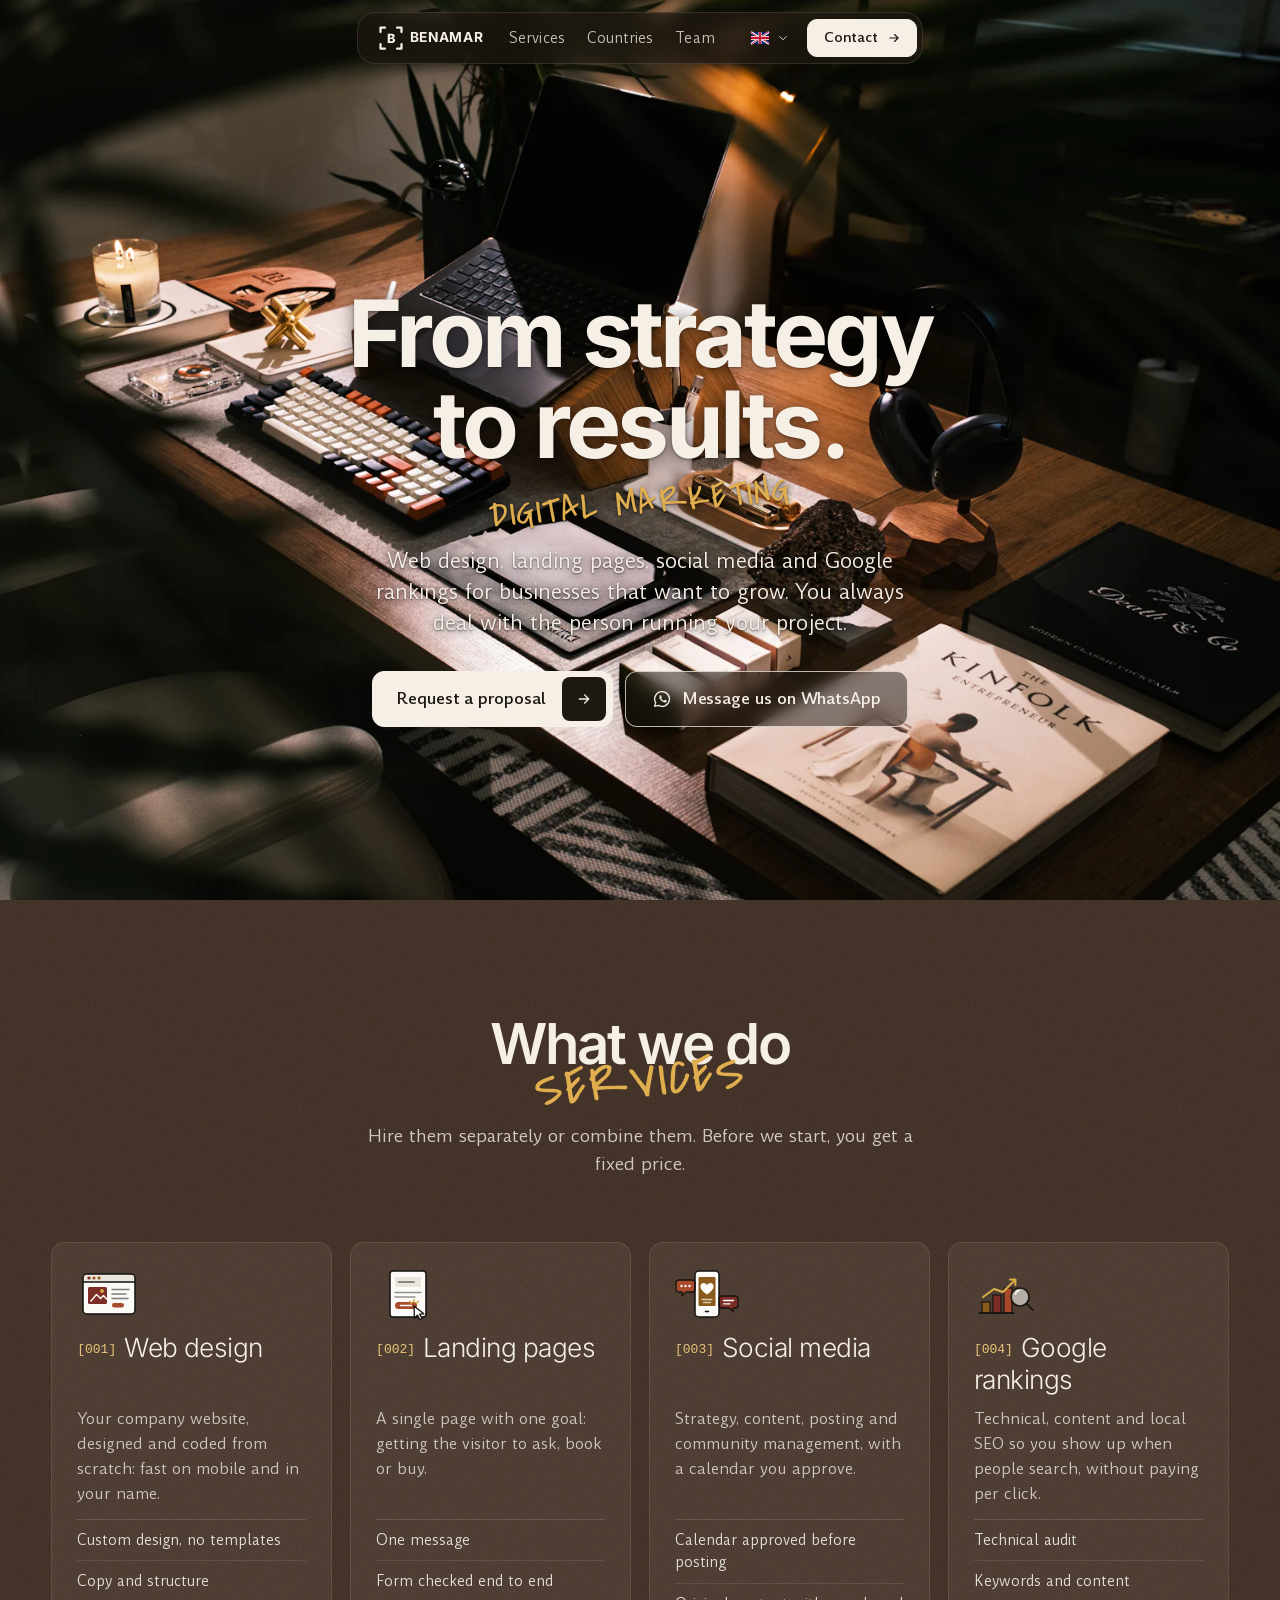
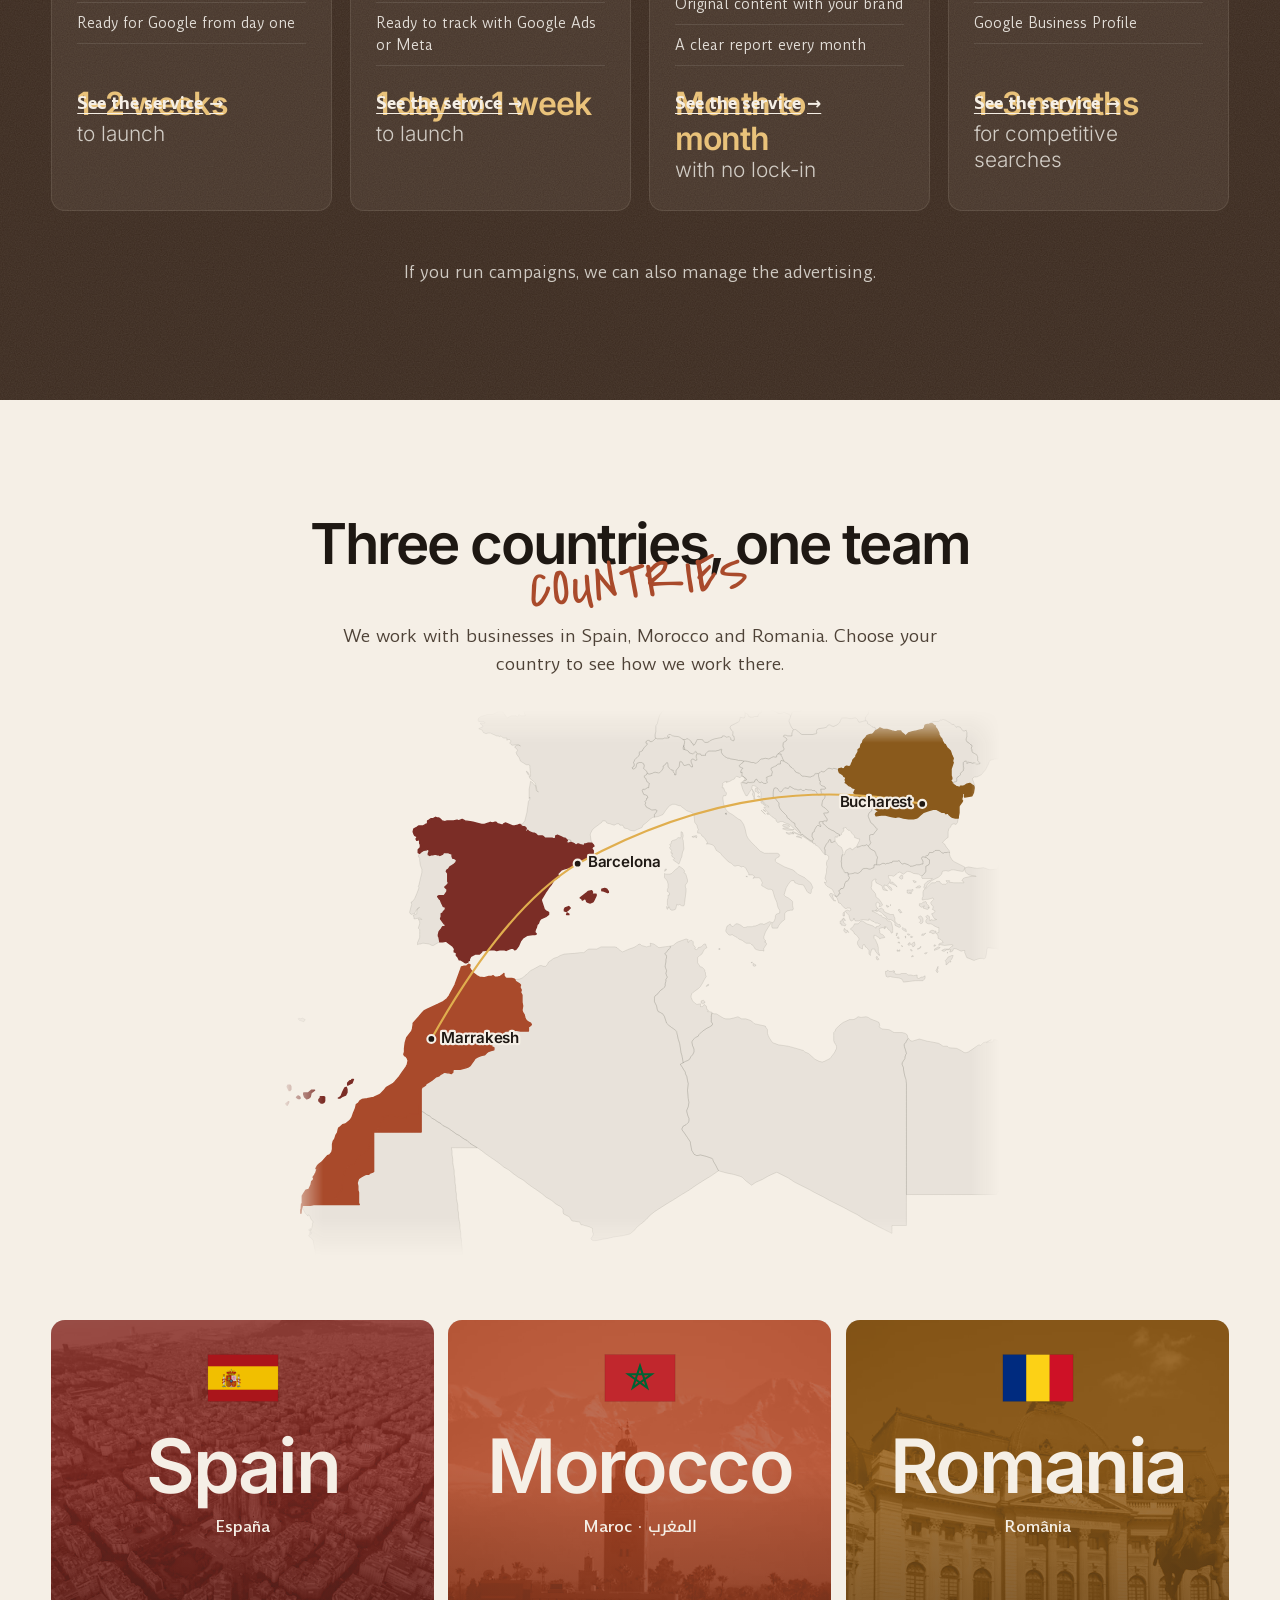
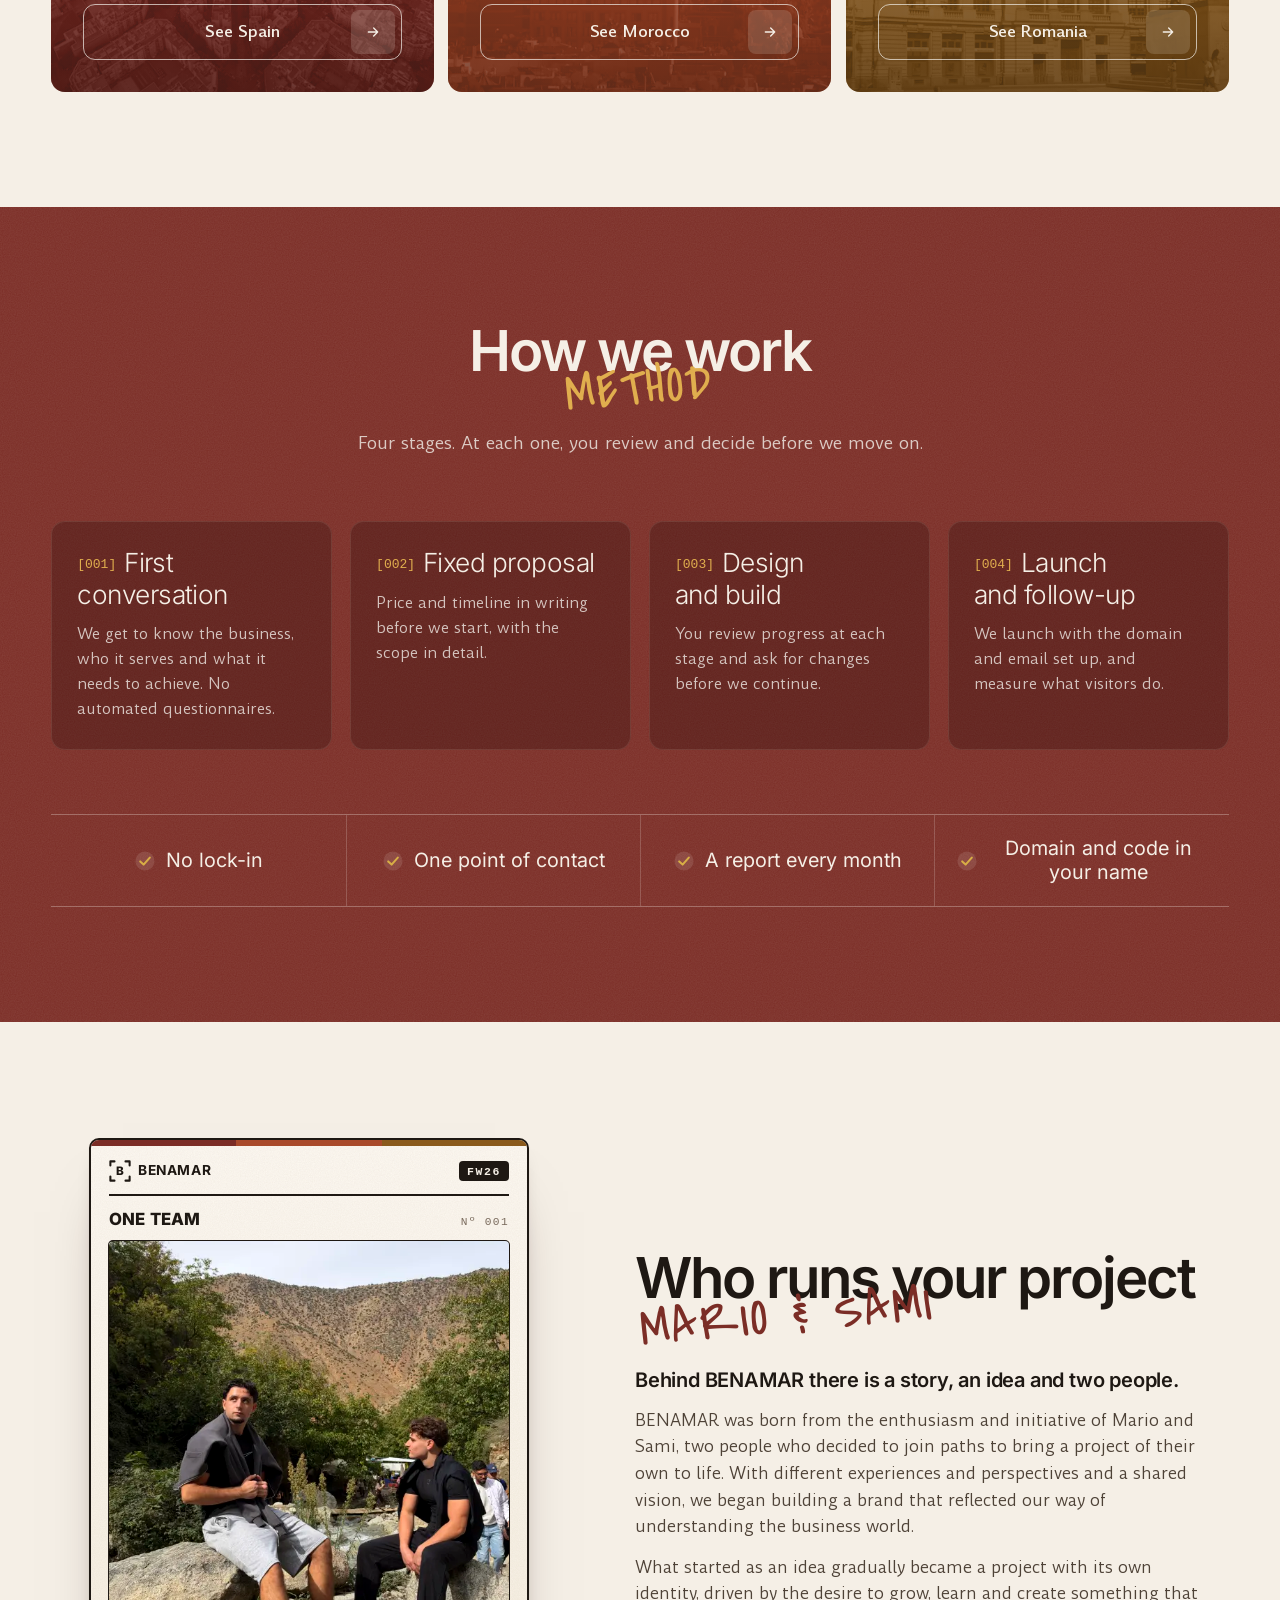
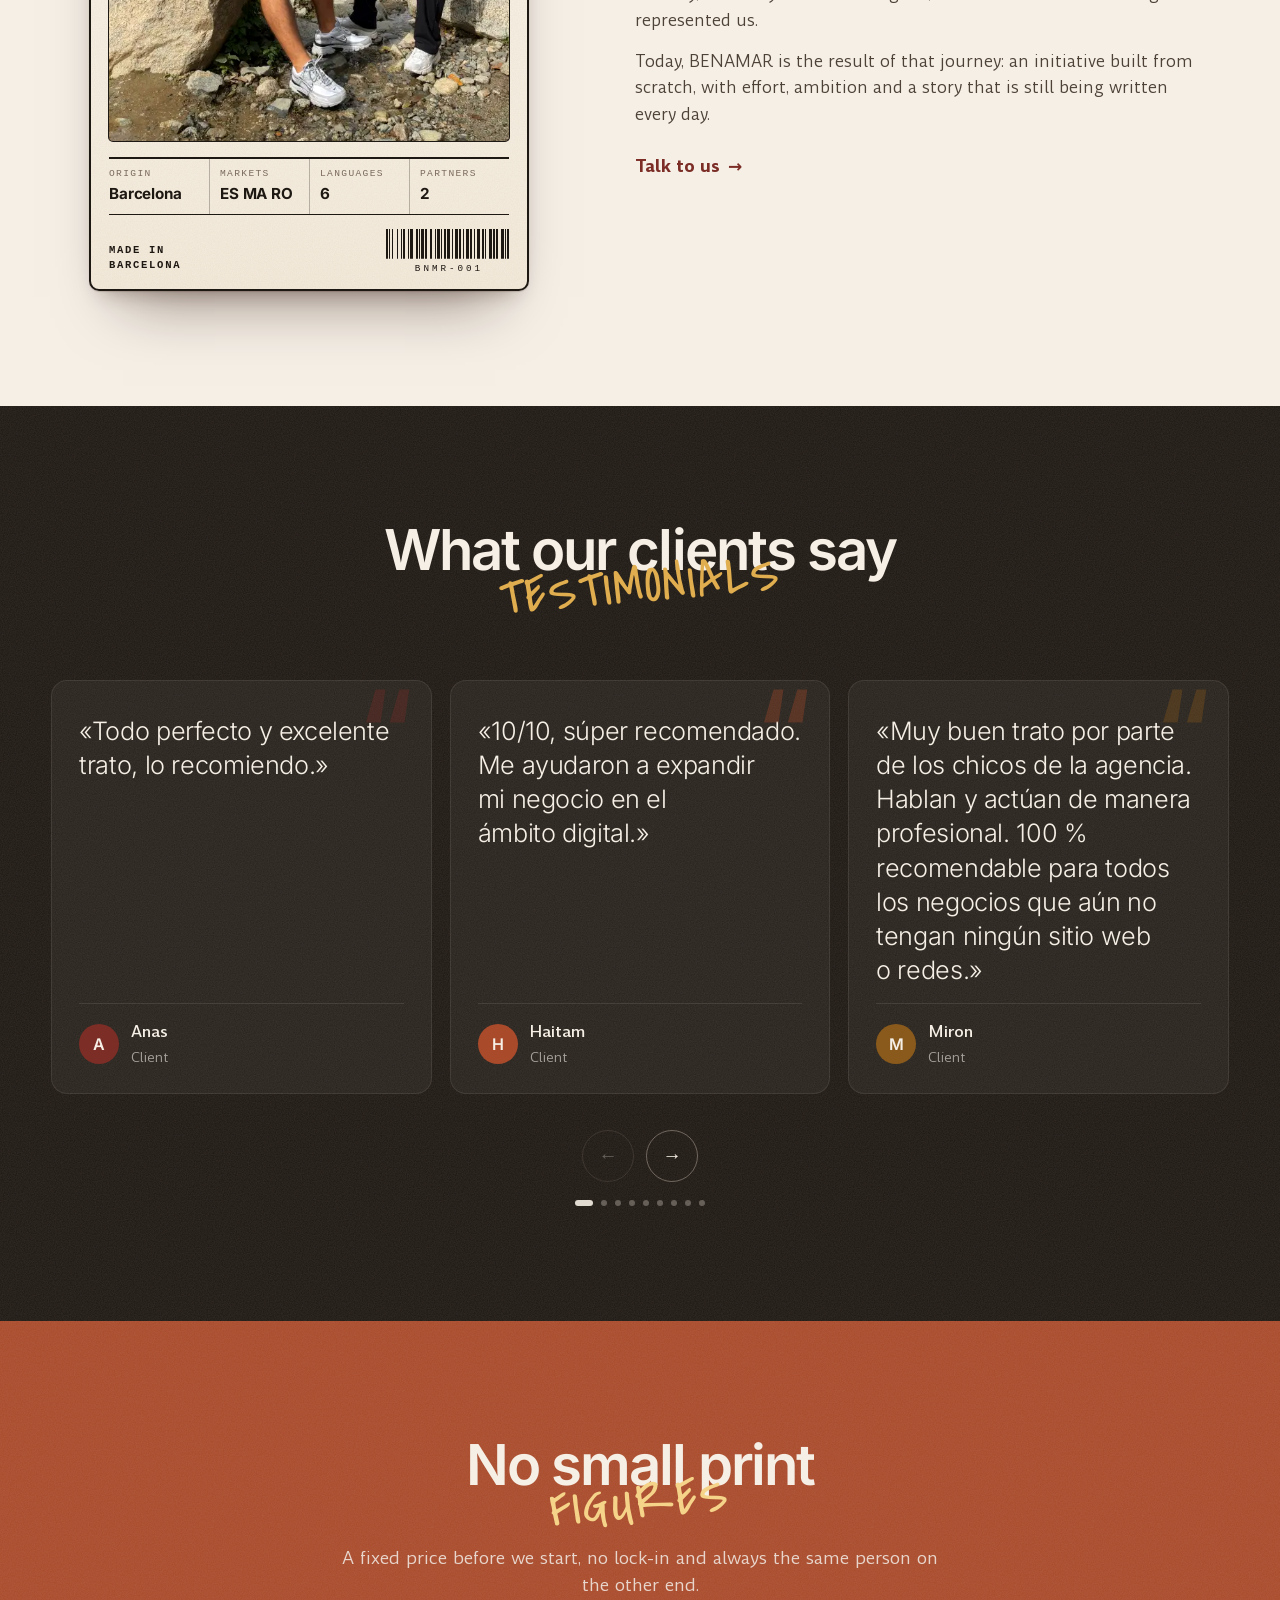
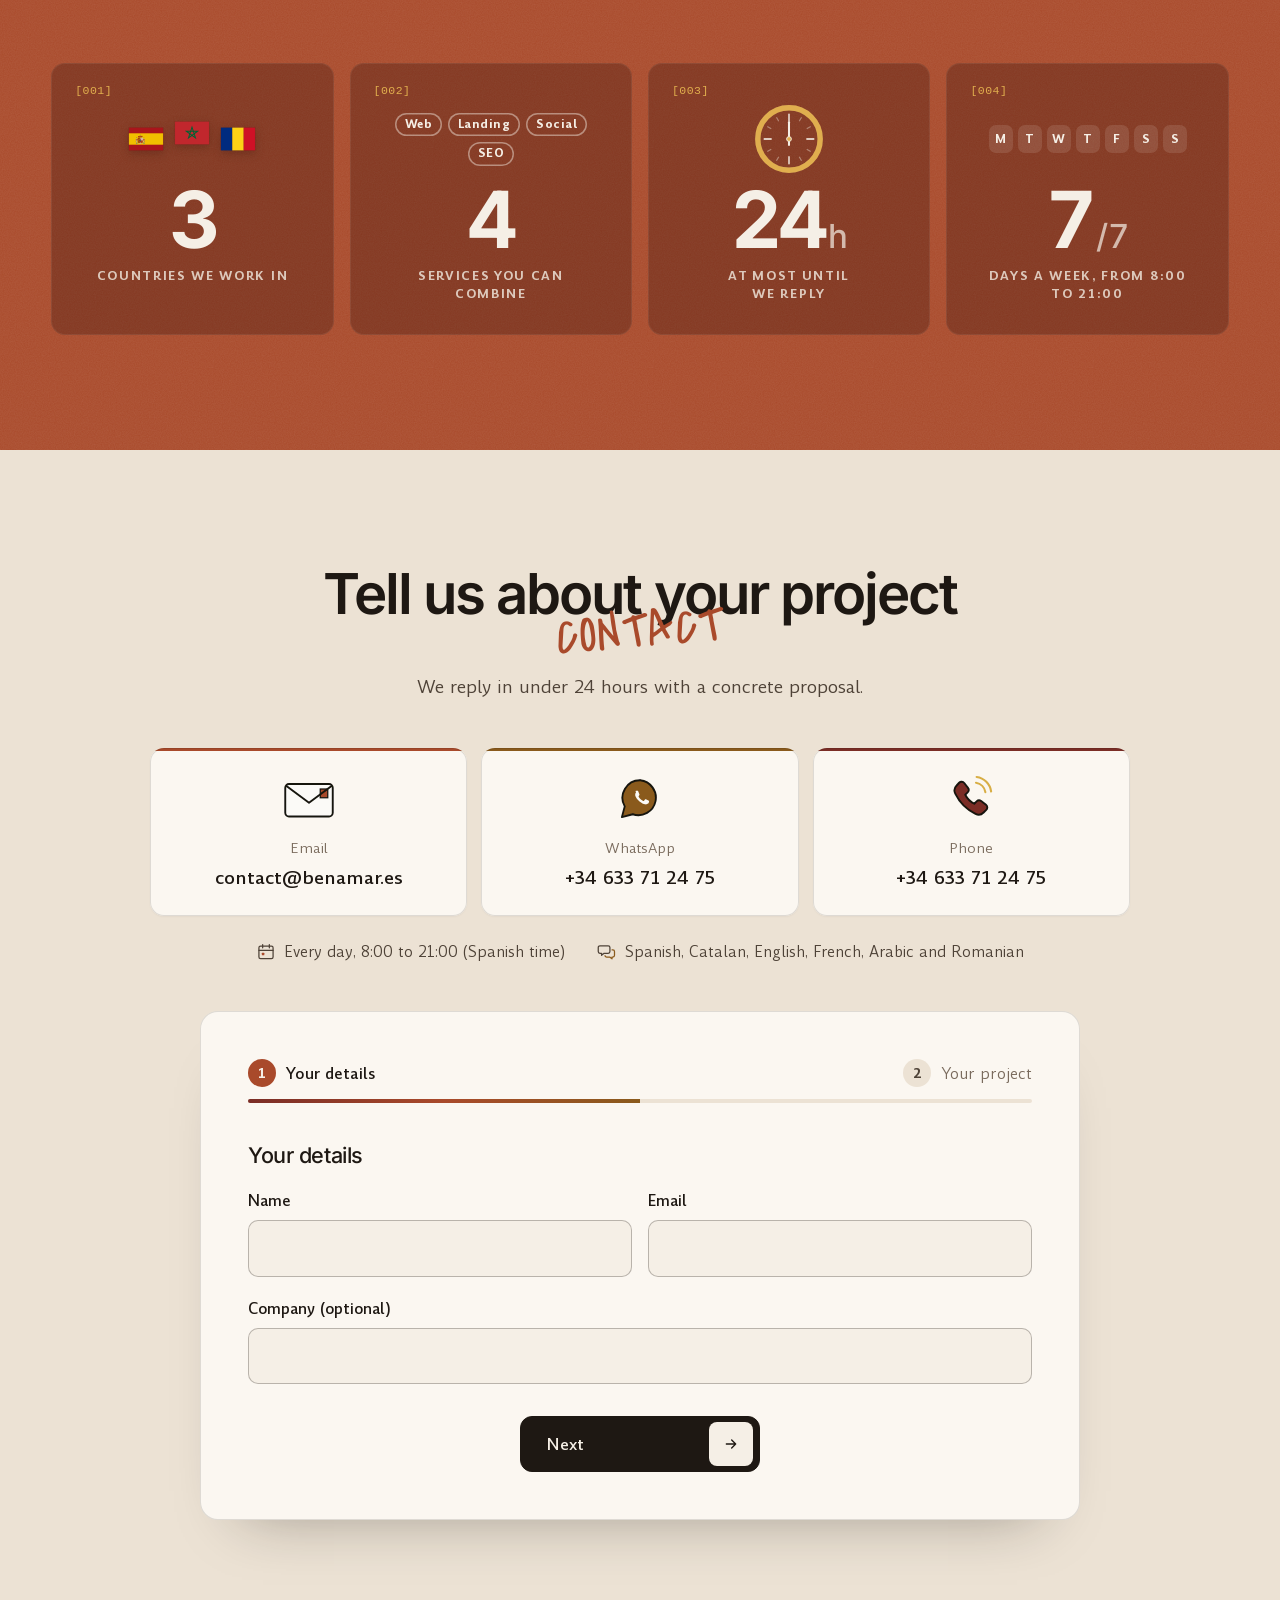
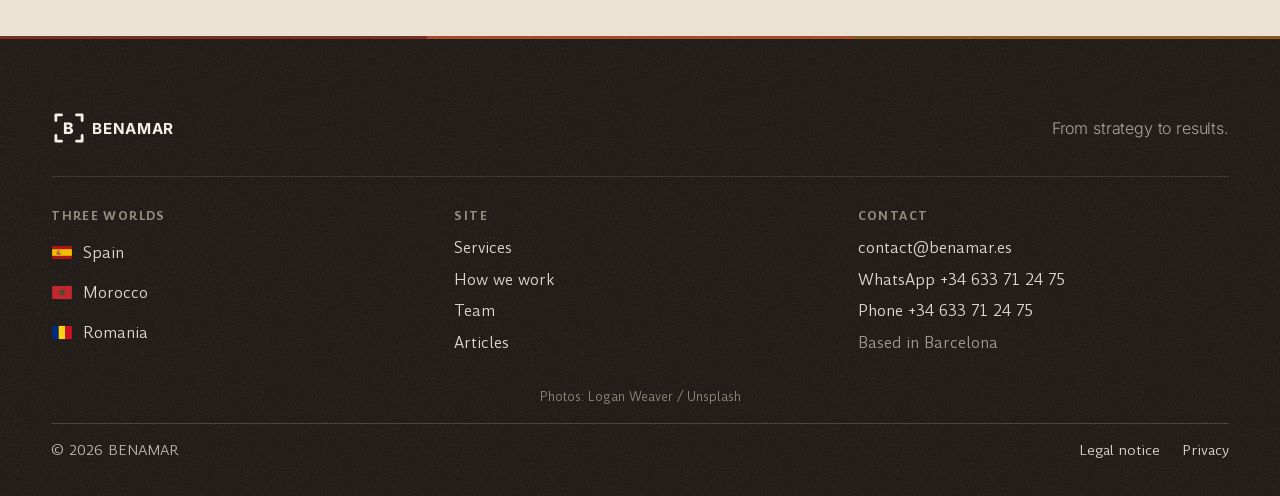
==== commit cd0569db: "Generadores de servicios, idiomas fijos y artículos (tools/publicar.mjs) Co-Authored-By: Claude Opus" ====
--- a/index.html
+++ b/index.html
@@ -3,16 +3,16 @@
 <head>
   <meta charset="utf-8">
   <meta name="viewport" content="width=device-width, initial-scale=1">
-  <title>BENAMAR · Agencia de marketing digital en España, Marruecos y Rumanía</title>
-  <meta name="description" content="Webs a medida, landing pages, redes sociales y posicionamiento en Google para negocios de España, Marruecos y Rumanía. Un solo interlocutor, precio cerrado y sin permanencia.">
+  <title>Agencia de marketing digital en Barcelona · BENAMAR</title>
+  <meta name="description" content="Agencia de marketing digital en Barcelona: diseño web, landing pages, redes sociales y SEO para negocios de España, Marruecos y Rumanía. Precio cerrado y sin permanencia.">
   <link rel="canonical" href="https://benamar.es/">
   <meta name="theme-color" content="#F5EFE6">
   <meta property="og:type" content="website">
   <meta property="og:url" content="https://benamar.es/">
   <meta property="og:site_name" content="BENAMAR">
   <meta property="og:locale" content="es_ES">
-  <meta property="og:title" content="BENAMAR · Agencia de marketing digital en España, Marruecos y Rumanía">
-  <meta property="og:description" content="Diseño web, branding, redes sociales, SEO y publicidad. Un solo interlocutor, precio cerrado y sin permanencia.">
+  <meta property="og:title" content="Agencia de marketing digital en Barcelona · BENAMAR">
+  <meta property="og:description" content="Agencia de marketing digital en Barcelona: diseño web, landing pages, redes sociales y SEO para negocios de España, Marruecos y Rumanía. Precio cerrado y sin permanencia.">
   <meta property="og:image" content="https://benamar.es/assets/img/share.jpg">
   <meta property="og:image:width" content="1200">
   <meta property="og:image:height" content="630">
@@ -22,7 +22,7 @@
   <link rel="preload" href="assets/fonts/amulya-400.woff2" as="font" type="font/woff2" crossorigin>
   <link rel="preload" href="assets/fonts/mano-latin.woff2" as="font" type="font/woff2" crossorigin>
   <link rel="preload" as="image" imagesrcset="assets/img/portada-900.webp 900w, assets/img/portada-1200.webp 1200w, assets/img/portada-1600.webp 1600w, assets/img/portada-2400.webp 2400w" imagesizes="100vw" fetchpriority="high">
-  <link rel="stylesheet" href="css/style.css?v=53">
+  <link rel="stylesheet" href="css/style.css?v=56">
   <script>document.documentElement.classList.add('js')</script>
   <script type="application/ld+json">
   {
@@ -41,7 +41,8 @@
       { "@type": "Country", "name": "Marruecos" },
       { "@type": "Country", "name": "Rumanía" }
     ],
-    "knowsLanguage": ["es", "en", "fr"],
+    "knowsLanguage": ["es", "ca", "en", "fr", "ar", "ro"],
+    "sameAs": ["https://instagram.com/benamar.co", "https://maps.google.com/?cid=3682241492716598768"],
     "openingHoursSpecification": [{
       "@type": "OpeningHoursSpecification",
       "dayOfWeek": ["Monday", "Tuesday", "Wednesday", "Thursday", "Friday", "Saturday", "Sunday"],
@@ -138,7 +139,7 @@
           <span class="hero__line" data-enter style="--i:1" data-i18n="h1b">al resultado.</span>
           <span class="hand" aria-hidden="true" data-i18n="hand_hero">Marketing digital</span>
         </h1>
-        <p class="hero__sub" data-enter style="--i:2" data-i18n="hero_sub">Diseño web, branding, redes sociales, SEO y publicidad para negocios que quieren crecer. Usted trata siempre con quien lleva su proyecto.</p>
+        <p class="hero__sub" data-enter style="--i:2" data-i18n="hero_sub">Diseño web, landing pages, redes sociales y posicionamiento en Google para negocios que quieren crecer. Usted trata siempre con quien lleva su proyecto.</p>
         <div class="hero__cta" data-enter style="--i:3">
           <a class="btn btn--light" href="#contacto" data-i18n="cta_main">Pedir una propuesta</a>
           <a class="btn btn--paper" href="https://wa.me/34633712475?text=Hola%2C%20quiero%20pedir%20una%20propuesta." target="_blank" rel="noopener" data-i18n-attr="href:wa_href">
@@ -178,6 +179,7 @@
             <li data-i18n="svc1_l3">Preparada para Google desde el primer día</li>
           </ul>
           <p class="svc__fact" data-i18n="svc1_fact"><strong>1–2 semanas</strong> hasta publicar</p>
+          <a class="svc__more" href="diseno-web-barcelona.html"><span data-i18n="svc_more">Ver el servicio</span> <span aria-hidden="true">→</span></a>
         </article>
 
         <article class="svc" data-reveal style="--d: 1">
@@ -200,6 +202,7 @@
             <li data-i18n="svc2_l3">Lista para medir con Google Ads o Meta</li>
           </ul>
           <p class="svc__fact" data-i18n="svc2_fact"><strong>De 1 día a 1 semana</strong> hasta publicar</p>
+          <a class="svc__more" href="landing-pages-barcelona.html"><span data-i18n="svc_more">Ver el servicio</span> <span aria-hidden="true">→</span></a>
         </article>
 
         <article class="svc" data-reveal style="--d: 2">
@@ -222,6 +225,7 @@
             <li data-i18n="svc3_l3">Informe claro cada mes</li>
           </ul>
           <p class="svc__fact" data-i18n="svc3_fact"><strong>Mes a mes</strong> sin permanencia</p>
+          <a class="svc__more" href="gestion-redes-sociales-barcelona.html"><span data-i18n="svc_more">Ver el servicio</span> <span aria-hidden="true">→</span></a>
         </article>
 
         <article class="svc" data-reveal style="--d: 3">
@@ -242,6 +246,7 @@
             <li data-i18n="svc4_l3">Ficha de Google Business</li>
           </ul>
           <p class="svc__fact" data-i18n="svc4_fact"><strong>1–3 meses</strong> para búsquedas con competencia</p>
+          <a class="svc__more" href="posicionamiento-seo-barcelona.html"><span data-i18n="svc_more">Ver el servicio</span> <span aria-hidden="true">→</span></a>
         </article>
       </div>
       <p class="wrap services__note" data-i18n="services_note">Si lanza campañas, también podemos encargarnos de la publicidad.</p>
@@ -567,7 +572,7 @@
             </fieldset>
           <div class="field field--full field--check">
             <input id="f-consent" name="consent" type="checkbox" required aria-describedby="e-consent">
-            <label for="f-consent" data-i18n="f_consent">He leído y acepto la <a href="https://benamar.es/privacidad.html" target="_blank" rel="noopener">política de privacidad</a>.</label>
+            <label for="f-consent" data-i18n="f_consent">He leído y acepto la <a href="privacidad.html" target="_blank" rel="noopener">política de privacidad</a>.</label>
             <p class="field__err" id="e-consent" hidden></p>
           </div>
           <div class="form__end">
@@ -613,6 +618,7 @@
             <li><a href="#servicios" data-i18n="nav_services">Servicios</a></li>
             <li><a href="#metodo" data-i18n="method_h">Cómo trabajamos</a></li>
             <li><a href="#equipo" data-i18n="nav_team">Equipo</a></li>
+            <li><a href="articulos/" data-i18n-attr="href:art_href" data-i18n="nav_articles">Artículos</a></li>
           </ul>
         </nav>
         <section class="ftr__card" aria-labelledby="ftr-contacto" data-reveal style="--d: 2">
@@ -630,8 +636,8 @@
       <div class="ftr__legal">
         <p>© <span data-year>2026</span> BENAMAR</p>
         <p>
-          <a href="https://benamar.es/aviso-legal.html" data-i18n-attr="href:legal_href" data-i18n="legal1">Aviso legal</a>
-          <a href="https://benamar.es/privacidad.html" data-i18n-attr="href:privacy_href" data-i18n="legal2">Privacidad</a>
+          <a href="aviso-legal.html" data-i18n-attr="href:legal_href" data-i18n="legal1">Aviso legal</a>
+          <a href="privacidad.html" data-i18n-attr="href:privacy_href" data-i18n="legal2">Privacidad</a>
         </p>
       </div>
     </div>
@@ -655,8 +661,8 @@
     <symbol id="star" viewBox="0 0 24 24"><path d="m12 2.8 2.8 5.9 6.4.8-4.7 4.4 1.2 6.4L12 17.2l-5.7 3.1 1.2-6.4-4.7-4.4 6.4-.8Z"/></symbol>
   </svg>
 
-  <script src="js/lang.js?v=16" defer></script>
-  <script src="js/i18n.js?v=6" data-site="benamar" data-base="es" data-langs="es,ca,en,fr,ro" defer></script>
+  <script src="js/lang.js?v=19" defer></script>
+  <script src="js/i18n.js?v=7" data-site="benamar" data-base="es" data-langs="es,ca,en,fr,ro" defer></script>
   <script src="js/main.js?v=18" defer></script>
   <script>setTimeout(function () { var h = document.querySelector('.hero'); if (h) h.classList.add('is-in'); }, 2000);</script>
 </body>
--- a/css/style.css
+++ b/css/style.css
@@ -2247,3 +2247,159 @@
 @media (hover: hover) and (pointer: fine) {
   html .stats .stat:hover, html .stats .stat.is-in:hover { rotate: 0deg; translate: 0 -4px; box-shadow: inset 0 0 0 1px rgba(243, 230, 214, .14), 0 26px 44px -28px rgba(15, 8, 4, .75); }
 }
+
+/* ═════════ Aviso legal y privacidad (17-11-2026) ═════════
+   Páginas propias con la cabecera y el pie de la web. El texto va en los cinco idiomas y se ve el del idioma
+   activo. A la izquierda, ficha café con los datos y el índice (fijos al bajar); a la derecha, apartados [001]. */
+.legal { background: var(--paper); padding: calc(var(--hdr) + clamp(40px, 6vw, 88px)) 0 var(--sec); }
+.legal__doc { display: none; }
+html[lang="es"] .legal__doc[data-legal="es"], html[lang="ca"] .legal__doc[data-legal="ca"], html[lang="en"] .legal__doc[data-legal="en"],
+html[lang="fr"] .legal__doc[data-legal="fr"], html[lang="ro"] .legal__doc[data-legal="ro"] { display: block; }
+.legal__back { display: inline-flex; gap: 8px; align-items: center; font-weight: 600; font-size: .95rem; color: var(--ink-2); text-decoration: none; }
+.legal__back span[aria-hidden] { transition: translate .3s var(--ease-out); }
+@media (hover: hover) and (pointer: fine) { .legal__back:hover { color: var(--ink); } .legal__back:hover span[aria-hidden] { translate: -4px 0; } }
+.legal__head { margin-top: var(--s7); max-width: 820px; }
+.legal__tag { font: 500 .78rem/1 var(--mono); letter-spacing: .06em; color: var(--es); }
+.legal__head h1 { margin-top: var(--s4); font-size: clamp(2.6rem, 1.5rem + 3.6vw, 4.8rem); line-height: 1; letter-spacing: -0.04em; font-weight: 600; }
+.legal__lead { margin-top: var(--s5); max-width: 60ch; font-size: 1.12rem; line-height: 1.6; color: var(--ink-2); }
+.legal__grid { margin-top: var(--s8); display: grid; grid-template-columns: 320px minmax(0, 1fr); gap: clamp(32px, 6vw, 96px); align-items: start; padding-top: var(--s7); border-top: 1px solid var(--line-2); }
+.legal__aside { position: sticky; top: calc(var(--hdr) + 32px); display: grid; gap: var(--s5); }
+.legal__ficha { margin: 0; padding: 24px 24px 20px; border-radius: 14px; background: var(--umber); color: var(--paper); box-shadow: inset 0 0 0 1px rgba(243, 230, 214, .08), 0 24px 40px -30px rgba(30, 20, 12, .7); }
+.legal__ficha-t, .legal__idx-t { font: 500 .72rem/1 var(--mono); letter-spacing: .1em; text-transform: uppercase; }
+.legal__ficha-t { color: var(--gold); margin-bottom: 14px; }
+.legal__ficha > div { display: grid; gap: 3px; padding: 11px 0; border-top: 1px solid rgba(243, 230, 214, .12); }
+.legal__ficha dt { font-size: .78rem; color: rgba(245, 239, 230, .62); }
+.legal__ficha dd { margin: 0; font-weight: 600; font-size: .98rem; overflow-wrap: anywhere; }
+.legal__ficha a { color: inherit; text-decoration: underline; text-decoration-color: rgba(224, 174, 78, .6); text-underline-offset: 3px; }
+.legal__idx-t { color: var(--ink-3); margin-bottom: 10px; }
+.legal__idx ol { list-style: none; margin: 0; padding: 0; }
+.legal__idx a { display: flex; gap: 10px; padding: 8px 0; border-top: 1px solid var(--line); color: var(--ink-2); text-decoration: none; font-size: .95rem; line-height: 1.35; }
+.legal__idx a span { font: 500 .72rem/1.9 var(--mono); color: var(--ink-3); }
+@media (hover: hover) and (pointer: fine) { .legal__idx a:hover { color: var(--es); } }
+.legal__body { max-width: 68ch; }
+.legal__sec { padding-block: 0 var(--s6); scroll-margin-top: calc(var(--hdr) + 32px); }
+.legal__sec + .legal__sec { padding-top: var(--s6); border-top: 1px solid var(--line); }
+.legal__sec h2 { display: flex; align-items: baseline; gap: 12px; font-size: clamp(1.3rem, 1.1rem + .6vw, 1.6rem); line-height: 1.2; letter-spacing: -0.02em; font-weight: 600; }
+.legal__n { flex-shrink: 0; font: 500 .78rem/1 var(--mono); letter-spacing: .02em; color: var(--es); }
+.legal__sec p { margin-top: var(--s4); font-size: 1.06rem; line-height: 1.7; color: var(--ink-2); }
+.legal__sec a { color: var(--es); text-underline-offset: 3px; }
+.legal__upd { margin-top: var(--s5); padding-top: var(--s5); border-top: 1px solid var(--line-2); font: 500 .78rem/1.4 var(--mono); color: var(--ink-3); }
+.legal__other { display: inline-flex; gap: 8px; margin-top: var(--s5); font-weight: 600; color: var(--es); text-decoration: none; }
+.legal__other span { transition: translate .3s var(--ease-out); }
+@media (hover: hover) and (pointer: fine) { .legal__other:hover span { translate: 4px 0; } }
+@media (max-width: 899px) {
+  .legal__grid { grid-template-columns: 1fr; margin-top: var(--s7); padding-top: var(--s6); }
+  .legal__aside { position: static; }
+  .legal__idx { display: none; }
+}
+
+/* ═════════ Páginas de servicio (17-11-2026) ═════════
+   Diseño web, landing pages, redes sociales y SEO: franja de color del servicio con su dibujo, texto real
+   de la web antigua, cifras en fichas oscuras [001], qué incluye, para quién es, preguntas, artículos y cierre. */
+.solo-idioma { display: none; }
+html[lang="es"] .solo-idioma[data-l="es"], html[lang="ca"] .solo-idioma[data-l="ca"], html[lang="en"] .solo-idioma[data-l="en"],
+html[lang="fr"] .solo-idioma[data-l="fr"], html[lang="ro"] .solo-idioma[data-l="ro"] { display: block; }
+.srv--es { --c: var(--es); } .srv--ma { --c: var(--ma); } .srv--ro { --c: var(--ro); } .srv--umber { --c: var(--umber); }
+.srv-hero { background: var(--c); color: var(--paper); padding: calc(var(--hdr) + clamp(36px, 5vw, 72px)) 0 clamp(56px, 7vw, 104px); }
+.srv-back { display: inline-flex; gap: 8px; font-weight: 600; font-size: .95rem; color: rgba(245, 239, 230, .82); text-decoration: none; }
+.srv-back span { transition: translate .3s var(--ease-out); }
+@media (hover: hover) and (pointer: fine) { .srv-back:hover { color: var(--paper); } .srv-back:hover span { translate: -4px 0; } }
+.srv-hero__grid { margin-top: var(--s7); display: grid; grid-template-columns: minmax(0, 1.4fr) minmax(0, .6fr); gap: clamp(32px, 6vw, 96px); align-items: center; }
+.srv-tag { font: 500 .78rem/1 var(--mono); letter-spacing: .06em; color: var(--gold); }
+.srv-hero h1 { margin-top: var(--s4); font-size: clamp(3rem, 1.5rem + 5vw, 6.4rem); line-height: .95; letter-spacing: -0.045em; font-weight: 700; }
+.srv-teaser { margin-top: var(--s5); max-width: 46ch; font-size: clamp(1.1rem, 1rem + .4vw, 1.35rem); line-height: 1.5; color: rgba(245, 239, 230, .88); }
+.srv-cta { margin-top: var(--s6); }
+.srv-ico { justify-self: end; width: min(100%, 300px); aspect-ratio: 1; display: grid; place-items: center; border-radius: 14px; background: var(--sheet); box-shadow: 0 30px 50px -30px rgba(10, 6, 3, .7); }
+.srv-ico svg { width: 62%; height: auto; }
+.srv-sec { padding-block: clamp(56px, 7vw, 112px); }
+.srv-sec + .srv-sec { padding-top: 0; }
+.srv-about__grid { display: grid; grid-template-columns: minmax(0, 1fr) minmax(0, 1fr); gap: clamp(32px, 6vw, 96px); }
+.srv-lead { font: 600 clamp(1.4rem, 1.1rem + 1vw, 2rem)/1.3 "Inter", -apple-system, "Segoe UI", sans-serif; letter-spacing: -0.02em; color: var(--ink); }
+.srv-about__txt p { font-size: 1.08rem; line-height: 1.7; color: var(--ink-2); }
+.srv-about__txt p + p { margin-top: var(--s4); }
+.srv-n { display: block; font: 500 .72rem/1 var(--mono); letter-spacing: .04em; color: var(--gold); }
+.srv-incl .srv-n { color: var(--es); }
+.srv-cifras__grid { list-style: none; display: grid; grid-template-columns: repeat(4, minmax(0, 1fr)); gap: 16px; }
+.srv-cifras__grid li { padding: 22px 24px 26px; border-radius: 14px; background: var(--umber); color: var(--paper); display: grid; gap: 10px; align-content: start; }
+.srv-cifras__grid strong { font: 700 clamp(2.6rem, 2rem + 1.6vw, 3.6rem)/1 "Inter", -apple-system, sans-serif; letter-spacing: -0.04em; }
+.srv-cifras__grid span:last-child { font-size: .98rem; line-height: 1.4; color: rgba(245, 239, 230, .78); }
+.srv-head { text-align: center; max-width: 640px; margin: 0 auto var(--s7); }
+.srv-head h2, .srv-fin h2 { font-size: var(--h2); line-height: 1.04; letter-spacing: -0.035em; font-weight: 600; }
+.srv-head p { margin-top: var(--s4); font-size: 1.1rem; color: var(--ink-2); }
+.srv-head--izq { text-align: left; margin: 0; }
+.srv-incl { list-style: none; display: grid; grid-template-columns: repeat(4, minmax(0, 1fr)); gap: 16px; }
+.srv-incl li { padding: 26px 24px 28px; border-radius: 14px; background: var(--sheet); box-shadow: inset 0 0 0 1px var(--line); }
+.srv-incl h3 { margin-top: 14px; font-size: 1.3rem; font-weight: 600; letter-spacing: -0.02em; }
+.srv-incl p { margin-top: 10px; color: var(--ink-2); line-height: 1.6; }
+.srv-sec.srv-quien { background: var(--paper-2); padding-top: clamp(56px, 7vw, 112px); }
+.srv-quien__grid { display: grid; grid-template-columns: repeat(2, minmax(0, 1fr)); gap: 0 clamp(32px, 5vw, 72px); margin: 0; }
+.srv-quien__grid > div { padding: 22px 0; border-top: 1px solid var(--line-2); }
+.srv-quien__grid dt { font-weight: 700; font-size: 1.15rem; color: var(--es); }
+.srv-quien__grid dd { margin: 8px 0 0; color: var(--ink-2); line-height: 1.6; }
+.srv-sec.srv-quien + .srv-sec { padding-top: clamp(56px, 7vw, 112px); }
+.srv-faq__grid { display: grid; grid-template-columns: minmax(0, .8fr) minmax(0, 1.2fr); gap: clamp(32px, 6vw, 96px); align-items: start; }
+.srv-faq details { border-top: 1px solid var(--line-2); }
+.srv-faq details:last-child { border-bottom: 1px solid var(--line-2); }
+.srv-faq summary { list-style: none; cursor: pointer; display: flex; justify-content: space-between; gap: 16px; padding: 20px 0; font-weight: 600; font-size: 1.12rem; }
+.srv-faq summary::-webkit-details-marker { display: none; }
+.srv-faq summary::after { content: "+"; font: 400 1.5rem/1 "Inter", sans-serif; color: var(--es); transition: rotate .3s var(--ease-out); }
+.srv-faq details[open] summary::after { rotate: 45deg; }
+.srv-faq details p { padding: 0 0 22px; max-width: 62ch; color: var(--ink-2); line-height: 1.65; }
+.srv-posts__list { display: grid; grid-template-columns: repeat(auto-fit, minmax(280px, 1fr)); gap: 16px; max-width: 900px; margin-inline: auto; }
+.srv-post { display: grid; gap: 10px; padding: 26px; border-radius: 14px; background: var(--sheet); box-shadow: inset 0 0 0 1px var(--line); text-decoration: none; color: var(--ink); transition: translate .3s var(--ease-out), box-shadow .3s var(--ease-out); }
+.srv-post h3 { font-size: 1.25rem; font-weight: 600; letter-spacing: -0.02em; line-height: 1.25; }
+.srv-post p { color: var(--ink-2); line-height: 1.55; }
+.srv-post span { font-weight: 600; color: var(--es); }
+@media (hover: hover) and (pointer: fine) { .srv-post:hover { translate: 0 -4px; box-shadow: inset 0 0 0 1px var(--line-2), 0 24px 40px -28px rgba(30, 20, 12, .5); } }
+.srv-sec.srv-fin { background: var(--c); color: var(--paper); padding-block: clamp(64px, 8vw, 120px); }
+.srv-fin__in { text-align: center; }
+.srv-fin__in > p:not(.srv-otros__t) { margin: var(--s4) auto 0; max-width: 52ch; font-size: 1.1rem; color: rgba(245, 239, 230, .86); }
+.srv-otros__t { margin-top: var(--s8); font: 500 .72rem/1 var(--mono); letter-spacing: .1em; text-transform: uppercase; color: var(--gold); }
+.srv-otros { margin-top: var(--s4); display: flex; flex-wrap: wrap; justify-content: center; gap: 10px; }
+.srv-otro { display: inline-flex; gap: 10px; align-items: center; padding: 12px 18px; border-radius: 12px; background: rgba(28, 6, 4, .26); box-shadow: inset 0 0 0 1px rgba(243, 230, 214, .14); color: var(--paper); text-decoration: none; font-weight: 600; }
+@media (hover: hover) and (pointer: fine) { .srv-otro:hover { background: var(--paper); color: var(--ink); } }
+.svc__more { margin-top: var(--s3); display: inline-flex; gap: 6px; font-weight: 600; color: inherit; text-decoration: underline; text-underline-offset: 4px; text-decoration-thickness: 1px; }
+@media (max-width: 1099px) { .srv-cifras__grid, .srv-incl { grid-template-columns: repeat(2, minmax(0, 1fr)); } }
+@media (max-width: 899px) {
+  .srv-hero__grid, .srv-about__grid, .srv-faq__grid { grid-template-columns: 1fr; }
+  .srv-ico { display: none; }
+  .srv-quien__grid { grid-template-columns: 1fr; }
+  .srv-head--izq { text-align: center; margin: 0 auto var(--s6); }
+}
+@media (max-width: 559px) { .srv-incl { grid-template-columns: 1fr; } .srv-cifras__grid { gap: 10px; } .srv-cifras__grid li { padding: 18px; } }
+
+/* ═════════ Artículos con el diseño nuevo (17-11-2026) ═════════
+   Mismo arranque que las páginas legales (volver, [categoría], título y entrada), foto a lo ancho, texto a 68ch,
+   ficha de color con el servicio relacionado y más artículos en tarjetas. */
+.art { background: var(--paper); padding: calc(var(--hdr) + clamp(40px, 6vw, 88px)) 0 clamp(56px, 7vw, 104px); }
+.art__head { margin-top: var(--s7); max-width: 820px; }
+.art__head h1 { margin-top: var(--s4); font-size: clamp(2.4rem, 1.4rem + 3.4vw, 4.4rem); line-height: 1.02; letter-spacing: -0.04em; font-weight: 600; }
+.art__meta { margin-top: var(--s4); font: 500 .78rem/1.4 var(--mono); color: var(--ink-3); }
+.art__fig { margin: var(--s7) 0 0; border-radius: 14px; overflow: hidden; background: var(--paper-2); }
+.art__fig img { display: block; width: 100%; height: auto; max-height: 560px; object-fit: cover; }
+.art__body { max-width: 68ch; margin: var(--s7) auto 0; font-size: 1.1rem; line-height: 1.75; color: var(--ink-2); }
+.art__body > * + * { margin-top: var(--s4); }
+.art__body h2 { margin-top: var(--s7); font-size: clamp(1.45rem, 1.2rem + .8vw, 1.9rem); line-height: 1.2; letter-spacing: -0.025em; font-weight: 600; color: var(--ink); }
+.art__body h3 { margin-top: var(--s6); font-size: 1.25rem; font-weight: 600; color: var(--ink); }
+.art__body ul, .art__body ol { padding-left: 1.2em; }
+.art__body li + li { margin-top: 8px; }
+.art__body strong { color: var(--ink); }
+.art__body a { color: var(--es); text-underline-offset: 3px; }
+.art__body blockquote { padding: 4px 0 4px 20px; border-left: 3px solid var(--es); font-style: normal; color: var(--ink); }
+.art__srv { max-width: 68ch; margin: var(--s8) auto 0; padding: 28px 30px 30px; border-radius: 14px; background: var(--c); color: var(--paper); }
+.art__srv-h { margin-top: 10px; font: 600 clamp(1.5rem, 1.2rem + 1vw, 2.1rem)/1.15 "Inter", -apple-system, sans-serif; letter-spacing: -0.03em; }
+.art__srv-cta { margin-top: var(--s5); display: flex; flex-wrap: wrap; align-items: center; gap: 14px 24px; }
+.art__srv-link { color: var(--paper); font-weight: 600; text-underline-offset: 4px; }
+.art-mas { background: var(--paper-2); padding-block: clamp(56px, 7vw, 104px); }
+.art-mas h2 { text-align: center; font-size: var(--h2); line-height: 1.04; letter-spacing: -0.035em; font-weight: 600; }
+.art-grid { margin-top: var(--s7); display: grid; grid-template-columns: repeat(auto-fill, minmax(280px, 1fr)); gap: 18px; }
+.art-grid--idx { grid-template-columns: repeat(2, minmax(0, 1fr)); }
+.art-card { display: grid; grid-template-rows: auto 1fr; border-radius: 14px; overflow: hidden; background: var(--sheet); box-shadow: inset 0 0 0 1px var(--line); color: var(--ink); text-decoration: none; transition: translate .3s var(--ease-out), box-shadow .3s var(--ease-out); }
+.art-card img { width: 100%; aspect-ratio: 16 / 10; object-fit: cover; display: block; }
+.art-card__t { display: grid; gap: 10px; align-content: start; padding: 22px 24px 26px; }
+.art-card__cat { font: 500 .72rem/1 var(--mono); color: var(--es); }
+.art-card__h { font: 600 1.3rem/1.25 "Inter", -apple-system, sans-serif; letter-spacing: -0.02em; }
+.art-card__p { color: var(--ink-2); line-height: 1.55; }
+.art-card__go { font-weight: 600; color: var(--es); }
+@media (hover: hover) and (pointer: fine) { .art-card:hover { translate: 0 -4px; box-shadow: inset 0 0 0 1px var(--line-2), 0 24px 40px -28px rgba(30, 20, 12, .5); } }
+@media (max-width: 759px) { .art-grid--idx { grid-template-columns: 1fr; } .art__srv { padding: 24px 22px; } }
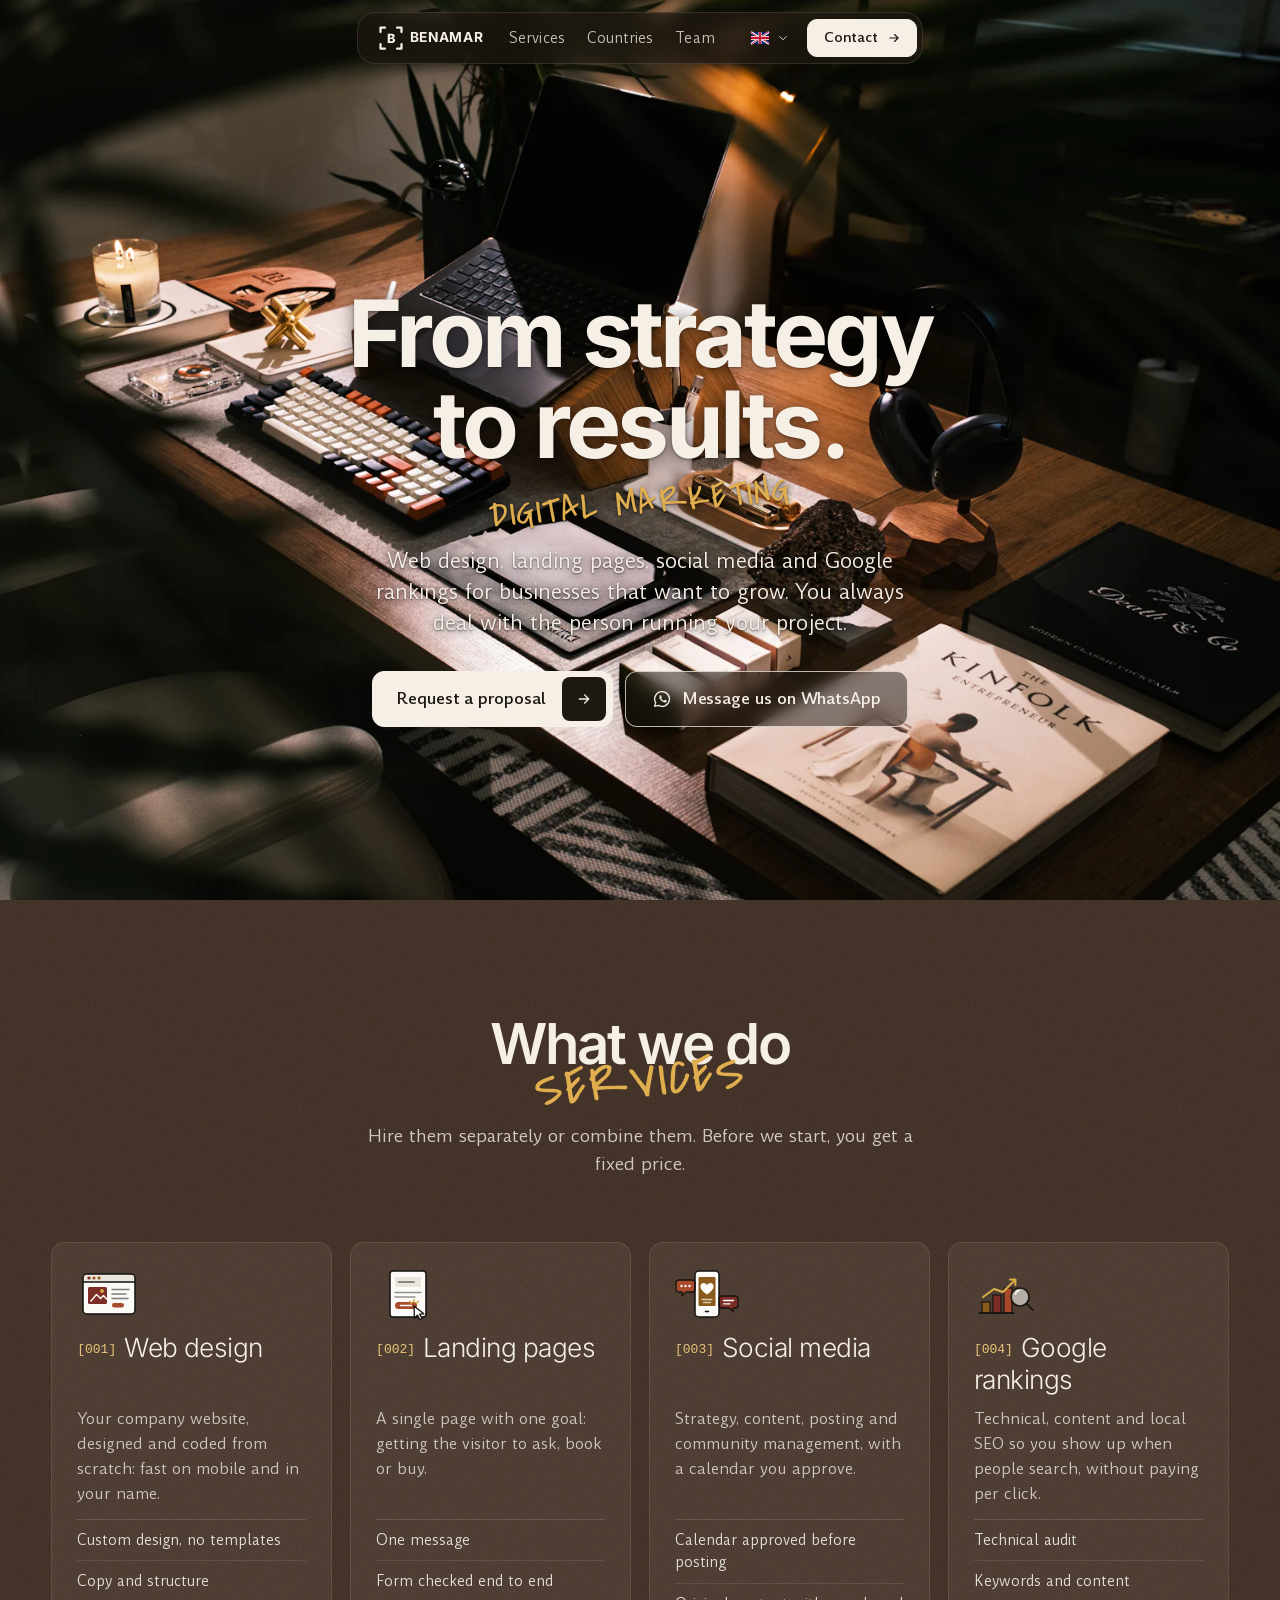
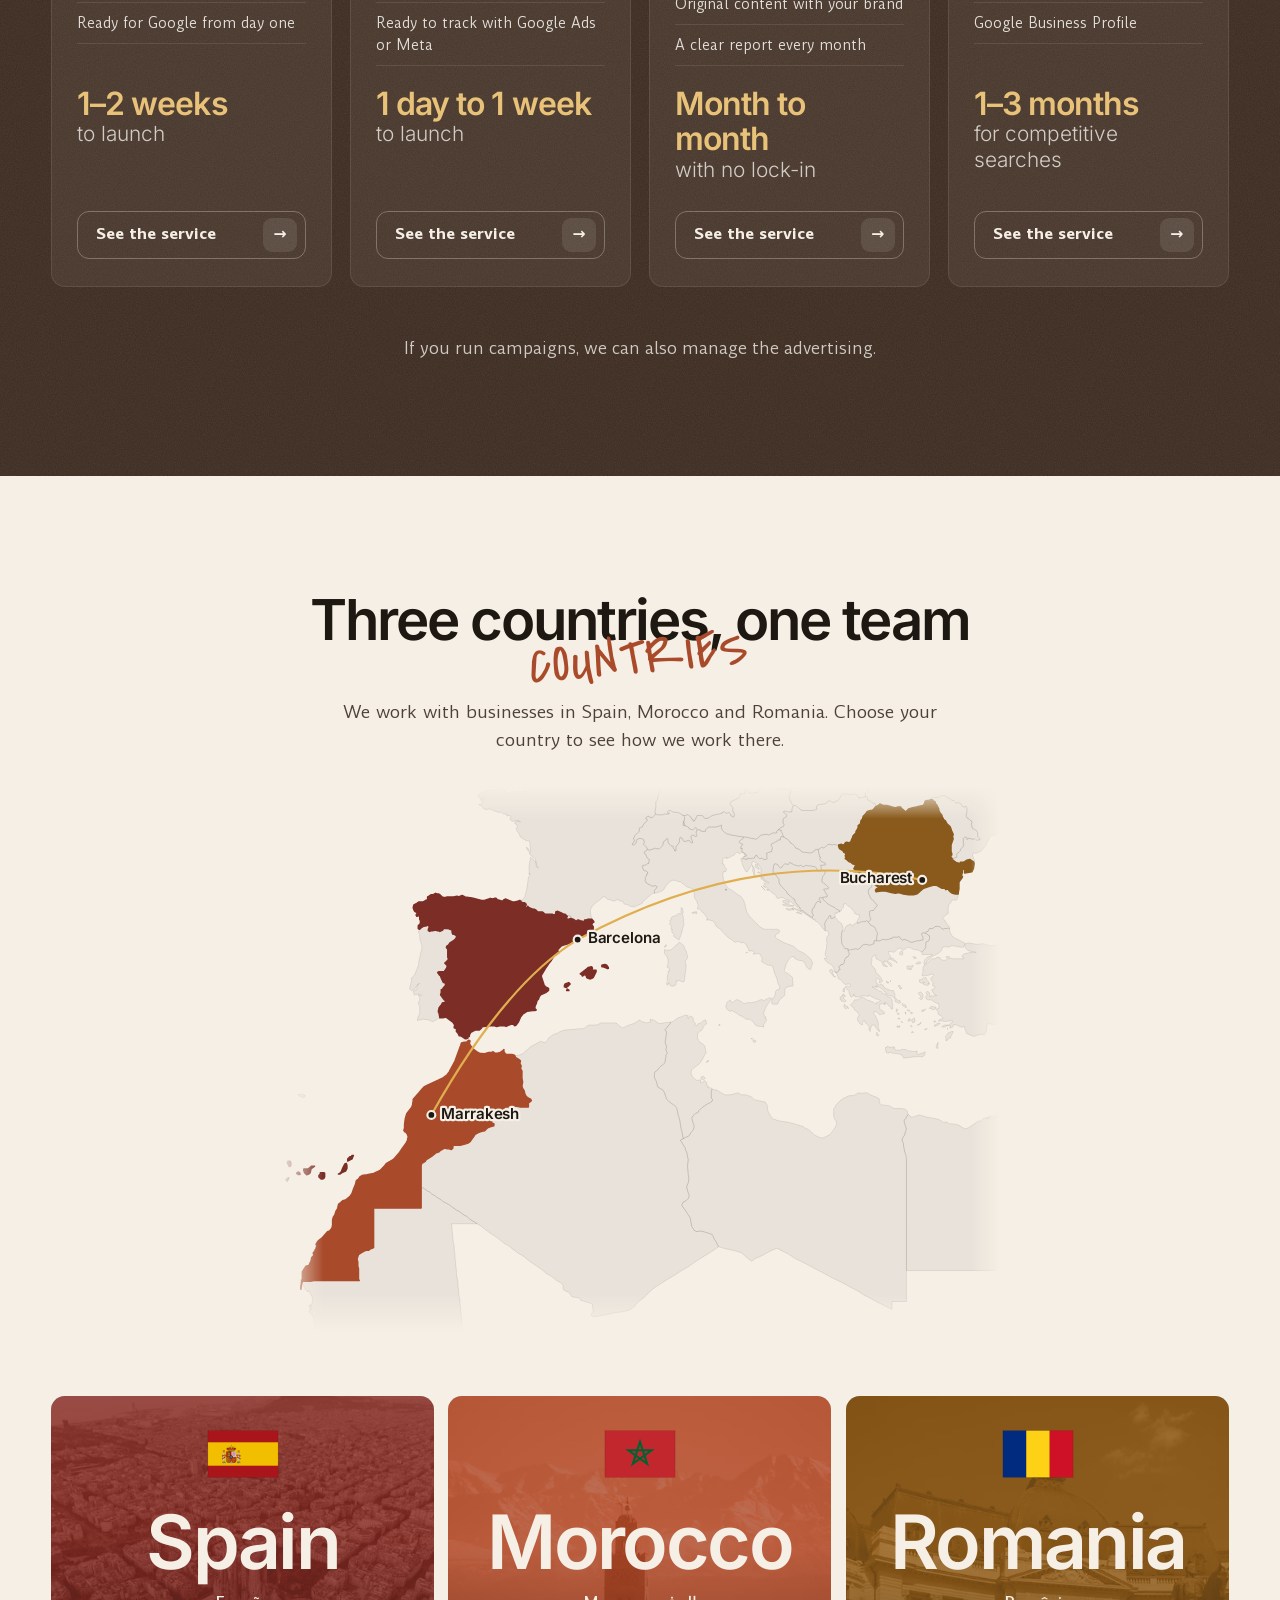
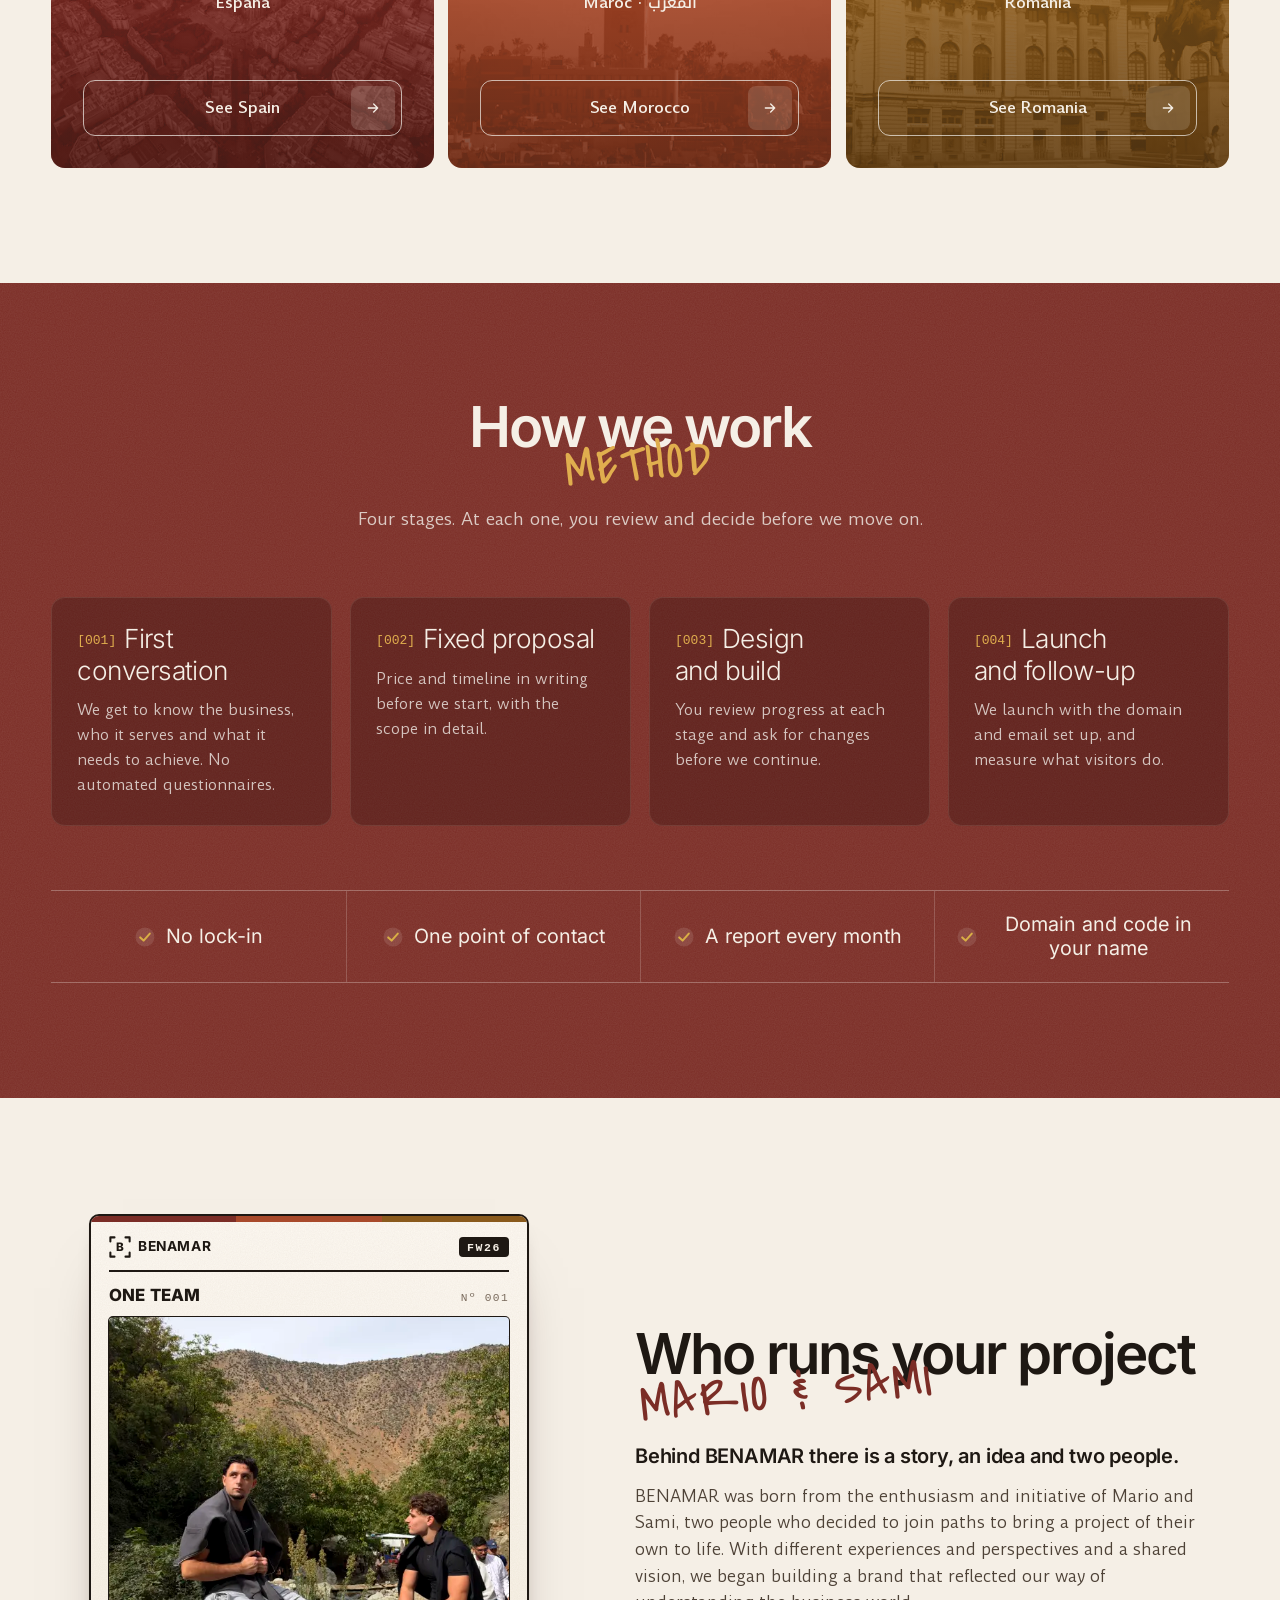
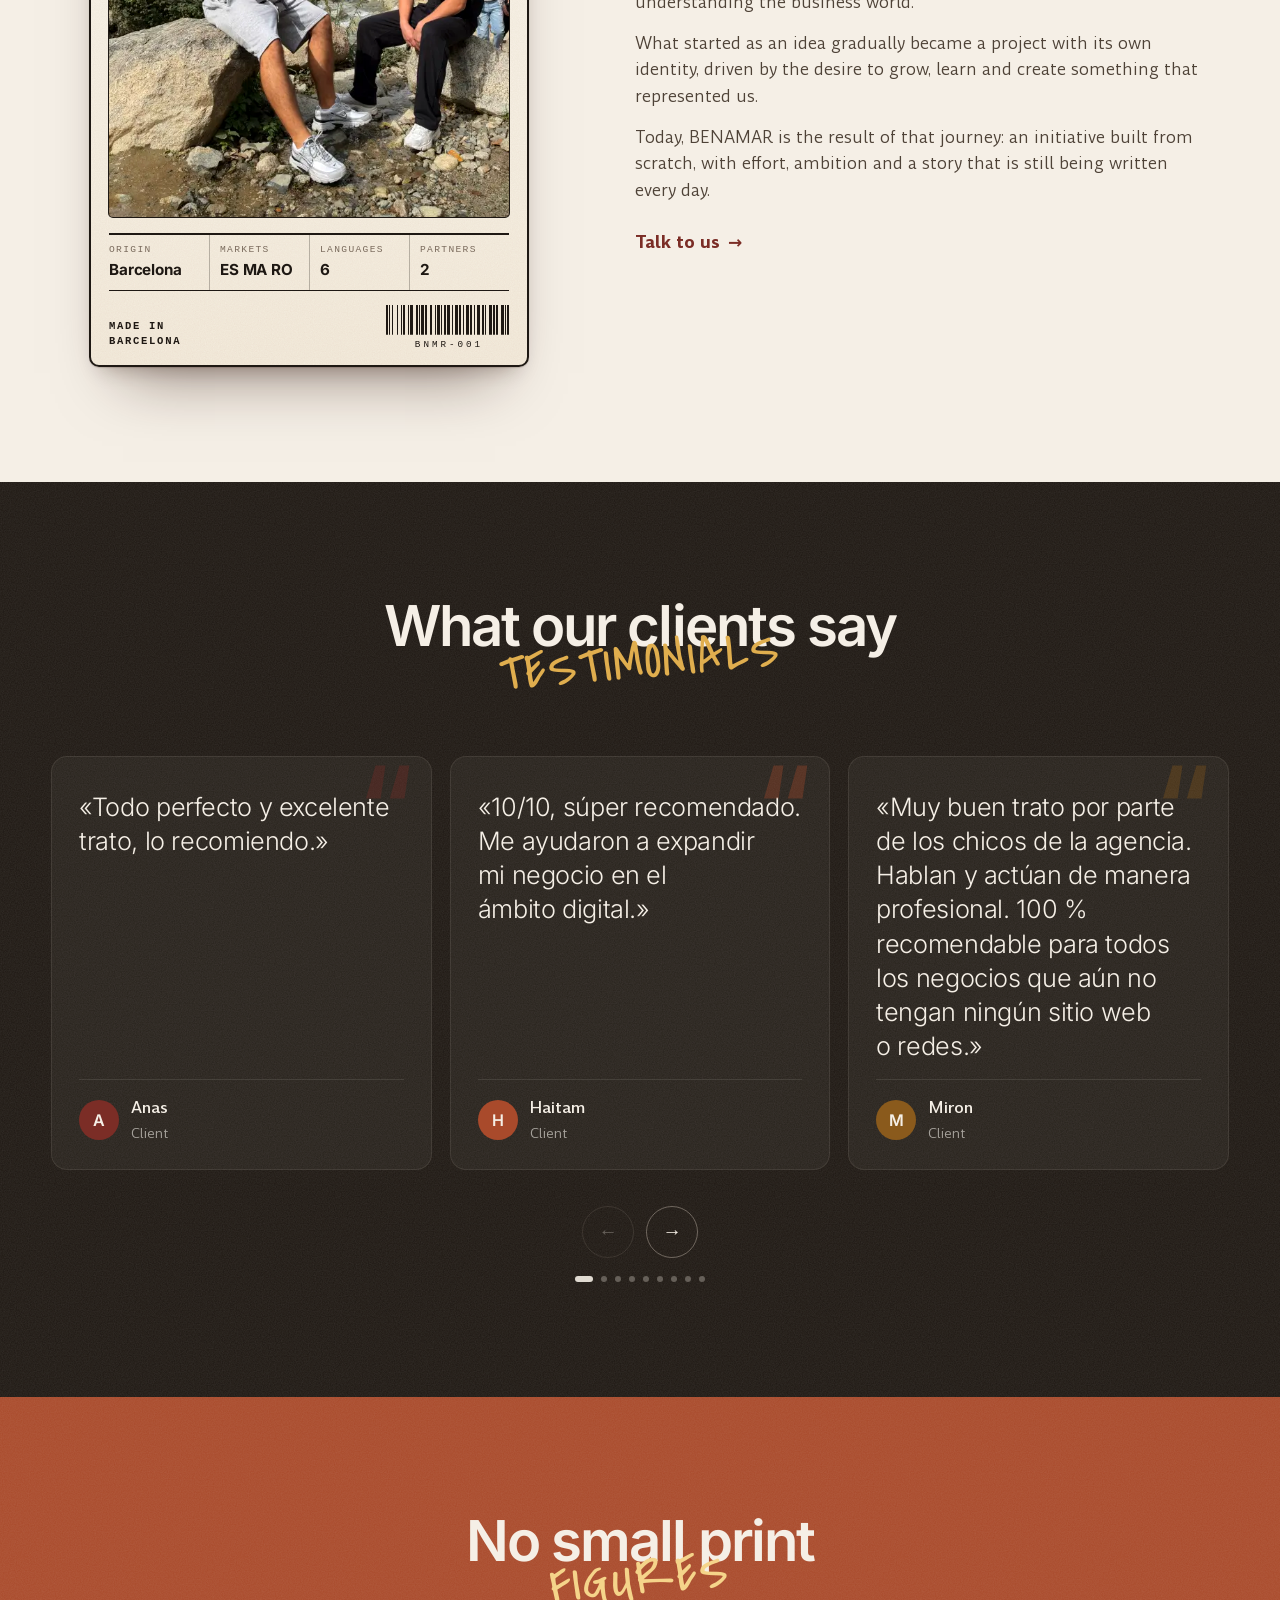
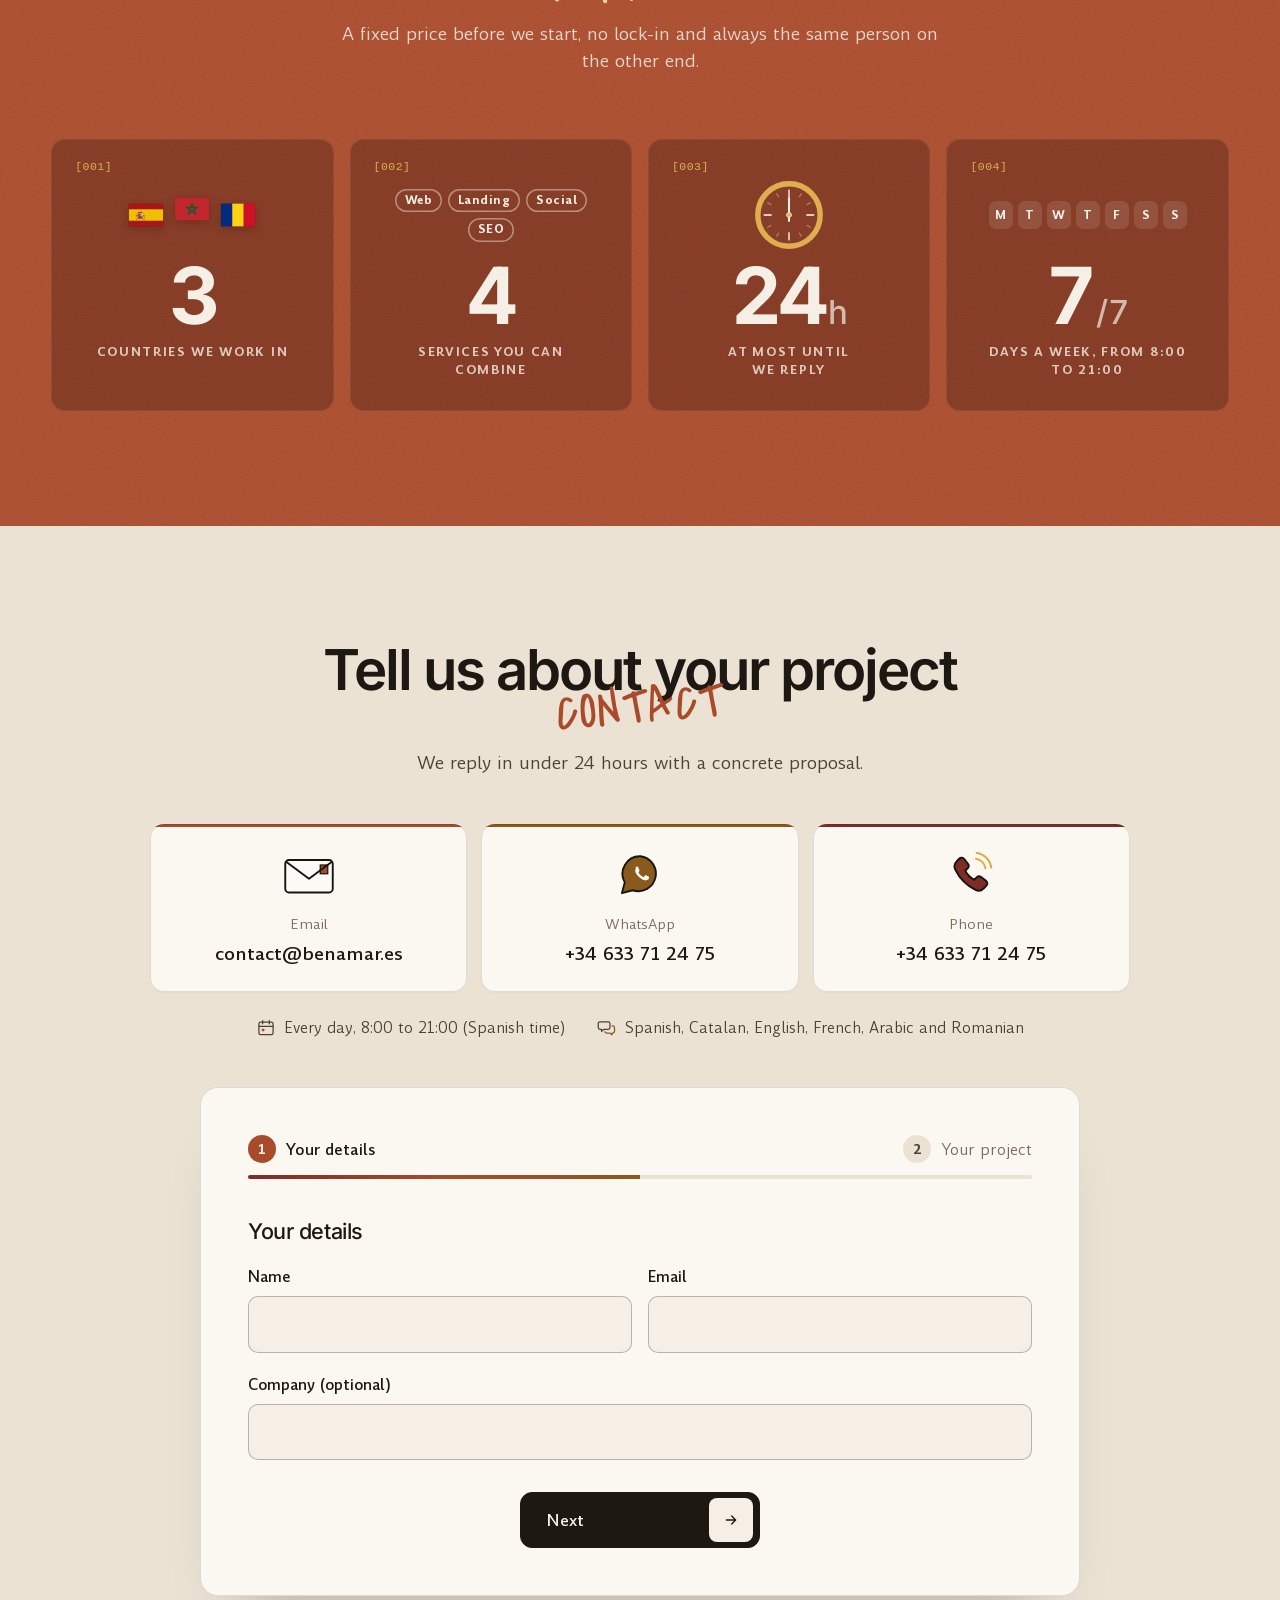
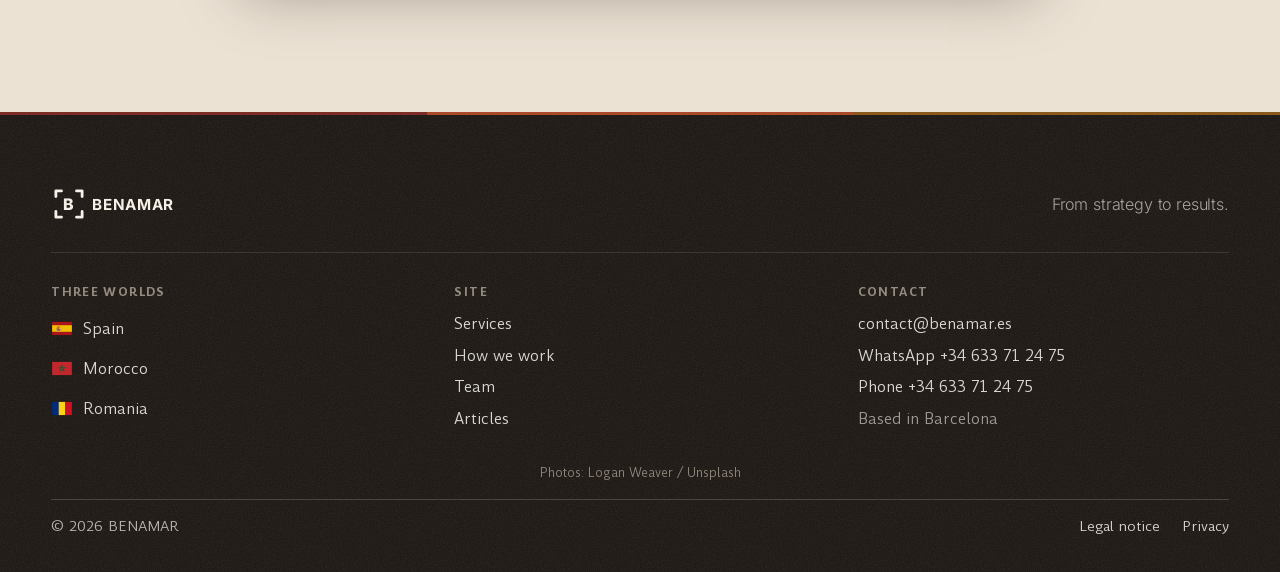
==== commit e866c83e: "Botón Ver el servicio Co-Authored-By: Claude Opus 5.5 <noreply@anthropic.com>" ====
--- a/index.html
+++ b/index.html
@@ -22,7 +22,7 @@
   <link rel="preload" href="assets/fonts/amulya-400.woff2" as="font" type="font/woff2" crossorigin>
   <link rel="preload" href="assets/fonts/mano-latin.woff2" as="font" type="font/woff2" crossorigin>
   <link rel="preload" as="image" imagesrcset="assets/img/portada-900.webp 900w, assets/img/portada-1200.webp 1200w, assets/img/portada-1600.webp 1600w, assets/img/portada-2400.webp 2400w" imagesizes="100vw" fetchpriority="high">
-  <link rel="stylesheet" href="css/style.css?v=56">
+  <link rel="stylesheet" href="css/style.css?v=57">
   <script>document.documentElement.classList.add('js')</script>
   <script type="application/ld+json">
   {
--- a/css/style.css
+++ b/css/style.css
@@ -2403,3 +2403,19 @@
 .art-card__go { font-weight: 600; color: var(--es); }
 @media (hover: hover) and (pointer: fine) { .art-card:hover { translate: 0 -4px; box-shadow: inset 0 0 0 1px var(--line-2), 0 24px 40px -28px rgba(30, 20, 12, .5); } }
 @media (max-width: 759px) { .art-grid--idx { grid-template-columns: 1fr; } .art__srv { padding: 24px 22px; } }
+
+/* «Ver el servicio» en cada ficha de la portada (17-11-2026): una fila más en la rejilla y botón de verdad,
+   de contorno crema con su flecha, a todo el ancho de la ficha; al pasar el ratón se rellena. */
+.services .svc { grid-row: span 6; }
+.services .svc .svc__more {
+  align-self: end; justify-self: stretch; margin-top: var(--s4);
+  display: flex; align-items: center; justify-content: space-between; gap: 12px;
+  min-height: 48px; padding: 0 8px 0 18px; border-radius: 12px;
+  border: 1px solid rgba(245, 239, 230, .3); color: var(--paper); text-decoration: none; font-weight: 600; font-size: .98rem;
+  transition: background-color .25s, color .25s, border-color .25s;
+}
+.services .svc .svc__more span[aria-hidden] { display: grid; place-items: center; width: 34px; height: 34px; border-radius: 9px; background: rgba(245, 239, 230, .1); transition: translate .3s var(--ease-out); }
+@media (hover: hover) and (pointer: fine) {
+  .services .svc .svc__more:hover { background: var(--paper); color: var(--ink); border-color: var(--paper); }
+  .services .svc .svc__more:hover span[aria-hidden] { background: var(--ink); color: var(--paper); translate: 2px 0; }
+}
